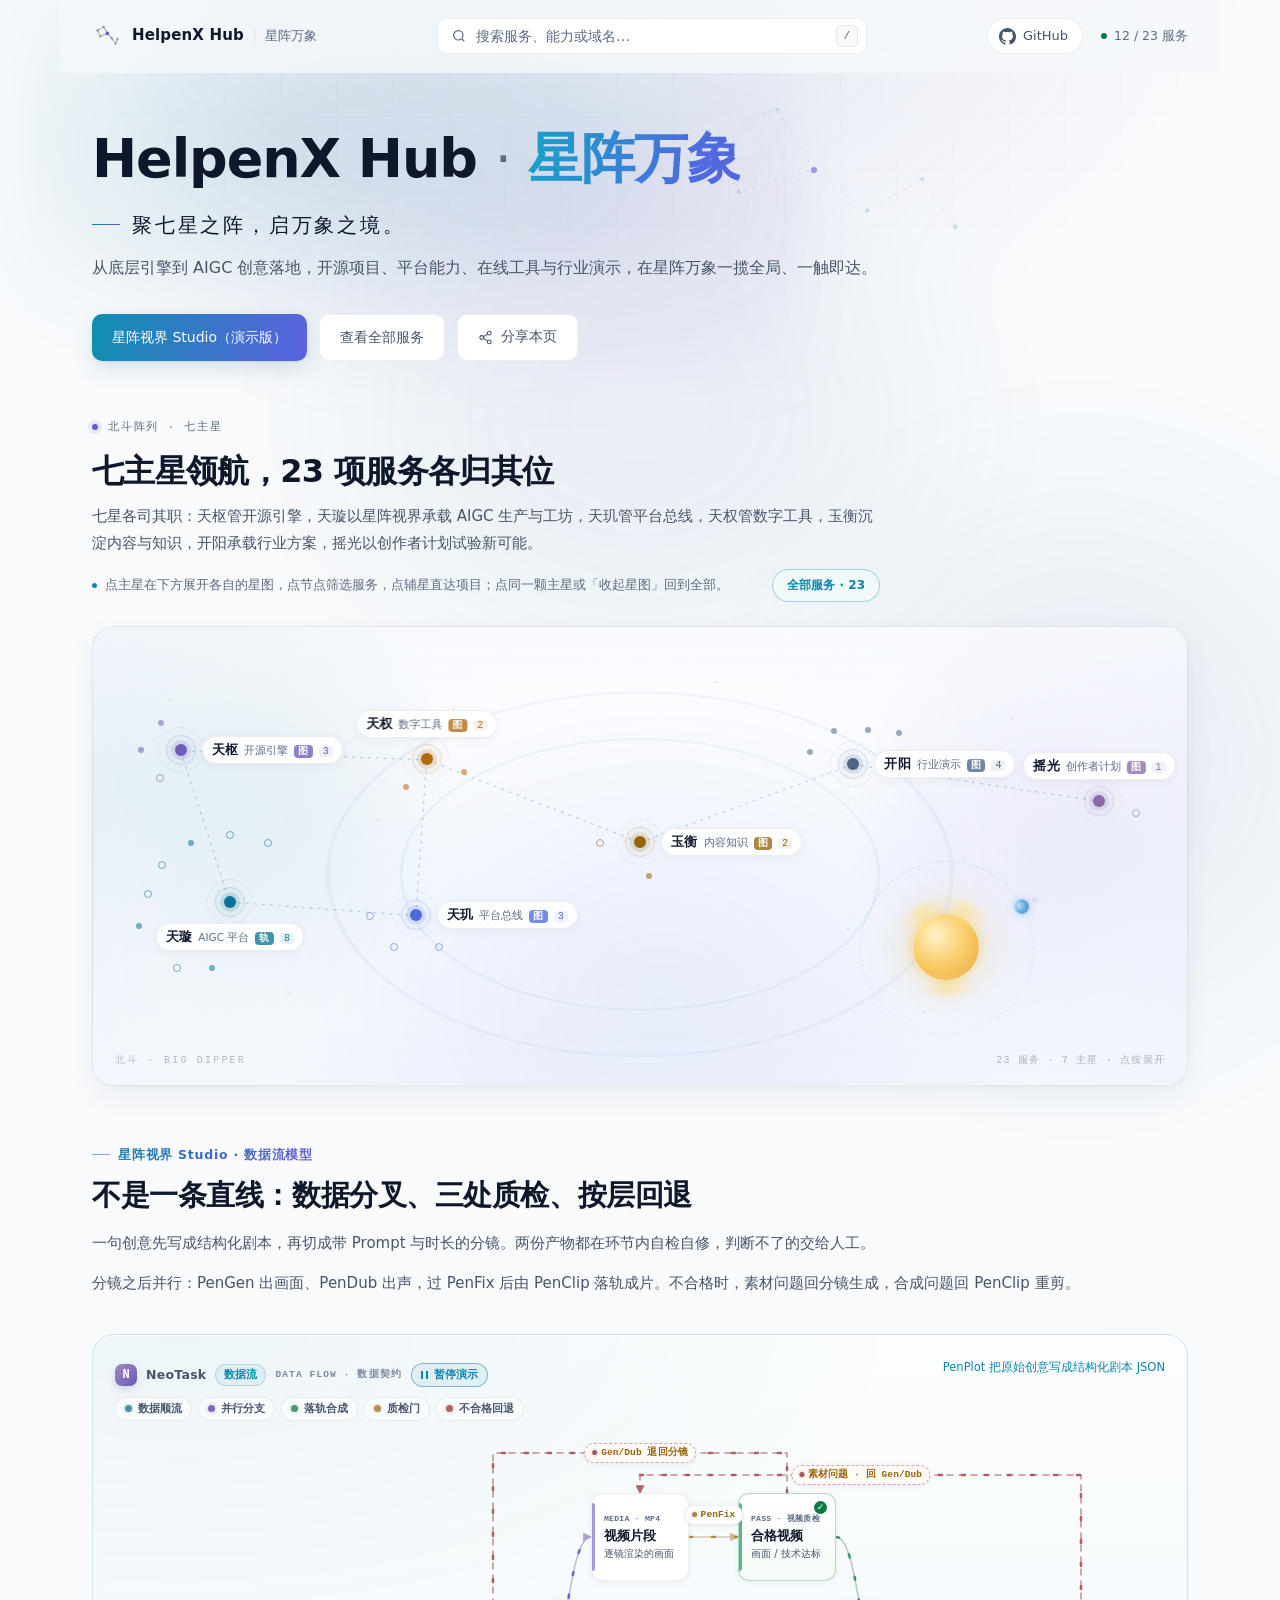
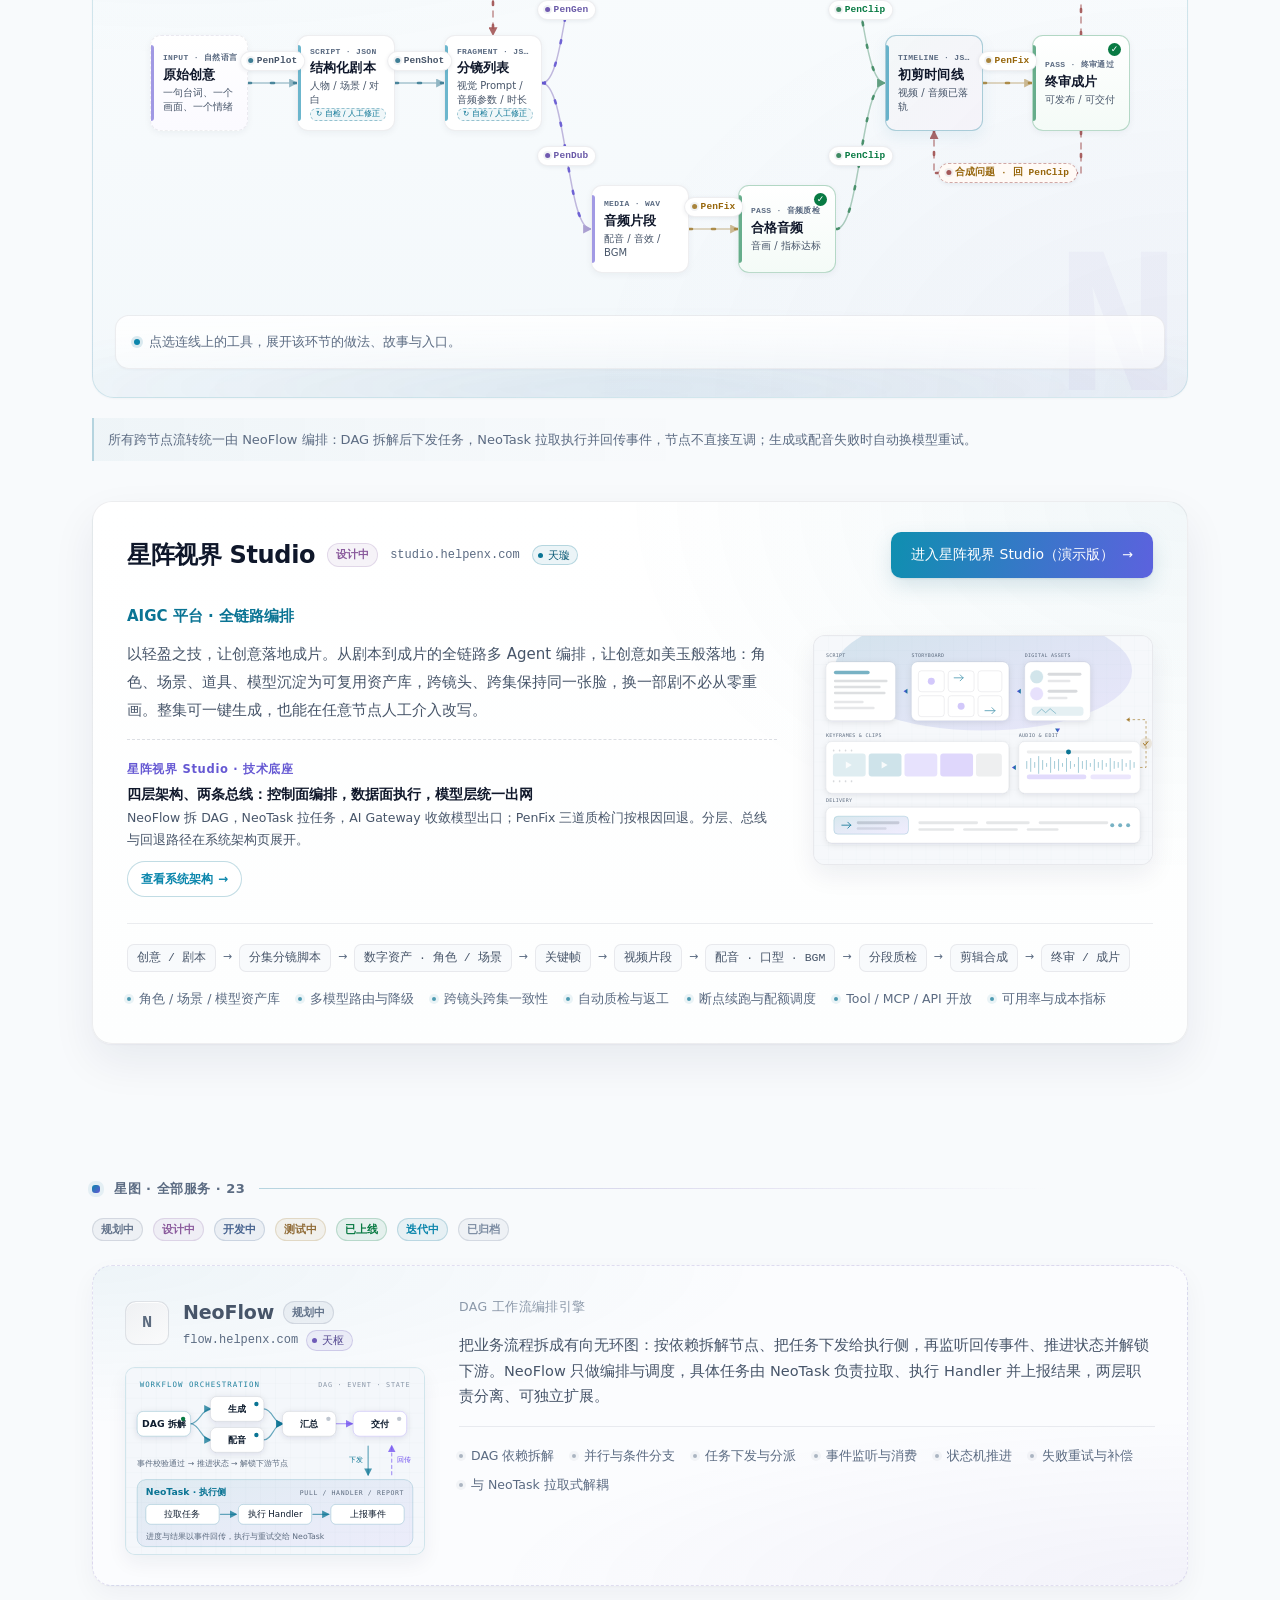
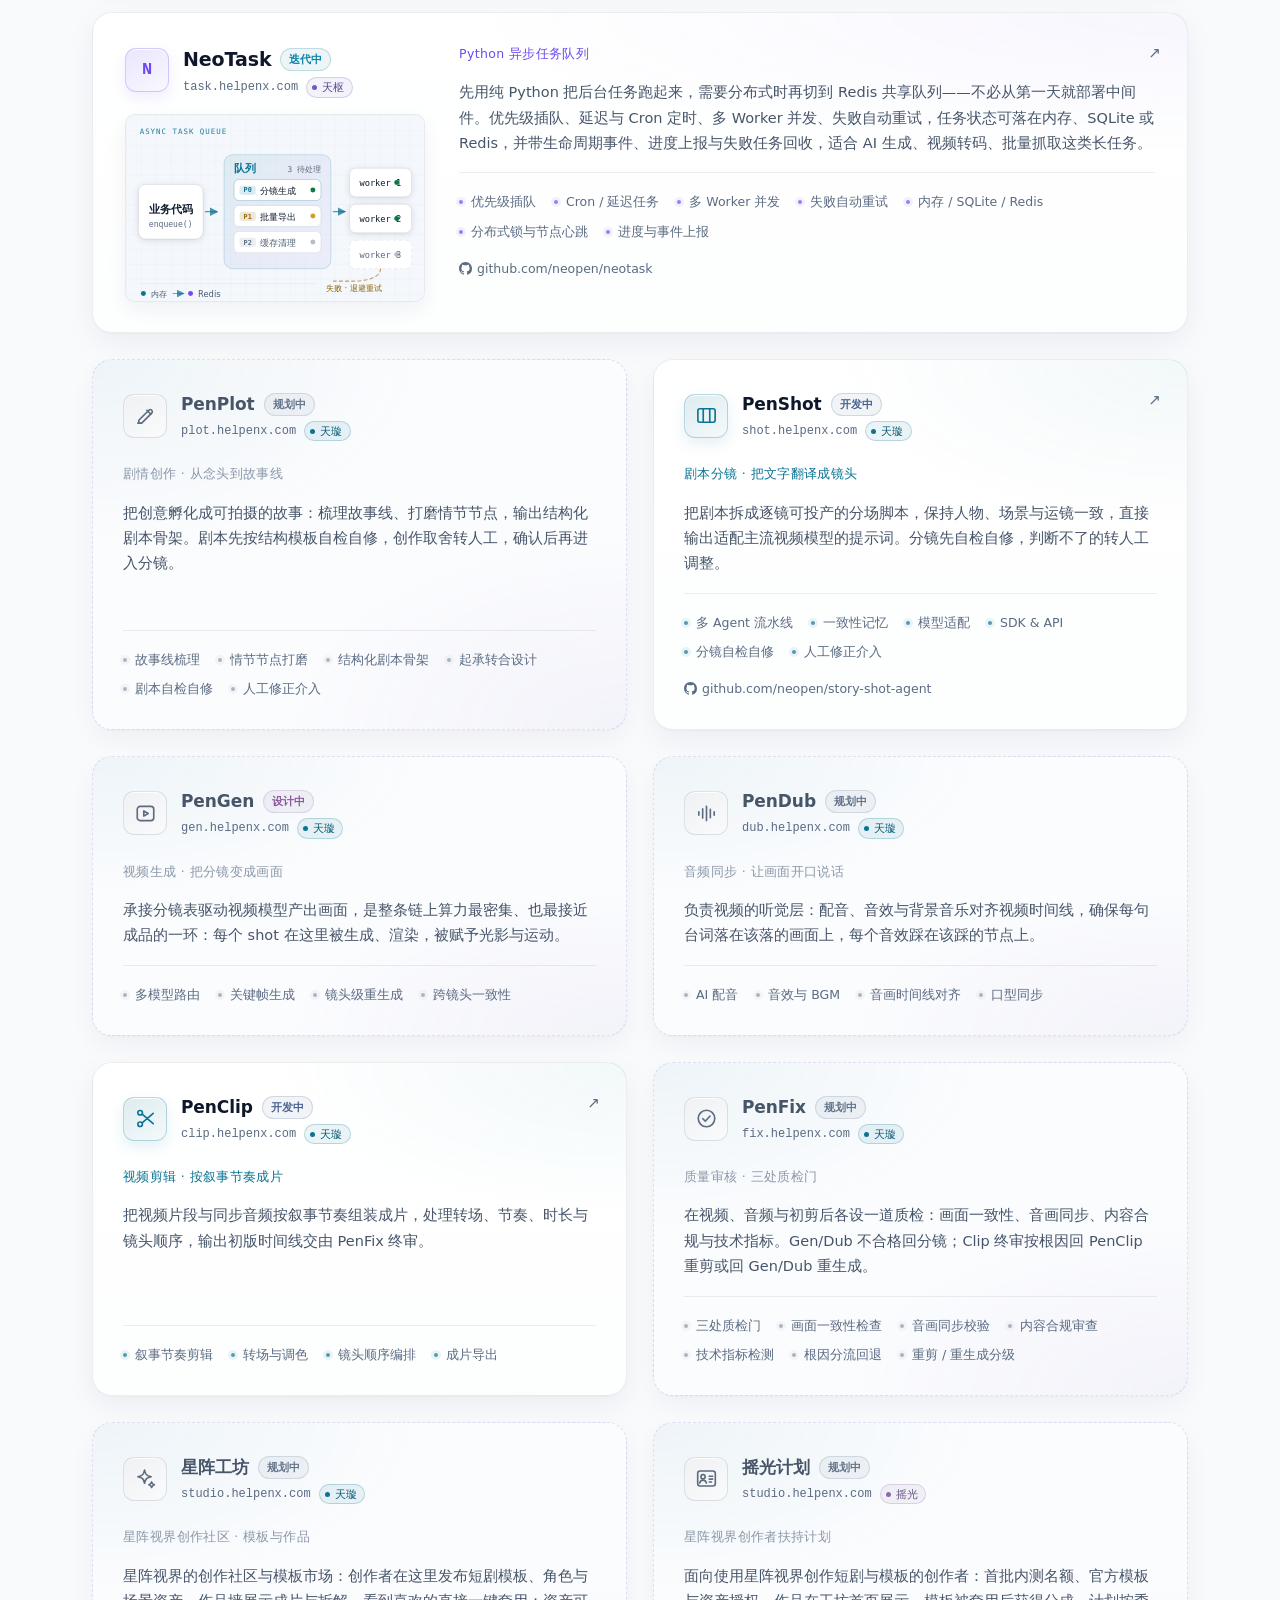
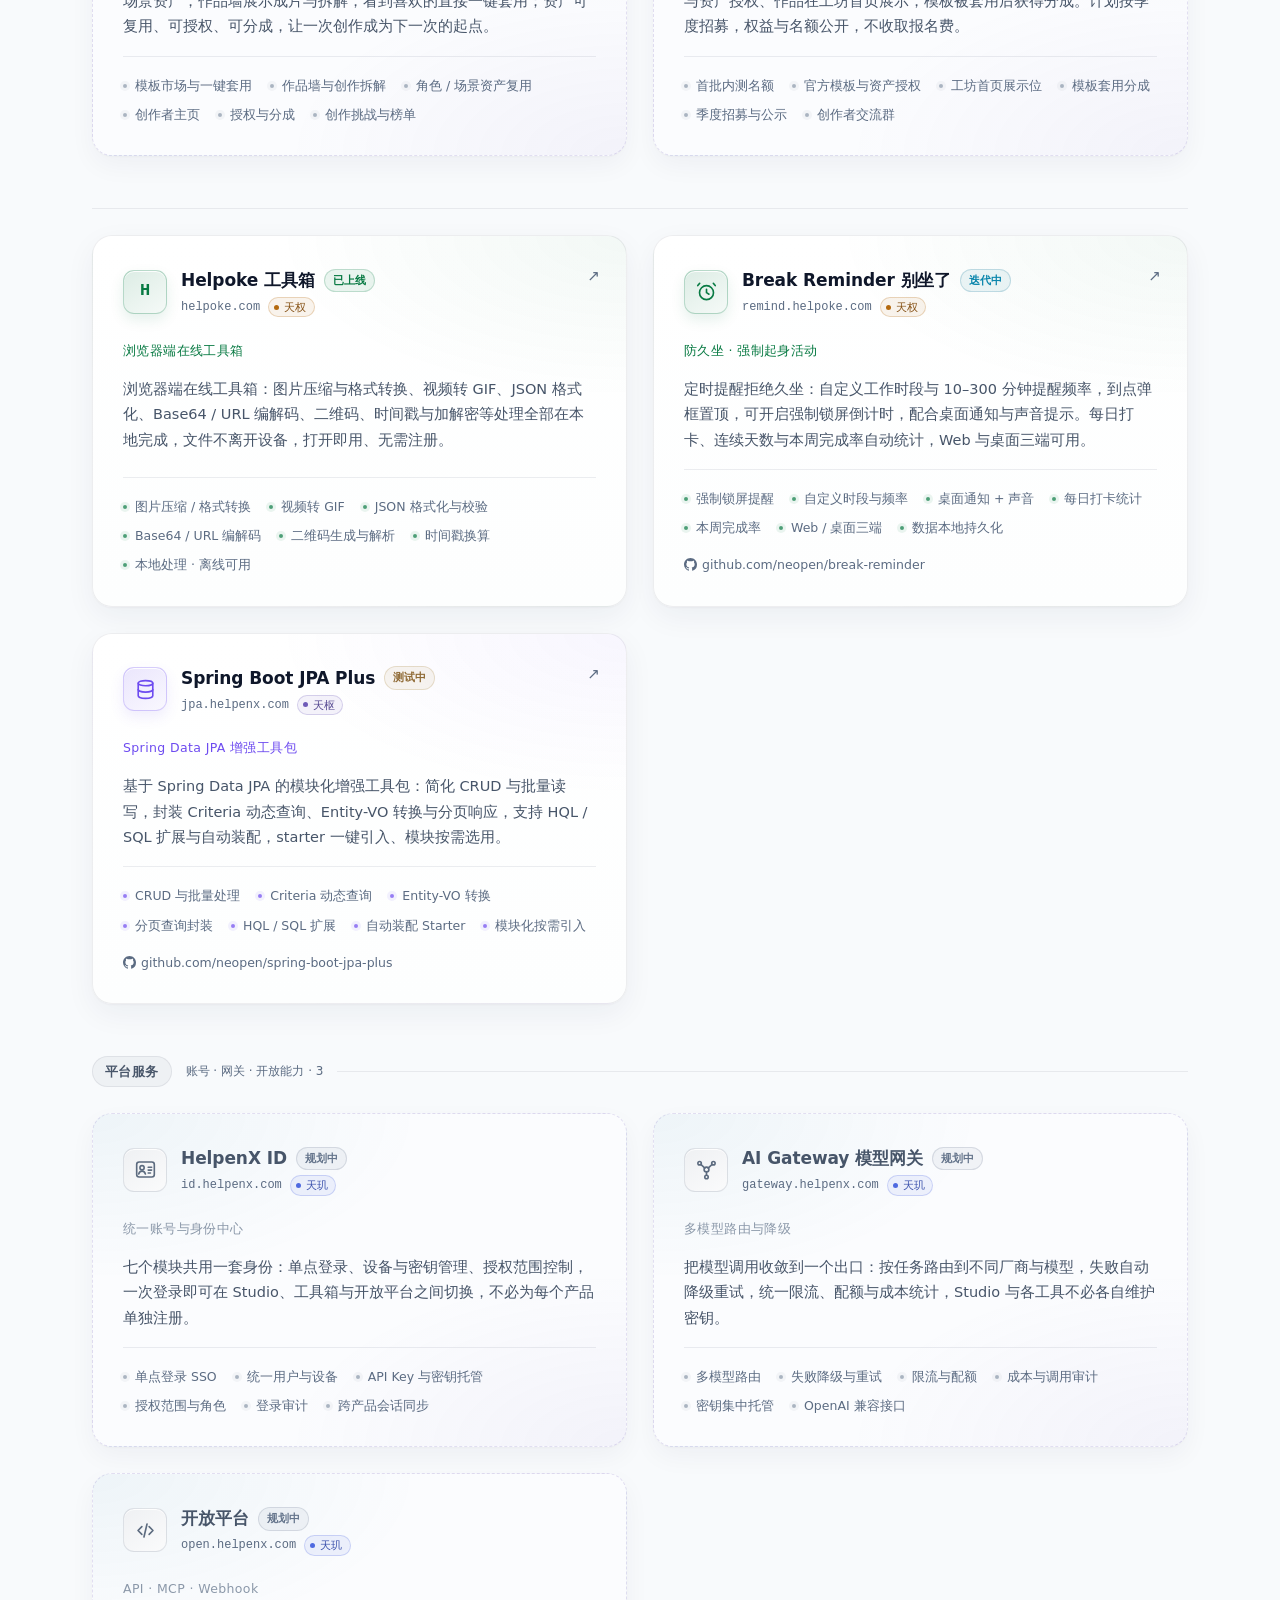
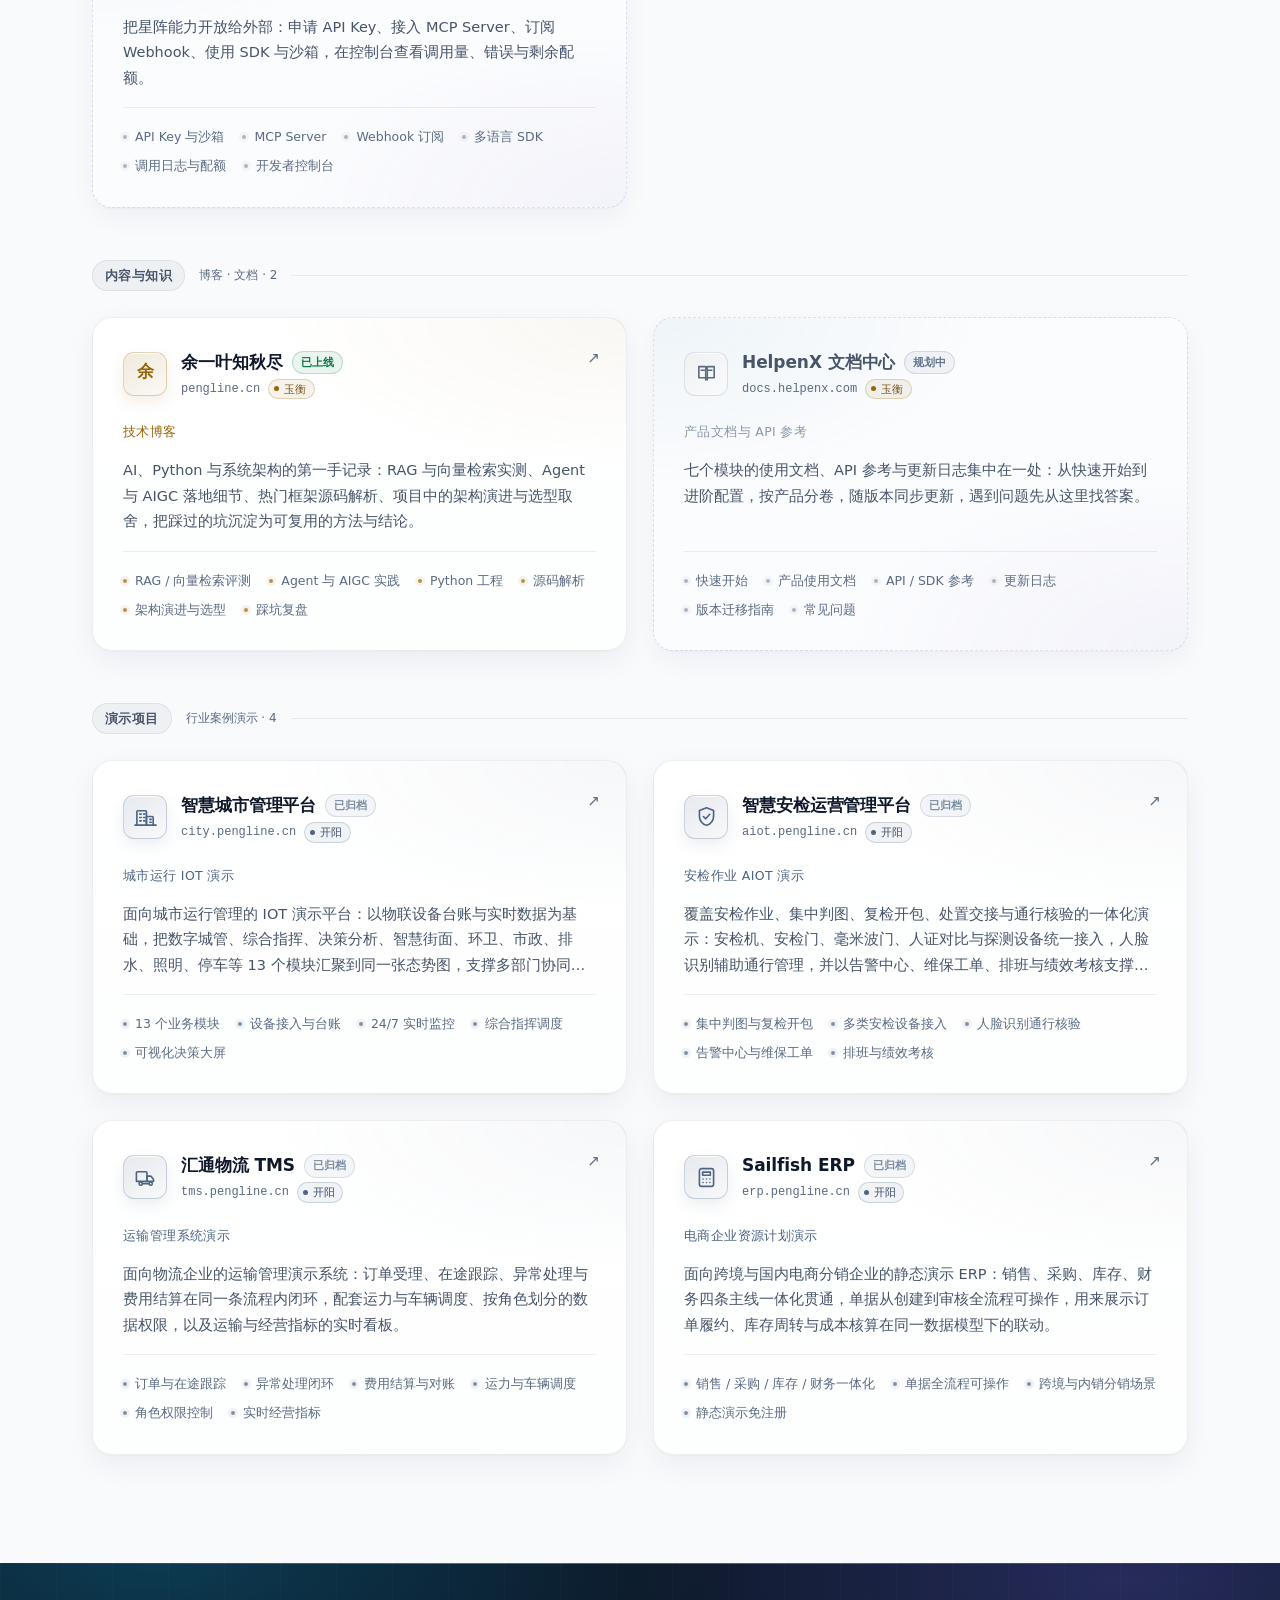
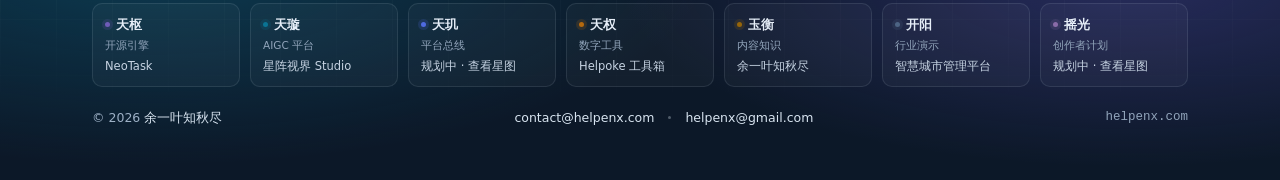
==== index.html @ e89bae96 "优化样式、添加搜索" ====
<!DOCTYPE html>
<html lang="zh-CN">
<head>
<meta charset="UTF-8" />
<meta name="viewport" content="width=device-width, initial-scale=1.0" />
<!-- SEO:START 本区块由 sites.json 生成，改配置后运行 node scripts/apply-config.js，请勿手改 -->
<title>HelpenX Hub · 星阵万象 | 北斗七星生态 · AIGC 创意、平台总线与开源工具</title>
<meta name="description" content="HelpenX Hub 星阵万象：聚七星之阵，启万象之境。以北斗七星为引，天枢开源引擎、星阵视界 AIGC 平台（Studio 总控、启绘铸韵织鉴藏七星轨与星阵工坊）、天玑平台总线、天权数字工具、玉衡内容与知识、开阳行业方案、摇光创作者计划，23 项服务一触即达。" />
<meta name="keywords" content="HelpenX, HelpenX Hub, 星阵万象, 星阵视界, 星阵工坊, 北斗七星, 北斗阵列, 七星阵列, 七星生态, 七主星, 天枢, 天璇, 天玑, 天权, 玉衡, 开阳, 摇光, 摇光计划, 创作者扶持, 平台总线, 统一账号, AI 网关, 模型网关, 开放平台, MCP, 七星轨, 星阵视界七星轨, AIGC Studio, AIGC 创意, 短剧 AI 生成" />
<meta name="author" content="HelpenX" />
<meta name="robots" content="index, follow, max-snippet:-1, max-image-preview:large, max-video-preview:-1" />
<meta name="googlebot" content="index, follow, max-snippet:-1, max-image-preview:large" />
<meta name="bingbot" content="index, follow, max-image-preview:large" />
<meta name="applicable-device" content="pc,mobile" />
<link rel="canonical" href="https://helpenx.com/" />
<link rel="alternate" hreflang="zh-CN" href="https://helpenx.com/" />
<link rel="alternate" hreflang="x-default" href="https://helpenx.com/" />
<link rel="sitemap" type="application/xml" href="/sitemap.xml" />
<meta name="theme-color" content="#f6f8fb" />
<meta name="color-scheme" content="light" />
<meta name="format-detection" content="telephone=no" />
<meta name="referrer" content="strict-origin-when-cross-origin" />
<meta name="application-name" content="HelpenX" />
<meta property="og:type" content="website" />
<meta property="og:url" content="https://helpenx.com/" />
<meta property="og:title" content="HelpenX Hub · 星阵万象" />
<meta property="og:description" content="聚七星之阵，启万象之境" />
<meta property="og:site_name" content="HelpenX Hub · 星阵万象" />
<meta property="og:locale" content="zh_CN" />
<meta property="og:image" content="https://helpenx.com/assets/img/share-thumb.jpg" />
<meta property="og:image:secure_url" content="https://helpenx.com/assets/img/share-thumb.jpg" />
<meta property="og:image:type" content="image/jpeg" />
<meta property="og:image:width" content="600" />
<meta property="og:image:height" content="600" />
<meta property="og:image:alt" content="星阵工坊七星阵列徽章：七颗星闭合连线，围合出中心工作台的负空间" />
<meta name="twitter:card" content="summary_large_image" />
<meta name="twitter:title" content="HelpenX Hub · 星阵万象" />
<meta name="twitter:description" content="聚七星之阵，启万象之境" />
<meta name="twitter:image" content="https://helpenx.com/assets/img/share-cover.jpg" />
<meta name="twitter:image:alt" content="HelpenX Hub · 星阵万象：七星阵列徽章，聚七星之阵，启万象之境，北斗七星生态 23 项服务一触即达" />
<script type="application/ld+json">{
  "@context": "https://schema.org",
  "@graph": [
    {
      "@type": "WebSite",
      "@id": "https://helpenx.com/#website",
      "name": "HelpenX Hub · 星阵万象",
      "alternateName": "星阵万象",
      "url": "https://helpenx.com/",
      "description": "HelpenX Hub 星阵万象：聚七星之阵，启万象之境。以北斗七星为引，天枢开源引擎、星阵视界 AIGC 平台（Studio 总控、启绘铸韵织鉴藏七星轨与星阵工坊）、天玑平台总线、天权数字工具、玉衡内容与知识、开阳行业方案、摇光创作者计划，23 项服务一触即达。",
      "keywords": "HelpenX, HelpenX Hub, 星阵万象, 星阵视界, 星阵工坊, 北斗七星, 北斗阵列, 七星阵列, 七星生态, 七主星, 天枢, 天璇, 天玑, 天权, 玉衡, 开阳, 摇光, 摇光计划, 创作者扶持, 平台总线, 统一账号, AI 网关, 模型网关, 开放平台, MCP, 七星轨, 星阵视界七星轨, AIGC Studio, AIGC 创意, 短剧 AI 生成",
      "inLanguage": "zh-CN",
      "publisher": {
        "@id": "https://helpenx.com/#org"
      }
    },
    {
      "@type": "Organization",
      "@id": "https://helpenx.com/#org",
      "name": "HelpenX",
      "alternateName": "HelpenX Hub · 星阵万象",
      "slogan": "聚七星之阵，启万象之境。",
      "description": "从底层引擎到 AIGC 创意落地，开源项目、平台能力、在线工具与行业演示，在星阵万象一揽全局、一触即达。",
      "url": "https://helpenx.com/",
      "logo": {
        "@type": "ImageObject",
        "url": "https://helpenx.com/assets/img/brand-mark.png",
        "width": 256,
        "height": 256
      },
      "sameAs": [
        "https://github.com/neopen"
      ]
    },
    {
      "@type": "ItemList",
      "name": "HelpenX Hub · 星阵万象 · 北斗阵列服务清单",
      "numberOfItems": 12,
      "itemListElement": [
        {
          "@type": "ListItem",
          "position": 1,
          "item": {
            "@type": "WebApplication",
            "name": "星阵视界 Studio",
            "url": "https://studio.helpenx.com",
            "description": "以轻盈之技，让创意落地成片。从剧本到成片的全链路多 Agent 编排，让创意如美玉般落地：角色、场景、道具、模型沉淀为可复用资产库，跨镜头、跨集保持同一张脸，换一部剧不必从零重画。整集可一键生成，也能在任意节点人工介入改写。",
            "keywords": "短剧 AI 生成, AI 短剧, 剧本转视频, AIGC 工作流, 多 Agent 编排, 分镜脚本生成, 数字资产库, 角色一致性, 场景资产, 模型资产, AI 配音, 口型同步, 文生视频, 图生视频, AI 剪辑, 短剧制作",
            "headline": "AIGC 平台 · 全链路编排",
            "featureList": [
              "角色 / 场景 / 模型资产库",
              "多模型路由与降级",
              "跨镜头跨集一致性",
              "自动质检与返工",
              "断点续跑与配额调度",
              "Tool / MCP / API 开放",
              "可用率与成本指标"
            ],
            "applicationCategory": "MultimediaApplication",
            "operatingSystem": "Web"
          }
        },
        {
          "@type": "ListItem",
          "position": 2,
          "item": {
            "@type": "WebApplication",
            "name": "NeoTask",
            "url": "https://task.helpenx.com",
            "description": "先用纯 Python 把后台任务跑起来，需要分布式时再切到 Redis 共享队列——不必从第一天就部署中间件。优先级插队、延迟与 Cron 定时、多 Worker 并发、失败自动重试，任务状态可落在内存、SQLite 或 Redis，并带生命周期事件、进度上报与失败任务回收，适合 AI 生成、视频转码、批量抓取这类长任务。",
            "keywords": "Python 任务队列, 异步任务, Celery 替代, Redis 队列, 任务调度, 定时任务, 后台任务, 分布式任务, 消息队列, asyncio 并发, 失败重试, Task Queue, Python 开源库",
            "headline": "Python 异步任务队列",
            "featureList": [
              "优先级插队",
              "Cron / 延迟任务",
              "多 Worker 并发",
              "失败自动重试",
              "内存 / SQLite / Redis",
              "分布式锁与节点心跳",
              "进度与事件上报"
            ],
            "codeRepository": "https://github.com/neopen/neotask",
            "applicationCategory": "DeveloperApplication",
            "operatingSystem": "Web"
          }
        },
        {
          "@type": "ListItem",
          "position": 3,
          "item": {
            "@type": "WebApplication",
            "name": "PenShot",
            "url": "https://shot.helpenx.com",
            "description": "把剧本拆成逐镜可投产的分场脚本，保持人物、场景与运镜一致，直接输出适配主流视频模型的提示词。分镜先自检自修，判断不了的转人工调整。",
            "keywords": "AI 分镜, 分镜生成, 剧本拆解, 分场脚本, 镜头语言, 视频提示词, 提示词生成, storyboard, Text to Video, AI 编剧, 开源 Agent",
            "headline": "剧本分镜 · 把文字翻译成镜头",
            "featureList": [
              "多 Agent 流水线",
              "一致性记忆",
              "模型适配",
              "SDK & API",
              "分镜自检自修",
              "人工修正介入"
            ],
            "codeRepository": "https://github.com/neopen/story-shot-agent",
            "applicationCategory": "MultimediaApplication",
            "operatingSystem": "Web"
          }
        },
        {
          "@type": "ListItem",
          "position": 4,
          "item": {
            "@type": "WebApplication",
            "name": "PenClip",
            "url": "https://clip.helpenx.com",
            "description": "把视频片段与同步音频按叙事节奏组装成片，处理转场、节奏、时长与镜头顺序，输出初版时间线交由 PenFix 终审。",
            "keywords": "AI 剪辑, 视频剪辑, 自动成片, 转场, 节奏控制, 镜头排序, 短视频制作",
            "headline": "视频剪辑 · 按叙事节奏成片",
            "featureList": [
              "叙事节奏剪辑",
              "转场与调色",
              "镜头顺序编排",
              "成片导出"
            ],
            "applicationCategory": "MultimediaApplication",
            "operatingSystem": "Web"
          }
        },
        {
          "@type": "ListItem",
          "position": 5,
          "item": {
            "@type": "WebApplication",
            "name": "Helpoke 工具箱",
            "url": "https://helpoke.com",
            "description": "浏览器端在线工具箱：图片压缩与格式转换、视频转 GIF、JSON 格式化、Base64 / URL 编解码、二维码、时间戳与加解密等处理全部在本地完成，文件不离开设备，打开即用、无需注册。",
            "keywords": "在线工具箱, 图片压缩, 图片格式转换, 视频转 GIF, JSON 格式化, JSON 校验, Base64 编解码, URL 编解码, 二维码生成, 时间戳转换, 加解密工具, 哈希计算, 免费在线工具, 离线工具, 浏览器本地处理, 隐私保护",
            "headline": "浏览器端在线工具箱",
            "featureList": [
              "图片压缩 / 格式转换",
              "视频转 GIF",
              "JSON 格式化与校验",
              "Base64 / URL 编解码",
              "二维码生成与解析",
              "时间戳换算",
              "本地处理 · 离线可用"
            ],
            "applicationCategory": "UtilitiesApplication",
            "operatingSystem": "Web"
          }
        },
        {
          "@type": "ListItem",
          "position": 6,
          "item": {
            "@type": "WebApplication",
            "name": "Break Reminder 别坐了",
            "url": "https://remind.helpoke.com",
            "description": "定时提醒拒绝久坐：自定义工作时段与 10–300 分钟提醒频率，到点弹框置顶，可开启强制锁屏倒计时，配合桌面通知与声音提示。每日打卡、连续天数与本周完成率自动统计，Web 与桌面三端可用。",
            "keywords": "防久坐, 久坐提醒, 定时提醒, 强制休息, 锁屏提醒, 健康打卡, 休息提醒, 桌面应用, break reminder, 效率工具",
            "headline": "防久坐 · 强制起身活动",
            "featureList": [
              "强制锁屏提醒",
              "自定义时段与频率",
              "桌面通知 + 声音",
              "每日打卡统计",
              "本周完成率",
              "Web / 桌面三端",
              "数据本地持久化"
            ],
            "codeRepository": "https://github.com/neopen/break-reminder",
            "applicationCategory": "UtilitiesApplication",
            "operatingSystem": "Web"
          }
        },
        {
          "@type": "ListItem",
          "position": 7,
          "item": {
            "@type": "WebApplication",
            "name": "Spring Boot JPA Plus",
            "url": "https://jpa.helpenx.com/",
            "description": "基于 Spring Data JPA 的模块化增强工具包：简化 CRUD 与批量读写，封装 Criteria 动态查询、Entity-VO 转换与分页响应，支持 HQL / SQL 扩展与自动装配，starter 一键引入、模块按需选用。",
            "keywords": "Spring Boot, Spring Data JPA, JPA 增强, 动态查询, 批量操作, Entity VO 转换, 分页查询, Java 17, ORM, 数据访问层, 开源 Java 库",
            "headline": "Spring Data JPA 增强工具包",
            "featureList": [
              "CRUD 与批量处理",
              "Criteria 动态查询",
              "Entity-VO 转换",
              "分页查询封装",
              "HQL / SQL 扩展",
              "自动装配 Starter",
              "模块化按需引入"
            ],
            "codeRepository": "https://github.com/neopen/spring-boot-jpa-plus",
            "applicationCategory": "DeveloperApplication",
            "operatingSystem": "Web"
          }
        },
        {
          "@type": "ListItem",
          "position": 8,
          "item": {
            "@type": "Blog",
            "name": "余一叶知秋尽",
            "url": "https://pengline.cn",
            "description": "AI、Python 与系统架构的第一手记录：RAG 与向量检索实测、Agent 与 AIGC 落地细节、热门框架源码解析、项目中的架构演进与选型取舍，把踩过的坑沉淀为可复用的方法与结论。",
            "keywords": "技术博客, AI 工程实践, RAG 评测, 向量检索, AI Agent, AIGC 实践, Python 工程, 源码解析, 系统架构, 架构演进, 技术选型, pengline",
            "headline": "技术博客",
            "featureList": [
              "RAG / 向量检索评测",
              "Agent 与 AIGC 实践",
              "Python 工程",
              "源码解析",
              "架构演进与选型",
              "踩坑复盘"
            ]
          }
        },
        {
          "@type": "ListItem",
          "position": 9,
          "item": {
            "@type": "WebApplication",
            "name": "智慧城市管理平台",
            "url": "https://city.pengline.cn",
            "description": "面向城市运行管理的 IOT 演示平台：以物联设备台账与实时数据为基础，把数字城管、综合指挥、决策分析、智慧街面、环卫、市政、排水、照明、停车等 13 个模块汇聚到同一张态势图，支撑多部门协同调度与可视化决策。",
            "keywords": "智慧城市, IOT 设备接入, 城市运行管理, 数字城管, 综合指挥调度, 可视化大屏, 智慧环卫, 智慧停车, 物联网演示",
            "headline": "城市运行 IOT 演示",
            "featureList": [
              "13 个业务模块",
              "设备接入与台账",
              "24/7 实时监控",
              "综合指挥调度",
              "可视化决策大屏"
            ],
            "applicationCategory": "UtilitiesApplication",
            "operatingSystem": "Web"
          }
        },
        {
          "@type": "ListItem",
          "position": 10,
          "item": {
            "@type": "WebApplication",
            "name": "智慧安检运营管理平台",
            "url": "https://aiot.pengline.cn",
            "description": "覆盖安检作业、集中判图、复检开包、处置交接与通行核验的一体化演示：安检机、安检门、毫米波门、人证对比与探测设备统一接入，人脸识别辅助通行管理，并以告警中心、维保工单、排班与绩效考核支撑日常运营。",
            "keywords": "智慧安检, AIOT, 集中判图, 复检开包, 通行核验, 人脸识别, 安检设备运维, 告警中心, 运营管理平台",
            "headline": "安检作业 AIOT 演示",
            "featureList": [
              "集中判图与复检开包",
              "多类安检设备接入",
              "人脸识别通行核验",
              "告警中心与维保工单",
              "排班与绩效考核"
            ],
            "applicationCategory": "UtilitiesApplication",
            "operatingSystem": "Web"
          }
        },
        {
          "@type": "ListItem",
          "position": 11,
          "item": {
            "@type": "WebApplication",
            "name": "汇通物流 TMS",
            "url": "https://tms.pengline.cn",
            "description": "面向物流企业的运输管理演示系统：订单受理、在途跟踪、异常处理与费用结算在同一条流程内闭环，配套运力与车辆调度、按角色划分的数据权限，以及运输与经营指标的实时看板。",
            "keywords": "TMS, 运输管理系统, 物流信息化, 在途跟踪, 运单管理, 费用结算, 运力调度, 供应链, 物流演示",
            "headline": "运输管理系统演示",
            "featureList": [
              "订单与在途跟踪",
              "异常处理闭环",
              "费用结算与对账",
              "运力与车辆调度",
              "角色权限控制",
              "实时经营指标"
            ],
            "applicationCategory": "UtilitiesApplication",
            "operatingSystem": "Web"
          }
        },
        {
          "@type": "ListItem",
          "position": 12,
          "item": {
            "@type": "WebApplication",
            "name": "Sailfish ERP",
            "url": "https://erp.pengline.cn",
            "description": "面向跨境与国内电商分销企业的静态演示 ERP：销售、采购、库存、财务四条主线一体化贯通，单据从创建到审核全流程可操作，用来展示订单履约、库存周转与成本核算在同一数据模型下的联动。",
            "keywords": "ERP, 企业资源计划, 电商 ERP, 跨境电商, 进销存, 库存管理, 财务一体化, 单据流程, 分销管理",
            "headline": "电商企业资源计划演示",
            "featureList": [
              "销售 / 采购 / 库存 / 财务一体化",
              "单据全流程可操作",
              "跨境与内销分销场景",
              "静态演示免注册"
            ],
            "applicationCategory": "UtilitiesApplication",
            "operatingSystem": "Web"
          }
        }
      ]
    }
  ]
}</script>
<!-- SEO:END -->
<link rel="icon" type="image/svg+xml" href="./favicon.svg" />
<link rel="icon" type="image/png" sizes="48x48" href="./assets/icons/favicon-48x48.png" />
<link rel="icon" type="image/png" sizes="32x32" href="./assets/icons/favicon-32x32.png" />
<link rel="icon" type="image/png" sizes="16x16" href="./assets/icons/favicon-16x16.png" />
<link rel="apple-touch-icon" sizes="180x180" href="./assets/icons/apple-touch-icon.png" />
<link rel="mask-icon" href="./assets/icons/favicon-mask.svg" color="#0a7494" />
<link rel="preload" href="./assets/css/styles.css?v=202611172000" as="style" />
<link rel="preload" href="./assets/js/app.js?v=202611171900" as="script" />
<link rel="preload" href="./assets/img/studio-pipeline.svg" as="image" type="image/svg+xml" />
<link rel="stylesheet" href="./assets/css/styles.css?v=202611172000" fetchpriority="high" />
</head>
<body>
<svg class="sprite" aria-hidden="true" focusable="false" width="0" height="0">
  <defs>
    <g id="hx-i-city" fill="none" stroke="currentColor" stroke-width="1.7" stroke-linecap="round" stroke-linejoin="round">
      <path d="M3 21V7a1 1 0 0 1 1-1h8a1 1 0 0 1 1 1v14" />
      <path d="M13 21v-9h6a1 1 0 0 1 1 1v8" />
      <path d="M1 21h22" />
      <path d="M6 9.5h1.5M6 13h1.5M6 16.5h1.5M10 9.5h1.5M10 13h1.5M10 16.5h1.5" />
      <path d="M16.5 15h1.5M16.5 18h1.5" />
    </g>
    <g id="hx-i-shield" fill="none" stroke="currentColor" stroke-width="1.7" stroke-linecap="round" stroke-linejoin="round">
      <path d="M12 2.8 4.6 5.7v6c0 4.4 3 8.4 7.4 9.5 4.4-1.1 7.4-5.1 7.4-9.5v-6L12 2.8Z" />
      <path d="m8.8 12 2.3 2.4 4.3-4.7" />
    </g>
    <g id="hx-i-truck" fill="none" stroke="currentColor" stroke-width="1.7" stroke-linecap="round" stroke-linejoin="round">
      <path d="M2.5 7a1 1 0 0 1 1-1h9a1 1 0 0 1 1 1v9h-11V7Z" />
      <path d="M13.5 10.5h3.7a1 1 0 0 1 .8.4l2.2 2.9a1 1 0 0 1 .2.6V16h-6.9v-5.5Z" />
      <circle cx="7" cy="18.4" r="1.7" />
      <circle cx="17.4" cy="18.4" r="1.7" />
      <path d="M8.7 18.4h7" />
    </g>
    <g id="hx-i-ledger" fill="none" stroke="currentColor" stroke-width="1.7" stroke-linecap="round" stroke-linejoin="round">
      <rect x="4.6" y="2.8" width="14.8" height="18.4" rx="2.2" />
      <path d="M8 6.4h8v3.2H8z" />
      <path d="M8.4 13.6h.01M12 13.6h.01M15.6 13.6h.01M8.4 17.2h.01M12 17.2h.01M15.6 17.2h.01" />
    </g>
    <g id="hx-i-spark" fill="none" stroke="currentColor" stroke-width="1.7" stroke-linecap="round" stroke-linejoin="round">
      <path d="M11 3.2c.9 4.6 2.3 6 6.9 6.9-4.6.9-6 2.3-6.9 6.9-.9-4.6-2.3-6-6.9-6.9 4.6-.9 6-2.3 6.9-6.9Z" />
      <path d="M18.4 15.6c.4 1.9 1 2.5 2.9 2.9-1.9.4-2.5 1-2.9 2.9-.4-1.9-1-2.5-2.9-2.9 1.9-.4 2.5-1 2.9-2.9Z" />
    </g>
    <g id="hx-i-pen" fill="none" stroke="currentColor" stroke-width="1.7" stroke-linecap="round" stroke-linejoin="round">
      <path d="M4 20h4L18.5 9.5a2.1 2.1 0 0 0-3-3L5 17v3Z" />
      <path d="m13.5 6.5 4 4" />
    </g>
    <g id="hx-i-frames" fill="none" stroke="currentColor" stroke-width="1.7" stroke-linecap="round" stroke-linejoin="round">
      <rect x="3" y="5" width="18" height="14" rx="2" />
      <path d="M8.6 5v14M15.4 5v14" />
    </g>
    <g id="hx-i-play" fill="none" stroke="currentColor" stroke-width="1.7" stroke-linecap="round" stroke-linejoin="round">
      <rect x="3.4" y="4.6" width="17.2" height="14.8" rx="3" />
      <path d="M10.2 9.3v5.4l4.6-2.7-4.6-2.7Z" />
    </g>
    <g id="hx-i-wave" fill="none" stroke="currentColor" stroke-width="1.7" stroke-linecap="round" stroke-linejoin="round">
      <path d="M4 10.2v3.6M8 7.2v9.6M12 4.6v14.8M16 7.6v8.8M20 10.2v3.6" />
    </g>
    <g id="hx-i-scissors" fill="none" stroke="currentColor" stroke-width="1.7" stroke-linecap="round" stroke-linejoin="round">
      <circle cx="6.4" cy="18" r="2.4" />
      <circle cx="6.4" cy="6" r="2.4" />
      <path d="M8.5 7.4 20 17.4M8.5 16.6 20 6.6" />
    </g>
    <g id="hx-i-checkbadge" fill="none" stroke="currentColor" stroke-width="1.7" stroke-linecap="round" stroke-linejoin="round">
      <circle cx="12" cy="12" r="8.6" />
      <path d="m8.2 12.2 2.5 2.6 5-5.4" />
    </g>
    <g id="hx-i-bell" fill="none" stroke="currentColor" stroke-width="1.7" stroke-linecap="round" stroke-linejoin="round">
      <circle cx="12" cy="13.2" r="7.3" />
      <path d="M12 9.6v3.6l2.6 1.6" />
      <path d="m4.9 3.4-2 2.4M19.1 3.4l2 2.4" />
    </g>
    <g id="hx-i-db" fill="none" stroke="currentColor" stroke-width="1.7" stroke-linecap="round" stroke-linejoin="round">
      <ellipse cx="12" cy="5.4" rx="7.6" ry="2.7" />
      <path d="M4.4 5.4v13.2c0 1.5 3.4 2.7 7.6 2.7s7.6-1.2 7.6-2.7V5.4" />
      <path d="M4.4 12c0 1.5 3.4 2.7 7.6 2.7s7.6-1.2 7.6-2.7" />
    </g>
    <g id="hx-i-id" fill="none" stroke="currentColor" stroke-width="1.7" stroke-linecap="round" stroke-linejoin="round">
      <rect x="2.8" y="4.2" width="18.4" height="15.6" rx="2.6" />
      <circle cx="8.4" cy="10.2" r="2.2" />
      <path d="M4.9 16.6c.7-1.9 2-2.9 3.5-2.9s2.8 1 3.5 2.9" />
      <path d="M14.8 9.6h3.6M14.8 12.6h3.6M14.8 15.6h2.4" />
    </g>
    <g id="hx-i-gateway" fill="none" stroke="currentColor" stroke-width="1.7" stroke-linecap="round" stroke-linejoin="round">
      <circle cx="12" cy="12" r="2.5" />
      <circle cx="4.8" cy="5.4" r="1.8" />
      <circle cx="19.2" cy="5.4" r="1.8" />
      <circle cx="12" cy="19.8" r="1.8" />
      <path d="m6.1 6.7 4.2 3.8M17.9 6.7l-4.2 3.8M12 14.5v3.5" />
    </g>
    <g id="hx-i-openapi" fill="none" stroke="currentColor" stroke-width="1.7" stroke-linecap="round" stroke-linejoin="round">
      <path d="m8.2 8-4 4 4 4M15.8 8l4 4-4 4" />
      <path d="M13.6 5.2 10.4 18.8" />
    </g>
    <g id="hx-i-book" fill="none" stroke="currentColor" stroke-width="1.7" stroke-linecap="round" stroke-linejoin="round">
      <path d="M4 4.8h6.2a2.6 2.6 0 0 1 2.6 2.6v11.4a2.4 2.4 0 0 0-2.4-2.4H4Z" />
      <path d="M20 4.8h-6.2a2.6 2.6 0 0 0-2.6 2.6v11.4a2.4 2.4 0 0 1 2.4-2.4H20Z" />
      <path d="M6.4 8.6h3.4M14.2 8.6h3.4" />
    </g>
  </defs>
</svg>
<div class="bg-grid" aria-hidden="true"></div>
<div class="bg-glow" aria-hidden="true"></div>

<header class="site-header">
  <a class="brand" href="./" aria-label="HelpenX Hub · 星阵万象 首页">
    <svg class="brand__mark" viewBox="0 0 40 40" aria-hidden="true" focusable="false">
      <g class="brand__lines" fill="none" stroke="currentColor" stroke-width="1.5" stroke-linecap="round" stroke-linejoin="round">
        <path d="M7.5 12.5 15.5 7.5 20.5 16.5 11 20.5Z" />
        <path d="M20.5 16.5 26.5 23 31.5 30.5 34 24" />
      </g>
      <g class="brand__stars" fill="currentColor">
        <circle cx="7.5" cy="12.5" r="1.9" />
        <circle cx="15.5" cy="7.5" r="1.6" />
        <circle class="is-key" cx="20.5" cy="16.5" r="2.4" />
        <circle cx="11" cy="20.5" r="1.6" />
        <circle cx="26.5" cy="23" r="1.8" />
        <circle cx="31.5" cy="30.5" r="1.5" />
        <circle cx="34" cy="24" r="1.9" />
      </g>
    </svg>
    <span class="brand__name">HelpenX Hub</span>
    <span class="brand__sub">星阵万象</span>
  </a>

  <div class="hsearch" id="search-box" role="search">
    <svg class="hsearch__icon" viewBox="0 0 24 24" fill="none" stroke="currentColor" stroke-width="1.8" aria-hidden="true"><circle cx="11" cy="11" r="7"/><path d="m20 20-3.5-3.5"/></svg>
    <input id="search" class="hsearch__input" type="search" placeholder="搜索服务、能力或域名…"
      autocomplete="off" spellcheck="false" aria-label="搜索服务"
      role="combobox" aria-expanded="false" aria-controls="suggest-list" aria-autocomplete="list" />
    <button class="hsearch__clear" id="search-clear" type="button" hidden aria-label="清空搜索">
      <svg width="13" height="13" viewBox="0 0 24 24" fill="none" stroke="currentColor" stroke-width="2.4" aria-hidden="true"><path d="M6 6l12 12M18 6 6 18"/></svg>
    </button>
    <kbd class="hsearch__kbd">/</kbd>
    <div class="suggest" id="suggest" hidden>
      <p class="suggest__meta" id="suggest-meta"></p>
      <div class="suggest__list" id="suggest-list" role="listbox" aria-label="搜索结果"></div>
      <p class="suggest__foot">↑ ↓ 选择 · Enter 打开 · Esc 清空 · 支持多关键词与模糊匹配</p>
    </div>
  </div>

  <div class="header__right">
    <a class="ghlink" id="github-link" href="https://github.com/neopen" target="_blank" rel="noopener me" aria-label="HelpenX 的 GitHub">
      <svg width="17" height="17" viewBox="0 0 16 16" fill="currentColor" aria-hidden="true"><path d="M8 0C3.58 0 0 3.58 0 8c0 3.54 2.29 6.53 5.47 7.59.4.07.55-.17.55-.38 0-.19-.01-.82-.01-1.49-2.01.37-2.53-.49-2.69-.94-.09-.23-.48-.94-.82-1.13-.28-.15-.68-.52-.01-.53.63-.01 1.08.58 1.23.82.72 1.21 1.87.87 2.33.66.07-.52.28-.87.51-1.07-1.78-.2-3.64-.89-3.64-3.95 0-.87.31-1.59.82-2.15-.08-.2-.36-1.02.08-2.12 0 0 .67-.21 2.2.82.64-.18 1.32-.27 2-.27s1.36.09 2 .27c1.53-1.04 2.2-.82 2.2-.82.44 1.1.16 1.92.08 2.12.51.56.82 1.27.82 2.15 0 3.07-1.87 3.75-3.65 3.95.29.25.54.73.54 1.48 0 1.07-.01 1.93-.01 2.2 0 .21.15.46.55.38A8.01 8.01 0 0 0 16 8c0-4.42-3.58-8-8-8Z"/></svg>
      <span>GitHub</span>
    </a>
    <span class="header__stat" id="header-stat"></span>
  </div>
</header>

<main>
  <section class="hero">
    <svg class="hero__constellation" viewBox="0 0 360 240" aria-hidden="true" focusable="false">
      <g class="hero__const-lines" fill="none" stroke="currentColor" stroke-width="1">
        <path d="M52 66 128 42 168 108 86 132Z" />
        <path d="M168 108 226 152 286 118 322 170" />
      </g>
      <g class="hero__const-stars" fill="currentColor">
        <circle cx="52" cy="66" r="2.6" />
        <circle cx="128" cy="42" r="2.2" />
        <circle class="is-key" cx="168" cy="108" r="3.4" />
        <circle cx="86" cy="132" r="2.2" />
        <circle cx="226" cy="152" r="2.4" />
        <circle cx="286" cy="118" r="2.2" />
        <circle cx="322" cy="170" r="2.6" />
      </g>
    </svg>
    <h1 class="hero__title">HelpenX Hub <span class="hero__sep" aria-hidden="true">·</span> <span class="grad">星阵万象</span></h1>
    <!-- HEROMOTTO:START 本区块由 sites.json 的 brand.motto 生成，请勿手改 -->
    <p class="hero__motto">聚七星之阵，启万象之境。</p>
    <!-- HEROMOTTO:END -->
    <p class="hero__sub" id="hero-tagline">从底层引擎到 AIGC 创意落地，开源项目、平台能力、在线工具与行业演示，在星阵万象一揽全局、一触即达。</p>

    <div class="hero__cta">
      <!-- HEROCTA:START 本区块由 sites.json 的 brand.cta 生成，请勿手改 -->
      <a class="btn btn-primary" id="cta-primary" href="https://studio.helpenx.com" target="_blank" rel="noopener">星阵视界 Studio（演示版）</a>
      <a class="btn btn-ghost" id="cta-secondary" href="#board">查看全部服务</a>
      <!-- HEROCTA:END -->
      <button class="btn btn-ghost btn-share" id="share-btn" type="button" aria-label="分享本页链接">
        <svg class="btn__icon" width="16" height="16" viewBox="0 0 24 24" fill="none" stroke="currentColor" stroke-width="1.7" stroke-linecap="round" stroke-linejoin="round" aria-hidden="true">
          <circle cx="18" cy="5" r="3" /><circle cx="6" cy="12" r="3" /><circle cx="18" cy="19" r="3" />
          <path d="m8.6 10.7 6.8-4.1M8.6 13.3l6.8 4.1" />
        </svg>
        分享本页
      </button>
    </div>

  </section>

  <section class="constellation" id="constellation" aria-labelledby="constellation-title">
    <!-- CONSTELLATION:START 本区块由 sites.json 的 constellation 生成，改配置后运行 node scripts/apply-config.js，请勿手改 -->
    <div class="constellation__head">
      <span class="constellation__eyebrow">北斗阵列 · 七主星</span>
      <h2 class="constellation__title" id="constellation-title">七主星领航，23 项服务各归其位</h2>
      <p class="constellation__lead">七星各司其职：天枢管开源引擎，天璇以星阵视界承载 AIGC 生产与工坊，天玑管平台总线，天权管数字工具，玉衡沉淀内容与知识，开阳承载行业方案，摇光以创作者计划试验新可能。</p>
      <div class="constellation__toolrow">
        <p class="constellation__hint"><span class="constellation__hintdot" aria-hidden="true"></span>点主星在下方展开各自的星图，点节点筛选服务，点辅星直达项目；点同一颗主星或「收起星图」回到全部。</p>
        <button class="constellation__all" type="button" data-constellation-all aria-label="显示全部 23 项服务">全部服务 · 23</button>
      </div>
    </div>
    <div class="constellation__board" data-constellation-board role="group" aria-label="北斗阵列：点主星在下方展开星图，点辅星直达项目">
      <svg class="constellation__edges" viewBox="0 0 1000 340" preserveAspectRatio="none" aria-hidden="true" focusable="false">
          <line data-link="tianshu tianxuan" x1="80.0" y1="91.8" x2="125.0" y2="204.0"></line>
          <line data-link="tianxuan tianji" x1="125.0" y1="204.0" x2="295.0" y2="214.2"></line>
          <line data-link="tianji tianquan" x1="295.0" y1="214.2" x2="305.0" y2="98.6"></line>
          <line data-link="tianquan tianshu" x1="305.0" y1="98.6" x2="80.0" y2="91.8"></line>
          <line data-link="tianquan yuheng" x1="305.0" y1="98.6" x2="500.0" y2="159.8"></line>
          <line data-link="yuheng kaiyang" x1="500.0" y1="159.8" x2="695.0" y2="102.0"></line>
          <line data-link="kaiyang yaoguang" x1="695.0" y1="102.0" x2="920.0" y2="129.2"></line>
      </svg>
      <span class="constellation__orbit" aria-hidden="true">
        <i class="corb corb--sun"></i>
        <i class="corb corb--earth"><i class="corb__moon"></i></i>
      </span>
      <span class="constellation__meteors" aria-hidden="true">
        <i style="--x:6%;--y:2%;--len:74px;--dur:9.4s;--delay:-1.2s;--angle:-33deg"></i>
        <i style="--x:18%;--y:10%;--len:52px;--dur:11.6s;--delay:-6.4s;--angle:-29deg"></i>
        <i style="--x:27%;--y:1%;--len:64px;--dur:10.2s;--delay:-8.8s;--angle:-36deg"></i>
        <i style="--x:41%;--y:6%;--len:46px;--dur:12.4s;--delay:-3.5s;--angle:-31deg"></i>
        <i style="--x:56%;--y:2%;--len:82px;--dur:8.8s;--delay:-7.1s;--angle:-34deg"></i>
        <i style="--x:66%;--y:12%;--len:58px;--dur:10.8s;--delay:-0.4s;--angle:-28deg"></i>
        <i style="--x:78%;--y:4%;--len:68px;--dur:9.8s;--delay:-5.2s;--angle:-35deg"></i>
        <i style="--x:88%;--y:9%;--len:48px;--dur:12.8s;--delay:-9.6s;--angle:-30deg"></i>
      </span>
      <div class="constellation__aux" data-constellation-aux></div>
      <button class="cstar cstar--track cstar--label-right" type="button" data-star="tianshu" aria-pressed="false" aria-label="天枢 · 开源引擎，3 项服务，点击展开星图" style="--accent:#6f5bb8;--x:8%;--y:27%"><span class="cstar__point" aria-hidden="true"><span class="cstar__halo"></span><span class="cstar__dot"></span></span><span class="cstar__label"><span class="cstar__name">天枢</span><span class="cstar__short">开源引擎</span><span class="cstar__track">图</span><span class="cstar__count">3</span></span></button>
      <button class="cstar cstar--track cstar--label-bottom" type="button" data-star="tianxuan" aria-pressed="false" aria-label="天璇 · 星阵视界 AIGC 平台，8 项服务，点击展开七星轨" style="--accent:#0a7494;--x:12.5%;--y:60%"><span class="cstar__point" aria-hidden="true"><span class="cstar__halo"></span><span class="cstar__dot"></span></span><span class="cstar__label"><span class="cstar__name">天璇</span><span class="cstar__short">AIGC 平台</span><span class="cstar__track">轨</span><span class="cstar__count">8</span></span></button>
      <button class="cstar cstar--track cstar--label-right" type="button" data-star="tianji" aria-pressed="false" aria-label="天玑 · 平台总线，3 项服务，点击展开星图" style="--accent:#4f6ae0;--x:29.5%;--y:63%"><span class="cstar__point" aria-hidden="true"><span class="cstar__halo"></span><span class="cstar__dot"></span></span><span class="cstar__label"><span class="cstar__name">天玑</span><span class="cstar__short">平台总线</span><span class="cstar__track">图</span><span class="cstar__count">3</span></span></button>
      <button class="cstar cstar--track cstar--label-top" type="button" data-star="tianquan" aria-pressed="false" aria-label="天权 · 数字工具箱，2 项服务，点击展开星图" style="--accent:#b4690e;--x:30.5%;--y:29%"><span class="cstar__point" aria-hidden="true"><span class="cstar__halo"></span><span class="cstar__dot"></span></span><span class="cstar__label"><span class="cstar__name">天权</span><span class="cstar__short">数字工具</span><span class="cstar__track">图</span><span class="cstar__count">2</span></span></button>
      <button class="cstar cstar--track cstar--label-right" type="button" data-star="yuheng" aria-pressed="false" aria-label="玉衡 · 内容与知识，2 项服务，点击展开星图" style="--accent:#96650a;--x:50%;--y:47%"><span class="cstar__point" aria-hidden="true"><span class="cstar__halo"></span><span class="cstar__dot"></span></span><span class="cstar__label"><span class="cstar__name">玉衡</span><span class="cstar__short">内容知识</span><span class="cstar__track">图</span><span class="cstar__count">2</span></span></button>
      <button class="cstar cstar--track cstar--label-right" type="button" data-star="kaiyang" aria-pressed="false" aria-label="开阳 · 行业演示，4 项服务，点击展开星图" style="--accent:#4d6484;--x:69.5%;--y:30%"><span class="cstar__point" aria-hidden="true"><span class="cstar__halo"></span><span class="cstar__dot"></span></span><span class="cstar__label"><span class="cstar__name">开阳</span><span class="cstar__short">行业演示</span><span class="cstar__track">图</span><span class="cstar__count">4</span></span></button>
      <button class="cstar cstar--track cstar--label-top" type="button" data-star="yaoguang" aria-pressed="false" aria-label="摇光 · 创作者计划，1 项服务，点击展开星图" style="--accent:#8a6ba8;--x:92%;--y:38%"><span class="cstar__point" aria-hidden="true"><span class="cstar__halo"></span><span class="cstar__dot"></span></span><span class="cstar__label"><span class="cstar__name">摇光</span><span class="cstar__short">创作者计划</span><span class="cstar__track">图</span><span class="cstar__count">1</span></span></button>
      <span class="constellation__axis" aria-hidden="true">北斗 · BIG DIPPER</span>
      <span class="constellation__meta" aria-hidden="true">23 服务 · 7 主星 · 点按展开</span>
    </div>
    <div class="constellation__stage" data-constellation-stage hidden>
      <div class="constellation__stage-head">
        <div class="constellation__stage-info">
          <span class="constellation__stage-eyebrow" data-constellation-eyebrow>MICRO MAP · 当前星图</span>
          <div class="constellation__stage-row">
            <h3 class="constellation__stage-title" data-constellation-title>全部服务</h3>
            <span class="constellation__stage-count" data-constellation-count>23 项服务</span>
          </div>
          <p class="constellation__stage-desc" data-constellation-desc>七星各司其职：天枢管开源引擎，天璇以星阵视界承载 AIGC 生产与工坊，天玑管平台总线，天权管数字工具，玉衡沉淀内容与知识，开阳承载行业方案，摇光以创作者计划试验新可能。</p>
        </div>
        <button class="constellation__reset" type="button" data-constellation-reset>收起星图 ✕</button>
      </div>
      <div class="constellation__flip" data-constellation-flip data-mode="macro">
        <div class="constellation__board constellation__board--micro constellation__board--stack" data-constellation-micro="tianshu" data-micro-layout="stack" role="group" aria-label="天枢 · 引擎栈：点节点筛选并定位工具" style="--accent:#6f5bb8" hidden>
          <span class="ctrack__level" aria-hidden="true">ENGINE STACK · 引擎栈</span>
          <svg class="constellation__edges constellation__edges--micro" viewBox="0 0 1000 340" preserveAspectRatio="none" aria-hidden="true" focusable="false">
            <circle class="cmicro__speck" cx="919.5" cy="143.0" r="0.9"></circle><circle class="cmicro__speck" cx="675.1" cy="212.4" r="0.9"></circle><circle class="cmicro__speck" cx="301.8" cy="299.5" r="1.5"></circle><circle class="cmicro__speck" cx="95.8" cy="67.3" r="1.5"></circle><circle class="cmicro__speck" cx="970.2" cy="326.9" r="0.9"></circle><circle class="cmicro__speck" cx="642.8" cy="79.2" r="0.9"></circle><circle class="cmicro__speck" cx="974.7" cy="284.9" r="0.9"></circle><circle class="cmicro__speck" cx="515.8" cy="206.1" r="0.9"></circle><circle class="cmicro__speck" cx="357.5" cy="91.5" r="1.5"></circle><circle class="cmicro__speck" cx="591.8" cy="197.2" r="0.9"></circle><circle class="cmicro__speck" cx="366.5" cy="92.7" r="1.5"></circle><circle class="cmicro__speck" cx="990.1" cy="285.1" r="0.9"></circle><circle class="cmicro__speck" cx="355.4" cy="56.9" r="0.9"></circle><circle class="cmicro__speck" cx="291.0" cy="6.7" r="0.9"></circle><circle class="cmicro__speck" cx="263.1" cy="215.3" r="0.9"></circle><circle class="cmicro__speck" cx="746.4" cy="168.2" r="0.9"></circle><circle class="cmicro__speck" cx="624.0" cy="248.0" r="0.9"></circle><circle class="cmicro__speck" cx="199.9" cy="175.0" r="0.9"></circle><circle class="cmicro__speck" cx="580.7" cy="20.8" r="0.9"></circle><circle class="cmicro__speck" cx="489.4" cy="28.8" r="0.9"></circle><circle class="cmicro__speck" cx="166.1" cy="42.2" r="0.9"></circle><circle class="cmicro__speck" cx="900.9" cy="267.8" r="0.9"></circle><circle class="cmicro__speck" cx="499.1" cy="94.7" r="0.9"></circle><circle class="cmicro__speck" cx="347.5" cy="208.5" r="1.5"></circle><line class="cmicro-band" x1="46" y1="95.2" x2="954" y2="95.2"></line><line class="cmicro-band-flow" x1="46" y1="95.2" x2="954" y2="95.2" style="animation-delay:0.0s"></line><text class="cmicro-band__label" x="54" y="87.2">ORCHESTRATE · 编排层</text><line class="cmicro-band" x1="46" y1="170.0" x2="954" y2="170.0"></line><line class="cmicro-band-flow" x1="46" y1="170.0" x2="954" y2="170.0" style="animation-delay:-1.9s"></line><text class="cmicro-band__label" x="54" y="162">EXECUTE · 执行层</text><line class="cmicro-band" x1="46" y1="244.8" x2="954" y2="244.8"></line><line class="cmicro-band-flow" x1="46" y1="244.8" x2="954" y2="244.8" style="animation-delay:-3.8s"></line><text class="cmicro-band__label" x="54" y="236.8">PERSIST · 持久层</text>
          </svg>
          <span class="cmicro__sat" style="--x:88%;--y:12%" aria-hidden="true"><i aria-hidden="true"></i>CONTROL PLANE</span>
          <span class="cmicro__sat" style="--x:88%;--y:88%" aria-hidden="true"><i aria-hidden="true"></i>DATA PLANE</span>
          <button class="ctrack ctrack--planned" type="button" data-stage="flow" data-site="neoflow" data-star="tianshu" aria-pressed="false" aria-label="筛选 NeoFlow，定位到卡片" style="--accent:#6f5bb8;--x:32%;--y:28%"><span class="ctrack__node" aria-hidden="true"><span class="ctrack__char">编</span></span><span class="ctrack__label"><span class="ctrack__name">编 · DAG 编排</span><span class="ctrack__site">NeoFlow</span></span></button>
          <button class="ctrack" type="button" data-stage="task" data-site="neotask" data-star="tianshu" aria-pressed="false" aria-label="筛选 NeoTask，定位到卡片" style="--accent:#6f5bb8;--x:50%;--y:50%"><span class="ctrack__node" aria-hidden="true"><span class="ctrack__char">行</span></span><span class="ctrack__label"><span class="ctrack__name">行 · 任务队列</span><span class="ctrack__site">NeoTask</span></span></button>
          <button class="ctrack" type="button" data-stage="store" data-site="jpa-plus" data-star="tianshu" aria-pressed="false" aria-label="筛选 Spring Boot JPA Plus，定位到卡片" style="--accent:#6f5bb8;--x:68%;--y:72%"><span class="ctrack__node" aria-hidden="true"><span class="ctrack__char">存</span></span><span class="ctrack__label"><span class="ctrack__name">存 · 数据访问</span><span class="ctrack__site">Spring Boot JPA Plus</span></span></button>
          <span class="constellation__axis" aria-hidden="true">天枢 · 编排 · 执行 · 持久</span>
          <span class="constellation__meta" aria-hidden="true">3 节点 · 点按定位</span>
        </div>
        <div class="constellation__board constellation__board--micro constellation__board--track" data-constellation-micro="tianxuan" data-micro-layout="track" role="group" aria-label="星阵视界 · 七星轨：点环节筛选并定位工具" style="--accent:#0a7494" hidden>
          <span class="ctrack__level" aria-hidden="true">PLATFORM RAIL · 星阵视界七星轨</span>
          <svg class="constellation__edges constellation__edges--micro" viewBox="0 0 1000 340" preserveAspectRatio="none" aria-hidden="true" focusable="false">
            <circle class="cmicro__speck" cx="895.2" cy="286.7" r="0.9"></circle><circle class="cmicro__speck" cx="328.5" cy="13.9" r="0.9"></circle><circle class="cmicro__speck" cx="864.0" cy="232.5" r="0.9"></circle><circle class="cmicro__speck" cx="437.8" cy="310.6" r="0.9"></circle><circle class="cmicro__speck" cx="7.9" cy="66.6" r="0.9"></circle><circle class="cmicro__speck" cx="876.5" cy="185.0" r="0.9"></circle><circle class="cmicro__speck" cx="304.2" cy="94.0" r="1.5"></circle><circle class="cmicro__speck" cx="956.7" cy="23.5" r="0.9"></circle><circle class="cmicro__speck" cx="247.7" cy="334.4" r="0.9"></circle><circle class="cmicro__speck" cx="217.4" cy="158.1" r="1.5"></circle><circle class="cmicro__speck" cx="256.3" cy="155.6" r="1.5"></circle><circle class="cmicro__speck" cx="288.3" cy="155.3" r="0.9"></circle><circle class="cmicro__speck" cx="847.9" cy="47.9" r="0.9"></circle><circle class="cmicro__speck" cx="762.0" cy="94.7" r="1.5"></circle><circle class="cmicro__speck" cx="511.0" cy="202.4" r="0.9"></circle><circle class="cmicro__speck" cx="748.5" cy="207.6" r="1.5"></circle><circle class="cmicro__speck" cx="660.6" cy="285.1" r="0.9"></circle><circle class="cmicro__speck" cx="276.0" cy="300.6" r="0.9"></circle><circle class="cmicro__speck" cx="472.4" cy="271.9" r="0.9"></circle><circle class="cmicro__speck" cx="713.8" cy="272.7" r="1.5"></circle><circle class="cmicro__speck" cx="778.2" cy="33.5" r="0.9"></circle><circle class="cmicro__speck" cx="241.8" cy="157.6" r="1.5"></circle><circle class="cmicro__speck" cx="152.5" cy="48.3" r="0.9"></circle><circle class="cmicro__speck" cx="889.6" cy="148.7" r="0.9"></circle><path class="ctrack-rail" d="M70 217.6C93.3 207.4 163.3 173.4 210 156.4C256.7 139.4 301.7 124.7 350 115.6C398.3 106.5 450.0 102.0 500 102C550.0 102.0 601.7 106.5 650 115.6C698.3 124.7 743.3 141.7 790 156.4C836.7 171.1 906.7 196.1 930 204"></path><path class="ctrack-flow" d="M70 217.6C93.3 207.4 163.3 173.4 210 156.4C256.7 139.4 301.7 124.7 350 115.6C398.3 106.5 450.0 102.0 500 102C550.0 102.0 601.7 106.5 650 115.6C698.3 124.7 743.3 141.7 790 156.4C836.7 171.1 906.7 196.1 930 204"></path><path class="ctrack-aura" d="M70 217.6C93.3 207.4 163.3 173.4 210 156.4C256.7 139.4 301.7 124.7 350 115.6C398.3 106.5 450.0 102.0 500 102C550.0 102.0 601.7 106.5 650 115.6C698.3 124.7 743.3 141.7 790 156.4C836.7 171.1 906.7 196.1 930 204"></path><path class="ctrack-comet" d="M70 217.6C93.3 207.4 163.3 173.4 210 156.4C256.7 139.4 301.7 124.7 350 115.6C398.3 106.5 450.0 102.0 500 102C550.0 102.0 601.7 106.5 650 115.6C698.3 124.7 743.3 141.7 790 156.4C836.7 171.1 906.7 196.1 930 204"></path>
          </svg>
          <button class="ctrack ctrack--planned" type="button" data-stage="qi" data-site="penplot" data-star="tianxuan" aria-pressed="false" aria-label="筛选 PenPlot，定位到卡片" style="--accent:#2f8a63;--x:7%;--y:64%"><span class="ctrack__node" aria-hidden="true"><span class="ctrack__char">启</span></span><span class="ctrack__label"><span class="ctrack__name">启 · 剧情创作</span><span class="ctrack__site">PenPlot</span></span></button>
          <button class="ctrack" type="button" data-stage="hui" data-site="penshot" data-star="tianxuan" aria-pressed="false" aria-label="筛选 PenShot，定位到卡片" style="--accent:#2f6fb0;--x:21%;--y:46%"><span class="ctrack__node" aria-hidden="true"><span class="ctrack__char">绘</span></span><span class="ctrack__label"><span class="ctrack__name">绘 · 剧本分镜</span><span class="ctrack__site">PenShot</span></span></button>
          <button class="ctrack ctrack--planned" type="button" data-stage="zhu" data-site="pengen" data-star="tianxuan" aria-pressed="false" aria-label="筛选 PenGen，定位到卡片" style="--accent:#7059b0;--x:35%;--y:34%"><span class="ctrack__node" aria-hidden="true"><span class="ctrack__char">铸</span></span><span class="ctrack__label"><span class="ctrack__name">铸 · 视频生成</span><span class="ctrack__site">PenGen</span></span></button>
          <button class="ctrack ctrack--planned" type="button" data-stage="yun" data-site="pendub" data-star="tianxuan" aria-pressed="false" aria-label="筛选 PenDub，定位到卡片" style="--accent:#c2762a;--x:50%;--y:30%"><span class="ctrack__node" aria-hidden="true"><span class="ctrack__char">韵</span></span><span class="ctrack__label"><span class="ctrack__name">韵 · 音频同步</span><span class="ctrack__site">PenDub</span></span></button>
          <button class="ctrack" type="button" data-stage="zhi" data-site="penclip" data-star="tianxuan" aria-pressed="false" aria-label="筛选 PenClip，定位到卡片" style="--accent:#b08a1e;--x:65%;--y:34%"><span class="ctrack__node" aria-hidden="true"><span class="ctrack__char">织</span></span><span class="ctrack__label"><span class="ctrack__name">织 · 视频剪辑</span><span class="ctrack__site">PenClip</span></span></button>
          <button class="ctrack ctrack--planned" type="button" data-stage="jian" data-site="penfix" data-star="tianxuan" aria-pressed="false" aria-label="筛选 PenFix，定位到卡片" style="--accent:#b0524c;--x:79%;--y:46%"><span class="ctrack__node" aria-hidden="true"><span class="ctrack__char">鉴</span></span><span class="ctrack__label"><span class="ctrack__name">鉴 · 质量审核</span><span class="ctrack__site">PenFix</span></span></button>
          <button class="ctrack ctrack--planned" type="button" data-stage="cang" data-site="workshop" data-star="tianxuan" aria-pressed="false" aria-label="筛选 星阵工坊，定位到卡片" style="--accent:#8b98a9;--x:93%;--y:60%"><span class="ctrack__node" aria-hidden="true"><span class="ctrack__char">藏</span></span><span class="ctrack__label"><span class="ctrack__name">藏 · 工坊沉淀</span><span class="ctrack__site">星阵工坊</span></span></button>
          <span class="constellation__axis" aria-hidden="true">天璇 · 启 · 绘 · 铸 · 韵 · 织 · 鉴 · 藏</span>
          <span class="constellation__meta" aria-hidden="true">7 环节 · 点按定位</span>
        </div>
        <div class="constellation__board constellation__board--micro constellation__board--nexus" data-constellation-micro="tianji" data-micro-layout="nexus" role="group" aria-label="天玑 · 平台总线：点节点筛选并定位工具" style="--accent:#4f6ae0" hidden>
          <span class="ctrack__level" aria-hidden="true">PLATFORM BUS · 平台总线</span>
          <svg class="constellation__edges constellation__edges--micro" viewBox="0 0 1000 340" preserveAspectRatio="none" aria-hidden="true" focusable="false">
            <circle class="cmicro__speck" cx="910.6" cy="48.4" r="1.5"></circle><circle class="cmicro__speck" cx="613.9" cy="58.1" r="0.9"></circle><circle class="cmicro__speck" cx="2.9" cy="245.3" r="1.5"></circle><circle class="cmicro__speck" cx="832.5" cy="323.0" r="1.5"></circle><circle class="cmicro__speck" cx="360.4" cy="69.7" r="0.9"></circle><circle class="cmicro__speck" cx="428.4" cy="193.4" r="1.5"></circle><circle class="cmicro__speck" cx="562.0" cy="163.6" r="0.9"></circle><circle class="cmicro__speck" cx="323.0" cy="295.3" r="0.9"></circle><circle class="cmicro__speck" cx="234.9" cy="183.1" r="0.9"></circle><circle class="cmicro__speck" cx="594.5" cy="159.3" r="1.5"></circle><circle class="cmicro__speck" cx="916.9" cy="166.6" r="1.5"></circle><circle class="cmicro__speck" cx="141.1" cy="33.5" r="0.9"></circle><circle class="cmicro__speck" cx="680.6" cy="232.7" r="1.5"></circle><circle class="cmicro__speck" cx="377.7" cy="46.1" r="0.9"></circle><circle class="cmicro__speck" cx="408.1" cy="171.8" r="0.9"></circle><circle class="cmicro__speck" cx="724.9" cy="179.3" r="0.9"></circle><circle class="cmicro__speck" cx="943.8" cy="137.3" r="0.9"></circle><circle class="cmicro__speck" cx="930.8" cy="150.1" r="0.9"></circle><circle class="cmicro__speck" cx="907.1" cy="126.1" r="0.9"></circle><circle class="cmicro__speck" cx="978.6" cy="252.9" r="0.9"></circle><circle class="cmicro__speck" cx="520.9" cy="12.6" r="0.9"></circle><circle class="cmicro__speck" cx="537.1" cy="187.8" r="0.9"></circle><circle class="cmicro__speck" cx="721.0" cy="318.4" r="0.9"></circle><circle class="cmicro__speck" cx="169.6" cy="336.8" r="0.9"></circle><ellipse class="cmicro-orbit cmicro-orbit--inner" cx="500" cy="170" rx="150" ry="56"></ellipse><ellipse class="cmicro-orbit-flow cmicro-orbit-flow--inner" cx="500" cy="170" rx="150" ry="56"></ellipse><ellipse class="cmicro-orbit" cx="500" cy="170" rx="300" ry="110"></ellipse><ellipse class="cmicro-orbit-flow" cx="500" cy="170" rx="300" ry="110"></ellipse><circle class="cmicro-node-ring" cx="500" cy="170" r="34"></circle><line class="cmicro-spoke" x1="500" y1="170" x2="220.0" y2="176.8"></line><line class="cmicro-spoke-flow" x1="500" y1="170" x2="220.0" y2="176.8"></line><line class="cmicro-spoke" x1="500" y1="170" x2="500.0" y2="74.8"></line><line class="cmicro-spoke-flow" x1="500" y1="170" x2="500.0" y2="74.8"></line><line class="cmicro-spoke" x1="500" y1="170" x2="780.0" y2="176.8"></line><line class="cmicro-spoke-flow" x1="500" y1="170" x2="780.0" y2="176.8"></line>
          </svg>
          <span class="cmicro__core" style="--x:50%;--y:50%" aria-hidden="true"><span class="cmicro__core-title">HUB</span><span class="cmicro__core-note">统一接入</span></span>
          <span class="cmicro__sat" style="--x:50%;--y:84%" aria-hidden="true"><i aria-hidden="true"></i>配额计费</span>
          <span class="cmicro__sat" style="--x:14%;--y:18%" aria-hidden="true"><i aria-hidden="true"></i>状态监控</span>
          <span class="cmicro__sat" style="--x:86%;--y:18%" aria-hidden="true"><i aria-hidden="true"></i>审计合规</span>
          <button class="ctrack ctrack--planned" type="button" data-stage="identity" data-site="helpenx-id" data-star="tianji" aria-pressed="false" aria-label="筛选 HelpenX ID，定位到卡片" style="--accent:#4f6ae0;--x:22%;--y:52%"><span class="ctrack__node" aria-hidden="true"><span class="ctrack__char">户</span></span><span class="ctrack__label"><span class="ctrack__name">户 · 统一账号</span><span class="ctrack__site">HelpenX ID</span></span></button>
          <button class="ctrack ctrack--planned" type="button" data-stage="gateway" data-site="ai-gateway" data-star="tianji" aria-pressed="false" aria-label="筛选 AI Gateway 模型网关，定位到卡片" style="--accent:#4f6ae0;--x:50%;--y:22%"><span class="ctrack__node" aria-hidden="true"><span class="ctrack__char">网</span></span><span class="ctrack__label"><span class="ctrack__name">网 · 模型网关</span><span class="ctrack__site">AI Gateway 模型网关</span></span></button>
          <button class="ctrack ctrack--planned" type="button" data-stage="open" data-site="open-platform" data-star="tianji" aria-pressed="false" aria-label="筛选 开放平台，定位到卡片" style="--accent:#4f6ae0;--x:78%;--y:52%"><span class="ctrack__node" aria-hidden="true"><span class="ctrack__char">开</span></span><span class="ctrack__label"><span class="ctrack__name">开 · 开放平台</span><span class="ctrack__site">开放平台</span></span></button>
          <span class="constellation__axis" aria-hidden="true">天玑 · 账号 · 网关 · 开放</span>
          <span class="constellation__meta" aria-hidden="true">3 节点 · 点按定位</span>
        </div>
        <div class="constellation__board constellation__board--micro constellation__board--orbit" data-constellation-micro="tianquan" data-micro-layout="orbit" role="group" aria-label="天权 · 工具环：点节点筛选并定位工具" style="--accent:#b4690e" hidden>
          <span class="ctrack__level" aria-hidden="true">TOOL RING · 工具环</span>
          <svg class="constellation__edges constellation__edges--micro" viewBox="0 0 1000 340" preserveAspectRatio="none" aria-hidden="true" focusable="false">
            <circle class="cmicro__speck" cx="940.8" cy="332.9" r="0.9"></circle><circle class="cmicro__speck" cx="401.5" cy="150.4" r="0.9"></circle><circle class="cmicro__speck" cx="13.2" cy="47.4" r="0.9"></circle><circle class="cmicro__speck" cx="389.9" cy="284.4" r="0.9"></circle><circle class="cmicro__speck" cx="9.0" cy="115.2" r="0.9"></circle><circle class="cmicro__speck" cx="180.5" cy="274.3" r="0.9"></circle><circle class="cmicro__speck" cx="763.3" cy="299.4" r="1.5"></circle><circle class="cmicro__speck" cx="139.6" cy="317.8" r="0.9"></circle><circle class="cmicro__speck" cx="213.2" cy="208.0" r="0.9"></circle><circle class="cmicro__speck" cx="619.3" cy="111.1" r="0.9"></circle><circle class="cmicro__speck" cx="638.3" cy="243.9" r="0.9"></circle><circle class="cmicro__speck" cx="257.9" cy="292.4" r="1.5"></circle><circle class="cmicro__speck" cx="536.4" cy="275.5" r="0.9"></circle><circle class="cmicro__speck" cx="531.5" cy="62.6" r="0.9"></circle><circle class="cmicro__speck" cx="601.8" cy="233.9" r="0.9"></circle><circle class="cmicro__speck" cx="133.5" cy="181.8" r="1.5"></circle><circle class="cmicro__speck" cx="648.2" cy="171.6" r="0.9"></circle><circle class="cmicro__speck" cx="278.7" cy="233.6" r="0.9"></circle><circle class="cmicro__speck" cx="371.4" cy="117.2" r="0.9"></circle><circle class="cmicro__speck" cx="822.4" cy="64.9" r="0.9"></circle><circle class="cmicro__speck" cx="649.8" cy="12.7" r="0.9"></circle><circle class="cmicro__speck" cx="467.0" cy="160.5" r="0.9"></circle><circle class="cmicro__speck" cx="178.1" cy="307.4" r="0.9"></circle><circle class="cmicro__speck" cx="103.2" cy="0.8" r="0.9"></circle><ellipse class="cmicro-orbit" cx="500" cy="170" rx="286" ry="96"></ellipse><ellipse class="cmicro-orbit-flow" cx="500" cy="170" rx="286" ry="96"></ellipse><ellipse class="cmicro-orbit cmicro-orbit--inner" cx="500" cy="170" rx="150" ry="50"></ellipse><ellipse class="cmicro-orbit-flow cmicro-orbit-flow--inner" cx="500" cy="170" rx="150" ry="50"></ellipse><line class="cmicro-tick" x1="500" y1="138" x2="500" y2="202"></line><line class="cmicro-tick" x1="468" y1="170" x2="532" y2="170"></line>
          </svg>
          <span class="cmicro__core" style="--x:50%;--y:50%" aria-hidden="true"><span class="cmicro__core-title">LOCAL</span><span class="cmicro__core-note">浏览器本地处理</span></span>
          <span class="cmicro__sat" style="--x:50%;--y:25%" aria-hidden="true"><i aria-hidden="true"></i>无需登录</span>
          <span class="cmicro__sat" style="--x:50%;--y:77%" aria-hidden="true"><i aria-hidden="true"></i>隐私安全</span>
          <span class="cmicro__sat" style="--x:22%;--y:74%" aria-hidden="true"><i aria-hidden="true"></i>零上传</span>
          <span class="cmicro__sat" style="--x:78%;--y:26%" aria-hidden="true"><i aria-hidden="true"></i>即开即用</span>
          <button class="ctrack" type="button" data-stage="tools" data-site="helpoke" data-star="tianquan" aria-pressed="false" aria-label="筛选 Helpoke 工具箱，定位到卡片" style="--accent:#b4690e;--x:24%;--y:50%"><span class="ctrack__node" aria-hidden="true"><span class="ctrack__char">工</span></span><span class="ctrack__label"><span class="ctrack__name">工 · 在线工具箱</span><span class="ctrack__site">Helpoke 工具箱</span></span></button>
          <button class="ctrack" type="button" data-stage="sit" data-site="break-reminder" data-star="tianquan" aria-pressed="false" aria-label="筛选 Break Reminder 别坐了，定位到卡片" style="--accent:#b4690e;--x:76%;--y:50%"><span class="ctrack__node" aria-hidden="true"><span class="ctrack__char">憩</span></span><span class="ctrack__label"><span class="ctrack__name">憩 · 防久坐提醒</span><span class="ctrack__site">Break Reminder 别坐了</span></span></button>
          <span class="constellation__axis" aria-hidden="true">天权 · 即开 · 本地 · 零上传</span>
          <span class="constellation__meta" aria-hidden="true">2 节点 · 点按定位</span>
        </div>
        <div class="constellation__board constellation__board--micro constellation__board--beacon" data-constellation-micro="yuheng" data-micro-layout="beacon" role="group" aria-label="玉衡 · 内容信标：点节点筛选并定位工具" style="--accent:#96650a" hidden>
          <span class="ctrack__level" aria-hidden="true">CONTENT BEACON · 内容信标</span>
          <svg class="constellation__edges constellation__edges--micro" viewBox="0 0 1000 340" preserveAspectRatio="none" aria-hidden="true" focusable="false">
            <circle class="cmicro__speck" cx="660.9" cy="248.4" r="0.9"></circle><circle class="cmicro__speck" cx="415.8" cy="321.9" r="0.9"></circle><circle class="cmicro__speck" cx="641.8" cy="134.9" r="0.9"></circle><circle class="cmicro__speck" cx="853.7" cy="303.9" r="0.9"></circle><circle class="cmicro__speck" cx="17.3" cy="282.1" r="0.9"></circle><circle class="cmicro__speck" cx="827.4" cy="59.5" r="1.5"></circle><circle class="cmicro__speck" cx="845.0" cy="296.7" r="0.9"></circle><circle class="cmicro__speck" cx="272.0" cy="320.2" r="0.9"></circle><circle class="cmicro__speck" cx="545.6" cy="111.4" r="0.9"></circle><circle class="cmicro__speck" cx="42.5" cy="41.3" r="0.9"></circle><circle class="cmicro__speck" cx="170.6" cy="42.7" r="0.9"></circle><circle class="cmicro__speck" cx="123.9" cy="79.5" r="0.9"></circle><circle class="cmicro__speck" cx="172.5" cy="70.5" r="0.9"></circle><circle class="cmicro__speck" cx="170.1" cy="85.3" r="0.9"></circle><circle class="cmicro__speck" cx="768.4" cy="121.1" r="0.9"></circle><circle class="cmicro__speck" cx="395.1" cy="44.2" r="0.9"></circle><circle class="cmicro__speck" cx="703.5" cy="15.2" r="0.9"></circle><circle class="cmicro__speck" cx="998.9" cy="63.2" r="0.9"></circle><circle class="cmicro__speck" cx="149.0" cy="301.6" r="0.9"></circle><circle class="cmicro__speck" cx="895.7" cy="207.3" r="1.5"></circle><circle class="cmicro__speck" cx="418.2" cy="54.1" r="0.9"></circle><circle class="cmicro__speck" cx="592.2" cy="328.3" r="0.9"></circle><circle class="cmicro__speck" cx="470.6" cy="19.3" r="0.9"></circle><circle class="cmicro__speck" cx="197.5" cy="247.6" r="0.9"></circle><ellipse class="cmicro-orbit cmicro-breathe" cx="340.0" cy="170.0" rx="92" ry="80" style="animation-delay:0.0s"></ellipse><ellipse class="cmicro-orbit cmicro-breathe cmicro-orbit--inner" cx="340.0" cy="170.0" rx="170" ry="128" style="animation-delay:-1.3s"></ellipse><ellipse class="cmicro-orbit cmicro-breathe" cx="340.0" cy="170.0" rx="250" ry="170" style="animation-delay:-2.6s"></ellipse><path class="cmicro-beam" d="M340.0 170.0 L900 30 L900 310 Z"></path>
          </svg>
          <span class="cmicro__sat" style="--x:58%;--y:27%" aria-hidden="true"><i aria-hidden="true"></i>AI 应用</span>
          <span class="cmicro__sat" style="--x:75%;--y:64%" aria-hidden="true"><i aria-hidden="true"></i>Python 工程</span>
          <span class="cmicro__sat" style="--x:91%;--y:32%" aria-hidden="true"><i aria-hidden="true"></i>系统架构</span>
          <button class="ctrack" type="button" data-stage="post" data-site="blog" data-star="yuheng" aria-pressed="false" aria-label="筛选 余一叶知秋尽，定位到卡片" style="--accent:#96650a;--x:34%;--y:50%"><span class="ctrack__node" aria-hidden="true"><span class="ctrack__char">文</span></span><span class="ctrack__label"><span class="ctrack__name">文 · 技术博客</span><span class="ctrack__site">余一叶知秋尽</span></span></button>
          <button class="ctrack ctrack--planned" type="button" data-stage="docs" data-site="docs" data-star="yuheng" aria-pressed="false" aria-label="筛选 HelpenX 文档中心，定位到卡片" style="--accent:#96650a;--x:64%;--y:62%"><span class="ctrack__node" aria-hidden="true"><span class="ctrack__char">册</span></span><span class="ctrack__label"><span class="ctrack__name">册 · 文档中心</span><span class="ctrack__site">HelpenX 文档中心</span></span></button>
          <span class="constellation__axis" aria-hidden="true">玉衡 · AI · Python · 架构</span>
          <span class="constellation__meta" aria-hidden="true">2 节点 · 点按定位</span>
        </div>
        <div class="constellation__board constellation__board--micro constellation__board--matrix" data-constellation-micro="kaiyang" data-micro-layout="matrix" role="group" aria-label="开阳 · 行业象限：点节点筛选并定位工具" style="--accent:#4d6484" hidden>
          <span class="ctrack__level" aria-hidden="true">DOMAIN MATRIX · 行业象限</span>
          <svg class="constellation__edges constellation__edges--micro" viewBox="0 0 1000 340" preserveAspectRatio="none" aria-hidden="true" focusable="false">
            <circle class="cmicro__speck" cx="740.9" cy="13.7" r="1.5"></circle><circle class="cmicro__speck" cx="527.1" cy="252.8" r="1.5"></circle><circle class="cmicro__speck" cx="427.0" cy="83.3" r="0.9"></circle><circle class="cmicro__speck" cx="636.6" cy="262.6" r="0.9"></circle><circle class="cmicro__speck" cx="193.7" cy="227.6" r="0.9"></circle><circle class="cmicro__speck" cx="821.2" cy="330.7" r="1.5"></circle><circle class="cmicro__speck" cx="414.0" cy="144.7" r="1.5"></circle><circle class="cmicro__speck" cx="187.9" cy="68.1" r="0.9"></circle><circle class="cmicro__speck" cx="287.6" cy="274.3" r="0.9"></circle><circle class="cmicro__speck" cx="300.3" cy="187.2" r="0.9"></circle><circle class="cmicro__speck" cx="656.3" cy="276.7" r="1.5"></circle><circle class="cmicro__speck" cx="6.0" cy="238.5" r="0.9"></circle><circle class="cmicro__speck" cx="131.9" cy="260.0" r="0.9"></circle><circle class="cmicro__speck" cx="206.0" cy="1.1" r="1.5"></circle><circle class="cmicro__speck" cx="345.6" cy="280.2" r="0.9"></circle><circle class="cmicro__speck" cx="363.2" cy="72.6" r="0.9"></circle><circle class="cmicro__speck" cx="754.2" cy="313.4" r="0.9"></circle><circle class="cmicro__speck" cx="313.2" cy="99.7" r="0.9"></circle><circle class="cmicro__speck" cx="745.5" cy="3.8" r="0.9"></circle><circle class="cmicro__speck" cx="988.9" cy="257.4" r="0.9"></circle><circle class="cmicro__speck" cx="829.4" cy="249.5" r="0.9"></circle><circle class="cmicro__speck" cx="298.3" cy="256.3" r="0.9"></circle><circle class="cmicro__speck" cx="59.5" cy="218.1" r="0.9"></circle><circle class="cmicro__speck" cx="422.2" cy="313.4" r="0.9"></circle><line class="cmicro-axis" x1="500" y1="26" x2="500" y2="314"></line><line class="cmicro-axis" x1="46" y1="170" x2="954" y2="170"></line><line class="cmicro-scan" x1="46" y1="26" x2="954" y2="26"></line><text class="cmicro-quad" x="70.0" y="51.0" text-anchor="start">城市治理</text><text class="cmicro-quad" x="930.0" y="51.0" text-anchor="end">安全合规</text><text class="cmicro-quad" x="70.0" y="289.0" text-anchor="start">物流运输</text><text class="cmicro-quad" x="930.0" y="289.0" text-anchor="end">业务系统</text>
          </svg>
          <span class="cmicro__sat" style="--x:50%;--y:93%" aria-hidden="true"><i aria-hidden="true"></i>可运行案例 · 可回溯流程</span>
          <button class="ctrack" type="button" data-stage="city" data-site="demo-city" data-star="kaiyang" aria-pressed="false" aria-label="筛选 智慧城市管理平台，定位到卡片" style="--accent:#4d6484;--x:28%;--y:36%"><span class="ctrack__node" aria-hidden="true"><span class="ctrack__char">城</span></span><span class="ctrack__label"><span class="ctrack__name">城 · 智慧城市</span><span class="ctrack__site">智慧城市管理平台</span></span></button>
          <button class="ctrack" type="button" data-stage="aiot" data-site="demo-aiot" data-star="kaiyang" aria-pressed="false" aria-label="筛选 智慧安检运营管理平台，定位到卡片" style="--accent:#4d6484;--x:72%;--y:36%"><span class="ctrack__node" aria-hidden="true"><span class="ctrack__char">检</span></span><span class="ctrack__label"><span class="ctrack__name">检 · 智慧安检</span><span class="ctrack__site">智慧安检运营管理平台</span></span></button>
          <button class="ctrack" type="button" data-stage="tms" data-site="demo-tms" data-star="kaiyang" aria-pressed="false" aria-label="筛选 汇通物流 TMS，定位到卡片" style="--accent:#4d6484;--x:28%;--y:66%"><span class="ctrack__node" aria-hidden="true"><span class="ctrack__char">运</span></span><span class="ctrack__label"><span class="ctrack__name">运 · 汇通物流 TMS</span><span class="ctrack__site">汇通物流 TMS</span></span></button>
          <button class="ctrack" type="button" data-stage="erp" data-site="demo-erp" data-star="kaiyang" aria-pressed="false" aria-label="筛选 Sailfish ERP，定位到卡片" style="--accent:#4d6484;--x:72%;--y:66%"><span class="ctrack__node" aria-hidden="true"><span class="ctrack__char">商</span></span><span class="ctrack__label"><span class="ctrack__name">商 · Sailfish ERP</span><span class="ctrack__site">Sailfish ERP</span></span></button>
          <span class="constellation__axis" aria-hidden="true">开阳 · 城市 · 安检 · 运输 · 电商</span>
          <span class="constellation__meta" aria-hidden="true">4 节点 · 点按定位</span>
        </div>
        <div class="constellation__board constellation__board--micro constellation__board--spiral" data-constellation-micro="yaoguang" data-micro-layout="spiral" role="group" aria-label="摇光 · 创作者轨道：点节点筛选并定位工具" style="--accent:#8a6ba8" hidden>
          <span class="ctrack__level" aria-hidden="true">CREATOR ORBIT · 创作者轨道</span>
          <svg class="constellation__edges constellation__edges--micro" viewBox="0 0 1000 340" preserveAspectRatio="none" aria-hidden="true" focusable="false">
            <circle class="cmicro__speck" cx="64.8" cy="97.4" r="1.5"></circle><circle class="cmicro__speck" cx="273.4" cy="215.7" r="0.9"></circle><circle class="cmicro__speck" cx="746.3" cy="101.0" r="0.9"></circle><circle class="cmicro__speck" cx="584.2" cy="202.3" r="0.9"></circle><circle class="cmicro__speck" cx="796.2" cy="17.7" r="1.5"></circle><circle class="cmicro__speck" cx="840.3" cy="139.5" r="0.9"></circle><circle class="cmicro__speck" cx="115.7" cy="22.2" r="0.9"></circle><circle class="cmicro__speck" cx="116.4" cy="179.6" r="0.9"></circle><circle class="cmicro__speck" cx="532.5" cy="217.4" r="1.5"></circle><circle class="cmicro__speck" cx="44.4" cy="20.0" r="1.5"></circle><circle class="cmicro__speck" cx="969.8" cy="80.2" r="0.9"></circle><circle class="cmicro__speck" cx="447.3" cy="37.1" r="1.5"></circle><circle class="cmicro__speck" cx="160.0" cy="267.1" r="1.5"></circle><circle class="cmicro__speck" cx="389.6" cy="249.8" r="0.9"></circle><circle class="cmicro__speck" cx="56.1" cy="167.3" r="0.9"></circle><circle class="cmicro__speck" cx="334.2" cy="105.2" r="1.5"></circle><circle class="cmicro__speck" cx="627.7" cy="47.6" r="1.5"></circle><circle class="cmicro__speck" cx="482.3" cy="203.8" r="0.9"></circle><circle class="cmicro__speck" cx="417.1" cy="112.2" r="0.9"></circle><circle class="cmicro__speck" cx="870.4" cy="287.1" r="1.5"></circle><circle class="cmicro__speck" cx="373.1" cy="152.1" r="0.9"></circle><circle class="cmicro__speck" cx="984.3" cy="338.5" r="0.9"></circle><circle class="cmicro__speck" cx="901.2" cy="39.4" r="1.5"></circle><circle class="cmicro__speck" cx="565.4" cy="256.7" r="0.9"></circle><path class="cmicro-orbit" d="M135.5 147.8 A190 58 0 1 1 445.5 214.1"></path><path class="cmicro-orbit-flow" style="animation-delay:0.0s" d="M135.5 147.8 A190 58 0 1 1 445.5 214.1"></path><path class="cmicro-orbit cmicro-orbit--faint" d="M36.9 147.4 A280 86 0 1 1 542.5 219.8"></path><path class="cmicro-orbit-flow cmicro-orbit-flow--faint" style="animation-delay:-1.7s" d="M36.9 147.4 A280 86 0 1 1 542.5 219.8"></path><path class="cmicro-orbit cmicro-orbit--faint" d="M-61.9 153.5 A370 112 0 1 1 643.1 218.8"></path><path class="cmicro-orbit-flow cmicro-orbit-flow--faint" style="animation-delay:-3.4s" d="M-61.9 153.5 A370 112 0 1 1 643.1 218.8"></path>
          </svg>
          <span class="cmicro__sat" style="--x:55%;--y:26%" aria-hidden="true"><i aria-hidden="true"></i>首批内测</span>
          <span class="cmicro__sat" style="--x:72%;--y:66%" aria-hidden="true"><i aria-hidden="true"></i>模板分成</span>
          <span class="cmicro__sat" style="--x:90%;--y:30%" aria-hidden="true"><i aria-hidden="true"></i>作品展示</span>
          <button class="ctrack ctrack--planned" type="button" data-stage="plan" data-site="yaoguang-plan" data-star="yaoguang" aria-pressed="false" aria-label="筛选 摇光计划，定位到卡片" style="--accent:#8a6ba8;--x:30%;--y:52%"><span class="ctrack__node" aria-hidden="true"><span class="ctrack__char">光</span></span><span class="ctrack__label"><span class="ctrack__name">光 · 摇光计划</span><span class="ctrack__site">摇光计划</span></span></button>
          <span class="constellation__axis" aria-hidden="true">摇光 · 创作 · 分成 · 展示</span>
          <span class="constellation__meta" aria-hidden="true">1 节点 · 点按定位</span>
        </div>
      </div>
    </div>
    <!-- CONSTELLATION:END -->
  </section>

  <section class="story" id="story" aria-labelledby="story-title">
    <!-- STORY-HEAD:START 本区块由 sites.json 的 story 生成，改配置后运行 node scripts/apply-config.js，请勿手改 -->
    <div class="story__head">
      <span class="story__eyebrow">星阵视界 Studio · 数据流模型</span>
      <h2 class="story__title" id="story-title">不是一条直线：数据分叉、三处质检、按层回退</h2>
      <p class="story__lead">一句创意先写成结构化剧本，再切成带 Prompt 与时长的分镜。两份产物都在环节内自检自修，判断不了的交给人工。</p>
      <p class="story__lead">分镜之后并行：PenGen 出画面、PenDub 出声，过 PenFix 后由 PenClip 落轨成片。不合格时，素材问题回分镜生成，合成问题回 PenClip 重剪。</p>
    </div>
    <!-- STORY-HEAD:END -->

    <!-- STORY-STEPS:START 本区块由 sites.json 的 story 生成，改配置后运行 node scripts/apply-config.js，请勿手改 -->
    <div class="flow-pool">
      <div class="flow-pool__bg" aria-hidden="true">
        <span class="flow-pool__wave flow-pool__wave--a"></span>
        <span class="flow-pool__wave flow-pool__wave--b"></span>
        <span class="flow-pool__monogram">N</span>
      </div>
      <div class="flow-pool__head">
        <button class="flow-pool__label" type="button" aria-pressed="true"><span class="flow-pool__tile">N</span><span class="flow-pool__name">NeoTask</span><span class="flow-pool__tag">数据流</span><span class="flow-pool__bus">DATA FLOW · 数据契约</span><span class="flow-pool__hint"><span class="flow-pool__play" aria-hidden="true"></span><span class="flow-pool__hinttext">暂停演示</span></span></button>
        <span class="flow-pool__note" data-idle="剧本与分镜先自检自修，再进入生成；Gen/Dub 不合格回分镜，Clip 终审按根因回 PenClip 或 Gen/Dub。" data-captions="[{&quot;kind&quot;:&quot;flow&quot;,&quot;tool&quot;:&quot;penplot&quot;,&quot;label&quot;:&quot;PenPlot 把原始创意写成结构化剧本 JSON&quot;},{&quot;kind&quot;:&quot;flow&quot;,&quot;tool&quot;:&quot;penshot&quot;,&quot;label&quot;:&quot;PenShot 把剧本切成带 Prompt 与时长的分镜列表&quot;},{&quot;kind&quot;:&quot;branch&quot;,&quot;tool&quot;:&quot;pengen&quot;,&quot;label&quot;:&quot;PenGen 消费分镜，逐镜渲染视频 MP4&quot;},{&quot;kind&quot;:&quot;branch&quot;,&quot;tool&quot;:&quot;pendub&quot;,&quot;label&quot;:&quot;PenDub 读取同一份分镜，同步生成音频 WAV&quot;},{&quot;kind&quot;:&quot;gate&quot;,&quot;tool&quot;:&quot;penfix&quot;,&quot;label&quot;:&quot;PenFix 审核画面一致性与技术指标，通过才放行&quot;},{&quot;kind&quot;:&quot;gate&quot;,&quot;tool&quot;:&quot;penfix&quot;,&quot;label&quot;:&quot;PenFix 审核音画同步与音频指标，通过才放行&quot;},{&quot;kind&quot;:&quot;merge&quot;,&quot;tool&quot;:&quot;penclip&quot;,&quot;label&quot;:&quot;PenClip 把合格视频按时间线落轨&quot;},{&quot;kind&quot;:&quot;merge&quot;,&quot;tool&quot;:&quot;penclip&quot;,&quot;label&quot;:&quot;PenClip 把合格音频对齐到同一条时间线&quot;},{&quot;kind&quot;:&quot;gate&quot;,&quot;tool&quot;:&quot;penfix&quot;,&quot;label&quot;:&quot;PenFix 终审初剪时间线，画面 / 音画 / 合规通过才放行&quot;},{&quot;kind&quot;:&quot;rework&quot;,&quot;tool&quot;:&quot;penclip&quot;,&quot;label&quot;:&quot;PenFix 终审判定为合成层问题（节奏、转场、混音、字幕、编码）时，退回 PenClip 重新剪辑与混音，不重新生成素材&quot;},{&quot;kind&quot;:&quot;rework&quot;,&quot;tool&quot;:&quot;penfix&quot;,&quot;label&quot;:&quot;PenGen 或 PenDub 的输出未通过 PenFix 时，退回分镜调整构图与提示词，再重新生成该 Fragment&quot;},{&quot;kind&quot;:&quot;rework&quot;,&quot;tool&quot;:&quot;penfix&quot;,&quot;label&quot;:&quot;PenFix 终审判定为素材层问题（镜头画面崩坏、角色不一致、口型或配音错误）时，按镜头退回 PenGen / PenDub 重新生成，再由 PenClip 自动重新落轨&quot;}]">剧本与分镜先自检自修，再进入生成；Gen/Dub 不合格回分镜，Clip 终审按根因回 PenClip 或 Gen/Dub。</span>
      </div>
      <div class="flow-legend" role="group" aria-label="数据流类型，点击聚焦对应连线">
        <button class="flow-legend__chip flow-legend__chip--flow" type="button" data-kind="flow" aria-pressed="false"><span class="flow-legend__dot" aria-hidden="true"></span>数据顺流</button>
        <button class="flow-legend__chip flow-legend__chip--branch" type="button" data-kind="branch" aria-pressed="false"><span class="flow-legend__dot" aria-hidden="true"></span>并行分支</button>
        <button class="flow-legend__chip flow-legend__chip--merge" type="button" data-kind="merge" aria-pressed="false"><span class="flow-legend__dot" aria-hidden="true"></span>落轨合成</button>
        <button class="flow-legend__chip flow-legend__chip--gate" type="button" data-kind="gate" aria-pressed="false"><span class="flow-legend__dot" aria-hidden="true"></span>质检门</button>
        <button class="flow-legend__chip flow-legend__chip--rework" type="button" data-kind="rework" aria-pressed="false"><span class="flow-legend__dot" aria-hidden="true"></span>不合格回退</button>
      </div>
      <div class="flow" data-flow>
        <div class="flow__scroll">
          <div class="flow__board" data-flow-board role="group" aria-label="短剧数据流：原始创意经 PenPlot、PenShot 变成分镜，分叉出视频与音频；PenGen、PenDub 的产出分别经 PenFix 质检，不合格退回分镜调整提示词重做；PenClip 落轨成初剪后再由 PenFix 终审，合成问题退回 PenClip 重剪，镜头素材问题按镜头退回 PenGen / PenDub 重新生成，通过才输出成片" style="width:980px;height:456px">
            <svg class="flow__edges" viewBox="0 0 980 456" aria-hidden="true" focusable="false">
              <defs>
                <marker id="flow-arrow-flow" viewBox="0 0 8 8" refX="7" refY="4" markerWidth="6" markerHeight="6" orient="auto"><path d="M0 0 8 4 0 8z" fill="#3f7f96"/></marker>
                <marker id="flow-arrow-branch" viewBox="0 0 8 8" refX="7" refY="4" markerWidth="6" markerHeight="6" orient="auto"><path d="M0 0 8 4 0 8z" fill="#7059b0"/></marker>
                <marker id="flow-arrow-merge" viewBox="0 0 8 8" refX="7" refY="4" markerWidth="6" markerHeight="6" orient="auto"><path d="M0 0 8 4 0 8z" fill="#3f8a63"/></marker>
                <marker id="flow-arrow-gate" viewBox="0 0 8 8" refX="7" refY="4" markerWidth="6" markerHeight="6" orient="auto"><path d="M0 0 8 4 0 8z" fill="#a8843c"/></marker>
                <marker id="flow-arrow-rework" viewBox="0 0 8 8" refX="7" refY="4" markerWidth="6" markerHeight="6" orient="auto"><path d="M0 0 8 4 0 8z" fill="#a45757"/></marker>
              </defs>
              <path class="flow__edge flow__edge--flow" data-kind="flow" data-tool="penplot" d="M98 250H147" marker-end="url(#flow-arrow-flow)"></path>
              <path class="flow__edge flow__edge--flow" data-kind="flow" data-tool="penshot" d="M245 250H294" marker-end="url(#flow-arrow-flow)"></path>
              <path class="flow__edge flow__edge--branch" data-kind="branch" data-tool="pengen" d="M392 250C416.5 250 416.5 104 441 104" marker-end="url(#flow-arrow-branch)"></path>
              <path class="flow__edge flow__edge--branch" data-kind="branch" data-tool="pendub" d="M392 250C416.5 250 416.5 396 441 396" marker-end="url(#flow-arrow-branch)"></path>
              <path class="flow__edge flow__edge--gate" data-kind="gate" data-tool="penfix" d="M539 104H588" marker-end="url(#flow-arrow-gate)"></path>
              <path class="flow__edge flow__edge--gate" data-kind="gate" data-tool="penfix" d="M539 396H588" marker-end="url(#flow-arrow-gate)"></path>
              <path class="flow__edge flow__edge--merge" data-kind="merge" data-tool="penclip" d="M686 104C710.5 104 710.5 250 735 250" marker-end="url(#flow-arrow-merge)"></path>
              <path class="flow__edge flow__edge--merge" data-kind="merge" data-tool="penclip" d="M686 396C710.5 396 710.5 250 735 250" marker-end="url(#flow-arrow-merge)"></path>
              <path class="flow__edge flow__edge--gate" data-kind="gate" data-tool="penfix" d="M833 250H882" marker-end="url(#flow-arrow-gate)"></path>
              <path class="flow__edge flow__edge--rework" data-kind="rework" data-tool="penclip" d="M931 298V340H784V298" marker-end="url(#flow-arrow-rework)"></path>
              <path class="flow__edge flow__edge--rework" data-kind="rework" data-tool="penfix" d="M637 60V20H343V202" marker-end="url(#flow-arrow-rework)"></path>
              <path class="flow__edge flow__edge--rework" data-kind="rework" data-tool="penfix" d="M931 202V42H490V60" marker-end="url(#flow-arrow-rework)"></path>
              <path class="flow__pulse flow__pulse--flow" data-kind="flow" data-tool="penplot" d="M98 250H147" style="--dur:3s;--delay:-0s"></path>
              <path class="flow__pulse flow__pulse--flow" data-kind="flow" data-tool="penshot" d="M245 250H294" style="--dur:3.18s;--delay:-0.37s"></path>
              <path class="flow__pulse flow__pulse--branch" data-kind="branch" data-tool="pengen" d="M392 250C416.5 250 416.5 104 441 104" style="--dur:3.36s;--delay:-0.74s"></path>
              <path class="flow__pulse flow__pulse--branch" data-kind="branch" data-tool="pendub" d="M392 250C416.5 250 416.5 396 441 396" style="--dur:3.54s;--delay:-1.11s"></path>
              <path class="flow__pulse flow__pulse--gate" data-kind="gate" data-tool="penfix" d="M539 104H588" style="--dur:3.72s;--delay:-1.48s"></path>
              <path class="flow__pulse flow__pulse--gate" data-kind="gate" data-tool="penfix" d="M539 396H588" style="--dur:3.9s;--delay:-1.85s"></path>
              <path class="flow__pulse flow__pulse--merge" data-kind="merge" data-tool="penclip" d="M686 104C710.5 104 710.5 250 735 250" style="--dur:4.08s;--delay:-2.22s"></path>
              <path class="flow__pulse flow__pulse--merge" data-kind="merge" data-tool="penclip" d="M686 396C710.5 396 710.5 250 735 250" style="--dur:4.26s;--delay:-2.59s"></path>
              <path class="flow__pulse flow__pulse--gate" data-kind="gate" data-tool="penfix" d="M833 250H882" style="--dur:4.44s;--delay:-2.96s"></path>
              <path class="flow__pulse flow__pulse--rework" data-kind="rework" data-tool="penclip" d="M931 298V340H784V298" style="--dur:4.62s;--delay:-3.33s"></path>
              <path class="flow__pulse flow__pulse--rework" data-kind="rework" data-tool="penfix" d="M637 60V20H343V202" style="--dur:4.8s;--delay:-3.7s"></path>
              <path class="flow__pulse flow__pulse--rework" data-kind="rework" data-tool="penfix" d="M931 202V42H490V60" style="--dur:4.98s;--delay:-4.07s"></path>
            </svg>
            <div class="flow-node flow-node--input" style="left:0px;top:202px;width:98px;height:96px">
              <span class="flow-node__meta">INPUT · 自然语言</span>
              <span class="flow-node__label">原始创意</span>
              <span class="flow-node__sub">一句台词、一个画面、一个情绪</span>
            </div>
            <div class="flow-node flow-node--data" style="left:147px;top:202px;width:98px;height:96px">
              <span class="flow-node__meta">SCRIPT · JSON</span>
              <span class="flow-node__label">结构化剧本</span>
              <span class="flow-node__sub">人物 / 场景 / 对白</span>
              <span class="flow-node__badge" title="环节内部自检自修，必要时人工修正，不占用 PenFix 质检门">↻ 自检 / 人工修正</span>
            </div>
            <div class="flow-node flow-node--data" style="left:294px;top:202px;width:98px;height:96px">
              <span class="flow-node__meta">FRAGMENT · JSON</span>
              <span class="flow-node__label">分镜列表</span>
              <span class="flow-node__sub">视觉 Prompt / 音频参数 / 时长</span>
              <span class="flow-node__badge" title="环节内部自检自修，必要时人工修正，不占用 PenFix 质检门">↻ 自检 / 人工修正</span>
            </div>
            <div class="flow-node flow-node--media" style="left:441px;top:60px;width:98px;height:88px">
              <span class="flow-node__meta">MEDIA · MP4</span>
              <span class="flow-node__label">视频片段</span>
              <span class="flow-node__sub">逐镜渲染的画面</span>
            </div>
            <div class="flow-node flow-node--media" style="left:441px;top:352px;width:98px;height:88px">
              <span class="flow-node__meta">MEDIA · WAV</span>
              <span class="flow-node__label">音频片段</span>
              <span class="flow-node__sub">配音 / 音效 / BGM</span>
            </div>
            <div class="flow-node flow-node--safe" style="left:588px;top:60px;width:98px;height:88px">
              <span class="flow-node__meta">PASS · 视频质检</span>
              <span class="flow-node__label">合格视频</span>
              <span class="flow-node__sub">画面 / 技术达标</span>
            </div>
            <div class="flow-node flow-node--safe" style="left:588px;top:352px;width:98px;height:88px">
              <span class="flow-node__meta">PASS · 音频质检</span>
              <span class="flow-node__label">合格音频</span>
              <span class="flow-node__sub">音画 / 指标达标</span>
            </div>
            <div class="flow-node flow-node--output" style="left:735px;top:202px;width:98px;height:96px">
              <span class="flow-node__meta">TIMELINE · JSON</span>
              <span class="flow-node__label">初剪时间线</span>
              <span class="flow-node__sub">视频 / 音频已落轨</span>
            </div>
            <div class="flow-node flow-node--safe" style="left:882px;top:202px;width:98px;height:96px">
              <span class="flow-node__meta">PASS · 终审通过</span>
              <span class="flow-node__label">终审成片</span>
              <span class="flow-node__sub">可发布 / 可交付</span>
            </div>
            <button class="flow-tool flow-tool--flow" type="button" data-stage="penplot" data-tool="penplot" aria-expanded="false" aria-controls="flow-panel-penplot" aria-label="PenPlot · 剧情创作，点击查看环节详情" title="PenPlot · 剧情创作，点击查看环节详情" style="left:122.5px;top:228px;--tool-dot:#3f7f96"><span class="flow-tool__dot" aria-hidden="true"></span>PenPlot</button>
            <button class="flow-tool flow-tool--flow" type="button" data-stage="penshot" data-tool="penshot" aria-expanded="false" aria-controls="flow-panel-penshot" aria-label="PenShot · 剧本分镜，点击查看环节详情" title="PenShot · 剧本分镜，点击查看环节详情" style="left:269.5px;top:228px;--tool-dot:#3f7f96"><span class="flow-tool__dot" aria-hidden="true"></span>PenShot</button>
            <button class="flow-tool flow-tool--branch" type="button" data-stage="pengen" data-tool="pengen" aria-expanded="false" aria-controls="flow-panel-pengen" aria-label="PenGen · 视频生成，点击查看环节详情" title="PenGen · 视频生成，点击查看环节详情" style="left:416.5px;top:177px;--tool-dot:#7059b0"><span class="flow-tool__dot" aria-hidden="true"></span>PenGen</button>
            <button class="flow-tool flow-tool--branch" type="button" data-stage="pendub" data-tool="pendub" aria-expanded="false" aria-controls="flow-panel-pendub" aria-label="PenDub · 音频同步，点击查看环节详情" title="PenDub · 音频同步，点击查看环节详情" style="left:416.5px;top:323px;--tool-dot:#7059b0"><span class="flow-tool__dot" aria-hidden="true"></span>PenDub</button>
            <button class="flow-tool flow-tool--gate" type="button" data-stage="penfix" data-tool="penfix" aria-expanded="false" aria-controls="flow-panel-penfix" aria-label="PenFix · 质量审核，点击查看环节详情" title="PenFix · 质量审核，点击查看环节详情" style="left:563.5px;top:82px;--tool-dot:#a8843c"><span class="flow-tool__dot" aria-hidden="true"></span>PenFix</button>
            <button class="flow-tool flow-tool--gate" type="button" data-stage="penfix" data-tool="penfix" aria-expanded="false" aria-controls="flow-panel-penfix" aria-label="PenFix · 质量审核，点击查看环节详情" title="PenFix · 质量审核，点击查看环节详情" style="left:563.5px;top:374px;--tool-dot:#a8843c"><span class="flow-tool__dot" aria-hidden="true"></span>PenFix</button>
            <button class="flow-tool flow-tool--merge" type="button" data-stage="penclip" data-tool="penclip" aria-expanded="false" aria-controls="flow-panel-penclip" aria-label="PenClip · 视频剪辑，点击查看环节详情" title="PenClip · 视频剪辑，点击查看环节详情" style="left:710.5px;top:177px;--tool-dot:#3f8a63"><span class="flow-tool__dot" aria-hidden="true"></span>PenClip</button>
            <button class="flow-tool flow-tool--merge" type="button" data-stage="penclip" data-tool="penclip" aria-expanded="false" aria-controls="flow-panel-penclip" aria-label="PenClip · 视频剪辑，点击查看环节详情" title="PenClip · 视频剪辑，点击查看环节详情" style="left:710.5px;top:323px;--tool-dot:#3f8a63"><span class="flow-tool__dot" aria-hidden="true"></span>PenClip</button>
            <button class="flow-tool flow-tool--gate" type="button" data-stage="penfix" data-tool="penfix" aria-expanded="false" aria-controls="flow-panel-penfix" aria-label="PenFix · 质量审核，点击查看环节详情" title="PenFix · 质量审核，点击查看环节详情" style="left:857.5px;top:228px;--tool-dot:#a8843c"><span class="flow-tool__dot" aria-hidden="true"></span>PenFix</button>
            <button class="flow-tool flow-tool--rework" type="button" data-stage="penclip" data-tool="penclip" aria-expanded="false" aria-controls="flow-panel-penclip" aria-label="合成问题 · 回 PenClip · 视频剪辑，点击查看环节详情" title="合成问题 · 回 PenClip · 视频剪辑，点击查看环节详情" style="left:857.5px;top:340px;--tool-dot:#a45757"><span class="flow-tool__dot" aria-hidden="true"></span>合成问题 · 回 PenClip</button>
            <button class="flow-tool flow-tool--rework" type="button" data-stage="penfix" data-tool="penfix" aria-expanded="false" aria-controls="flow-panel-penfix" aria-label="Gen/Dub 退回分镜 · 质量审核，点击查看环节详情" title="Gen/Dub 退回分镜 · 质量审核，点击查看环节详情" style="left:490px;top:20px;--tool-dot:#a45757"><span class="flow-tool__dot" aria-hidden="true"></span>Gen/Dub 退回分镜</button>
            <button class="flow-tool flow-tool--rework" type="button" data-stage="penfix" data-tool="penfix" aria-expanded="false" aria-controls="flow-panel-penfix" aria-label="素材问题 · 回 Gen/Dub · 质量审核，点击查看环节详情" title="素材问题 · 回 Gen/Dub · 质量审核，点击查看环节详情" style="left:710.5px;top:42px;--tool-dot:#a45757"><span class="flow-tool__dot" aria-hidden="true"></span>素材问题 · 回 Gen/Dub</button>
          </div>
        </div>
        <p class="flow__scrollhint">← 横向滑动查看完整数据流 →</p>
        <div class="flow__dock" data-open="false">
          <p class="flow__hint"><span class="flow__hintdot" aria-hidden="true"></span>点选连线上的工具，展开该环节的做法、故事与入口。</p>
          <div class="flow__panels">
            <article class="flow__panel" id="flow-panel-penplot" aria-hidden="true">
              <div class="flow__panel-head"><span class="flow__num">01</span><span class="flow__panel-name">PenPlot</span><span class="flow__cn">剧情创作</span><span class="status-tag status-tag--planned">规划中</span></div>
              <p class="flow__tagline">把创意孵化成可拍摄的故事：梳理故事线、打磨情节节点，输出结构化剧本骨架。</p>
              <p class="flow__story">PenPlot 把模糊的念头写成起承转合，是整条链最「人」的一环。剧本先按结构模板自检、自查、自修，创作取舍交给人来定，确认可用后才交给 PenShot。</p>
            </article>
            <article class="flow__panel" id="flow-panel-penshot" aria-hidden="true">
              <div class="flow__panel-head"><span class="flow__num">02</span><span class="flow__panel-name">PenShot</span><span class="flow__cn">剧本分镜</span><span class="status-tag status-tag--dev">开发中</span><a class="flow__visit" href="https://shot.helpenx.com" target="_blank" rel="noopener">进入 PenShot <span aria-hidden="true">↗</span></a></div>
              <p class="flow__tagline">识别场景、切分镜头，为每个 shot 生成画面描述与镜头语言，输出分镜表。</p>
              <p class="flow__story">PenShot 把「他推开门」翻译成看得见的镜头：中景、门开、光由外向内、镜头缓推。分镜先自检一致性、自查自修，判断不了的交给人调，确认后才分叉给 PenGen 与 PenDub。</p>
            </article>
            <article class="flow__panel" id="flow-panel-pengen" aria-hidden="true">
              <div class="flow__panel-head"><span class="flow__num">03</span><span class="flow__panel-name">PenGen</span><span class="flow__cn">视频生成</span><span class="status-tag status-tag--design">设计中</span></div>
              <p class="flow__tagline">承接分镜表，驱动视频模型产出画面，是整条链上算力最密集、也最接近成品的一环。</p>
              <p class="flow__story">分镜表再精细，也只是图纸。PenGen 把每个 shot 生成、渲染成会动的画面，故事到这里才第一次开始播放。</p>
            </article>
            <article class="flow__panel" id="flow-panel-pendub" aria-hidden="true">
              <div class="flow__panel-head"><span class="flow__num">04</span><span class="flow__panel-name">PenDub</span><span class="flow__cn">音频同步</span><span class="status-tag status-tag--planned">规划中</span></div>
              <p class="flow__tagline">配音、音效与背景音乐对齐视频时间线，让每句台词落在该落的画面上。</p>
              <p class="flow__story">画面会动之后，视频还是哑的。差半秒，观众就觉得「哪里不对」——PenDub 让这半秒不存在。</p>
            </article>
            <article class="flow__panel" id="flow-panel-penclip" aria-hidden="true">
              <div class="flow__panel-head"><span class="flow__num">05</span><span class="flow__panel-name">PenClip</span><span class="flow__cn">视频剪辑</span><span class="status-tag status-tag--dev">开发中</span><a class="flow__visit" href="https://clip.helpenx.com" target="_blank" rel="noopener">进入 PenClip <span aria-hidden="true">↗</span></a></div>
              <p class="flow__tagline">按叙事节奏组装片段与音频，处理转场、节奏、时长与镜头顺序，输出初版时间线。</p>
              <p class="flow__story">同样的素材，剪法不同就是两部作品。初剪交给 PenFix 终审；若只是节奏、转场或混音问题，回到这里重剪，不必重生成素材；重剪两次不过再升级为按镜头重生成。</p>
            </article>
            <article class="flow__panel" id="flow-panel-penfix" aria-hidden="true">
              <div class="flow__panel-head"><span class="flow__num">06</span><span class="flow__panel-name">PenFix</span><span class="flow__cn">质量审核</span><span class="status-tag status-tag--planned">规划中</span></div>
              <p class="flow__tagline">三道质检门挂在视频、音频与初剪之后：Gen/Dub 查画面与音画，Clip 查成片与合规，不合格按根因分流。</p>
              <p class="flow__story">PenGen、PenDub 的产出先过质检，不合格回分镜改提示词重做。初剪终审先判根因：剪法问题回 PenClip 重剪，镜头素材问题才回 Gen/Dub 重生成。</p>
            </article>
          </div>
        </div>
      </div>
    </div>
    <p class="story__note">所有跨节点流转统一由 NeoFlow 编排：DAG 拆解后下发任务，NeoTask 拉取执行并回传事件，节点不直接互调；生成或配音失败时自动换模型重试。</p>
    <!-- STORY-STEPS:END -->

    <section class="showcase" id="showcase" aria-label="重点产品">
      <!-- CARDS-HERO:START 本区块由 sites.json 预渲染，供不执行 JS 的爬虫与首屏使用，JS 加载后重绘，请勿手改 -->
      <article class="showcase__card" style="--accent:#0a7494"><div class="showcase__head"><div class="showcase__idline"><span class="showcase__name">星阵视界 Studio</span><span class="status-tag status-tag--design">设计中</span><span class="showcase__domain">studio.helpenx.com</span><span class="card__star" style="--star:#0a7494" title="天璇 · 星阵视界 AIGC 平台"><span class="card__star-dot" aria-hidden="true"></span>天璇</span></div><a class="btn btn-primary" href="https://studio.helpenx.com" target="_blank" rel="noopener">进入星阵视界 Studio（演示版） <span class="btn__arrow" aria-hidden="true">→</span></a></div><div class="showcase__main"><div class="showcase__text"><span class="showcase__tagline">AIGC 平台 · 全链路编排</span><p class="showcase__desc">以轻盈之技，让创意落地成片。从剧本到成片的全链路多 Agent 编排，让创意如美玉般落地：角色、场景、道具、模型沉淀为可复用资产库，跨镜头、跨集保持同一张脸，换一部剧不必从零重画。整集可一键生成，也能在任意节点人工介入改写。</p><div class="arch-teaser"><div class="arch-teaser__text"><span class="arch-teaser__eyebrow">星阵视界 Studio · 技术底座</span><p class="arch-teaser__title">四层架构、两条总线：控制面编排，数据面执行，模型层统一出网</p><p class="arch-teaser__desc">NeoFlow 拆 DAG，NeoTask 拉任务，AI Gateway 收敛模型出口；PenFix 三道质检门按根因回退。分层、总线与回退路径在系统架构页展开。</p></div><a class="arch-teaser__link" href="./architecture.html">查看系统架构 <span aria-hidden="true">→</span></a></div></div><a class="showcase__media" href="https://studio.helpenx.com" target="_blank" rel="noopener"><img src="./assets/img/studio-pipeline.svg" alt="星阵视界 Studio 生产链路示意" width="680" height="460" fetchpriority="high" decoding="async"></a></div><div class="showcase__bands"><div class="card__flow"><span class="card__flow-step">创意 / 剧本</span><span class="card__flow-sep" aria-hidden="true">→</span><span class="card__flow-step">分集分镜脚本</span><span class="card__flow-sep" aria-hidden="true">→</span><span class="card__flow-step">数字资产 · 角色 / 场景</span><span class="card__flow-sep" aria-hidden="true">→</span><span class="card__flow-step">关键帧</span><span class="card__flow-sep" aria-hidden="true">→</span><span class="card__flow-step">视频片段</span><span class="card__flow-sep" aria-hidden="true">→</span><span class="card__flow-step">配音 · 口型 · BGM</span><span class="card__flow-sep" aria-hidden="true">→</span><span class="card__flow-step">分段质检</span><span class="card__flow-sep" aria-hidden="true">→</span><span class="card__flow-step">剪辑合成</span><span class="card__flow-sep" aria-hidden="true">→</span><span class="card__flow-step">终审 / 成片</span></div><ul class="card__features"><li>角色 / 场景 / 模型资产库</li><li>多模型路由与降级</li><li>跨镜头跨集一致性</li><li>自动质检与返工</li><li>断点续跑与配额调度</li><li>Tool / MCP / API 开放</li><li>可用率与成本指标</li></ul></div></article>
      <!-- CARDS-HERO:END -->
    </section>

  </section>

  <section class="board" id="board" aria-live="polite">
    <h2 class="board__title" id="board-title">星图 · 全部服务</h2>
    <p class="board__legend" aria-label="服务阶段图例">
      <span class="status-tag status-tag--planned">规划中</span>
      <span class="status-tag status-tag--design">设计中</span>
      <span class="status-tag status-tag--dev">开发中</span>
      <span class="status-tag status-tag--test">测试中</span>
      <span class="status-tag status-tag--live">已上线</span>
      <span class="status-tag status-tag--iterating">迭代中</span>
      <span class="status-tag status-tag--archived">已归档</span>
    </p>
    <div class="grid" id="grid">
      <!-- CARDS-GRID:START 本区块由 sites.json 预渲染，供不执行 JS 的爬虫与首屏使用，JS 加载后重绘，请勿手改 -->
      <div class="card card--wide card--planned" style="--accent:#8b98a9"><div class="card__lead"><div class="card__id"><span class="card__icon" aria-hidden="true">N</span><span class="card__idtext"><span class="card__titlerow"><span class="card__name">NeoFlow</span><span class="status-tag status-tag--planned">规划中</span></span><span class="card__meta"><span class="card__domain">flow.helpenx.com</span><span class="card__star" style="--star:#6f5bb8" title="天枢 · 开源引擎"><span class="card__star-dot" aria-hidden="true"></span>天枢</span></span></span></div><span class="card__thumb"><img src="./assets/img/neoflow-dag.svg" alt="NeoFlow 编排示意：DAG 拆解并下发任务，NeoTask 拉取执行 Handler 后回传事件，NeoFlow 据此推进状态" width="480" height="300" loading="lazy" decoding="async"></span></div><div class="card__main"><span class="card__tagline">DAG 工作流编排引擎</span><p class="card__desc">把业务流程拆成有向无环图：按依赖拆解节点、把任务下发给执行侧，再监听回传事件、推进状态并解锁下游。NeoFlow 只做编排与调度，具体任务由 NeoTask 负责拉取、执行 Handler 并上报结果，两层职责分离、可独立扩展。</p><ul class="card__features"><li>DAG 依赖拆解</li><li>并行与条件分支</li><li>任务下发与分派</li><li>事件监听与消费</li><li>状态机推进</li><li>失败重试与补偿</li><li>与 NeoTask 拉取式解耦</li></ul></div></div>
      <a class="card card--wide" href="https://task.helpenx.com" target="_blank" rel="noopener" style="--accent:#6f5bb8"><div class="card__lead"><div class="card__id"><span class="card__icon" aria-hidden="true">N</span><span class="card__idtext"><span class="card__titlerow"><span class="card__name">NeoTask</span><span class="status-tag status-tag--iterating">迭代中</span></span><span class="card__meta"><span class="card__domain">task.helpenx.com</span><span class="card__star" style="--star:#6f5bb8" title="天枢 · 开源引擎"><span class="card__star-dot" aria-hidden="true"></span>天枢</span></span></span></div><span class="card__thumb"><img src="./assets/img/neotask-queue.svg" alt="NeoTask 异步任务队列示意：业务代码投递任务、优先级队列、多 Worker 消费与失败退避重试" width="480" height="300" loading="lazy" decoding="async"></span></div><div class="card__main"><span class="card__tagline">Python 异步任务队列</span><p class="card__desc">先用纯 Python 把后台任务跑起来，需要分布式时再切到 Redis 共享队列——不必从第一天就部署中间件。优先级插队、延迟与 Cron 定时、多 Worker 并发、失败自动重试，任务状态可落在内存、SQLite 或 Redis，并带生命周期事件、进度上报与失败任务回收，适合 AI 生成、视频转码、批量抓取这类长任务。</p><ul class="card__features"><li>优先级插队</li><li>Cron / 延迟任务</li><li>多 Worker 并发</li><li>失败自动重试</li><li>内存 / SQLite / Redis</li><li>分布式锁与节点心跳</li><li>进度与事件上报</li></ul><span class="card__repo" title="源码仓库：https://github.com/neopen/neotask"><svg width="13" height="13" viewBox="0 0 16 16" fill="currentColor" aria-hidden="true"><path d="M8 0C3.58 0 0 3.58 0 8c0 3.54 2.29 6.53 5.47 7.59.4.07.55-.17.55-.38 0-.19-.01-.82-.01-1.49-2.01.37-2.53-.49-2.69-.94-.09-.23-.48-.94-.82-1.13-.28-.15-.68-.52-.01-.53.63-.01 1.08.58 1.23.82.72 1.21 1.87.87 2.33.66.07-.52.28-.87.51-1.07-1.78-.2-3.64-.89-3.64-3.95 0-.87.31-1.59.82-2.15-.08-.2-.36-1.02.08-2.12 0 0 .67-.21 2.2.82.64-.18 1.32-.27 2-.27s1.36.09 2 .27c1.53-1.04 2.2-.82 2.2-.82.44 1.1.16 1.92.08 2.12.51.56.82 1.27.82 2.15 0 3.07-1.87 3.75-3.65 3.95.29.25.54.73.54 1.48 0 1.07-.01 1.93-.01 2.2 0 .21.15.46.55.38A8.01 8.01 0 0 0 16 8c0-4.42-3.58-8-8-8Z"/></svg>github.com/neopen/neotask</span></div><span class="card__arrow" aria-hidden="true">↗</span></a>
      <div class="card card--planned" style="--accent:#8b98a9"><div class="card__id"><span class="card__icon" aria-hidden="true"><svg class="card__glyph" viewBox="0 0 24 24" aria-hidden="true"><use href="#hx-i-pen"></use></svg></span><span class="card__idtext"><span class="card__titlerow"><span class="card__name">PenPlot</span><span class="status-tag status-tag--planned">规划中</span></span><span class="card__meta"><span class="card__domain">plot.helpenx.com</span><span class="card__star" style="--star:#0a7494" title="天璇 · 星阵视界 AIGC 平台"><span class="card__star-dot" aria-hidden="true"></span>天璇</span></span></span></div><div class="card__main"><span class="card__tagline">剧情创作 · 从念头到故事线</span><p class="card__desc">把创意孵化成可拍摄的故事：梳理故事线、打磨情节节点，输出结构化剧本骨架。剧本先按结构模板自检自修，创作取舍转人工，确认后再进入分镜。</p><ul class="card__features"><li>故事线梳理</li><li>情节节点打磨</li><li>结构化剧本骨架</li><li>起承转合设计</li><li>剧本自检自修</li><li>人工修正介入</li></ul></div></div>
      <a class="card" href="https://shot.helpenx.com" target="_blank" rel="noopener" style="--accent:#0a7494"><div class="card__id"><span class="card__icon" aria-hidden="true"><svg class="card__glyph" viewBox="0 0 24 24" aria-hidden="true"><use href="#hx-i-frames"></use></svg></span><span class="card__idtext"><span class="card__titlerow"><span class="card__name">PenShot</span><span class="status-tag status-tag--dev">开发中</span></span><span class="card__meta"><span class="card__domain">shot.helpenx.com</span><span class="card__star" style="--star:#0a7494" title="天璇 · 星阵视界 AIGC 平台"><span class="card__star-dot" aria-hidden="true"></span>天璇</span></span></span></div><div class="card__main"><span class="card__tagline">剧本分镜 · 把文字翻译成镜头</span><p class="card__desc">把剧本拆成逐镜可投产的分场脚本，保持人物、场景与运镜一致，直接输出适配主流视频模型的提示词。分镜先自检自修，判断不了的转人工调整。</p><ul class="card__features"><li>多 Agent 流水线</li><li>一致性记忆</li><li>模型适配</li><li>SDK &amp; API</li><li>分镜自检自修</li><li>人工修正介入</li></ul><span class="card__repo" title="源码仓库：https://github.com/neopen/story-shot-agent"><svg width="13" height="13" viewBox="0 0 16 16" fill="currentColor" aria-hidden="true"><path d="M8 0C3.58 0 0 3.58 0 8c0 3.54 2.29 6.53 5.47 7.59.4.07.55-.17.55-.38 0-.19-.01-.82-.01-1.49-2.01.37-2.53-.49-2.69-.94-.09-.23-.48-.94-.82-1.13-.28-.15-.68-.52-.01-.53.63-.01 1.08.58 1.23.82.72 1.21 1.87.87 2.33.66.07-.52.28-.87.51-1.07-1.78-.2-3.64-.89-3.64-3.95 0-.87.31-1.59.82-2.15-.08-.2-.36-1.02.08-2.12 0 0 .67-.21 2.2.82.64-.18 1.32-.27 2-.27s1.36.09 2 .27c1.53-1.04 2.2-.82 2.2-.82.44 1.1.16 1.92.08 2.12.51.56.82 1.27.82 2.15 0 3.07-1.87 3.75-3.65 3.95.29.25.54.73.54 1.48 0 1.07-.01 1.93-.01 2.2 0 .21.15.46.55.38A8.01 8.01 0 0 0 16 8c0-4.42-3.58-8-8-8Z"/></svg>github.com/neopen/story-shot-agent</span></div><span class="card__arrow" aria-hidden="true">↗</span></a>
      <div class="card card--planned" style="--accent:#8b98a9"><div class="card__id"><span class="card__icon" aria-hidden="true"><svg class="card__glyph" viewBox="0 0 24 24" aria-hidden="true"><use href="#hx-i-play"></use></svg></span><span class="card__idtext"><span class="card__titlerow"><span class="card__name">PenGen</span><span class="status-tag status-tag--design">设计中</span></span><span class="card__meta"><span class="card__domain">gen.helpenx.com</span><span class="card__star" style="--star:#0a7494" title="天璇 · 星阵视界 AIGC 平台"><span class="card__star-dot" aria-hidden="true"></span>天璇</span></span></span></div><div class="card__main"><span class="card__tagline">视频生成 · 把分镜变成画面</span><p class="card__desc">承接分镜表驱动视频模型产出画面，是整条链上算力最密集、也最接近成品的一环：每个 shot 在这里被生成、渲染，被赋予光影与运动。</p><ul class="card__features"><li>多模型路由</li><li>关键帧生成</li><li>镜头级重生成</li><li>跨镜头一致性</li></ul></div></div>
      <div class="card card--planned" style="--accent:#8b98a9"><div class="card__id"><span class="card__icon" aria-hidden="true"><svg class="card__glyph" viewBox="0 0 24 24" aria-hidden="true"><use href="#hx-i-wave"></use></svg></span><span class="card__idtext"><span class="card__titlerow"><span class="card__name">PenDub</span><span class="status-tag status-tag--planned">规划中</span></span><span class="card__meta"><span class="card__domain">dub.helpenx.com</span><span class="card__star" style="--star:#0a7494" title="天璇 · 星阵视界 AIGC 平台"><span class="card__star-dot" aria-hidden="true"></span>天璇</span></span></span></div><div class="card__main"><span class="card__tagline">音频同步 · 让画面开口说话</span><p class="card__desc">负责视频的听觉层：配音、音效与背景音乐对齐视频时间线，确保每句台词落在该落的画面上，每个音效踩在该踩的节点上。</p><ul class="card__features"><li>AI 配音</li><li>音效与 BGM</li><li>音画时间线对齐</li><li>口型同步</li></ul></div></div>
      <a class="card" href="https://clip.helpenx.com" target="_blank" rel="noopener" style="--accent:#0a7494"><div class="card__id"><span class="card__icon" aria-hidden="true"><svg class="card__glyph" viewBox="0 0 24 24" aria-hidden="true"><use href="#hx-i-scissors"></use></svg></span><span class="card__idtext"><span class="card__titlerow"><span class="card__name">PenClip</span><span class="status-tag status-tag--dev">开发中</span></span><span class="card__meta"><span class="card__domain">clip.helpenx.com</span><span class="card__star" style="--star:#0a7494" title="天璇 · 星阵视界 AIGC 平台"><span class="card__star-dot" aria-hidden="true"></span>天璇</span></span></span></div><div class="card__main"><span class="card__tagline">视频剪辑 · 按叙事节奏成片</span><p class="card__desc">把视频片段与同步音频按叙事节奏组装成片，处理转场、节奏、时长与镜头顺序，输出初版时间线交由 PenFix 终审。</p><ul class="card__features"><li>叙事节奏剪辑</li><li>转场与调色</li><li>镜头顺序编排</li><li>成片导出</li></ul></div><span class="card__arrow" aria-hidden="true">↗</span></a>
      <div class="card card--planned" style="--accent:#8b98a9"><div class="card__id"><span class="card__icon" aria-hidden="true"><svg class="card__glyph" viewBox="0 0 24 24" aria-hidden="true"><use href="#hx-i-checkbadge"></use></svg></span><span class="card__idtext"><span class="card__titlerow"><span class="card__name">PenFix</span><span class="status-tag status-tag--planned">规划中</span></span><span class="card__meta"><span class="card__domain">fix.helpenx.com</span><span class="card__star" style="--star:#0a7494" title="天璇 · 星阵视界 AIGC 平台"><span class="card__star-dot" aria-hidden="true"></span>天璇</span></span></span></div><div class="card__main"><span class="card__tagline">质量审核 · 三处质检门</span><p class="card__desc">在视频、音频与初剪后各设一道质检：画面一致性、音画同步、内容合规与技术指标。Gen/Dub 不合格回分镜；Clip 终审按根因回 PenClip 重剪或回 Gen/Dub 重生成。</p><ul class="card__features"><li>三处质检门</li><li>画面一致性检查</li><li>音画同步校验</li><li>内容合规审查</li><li>技术指标检测</li><li>根因分流回退</li><li>重剪 / 重生成分级</li></ul></div></div>
      <div class="card card--planned" style="--accent:#8b98a9"><div class="card__id"><span class="card__icon" aria-hidden="true"><svg class="card__glyph" viewBox="0 0 24 24" aria-hidden="true"><use href="#hx-i-spark"></use></svg></span><span class="card__idtext"><span class="card__titlerow"><span class="card__name">星阵工坊</span><span class="status-tag status-tag--planned">规划中</span></span><span class="card__meta"><span class="card__domain">studio.helpenx.com</span><span class="card__star" style="--star:#0a7494" title="天璇 · 星阵视界 AIGC 平台"><span class="card__star-dot" aria-hidden="true"></span>天璇</span></span></span></div><div class="card__main"><span class="card__tagline">星阵视界创作社区 · 模板与作品</span><p class="card__desc">星阵视界的创作社区与模板市场：创作者在这里发布短剧模板、角色与场景资产，作品墙展示成片与拆解，看到喜欢的直接一键套用；资产可复用、可授权、可分成，让一次创作成为下一次的起点。</p><ul class="card__features"><li>模板市场与一键套用</li><li>作品墙与创作拆解</li><li>角色 / 场景资产复用</li><li>创作者主页</li><li>授权与分成</li><li>创作挑战与榜单</li></ul></div></div>
      <div class="card card--planned" style="--accent:#8b98a9"><div class="card__id"><span class="card__icon" aria-hidden="true"><svg class="card__glyph" viewBox="0 0 24 24" aria-hidden="true"><use href="#hx-i-id"></use></svg></span><span class="card__idtext"><span class="card__titlerow"><span class="card__name">摇光计划</span><span class="status-tag status-tag--planned">规划中</span></span><span class="card__meta"><span class="card__domain">studio.helpenx.com</span><span class="card__star" style="--star:#8a6ba8" title="摇光 · 创作者计划"><span class="card__star-dot" aria-hidden="true"></span>摇光</span></span></span></div><div class="card__main"><span class="card__tagline">星阵视界创作者扶持计划</span><p class="card__desc">面向使用星阵视界创作短剧与模板的创作者：首批内测名额、官方模板与资产授权、作品在工坊首页展示，模板被套用后获得分成。计划按季度招募，权益与名额公开，不收取报名费。</p><ul class="card__features"><li>首批内测名额</li><li>官方模板与资产授权</li><li>工坊首页展示位</li><li>模板套用分成</li><li>季度招募与公示</li><li>创作者交流群</li></ul></div></div>
      <div class="grid__divider" role="separator"><span class="grid__divider-rule" aria-hidden="true"></span></div>
      <a class="card" href="https://helpoke.com" target="_blank" rel="noopener" style="--accent:#087a43"><div class="card__id"><span class="card__icon" aria-hidden="true">H</span><span class="card__idtext"><span class="card__titlerow"><span class="card__name">Helpoke 工具箱</span><span class="status-tag status-tag--live">已上线</span></span><span class="card__meta"><span class="card__domain">helpoke.com</span><span class="card__star" style="--star:#b4690e" title="天权 · 数字工具箱"><span class="card__star-dot" aria-hidden="true"></span>天权</span></span></span></div><div class="card__main"><span class="card__tagline">浏览器端在线工具箱</span><p class="card__desc">浏览器端在线工具箱：图片压缩与格式转换、视频转 GIF、JSON 格式化、Base64 / URL 编解码、二维码、时间戳与加解密等处理全部在本地完成，文件不离开设备，打开即用、无需注册。</p><ul class="card__features"><li>图片压缩 / 格式转换</li><li>视频转 GIF</li><li>JSON 格式化与校验</li><li>Base64 / URL 编解码</li><li>二维码生成与解析</li><li>时间戳换算</li><li>本地处理 · 离线可用</li></ul></div><span class="card__arrow" aria-hidden="true">↗</span></a>
      <a class="card" href="https://remind.helpoke.com" target="_blank" rel="noopener" style="--accent:#087a43"><div class="card__id"><span class="card__icon" aria-hidden="true"><svg class="card__glyph" viewBox="0 0 24 24" aria-hidden="true"><use href="#hx-i-bell"></use></svg></span><span class="card__idtext"><span class="card__titlerow"><span class="card__name">Break Reminder 别坐了</span><span class="status-tag status-tag--iterating">迭代中</span></span><span class="card__meta"><span class="card__domain">remind.helpoke.com</span><span class="card__star" style="--star:#b4690e" title="天权 · 数字工具箱"><span class="card__star-dot" aria-hidden="true"></span>天权</span></span></span></div><div class="card__main"><span class="card__tagline">防久坐 · 强制起身活动</span><p class="card__desc">定时提醒拒绝久坐：自定义工作时段与 10–300 分钟提醒频率，到点弹框置顶，可开启强制锁屏倒计时，配合桌面通知与声音提示。每日打卡、连续天数与本周完成率自动统计，Web 与桌面三端可用。</p><ul class="card__features"><li>强制锁屏提醒</li><li>自定义时段与频率</li><li>桌面通知 + 声音</li><li>每日打卡统计</li><li>本周完成率</li><li>Web / 桌面三端</li><li>数据本地持久化</li></ul><span class="card__repo" title="源码仓库：https://github.com/neopen/break-reminder"><svg width="13" height="13" viewBox="0 0 16 16" fill="currentColor" aria-hidden="true"><path d="M8 0C3.58 0 0 3.58 0 8c0 3.54 2.29 6.53 5.47 7.59.4.07.55-.17.55-.38 0-.19-.01-.82-.01-1.49-2.01.37-2.53-.49-2.69-.94-.09-.23-.48-.94-.82-1.13-.28-.15-.68-.52-.01-.53.63-.01 1.08.58 1.23.82.72 1.21 1.87.87 2.33.66.07-.52.28-.87.51-1.07-1.78-.2-3.64-.89-3.64-3.95 0-.87.31-1.59.82-2.15-.08-.2-.36-1.02.08-2.12 0 0 .67-.21 2.2.82.64-.18 1.32-.27 2-.27s1.36.09 2 .27c1.53-1.04 2.2-.82 2.2-.82.44 1.1.16 1.92.08 2.12.51.56.82 1.27.82 2.15 0 3.07-1.87 3.75-3.65 3.95.29.25.54.73.54 1.48 0 1.07-.01 1.93-.01 2.2 0 .21.15.46.55.38A8.01 8.01 0 0 0 16 8c0-4.42-3.58-8-8-8Z"/></svg>github.com/neopen/break-reminder</span></div><span class="card__arrow" aria-hidden="true">↗</span></a>
      <a class="card" href="https://jpa.helpenx.com/" target="_blank" rel="noopener" style="--accent:#6f5bb8"><div class="card__id"><span class="card__icon" aria-hidden="true"><svg class="card__glyph" viewBox="0 0 24 24" aria-hidden="true"><use href="#hx-i-db"></use></svg></span><span class="card__idtext"><span class="card__titlerow"><span class="card__name">Spring Boot JPA Plus</span><span class="status-tag status-tag--test">测试中</span></span><span class="card__meta"><span class="card__domain">jpa.helpenx.com</span><span class="card__star" style="--star:#6f5bb8" title="天枢 · 开源引擎"><span class="card__star-dot" aria-hidden="true"></span>天枢</span></span></span></div><div class="card__main"><span class="card__tagline">Spring Data JPA 增强工具包</span><p class="card__desc">基于 Spring Data JPA 的模块化增强工具包：简化 CRUD 与批量读写，封装 Criteria 动态查询、Entity-VO 转换与分页响应，支持 HQL / SQL 扩展与自动装配，starter 一键引入、模块按需选用。</p><ul class="card__features"><li>CRUD 与批量处理</li><li>Criteria 动态查询</li><li>Entity-VO 转换</li><li>分页查询封装</li><li>HQL / SQL 扩展</li><li>自动装配 Starter</li><li>模块化按需引入</li></ul><span class="card__repo" title="源码仓库：https://github.com/neopen/spring-boot-jpa-plus"><svg width="13" height="13" viewBox="0 0 16 16" fill="currentColor" aria-hidden="true"><path d="M8 0C3.58 0 0 3.58 0 8c0 3.54 2.29 6.53 5.47 7.59.4.07.55-.17.55-.38 0-.19-.01-.82-.01-1.49-2.01.37-2.53-.49-2.69-.94-.09-.23-.48-.94-.82-1.13-.28-.15-.68-.52-.01-.53.63-.01 1.08.58 1.23.82.72 1.21 1.87.87 2.33.66.07-.52.28-.87.51-1.07-1.78-.2-3.64-.89-3.64-3.95 0-.87.31-1.59.82-2.15-.08-.2-.36-1.02.08-2.12 0 0 .67-.21 2.2.82.64-.18 1.32-.27 2-.27s1.36.09 2 .27c1.53-1.04 2.2-.82 2.2-.82.44 1.1.16 1.92.08 2.12.51.56.82 1.27.82 2.15 0 3.07-1.87 3.75-3.65 3.95.29.25.54.73.54 1.48 0 1.07-.01 1.93-.01 2.2 0 .21.15.46.55.38A8.01 8.01 0 0 0 16 8c0-4.42-3.58-8-8-8Z"/></svg>github.com/neopen/spring-boot-jpa-plus</span></div><span class="card__arrow" aria-hidden="true">↗</span></a>
      <div class="grid__divider" role="separator"><span class="grid__divider-label">平台服务</span><span class="grid__divider-note">账号 · 网关 · 开放能力 · 3</span><span class="grid__divider-rule" aria-hidden="true"></span></div>
      <div class="card card--planned" style="--accent:#8b98a9"><div class="card__id"><span class="card__icon" aria-hidden="true"><svg class="card__glyph" viewBox="0 0 24 24" aria-hidden="true"><use href="#hx-i-id"></use></svg></span><span class="card__idtext"><span class="card__titlerow"><span class="card__name">HelpenX ID</span><span class="status-tag status-tag--planned">规划中</span></span><span class="card__meta"><span class="card__domain">id.helpenx.com</span><span class="card__star" style="--star:#4f6ae0" title="天玑 · 平台总线"><span class="card__star-dot" aria-hidden="true"></span>天玑</span></span></span></div><div class="card__main"><span class="card__tagline">统一账号与身份中心</span><p class="card__desc">七个模块共用一套身份：单点登录、设备与密钥管理、授权范围控制，一次登录即可在 Studio、工具箱与开放平台之间切换，不必为每个产品单独注册。</p><ul class="card__features"><li>单点登录 SSO</li><li>统一用户与设备</li><li>API Key 与密钥托管</li><li>授权范围与角色</li><li>登录审计</li><li>跨产品会话同步</li></ul></div></div>
      <div class="card card--planned" style="--accent:#8b98a9"><div class="card__id"><span class="card__icon" aria-hidden="true"><svg class="card__glyph" viewBox="0 0 24 24" aria-hidden="true"><use href="#hx-i-gateway"></use></svg></span><span class="card__idtext"><span class="card__titlerow"><span class="card__name">AI Gateway 模型网关</span><span class="status-tag status-tag--planned">规划中</span></span><span class="card__meta"><span class="card__domain">gateway.helpenx.com</span><span class="card__star" style="--star:#4f6ae0" title="天玑 · 平台总线"><span class="card__star-dot" aria-hidden="true"></span>天玑</span></span></span></div><div class="card__main"><span class="card__tagline">多模型路由与降级</span><p class="card__desc">把模型调用收敛到一个出口：按任务路由到不同厂商与模型，失败自动降级重试，统一限流、配额与成本统计，Studio 与各工具不必各自维护密钥。</p><ul class="card__features"><li>多模型路由</li><li>失败降级与重试</li><li>限流与配额</li><li>成本与调用审计</li><li>密钥集中托管</li><li>OpenAI 兼容接口</li></ul></div></div>
      <div class="card card--planned" style="--accent:#8b98a9"><div class="card__id"><span class="card__icon" aria-hidden="true"><svg class="card__glyph" viewBox="0 0 24 24" aria-hidden="true"><use href="#hx-i-openapi"></use></svg></span><span class="card__idtext"><span class="card__titlerow"><span class="card__name">开放平台</span><span class="status-tag status-tag--planned">规划中</span></span><span class="card__meta"><span class="card__domain">open.helpenx.com</span><span class="card__star" style="--star:#4f6ae0" title="天玑 · 平台总线"><span class="card__star-dot" aria-hidden="true"></span>天玑</span></span></span></div><div class="card__main"><span class="card__tagline">API · MCP · Webhook</span><p class="card__desc">把星阵能力开放给外部：申请 API Key、接入 MCP Server、订阅 Webhook、使用 SDK 与沙箱，在控制台查看调用量、错误与剩余配额。</p><ul class="card__features"><li>API Key 与沙箱</li><li>MCP Server</li><li>Webhook 订阅</li><li>多语言 SDK</li><li>调用日志与配额</li><li>开发者控制台</li></ul></div></div>
      <div class="grid__divider" role="separator"><span class="grid__divider-label">内容与知识</span><span class="grid__divider-note">博客 · 文档 · 2</span><span class="grid__divider-rule" aria-hidden="true"></span></div>
      <a class="card" href="https://pengline.cn" target="_blank" rel="noopener" style="--accent:#96650a"><div class="card__id"><span class="card__icon" aria-hidden="true">余</span><span class="card__idtext"><span class="card__titlerow"><span class="card__name">余一叶知秋尽</span><span class="status-tag status-tag--live">已上线</span></span><span class="card__meta"><span class="card__domain">pengline.cn</span><span class="card__star" style="--star:#96650a" title="玉衡 · 内容与知识"><span class="card__star-dot" aria-hidden="true"></span>玉衡</span></span></span></div><div class="card__main"><span class="card__tagline">技术博客</span><p class="card__desc">AI、Python 与系统架构的第一手记录：RAG 与向量检索实测、Agent 与 AIGC 落地细节、热门框架源码解析、项目中的架构演进与选型取舍，把踩过的坑沉淀为可复用的方法与结论。</p><ul class="card__features"><li>RAG / 向量检索评测</li><li>Agent 与 AIGC 实践</li><li>Python 工程</li><li>源码解析</li><li>架构演进与选型</li><li>踩坑复盘</li></ul></div><span class="card__arrow" aria-hidden="true">↗</span></a>
      <div class="card card--planned" style="--accent:#8b98a9"><div class="card__id"><span class="card__icon" aria-hidden="true"><svg class="card__glyph" viewBox="0 0 24 24" aria-hidden="true"><use href="#hx-i-book"></use></svg></span><span class="card__idtext"><span class="card__titlerow"><span class="card__name">HelpenX 文档中心</span><span class="status-tag status-tag--planned">规划中</span></span><span class="card__meta"><span class="card__domain">docs.helpenx.com</span><span class="card__star" style="--star:#96650a" title="玉衡 · 内容与知识"><span class="card__star-dot" aria-hidden="true"></span>玉衡</span></span></span></div><div class="card__main"><span class="card__tagline">产品文档与 API 参考</span><p class="card__desc">七个模块的使用文档、API 参考与更新日志集中在一处：从快速开始到进阶配置，按产品分卷，随版本同步更新，遇到问题先从这里找答案。</p><ul class="card__features"><li>快速开始</li><li>产品使用文档</li><li>API / SDK 参考</li><li>更新日志</li><li>版本迁移指南</li><li>常见问题</li></ul></div></div>
      <div class="grid__divider" role="separator"><span class="grid__divider-label">演示项目</span><span class="grid__divider-note">行业案例演示 · 4</span><span class="grid__divider-rule" aria-hidden="true"></span></div>
      <a class="card" href="https://city.pengline.cn" target="_blank" rel="noopener" style="--accent:#4d6484"><div class="card__id"><span class="card__icon" aria-hidden="true"><svg class="card__glyph" viewBox="0 0 24 24" aria-hidden="true"><use href="#hx-i-city"></use></svg></span><span class="card__idtext"><span class="card__titlerow"><span class="card__name">智慧城市管理平台</span><span class="status-tag status-tag--archived">已归档</span></span><span class="card__meta"><span class="card__domain">city.pengline.cn</span><span class="card__star" style="--star:#4d6484" title="开阳 · 行业演示"><span class="card__star-dot" aria-hidden="true"></span>开阳</span></span></span></div><div class="card__main"><span class="card__tagline">城市运行 IOT 演示</span><p class="card__desc">面向城市运行管理的 IOT 演示平台：以物联设备台账与实时数据为基础，把数字城管、综合指挥、决策分析、智慧街面、环卫、市政、排水、照明、停车等 13 个模块汇聚到同一张态势图，支撑多部门协同调度与可视化决策。</p><ul class="card__features"><li>13 个业务模块</li><li>设备接入与台账</li><li>24/7 实时监控</li><li>综合指挥调度</li><li>可视化决策大屏</li></ul></div><span class="card__arrow" aria-hidden="true">↗</span></a>
      <a class="card" href="https://aiot.pengline.cn" target="_blank" rel="noopener" style="--accent:#4d6484"><div class="card__id"><span class="card__icon" aria-hidden="true"><svg class="card__glyph" viewBox="0 0 24 24" aria-hidden="true"><use href="#hx-i-shield"></use></svg></span><span class="card__idtext"><span class="card__titlerow"><span class="card__name">智慧安检运营管理平台</span><span class="status-tag status-tag--archived">已归档</span></span><span class="card__meta"><span class="card__domain">aiot.pengline.cn</span><span class="card__star" style="--star:#4d6484" title="开阳 · 行业演示"><span class="card__star-dot" aria-hidden="true"></span>开阳</span></span></span></div><div class="card__main"><span class="card__tagline">安检作业 AIOT 演示</span><p class="card__desc">覆盖安检作业、集中判图、复检开包、处置交接与通行核验的一体化演示：安检机、安检门、毫米波门、人证对比与探测设备统一接入，人脸识别辅助通行管理，并以告警中心、维保工单、排班与绩效考核支撑日常运营。</p><ul class="card__features"><li>集中判图与复检开包</li><li>多类安检设备接入</li><li>人脸识别通行核验</li><li>告警中心与维保工单</li><li>排班与绩效考核</li></ul></div><span class="card__arrow" aria-hidden="true">↗</span></a>
      <a class="card" href="https://tms.pengline.cn" target="_blank" rel="noopener" style="--accent:#4d6484"><div class="card__id"><span class="card__icon" aria-hidden="true"><svg class="card__glyph" viewBox="0 0 24 24" aria-hidden="true"><use href="#hx-i-truck"></use></svg></span><span class="card__idtext"><span class="card__titlerow"><span class="card__name">汇通物流 TMS</span><span class="status-tag status-tag--archived">已归档</span></span><span class="card__meta"><span class="card__domain">tms.pengline.cn</span><span class="card__star" style="--star:#4d6484" title="开阳 · 行业演示"><span class="card__star-dot" aria-hidden="true"></span>开阳</span></span></span></div><div class="card__main"><span class="card__tagline">运输管理系统演示</span><p class="card__desc">面向物流企业的运输管理演示系统：订单受理、在途跟踪、异常处理与费用结算在同一条流程内闭环，配套运力与车辆调度、按角色划分的数据权限，以及运输与经营指标的实时看板。</p><ul class="card__features"><li>订单与在途跟踪</li><li>异常处理闭环</li><li>费用结算与对账</li><li>运力与车辆调度</li><li>角色权限控制</li><li>实时经营指标</li></ul></div><span class="card__arrow" aria-hidden="true">↗</span></a>
      <a class="card" href="https://erp.pengline.cn" target="_blank" rel="noopener" style="--accent:#4d6484"><div class="card__id"><span class="card__icon" aria-hidden="true"><svg class="card__glyph" viewBox="0 0 24 24" aria-hidden="true"><use href="#hx-i-ledger"></use></svg></span><span class="card__idtext"><span class="card__titlerow"><span class="card__name">Sailfish ERP</span><span class="status-tag status-tag--archived">已归档</span></span><span class="card__meta"><span class="card__domain">erp.pengline.cn</span><span class="card__star" style="--star:#4d6484" title="开阳 · 行业演示"><span class="card__star-dot" aria-hidden="true"></span>开阳</span></span></span></div><div class="card__main"><span class="card__tagline">电商企业资源计划演示</span><p class="card__desc">面向跨境与国内电商分销企业的静态演示 ERP：销售、采购、库存、财务四条主线一体化贯通，单据从创建到审核全流程可操作，用来展示订单履约、库存周转与成本核算在同一数据模型下的联动。</p><ul class="card__features"><li>销售 / 采购 / 库存 / 财务一体化</li><li>单据全流程可操作</li><li>跨境与内销分销场景</li><li>静态演示免注册</li></ul></div><span class="card__arrow" aria-hidden="true">↗</span></a>
      <!-- CARDS-GRID:END -->
    </div>
    <div class="empty" id="empty" hidden>
      <p>没有匹配的服务</p>
      <p class="empty__sub">换个关键词，或清空搜索查看全部服务</p>
      <button class="empty__reset" id="empty-reset" type="button">清空搜索与筛选</button>
    </div>
  </section>
</main>

<footer class="site-footer">
  <div class="site-footer__inner">
  <nav class="footnav" aria-label="北斗阵列 · 七星直达">
    <!-- FOOTNAV:START 本区块由 sites.json 生成，改配置后运行 node scripts/apply-config.js，请勿手改 -->
    <a class="footstar" href="https://task.helpenx.com" target="_blank" rel="noopener" style="--accent:#6f5bb8"><span class="footstar__name">天枢</span><span class="footstar__line">开源引擎</span><span class="footstar__site">NeoTask</span></a>
    <a class="footstar" href="https://studio.helpenx.com" target="_blank" rel="noopener" style="--accent:#0a7494"><span class="footstar__name">天璇</span><span class="footstar__line">AIGC 平台</span><span class="footstar__site">星阵视界 Studio</span></a>
    <a class="footstar" href="#constellation" style="--accent:#4f6ae0"><span class="footstar__name">天玑</span><span class="footstar__line">平台总线</span><span class="footstar__site">规划中 · 查看星图</span></a>
    <a class="footstar" href="https://helpoke.com" target="_blank" rel="noopener" style="--accent:#b4690e"><span class="footstar__name">天权</span><span class="footstar__line">数字工具</span><span class="footstar__site">Helpoke 工具箱</span></a>
    <a class="footstar" href="https://pengline.cn" target="_blank" rel="noopener" style="--accent:#96650a"><span class="footstar__name">玉衡</span><span class="footstar__line">内容知识</span><span class="footstar__site">余一叶知秋尽</span></a>
    <a class="footstar" href="https://city.pengline.cn" target="_blank" rel="noopener" style="--accent:#4d6484"><span class="footstar__name">开阳</span><span class="footstar__line">行业演示</span><span class="footstar__site">智慧城市管理平台</span></a>
    <a class="footstar" href="#constellation" style="--accent:#8a6ba8"><span class="footstar__name">摇光</span><span class="footstar__line">创作者计划</span><span class="footstar__site">规划中 · 查看星图</span></a>
    <!-- FOOTNAV:END -->
  </nav>
  
  <div class="site-footer__row">
    <span>© <span id="year"></span> <a href="https://pengline.cn/" target="_blank" rel="noopener">余一叶知秋尽</a></span>
	<div class="site-footer__contact">
		<a href="mailto:contact@helpenx.com">contact@helpenx.com</a>
		<span class="site-footer__dot" aria-hidden="true"></span>
		<a href="mailto:helpenx@gmail.com">helpenx@gmail.com</a>
	</div>
    <span class="site-footer__site">helpenx.com</span>
  </div>
  </div>
</footer>

<!-- 由 sites.json 生成，file:// 直接打开时作为内嵌数据回退 -->
<script type="application/json" id="sites-embed">
{
  "brand": {
    "name": "HelpenX",
    "fullName": "HelpenX Hub · 星阵万象",
    "alias": "星阵万象",
    "motto": "聚七星之阵，启万象之境。",
    "tagline": "从底层引擎到 AIGC 创意落地，开源项目、平台能力、在线工具与行业演示，在星阵万象一揽全局、一触即达。",
    "site": "helpenx.com",
    "github": "https://github.com/neopen",
    "cta": {
      "primary": { "label": "星阵视界 Studio（演示版）", "url": "https://studio.helpenx.com" },
      "secondary": { "label": "查看全部服务", "url": "#board" }
    }
  },
  "routing": {
    "note": "星阵视界只使用 studio.helpenx.com 一个域名：Studio 占根路径，星阵工坊与摇光计划作为视界内的模块与计划挂在子路径，与 Studio 同域共用登录、资产库与 SEO，不单独开子域名；将来若工坊独立成社区，再从子路径迁出。",
    "paths": {
      "studio": "/",
      "workshop": "/workshop",
      "yaoguang-plan": "/creators"
    }
  },
  "reserved": {
    "note": "预留位只做规划记录，不渲染、不计入 23 项服务；拿到正式名称与 URL 后再迁入 sites。",
    "names": [
      { "name": "星阵云", "use": "托管运行时 / 云端工作室" }
    ],
    "products": [
      { "name": "AI 陪伴", "star": "kaiyang", "role": "消费者产品" },
      { "name": "医疗问答", "star": "kaiyang", "role": "垂直行业问答" },
      { "name": "股票分析", "star": "kaiyang", "role": "垂直行业问答" }
    ],
    "supply": {
      "yaoguang-plan": "AI 陪伴角色、模型与素材的创作者供给",
      "workshop": "角色、模型、素材与模板的上架、授权与分成"
    },
    "capabilities": {
      "tianxuan": "角色形象、语音、视频与素材加工管线",
      "tianji": "账号、模型网关、配额、计费与审计",
      "yuheng": "角色设定库、内容规范、评测与免责声明"
    }
  },
  "seo": {
    "title": "HelpenX Hub · 星阵万象 | 北斗七星生态 · AIGC 创意、平台总线与开源工具",
    "description": "HelpenX Hub 星阵万象：聚七星之阵，启万象之境。以北斗七星为引，天枢开源引擎、星阵视界 AIGC 平台（Studio 总控、启绘铸韵织鉴藏七星轨与星阵工坊）、天玑平台总线、天权数字工具、玉衡内容与知识、开阳行业方案、摇光创作者计划，23 项服务一触即达。",
    "keywords": ["HelpenX", "HelpenX Hub", "星阵万象", "星阵视界", "星阵工坊", "北斗七星", "北斗阵列", "七星阵列", "七星生态", "七主星", "天枢", "天璇", "天玑", "天权", "玉衡", "开阳", "摇光", "摇光计划", "创作者扶持", "平台总线", "统一账号", "AI 网关", "模型网关", "开放平台", "MCP", "七星轨", "星阵视界七星轨", "AIGC Studio", "AIGC 创意", "短剧 AI 生成", "AI 分镜", "AIGC 生产编排", "数字资产", "模板市场", "创作社区", "工作流编排", "DAG 调度", "Python 任务队列", "在线工具箱", "防久坐提醒", "Spring Boot JPA", "智慧城市", "智慧安检", "TMS 运输管理系统", "电商 ERP", "技术博客", "开源项目"],
    "url": "https://helpenx.com/",
    "socialTitle": "HelpenX Hub · 星阵万象",
    "socialDescription": "聚七星之阵，启万象之境",
    "image": "https://helpenx.com/assets/img/share-thumb.jpg",
    "imageAlt": "星阵工坊七星阵列徽章：七颗星闭合连线，围合出中心工作台的负空间",
    "imageWidth": 600,
    "imageHeight": 600,
    "imageType": "image/jpeg",
    "twitterImage": "https://helpenx.com/assets/img/share-cover.jpg",
    "twitterImageAlt": "HelpenX Hub · 星阵万象：七星阵列徽章，聚七星之阵，启万象之境，北斗七星生态 23 项服务一触即达",
    "logo": "https://helpenx.com/assets/img/brand-mark.png",
    "lastmod": "2026-11-17",
    "name": "HelpenX Hub · 星阵万象",
    "locale": "zh_CN",
    "language": "zh-CN"
  },
  "constellation": {
    "eyebrow": "北斗阵列 · 七主星",
    "title": "七主星领航，23 项服务各归其位",
    "lead": "七星各司其职：天枢管开源引擎，天璇以星阵视界承载 AIGC 生产与工坊，天玑管平台总线，天权管数字工具，玉衡沉淀内容与知识，开阳承载行业方案，摇光以创作者计划试验新可能。",
    "hint": "点主星在下方展开各自的星图，点节点筛选服务，点辅星直达项目；点同一颗主星或「收起星图」回到全部。",
    "links": [
      ["tianshu", "tianxuan"],
      ["tianxuan", "tianji"],
      ["tianji", "tianquan"],
      ["tianquan", "tianshu"],
      ["tianquan", "yuheng"],
      ["yuheng", "kaiyang"],
      ["kaiyang", "yaoguang"]
    ],
    "stars": [
      {
        "id": "tianshu",
        "name": "天枢",
        "title": "天枢 · 开源引擎",
        "short": "开源引擎",
        "desc": "调度、队列与后端工具链，几行代码接管分布式执行。",
        "accent": "#6f5bb8",
        "x": 8,
        "y": 27,
        "label": "right",
        "auxAngle": 205,
        "auxSpread": 96,
        "projects": ["neoflow", "neotask", "jpa-plus"],
        "micro": {
          "layout": "stack",
          "eyebrow": "ENGINE STACK · 引擎栈",
          "title": "天枢 · 引擎栈",
          "charLine": "编排 · 执行 · 持久",
          "lead": "NeoFlow 把任务拆成 DAG，NeoTask 拉起分布式执行，JPA Plus 落到数据层：三层各守一段。",
          "bands": [
            { "y": 28, "en": "ORCHESTRATE", "cn": "编排层" },
            { "y": 50, "en": "EXECUTE", "cn": "执行层" },
            { "y": 72, "en": "PERSIST", "cn": "持久层" }
          ],
          "nodes": [
            { "id": "flow", "site": "neoflow", "char": "编", "label": "DAG 编排", "x": 32, "y": 28 },
            { "id": "task", "site": "neotask", "char": "行", "label": "任务队列", "x": 50, "y": 50 },
            { "id": "store", "site": "jpa-plus", "char": "存", "label": "数据访问", "x": 68, "y": 72 }
          ],
          "sats": [
            { "x": 88, "y": 12, "text": "CONTROL PLANE" },
            { "x": 88, "y": 88, "text": "DATA PLANE" }
          ]
        }
      },
      {
        "id": "tianxuan",
        "name": "天璇",
        "title": "天璇 · 星阵视界 AIGC 平台",
        "short": "AIGC 平台",
        "desc": "璇为美玉，作品如玉：从剧本到成片的全链路多 Agent 编排，Studio 总控、六段工序与工坊沉淀。",
        "accent": "#0a7494",
        "x": 12.5,
        "y": 60,
        "label": "bottom",
        "auxAngle": 200,
        "auxSpread": 92,
        "projects": ["studio", "penplot", "penshot", "pengen", "pendub", "penclip", "penfix", "workshop"],
        "track": {
          "eyebrow": "PLATFORM RAIL · 星阵视界七星轨",
          "title": "星阵视界 · 七星轨",
          "charLine": "启 · 绘 · 铸 · 韵 · 织 · 鉴 · 藏",
          "lead": "璇为美玉，作品如玉：从一句念头到一部成片，七颗星位各守一段工序。Studio 是总控台，启绘铸韵织鉴六道工序之后，由工坊沉淀模板与作品。",
          "hint": "点环节定位工具，点「收起星图」回到全部。",
          "stages": [
            { "id": "qi", "char": "启", "site": "penplot", "label": "剧情创作", "accent": "#2f8a63", "x": 7, "y": 64 },
            { "id": "hui", "char": "绘", "site": "penshot", "label": "剧本分镜", "accent": "#2f6fb0", "x": 21, "y": 46 },
            { "id": "zhu", "char": "铸", "site": "pengen", "label": "视频生成", "accent": "#7059b0", "x": 35, "y": 34 },
            { "id": "yun", "char": "韵", "site": "pendub", "label": "音频同步", "accent": "#c2762a", "x": 50, "y": 30 },
            { "id": "zhi", "char": "织", "site": "penclip", "label": "视频剪辑", "accent": "#b08a1e", "x": 65, "y": 34 },
            { "id": "jian", "char": "鉴", "site": "penfix", "label": "质量审核", "accent": "#b0524c", "x": 79, "y": 46 },
            { "id": "cang", "char": "藏", "site": "workshop", "label": "工坊沉淀", "accent": "#8b98a9", "x": 93, "y": 60 }
          ]
        }
      },
      {
        "id": "tianji",
        "name": "天玑",
        "title": "天玑 · 平台总线",
        "short": "平台总线",
        "desc": "统一账号、模型网关与开放能力：七个模块共用的一条平台总线。",
        "accent": "#4f6ae0",
        "x": 29.5,
        "y": 63,
        "label": "right",
        "auxAngle": 95,
        "auxSpread": 80,
        "projects": ["helpenx-id", "ai-gateway", "open-platform"],
        "micro": {
          "layout": "nexus",
          "eyebrow": "PLATFORM BUS · 平台总线",
          "title": "天玑 · 平台总线",
          "charLine": "账号 · 网关 · 开放",
          "lead": "七个模块共用一套账号、一条模型网关与一个开放平台：登录、调用与配额都在这里收口。",
          "core": { "x": 50, "y": 50, "title": "HUB", "note": "统一接入" },
          "nodes": [
            { "id": "identity", "site": "helpenx-id", "char": "户", "label": "统一账号", "x": 22, "y": 52 },
            { "id": "gateway", "site": "ai-gateway", "char": "网", "label": "模型网关", "x": 50, "y": 22 },
            { "id": "open", "site": "open-platform", "char": "开", "label": "开放平台", "x": 78, "y": 52 }
          ],
          "sats": [
            { "x": 50, "y": 84, "text": "配额计费" },
            { "x": 14, "y": 18, "text": "状态监控" },
            { "x": 86, "y": 18, "text": "审计合规" }
          ]
        }
      },
      {
        "id": "tianquan",
        "name": "天权",
        "title": "天权 · 数字工具箱",
        "short": "数字工具",
        "desc": "浏览器本地处理，隐私安全，即开即用。",
        "accent": "#b4690e",
        "x": 30.5,
        "y": 29,
        "label": "top",
        "auxAngle": 72,
        "auxSpread": 44,
        "projects": ["helpoke", "break-reminder"],
        "micro": {
          "layout": "orbit",
          "eyebrow": "TOOL RING · 工具环",
          "title": "天权 · 工具环",
          "charLine": "即开 · 本地 · 零上传",
          "lead": "两件小工具都跑在浏览器本地：不登录、不上传，打开即用，关掉即走。",
          "core": { "x": 50, "y": 50, "title": "LOCAL", "note": "浏览器本地处理" },
          "nodes": [
            { "id": "tools", "site": "helpoke", "char": "工", "label": "在线工具箱", "x": 24, "y": 50 },
            { "id": "sit", "site": "break-reminder", "char": "憩", "label": "防久坐提醒", "x": 76, "y": 50 }
          ],
          "sats": [
            { "x": 50, "y": 25, "text": "无需登录" },
            { "x": 50, "y": 77, "text": "隐私安全" },
            { "x": 22, "y": 74, "text": "零上传" },
            { "x": 78, "y": 26, "text": "即开即用" }
          ]
        }
      },
      {
        "id": "yuheng",
        "name": "玉衡",
        "title": "玉衡 · 内容与知识",
        "short": "内容知识",
        "desc": "技术博客与产品文档：以衡为尺，记录并校准 AI、Python 与系统架构的一手实践。",
        "accent": "#96650a",
        "x": 50,
        "y": 47,
        "label": "right",
        "auxAngle": 90,
        "auxSpread": 42,
        "projects": ["blog", "docs"],
        "micro": {
          "layout": "beacon",
          "eyebrow": "CONTENT BEACON · 内容信标",
          "title": "玉衡 · 内容信标",
          "charLine": "AI · Python · 架构",
          "lead": "衡为尺，信为标：一篇篇实践记录与一套产品文档汇成信标——AI 应用、Python 工程与系统架构，持续向外发信。",
          "nodes": [
            { "id": "post", "site": "blog", "char": "文", "label": "技术博客", "x": 34, "y": 50 },
            { "id": "docs", "site": "docs", "char": "册", "label": "文档中心", "x": 64, "y": 62 }
          ],
          "sats": [
            { "x": 58, "y": 27, "text": "AI 应用" },
            { "x": 75, "y": 64, "text": "Python 工程" },
            { "x": 91, "y": 32, "text": "系统架构" }
          ]
        }
      },
      {
        "id": "kaiyang",
        "name": "开阳",
        "title": "开阳 · 行业演示",
        "short": "行业演示",
        "desc": "智慧城市、安检、TMS 与 ERP 的可运行案例。",
        "accent": "#4d6484",
        "x": 69.5,
        "y": 30,
        "label": "right",
        "auxAngle": -68,
        "auxSpread": 88,
        "projects": ["demo-city", "demo-aiot", "demo-tms", "demo-erp"],
        "micro": {
          "layout": "matrix",
          "eyebrow": "DOMAIN MATRIX · 行业象限",
          "title": "开阳 · 行业象限",
          "charLine": "城市 · 安检 · 运输 · 电商",
          "lead": "四个可运行案例分守四象限：城市治理、安全合规、物流运输与业务系统，各有完整流程。",
          "quadrants": [
            { "x": 7, "y": 15, "text": "城市治理", "anchor": "start" },
            { "x": 93, "y": 15, "text": "安全合规", "anchor": "end" },
            { "x": 7, "y": 85, "text": "物流运输", "anchor": "start" },
            { "x": 93, "y": 85, "text": "业务系统", "anchor": "end" }
          ],
          "nodes": [
            { "id": "city", "site": "demo-city", "char": "城", "label": "智慧城市", "x": 28, "y": 36 },
            { "id": "aiot", "site": "demo-aiot", "char": "检", "label": "智慧安检", "x": 72, "y": 36 },
            { "id": "tms", "site": "demo-tms", "char": "运", "label": "汇通物流 TMS", "x": 28, "y": 66 },
            { "id": "erp", "site": "demo-erp", "char": "商", "label": "Sailfish ERP", "x": 72, "y": 66 }
          ],
          "sats": [
            { "x": 50, "y": 93, "text": "可运行案例 · 可回溯流程" }
          ]
        }
      },
      {
        "id": "yaoguang",
        "name": "摇光",
        "title": "摇光 · 创作者计划",
        "short": "创作者计划",
        "desc": "摇光计划：视界创作者的扶持、模板分成与作品展示。",
        "accent": "#8a6ba8",
        "x": 92,
        "y": 38,
        "label": "top",
        "auxAngle": 22,
        "auxSpread": 42,
        "projects": ["yaoguang-plan"],
        "micro": {
          "layout": "spiral",
          "eyebrow": "CREATOR ORBIT · 创作者轨道",
          "title": "摇光 · 创作者轨道",
          "charLine": "创作 · 分成 · 展示",
          "lead": "摇光计划把创作者、模板与作品放进同一条扶持轨道：先内测，再分成。",
          "nodes": [
            { "id": "plan", "site": "yaoguang-plan", "char": "光", "label": "摇光计划", "x": 30, "y": 52 }
          ],
          "sats": [
            { "x": 55, "y": 26, "text": "首批内测" },
            { "x": 72, "y": 66, "text": "模板分成" },
            { "x": 90, "y": 30, "text": "作品展示" }
          ]
        }
      }
    ]
  },
  "story": {
    "eyebrow": "星阵视界 Studio · 数据流模型",
    "title": "不是一条直线：数据分叉、三处质检、按层回退",
    "lead": [
      "一句创意先写成结构化剧本，再切成带 Prompt 与时长的分镜。两份产物都在环节内自检自修，判断不了的交给人工。",
      "分镜之后并行：PenGen 出画面、PenDub 出声，过 PenFix 后由 PenClip 落轨成片。不合格时，素材问题回分镜生成，合成问题回 PenClip 重剪。"
    ],
    "busLabel": "DATA FLOW · 数据契约",
    "busNote": "剧本与分镜先自检自修，再进入生成；Gen/Dub 不合格回分镜，Clip 终审按根因回 PenClip 或 Gen/Dub。",
    "kinds": [
      { "id": "flow", "label": "数据顺流" },
      { "id": "branch", "label": "并行分支" },
      { "id": "merge", "label": "落轨合成" },
      { "id": "gate", "label": "质检门" },
      { "id": "rework", "label": "不合格回退" }
    ],
    "graph": {
      "nodes": [
        { "id": "idea", "col": 0, "lane": "mid", "kind": "input", "meta": "INPUT · 自然语言", "label": "原始创意", "sub": "一句台词、一个画面、一个情绪" },
        { "id": "script", "col": 1, "lane": "mid", "kind": "data", "meta": "SCRIPT · JSON", "label": "结构化剧本", "sub": "人物 / 场景 / 对白", "badge": "↻ 自检 / 人工修正" },
        { "id": "shots", "col": 2, "lane": "mid", "kind": "data", "meta": "FRAGMENT · JSON", "label": "分镜列表", "sub": "视觉 Prompt / 音频参数 / 时长", "badge": "↻ 自检 / 人工修正" },
        { "id": "video", "col": 3, "lane": "top", "kind": "media", "meta": "MEDIA · MP4", "label": "视频片段", "sub": "逐镜渲染的画面" },
        { "id": "audio", "col": 3, "lane": "bottom", "kind": "media", "meta": "MEDIA · WAV", "label": "音频片段", "sub": "配音 / 音效 / BGM" },
        { "id": "video-ok", "col": 4, "lane": "top", "kind": "safe", "meta": "PASS · 视频质检", "label": "合格视频", "sub": "画面 / 技术达标" },
        { "id": "audio-ok", "col": 4, "lane": "bottom", "kind": "safe", "meta": "PASS · 音频质检", "label": "合格音频", "sub": "音画 / 指标达标" },
        { "id": "cut", "col": 5, "lane": "mid", "kind": "output", "meta": "TIMELINE · JSON", "label": "初剪时间线", "sub": "视频 / 音频已落轨" },
        { "id": "final", "col": 6, "lane": "mid", "kind": "safe", "meta": "PASS · 终审通过", "label": "终审成片", "sub": "可发布 / 可交付" }
      ],
      "edges": [
        { "from": "idea", "to": "script", "tool": "penplot", "kind": "flow", "caption": "PenPlot 把原始创意写成结构化剧本 JSON" },
        { "from": "script", "to": "shots", "tool": "penshot", "kind": "flow", "caption": "PenShot 把剧本切成带 Prompt 与时长的分镜列表" },
        { "from": "shots", "to": "video", "tool": "pengen", "kind": "branch", "caption": "PenGen 消费分镜，逐镜渲染视频 MP4" },
        { "from": "shots", "to": "audio", "tool": "pendub", "kind": "branch", "caption": "PenDub 读取同一份分镜，同步生成音频 WAV" },
        { "from": "video", "to": "video-ok", "tool": "penfix", "kind": "gate", "caption": "PenFix 审核画面一致性与技术指标，通过才放行" },
        { "from": "audio", "to": "audio-ok", "tool": "penfix", "kind": "gate", "caption": "PenFix 审核音画同步与音频指标，通过才放行" },
        { "from": "video-ok", "to": "cut", "tool": "penclip", "kind": "merge", "caption": "PenClip 把合格视频按时间线落轨" },
        { "from": "audio-ok", "to": "cut", "tool": "penclip", "kind": "merge", "caption": "PenClip 把合格音频对齐到同一条时间线" },
        { "from": "cut", "to": "final", "tool": "penfix", "kind": "gate", "caption": "PenFix 终审初剪时间线，画面 / 音画 / 合规通过才放行" },
        { "from": "final", "to": "cut", "tool": "penclip", "kind": "rework", "route": "under", "label": "合成问题 · 回 PenClip", "caption": "PenFix 终审判定为合成层问题（节奏、转场、混音、字幕、编码）时，退回 PenClip 重新剪辑与混音，不重新生成素材" },
        { "from": "video-ok", "to": "shots", "tool": "penfix", "kind": "rework", "route": "over", "label": "Gen/Dub 退回分镜", "caption": "PenGen 或 PenDub 的输出未通过 PenFix 时，退回分镜调整构图与提示词，再重新生成该 Fragment" },
        { "from": "final", "to": "video", "tool": "penfix", "kind": "rework", "route": "over", "routeY": 42, "label": "素材问题 · 回 Gen/Dub", "caption": "PenFix 终审判定为素材层问题（镜头画面崩坏、角色不一致、口型或配音错误）时，按镜头退回 PenGen / PenDub 重新生成，再由 PenClip 自动重新落轨" }
      ]
    },
    "stages": [
      {
        "id": "penplot",
        "name": "PenPlot",
        "cn": "剧情创作",
        "url": "https://plot.helpenx.com",
        "status": "planned",
        "hook": "一句台词、一个画面，就能长出一整部戏。",
        "tagline": "把创意孵化成可拍摄的故事：梳理故事线、打磨情节节点，输出结构化剧本骨架。",
        "story": "PenPlot 把模糊的念头写成起承转合，是整条链最「人」的一环。剧本先按结构模板自检、自查、自修，创作取舍交给人来定，确认可用后才交给 PenShot。"
      },
      {
        "id": "penshot",
        "name": "PenShot",
        "cn": "剧本分镜",
        "url": "https://shot.helpenx.com",
        "status": "iterating",
        "hook": "把「他推开门」翻译成看得见的镜头。",
        "tagline": "识别场景、切分镜头，为每个 shot 生成画面描述与镜头语言，输出分镜表。",
        "story": "PenShot 把「他推开门」翻译成看得见的镜头：中景、门开、光由外向内、镜头缓推。分镜先自检一致性、自查自修，判断不了的交给人调，确认后才分叉给 PenGen 与 PenDub。"
      },
      {
        "id": "pengen",
        "name": "PenGen",
        "cn": "视频生成",
        "url": "https://gen.helpenx.com",
        "status": "design",
        "hook": "图纸落地的瞬间，故事第一次开始播放。",
        "tagline": "承接分镜表，驱动视频模型产出画面，是整条链上算力最密集、也最接近成品的一环。",
        "story": "分镜表再精细，也只是图纸。PenGen 把每个 shot 生成、渲染成会动的画面，故事到这里才第一次开始播放。"
      },
      {
        "id": "pendub",
        "name": "PenDub",
        "cn": "音频同步",
        "url": "https://dub.helpenx.com",
        "status": "planned",
        "hook": "让每句台词，都落在该落的那一秒。",
        "tagline": "配音、音效与背景音乐对齐视频时间线，让每句台词落在该落的画面上。",
        "story": "画面会动之后，视频还是哑的。差半秒，观众就觉得「哪里不对」——PenDub 让这半秒不存在。"
      },
      {
        "id": "penclip",
        "name": "PenClip",
        "cn": "视频剪辑",
        "url": "https://clip.helpenx.com",
        "status": "design",
        "hook": "同样的素材，剪法不同就是两部作品。",
        "tagline": "按叙事节奏组装片段与音频，处理转场、节奏、时长与镜头顺序，输出初版时间线。",
        "story": "同样的素材，剪法不同就是两部作品。初剪交给 PenFix 终审；若只是节奏、转场或混音问题，回到这里重剪，不必重生成素材；重剪两次不过再升级为按镜头重生成。"
      },
      {
        "id": "penfix",
        "name": "PenFix",
        "cn": "质量审核",
        "url": "https://fix.helpenx.com",
        "status": "planned",
        "hook": "敢说「不」的环节，才让成片敢交出去。",
        "tagline": "三道质检门挂在视频、音频与初剪之后：Gen/Dub 查画面与音画，Clip 查成片与合规，不合格按根因分流。",
        "story": "PenGen、PenDub 的产出先过质检，不合格回分镜改提示词重做。初剪终审先判根因：剪法问题回 PenClip 重剪，镜头素材问题才回 Gen/Dub 重生成。"
      }
    ],
    "note": "所有跨节点流转统一由 NeoFlow 编排：DAG 拆解后下发任务，NeoTask 拉取执行并回传事件，节点不直接互调；生成或配音失败时自动换模型重试。"
  },
  "categories": [
    { "id": "studio", "name": "AIGC Studio" },
    { "id": "oss", "name": "开源项目" },
    { "id": "platform", "name": "平台服务" },
    { "id": "tools", "name": "效率工具" },
    { "id": "content", "name": "内容与扩展" },
    { "id": "demo", "name": "演示项目" }
  ],
  "sites": [
    {
      "id": "studio",
      "name": "星阵视界 Studio",
      "url": "https://studio.helpenx.com",
      "category": "studio",
      "size": "hero",
      "status": "design",
      "image": "./assets/img/studio-pipeline.svg",
      "imageWidth": 680,
      "imageHeight": 460,
      "ctaLabel": "进入星阵视界 Studio（演示版）",
      "tagline": "AIGC 平台 · 全链路编排",
      "description": "以轻盈之技，让创意落地成片。从剧本到成片的全链路多 Agent 编排，让创意如美玉般落地：角色、场景、道具、模型沉淀为可复用资产库，跨镜头、跨集保持同一张脸，换一部剧不必从零重画。整集可一键生成，也能在任意节点人工介入改写。",
      "pipeline": ["创意 / 剧本", "分集分镜脚本", "数字资产 · 角色 / 场景", "关键帧", "视频片段", "配音 · 口型 · BGM", "分段质检", "剪辑合成", "终审 / 成片"],
      "features": ["角色 / 场景 / 模型资产库", "多模型路由与降级", "跨镜头跨集一致性", "自动质检与返工", "断点续跑与配额调度", "Tool / MCP / API 开放", "可用率与成本指标"],
      "keywords": ["短剧 AI 生成", "AI 短剧", "剧本转视频", "AIGC 工作流", "多 Agent 编排", "分镜脚本生成", "数字资产库", "角色一致性", "场景资产", "模型资产", "AI 配音", "口型同步", "文生视频", "图生视频", "AI 剪辑", "短剧制作"]
    },
    {
      "id": "neoflow",
      "name": "NeoFlow",
      "url": "https://flow.helpenx.com",
      "category": "oss",
      "status": "planned",
      "deployed": false,
      "span": "full",
      "tagline": "DAG 工作流编排引擎",
      "description": "把业务流程拆成有向无环图：按依赖拆解节点、把任务下发给执行侧，再监听回传事件、推进状态并解锁下游。NeoFlow 只做编排与调度，具体任务由 NeoTask 负责拉取、执行 Handler 并上报结果，两层职责分离、可独立扩展。",
      "features": ["DAG 依赖拆解", "并行与条件分支", "任务下发与分派", "事件监听与消费", "状态机推进", "失败重试与补偿", "与 NeoTask 拉取式解耦"],
      "keywords": ["工作流编排", "DAG 调度", "任务编排", "事件驱动", "状态机推进", "任务下发", "依赖管理", "工作流引擎", "异步编排", "流程编排", "AI 工作流", "Orchestration", "Workflow Engine", "NeoFlow"],
      "image": "./assets/img/neoflow-dag.svg",
      "imageWidth": 480,
      "imageHeight": 300,
      "imageAlt": "NeoFlow 编排示意：DAG 拆解并下发任务，NeoTask 拉取执行 Handler 后回传事件，NeoFlow 据此推进状态"
    },
    {
      "id": "neotask",
      "name": "NeoTask",
      "url": "https://task.helpenx.com",
      "category": "oss",
      "status": "iterating",
      "span": "full",
      "tagline": "Python 异步任务队列",
      "description": "先用纯 Python 把后台任务跑起来，需要分布式时再切到 Redis 共享队列——不必从第一天就部署中间件。优先级插队、延迟与 Cron 定时、多 Worker 并发、失败自动重试，任务状态可落在内存、SQLite 或 Redis，并带生命周期事件、进度上报与失败任务回收，适合 AI 生成、视频转码、批量抓取这类长任务。",
      "features": ["优先级插队", "Cron / 延迟任务", "多 Worker 并发", "失败自动重试", "内存 / SQLite / Redis", "分布式锁与节点心跳", "进度与事件上报"],
      "keywords": ["Python 任务队列", "异步任务", "Celery 替代", "Redis 队列", "任务调度", "定时任务", "后台任务", "分布式任务", "消息队列", "asyncio 并发", "失败重试", "Task Queue", "Python 开源库"],
      "image": "./assets/img/neotask-queue.svg",
      "imageWidth": 480,
      "imageHeight": 300,
      "imageAlt": "NeoTask 异步任务队列示意：业务代码投递任务、优先级队列、多 Worker 消费与失败退避重试",
      "repo": "https://github.com/neopen/neotask"
    },
    {
      "id": "penplot",
      "name": "PenPlot",
      "url": "https://plot.helpenx.com",
      "category": "studio",
      "status": "planned",
      "deployed": false,
      "icon": "pen",
      "tagline": "剧情创作 · 从念头到故事线",
      "description": "把创意孵化成可拍摄的故事：梳理故事线、打磨情节节点，输出结构化剧本骨架。剧本先按结构模板自检自修，创作取舍转人工，确认后再进入分镜。",
      "features": ["故事线梳理", "情节节点打磨", "结构化剧本骨架", "起承转合设计", "剧本自检自修", "人工修正介入"],
      "keywords": ["AI 编剧", "剧本创作", "故事线", "情节设计", "剧本骨架", "分集大纲", "创意孵化"]
    },
    {
      "id": "penshot",
      "name": "PenShot",
      "url": "https://shot.helpenx.com",
      "category": "studio",
      "status": "dev",
      "icon": "frames",
      "tagline": "剧本分镜 · 把文字翻译成镜头",
      "description": "把剧本拆成逐镜可投产的分场脚本，保持人物、场景与运镜一致，直接输出适配主流视频模型的提示词。分镜先自检自修，判断不了的转人工调整。",
      "features": ["多 Agent 流水线", "一致性记忆", "模型适配", "SDK & API", "分镜自检自修", "人工修正介入"],
      "keywords": ["AI 分镜", "分镜生成", "剧本拆解", "分场脚本", "镜头语言", "视频提示词", "提示词生成", "storyboard", "Text to Video", "AI 编剧", "开源 Agent"],
      "repo": "https://github.com/neopen/story-shot-agent"
    },
    {
      "id": "pengen",
      "name": "PenGen",
      "url": "https://gen.helpenx.com",
      "category": "studio",
      "status": "design",
      "deployed": false,
      "icon": "play",
      "tagline": "视频生成 · 把分镜变成画面",
      "description": "承接分镜表驱动视频模型产出画面，是整条链上算力最密集、也最接近成品的一环：每个 shot 在这里被生成、渲染，被赋予光影与运动。",
      "features": ["多模型路由", "关键帧生成", "镜头级重生成", "跨镜头一致性"],
      "keywords": ["AI 视频生成", "文生视频", "图生视频", "视频模型", "关键帧", "镜头生成", "AI 渲染"]
    },
    {
      "id": "pendub",
      "name": "PenDub",
      "url": "https://dub.helpenx.com",
      "category": "studio",
      "status": "planned",
      "deployed": false,
      "icon": "wave",
      "tagline": "音频同步 · 让画面开口说话",
      "description": "负责视频的听觉层：配音、音效与背景音乐对齐视频时间线，确保每句台词落在该落的画面上，每个音效踩在该踩的节点上。",
      "features": ["AI 配音", "音效与 BGM", "音画时间线对齐", "口型同步"],
      "keywords": ["AI 配音", "音画同步", "口型同步", "音效生成", "背景音乐", "语音合成", "TTS"]
    },
    {
      "id": "penclip",
      "name": "PenClip",
      "url": "https://clip.helpenx.com",
      "category": "studio",
      "status": "dev",
      "icon": "scissors",
      "tagline": "视频剪辑 · 按叙事节奏成片",
      "description": "把视频片段与同步音频按叙事节奏组装成片，处理转场、节奏、时长与镜头顺序，输出初版时间线交由 PenFix 终审。",
      "features": ["叙事节奏剪辑", "转场与调色", "镜头顺序编排", "成片导出"],
      "keywords": ["AI 剪辑", "视频剪辑", "自动成片", "转场", "节奏控制", "镜头排序", "短视频制作"]
    },
    {
      "id": "penfix",
      "name": "PenFix",
      "url": "https://fix.helpenx.com",
      "category": "studio",
      "status": "planned",
      "deployed": false,
      "icon": "checkbadge",
      "tagline": "质量审核 · 三处质检门",
      "description": "在视频、音频与初剪后各设一道质检：画面一致性、音画同步、内容合规与技术指标。Gen/Dub 不合格回分镜；Clip 终审按根因回 PenClip 重剪或回 Gen/Dub 重生成。",
      "features": ["三处质检门", "画面一致性检查", "音画同步校验", "内容合规审查", "技术指标检测", "根因分流回退", "重剪 / 重生成分级"],
      "keywords": ["视频审核", "内容合规", "画质检测", "音画同步校验", "质量把关", "AI 质检"]
    },
    {
      "id": "workshop",
      "name": "星阵工坊",
      "url": "https://studio.helpenx.com/workshop",
      "category": "studio",
      "status": "planned",
      "deployed": false,
      "icon": "spark",
      "tagline": "星阵视界创作社区 · 模板与作品",
      "description": "星阵视界的创作社区与模板市场：创作者在这里发布短剧模板、角色与场景资产，作品墙展示成片与拆解，看到喜欢的直接一键套用；资产可复用、可授权、可分成，让一次创作成为下一次的起点。",
      "features": ["模板市场与一键套用", "作品墙与创作拆解", "角色 / 场景资产复用", "创作者主页", "授权与分成", "创作挑战与榜单"],
      "keywords": ["星阵工坊", "AIGC 创作社区", "模板市场", "作品广场", "数字资产复用", "模板分成", "短剧模板", "角色资产", "场景资产"]
    },
    {
      "id": "yaoguang-plan",
      "name": "摇光计划",
      "url": "https://studio.helpenx.com/creators",
      "category": "studio",
      "status": "planned",
      "deployed": false,
      "icon": "id",
      "tagline": "星阵视界创作者扶持计划",
      "description": "面向使用星阵视界创作短剧与模板的创作者：首批内测名额、官方模板与资产授权、作品在工坊首页展示，模板被套用后获得分成。计划按季度招募，权益与名额公开，不收取报名费。",
      "features": ["首批内测名额", "官方模板与资产授权", "工坊首页展示位", "模板套用分成", "季度招募与公示", "创作者交流群"],
      "keywords": ["摇光计划", "创作者扶持", "AIGC 创作者", "模板分成", "短剧创作", "内测名额", "作品展示", "创作社区"]
    },
    {
      "id": "helpoke",
      "name": "Helpoke 工具箱",
      "url": "https://helpoke.com",
      "category": "tools",
      "status": "live",
      "dividerBefore": true,
      "tagline": "浏览器端在线工具箱",
      "description": "浏览器端在线工具箱：图片压缩与格式转换、视频转 GIF、JSON 格式化、Base64 / URL 编解码、二维码、时间戳与加解密等处理全部在本地完成，文件不离开设备，打开即用、无需注册。",
      "features": ["图片压缩 / 格式转换", "视频转 GIF", "JSON 格式化与校验", "Base64 / URL 编解码", "二维码生成与解析", "时间戳换算", "本地处理 · 离线可用"],
      "keywords": ["在线工具箱", "图片压缩", "图片格式转换", "视频转 GIF", "JSON 格式化", "JSON 校验", "Base64 编解码", "URL 编解码", "二维码生成", "时间戳转换", "加解密工具", "哈希计算", "免费在线工具", "离线工具", "浏览器本地处理", "隐私保护"]
    },
    {
      "id": "break-reminder",
      "name": "Break Reminder 别坐了",
      "url": "https://remind.helpoke.com",
      "category": "tools",
      "status": "iterating",
      "icon": "bell",
      "tagline": "防久坐 · 强制起身活动",
      "description": "定时提醒拒绝久坐：自定义工作时段与 10–300 分钟提醒频率，到点弹框置顶，可开启强制锁屏倒计时，配合桌面通知与声音提示。每日打卡、连续天数与本周完成率自动统计，Web 与桌面三端可用。",
      "features": ["强制锁屏提醒", "自定义时段与频率", "桌面通知 + 声音", "每日打卡统计", "本周完成率", "Web / 桌面三端", "数据本地持久化"],
      "keywords": ["防久坐", "久坐提醒", "定时提醒", "强制休息", "锁屏提醒", "健康打卡", "休息提醒", "桌面应用", "break reminder", "效率工具"],
      "repo": "https://github.com/neopen/break-reminder"
    },
    {
      "id": "jpa-plus",
      "name": "Spring Boot JPA Plus",
      "url": "https://jpa.helpenx.com/",
      "category": "oss",
      "status": "test",
      "icon": "db",
      "tagline": "Spring Data JPA 增强工具包",
      "description": "基于 Spring Data JPA 的模块化增强工具包：简化 CRUD 与批量读写，封装 Criteria 动态查询、Entity-VO 转换与分页响应，支持 HQL / SQL 扩展与自动装配，starter 一键引入、模块按需选用。",
      "features": ["CRUD 与批量处理", "Criteria 动态查询", "Entity-VO 转换", "分页查询封装", "HQL / SQL 扩展", "自动装配 Starter", "模块化按需引入"],
      "keywords": ["Spring Boot", "Spring Data JPA", "JPA 增强", "动态查询", "批量操作", "Entity VO 转换", "分页查询", "Java 17", "ORM", "数据访问层", "开源 Java 库"],
      "repo": "https://github.com/neopen/spring-boot-jpa-plus"
    },
    {
      "id": "helpenx-id",
      "name": "HelpenX ID",
      "url": "https://id.helpenx.com",
      "category": "platform",
      "status": "planned",
      "deployed": false,
      "icon": "id",
      "dividerBefore": { "label": "平台服务", "note": "账号 · 网关 · 开放能力", "countCategory": "platform" },
      "tagline": "统一账号与身份中心",
      "description": "七个模块共用一套身份：单点登录、设备与密钥管理、授权范围控制，一次登录即可在 Studio、工具箱与开放平台之间切换，不必为每个产品单独注册。",
      "features": ["单点登录 SSO", "统一用户与设备", "API Key 与密钥托管", "授权范围与角色", "登录审计", "跨产品会话同步"],
      "keywords": ["统一账号", "单点登录", "SSO", "身份认证", "账号中心", "API Key", "密钥管理", "权限控制"]
    },
    {
      "id": "ai-gateway",
      "name": "AI Gateway 模型网关",
      "url": "https://gateway.helpenx.com",
      "category": "platform",
      "status": "planned",
      "deployed": false,
      "icon": "gateway",
      "tagline": "多模型路由与降级",
      "description": "把模型调用收敛到一个出口：按任务路由到不同厂商与模型，失败自动降级重试，统一限流、配额与成本统计，Studio 与各工具不必各自维护密钥。",
      "features": ["多模型路由", "失败降级与重试", "限流与配额", "成本与调用审计", "密钥集中托管", "OpenAI 兼容接口"],
      "keywords": ["AI 网关", "模型网关", "多模型路由", "模型降级", "API 网关", "限流配额", "调用审计", "LLM Gateway"]
    },
    {
      "id": "open-platform",
      "name": "开放平台",
      "url": "https://open.helpenx.com",
      "category": "platform",
      "status": "planned",
      "deployed": false,
      "icon": "openapi",
      "tagline": "API · MCP · Webhook",
      "description": "把星阵能力开放给外部：申请 API Key、接入 MCP Server、订阅 Webhook、使用 SDK 与沙箱，在控制台查看调用量、错误与剩余配额。",
      "features": ["API Key 与沙箱", "MCP Server", "Webhook 订阅", "多语言 SDK", "调用日志与配额", "开发者控制台"],
      "keywords": ["开放平台", "API 开放", "开发者平台", "MCP Server", "Webhook", "SDK", "沙箱环境", "API 控制台"]
    },
    {
      "id": "blog",
      "name": "余一叶知秋尽",
      "url": "https://pengline.cn",
      "category": "content",
      "status": "live",
      "dividerBefore": { "label": "内容与知识", "note": "博客 · 文档", "countCategory": "content" },
      "tagline": "技术博客",
      "description": "AI、Python 与系统架构的第一手记录：RAG 与向量检索实测、Agent 与 AIGC 落地细节、热门框架源码解析、项目中的架构演进与选型取舍，把踩过的坑沉淀为可复用的方法与结论。",
      "features": ["RAG / 向量检索评测", "Agent 与 AIGC 实践", "Python 工程", "源码解析", "架构演进与选型", "踩坑复盘"],
      "keywords": ["技术博客", "AI 工程实践", "RAG 评测", "向量检索", "AI Agent", "AIGC 实践", "Python 工程", "源码解析", "系统架构", "架构演进", "技术选型", "pengline"],
      "schemaType": "Blog"
    },
    {
      "id": "docs",
      "name": "HelpenX 文档中心",
      "url": "https://docs.helpenx.com",
      "category": "content",
      "status": "planned",
      "deployed": false,
      "icon": "book",
      "tagline": "产品文档与 API 参考",
      "description": "七个模块的使用文档、API 参考与更新日志集中在一处：从快速开始到进阶配置，按产品分卷，随版本同步更新，遇到问题先从这里找答案。",
      "features": ["快速开始", "产品使用文档", "API / SDK 参考", "更新日志", "版本迁移指南", "常见问题"],
      "keywords": ["文档中心", "产品文档", "API 文档", "开发者文档", "快速开始", "更新日志"]
    },
    {
      "id": "demo-city",
      "name": "智慧城市管理平台",
      "url": "https://city.pengline.cn",
      "category": "demo",
      "status": "archived",
      "dividerBefore": { "label": "演示项目", "note": "行业案例演示", "countCategory": "demo" },
      "icon": "city",
      "tagline": "城市运行 IOT 演示",
      "description": "面向城市运行管理的 IOT 演示平台：以物联设备台账与实时数据为基础，把数字城管、综合指挥、决策分析、智慧街面、环卫、市政、排水、照明、停车等 13 个模块汇聚到同一张态势图，支撑多部门协同调度与可视化决策。",
      "features": ["13 个业务模块", "设备接入与台账", "24/7 实时监控", "综合指挥调度", "可视化决策大屏"],
      "keywords": ["智慧城市", "IOT 设备接入", "城市运行管理", "数字城管", "综合指挥调度", "可视化大屏", "智慧环卫", "智慧停车", "物联网演示"]
    },
    {
      "id": "demo-aiot",
      "name": "智慧安检运营管理平台",
      "url": "https://aiot.pengline.cn",
      "category": "demo",
      "status": "archived",
      "icon": "shield",
      "tagline": "安检作业 AIOT 演示",
      "description": "覆盖安检作业、集中判图、复检开包、处置交接与通行核验的一体化演示：安检机、安检门、毫米波门、人证对比与探测设备统一接入，人脸识别辅助通行管理，并以告警中心、维保工单、排班与绩效考核支撑日常运营。",
      "features": ["集中判图与复检开包", "多类安检设备接入", "人脸识别通行核验", "告警中心与维保工单", "排班与绩效考核"],
      "keywords": ["智慧安检", "AIOT", "集中判图", "复检开包", "通行核验", "人脸识别", "安检设备运维", "告警中心", "运营管理平台"]
    },
    {
      "id": "demo-tms",
      "name": "汇通物流 TMS",
      "url": "https://tms.pengline.cn",
      "category": "demo",
      "status": "archived",
      "icon": "truck",
      "tagline": "运输管理系统演示",
      "description": "面向物流企业的运输管理演示系统：订单受理、在途跟踪、异常处理与费用结算在同一条流程内闭环，配套运力与车辆调度、按角色划分的数据权限，以及运输与经营指标的实时看板。",
      "features": ["订单与在途跟踪", "异常处理闭环", "费用结算与对账", "运力与车辆调度", "角色权限控制", "实时经营指标"],
      "keywords": ["TMS", "运输管理系统", "物流信息化", "在途跟踪", "运单管理", "费用结算", "运力调度", "供应链", "物流演示"]
    },
    {
      "id": "demo-erp",
      "name": "Sailfish ERP",
      "url": "https://erp.pengline.cn",
      "category": "demo",
      "status": "archived",
      "icon": "ledger",
      "tagline": "电商企业资源计划演示",
      "description": "面向跨境与国内电商分销企业的静态演示 ERP：销售、采购、库存、财务四条主线一体化贯通，单据从创建到审核全流程可操作，用来展示订单履约、库存周转与成本核算在同一数据模型下的联动。",
      "features": ["销售 / 采购 / 库存 / 财务一体化", "单据全流程可操作", "跨境与内销分销场景", "静态演示免注册"],
      "keywords": ["ERP", "企业资源计划", "电商 ERP", "跨境电商", "进销存", "库存管理", "财务一体化", "单据流程", "分销管理"]
    }
  ]
}
</script>
<div class="share-toast" id="share-toast" role="status" aria-live="polite" hidden></div>
<script src="./assets/js/app.js?v=202611171900" defer></script>
</body>
</html>
---- assets/css/styles.css ----
:root {
  --bg: #f8fafc;
  --surface: #ffffff;
  --surface-hover: #ffffff;
  --border: rgba(15, 23, 42, 0.07);
  --border-hover: rgba(15, 23, 42, 0.15);
  --text: #0f172a;
  --text-dim: #475569;
  --text-faint: #5b6b82;
  --ink: #0f172a;
  --cyan: #0b86ac;
  --violet: #6558d3;
  --green: #087a43;
  --amber: #96650a;
  --violet-soft: #8a6ba8;
  --cyan-soft: #3f7f96;
  --green-soft: #3f8a63;
  --amber-soft: #a8843c;
  --red-soft: #a45757;
  --mono: ui-monospace, "Cascadia Code", Consolas, Menlo, monospace;
  --sans: "Inter", "Segoe UI", system-ui, -apple-system, "PingFang SC", "Microsoft YaHei", sans-serif;
  --maxw: 1160px;
  --radius: 20px;
  --shadow: 0 1px 2px rgba(15, 34, 67, 0.035), 0 10px 30px rgba(15, 34, 67, 0.055);
  --shadow-hover: 0 2px 6px rgba(15, 34, 67, 0.045), 0 18px 44px rgba(15, 34, 67, 0.1);
  --accent: var(--cyan);
}

* { box-sizing: border-box; margin: 0; padding: 0; }
html { scroll-behavior: smooth; }

body {
  font-family: var(--sans);
  background: var(--bg);
  color: var(--text);
  min-height: 100vh;
  line-height: 1.7;
  -webkit-font-smoothing: antialiased;
  text-rendering: optimizeLegibility;
}

::selection { background: rgba(111, 91, 184, 0.14); }

/* ---------- 背景 ---------- */
.bg-grid {
  position: fixed; inset: 0; z-index: -2; pointer-events: none;
  background-image:
    linear-gradient(rgba(15, 34, 67, 0.035) 1px, transparent 1px),
    linear-gradient(90deg, rgba(15, 34, 67, 0.035) 1px, transparent 1px);
  background-size: 56px 56px;
  mask-image: radial-gradient(ellipse 80% 50% at 50% 0%, black, transparent 70%);
}
.bg-glow {
  position: fixed; top: -380px; left: 50%; transform: translateX(-50%);
  z-index: -1; pointer-events: none;
  width: 1180px; height: 720px;
  background: radial-gradient(ellipse at center, rgba(10, 116, 148, 0.1), rgba(111, 91, 184, 0.05) 45%, transparent 68%);
  filter: blur(60px);
}

/* ---------- 页眉 ---------- */
.site-header {
  position: sticky; top: 0; z-index: 50;
  display: flex; align-items: center; justify-content: space-between;
  max-width: var(--maxw); margin: 0 auto;
  padding: 18px 32px;
  background: rgba(246, 248, 251, 0.82);
  backdrop-filter: blur(14px) saturate(140%);
  border-bottom: 1px solid transparent;
  transition: border-color 0.2s ease, box-shadow 0.2s ease;
}
.site-header.is-stuck {
  border-bottom-color: var(--border);
  box-shadow: 0 6px 20px rgba(15, 34, 67, 0.07);
}
.brand { display: flex; align-items: center; gap: 10px; text-decoration: none; color: var(--text); }
.brand__mark {
  width: 30px; height: 30px; display: block;
  color: rgba(15, 23, 42, 0.62);
  transition: color 0.2s ease;
}
.brand__lines { opacity: 0.5; }
.brand__stars circle { opacity: 0.45; }
.brand__stars .is-key { fill: var(--violet); opacity: 1; }
.brand:hover .brand__mark { color: var(--cyan); }
.brand__name { font-size: 15px; font-weight: 600; letter-spacing: 0.01em; }
.brand__sub {
  font-size: 13px; color: var(--text-faint); line-height: 1.1;
  padding-left: 10px; border-left: 1px solid var(--border);
}
.header__right { display: flex; align-items: center; gap: 18px; }
.ghlink {
  display: inline-flex; align-items: center; gap: 7px;
  font-size: 13px; font-weight: 500; color: var(--text-dim);
  background: var(--surface);
  border: 1px solid var(--border);
  border-radius: 999px; padding: 6px 14px 6px 11px;
  text-decoration: none;
  transition: color 0.18s ease, border-color 0.18s ease, box-shadow 0.18s ease;
}
.ghlink:hover {
  color: var(--ink);
  border-color: var(--border-hover);
  box-shadow: var(--shadow);
}
.ghlink:focus-visible { outline: 2px solid var(--cyan); outline-offset: 3px; }
.header__stat {
  font-size: 12.5px; color: var(--text-faint);
  display: flex; align-items: center; gap: 7px;
}
.header__stat::before {
  content: ""; width: 6px; height: 6px; border-radius: 50%;
  background: var(--green);
}

/* ---------- Hero ---------- */
main { max-width: var(--maxw); margin: 0 auto; padding: 0 32px; }

.hero { position: relative; isolation: isolate; padding: 56px 0 40px; max-width: 880px; }
.hero__title {
  font-size: clamp(34px, 5.4vw, 54px);
  font-weight: 700; letter-spacing: -0.02em; line-height: 1.12;
  color: var(--ink);
}
.hero__sep { color: var(--text-faint); font-weight: 500; }
.hero__motto {
  margin-top: 18px;
  display: flex; align-items: center; gap: 12px;
  font-size: clamp(16px, 1.7vw, 20px); font-weight: 500;
  letter-spacing: 0.14em; color: var(--ink);
}
.hero__motto::before {
  content: ""; flex: none; width: 28px; height: 1px;
  background: linear-gradient(90deg, var(--cyan), var(--violet));
}
.hero__constellation {
  position: absolute; z-index: -1; top: -2px; right: -18px;
  width: min(330px, 40vw); height: auto;
  color: rgba(10, 116, 148, 0.55);
  opacity: 0.55; pointer-events: none;
}
.hero__const-lines { stroke-dasharray: 3 6; opacity: 0.5; }
.hero__const-stars circle { opacity: 0.55; }
.hero__const-stars .is-key {
  fill: var(--violet); opacity: 1;
  animation: starPulse 4.5s ease-in-out infinite;
}
.grad {
  white-space: nowrap;
  background: linear-gradient(100deg, #14a3c7 0%, #4f6ae0 46%, var(--violet) 100%);
  background-size: 180% 100%;
  -webkit-background-clip: text; background-clip: text; color: transparent;
  animation: gradShift 9s ease-in-out infinite alternate;
}
.hero__sub { color: var(--text-dim); margin-top: 12px; font-size: 16px; line-height: 1.75; max-width: 880px; }
.hero__cta { display: flex; flex-wrap: wrap; gap: 12px; margin-top: 32px; }

/* ---------- 北斗阵列 ---------- */
.constellation { padding: 10px 0 26px; }
.constellation__head { max-width: 788px; }
.constellation__eyebrow {
  display: inline-flex; align-items: center; gap: 10px;
  font-family: var(--mono); font-size: 11px; letter-spacing: 0.16em;
  text-transform: uppercase; color: var(--text-faint);
}
.constellation__eyebrow::before {
  content: ""; width: 6px; height: 6px; border-radius: 50%;
  background: var(--violet);
  box-shadow: 0 0 0 4px rgba(101, 88, 211, 0.1);
}
.constellation__title {
  margin-top: 12px;
  font-size: clamp(24px, 2.8vw, 32px); font-weight: 680;
  letter-spacing: -0.02em; line-height: 1.25; color: var(--ink);
}
.constellation__lead {
  margin-top: 12px; 
  font-size: 15px; line-height: 1.8; color: var(--text-dim);
}
.constellation__toolrow {
  margin-top: 12px;
  display: flex; align-items: center; justify-content: space-between;
  gap: 12px 18px; flex-wrap: wrap;
}
.constellation__hint {
  display: flex; align-items: center; gap: 8px;
  font-size: 12.5px; color: var(--text-faint);
}
.constellation__hintdot {
  flex: none; width: 5px; height: 5px; border-radius: 50%; background: var(--cyan);
}
.constellation__all {
  flex: none; padding: 7px 14px;
  border: 1px solid var(--border); border-radius: 999px;
  background: var(--surface); cursor: pointer;
  font-family: inherit; font-size: 12px; font-weight: 600; color: var(--text-dim);
  transition: color .18s ease, border-color .18s ease, background .18s ease;
}
.constellation__all:hover { color: var(--ink); border-color: var(--border-hover); background: #fff; }
.constellation__all:focus-visible { outline: 2px solid var(--cyan); outline-offset: 3px; }
.constellation__all.is-current {
  color: var(--cyan); border-color: color-mix(in srgb, var(--cyan) 34%, transparent);
  background: color-mix(in srgb, var(--cyan) 6%, var(--surface));
}

.constellation__board {
  --par-x: 0; --par-y: 0;
  position: relative; isolation: isolate; overflow: hidden;
  margin-top: 24px; aspect-ratio: 1000 / 420; min-height: 340px;
  border: 1px solid var(--border); border-radius: 22px;
  background:
    radial-gradient(ellipse 42% 96% at 6% 34%, rgba(10, 116, 148, 0.15), transparent 64%),
    radial-gradient(ellipse 38% 92% at 94% 46%, rgba(101, 88, 211, 0.14), transparent 66%),
    radial-gradient(ellipse 52% 100% at 52% 82%, rgba(79, 106, 224, 0.08), transparent 68%),
    linear-gradient(180deg, #fcfdff, #f2f7fd);
  box-shadow: var(--shadow), inset 0 0 90px rgba(79, 106, 224, 0.035);
}
.constellation__board--micro { aspect-ratio: 1000 / 340; min-height: 300px; }
.constellation__board::before {
  content: ""; position: absolute; inset: 0; z-index: 0; pointer-events: none;
  background-image:
    radial-gradient(ellipse 46% 64% at 50% 54%, transparent 61.4%, rgba(79, 106, 224, 0.1) 61.8%, rgba(79, 106, 224, 0.1) 62.2%, transparent 62.6%),
    radial-gradient(ellipse 34% 46% at 50% 54%, transparent 63.6%, rgba(10, 116, 148, 0.09) 64%, rgba(10, 116, 148, 0.09) 64.4%, transparent 64.8%),
    radial-gradient(circle at 7% 16%, rgba(15, 23, 42, 0.2) 0 1px, transparent 1.6px),
    radial-gradient(circle at 18% 80%, rgba(15, 23, 42, 0.16) 0 1px, transparent 1.6px),
    radial-gradient(circle at 33% 18%, rgba(15, 23, 42, 0.18) 0 1px, transparent 1.5px),
    radial-gradient(circle at 48% 78%, rgba(15, 23, 42, 0.14) 0 1px, transparent 1.6px),
    radial-gradient(circle at 57% 12%, rgba(15, 23, 42, 0.18) 0 1px, transparent 1.5px),
    radial-gradient(circle at 69% 66%, rgba(15, 23, 42, 0.14) 0 1px, transparent 1.6px),
    radial-gradient(circle at 84% 20%, rgba(15, 23, 42, 0.18) 0 1px, transparent 1.5px),
    radial-gradient(circle at 92% 76%, rgba(15, 23, 42, 0.14) 0 1px, transparent 1.6px),
    radial-gradient(circle at 26% 42%, rgba(15, 23, 42, 0.12) 0 1px, transparent 1.5px),
    radial-gradient(circle at 76% 84%, rgba(15, 23, 42, 0.12) 0 1px, transparent 1.5px);
  opacity: 0.6;
  animation: skyBreathe 18s ease-in-out infinite;
}
.constellation__board::after {
  content: ""; position: absolute; inset: 0; z-index: 0; pointer-events: none;
  background: radial-gradient(ellipse 46% 70% at 50% 50%, transparent 55%, rgba(246, 249, 253, 0.5));
}

/* 颗粒流星：细长亮粒 + 微小亮头，斜落时淡入淡出，不再整片扫光 */
.constellation__meteors { position: absolute; inset: 0; z-index: 0; pointer-events: none; overflow: hidden; }
.constellation__meteors i {
  position: absolute; left: var(--x); top: var(--y);
  width: 1.6px; height: var(--len, 60px); border-radius: 999px;
  background: linear-gradient(180deg, transparent, rgba(11, 134, 172, 0.55) 56%, rgba(255, 255, 255, 0.96));
  transform-origin: 50% 0;
  opacity: 0;
  filter: drop-shadow(0 0 2px rgba(11, 134, 172, 0.35));
  animation: meteorFall var(--dur, 10s) linear var(--delay, 0s) infinite;
}
.constellation__meteors i::after {
  content: ""; position: absolute; left: 50%; bottom: -1.5px;
  width: 3px; height: 3px; margin-left: -1.5px; border-radius: 50%;
  background: #fff; box-shadow: 0 0 6px rgba(11, 134, 172, 0.8);
}

/* 右下角的日地月：太阳为静止中心，地球绕日公转，月球绕地球转 */
.constellation__orbit { position: absolute; inset: 0; z-index: 0; pointer-events: none; }
.constellation__orbit::before {
  content: ""; position: absolute; left: 78%; top: 70%;
  width: 172px; height: 172px; margin: -86px 0 0 -86px;
  border: 1px dashed rgba(79, 106, 224, 0.16); border-radius: 50%;
}
.corb { position: absolute; left: 78%; top: 70%; border-radius: 50%; }
.corb--sun {
  width: 66px; height: 66px; margin: -33px 0 0 -33px;
  background: radial-gradient(circle at 34% 32%, #fff2c4, #f8bd3e 56%, #e08c14);
  box-shadow: 0 0 0 5px rgba(248, 189, 62, 0.16), 0 0 42px rgba(248, 189, 62, 0.55);
  animation: sunGlow 6.4s ease-in-out infinite;
}
/* 日冕：三道柔光缓慢绕日自转 */
.corb--sun::before {
  content: ""; position: absolute; inset: -20px; border-radius: 50%;
  background: conic-gradient(
    from 0deg,
    rgba(255, 214, 110, 0) 0deg,
    rgba(255, 224, 130, 0.64) 26deg,
    rgba(248, 189, 62, 0) 64deg,
    rgba(255, 214, 110, 0) 140deg,
    rgba(255, 208, 96, 0.5) 176deg,
    rgba(248, 189, 62, 0) 214deg,
    rgba(255, 214, 110, 0) 292deg,
    rgba(255, 224, 130, 0.58) 322deg,
    rgba(248, 189, 62, 0) 360deg
  );
  -webkit-mask: radial-gradient(circle closest-side, transparent 48%, #000 64%, #000 84%, transparent 100%);
  mask: radial-gradient(circle closest-side, transparent 48%, #000 64%, #000 84%, transparent 100%);
  animation: coronaSpin 24s linear infinite;
}
.corb--earth {
  width: 14px; height: 14px; margin: -7px 0 0 -7px;
  background: radial-gradient(circle at 32% 30%, #a8dcf5, #2f8fd0 52%, #1b5c98);
  box-shadow: 0 0 0 2px rgba(79, 106, 224, 0.12), 0 0 10px rgba(47, 143, 208, 0.45);
  transform: rotate(-28deg) translateX(86px);
  animation: earthOrbit 28s linear infinite;
}
.corb__moon {
  position: absolute; left: 50%; top: 50%;
  width: 6.5px; height: 6.5px; margin: -3.25px 0 0 -3.25px;
  border-radius: 50%; background: #cfd8e4;
  box-shadow: 0 0 0 1px rgba(255, 255, 255, 0.5), 0 0 4px rgba(15, 23, 42, 0.24);
  transform: translateX(14px);
  animation: moonOrbit 6s linear infinite;
}
.constellation__edges {
  position: absolute; inset: 0; z-index: 1; width: 100%; height: 100%;
}
.constellation__board[data-constellation-board] > .constellation__edges line {
  stroke: rgba(10, 116, 148, 0.26); stroke-width: 1.2;
  stroke-dasharray: 3 5; vector-effect: non-scaling-stroke;
  transition: stroke 0.2s ease, stroke-width 0.2s ease, opacity 0.2s ease;
}
.constellation__board[data-constellation-board] > .constellation__edges {
  filter: drop-shadow(0 5px 12px rgba(79, 106, 224, 0.08));
}
.constellation__board[data-constellation-board] > .constellation__edges line {
  animation: linkDash 6.4s linear infinite;
}
.constellation__board[data-constellation-board] > .constellation__edges line:nth-child(2n) { animation-duration: 8.2s; animation-delay: -2.4s; }
.constellation__board[data-constellation-board] > .constellation__edges line:nth-child(3n) { animation-duration: 5.6s; animation-delay: -4.1s; }
.constellation__board[data-constellation-board] > .constellation__edges line:nth-child(4n) { animation-delay: -6.3s; }
.constellation__edges line.is-selected {
  stroke: rgba(79, 106, 224, 0.55); stroke-dasharray: none; stroke-width: 1.6;
  filter: drop-shadow(0 0 4px rgba(79, 106, 224, 0.4));
}
.constellation__edges line.is-active {
  stroke: rgba(79, 106, 224, 0.8); stroke-dasharray: none; stroke-width: 2;
  filter: drop-shadow(0 0 6px rgba(79, 106, 224, 0.55));
}
.constellation__board.is-tracing .constellation__edges line:not(.is-active):not(.is-selected) { opacity: 0.35; }

.constellation__aux { position: absolute; inset: 0; z-index: 2; }
.caux {
  position: absolute; left: var(--x); top: var(--y);
  width: 24px; height: 24px; transform: translate(-50%, -50%);
  padding: 0; border: 0; background: none; cursor: pointer;
  transition: opacity 0.2s ease;
}
.caux::before {
  content: ""; position: absolute; left: 50%; top: 50%;
  width: 6px; height: 6px; transform: translate(-50%, -50%);
  border-radius: 50%; background: var(--accent); opacity: 0.55;
  transition: width 0.18s ease, height 0.18s ease, opacity 0.18s ease, box-shadow 0.18s ease;
}
.caux:hover::before, .caux:focus-visible::before, .caux.is-hot::before {
  width: 9px; height: 9px; opacity: 1;
  box-shadow: 0 0 0 4px color-mix(in srgb, var(--accent) 12%, transparent),
    0 0 12px color-mix(in srgb, var(--accent) 45%, transparent);
}
.caux:focus-visible { outline: 2px solid var(--accent); outline-offset: 2px; border-radius: 50%; }
.caux.is-dim { opacity: 0.28; }
.caux.is-hover::before { width: 10px; height: 10px; opacity: 1; }
.caux--planned { cursor: default; }
.caux--planned::before { background: transparent; border: 1px solid var(--accent); }
/* 辅星呼吸：柔光按不同节拍明灭，错开闪烁避免整片同步 */
.caux::after {
  content: ""; position: absolute; left: 50%; top: 50%;
  width: 15px; height: 15px; margin: -7.5px 0 0 -7.5px;
  border-radius: 50%; pointer-events: none; opacity: 0;
  background: radial-gradient(circle, color-mix(in srgb, var(--accent) 62%, transparent), transparent 68%);
  animation: auxTwinkle 5.6s ease-in-out infinite;
}
.caux:nth-child(3n + 1)::after { animation-delay: -0.8s; }
.caux:nth-child(3n + 2)::after { animation-delay: -2.3s; }
.caux:nth-child(3n)::after { animation-delay: -3.7s; }
.caux:nth-child(5n)::after { animation-duration: 6.4s; }
.caux:nth-child(7n)::after { animation-delay: -4.6s; }

.cstar {
  position: absolute; left: var(--x); top: var(--y); z-index: 3;
  width: 34px; height: 34px; padding: 0; border: 0; background: none;
  transform: translate(-50%, -50%); cursor: pointer;
  font-family: inherit; color: var(--ink);
  transition: opacity 0.2s ease;
}
.cstar__point { position: absolute; inset: 0; display: grid; place-items: center; }
.cstar__halo {
  position: absolute; width: 30px; height: 30px; border-radius: 50%;
  border: 1px solid color-mix(in srgb, var(--accent) 26%, transparent);
  opacity: 0.75; transition: transform 0.22s ease, opacity 0.22s ease;
}
.cstar__halo::after {
  content: ""; position: absolute; inset: -9px; border-radius: 50%;
  border: 1px dashed color-mix(in srgb, var(--accent) 30%, transparent);
  opacity: 0.55;
  animation: orbitSpin 18s linear infinite;
}
.cstar:nth-of-type(2n) .cstar__halo::after { animation-duration: 24s; animation-direction: reverse; }
.cstar:nth-of-type(3n) .cstar__halo::after { animation-duration: 14s; }
.cstar:hover .cstar__halo::after, .cstar:focus-visible .cstar__halo::after,
.cstar[aria-pressed="true"] .cstar__halo::after {
  opacity: 0.95;
  border-color: color-mix(in srgb, var(--accent) 55%, transparent);
}
.cstar__dot {
  position: relative; width: 12px; height: 12px; border-radius: 50%;
  background: var(--accent);
  box-shadow: 0 0 0 4px color-mix(in srgb, var(--accent) 13%, transparent),
    0 0 16px color-mix(in srgb, var(--accent) 42%, transparent);
  animation: starBreathe 6.4s ease-in-out infinite;
  transition: transform 0.22s ease, box-shadow 0.22s ease;
}
.cstar:nth-of-type(2n) .cstar__dot { animation-duration: 7.8s; animation-delay: -2.2s; }
.cstar:nth-of-type(3n) .cstar__dot { animation-duration: 5.4s; animation-delay: -3.6s; }
.cstar:hover .cstar__dot, .cstar:focus-visible .cstar__dot,
.cstar[aria-pressed="true"] .cstar__dot, .cstar.is-hot .cstar__dot { transform: scale(1.28); }
.cstar:hover .cstar__halo, .cstar:focus-visible .cstar__halo,
.cstar[aria-pressed="true"] .cstar__halo { transform: scale(1.22); opacity: 1; }
.cstar:focus-visible { outline: 2px solid var(--accent); outline-offset: 4px; border-radius: 50%; }
.cstar.is-dim { opacity: 0.42; }
/* 亮起时鼓一下：悬停小幅、选中带一点回弹 */
.cstar:hover .cstar__point,
.cstar:focus-visible .cstar__point { animation: starPop 0.42s cubic-bezier(0.22, 1.3, 0.36, 1); }
.cstar[aria-pressed="true"] .cstar__point { animation: starPop 0.56s cubic-bezier(0.22, 1.4, 0.36, 1); }
/* 主星闪耀：十字星芒 + 柔光，每颗星按自己的节拍偶发一闪 */
.cstar__point::before,
.cstar__point::after {
  content: ""; position: absolute; left: 50%; top: 50%;
  pointer-events: none; opacity: 0;
}
.cstar__point::before {
  width: 30px; height: 30px; margin: -15px 0 0 -15px;
  background:
    linear-gradient(90deg, transparent 47.5%, color-mix(in srgb, var(--accent) 82%, #fff) 50%, transparent 52.5%),
    linear-gradient(0deg, transparent 47.5%, color-mix(in srgb, var(--accent) 82%, #fff) 50%, transparent 52.5%);
  animation: starSparkle 6.8s ease-in-out infinite;
}
.cstar__point::after {
  width: 34px; height: 34px; margin: -17px 0 0 -17px;
  border-radius: 50%;
  background: radial-gradient(circle, color-mix(in srgb, var(--accent) 55%, transparent), transparent 66%);
  animation: starGlint 4.9s ease-in-out infinite;
}
.cstar:nth-of-type(2n) .cstar__point::before { animation-duration: 7.4s; }
.cstar:nth-of-type(3n) .cstar__point::after { animation-duration: 5.6s; }
.cstar:nth-of-type(1) .cstar__point::before,
.cstar:nth-of-type(1) .cstar__point::after { animation-delay: -0.3s; }
.cstar:nth-of-type(2) .cstar__point::before,
.cstar:nth-of-type(2) .cstar__point::after { animation-delay: -3.4s; }
.cstar:nth-of-type(3) .cstar__point::before,
.cstar:nth-of-type(3) .cstar__point::after { animation-delay: -1.7s; }
.cstar:nth-of-type(4) .cstar__point::before,
.cstar:nth-of-type(4) .cstar__point::after { animation-delay: -5.1s; }
.cstar:nth-of-type(5) .cstar__point::before,
.cstar:nth-of-type(5) .cstar__point::after { animation-delay: -2.6s; }
.cstar:nth-of-type(6) .cstar__point::before,
.cstar:nth-of-type(6) .cstar__point::after { animation-delay: -4.4s; }
.cstar:nth-of-type(7) .cstar__point::before,
.cstar:nth-of-type(7) .cstar__point::after { animation-delay: -0.9s; }

.cstar__label {
  position: absolute; left: 50%; top: calc(100% + 4px);
  transform: translateX(-50%);
  display: inline-flex; align-items: baseline; gap: 6px;
  padding: 4px 9px; white-space: nowrap;
  border: 1px solid var(--border); border-radius: 999px;
  background: rgba(255, 255, 255, 0.86);
  -webkit-backdrop-filter: blur(8px); backdrop-filter: blur(8px);
  box-shadow: 0 2px 10px rgba(15, 34, 67, 0.05), inset 0 1px 0 rgba(255, 255, 255, 0.8);
  transition: border-color 0.2s ease, box-shadow 0.2s ease;
}
.cstar:hover .cstar__label, .cstar:focus-visible .cstar__label,
.cstar[aria-pressed="true"] .cstar__label {
  border-color: color-mix(in srgb, var(--accent) 32%, transparent);
  box-shadow: 0 4px 16px color-mix(in srgb, var(--accent) 14%, transparent);
}
.cstar__name { font-size: 13px; font-weight: 680; letter-spacing: 0.02em; }
.cstar__short { font-size: 10.5px; color: var(--text-faint); }
.cstar__count {
  font-family: var(--mono); font-size: 10px; color: var(--accent);
  padding: 0 4px; border-radius: 4px;
  background: color-mix(in srgb, var(--accent) 9%, transparent);
}
.cstar__track {
  padding: 0 4px; border-radius: 4px;
  font-size: 9.5px; font-weight: 650; letter-spacing: 0.06em;
  color: #fff; background: color-mix(in srgb, var(--accent) 78%, transparent);
}
.cstar--label-top .cstar__label { top: auto; bottom: calc(100% + 4px); }
.cstar--label-left .cstar__label {
  left: auto; right: calc(100% + 4px); top: 50%; transform: translateY(-50%);
}
.cstar--label-right .cstar__label {
  left: calc(100% + 4px); top: 50%; transform: translateY(-50%);
}
.constellation__axis {
  position: absolute; left: 22px; bottom: 16px; z-index: 1;
  font-family: var(--mono); font-size: 10px; letter-spacing: 0.22em;
  text-transform: uppercase; color: rgba(15, 23, 42, 0.28);
}
.constellation__meta {
  position: absolute; right: 22px; bottom: 16px; z-index: 1;
  font-family: var(--mono); font-size: 10px; letter-spacing: 0.12em;
  color: rgba(15, 23, 42, 0.3);
}
.constellation__board.has-filter .cstar:not([aria-pressed="true"]) { opacity: 0.5; }
.constellation__board.has-filter .constellation__edges line:not(.is-selected) { opacity: 0.4; }

/* 指针视差：背景、连线、辅星、主星分四层错位移动 */
@media (min-width: 761px) and (hover: hover) and (pointer: fine) {
  .constellation__board.is-parallax::before {
    transform: translate3d(calc(var(--par-x) * 2px), calc(var(--par-y) * 1.5px), 0);
  }
  .constellation__board.is-parallax .constellation__edges {
    transform: translate3d(calc(var(--par-x) * 4px), calc(var(--par-y) * 2.5px), 0);
  }
  .constellation__board.is-parallax .constellation__aux {
    /* 与主星同速视差，避免错位吃掉标签避让的间距 */
    transform: translate3d(calc(var(--par-x) * -8px), calc(var(--par-y) * -5px), 0);
  }
  .constellation__board.is-parallax .cstar {
    transform: translate(-50%, -50%)
      translate3d(calc(var(--par-x) * -8px), calc(var(--par-y) * -5px), 0);
  }
}

/* 宏观 / 微观两层棋盘：原地翻转，切换时只播放一次过渡 */
.constellation__flip { perspective: 1600px; }
.constellation__board[hidden] { display: none; }
.constellation__flip.is-turning .constellation__board:not([hidden]) {
  animation: constellationSwap 0.42s cubic-bezier(0.22, 1, 0.36, 1);
}
@keyframes constellationSwap {
  from { opacity: 0; transform: rotateY(-9deg) translateZ(-18px); }
  to { opacity: 1; transform: none; }
}

/* 微观星图：每颗主星一副布局，共用棋盘与节点组件 */
.constellation__board--track {
  background:
    radial-gradient(ellipse 58% 110% at 22% 32%, rgba(47, 138, 99, 0.08), transparent 62%),
    radial-gradient(ellipse 54% 110% at 72% 46%, rgba(112, 89, 176, 0.09), transparent 66%),
    linear-gradient(180deg, #fcfdff, #f3f8fd);
}
.constellation__board--micro {
  background:
    radial-gradient(ellipse 58% 110% at 22% 32%, color-mix(in srgb, var(--accent) 9%, transparent), transparent 62%),
    radial-gradient(ellipse 54% 110% at 72% 46%, color-mix(in srgb, var(--accent) 10%, transparent), transparent 66%),
    linear-gradient(180deg, #fcfdff, #f3f8fd);
}
.ctrack__level {
  position: absolute; left: 50%; top: 22px; transform: translateX(-50%); z-index: 1;
  font-family: var(--mono); font-size: 10px; letter-spacing: 0.2em;
  color: rgba(15, 23, 42, 0.3); white-space: nowrap;
}
.ctrack-rail, .ctrack-flow, .ctrack-aura, .ctrack-comet {
  fill: none; vector-effect: non-scaling-stroke; stroke-linecap: round;
}
.ctrack-rail {
  stroke: color-mix(in srgb, var(--cyan) 28%, transparent);
  stroke-width: 1.4; stroke-dasharray: 4 7;
  animation: trackDrift 26s linear infinite;
}
.ctrack-flow {
  stroke: rgba(79, 106, 224, 0.5);
  stroke-width: 1.6; stroke-dasharray: 2 34;
  animation: trackFlow 3.6s linear infinite;
}
/* 彗星：光晕垫底 + 亮核，同相位沿轨道巡航 */
.ctrack-aura {
  stroke: color-mix(in srgb, var(--cyan) 30%, transparent);
  stroke-width: 10; stroke-dasharray: 34 266;
  animation: trackComet 4.8s linear infinite 0.16s;
}
.ctrack-comet {
  stroke: var(--cyan);
  stroke-width: 2.5; stroke-dasharray: 24 276;
  filter: drop-shadow(0 0 4px rgba(11, 134, 172, 0.65));
  animation: trackComet 4.8s linear infinite;
}
@keyframes trackDrift { to { stroke-dashoffset: -44; } }
@keyframes trackFlow { to { stroke-dashoffset: -72; } }
@keyframes trackComet { to { stroke-dashoffset: -600; } }
@media (prefers-reduced-motion: reduce) {
  .ctrack-rail { animation: none; }
  .ctrack-aura, .ctrack-comet { display: none; }
}

/* 星图几何：层带 / 轨道 / 信标 / 象限 / 螺旋，用同一套描边语言 */
.cmicro__speck { fill: rgba(15, 23, 42, 0.15); }
.cmicro-band {
  stroke: color-mix(in srgb, var(--accent) 18%, transparent);
  stroke-width: 1; stroke-dasharray: 5 9; vector-effect: non-scaling-stroke;
}
.cmicro-band__label {
  font-family: var(--mono); font-size: 10px; letter-spacing: 0.18em;
  fill: color-mix(in srgb, var(--accent) 52%, var(--text-faint));
}
.cmicro-orbit {
  fill: none; stroke: color-mix(in srgb, var(--accent) 28%, transparent);
  stroke-width: 1.1; stroke-dasharray: 6 10; vector-effect: non-scaling-stroke;
}
.cmicro-orbit--inner { stroke-dasharray: 3 7; opacity: 0.7; }
.cmicro-orbit--faint { stroke: color-mix(in srgb, var(--accent) 14%, transparent); }
.cmicro-spoke {
  stroke: color-mix(in srgb, var(--accent) 24%, transparent);
  stroke-width: 1; stroke-dasharray: 2 6; vector-effect: non-scaling-stroke;
}
.cmicro-node-ring {
  fill: color-mix(in srgb, var(--accent) 5%, transparent);
  stroke: color-mix(in srgb, var(--accent) 18%, transparent);
  stroke-width: 1; stroke-dasharray: 4 6; vector-effect: non-scaling-stroke;
}
.cmicro-axis {
  stroke: color-mix(in srgb, var(--accent) 22%, transparent);
  stroke-width: 1; stroke-dasharray: 2 7; vector-effect: non-scaling-stroke;
}
.cmicro-tick { stroke: color-mix(in srgb, var(--accent) 34%, transparent); stroke-width: 1; }
.cmicro-quad {
  font-family: var(--mono); font-size: 10px; letter-spacing: 0.16em;
  fill: color-mix(in srgb, var(--accent) 58%, var(--text-faint));
}

/* 微观星图环境动效：层带扫光 / 轨道光点 / 呼吸环 / 扫描线 / 辐射流光 */
.cmicro-band-flow, .cmicro-orbit-flow, .cmicro-spoke-flow, .cmicro-scan {
  fill: none; vector-effect: non-scaling-stroke; stroke-linecap: round;
}
.cmicro-band-flow {
  stroke: color-mix(in srgb, var(--accent) 55%, transparent);
  stroke-width: 1.6; stroke-dasharray: 14 152;
  animation: cmicroBandFlow 7s linear infinite;
}
.cmicro-orbit-flow {
  stroke: color-mix(in srgb, var(--accent) 48%, transparent);
  stroke-width: 1.6; stroke-dasharray: 22 244;
  animation: cmicroOrbitFlow 9s linear infinite;
}
.cmicro-orbit-flow--inner { stroke-dasharray: 14 119; animation-duration: 6s; }
.cmicro-orbit-flow--faint { stroke: color-mix(in srgb, var(--accent) 30%, transparent); }
.cmicro-spoke-flow {
  stroke: color-mix(in srgb, var(--accent) 55%, transparent);
  stroke-width: 1.6; stroke-dasharray: 8 56;
  animation: cmicroSpokeFlow 5s linear infinite;
}
.cmicro-scan {
  stroke: color-mix(in srgb, var(--accent) 34%, transparent);
  stroke-width: 1.2; stroke-dasharray: 2 7;
  animation: cmicroScan 7.5s ease-in-out infinite alternate;
}
.cmicro-breathe {
  transform-box: fill-box; transform-origin: center;
  animation: cmicroBreathe 5.4s ease-in-out infinite;
}
.cmicro-beam { animation: cmicroBeamPulse 6s ease-in-out infinite; }
.cmicro-band, .cmicro-axis, .cmicro-spoke { animation: cmicroDrift 40s linear infinite; }
.cmicro-node-ring { animation: cmicroRing 9s linear infinite; }
@keyframes cmicroBandFlow { to { stroke-dashoffset: -332; } }
@keyframes cmicroOrbitFlow { to { stroke-dashoffset: -532; } }
@keyframes cmicroSpokeFlow { to { stroke-dashoffset: -192; } }
@keyframes cmicroScan { from { transform: translateY(0); } to { transform: translateY(288px); } }
@keyframes cmicroBreathe { 50% { transform: scale(1.035); opacity: 0.62; } }
@keyframes cmicroBeamPulse { 50% { opacity: 0.55; } }
@keyframes cmicroDrift { to { stroke-dashoffset: -504; } }
@keyframes cmicroRing { to { stroke-dashoffset: -30; } }
@media (prefers-reduced-motion: reduce) {
  .cmicro-band-flow, .cmicro-orbit-flow, .cmicro-spoke-flow, .cmicro-scan { display: none; }
  .cmicro-breathe, .cmicro-beam,
  .cmicro-band, .cmicro-axis, .cmicro-spoke, .cmicro-node-ring { animation: none; }
}
.cmicro-beam {
  fill: color-mix(in srgb, var(--accent) 7%, transparent);
  stroke: color-mix(in srgb, var(--accent) 15%, transparent);
  stroke-width: 1; vector-effect: non-scaling-stroke;
}
.cmicro__sat {
  position: absolute; left: var(--x); top: var(--y); z-index: 2;
  transform: translate(-50%, -50%);
  display: inline-flex; align-items: center; gap: 5px;
  padding: 3px 8px; border-radius: 999px;
  border: 1px dashed color-mix(in srgb, var(--accent) 24%, transparent);
  background: rgba(255, 255, 255, 0.72);
  font-family: var(--mono); font-size: 9.5px; letter-spacing: 0.08em;
  color: var(--text-faint); white-space: nowrap; pointer-events: none;
}
.cmicro__sat i {
  flex: none; width: 4px; height: 4px; border-radius: 50%;
  background: color-mix(in srgb, var(--accent) 70%, transparent);
}
.cmicro__core {
  position: absolute; left: var(--x); top: var(--y); z-index: 2;
  transform: translate(-50%, -50%); pointer-events: none; text-align: center;
  display: flex; flex-direction: column; align-items: center; gap: 2px;
}
.cmicro__core-title {
  font-family: var(--mono); font-size: 9px; letter-spacing: 0.22em;
  color: color-mix(in srgb, var(--accent) 62%, var(--text-faint));
}
.cmicro__core-note { font-size: 11px; color: var(--text-faint); white-space: nowrap; }
.ctrack {
  position: absolute; left: var(--x); top: var(--y); z-index: 3;
  width: 146px; padding: 0; border: 0; background: none;
  transform: translate(-50%, -50%); cursor: pointer;
  display: flex; flex-direction: column; align-items: center; gap: 8px;
  font-family: inherit; color: var(--ink);
  transition: opacity 0.2s ease;
}
.ctrack__node {
  position: relative; display: grid; place-items: center;
  width: 52px; height: 52px; border-radius: 50%;
  border: 1px solid color-mix(in srgb, var(--accent) 34%, transparent);
  background: color-mix(in srgb, var(--accent) 8%, #fff);
  box-shadow: 0 0 0 6px color-mix(in srgb, var(--accent) 6%, transparent),
    0 6px 18px rgba(15, 34, 67, 0.08);
  transition: transform 0.22s ease, border-color 0.22s ease, background 0.22s ease, box-shadow 0.22s ease;
}
.ctrack__char { font-size: 19px; font-weight: 720; color: color-mix(in srgb, var(--accent) 82%, var(--ink)); }
.ctrack:hover .ctrack__node, .ctrack:focus-visible .ctrack__node, .ctrack.is-active .ctrack__node {
  transform: translateY(-2px) scale(1.06);
  border-color: var(--accent);
  background: color-mix(in srgb, var(--accent) 14%, #fff);
  box-shadow: 0 0 0 8px color-mix(in srgb, var(--accent) 12%, transparent),
    0 10px 24px color-mix(in srgb, var(--accent) 18%, transparent);
}
.ctrack:focus-visible { outline: none; }
.ctrack__label { display: flex; flex-direction: column; align-items: center; gap: 2px; white-space: nowrap; }
.ctrack__name { font-size: 12px; font-weight: 680; letter-spacing: 0.01em; }
.ctrack__site { font-family: var(--mono); font-size: 9.5px; color: var(--text-faint); }
.ctrack.is-dim { opacity: 0.45; }
.ctrack--planned .ctrack__node { border-style: dashed; }

/* 星图舞台：七主星棋盘常驻，选中主星后在下方展开对应星图 */
.constellation__stage {
  margin-top: 18px;
  padding: 20px 22px 22px;
  border: 1px solid var(--border); border-radius: 20px;
  background:
    radial-gradient(120% 140% at 0% 0%, rgba(10, 116, 148, 0.05), transparent 55%),
    var(--surface);
  box-shadow: var(--shadow);
}
.constellation__stage[hidden] { display: none; }
.constellation__stage-head {
  display: flex; align-items: flex-start; justify-content: space-between; gap: 18px;
  padding-bottom: 14px; margin-bottom: 14px;
  border-bottom: 1px dashed rgba(15, 34, 67, 0.12);
}
.constellation__stage-info { min-width: 0; }
.constellation__stage-eyebrow {
  font-family: var(--mono); font-size: 10px; letter-spacing: 0.14em; color: var(--text-faint);
}
.constellation__stage-row {
  margin-top: 8px; display: flex; align-items: baseline; gap: 10px; flex-wrap: wrap;
}
.constellation__stage-title {
  font-size: 21px; font-weight: 680; letter-spacing: -0.01em; color: var(--ink);
}
.constellation__stage-count { font-family: var(--mono); font-size: 11px; color: var(--text-faint); }
.constellation__stage-desc { margin-top: 6px; max-width: 820px; font-size: 13px; line-height: 1.75; color: var(--text-dim); }
.constellation__reset {
  flex: none; margin-top: 2px; padding: 7px 14px;
  border: 1px solid var(--border); border-radius: 999px;
  background: var(--bg); cursor: pointer;
  font-family: inherit; font-size: 12.5px; font-weight: 600; color: var(--text-dim);
  transition: color 0.18s ease, border-color 0.18s ease, background 0.18s ease;
}
.constellation__reset:hover { color: var(--ink); border-color: var(--border-hover); background: #fff; }
.constellation__reset:focus-visible { outline: 2px solid var(--cyan); outline-offset: 3px; }
.constellation__stage .constellation__board--micro { margin-top: 0; }

/* ---------- 页眉搜索 ---------- */
.hsearch { position: relative; flex: 1 1 auto; max-width: 430px; margin: 0 26px; }
.hsearch__icon {
  position: absolute; left: 14px; top: 50%; transform: translateY(-50%);
  width: 16px; height: 16px; color: var(--text-faint); pointer-events: none;
}
.hsearch__input {
  width: 100%; padding: 9px 40px 9px 38px;
  font-size: 14px; font-family: inherit; color: var(--text);
  background: var(--surface);
  border: 1px solid var(--border); border-radius: 10px;
  outline: none;
  transition: border-color 0.18s ease, box-shadow 0.18s ease;
}
.hsearch__input::placeholder { color: var(--text-faint); }
.hsearch__input:focus {
  border-color: rgba(11, 134, 172, 0.45);
  box-shadow: 0 0 0 3px rgba(11, 134, 172, 0.1);
}
.hsearch__input::-webkit-search-cancel-button { display: none; }
.hsearch__kbd,
.hsearch__clear {
  position: absolute; right: 9px; top: 50%; transform: translateY(-50%);
  display: grid; place-items: center;
  width: 22px; height: 22px;
  font-family: var(--mono); font-size: 11px; color: var(--text-faint);
  background: var(--bg);
  border: 1px solid var(--border); border-radius: 6px;
}
.hsearch__clear { cursor: pointer; color: var(--text-dim); }
.hsearch__clear:hover { color: var(--ink); border-color: var(--border-hover); background: #fff; }
.hsearch__clear:focus-visible { outline: 2px solid var(--cyan); outline-offset: 2px; }
.hsearch.is-busy .hsearch__kbd,
.hsearch:focus-within .hsearch__kbd { opacity: 0; }

/* ---------- 联想面板 ---------- */
.suggest {
  position: absolute; top: calc(100% + 9px); left: 0;
  width: 100%; min-width: 340px;
  background: var(--surface);
  border: 1px solid var(--border); border-radius: 14px;
  box-shadow: var(--shadow-hover);
  padding: 8px; z-index: 60;
  animation: pop-in 0.16s cubic-bezier(0.22, 1, 0.36, 1) backwards;
}
.suggest[hidden] { display: none; }
@keyframes pop-in {
  from { opacity: 0; transform: translateY(-6px); }
  to { opacity: 1; transform: none; }
}
.suggest__meta {
  font-family: var(--mono); font-size: 10.5px; letter-spacing: 0.04em;
  color: var(--text-faint); padding: 6px 10px 8px;
}
.suggest__label {
  font-size: 11px; letter-spacing: 0.06em; color: var(--text-faint);
  padding: 10px 10px 4px;
}
.suggest__list { max-height: 330px; overflow-y: auto; }
.opt {
  display: flex; align-items: center; gap: 11px;
  width: 100%; text-align: left; cursor: pointer;
  font-family: inherit; font-size: 13.5px; color: var(--text);
  background: none; border: 0; border-radius: 9px;
  padding: 8px 10px;
}
.opt:hover, .opt.is-active { background: var(--bg); }
.opt.is-active { box-shadow: inset 0 0 0 1px var(--border); }
.opt__icon {
  flex: none; width: 26px; height: 26px; display: grid; place-items: center;
  font-family: var(--mono); font-size: 12px; font-weight: 700;
  color: var(--accent, var(--cyan));
  background: color-mix(in srgb, var(--accent, var(--cyan)) 10%, transparent);
  border: 1px solid color-mix(in srgb, var(--accent, var(--cyan)) 24%, transparent);
  border-radius: 8px;
}
.opt__icon--key { color: var(--text-dim); background: var(--bg); border-color: var(--border); }
.opt__text { display: flex; flex-direction: column; gap: 1px; min-width: 0; }
.opt__title { overflow: hidden; text-overflow: ellipsis; white-space: nowrap; }
.opt__sub { font-size: 11.5px; color: var(--text-faint); overflow: hidden; text-overflow: ellipsis; white-space: nowrap; }
.opt__go { margin-left: auto; font-family: var(--mono); font-size: 11px; color: var(--text-faint); }
.suggest__none { font-size: 13px; color: var(--text-faint); padding: 14px 10px; text-align: center; }
.suggest__foot {
  font-size: 11px; color: var(--text-faint);
  border-top: 1px solid var(--border);
  margin-top: 6px; padding: 8px 10px 4px;
}

/* ---------- 按钮 ---------- */
.btn {
  display: inline-flex; align-items: center; gap: 8px;
  font-family: inherit; font-size: 14px; font-weight: 500;
  text-decoration: none; cursor: pointer;
  border-radius: 10px; padding: 11px 20px;
  transition: transform 0.18s ease, box-shadow 0.18s ease, border-color 0.18s ease, color 0.18s ease;
}
.btn:focus-visible { outline: 2px solid var(--cyan); outline-offset: 3px; }
.btn-primary {
  color: #fff;
  background: linear-gradient(94deg, #2b7f97 0%, var(--violet) 100%);
  box-shadow: 0 1px 2px rgba(15, 34, 67, 0.08), 0 8px 20px rgba(63, 127, 150, 0.18);
}
.btn-primary:hover { transform: translateY(-1px); box-shadow: 0 2px 4px rgba(15, 34, 67, 0.1), 0 12px 28px rgba(63, 127, 150, 0.24); }
.btn-ghost {
  color: var(--text-dim);
  background: var(--surface);
  border: 1px solid var(--border);
}
.btn-ghost:hover { color: var(--text); border-color: var(--border-hover); background: #fff; }
.btn__arrow { font-size: 13px; }
.btn__icon { width: 15px; height: 15px; flex: none; }

/* 分享结果提示：复制成功 / 失败 */
.share-toast {
  position: fixed; left: 50%; bottom: 28px; z-index: 90;
  max-width: calc(100% - 32px);
  padding: 10px 18px; border-radius: 999px;
  background: rgba(15, 23, 42, 0.92); color: #f8fafc;
  font-size: 13.5px; font-weight: 500; line-height: 1.4; white-space: nowrap;
  box-shadow: 0 10px 30px rgba(15, 34, 67, 0.22);
  opacity: 0; transform: translate(-50%, 12px); pointer-events: none;
  transition: opacity 0.22s ease, transform 0.22s ease;
}
.share-toast.is-visible { opacity: 1; transform: translate(-50%, 0); }
.share-toast.is-error { background: rgba(122, 36, 36, 0.94); }

/* ---------- 重点产品展示区 ---------- */
.showcase { padding: 20px 0 52px; }
.showcase[hidden] { display: none; }
.showcase__card {
  display: flex; flex-direction: column; gap: 26px;
  padding: 30px 34px 34px;
  background: var(--surface);
  border: 1px solid var(--border);
  border-radius: 20px;
  box-shadow: var(--shadow);
}

/* 第一带：身份行 + 主操作 */
.showcase__head {
  display: flex; align-items: center; justify-content: space-between;
  gap: 20px; flex-wrap: wrap;
}
.showcase__idline { display: flex; align-items: center; gap: 12px; flex-wrap: wrap; }
.showcase__name { font-size: 24px; font-weight: 700; letter-spacing: -0.015em; color: var(--ink); }
.showcase__domain { font-family: var(--mono); font-size: 12px; color: var(--text-faint); }

/* 第二带：左文右图 */
.showcase__main {
  display: grid;
  grid-template-columns: minmax(0, 1fr) 340px;
  gap: 36px; align-items: center;
}
.showcase__text { display: flex; flex-direction: column; gap: 12px; min-width: 0; }
.showcase__tagline { font-size: 15px; font-weight: 600; color: var(--accent); }
.showcase__desc { font-size: 15px; color: var(--text-dim); line-height: 1.85; }
.showcase__media {
  position: relative; display: block;
  width: 340px;
  border-radius: 12px;
  overflow: hidden;
  background: var(--bg);
  border: 1px solid var(--border);
  aspect-ratio: 680 / 460;
  transition: transform 0.22s ease, box-shadow 0.22s ease, border-color 0.22s ease;
}
.showcase__media img { width: 100%; height: 100%; object-fit: cover; display: block; }
.showcase__media:hover { transform: translateY(-2px); border-color: var(--border-hover); box-shadow: var(--shadow); }
.showcase__card.no-media .showcase__media { display: none; }
.showcase__card.no-media .showcase__main { grid-template-columns: minmax(0, 1fr); }

/* 第三带：通栏能力信息 */
.showcase__bands {
  display: flex; flex-direction: column; gap: 16px;
  padding-top: 22px;
  border-top: 1px solid rgba(15, 34, 67, 0.08);
}
.showcase__bands .card__features { border-top: 0; padding-top: 0; margin-top: 0; }

/* ---------- AIGC Studio 定位与流水线 ---------- */
.story { padding: 24px 0 68px; }
.story[hidden] { display: none; }
/* 流水线在前，Studio 服务卡作为编排落点在其后 */
.story > .showcase { padding: 40px 0 46px; }
.story__head { max-width: 1000px; margin-bottom: 36px; }
.story__eyebrow {
  display: inline-flex; align-items: center; gap: 8px;
  font-size: 12.5px; font-weight: 600; letter-spacing: 0.06em;
  color: var(--cyan);
}
.story__eyebrow::before {
  content: ""; width: 18px; height: 1px; background: currentColor; opacity: 0.5;
}
.story__title {
  margin: 12px 0 14px;
  font-size: clamp(22px, 2.6vw, 29px); font-weight: 680;
  letter-spacing: -0.015em; line-height: 1.3; color: var(--ink);
}
.story__lead {
  margin: 0 0 12px; max-width: 118ch;
  font-size: 15px; line-height: 1.9; color: var(--text-dim);
}
.story__lead:last-child { margin-bottom: 0; }

/* ---------- NeoTask 任务池：水层在底，六段流水线浮在上层 ---------- */
.flow-pool {
  position: relative; isolation: isolate; overflow: hidden;
  --kind-flow: 63, 127, 150;
  --kind-branch: 112, 89, 176;
  --kind-gate: 168, 132, 60;
  --kind-merge: 63, 138, 99;
  --kind-rework: 164, 87, 87;
  margin-top: 14px; padding: 24px 22px 28px;
  border: 1px solid rgba(10, 116, 148, 0.16); border-radius: 22px;
  background:
    radial-gradient(120% 90% at 8% 0%, rgba(10, 116, 148, 0.055), transparent 55%),
    radial-gradient(90% 110% at 100% 100%, rgba(112, 89, 176, 0.045), transparent 62%),
    linear-gradient(180deg, #fbfdfe, #f3f8fb);
  box-shadow: inset 0 1px 0 rgba(255, 255, 255, 0.9), 0 1px 2px rgba(15, 34, 67, 0.03);
}
.flow-pool__bg { position: absolute; inset: 0; z-index: 0; pointer-events: none; overflow: hidden; }
.flow-pool__wave {
  position: absolute; left: -15%; width: 130%; height: 160px; bottom: -70px;
  border-radius: 50%;
  background: radial-gradient(ellipse at center, rgba(10, 116, 148, 0.08), transparent 68%);
  filter: blur(8px);
  animation: poolSway 19s ease-in-out infinite alternate;
}
.flow-pool__wave--b {
  bottom: -95px; height: 190px; opacity: 0.75;
  background: radial-gradient(ellipse at center, rgba(112, 89, 176, 0.06), transparent 68%);
  animation-duration: 25s; animation-direction: alternate-reverse;
}
.flow-pool__monogram {
  position: absolute; right: 6px; bottom: -42px;
  font-family: var(--mono); font-size: 210px; font-weight: 700; line-height: 1;
  color: rgba(112, 89, 176, 0.045); user-select: none;
}
.flow-pool__head {
  position: relative; z-index: 1;
  display: flex; align-items: center; gap: 12px;
  margin: 0 0 4px; min-height: 24px;
}
.flow-pool__label {
  display: inline-flex; align-items: center; gap: 9px;
  padding: 0; border: 0; background: none;
  font: inherit; color: inherit; cursor: pointer; border-radius: 8px;
}
.flow-pool__label:focus-visible { outline: 2px solid var(--cyan); outline-offset: 4px; }
.flow-pool__tile {
  width: 22px; height: 22px; border-radius: 7px;
  display: grid; place-items: center;
  font-family: var(--mono); font-size: 12px; font-weight: 700; color: #fff;
  background: linear-gradient(135deg, #9a8cc4, #7059b0);
  box-shadow: 0 4px 10px rgba(112, 89, 176, 0.2);
}
.flow-pool__name { font-size: 12.5px; font-weight: 650; letter-spacing: 0.02em; color: var(--text-dim); }
.flow-pool__tag {
  padding: 1px 8px; border-radius: 999px;
  font-size: 10.5px; font-weight: 600; color: var(--cyan);
  background: rgba(10, 116, 148, 0.06); border: 1px solid rgba(10, 116, 148, 0.2);
}
.flow-pool__bus {
  font-family: var(--mono); font-size: 9.5px; font-weight: 600;
  letter-spacing: 0.12em; color: var(--text-faint); opacity: 0.8;
}
.flow-pool__hint {
  display: inline-flex; align-items: center; gap: 6px;
  padding: 2px 9px; border-radius: 999px;
  font-size: 10.5px; font-weight: 600; color: var(--text-dim);
  background: rgba(255, 255, 255, 0.7); border: 1px solid var(--border);
  transition: color 0.18s ease, border-color 0.18s ease, background 0.18s ease;
}
.flow-pool__play {
  width: 7px; height: 8px;
  border-left: 2.5px solid currentColor;
  border-right: 2.5px solid currentColor;
}
.flow-pool.is-paused .flow-pool__play {
  width: 0; height: 0;
  border-left: 6px solid currentColor; border-right: 0;
  border-top: 3.5px solid transparent;
  border-bottom: 3.5px solid transparent;
}
.flow-pool__label:hover .flow-pool__hint,
.flow-pool__label:focus-visible .flow-pool__hint {
  color: var(--cyan); border-color: rgba(10, 116, 148, 0.35); background: #fff;
}
.flow-pool:not(.is-paused) .flow-pool__hint {
  color: var(--cyan); border-color: rgba(10, 116, 148, 0.45); background: rgba(10, 116, 148, 0.07);
}
.flow-pool__note {
  margin-left: auto; max-width: 340px; min-height: 2.8em;
  font-size: 11.5px; line-height: 1.52; text-align: right;
  color: var(--text-faint); transition: color 0.18s ease;
}
.flow-pool:not(.is-paused) .flow-pool__note { color: var(--cyan); }
/* 事件类型图例：点击聚焦对应光点，再次点击或 Esc 恢复全部 */
.flow-legend {
  position: relative; z-index: 1;
  display: flex; flex-wrap: wrap; gap: 6px; margin-top: 6px;
}
.flow-legend__chip {
  display: inline-flex; align-items: center; gap: 6px;
  padding: 2px 9px; border-radius: 999px;
  font: inherit; font-size: 10.5px; font-weight: 600; color: var(--text-dim);
  background: rgba(255, 255, 255, 0.6); border: 1px solid var(--border); cursor: pointer;
  transition: border-color 0.18s ease, background 0.18s ease;
}
.flow-legend__dot {
  width: 7px; height: 7px; border-radius: 50%;
  background: rgba(var(--bead), 0.9); box-shadow: 0 0 5px rgba(var(--bead), 0.45);
}
.flow-legend__chip:hover { border-color: rgba(var(--bead), 0.45); background: #fff; }
.flow-legend__chip:focus-visible { outline: 2px solid var(--cyan); outline-offset: 2px; }
.flow-legend__chip[aria-pressed="true"] {
  border-color: rgba(var(--bead), 0.55); background: rgba(var(--bead), 0.09);
}
.flow-legend__chip--flow { --bead: var(--kind-flow); }
.flow-legend__chip--branch { --bead: var(--kind-branch); }
.flow-legend__chip--gate { --bead: var(--kind-gate); }
.flow-legend__chip--merge { --bead: var(--kind-merge); }
.flow-legend__chip--rework { --bead: var(--kind-rework); }
.flow { position: relative; z-index: 1; margin-top: 12px; }

@keyframes poolSway {
  from { transform: translateX(-3%); }
  to { transform: translateX(3%) translateY(-8px); }
}

/* ---------- 数据流图：数据节点 + 工具连线 ---------- */
.flow__scroll {
  overflow-x: auto; overflow-y: hidden;
  margin: 0 -6px; padding: 0 0 8px;
  scrollbar-width: thin; scrollbar-color: rgba(15, 34, 67, 0.22) transparent;
}
.flow__scroll::-webkit-scrollbar { height: 6px; }
.flow__scroll::-webkit-scrollbar-thumb { background: rgba(15, 34, 67, 0.18); border-radius: 999px; }
.flow__board { position: relative; margin: 0 auto; }
.flow__edges { position: absolute; inset: 0; width: 100%; height: 100%; overflow: visible; pointer-events: none; }

/* 连线分四类：顺流 / 分支 / 审核门 / 合成，回退用红色虚线 */
.flow__edge { fill: none; stroke-width: 1.5; stroke-linecap: round; opacity: 0.55; transition: opacity 0.2s ease; }
.flow__edge--flow { stroke: rgba(var(--kind-flow), 0.8); }
.flow__edge--branch { stroke: rgba(var(--kind-branch), 0.75); }
.flow__edge--gate { stroke: rgba(var(--kind-gate), 0.75); }
.flow__edge--merge { stroke: rgba(var(--kind-merge), 0.75); }
.flow__edge--rework { stroke: rgba(var(--kind-rework), 0.75); stroke-dasharray: 6 6; opacity: 0.9; }
.flow__pulse {
  fill: none; stroke-width: 2.6; stroke-linecap: round; stroke-dasharray: 3 20;
  opacity: 0.9; animation: flowDash var(--dur, 3s) linear infinite;
  animation-delay: var(--delay, 0s);
}
.flow__pulse--flow { stroke: var(--cyan-soft); }
.flow__pulse--branch { stroke: var(--violet); }
.flow__pulse--gate { stroke: var(--amber-soft); }
.flow__pulse--merge { stroke: var(--green-soft); }
.flow__pulse--rework { stroke: var(--red-soft); }
.flow__edge.is-dim, .flow__pulse.is-dim { opacity: 0.08; }
.flow-pool.is-paused .flow__pulse { animation-play-state: paused; }

/* 数据节点：只读契约，不承担点击 */
.flow-node {
  position: absolute; z-index: 2;
  display: flex; flex-direction: column; justify-content: center; gap: 2px;
  padding: 9px 8px 9px 12px; overflow: hidden;
  background: #fff; border: 1px solid var(--border); border-radius: 11px;
  box-shadow: 0 2px 7px rgba(15, 34, 67, 0.05);
  --node-accent: var(--cyan);
}
.flow-node::before {
  content: ""; position: absolute; left: 0; top: 9px; bottom: 9px; width: 3px;
  border-radius: 0 3px 3px 0; background: var(--node-accent); opacity: 0.6;
}
.flow-node--input { --node-accent: var(--violet); border-style: dashed; background: linear-gradient(180deg, #fff, #fbfaff); }
.flow-node--media { --node-accent: var(--violet); }
.flow-node--safe { --node-accent: var(--green); border-color: rgba(8, 122, 67, 0.28); background: linear-gradient(180deg, #fff, #f4fbf7); }
.flow-node--safe::after {
  content: "✓"; position: absolute; top: 7px; right: 8px;
  width: 13px; height: 13px; display: grid; place-items: center;
  font-size: 9px; font-weight: 700; line-height: 1; color: #fff;
  background: var(--green); border-radius: 50%;
}
.flow-node--output {
  --node-accent: var(--cyan);
  border-color: rgba(10, 116, 148, 0.32);
  background: linear-gradient(135deg, rgba(63, 127, 150, 0.06), rgba(112, 89, 176, 0.07)), #fff;
  box-shadow: 0 6px 16px rgba(10, 116, 148, 0.08);
}
.flow-node__meta {
  font-family: var(--mono); font-size: 8px; font-weight: 600; letter-spacing: 0.04em;
  color: var(--text-faint); white-space: nowrap; overflow: hidden; text-overflow: ellipsis;
}
.flow-node__label {
  font-size: 13px; font-weight: 650; letter-spacing: 0.01em; line-height: 1.3;
  color: var(--ink); white-space: nowrap;
}
.flow-node__sub {
  display: -webkit-box; -webkit-box-orient: vertical; -webkit-line-clamp: 2; overflow: hidden;
  font-size: 10px; line-height: 1.42; color: var(--text-dim);
}
/* 环节内自检标记：PenShot 的自检自修与人工修正在节点内完成，不占用 PenFix 质检门 */
.flow-node__badge {
  align-self: flex-start; max-width: 100%;
  padding: 0 5px; border: 1px dashed rgba(10, 116, 148, 0.4); border-radius: 999px;
  background: rgba(10, 116, 148, 0.06);
  font-size: 7.5px; line-height: 1.45; color: #0a7494;
  white-space: nowrap; overflow: hidden; text-overflow: ellipsis;
}
/* 数据流经过时按列凸起，并行分支同步，颜色跟随节点自身的强调色 */
.flow-node.is-live {
  z-index: 3;
  border-color: color-mix(in srgb, var(--node-accent) 55%, var(--border));
  box-shadow:
    0 12px 24px rgba(15, 34, 67, 0.15),
    0 0 0 3px color-mix(in srgb, var(--node-accent) 14%, transparent);
  transition: border-color 0.18s ease, box-shadow 0.18s ease;
  animation: flowNodeRise 640ms cubic-bezier(0.22, 1, 0.36, 1);
}
@keyframes flowNodeRise {
  0% { transform: translateY(0) scale(1); }
  38% { transform: translateY(-6px) scale(1.045); }
  100% { transform: translateY(0) scale(1); }
}

/* 工具按钮：压在连线上，既是标签也是环节入口 */
.flow-tool {
  position: absolute; z-index: 4; transform: translate(-50%, -50%);
  display: inline-flex; align-items: center; gap: 4px;
  height: 20px; padding: 0 7px; border-radius: 999px;
  font-family: var(--mono); font-size: 9.5px; font-weight: 600; letter-spacing: 0.01em;
  color: var(--text-dim); white-space: nowrap;
  background: #fff; border: 1px solid var(--border);
  box-shadow: 0 1px 4px rgba(15, 34, 67, 0.08);
  cursor: pointer;
  transition: color 0.16s ease, border-color 0.16s ease, box-shadow 0.16s ease, transform 0.16s ease;
}
.flow-tool:hover, .flow-tool:focus-visible, .flow-tool[aria-expanded="true"] {
  color: var(--cyan); border-color: rgba(10, 116, 148, 0.5);
  box-shadow: 0 4px 12px rgba(10, 116, 148, 0.16);
  transform: translate(-50%, calc(-50% - 1px));
}
.flow-tool:focus-visible { outline: 2px solid var(--cyan); outline-offset: 2px; }
.flow-tool__dot {
  flex: none; width: 5px; height: 5px; border-radius: 50%;
  background: var(--tool-dot, var(--cyan));
  box-shadow: 0 0 0 2px rgba(15, 34, 67, 0.06);
}
.flow-tool--rework {
  color: var(--amber); border-style: dashed; border-color: rgba(var(--kind-rework), 0.5);
  background: #fffaf6;
}
.flow-tool--gate { color: var(--amber); }
.flow-tool--branch { color: #6a5aa8; }
.flow-tool--merge { color: var(--green); }
.flow-tool--rework:hover, .flow-tool--rework:focus-visible, .flow-tool--rework[aria-expanded="true"] {
  color: #8f4b4b; border-color: rgba(var(--kind-rework), 0.65);
  box-shadow: 0 4px 12px rgba(var(--kind-rework), 0.16);
}
.flow__scrollhint {
  display: none; margin: 4px 0 0; text-align: center;
  font-size: 11px; color: var(--text-faint);
}

@keyframes flowDash {
  from { stroke-dashoffset: 46; }
  to { stroke-dashoffset: 0; }
}

/* 详情坞：选中节点后在此展开对应环节 */
.flow__dock {
  margin-top: 18px;
  border: 1px solid var(--border); border-radius: 14px;
  background: linear-gradient(180deg, rgba(255, 255, 255, 0.86), rgba(255, 255, 255, 0.6));
  box-shadow: 0 1px 2px rgba(15, 34, 67, 0.03);
  transition: border-color 0.2s ease, box-shadow 0.2s ease;
}
.flow__dock[data-open="true"] {
  border-color: rgba(10, 116, 148, 0.3);
  box-shadow: 0 14px 36px rgba(15, 34, 67, 0.07);
}
.flow__hint {
  display: flex; align-items: center; gap: 9px;
  padding: 15px 18px; font-size: 13px; color: var(--text-faint);
}
.flow__hintdot {
  width: 6px; height: 6px; border-radius: 50%; background: var(--cyan);
  box-shadow: 0 0 0 3px rgba(10, 116, 148, 0.14);
}
.flow__dock[data-open="true"] .flow__hint { display: none; }
.flow__panel { padding: 17px 20px 19px; }
.flow__panel:not(.is-active) { display: none; }
.flow__panel.is-active { display: block; animation: flowIn 0.24s ease; }
.flow__panel-head { display: flex; align-items: center; gap: 10px; flex-wrap: wrap; margin-bottom: 8px; }
.flow__panel-name { font-size: 15.5px; font-weight: 650; color: var(--ink); }
.flow__visit {
  margin-left: auto; display: inline-flex; align-items: center; gap: 5px;
  font-size: 13px; font-weight: 600; color: var(--cyan); text-decoration: none;
}
.flow__visit:hover { text-decoration: underline; text-underline-offset: 3px; }
.flow__visit:focus-visible { outline: 2px solid var(--cyan); outline-offset: 3px; border-radius: 4px; }
.flow__tagline { margin: 0; font-size: 14.5px; line-height: 1.72; color: var(--text); }
.flow__story { margin: 8px 0 0; max-width: 76ch; font-size: 13.5px; line-height: 1.9; color: var(--text-faint); }

@keyframes flowIn {
  from { opacity: 0; transform: translateY(-5px); }
  to { opacity: 1; transform: none; }
}
.story__note {
  margin: 20px 0 0;
  padding-left: 14px; border-left: 2px solid var(--border);
  font-size: 13px; line-height: 1.8; color: var(--text-faint);
}

/* ---------- Studio 系统架构：四层分层 + 状态 / 模型总线 ---------- */
.arch {
  margin-top: 24px; padding: 56px 0 16px;
  border-top: 1px solid var(--border);
}
.arch__head { max-width: 880px; margin-bottom: 36px; }
.arch__eyebrow {
  display: inline-flex; align-items: center; gap: 8px;
  font-size: 12.5px; font-weight: 600; letter-spacing: 0.06em;
  color: var(--violet);
}
.arch__eyebrow::before {
  content: ""; width: 18px; height: 1px; background: currentColor; opacity: 0.5;
}
.arch__title {
  margin: 9px 0 12px;
  font-size: clamp(22px, 2.6vw, 29px); font-weight: 680;
  letter-spacing: -0.015em; line-height: 1.3; color: var(--ink);
}
.arch__lead {
  margin: 0; max-width: 98ch;
  font-size: 15px; line-height: 1.9; color: var(--text-dim);
}
.arch-board {
  border: 1px solid rgba(15, 34, 67, 0.12); border-radius: 22px; overflow: hidden;
  background:
    radial-gradient(110% 80% at 0% 0%, rgba(112, 89, 176, 0.045), transparent 55%),
    radial-gradient(90% 100% at 100% 100%, rgba(10, 116, 148, 0.05), transparent 60%),
    linear-gradient(180deg, #fbfdfe, #f5f8fb);
  box-shadow: inset 0 1px 0 rgba(255, 255, 255, 0.9), 0 1px 2px rgba(15, 34, 67, 0.03);
}
.arch-layer {
  display: grid; grid-template-columns: 176px minmax(0, 1fr); gap: 24px;
  align-items: center; padding: 24px 28px;
  border-top: 1px solid rgba(15, 34, 67, 0.05);
  --layer-accent: var(--cyan);
}
.arch-layer:first-child { border-top: 0; }
.arch-layer--access { --layer-accent: #8a6ba8; --halo: rgba(138, 107, 168, 0.16); --halo-strong: rgba(138, 107, 168, 0.34); }
.arch-layer--control { --layer-accent: #7059b0; --halo: rgba(112, 89, 176, 0.16); --halo-strong: rgba(112, 89, 176, 0.34); }
.arch-layer--agents { --layer-accent: #3f7f96; --halo: rgba(63, 127, 150, 0.16); --halo-strong: rgba(63, 127, 150, 0.34); }
.arch-layer--models { --layer-accent: #3f8a63; }
.arch-layer__rail {
  display: flex; flex-direction: column; gap: 2px;
  padding-left: 12px; border-left: 3px solid var(--layer-accent);
}
.arch-layer__num {
  font-family: var(--mono); font-size: 9px; font-weight: 600;
  letter-spacing: 0.12em; color: var(--layer-accent);
}
.arch-layer__name { font-size: 14px; font-weight: 650; color: var(--ink); }
.arch-layer__note { font-size: 11px; line-height: 1.5; color: var(--text-faint); }
.arch-layer__body {
  display: flex; align-items: center; flex-wrap: wrap; gap: 8px;
  min-width: 0;
}
.arch-node {
  display: flex; flex-direction: column; gap: 1px;
  min-width: 150px; padding: 9px 12px 10px;
  background: #fff; border: 1px solid rgba(15, 34, 67, 0.11);
  border-left: 3px solid var(--node-accent, var(--cyan)); border-radius: 10px;
  box-shadow: 0 1px 3px rgba(15, 34, 67, 0.05);
  --node-accent: var(--cyan);
}
.arch-node--user { --node-accent: #8a6ba8; background: linear-gradient(180deg, #fff, #fcfafd); }
.arch-node--gateway { --node-accent: #a8843c; background: linear-gradient(180deg, #fff, #fdfbf5); }
.arch-node--service { --node-accent: #0a7494; background: linear-gradient(180deg, #fff, #f0fafd); }
.arch-node--control { --node-accent: #7059b0; background: linear-gradient(180deg, #fff, #faf8fd); }
.arch-node--vdb { --node-accent: #6b7280; background: linear-gradient(180deg, #fff, #f9fafb); }
.arch-node__meta {
  font-family: var(--mono); font-size: 8px; font-weight: 600;
  letter-spacing: 0.08em; color: var(--node-accent);
}
.arch-node__name { font-size: 12.5px; font-weight: 650; color: var(--ink); white-space: nowrap; }
.arch-node__sub { font-size: 10.5px; color: var(--text-dim); white-space: nowrap; }
.arch-arrow {
  position: relative; flex: 1 1 46px; min-width: 46px; max-width: 76px; height: 24px;
  --arrow-from: rgba(148, 163, 184, 0.4);
  --arrow-to: rgba(100, 116, 139, 0.65);
  background-image: linear-gradient(90deg, var(--arrow-from), var(--arrow-to));
  background-size: calc(100% - 14px) 1.5px;
  background-position: center;
  background-repeat: no-repeat;
}
.arch-arrow::before,
.arch-arrow::after {
  content: ""; position: absolute; top: 50%; width: 5px; height: 5px;
  margin-top: -2.5px; border-radius: 1px;
}
.arch-arrow::after {
  right: 1px;
  border-top: 1.5px solid var(--arrow-to);
  border-right: 1.5px solid var(--arrow-to);
  transform: rotate(45deg);
}
.arch-arrow--bi::before {
  left: 1px;
  border-bottom: 1.5px solid var(--arrow-from);
  border-left: 1.5px solid var(--arrow-from);
  transform: rotate(45deg);
}
.arch-arrow em {
  position: absolute; left: 50%; bottom: calc(100% + 5px); transform: translateX(-50%);
  max-width: 96px; font-style: normal; font-size: 8.5px; font-weight: 500;
  line-height: 1.3; letter-spacing: 0.01em; text-align: center;
  color: var(--text-dim); white-space: nowrap;
}
.arch-layer--access .arch-arrow { --arrow-from: rgba(138, 107, 168, 0.36); --arrow-to: rgba(168, 132, 60, 0.6); }
.arch-layer--access .arch-arrow--svc { --arrow-from: rgba(168, 132, 60, 0.36); --arrow-to: rgba(10, 116, 148, 0.6); }
.arch-layer--control .arch-arrow { --arrow-from: rgba(112, 89, 176, 0.4); --arrow-to: rgba(112, 89, 176, 0.6); }
.arch-agents .arch-arrow {
  --arrow-from: rgba(63, 127, 150, 0.35);
  --arrow-to: rgba(63, 127, 150, 0.6);
  background-image:
    linear-gradient(90deg, transparent, rgba(255, 255, 255, 0.8) 50%, transparent),
    linear-gradient(90deg, var(--arrow-from), var(--arrow-to));
  background-size: 38px 1.5px, calc(100% - 14px) 1.5px;
  background-position: -38px center, center;
  background-repeat: no-repeat;
  animation: archSweep 3.8s linear infinite;
}
.arch-agents .arch-arrow--merge { --arrow-to: rgba(63, 138, 99, 0.62); }
.arch-agents .arch-arrow:nth-of-type(1) { animation-delay: 0s; }
.arch-agents .arch-arrow:nth-of-type(2) { animation-delay: 0.45s; }
.arch-agents .arch-arrow:nth-of-type(3) { animation-delay: 0.9s; }
.arch-agents .arch-arrow:nth-of-type(4) { animation-delay: 1.35s; }
@keyframes archSweep {
  from { background-position: -38px center, center; }
  to { background-position: calc(100% + 38px) center, center; }
}
.arch-drop {
  position: relative; display: flex; justify-content: center;
  height: 34px; margin: 2px 26px;
}
.arch-drop__stem {
  position: relative; width: 1.5px; height: 100%; border-radius: 2px;
  background: linear-gradient(180deg, rgba(112, 89, 176, 0.1), rgba(112, 89, 176, 0.5) 45%, rgba(63, 127, 150, 0.52));
}
.arch-drop__stem::after {
  content: ""; position: absolute; left: 50%; bottom: 0;
  width: 5px; height: 5px; margin-left: -3px;
  border-right: 1.5px solid rgba(63, 127, 150, 0.65);
  border-bottom: 1.5px solid rgba(63, 127, 150, 0.65);
  transform: rotate(45deg);
}
.arch-drop__label {
  position: absolute; left: 50%; top: 50%;
  transform: translate(15px, -50%);
  padding: 2px 9px; border-radius: 999px;
  background: #fff; border: 1px solid rgba(15, 34, 67, 0.09);
  box-shadow: 0 1px 2px rgba(15, 34, 67, 0.04);
  font-size: 9.5px; letter-spacing: 0.02em; color: var(--text-dim);
  white-space: nowrap;
}
.arch-bus {
  display: flex; align-items: center; flex-wrap: wrap; gap: 4px 12px;
  margin: 6px 26px 6px 224px; padding: 11px 18px;
  border: 1px solid rgba(164, 87, 87, 0.2); border-radius: 12px;
  background: linear-gradient(90deg, rgba(164, 87, 87, 0.06), rgba(164, 87, 87, 0.015)), #fff;
  --bus-accent: #a45757;
}
.arch-bus--gateway {
  --bus-accent: #a8843c;
  border-color: rgba(168, 132, 60, 0.24);
  background: linear-gradient(90deg, rgba(168, 132, 60, 0.07), rgba(168, 132, 60, 0.015)), #fff;
}
.arch-bus__name { font-size: 12.5px; font-weight: 650; color: var(--ink); }
.arch-bus__name::before {
  content: ""; display: inline-block; width: 7px; height: 7px; margin-right: 7px;
  border-radius: 50%; background: var(--bus-accent);
  box-shadow: 0 0 0 3px rgba(15, 34, 67, 0.05);
}
.arch-bus__note { font-size: 11px; color: var(--text-dim); }
.arch-bus__meta {
  margin-left: auto; font-family: var(--mono); font-size: 9px; font-weight: 600;
  letter-spacing: 0.08em; color: var(--bus-accent);
}
.arch-runtime {
  position: relative; min-width: 0;
  padding: 20px 12px 12px;
  border: 1px dashed rgba(112, 89, 176, 0.22);
  border-radius: 14px;
  background: linear-gradient(180deg, rgba(112, 89, 176, 0.03), rgba(63, 127, 150, 0.015));
  transition: border-color 0.18s ease, box-shadow 0.18s ease, background 0.18s ease;
}
.arch-runtime__tag {
  position: absolute; top: -9px; left: 14px;
  padding: 1px 9px; border-radius: 999px;
  background: #fff; border: 1px solid rgba(112, 89, 176, 0.2);
  font-family: var(--mono); font-size: 8.5px; font-weight: 600;
  letter-spacing: 0.06em; color: #7059b0; white-space: nowrap;
}
.arch-board.is-tracing .arch-runtime:not(.is-related) {
  border-color: rgba(15, 34, 67, 0.08); background: transparent;
}
.arch-board.is-tracing .arch-runtime:not(.is-related) .arch-runtime__tag { opacity: 0.4; }
.arch-board.is-tracing .arch-runtime.is-related {
  border-color: rgba(112, 89, 176, 0.45);
  box-shadow: 0 0 0 3px rgba(112, 89, 176, 0.05);
}
.arch-agents { gap: 5px; }
.arch-agent {
  display: flex; flex-direction: column; gap: 1px;
  min-width: 96px; padding: 8px 9px;
  background: #fff; border: 1px solid rgba(63, 127, 150, 0.2);
  border-left: 3px solid #3f7f96; border-radius: 9px;
  box-shadow: 0 1px 3px rgba(15, 34, 67, 0.04);
}
.arch-agent__num {
  font-family: var(--mono); font-size: 8px; font-weight: 600;
  letter-spacing: 0.08em; color: #3f7f96;
}
.arch-agent__name { font-size: 12px; font-weight: 650; color: var(--ink); white-space: nowrap; }
.arch-agent__sub { font-size: 10px; color: var(--text-dim); white-space: nowrap; }
.arch-agent--clip { border-color: rgba(8, 122, 67, 0.25); border-left-color: var(--green); }
.arch-agent--clip .arch-agent__num { color: var(--green); }
.arch-branch { display: flex; flex-direction: column; gap: 5px; }
.arch-rework {
  flex-basis: 100%; display: flex; align-items: center; gap: 8px;
  margin-top: 4px; padding: 7px 11px;
  border: 1px dashed rgba(164, 87, 87, 0.3); border-radius: 9px;
  background: rgba(164, 87, 87, 0.035);
  font-size: 10.5px; line-height: 1.5; color: #8f4b57;
}
.arch-rework span:first-child { flex: none; font-size: 13px; }

/* PenFix 不占独立产线：一条横向质检栏挂在 Gen / Dub / Clip 之后 */
.arch-qa {
  display: flex; flex-wrap: wrap; align-items: center; gap: 7px 14px;
  margin-top: 8px; padding: 8px 12px;
  border: 1px solid rgba(168, 132, 60, 0.22); border-left: 3px solid #a8843c;
  border-radius: 10px;
  background: linear-gradient(180deg, #fff, #fffdf8);
  box-shadow: 0 1px 3px rgba(15, 34, 67, 0.04);
  --halo: rgba(168, 132, 60, 0.18);
  --halo-strong: rgba(168, 132, 60, 0.4);
}
.arch-qa__head { flex: 0 0 auto; display: flex; align-items: baseline; gap: 6px; }
.arch-qa__num {
  font-family: var(--mono); font-size: 8px; font-weight: 600;
  letter-spacing: 0.08em; color: #a8843c;
}
.arch-qa__name { font-size: 12px; font-weight: 650; color: var(--ink); white-space: nowrap; }
.arch-qa__sub { font-size: 10px; color: var(--text-dim); white-space: nowrap; }
.arch-qa__checks { flex: 1 1 100%; display: flex; flex-wrap: wrap; gap: 6px; min-width: 0; }
.arch-qa__check {
  flex: 1 1 0; justify-content: center;
  display: inline-flex; align-items: baseline; gap: 5px;
  padding: 3px 8px; border-radius: 7px;
  border: 1px solid rgba(168, 132, 60, 0.22);
  background: rgba(168, 132, 60, 0.04);
  font-size: 10px; line-height: 1.5; color: var(--text-dim); white-space: nowrap;
}
.arch-qa__check b { font-weight: 650; color: #96650a; }
.arch-qa__returns { flex: 1 1 auto; display: flex; flex-wrap: wrap; justify-content: flex-end; gap: 4px 8px; }
.arch-qa .arch-rework { flex-basis: auto; margin-top: 0; padding: 4px 9px; font-size: 9.5px; white-space: nowrap; }
.arch-layer--models .arch-layer__body {
  display: grid; grid-template-columns: repeat(5, minmax(0, 1fr));
  align-items: stretch;
}
.arch-model {
  display: flex; flex-direction: column; gap: 1px;
  min-width: 0; padding: 8px 12px;
  background: linear-gradient(180deg, #fff, #f6fbf8);
  border: 1px solid rgba(63, 138, 99, 0.18);
  border-left: 3px solid var(--green-soft); border-radius: 9px;
}
.arch-model__name { font-size: 12px; font-weight: 650; color: var(--ink); }
.arch-model__sub { font-size: 10px; color: var(--text-dim); }
.arch-notes {
  list-style: none; display: grid; grid-template-columns: repeat(2, minmax(0, 1fr));
  gap: 18px 28px; margin: 26px 0 0; padding: 0;
}
.arch-notes li {
  display: flex; align-items: flex-start; gap: 10px;
  font-size: 12px; line-height: 1.7; color: var(--text-faint);
}
.arch-notes__dot { flex: none; width: 7px; height: 7px; margin-top: 6px; border-radius: 50%; }
.arch-notes__dot--control { background: #7059b0; }
.arch-notes__dot--state { background: #a45757; }
.arch-notes__dot--data { background: #3f7f96; }
.arch-notes__dot--model { background: #3f8a63; }
.arch-notes strong {
  flex: 0 0 88px; white-space: nowrap;
  font-weight: 650; color: var(--text);
}
.arch-notes li > span:last-child { flex: 1 1 auto; min-width: 0; }

/* 悬停追踪：只保留当前节点与其一跳上下游 */
.arch-node, .arch-agent, .arch-model, .arch-arrow, .arch-drop, .arch-rework, .arch-bus, .arch-qa, .arch-qa__check {
  transition: opacity 0.18s ease, filter 0.18s ease, box-shadow 0.18s ease;
}
.arch-board.is-tracing .arch-node,
.arch-board.is-tracing .arch-agent,
.arch-board.is-tracing .arch-model,
.arch-board.is-tracing .arch-arrow,
.arch-board.is-tracing .arch-drop,
.arch-board.is-tracing .arch-rework,
.arch-board.is-tracing .arch-qa,
.arch-board.is-tracing .arch-qa__check {
  opacity: 0.28; filter: saturate(0.5);
}
.arch-board.is-tracing .arch-bus { opacity: 0.55; }
.arch-board.is-tracing .is-related { opacity: 1; filter: none; }
.arch-board.is-tracing .arch-node.is-related,
.arch-board.is-tracing .arch-agent.is-related,
.arch-board.is-tracing .arch-qa.is-related {
  box-shadow: 0 0 0 2px var(--halo, rgba(2, 132, 199, 0.22)), 0 4px 12px rgba(15, 34, 67, 0.08);
}
.arch-board.is-tracing .is-focus {
  box-shadow: 0 0 0 2px var(--halo-strong, rgba(2, 132, 199, 0.45)), 0 8px 20px rgba(15, 34, 67, 0.12);
}
/* 质检栏自身相关时，未命中的质检点保持可读但退到二线 */
.arch-board.is-tracing .arch-qa.is-related .arch-qa__check { opacity: 0.55; filter: none; }
.arch-board.is-tracing .arch-qa__check.is-related {
  opacity: 1; filter: none;
  border-color: rgba(168, 132, 60, 0.42); background: rgba(168, 132, 60, 0.08);
}
.arch-board.is-tracing .arch-arrow.is-related em { color: var(--text); font-weight: 600; }

/* ---------- 系统架构独立页与首页入口条 ---------- */
.arch-page { padding-bottom: 64px; }
.arch-page__back {
  display: inline-flex; align-items: center; gap: 6px;
  margin: 30px 0 0;
  font-size: 13px; color: var(--text-dim); text-decoration: none;
  transition: color 0.18s ease;
}
.arch-page__back:hover { color: var(--cyan); }
.arch-page__back:focus-visible { outline: 2px solid var(--cyan); outline-offset: 3px; border-radius: 3px; }
.arch-page__actions { display: flex; flex-wrap: wrap; gap: 10px; margin-top: 32px; }

/* ---------- 架构页：目录 / 生命周期 / 契约 / 质检 / 运维 / 扩展 ---------- */
.arch-toc { display: flex; flex-wrap: wrap; gap: 8px; margin: 0 0 28px; }
.arch-toc a {
  display: inline-flex; align-items: center;
  padding: 6px 13px; border-radius: 999px;
  border: 1px solid var(--border); background: rgba(255, 255, 255, 0.75);
  font-size: 12px; font-weight: 600; color: var(--text-dim); text-decoration: none;
  transition: color 0.18s ease, border-color 0.18s ease, background 0.18s ease, box-shadow 0.18s ease;
}
.arch-toc a:hover { color: var(--cyan); border-color: rgba(10, 116, 148, 0.3); background: #fff; box-shadow: 0 2px 8px rgba(15, 34, 67, 0.05); }
.arch-toc a:focus-visible { outline: 2px solid var(--cyan); outline-offset: 2px; }

.arch-sec { margin-top: 48px; scroll-margin-top: 84px; }
.arch-sec--notes { margin-top: 44px; }
.arch-sec__head { max-width: 880px; margin-bottom: 18px; }
.arch-sec__eyebrow {
  font-family: var(--mono); font-size: 9.5px; font-weight: 600;
  letter-spacing: 0.12em; color: var(--cyan);
}
.arch-sec__title {
  margin: 5px 0 7px;
  font-size: 19px; font-weight: 680; letter-spacing: -0.01em; line-height: 1.4; color: var(--ink);
}
.arch-sec__note { margin: 0; font-size: 13.5px; line-height: 1.85; color: var(--text-dim); }
.arch-sec--notes .arch-notes { margin-top: 0; }

/* 生命周期：七步可点，联动架构板高亮 */
.arch-steps {
  list-style: none;
  display: grid; grid-template-columns: repeat(4, minmax(0, 1fr)); gap: 10px;
}
.arch-step {
  width: 100%; height: 100%; text-align: left;
  display: flex; flex-direction: column; gap: 4px;
  padding: 14px 15px 15px;
  border: 1px solid var(--border); border-radius: 12px;
  background: linear-gradient(180deg, #fff, #fbfcfe);
  box-shadow: 0 1px 2px rgba(15, 34, 67, 0.03);
  font: inherit; color: inherit; cursor: pointer;
  transition: border-color 0.18s ease, box-shadow 0.18s ease, transform 0.18s ease;
}
.arch-step:hover { border-color: rgba(10, 116, 148, 0.3); box-shadow: var(--shadow); transform: translateY(-1px); }
.arch-step:focus-visible { outline: 2px solid var(--cyan); outline-offset: 2px; }
.arch-step.is-active {
  border-color: rgba(10, 116, 148, 0.45);
  box-shadow: 0 0 0 3px rgba(10, 116, 148, 0.08), var(--shadow);
}
.arch-step__num { font-family: var(--mono); font-size: 9.5px; font-weight: 600; letter-spacing: 0.08em; color: var(--cyan); }
.arch-step__title { font-size: 13.5px; font-weight: 650; line-height: 1.5; color: var(--ink); }
.arch-step__desc { font-size: 12px; line-height: 1.7; color: var(--text-dim); }
.arch-step__layer {
  margin-top: auto; padding-top: 6px;
  font-family: var(--mono); font-size: 8.5px; letter-spacing: 0.06em; color: var(--text-faint);
}

/* 数据契约表 */
.arch-table-wrap {
  overflow-x: auto;
  border: 1px solid var(--border); border-radius: 16px;
  background: #fff; box-shadow: 0 1px 2px rgba(15, 34, 67, 0.03);
  -webkit-overflow-scrolling: touch;
}
.arch-table { width: 100%; min-width: 780px; border-collapse: collapse; font-size: 12.5px; }
.arch-table th, .arch-table td { padding: 12px 14px; text-align: left; vertical-align: top; }
.arch-table thead th {
  font-family: var(--mono); font-size: 9.5px; font-weight: 600; letter-spacing: 0.08em;
  color: var(--text-faint); background: #f8fafc; border-bottom: 1px solid var(--border);
  white-space: nowrap;
}
.arch-table tbody th { font-size: 12.5px; font-weight: 650; color: var(--ink); white-space: nowrap; }
.arch-table tbody tr { border-bottom: 1px solid rgba(15, 34, 67, 0.06); }
.arch-table tbody tr:last-child { border-bottom: 0; }
.arch-table tbody tr:hover { background: rgba(10, 116, 148, 0.025); }
.arch-table td { color: var(--text-dim); line-height: 1.7; }
.arch-type {
  display: inline-block; padding: 1px 7px; border-radius: 5px;
  border: 1px solid rgba(10, 116, 148, 0.18); background: rgba(10, 116, 148, 0.05);
  font-family: var(--mono); font-size: 9.5px; letter-spacing: 0.04em; color: #0a7494;
  white-space: nowrap;
}
.arch-type--pass { border-color: rgba(8, 122, 67, 0.22); background: rgba(8, 122, 67, 0.06); color: #087a43; }
.arch-table__hint { display: none; }

/* 质检门 */
.arch-gates { display: grid; grid-template-columns: repeat(3, minmax(0, 1fr)); gap: 12px; }
.arch-gate {
  display: flex; flex-direction: column; gap: 6px;
  padding: 16px 17px;
  border: 1px solid rgba(168, 132, 60, 0.22); border-left: 3px solid #a8843c; border-radius: 12px;
  background: linear-gradient(180deg, #fff, #fffdf8);
  box-shadow: 0 1px 2px rgba(15, 34, 67, 0.03);
}
.arch-gate__tag { font-family: var(--mono); font-size: 9px; font-weight: 600; letter-spacing: 0.1em; color: #a8843c; }
.arch-gate__title { font-size: 13.5px; font-weight: 650; color: var(--ink); }
.arch-gate__desc { font-size: 12px; line-height: 1.75; color: var(--text-dim); }
.arch-gate__back {
  margin-top: auto; padding-top: 8px;
  border-top: 1px dashed rgba(168, 132, 60, 0.22);
  font-size: 11.5px; line-height: 1.65; color: var(--text-faint);
}
.arch-gate__back b { margin-right: 4px; font-weight: 650; color: #a45757; }
.arch-qc__escalate {
  margin: 12px 0 0; padding: 10px 0 10px 14px;
  border-left: 2px solid rgba(164, 87, 87, 0.3);
  font-size: 12.5px; line-height: 1.8; color: var(--text-faint);
}

/* 可运维性 */
.arch-ops { display: grid; grid-template-columns: repeat(3, minmax(0, 1fr)); gap: 10px; }
.arch-op {
  padding: 14px 15px;
  border: 1px solid var(--border); border-radius: 12px;
  background: #fff; box-shadow: 0 1px 2px rgba(15, 34, 67, 0.03);
}
.arch-op__head { display: flex; align-items: baseline; gap: 8px; }
.arch-op__index { font-family: var(--mono); font-size: 9px; font-weight: 600; letter-spacing: 0.08em; color: var(--cyan); }
.arch-op__title { font-size: 13px; font-weight: 650; color: var(--ink); }
.arch-op p { margin: 5px 0 0; font-size: 12px; line-height: 1.72; color: var(--text-dim); }

/* 扩展点 */
.arch-extend { display: grid; grid-template-columns: repeat(3, minmax(0, 1fr)); gap: 10px; }
.arch-extend__item {
  padding: 15px 16px;
  border: 1px solid var(--border); border-left: 3px solid var(--extend-accent, var(--cyan));
  border-radius: 12px;
  background: linear-gradient(180deg, #fff, var(--extend-bg, #fbfdfe));
  box-shadow: 0 1px 2px rgba(15, 34, 67, 0.03);
}
.arch-extend__item--cyan { --extend-accent: #3f7f96; --extend-bg: #f8fcfd; }
.arch-extend__item--amber { --extend-accent: #a8843c; --extend-bg: #fffdf8; }
.arch-extend__item--violet { --extend-accent: #7059b0; --extend-bg: #fbf9fe; }
.arch-extend__tag { font-family: var(--mono); font-size: 9px; font-weight: 600; letter-spacing: 0.08em; color: var(--extend-accent); }
.arch-extend__title { margin-top: 4px; font-size: 13px; font-weight: 650; color: var(--ink); }
.arch-extend__item p { margin: 4px 0 0; font-size: 12px; line-height: 1.72; color: var(--text-dim); }

.arch-step.reveal, .arch-gate.reveal, .arch-op.reveal, .arch-extend__item.reveal {
  transition:
    opacity 0.7s cubic-bezier(0.22, 1, 0.36, 1),
    translate 0.7s cubic-bezier(0.22, 1, 0.36, 1),
    transform 0.18s ease, border-color 0.18s ease, box-shadow 0.18s ease;
  transition-delay: var(--reveal-delay, 0ms), var(--reveal-delay, 0ms), 0s, 0s, 0s;
}

@media (max-width: 1060px) {
  .arch-steps { grid-template-columns: repeat(3, minmax(0, 1fr)); }
}
@media (max-width: 900px) {
  .arch-steps { grid-template-columns: repeat(2, minmax(0, 1fr)); }
  .arch-gates, .arch-ops, .arch-extend { grid-template-columns: 1fr; }
}
@media (max-width: 680px) {
  .arch-sec { margin-top: 36px; scroll-margin-top: 76px; }
  .arch-sec__title { font-size: 17.5px; }
  .arch-steps { grid-template-columns: 1fr; }
  .arch-table th, .arch-table td { padding: 10px 12px; }
  .arch-table__hint { display: block; margin-top: 6px; font-size: 11.5px; color: var(--text-faint); text-align: center; }
  .arch-toc { gap: 6px; }
  .arch-toc a { padding: 5px 11px; font-size: 11.5px; }
}

/* 技术底座入口：嵌在 Studio 卡描述下方，随文字列收窄，不再单独占一行 */
.arch-teaser {
  display: flex; align-items: flex-end; justify-content: space-between; gap: 10px 18px; flex-wrap: wrap;
  margin-top: 2px; padding-top: 14px;
  border-top: 1px dashed rgba(15, 34, 67, 0.14);
}
.arch-teaser__text { min-width: 0; }
.arch-teaser__eyebrow { font-size: 11.5px; font-weight: 600; letter-spacing: 0.06em; color: var(--violet); }
.arch-teaser__title { margin-top: 3px; font-size: 13.5px; font-weight: 650; line-height: 1.55; color: var(--ink); }
.arch-teaser__desc { margin-top: 2px; font-size: 12.5px; line-height: 1.75; color: var(--text-dim); }
.arch-teaser__link {
  flex: none; display: inline-flex; align-items: center; gap: 5px;
  padding: 7px 13px; border-radius: 999px;
  border: 1px solid rgba(10, 116, 148, 0.25); background: #fff;
  font-size: 12px; font-weight: 600; color: var(--cyan); text-decoration: none;
  white-space: nowrap;
  transition: border-color 0.18s ease, box-shadow 0.18s ease, transform 0.18s ease;
}
.arch-teaser__link:hover { border-color: var(--cyan); box-shadow: var(--shadow); transform: translateY(-1px); }
.arch-teaser__link:focus-visible { outline: 2px solid var(--cyan); outline-offset: 3px; }
@media (max-width: 680px) {
  .arch-page__back { margin-top: 16px; }
  .arch-teaser__link { width: 100%; justify-content: center; }
}

.board__title {
  display: flex; align-items: center; gap: 14px;
  font-size: 13px; font-weight: 600; letter-spacing: 0.04em;
  color: var(--text-faint); text-transform: none;
  margin-bottom: 22px;
}
.board__title::after {
  content: ""; flex: 1; height: 1px; background: var(--border);
}
.board__title[hidden] { display: none; }

.board__legend {
  display: flex; align-items: center; flex-wrap: wrap; gap: 8px 10px;
  margin: -4px 0 24px;
  font-size: 12px; color: var(--text-faint);
}

/* ---------- 卡片 ---------- */
.board { padding: 20px 0 100px; }

.grid {
  display: grid;
  grid-template-columns: repeat(2, minmax(0, 1fr));
  gap: 26px;
}
.grid > .card { scroll-margin-top: 96px; }
.grid__divider {
  grid-column: 1 / -1;
  display: flex; align-items: center; gap: 14px;
  margin: 26px 0 0;
}
.grid__divider-label {
  flex: none; display: inline-flex; align-items: center;
  padding: 4px 12px; border-radius: 999px;
  font-size: 12.5px; font-weight: 600; letter-spacing: 0.03em;
  color: var(--text-dim);
  background: rgba(15, 34, 67, 0.04);
  border: 1px solid var(--border);
}
.grid__divider-note { flex: none; font-size: 12px; color: var(--text-faint); }
.grid__divider-rule { flex: 1; height: 1px; background: var(--border); }

.card {
  position: relative;
  display: flex; flex-direction: column; gap: 22px;
  padding: 30px;
  background: var(--surface);
  border: 1px solid var(--border);
  border-radius: var(--radius);
  box-shadow: var(--shadow);
  text-decoration: none; color: inherit;
  transition: transform 0.24s ease, border-color 0.24s ease, box-shadow 0.24s ease;
}
.card:hover {
  transform: translateY(-3px);
  border-color: var(--border-hover);
  box-shadow: var(--shadow-hover);
}
.card:focus-visible { outline: 2px solid var(--cyan); outline-offset: 3px; }

/* 筛选态直接复用首页展示卡：与轻天璇 Studio 保持同一套版式 */
.showcase__card--grid { grid-column: 1 / -1; }

/* 通栏卡：用于被单独强调的服务（如 NeoTask） */
.card--wide { grid-column: 1 / -1; flex-direction: row; align-items: flex-start; gap: 34px; padding: 30px 32px; }
.card--wide .card__lead { flex: 0 0 300px; display: flex; flex-direction: column; gap: 16px; min-width: 0; }
.card--wide .card__id { flex: none; }
.card--wide .card__name { font-size: 19px; }
.card--wide .card__desc { -webkit-line-clamp: 4; }
.card__thumb {
  display: block; overflow: hidden;
  border: 1px solid var(--border); border-radius: 10px;
  background: #f8fafc;
}
.card__thumb img { display: block; width: 100%; height: auto; }

/* 未上线服务：灰化、虚线边、不可点击 */
.card--planned { cursor: default; background: #fbfcfe; border-style: dashed; }
.card--planned:hover { transform: none; border-color: var(--border); box-shadow: var(--shadow); }
.card--planned .card__name { color: var(--text-dim); }
.status-tag {
  flex: none; padding: 1px 8px; border-radius: 999px;
  font-size: 11px; font-weight: 600; line-height: 1.75; white-space: nowrap;
}
.status-tag--planned { color: #64748b; background: rgba(100, 116, 139, 0.07); border: 1px solid rgba(100, 116, 139, 0.2); }
.status-tag--design { color: #8a5a9c; background: rgba(138, 107, 168, 0.08); border: 1px solid rgba(138, 107, 168, 0.2); }
.status-tag--dev { color: #47638f; background: rgba(71, 99, 143, 0.07); border: 1px solid rgba(71, 99, 143, 0.2); }
.status-tag--test { color: #8f6a35; background: rgba(168, 132, 60, 0.08); border: 1px solid rgba(168, 132, 60, 0.22); }
.status-tag--live { color: var(--green); background: rgba(8, 122, 67, 0.08); border: 1px solid rgba(8, 122, 67, 0.2); }
.status-tag--iterating { color: var(--cyan); background: rgba(10, 116, 148, 0.07); border: 1px solid rgba(10, 116, 148, 0.2); }
.status-tag--archived { color: #7d8da3; background: rgba(125, 141, 163, 0.08); border: 1px solid rgba(125, 141, 163, 0.24); }

.card__id { display: flex; align-items: center; gap: 14px; }
.card__icon {
  flex: none; width: 44px; height: 44px; display: grid; place-items: center;
  font-family: var(--mono); font-size: 17px; font-weight: 700;
  color: var(--accent);
  background: color-mix(in srgb, var(--accent) 9%, transparent);
  border: 1px solid color-mix(in srgb, var(--accent) 24%, transparent);
  border-radius: 11px;
}
.card__glyph { width: 23px; height: 23px; display: block; }
.sprite { position: absolute; width: 0; height: 0; overflow: hidden; }
.card__idtext { display: flex; flex-direction: column; gap: 2px; min-width: 0; }
.card__titlerow { display: flex; align-items: center; gap: 9px; flex-wrap: wrap; }
.card__name { font-size: 17px; font-weight: 650; letter-spacing: -0.005em; }
.card__meta { display: flex; align-items: center; gap: 8px; min-width: 0; }
.card__domain {
  font-family: var(--mono); font-size: 12px; color: var(--text-faint);
  min-width: 0; overflow: hidden; text-overflow: ellipsis; white-space: nowrap;
}
.card__star {
  flex: none; display: inline-flex; align-items: center; gap: 5px;
  padding: 1px 7px 1px 5px;
  border: 1px solid color-mix(in srgb, var(--star) 24%, transparent);
  border-radius: 999px;
  background: color-mix(in srgb, var(--star) 8%, transparent);
  font-size: 10.5px; line-height: 1.55; letter-spacing: 0.02em;
  color: color-mix(in srgb, var(--star) 72%, var(--ink));
  white-space: nowrap;
}
.card__star-dot { flex: none; width: 5px; height: 5px; border-radius: 50%; background: var(--star); }
.card__arrow {
  position: absolute; top: 28px; right: 26px;
  font-size: 15px; color: var(--text-faint);
  transition: transform 0.22s ease, color 0.22s ease;
}
.card:hover .card__arrow { transform: translate(3px, -3px); color: var(--accent); }

.card__main { display: flex; flex-direction: column; gap: 16px; flex: 1; min-width: 0; }
.card__tagline {
  font-size: 12.5px; letter-spacing: 0.03em; font-weight: 500;
  color: var(--accent);
}
.card__flow {
  display: flex; flex-wrap: wrap; align-items: center; gap: 7px;
  margin-top: -2px;
}
.card__flow-step {
  font-family: var(--mono); font-size: 11.5px; color: var(--text-dim);
  background: var(--bg);
  border: 1px solid var(--border);
  border-radius: 7px; padding: 3px 9px;
  white-space: nowrap;
}
.card__flow-sep { font-size: 11px; color: var(--text-faint); }
.card__desc {
  font-size: 14.5px; color: var(--text-dim); line-height: 1.75;
  display: -webkit-box; -webkit-line-clamp: 3; -webkit-box-orient: vertical; overflow: hidden;
}
.card__features {
  display: flex; flex-wrap: wrap; gap: 8px 18px;
  list-style: none; margin-top: auto;
  border-top: 1px solid rgba(15, 34, 67, 0.08);
  padding-top: 18px;
}
.card__features li {
  position: relative; padding-left: 12px;
  font-size: 12.5px; color: var(--text-faint);
}
.card__features li::before {
  content: ""; position: absolute; left: 0; top: 9px;
  width: 4px; height: 4px; border-radius: 50%;
  background: color-mix(in srgb, var(--accent) 45%, transparent);
}
.card__repo { font-size: 12.5px; color: var(--text-faint); overflow-wrap: anywhere; }
.card__repo:hover { color: var(--accent); }
.card__repo svg { vertical-align: -2px; margin-right: 5px; }

.card mark {
  background: rgba(10, 116, 148, 0.14); color: var(--text);
  border-radius: 3px; padding: 0 1px;
}

.empty { text-align: center; padding: 64px 0; color: var(--text-dim); }
.empty p:first-child { font-size: 15px; }
.empty__sub { font-size: 13px; color: var(--text-faint); margin-top: 6px; }
.empty__reset {
  margin-top: 18px; cursor: pointer;
  font-family: inherit; font-size: 13px; color: var(--text-dim);
  background: var(--surface); border: 1px solid var(--border);
  border-radius: 9px; padding: 8px 16px;
  transition: color 0.18s ease, border-color 0.18s ease, box-shadow 0.18s ease;
}
.empty__reset:hover { color: var(--ink); border-color: var(--border-hover); box-shadow: var(--shadow); }
.empty__reset:focus-visible { outline: 2px solid var(--cyan); outline-offset: 2px; }

/* ---------- 页脚 ---------- */
.site-footer {
  position: relative;
  margin-top: 8px;
  overflow: hidden;
  color: #9db0c5;
  font-size: 12.5px;
  background:
    radial-gradient(70% 150% at 12% 0%, rgba(12, 125, 159, 0.34), transparent 62%),
    radial-gradient(60% 130% at 88% 8%, rgba(101, 88, 211, 0.3), transparent 66%),
    #0c1828;
}
.site-footer::before {
  content: ""; position: absolute; inset: 0 0 auto; height: 1px; z-index: 1;
  background: linear-gradient(90deg, transparent, rgba(110, 205, 232, 0.45), rgba(150, 132, 240, 0.5), transparent);
}
.site-footer::after {
  content: ""; position: absolute; inset: 0; pointer-events: none;
  background-image:
    linear-gradient(rgba(255, 255, 255, 0.028) 1px, transparent 1px),
    linear-gradient(90deg, rgba(255, 255, 255, 0.028) 1px, transparent 1px);
  background-size: 56px 56px;
  mask-image: linear-gradient(180deg, rgba(0, 0, 0, 0.9), transparent 78%);
}
.site-footer__inner {
  position: relative; z-index: 1;
  max-width: var(--maxw); margin: 0 auto;
  padding: 40px 32px 52px;
  display: flex; flex-direction: column; gap: 20px;
}
.site-footer__row { display: flex; align-items: center; justify-content: space-between; gap: 16px; flex-wrap: wrap; }
.site-footer__contact { display: flex; align-items: center; flex-wrap: wrap; gap: 6px 14px; }
.site-footer__label { color: #91a4ba; letter-spacing: 0.04em; }
.site-footer__dot { flex: none; width: 3px; height: 3px; border-radius: 50%; background: rgba(226, 238, 250, 0.32); }
.site-footer__contact a,
.site-footer__row a { color: #d8e4f0; text-decoration: none; transition: color 0.18s ease; }
.site-footer__contact a:hover,
.site-footer__row a:hover { color: #8adcf2; text-decoration: underline; text-underline-offset: 3px; }
.site-footer__contact a:focus-visible,
.site-footer__row a:focus-visible,
.footnav a:focus-visible { outline: 2px solid #8adcf2; outline-offset: 3px; border-radius: 3px; }
.footnav { display: grid; grid-template-columns: repeat(7, minmax(0, 1fr)); gap: 10px; }
.footstar {
  display: grid; gap: 2px; min-width: 0;
  padding: 10px 12px;
  border: 1px solid rgba(226, 238, 250, 0.1); border-radius: 10px;
  background: rgba(255, 255, 255, 0.03);
  text-decoration: none;
  transition: border-color 0.18s ease, background 0.18s ease, transform 0.18s ease;
}
.footstar__name {
  display: flex; align-items: center; gap: 6px;
  font-size: 12.5px; font-weight: 650; color: #e6eef8;
}
.footstar__name::before {
  content: ""; flex: none; width: 5px; height: 5px; border-radius: 50%;
  background: var(--accent);
  box-shadow: 0 0 0 3px color-mix(in srgb, var(--accent) 18%, transparent);
}
.footstar__line { font-size: 10.5px; color: #91a4ba; }
.footstar__site {
  font-size: 11.5px; color: #c6d3e2;
  overflow: hidden; text-overflow: ellipsis; white-space: nowrap;
  transition: color 0.18s ease;
}
.footstar:hover {
  border-color: color-mix(in srgb, var(--accent) 48%, transparent);
  background: rgba(255, 255, 255, 0.06);
  transform: translateY(-1px);
}
.footstar:hover .footstar__site { color: #8adcf2; }
.site-footer__site { font-family: var(--mono); color: #91a4ba; }

/* ---------- 首屏同源的色彩氛围与滚动动效 ---------- */
:root { --sy: 0px; }

body::after {
  content: "";
  position: fixed; right: -160px; bottom: -220px; z-index: -1;
  width: 720px; height: 720px; border-radius: 50%;
  background: radial-gradient(circle, rgba(111, 91, 184, 0.1), rgba(10, 116, 148, 0.04) 46%, transparent 68%);
  filter: blur(48px);
  pointer-events: none;
}

.bg-glow {
  opacity: 0.95;
  transform: translateX(-50%) translateY(calc(var(--sy) * -0.035));
  will-change: transform;
}
.bg-glow::after {
  content: ""; position: absolute; left: 50%; top: 520px;
  width: 760px; height: 560px; transform: translateX(-50%);
  background: radial-gradient(ellipse at center, rgba(111, 91, 184, 0.1), rgba(10, 116, 148, 0.045) 48%, transparent 72%);
  filter: blur(36px);
}

.hero::before {
  content: ""; position: absolute; z-index: -1; left: -8%; top: -120px;
  width: min(780px, 92vw); height: 440px;
  background:
    radial-gradient(ellipse at 34% 42%, rgba(10, 116, 148, 0.13), transparent 62%),
    radial-gradient(ellipse at 70% 56%, rgba(111, 91, 184, 0.11), transparent 66%);
  filter: blur(26px);
  pointer-events: none;
}

.hero__title, .hero__motto, .hero__sub, .hero__cta {
  animation: heroIn 0.8s cubic-bezier(0.22, 1, 0.36, 1) backwards;
}
.hero__motto { animation-delay: 0.05s; }
.hero__sub { animation-delay: 0.08s; }
.hero__cta { animation-delay: 0.16s; }
@keyframes heroIn {
  from { opacity: 0; transform: translateY(16px); }
  to { opacity: 1; transform: none; }
}
@keyframes starPulse {
  0%, 100% { opacity: 1; }
  50% { opacity: 0.55; }
}
@keyframes starSparkle {
  0%, 58%, 100% { opacity: 0; transform: scale(0.5); }
  66% { opacity: 1; transform: scale(1); }
  74% { opacity: 0; transform: scale(1.18); }
}
@keyframes starGlint {
  0%, 55%, 100% { opacity: 0; transform: scale(0.72); }
  64% { opacity: 0.62; transform: scale(1); }
  76% { opacity: 0; transform: scale(1.1); }
}
@keyframes starBreathe {
  0%, 100% { box-shadow: 0 0 0 4px color-mix(in srgb, var(--accent) 13%, transparent), 0 0 16px color-mix(in srgb, var(--accent) 42%, transparent); }
  50% { box-shadow: 0 0 0 6px color-mix(in srgb, var(--accent) 18%, transparent), 0 0 26px color-mix(in srgb, var(--accent) 58%, transparent); }
}
@keyframes orbitSpin { to { transform: rotate(360deg); } }
@keyframes linkDash { to { stroke-dashoffset: -80; } }
@keyframes skyBreathe {
  0%, 100% { opacity: 0.55; }
  50% { opacity: 0.9; }
}
@keyframes meteorFall {
  0% { opacity: 0; transform: rotate(var(--angle, -32deg)) translate3d(0, 0, 0); }
  4% { opacity: 0.9; }
  20% { opacity: 0; transform: rotate(var(--angle, -32deg)) translate3d(0, 300px, 0); }
  100% { opacity: 0; transform: rotate(var(--angle, -32deg)) translate3d(0, 300px, 0); }
}
@keyframes earthOrbit {
  from { transform: rotate(0deg) translateX(86px); }
  to { transform: rotate(360deg) translateX(86px); }
}
@keyframes coronaSpin { to { transform: rotate(360deg); } }
@keyframes moonOrbit {
  from { transform: rotate(0deg) translateX(14px); }
  to { transform: rotate(360deg) translateX(14px); }
}
@keyframes sunGlow {
  0%, 100% { opacity: 1; }
  50% { opacity: 0.82; }
}
@keyframes starPop {
  0% { transform: scale(1); }
  42% { transform: scale(1.38) translateY(-1px); }
  74% { transform: scale(0.97); }
  100% { transform: scale(1); }
}
@keyframes auxTwinkle {
  0%, 100% { opacity: 0; transform: scale(0.6); }
  44% { opacity: 0.8; transform: scale(1); }
  58% { opacity: 0; transform: scale(1.15); }
}
@keyframes gradShift {
  from { background-position: 0% 50%; }
  to { background-position: 100% 50%; }
}

.story__eyebrow, .arch__eyebrow {
  background: linear-gradient(90deg, var(--cyan), var(--violet));
  -webkit-background-clip: text; background-clip: text;
  color: transparent;
}
.story__eyebrow::before, .arch__eyebrow::before {
  background: linear-gradient(90deg, var(--cyan), var(--violet));
  opacity: 0.6;
}

.board__title::before {
  content: ""; flex: none; width: 8px; height: 8px; border-radius: 3px;
  background: linear-gradient(135deg, var(--cyan), var(--violet));
  box-shadow: 0 0 0 4px rgba(10, 116, 148, 0.08);
}
.board__title::after {
  background: linear-gradient(90deg, rgba(10, 116, 148, 0.28), rgba(111, 91, 184, 0.2) 40%, transparent 85%);
}

.btn-primary {
  background: linear-gradient(100deg, #0f8fb0 0%, #5a63dd 55%, var(--violet) 100%);
  background-size: 180% 100%;
  transition: transform 0.18s ease, box-shadow 0.25s ease, background-position 0.35s ease;
}
.btn-primary:hover {
  background-position: 100% 50%;
  box-shadow: 0 2px 4px rgba(15, 34, 67, 0.1), 0 14px 32px rgba(111, 91, 184, 0.24);
}
.btn-ghost:hover {
  border-color: rgba(11, 134, 172, 0.34);
  box-shadow: 0 8px 22px rgba(11, 134, 172, 0.09);
}

.card {
  background:
    radial-gradient(120% 80% at 100% 0%, color-mix(in srgb, var(--accent) 5%, transparent), transparent 55%),
    linear-gradient(180deg, #ffffff, #fdfefe);
}
.card::before {
  content: ""; position: absolute; inset: 0; border-radius: inherit; padding: 1px;
  background: linear-gradient(135deg,
    color-mix(in srgb, var(--accent) 45%, transparent),
    transparent 38%, transparent 62%,
    color-mix(in srgb, var(--violet) 35%, transparent));
  -webkit-mask: linear-gradient(#000 0 0) content-box, linear-gradient(#000 0 0);
  -webkit-mask-composite: xor;
  mask: linear-gradient(#000 0 0) content-box, linear-gradient(#000 0 0);
  mask-composite: exclude;
  opacity: 0; transition: opacity 0.25s ease; pointer-events: none;
}
.card:hover {
  border-color: color-mix(in srgb, var(--accent) 26%, var(--border));
  box-shadow: 0 2px 6px color-mix(in srgb, var(--accent) 8%, transparent),
    0 20px 48px color-mix(in srgb, var(--accent) 13%, rgba(15, 34, 67, 0.12));
}
.card:hover::before { opacity: 1; }
.card__icon {
  background: linear-gradient(145deg,
    color-mix(in srgb, var(--accent) 14%, #fff),
    color-mix(in srgb, var(--accent) 4%, #fff));
  box-shadow: inset 0 1px 0 rgba(255, 255, 255, 0.9),
    0 6px 14px color-mix(in srgb, var(--accent) 10%, transparent);
}
.card__thumb {
  box-shadow: 0 8px 20px rgba(15, 34, 67, 0.06);
  transition: transform 0.35s cubic-bezier(0.22, 1, 0.36, 1), border-color 0.25s ease, box-shadow 0.25s ease;
}
.card:hover .card__thumb {
  transform: translateY(-2px);
  border-color: color-mix(in srgb, var(--accent) 30%, var(--border));
  box-shadow: 0 14px 28px rgba(15, 34, 67, 0.09);
}
.card__arrow { transition: transform 0.22s ease, color 0.22s ease; }
.card:hover .card__arrow { transform: translate(2px, -2px); }
.card__features li::before {
  background: color-mix(in srgb, var(--accent) 72%, transparent);
  box-shadow: 0 0 0 3px color-mix(in srgb, var(--accent) 8%, transparent);
}
.card mark { background: linear-gradient(90deg, rgba(10, 116, 148, 0.16), rgba(111, 91, 184, 0.14)); }

.card--planned {
  background:
    radial-gradient(110% 90% at 0% 0%, rgba(10, 116, 148, 0.055), transparent 56%),
    radial-gradient(110% 90% at 100% 100%, rgba(111, 91, 184, 0.06), transparent 58%),
    #fbfcfe;
  border-color: rgba(111, 91, 184, 0.18);
  box-shadow: 0 1px 2px rgba(15, 34, 67, 0.03), 0 10px 26px rgba(15, 34, 67, 0.045);
}
.card--planned::before { display: none; }
.card--planned:hover {
  transform: none;
  border-color: rgba(111, 91, 184, 0.18);
  box-shadow: 0 1px 2px rgba(15, 34, 67, 0.03), 0 10px 26px rgba(15, 34, 67, 0.045);
}
.card--planned .card__icon { color: #5c6b7f; box-shadow: inset 0 1px 0 rgba(255, 255, 255, 0.9); }
.card--planned .card__thumb { border-color: rgba(10, 116, 148, 0.16); }
.card--planned:hover .card__thumb { transform: none; }

.showcase__card {
  background:
    radial-gradient(90% 120% at 100% 0%, rgba(10, 116, 148, 0.055), transparent 58%),
    linear-gradient(180deg, #ffffff, #fdfefe);
  box-shadow: 0 1px 2px rgba(15, 34, 67, 0.04), 0 18px 44px rgba(15, 34, 67, 0.07);
}
.showcase__media { box-shadow: 0 10px 26px rgba(15, 34, 67, 0.07); }
.showcase__media img { transition: transform 0.5s cubic-bezier(0.22, 1, 0.36, 1); }
.showcase__media:hover { box-shadow: 0 16px 34px rgba(10, 116, 148, 0.12); }
.showcase__media:hover img { transform: scale(1.025); }

.arch-board { box-shadow: inset 0 1px 0 rgba(255, 255, 255, 0.95), 0 14px 38px rgba(15, 34, 67, 0.06); }
.arch-layer { transition: background 0.3s ease; }
.arch-runtime { box-shadow: 0 8px 22px rgba(112, 89, 176, 0.05); }
.story__note {
  border-left-color: rgba(10, 116, 148, 0.28);
  background: linear-gradient(90deg, rgba(10, 116, 148, 0.04), transparent 55%);
  padding: 10px 0 10px 14px;
  border-radius: 0 10px 10px 0;
}
@media (hover: hover) {
  .arch-layer:hover {
    background: linear-gradient(90deg, color-mix(in srgb, var(--layer-accent) 4%, transparent), transparent 62%);
  }
}

/* 滚动进度与入场 */
.scroll-progress {
  position: fixed; top: 0; left: 0; right: 0; height: 2px; z-index: 80;
  transform: scaleX(0); transform-origin: 0 50%;
  background: linear-gradient(90deg, var(--cyan), #6d4bf0 55%, var(--violet));
  pointer-events: none;
}
.reveal {
  opacity: 0; translate: 0 22px;
  transition: opacity 0.7s cubic-bezier(0.22, 1, 0.36, 1),
    translate 0.7s cubic-bezier(0.22, 1, 0.36, 1);
  transition-delay: var(--reveal-delay, 0ms);
}
.reveal.is-visible { opacity: 1; translate: 0 0; }

/* 卡片与架构层保留自身 hover 过渡，不被揭示动效覆盖 */
.card.reveal,
.showcase__card.reveal {
  transition:
    opacity 0.7s cubic-bezier(0.22, 1, 0.36, 1),
    translate 0.7s cubic-bezier(0.22, 1, 0.36, 1),
    transform 0.24s ease, border-color 0.24s ease, box-shadow 0.24s ease;
  transition-delay: var(--reveal-delay, 0ms), var(--reveal-delay, 0ms), 0s, 0s, 0s;
}
.arch-layer.reveal {
  transition:
    opacity 0.7s cubic-bezier(0.22, 1, 0.36, 1),
    translate 0.7s cubic-bezier(0.22, 1, 0.36, 1),
    background 0.3s ease;
  transition-delay: var(--reveal-delay, 0ms), var(--reveal-delay, 0ms), 0s;
}

/* ---------- 响应式 ---------- */
@media (max-width: 1120px) {
  .arch-runtime { padding: 18px 8px 10px; }
  .arch-agents .arch-arrow { flex-basis: 40px; min-width: 40px; }
}
@media (max-width: 1060px) {
  .flow-pool { padding: 14px 14px 16px; border-radius: 18px; }
  .flow-pool__note, .flow-pool__hint, .flow-pool__bus, .flow-legend { display: none; }
  .flow-pool__label { cursor: default; }
  .flow__scroll { margin: 0 -4px; padding-bottom: 10px; }
  .flow__board { margin: 0; }
  .flow__scrollhint { display: block; }
  .flow__dock { margin-top: 14px; }
}
@media (max-width: 900px) {
  .hero { padding: 36px 0 32px; }
  .hero__constellation { display: none; }
  .constellation__board { min-height: 0; }
  .site-header { flex-wrap: wrap; row-gap: 10px; padding: 14px 24px; }
  .hsearch { order: 3; flex: 1 1 100%; max-width: none; margin: 0; }
  .suggest { min-width: 0; }
  .card--wide { flex-direction: column; gap: 20px; }
  .card--wide .card__lead { flex: none; width: 100%; max-width: 320px; }
  .card--wide .card__id { flex: none; }
  .showcase__card { gap: 20px; padding: 24px; }
  .showcase__main { grid-template-columns: 1fr; gap: 22px; }
  .showcase__media { width: 100%; max-width: 360px; }
  .showcase__name { font-size: 21px; }
  .showcase__bands { gap: 14px; padding-top: 18px; }
  .ghlink span { display: none; }
  .footnav { grid-template-columns: repeat(4, minmax(0, 1fr)); }
  .arch-layer { grid-template-columns: 1fr; gap: 10px; padding: 16px 18px; }
  .arch-layer__note { max-width: 60ch; }
  .arch-arrow { display: none; }
  .arch-layer--models .arch-layer__body { grid-template-columns: repeat(3, minmax(0, 1fr)); }
  .arch-drop { margin: 2px 18px; }
  .arch-bus { margin: 6px 18px; }
  .arch-notes { grid-template-columns: 1fr; }
}
@media (max-width: 760px) {
  .constellation { padding-top: 4px; }
  .constellation__toolrow { flex-direction: column; align-items: flex-start; gap: 14px; margin-top: 16px; }
  .constellation__hint { line-height: 1.7; }
  .constellation__all { align-self: flex-start; }
  .constellation__board {
    aspect-ratio: auto; min-height: 0; margin-top: 22px;
    display: grid; grid-template-columns: 1fr;
    gap: 10px; padding: 14px;
    background: linear-gradient(180deg, #fcfdff, #f4f8fd);
  }
  .constellation__board::before,
  .constellation__board::after,
  .constellation__edges,
  .constellation__meteors,
  .constellation__orbit,
  .constellation__aux,
  .constellation__axis,
  .constellation__meta { display: none; }
  .cstar {
    position: static; width: 100%; height: auto; min-height: 48px; transform: none;
    display: flex; align-items: center; gap: 12px;
    padding: 12px 14px;
    border: 1px solid var(--border); border-radius: 12px;
    background: var(--surface); text-align: left;
  }
  .cstar__point {
    position: relative; inset: auto; flex: none;
    width: 18px; height: 18px; display: grid; place-items: center;
  }
  .cstar__halo { display: none; }
  .cstar__point::before, .cstar__point::after { display: none; }
  .cstar__dot {
    width: 9px; height: 9px; transform: none; animation: none;
    box-shadow: 0 0 0 3px color-mix(in srgb, var(--accent) 13%, transparent);
  }
  .cstar .cstar__label,
  .cstar--label-top .cstar__label,
  .cstar--label-bottom .cstar__label,
  .cstar--label-left .cstar__label,
  .cstar--label-right .cstar__label {
    position: static; inset: auto; transform: none; flex: 1; white-space: normal;
    display: flex; align-items: center; gap: 8px; flex-wrap: wrap;
    padding: 0; border: 0; background: none; box-shadow: none;
    line-height: 1.4;
  }
  .cstar:hover .cstar__label, .cstar:focus-visible .cstar__label,
  .cstar[aria-pressed="true"] .cstar__label { border-color: transparent; box-shadow: none; }
  .cstar__short { font-size: 11px; }
  .cstar__count { margin-left: auto; }
  .cstar.is-dim { opacity: 1; }
  .constellation__board.has-filter .cstar { opacity: 1; }
  .cstar[aria-pressed="true"] {
    border-color: color-mix(in srgb, var(--accent) 45%, transparent);
    background: color-mix(in srgb, var(--accent) 6%, var(--surface));
  }
  /* 微观星图在移动端改为纵向时间线 */
  .constellation__board--micro { display: block; padding: 0 12px 12px; }
  .constellation__board--micro::before,
  .constellation__board--micro::after { display: none; }
  .constellation__board--micro .constellation__edges--micro,
  .constellation__board--micro .cmicro__sat,
  .constellation__board--micro .cmicro__core { display: none; }
  .ctrack__level {
    position: static; display: block; transform: none;
    margin: 4px 2px 10px;
  }
  .ctrack {
    position: relative; left: auto; top: auto;
    width: 100%; transform: none;
    flex-direction: row; align-items: center; gap: 12px;
    padding: 8px 12px; margin-top: 6px;
    border: 1px solid var(--border); border-radius: 12px;
    background: var(--surface); text-align: left;
  }
  .ctrack__node {
    width: 38px; height: 38px; flex: none;
    box-shadow: 0 0 0 4px color-mix(in srgb, var(--accent) 7%, transparent);
  }
  .ctrack__char { font-size: 15px; }
  .ctrack__label { align-items: flex-start; white-space: normal; }
  .ctrack__name { font-size: 12.5px; }
  .ctrack.is-dim { opacity: 1; }
  .ctrack.is-active {
    border-color: color-mix(in srgb, var(--accent) 45%, transparent);
    background: color-mix(in srgb, var(--accent) 6%, var(--surface));
  }
  .constellation__stage { padding: 16px; border-radius: 16px; }
  .constellation__stage-head { flex-direction: column; align-items: stretch; gap: 12px; }
  .constellation__stage-title { font-size: 18px; }
  .constellation__reset { align-self: flex-start; }
}
@media (max-width: 680px) {
  main { padding: 0 20px; }
  .site-header { padding: 18px 20px; }
  .hero__motto { letter-spacing: 0.08em; }
  .site-footer__inner { padding: 30px 20px 44px; }
  .grid { grid-template-columns: 1fr; gap: 18px; }
  .footnav { grid-template-columns: repeat(2, minmax(0, 1fr)); }
  .card { padding: 24px; }
  .card__arrow { top: 24px; right: 22px; }
  .story { padding-bottom: 44px; }
  .flow-pool { padding: 12px 10px 14px; border-radius: 16px; }
  .flow-pool__label { gap: 7px; }
  .flow-pool__monogram { font-size: 150px; bottom: -26px; }
  .flow__scroll { margin: 0 -2px; }
  .flow__panel { padding: 15px 16px 17px; }
  .flow__visit { margin-left: 0; }
  .flow__dock { margin-top: 12px; }
  .arch { padding-top: 32px; }
  .arch-board { border-radius: 16px; }
  .arch-layer { padding: 14px; }
  .arch-layer__body { gap: 6px; }
  .arch-runtime { padding: 17px 7px 9px; }
  .arch-runtime__tag { left: 9px; font-size: 8px; }
  .arch-qa { flex-direction: column; align-items: stretch; gap: 7px; padding: 9px 10px; }
  .arch-qa__head { flex-wrap: wrap; row-gap: 1px; }
  .arch-qa__returns { justify-content: flex-start; }
  .arch-qa .arch-rework { white-space: normal; }
  .arch-qa__checks { flex-direction: column; }
  .arch-qa__check { flex: 0 0 auto; justify-content: flex-start; white-space: normal; }
  .arch-drop { margin: 2px 14px; }
  .arch-drop__label { transform: translate(12px, -50%); font-size: 9px; }
  .arch-node { flex: 1 1 44%; min-width: 0; }
  .arch-node__name, .arch-node__sub { white-space: normal; }
  .arch-agents { flex-direction: column; align-items: stretch; }
  .arch-agent { flex: 1 1 auto; min-width: 0; }
  .arch-branch { flex: 1 1 auto; flex-direction: row; }
  .arch-branch .arch-agent { flex: 1 1 0; }
  .arch-layer--models .arch-layer__body { grid-template-columns: repeat(2, minmax(0, 1fr)); }
  .arch-bus { padding: 9px 12px; gap: 6px 10px; }
  .arch-bus__meta { margin-left: 0; }
  .arch-rework { font-size: 10px; }
}

@media (prefers-reduced-motion: reduce) {
  *, *::before, *::after { animation: none !important; transition: none !important; }
  html { scroll-behavior: auto; }
  .reveal { opacity: 1; translate: none; }
  .bg-glow { transform: translateX(-50%); }
}
---- assets/css/styles.css ----
:root {
  --bg: #f8fafc;
  --surface: #ffffff;
  --surface-hover: #ffffff;
  --border: rgba(15, 23, 42, 0.07);
  --border-hover: rgba(15, 23, 42, 0.15);
  --text: #0f172a;
  --text-dim: #475569;
  --text-faint: #5b6b82;
  --ink: #0f172a;
  --cyan: #0b86ac;
  --violet: #6558d3;
  --green: #087a43;
  --amber: #96650a;
  --violet-soft: #8a6ba8;
  --cyan-soft: #3f7f96;
  --green-soft: #3f8a63;
  --amber-soft: #a8843c;
  --red-soft: #a45757;
  --mono: ui-monospace, "Cascadia Code", Consolas, Menlo, monospace;
  --sans: "Inter", "Segoe UI", system-ui, -apple-system, "PingFang SC", "Microsoft YaHei", sans-serif;
  --maxw: 1160px;
  --radius: 20px;
  --shadow: 0 1px 2px rgba(15, 34, 67, 0.035), 0 10px 30px rgba(15, 34, 67, 0.055);
  --shadow-hover: 0 2px 6px rgba(15, 34, 67, 0.045), 0 18px 44px rgba(15, 34, 67, 0.1);
  --accent: var(--cyan);
}

* { box-sizing: border-box; margin: 0; padding: 0; }
html { scroll-behavior: smooth; }

body {
  font-family: var(--sans);
  background: var(--bg);
  color: var(--text);
  min-height: 100vh;
  line-height: 1.7;
  -webkit-font-smoothing: antialiased;
  text-rendering: optimizeLegibility;
}

::selection { background: rgba(111, 91, 184, 0.14); }

/* ---------- 背景 ---------- */
.bg-grid {
  position: fixed; inset: 0; z-index: -2; pointer-events: none;
  background-image:
    linear-gradient(rgba(15, 34, 67, 0.035) 1px, transparent 1px),
    linear-gradient(90deg, rgba(15, 34, 67, 0.035) 1px, transparent 1px);
  background-size: 56px 56px;
  mask-image: radial-gradient(ellipse 80% 50% at 50% 0%, black, transparent 70%);
}
.bg-glow {
  position: fixed; top: -380px; left: 50%; transform: translateX(-50%);
  z-index: -1; pointer-events: none;
  width: 1180px; height: 720px;
  background: radial-gradient(ellipse at center, rgba(10, 116, 148, 0.1), rgba(111, 91, 184, 0.05) 45%, transparent 68%);
  filter: blur(60px);
}

/* ---------- 页眉 ---------- */
.site-header {
  position: sticky; top: 0; z-index: 50;
  display: flex; align-items: center; justify-content: space-between;
  max-width: var(--maxw); margin: 0 auto;
  padding: 18px 32px;
  background: rgba(246, 248, 251, 0.82);
  backdrop-filter: blur(14px) saturate(140%);
  border-bottom: 1px solid transparent;
  transition: border-color 0.2s ease, box-shadow 0.2s ease;
}
.site-header.is-stuck {
  border-bottom-color: var(--border);
  box-shadow: 0 6px 20px rgba(15, 34, 67, 0.07);
}
.brand { display: flex; align-items: center; gap: 10px; text-decoration: none; color: var(--text); }
.brand__mark {
  width: 30px; height: 30px; display: block;
  color: rgba(15, 23, 42, 0.62);
  transition: color 0.2s ease;
}
.brand__lines { opacity: 0.5; }
.brand__stars circle { opacity: 0.45; }
.brand__stars .is-key { fill: var(--violet); opacity: 1; }
.brand:hover .brand__mark { color: var(--cyan); }
.brand__name { font-size: 15px; font-weight: 600; letter-spacing: 0.01em; }
.brand__sub {
  font-size: 13px; color: var(--text-faint); line-height: 1.1;
  padding-left: 10px; border-left: 1px solid var(--border);
}
.header__right { display: flex; align-items: center; gap: 18px; }
.ghlink {
  display: inline-flex; align-items: center; gap: 7px;
  font-size: 13px; font-weight: 500; color: var(--text-dim);
  background: var(--surface);
  border: 1px solid var(--border);
  border-radius: 999px; padding: 6px 14px 6px 11px;
  text-decoration: none;
  transition: color 0.18s ease, border-color 0.18s ease, box-shadow 0.18s ease;
}
.ghlink:hover {
  color: var(--ink);
  border-color: var(--border-hover);
  box-shadow: var(--shadow);
}
.ghlink:focus-visible { outline: 2px solid var(--cyan); outline-offset: 3px; }
.header__stat {
  font-size: 12.5px; color: var(--text-faint);
  display: flex; align-items: center; gap: 7px;
}
.header__stat::before {
  content: ""; width: 6px; height: 6px; border-radius: 50%;
  background: var(--green);
}

/* ---------- Hero ---------- */
main { max-width: var(--maxw); margin: 0 auto; padding: 0 32px; }

.hero { position: relative; isolation: isolate; padding: 56px 0 40px; max-width: 880px; }
.hero__title {
  font-size: clamp(34px, 5.4vw, 54px);
  font-weight: 700; letter-spacing: -0.02em; line-height: 1.12;
  color: var(--ink);
}
.hero__sep { color: var(--text-faint); font-weight: 500; }
.hero__motto {
  margin-top: 18px;
  display: flex; align-items: center; gap: 12px;
  font-size: clamp(16px, 1.7vw, 20px); font-weight: 500;
  letter-spacing: 0.14em; color: var(--ink);
}
.hero__motto::before {
  content: ""; flex: none; width: 28px; height: 1px;
  background: linear-gradient(90deg, var(--cyan), var(--violet));
}
.hero__constellation {
  position: absolute; z-index: -1; top: -2px; right: -18px;
  width: min(330px, 40vw); height: auto;
  color: rgba(10, 116, 148, 0.55);
  opacity: 0.55; pointer-events: none;
}
.hero__const-lines { stroke-dasharray: 3 6; opacity: 0.5; }
.hero__const-stars circle { opacity: 0.55; }
.hero__const-stars .is-key {
  fill: var(--violet); opacity: 1;
  animation: starPulse 4.5s ease-in-out infinite;
}
.grad {
  white-space: nowrap;
  background: linear-gradient(100deg, #14a3c7 0%, #4f6ae0 46%, var(--violet) 100%);
  background-size: 180% 100%;
  -webkit-background-clip: text; background-clip: text; color: transparent;
  animation: gradShift 9s ease-in-out infinite alternate;
}
.hero__sub { color: var(--text-dim); margin-top: 12px; font-size: 16px; line-height: 1.75; max-width: 880px; }
.hero__cta { display: flex; flex-wrap: wrap; gap: 12px; margin-top: 32px; }

/* ---------- 北斗阵列 ---------- */
.constellation { padding: 10px 0 26px; }
.constellation__head { max-width: 788px; }
.constellation__eyebrow {
  display: inline-flex; align-items: center; gap: 10px;
  font-family: var(--mono); font-size: 11px; letter-spacing: 0.16em;
  text-transform: uppercase; color: var(--text-faint);
}
.constellation__eyebrow::before {
  content: ""; width: 6px; height: 6px; border-radius: 50%;
  background: var(--violet);
  box-shadow: 0 0 0 4px rgba(101, 88, 211, 0.1);
}
.constellation__title {
  margin-top: 12px;
  font-size: clamp(24px, 2.8vw, 32px); font-weight: 680;
  letter-spacing: -0.02em; line-height: 1.25; color: var(--ink);
}
.constellation__lead {
  margin-top: 12px; 
  font-size: 15px; line-height: 1.8; color: var(--text-dim);
}
.constellation__toolrow {
  margin-top: 12px;
  display: flex; align-items: center; justify-content: space-between;
  gap: 12px 18px; flex-wrap: wrap;
}
.constellation__hint {
  display: flex; align-items: center; gap: 8px;
  font-size: 12.5px; color: var(--text-faint);
}
.constellation__hintdot {
  flex: none; width: 5px; height: 5px; border-radius: 50%; background: var(--cyan);
}
.constellation__all {
  flex: none; padding: 7px 14px;
  border: 1px solid var(--border); border-radius: 999px;
  background: var(--surface); cursor: pointer;
  font-family: inherit; font-size: 12px; font-weight: 600; color: var(--text-dim);
  transition: color .18s ease, border-color .18s ease, background .18s ease;
}
.constellation__all:hover { color: var(--ink); border-color: var(--border-hover); background: #fff; }
.constellation__all:focus-visible { outline: 2px solid var(--cyan); outline-offset: 3px; }
.constellation__all.is-current {
  color: var(--cyan); border-color: color-mix(in srgb, var(--cyan) 34%, transparent);
  background: color-mix(in srgb, var(--cyan) 6%, var(--surface));
}

.constellation__board {
  --par-x: 0; --par-y: 0;
  position: relative; isolation: isolate; overflow: hidden;
  margin-top: 24px; aspect-ratio: 1000 / 420; min-height: 340px;
  border: 1px solid var(--border); border-radius: 22px;
  background:
    radial-gradient(ellipse 42% 96% at 6% 34%, rgba(10, 116, 148, 0.15), transparent 64%),
    radial-gradient(ellipse 38% 92% at 94% 46%, rgba(101, 88, 211, 0.14), transparent 66%),
    radial-gradient(ellipse 52% 100% at 52% 82%, rgba(79, 106, 224, 0.08), transparent 68%),
    linear-gradient(180deg, #fcfdff, #f2f7fd);
  box-shadow: var(--shadow), inset 0 0 90px rgba(79, 106, 224, 0.035);
}
.constellation__board--micro { aspect-ratio: 1000 / 340; min-height: 300px; }
.constellation__board::before {
  content: ""; position: absolute; inset: 0; z-index: 0; pointer-events: none;
  background-image:
    radial-gradient(ellipse 46% 64% at 50% 54%, transparent 61.4%, rgba(79, 106, 224, 0.1) 61.8%, rgba(79, 106, 224, 0.1) 62.2%, transparent 62.6%),
    radial-gradient(ellipse 34% 46% at 50% 54%, transparent 63.6%, rgba(10, 116, 148, 0.09) 64%, rgba(10, 116, 148, 0.09) 64.4%, transparent 64.8%),
    radial-gradient(circle at 7% 16%, rgba(15, 23, 42, 0.2) 0 1px, transparent 1.6px),
    radial-gradient(circle at 18% 80%, rgba(15, 23, 42, 0.16) 0 1px, transparent 1.6px),
    radial-gradient(circle at 33% 18%, rgba(15, 23, 42, 0.18) 0 1px, transparent 1.5px),
    radial-gradient(circle at 48% 78%, rgba(15, 23, 42, 0.14) 0 1px, transparent 1.6px),
    radial-gradient(circle at 57% 12%, rgba(15, 23, 42, 0.18) 0 1px, transparent 1.5px),
    radial-gradient(circle at 69% 66%, rgba(15, 23, 42, 0.14) 0 1px, transparent 1.6px),
    radial-gradient(circle at 84% 20%, rgba(15, 23, 42, 0.18) 0 1px, transparent 1.5px),
    radial-gradient(circle at 92% 76%, rgba(15, 23, 42, 0.14) 0 1px, transparent 1.6px),
    radial-gradient(circle at 26% 42%, rgba(15, 23, 42, 0.12) 0 1px, transparent 1.5px),
    radial-gradient(circle at 76% 84%, rgba(15, 23, 42, 0.12) 0 1px, transparent 1.5px);
  opacity: 0.6;
  animation: skyBreathe 18s ease-in-out infinite;
}
.constellation__board::after {
  content: ""; position: absolute; inset: 0; z-index: 0; pointer-events: none;
  background: radial-gradient(ellipse 46% 70% at 50% 50%, transparent 55%, rgba(246, 249, 253, 0.5));
}

/* 颗粒流星：细长亮粒 + 微小亮头，斜落时淡入淡出，不再整片扫光 */
.constellation__meteors { position: absolute; inset: 0; z-index: 0; pointer-events: none; overflow: hidden; }
.constellation__meteors i {
  position: absolute; left: var(--x); top: var(--y);
  width: 1.6px; height: var(--len, 60px); border-radius: 999px;
  background: linear-gradient(180deg, transparent, rgba(11, 134, 172, 0.55) 56%, rgba(255, 255, 255, 0.96));
  transform-origin: 50% 0;
  opacity: 0;
  filter: drop-shadow(0 0 2px rgba(11, 134, 172, 0.35));
  animation: meteorFall var(--dur, 10s) linear var(--delay, 0s) infinite;
}
.constellation__meteors i::after {
  content: ""; position: absolute; left: 50%; bottom: -1.5px;
  width: 3px; height: 3px; margin-left: -1.5px; border-radius: 50%;
  background: #fff; box-shadow: 0 0 6px rgba(11, 134, 172, 0.8);
}

/* 右下角的日地月：太阳为静止中心，地球绕日公转，月球绕地球转 */
.constellation__orbit { position: absolute; inset: 0; z-index: 0; pointer-events: none; }
.constellation__orbit::before {
  content: ""; position: absolute; left: 78%; top: 70%;
  width: 172px; height: 172px; margin: -86px 0 0 -86px;
  border: 1px dashed rgba(79, 106, 224, 0.16); border-radius: 50%;
}
.corb { position: absolute; left: 78%; top: 70%; border-radius: 50%; }
.corb--sun {
  width: 66px; height: 66px; margin: -33px 0 0 -33px;
  background: radial-gradient(circle at 34% 32%, #fff2c4, #f8bd3e 56%, #e08c14);
  box-shadow: 0 0 0 5px rgba(248, 189, 62, 0.16), 0 0 42px rgba(248, 189, 62, 0.55);
  animation: sunGlow 6.4s ease-in-out infinite;
}
/* 日冕：三道柔光缓慢绕日自转 */
.corb--sun::before {
  content: ""; position: absolute; inset: -20px; border-radius: 50%;
  background: conic-gradient(
    from 0deg,
    rgba(255, 214, 110, 0) 0deg,
    rgba(255, 224, 130, 0.64) 26deg,
    rgba(248, 189, 62, 0) 64deg,
    rgba(255, 214, 110, 0) 140deg,
    rgba(255, 208, 96, 0.5) 176deg,
    rgba(248, 189, 62, 0) 214deg,
    rgba(255, 214, 110, 0) 292deg,
    rgba(255, 224, 130, 0.58) 322deg,
    rgba(248, 189, 62, 0) 360deg
  );
  -webkit-mask: radial-gradient(circle closest-side, transparent 48%, #000 64%, #000 84%, transparent 100%);
  mask: radial-gradient(circle closest-side, transparent 48%, #000 64%, #000 84%, transparent 100%);
  animation: coronaSpin 24s linear infinite;
}
.corb--earth {
  width: 14px; height: 14px; margin: -7px 0 0 -7px;
  background: radial-gradient(circle at 32% 30%, #a8dcf5, #2f8fd0 52%, #1b5c98);
  box-shadow: 0 0 0 2px rgba(79, 106, 224, 0.12), 0 0 10px rgba(47, 143, 208, 0.45);
  transform: rotate(-28deg) translateX(86px);
  animation: earthOrbit 28s linear infinite;
}
.corb__moon {
  position: absolute; left: 50%; top: 50%;
  width: 6.5px; height: 6.5px; margin: -3.25px 0 0 -3.25px;
  border-radius: 50%; background: #cfd8e4;
  box-shadow: 0 0 0 1px rgba(255, 255, 255, 0.5), 0 0 4px rgba(15, 23, 42, 0.24);
  transform: translateX(14px);
  animation: moonOrbit 6s linear infinite;
}
.constellation__edges {
  position: absolute; inset: 0; z-index: 1; width: 100%; height: 100%;
}
.constellation__board[data-constellation-board] > .constellation__edges line {
  stroke: rgba(10, 116, 148, 0.26); stroke-width: 1.2;
  stroke-dasharray: 3 5; vector-effect: non-scaling-stroke;
  transition: stroke 0.2s ease, stroke-width 0.2s ease, opacity 0.2s ease;
}
.constellation__board[data-constellation-board] > .constellation__edges {
  filter: drop-shadow(0 5px 12px rgba(79, 106, 224, 0.08));
}
.constellation__board[data-constellation-board] > .constellation__edges line {
  animation: linkDash 6.4s linear infinite;
}
.constellation__board[data-constellation-board] > .constellation__edges line:nth-child(2n) { animation-duration: 8.2s; animation-delay: -2.4s; }
.constellation__board[data-constellation-board] > .constellation__edges line:nth-child(3n) { animation-duration: 5.6s; animation-delay: -4.1s; }
.constellation__board[data-constellation-board] > .constellation__edges line:nth-child(4n) { animation-delay: -6.3s; }
.constellation__edges line.is-selected {
  stroke: rgba(79, 106, 224, 0.55); stroke-dasharray: none; stroke-width: 1.6;
  filter: drop-shadow(0 0 4px rgba(79, 106, 224, 0.4));
}
.constellation__edges line.is-active {
  stroke: rgba(79, 106, 224, 0.8); stroke-dasharray: none; stroke-width: 2;
  filter: drop-shadow(0 0 6px rgba(79, 106, 224, 0.55));
}
.constellation__board.is-tracing .constellation__edges line:not(.is-active):not(.is-selected) { opacity: 0.35; }

.constellation__aux { position: absolute; inset: 0; z-index: 2; }
.caux {
  position: absolute; left: var(--x); top: var(--y);
  width: 24px; height: 24px; transform: translate(-50%, -50%);
  padding: 0; border: 0; background: none; cursor: pointer;
  transition: opacity 0.2s ease;
}
.caux::before {
  content: ""; position: absolute; left: 50%; top: 50%;
  width: 6px; height: 6px; transform: translate(-50%, -50%);
  border-radius: 50%; background: var(--accent); opacity: 0.55;
  transition: width 0.18s ease, height 0.18s ease, opacity 0.18s ease, box-shadow 0.18s ease;
}
.caux:hover::before, .caux:focus-visible::before, .caux.is-hot::before {
  width: 9px; height: 9px; opacity: 1;
  box-shadow: 0 0 0 4px color-mix(in srgb, var(--accent) 12%, transparent),
    0 0 12px color-mix(in srgb, var(--accent) 45%, transparent);
}
.caux:focus-visible { outline: 2px solid var(--accent); outline-offset: 2px; border-radius: 50%; }
.caux.is-dim { opacity: 0.28; }
.caux.is-hover::before { width: 10px; height: 10px; opacity: 1; }
.caux--planned { cursor: default; }
.caux--planned::before { background: transparent; border: 1px solid var(--accent); }
/* 辅星呼吸：柔光按不同节拍明灭，错开闪烁避免整片同步 */
.caux::after {
  content: ""; position: absolute; left: 50%; top: 50%;
  width: 15px; height: 15px; margin: -7.5px 0 0 -7.5px;
  border-radius: 50%; pointer-events: none; opacity: 0;
  background: radial-gradient(circle, color-mix(in srgb, var(--accent) 62%, transparent), transparent 68%);
  animation: auxTwinkle 5.6s ease-in-out infinite;
}
.caux:nth-child(3n + 1)::after { animation-delay: -0.8s; }
.caux:nth-child(3n + 2)::after { animation-delay: -2.3s; }
.caux:nth-child(3n)::after { animation-delay: -3.7s; }
.caux:nth-child(5n)::after { animation-duration: 6.4s; }
.caux:nth-child(7n)::after { animation-delay: -4.6s; }

.cstar {
  position: absolute; left: var(--x); top: var(--y); z-index: 3;
  width: 34px; height: 34px; padding: 0; border: 0; background: none;
  transform: translate(-50%, -50%); cursor: pointer;
  font-family: inherit; color: var(--ink);
  transition: opacity 0.2s ease;
}
.cstar__point { position: absolute; inset: 0; display: grid; place-items: center; }
.cstar__halo {
  position: absolute; width: 30px; height: 30px; border-radius: 50%;
  border: 1px solid color-mix(in srgb, var(--accent) 26%, transparent);
  opacity: 0.75; transition: transform 0.22s ease, opacity 0.22s ease;
}
.cstar__halo::after {
  content: ""; position: absolute; inset: -9px; border-radius: 50%;
  border: 1px dashed color-mix(in srgb, var(--accent) 30%, transparent);
  opacity: 0.55;
  animation: orbitSpin 18s linear infinite;
}
.cstar:nth-of-type(2n) .cstar__halo::after { animation-duration: 24s; animation-direction: reverse; }
.cstar:nth-of-type(3n) .cstar__halo::after { animation-duration: 14s; }
.cstar:hover .cstar__halo::after, .cstar:focus-visible .cstar__halo::after,
.cstar[aria-pressed="true"] .cstar__halo::after {
  opacity: 0.95;
  border-color: color-mix(in srgb, var(--accent) 55%, transparent);
}
.cstar__dot {
  position: relative; width: 12px; height: 12px; border-radius: 50%;
  background: var(--accent);
  box-shadow: 0 0 0 4px color-mix(in srgb, var(--accent) 13%, transparent),
    0 0 16px color-mix(in srgb, var(--accent) 42%, transparent);
  animation: starBreathe 6.4s ease-in-out infinite;
  transition: transform 0.22s ease, box-shadow 0.22s ease;
}
.cstar:nth-of-type(2n) .cstar__dot { animation-duration: 7.8s; animation-delay: -2.2s; }
.cstar:nth-of-type(3n) .cstar__dot { animation-duration: 5.4s; animation-delay: -3.6s; }
.cstar:hover .cstar__dot, .cstar:focus-visible .cstar__dot,
.cstar[aria-pressed="true"] .cstar__dot, .cstar.is-hot .cstar__dot { transform: scale(1.28); }
.cstar:hover .cstar__halo, .cstar:focus-visible .cstar__halo,
.cstar[aria-pressed="true"] .cstar__halo { transform: scale(1.22); opacity: 1; }
.cstar:focus-visible { outline: 2px solid var(--accent); outline-offset: 4px; border-radius: 50%; }
.cstar.is-dim { opacity: 0.42; }
/* 亮起时鼓一下：悬停小幅、选中带一点回弹 */
.cstar:hover .cstar__point,
.cstar:focus-visible .cstar__point { animation: starPop 0.42s cubic-bezier(0.22, 1.3, 0.36, 1); }
.cstar[aria-pressed="true"] .cstar__point { animation: starPop 0.56s cubic-bezier(0.22, 1.4, 0.36, 1); }
/* 主星闪耀：十字星芒 + 柔光，每颗星按自己的节拍偶发一闪 */
.cstar__point::before,
.cstar__point::after {
  content: ""; position: absolute; left: 50%; top: 50%;
  pointer-events: none; opacity: 0;
}
.cstar__point::before {
  width: 30px; height: 30px; margin: -15px 0 0 -15px;
  background:
    linear-gradient(90deg, transparent 47.5%, color-mix(in srgb, var(--accent) 82%, #fff) 50%, transparent 52.5%),
    linear-gradient(0deg, transparent 47.5%, color-mix(in srgb, var(--accent) 82%, #fff) 50%, transparent 52.5%);
  animation: starSparkle 6.8s ease-in-out infinite;
}
.cstar__point::after {
  width: 34px; height: 34px; margin: -17px 0 0 -17px;
  border-radius: 50%;
  background: radial-gradient(circle, color-mix(in srgb, var(--accent) 55%, transparent), transparent 66%);
  animation: starGlint 4.9s ease-in-out infinite;
}
.cstar:nth-of-type(2n) .cstar__point::before { animation-duration: 7.4s; }
.cstar:nth-of-type(3n) .cstar__point::after { animation-duration: 5.6s; }
.cstar:nth-of-type(1) .cstar__point::before,
.cstar:nth-of-type(1) .cstar__point::after { animation-delay: -0.3s; }
.cstar:nth-of-type(2) .cstar__point::before,
.cstar:nth-of-type(2) .cstar__point::after { animation-delay: -3.4s; }
.cstar:nth-of-type(3) .cstar__point::before,
.cstar:nth-of-type(3) .cstar__point::after { animation-delay: -1.7s; }
.cstar:nth-of-type(4) .cstar__point::before,
.cstar:nth-of-type(4) .cstar__point::after { animation-delay: -5.1s; }
.cstar:nth-of-type(5) .cstar__point::before,
.cstar:nth-of-type(5) .cstar__point::after { animation-delay: -2.6s; }
.cstar:nth-of-type(6) .cstar__point::before,
.cstar:nth-of-type(6) .cstar__point::after { animation-delay: -4.4s; }
.cstar:nth-of-type(7) .cstar__point::before,
.cstar:nth-of-type(7) .cstar__point::after { animation-delay: -0.9s; }

.cstar__label {
  position: absolute; left: 50%; top: calc(100% + 4px);
  transform: translateX(-50%);
  display: inline-flex; align-items: baseline; gap: 6px;
  padding: 4px 9px; white-space: nowrap;
  border: 1px solid var(--border); border-radius: 999px;
  background: rgba(255, 255, 255, 0.86);
  -webkit-backdrop-filter: blur(8px); backdrop-filter: blur(8px);
  box-shadow: 0 2px 10px rgba(15, 34, 67, 0.05), inset 0 1px 0 rgba(255, 255, 255, 0.8);
  transition: border-color 0.2s ease, box-shadow 0.2s ease;
}
.cstar:hover .cstar__label, .cstar:focus-visible .cstar__label,
.cstar[aria-pressed="true"] .cstar__label {
  border-color: color-mix(in srgb, var(--accent) 32%, transparent);
  box-shadow: 0 4px 16px color-mix(in srgb, var(--accent) 14%, transparent);
}
.cstar__name { font-size: 13px; font-weight: 680; letter-spacing: 0.02em; }
.cstar__short { font-size: 10.5px; color: var(--text-faint); }
.cstar__count {
  font-family: var(--mono); font-size: 10px; color: var(--accent);
  padding: 0 4px; border-radius: 4px;
  background: color-mix(in srgb, var(--accent) 9%, transparent);
}
.cstar__track {
  padding: 0 4px; border-radius: 4px;
  font-size: 9.5px; font-weight: 650; letter-spacing: 0.06em;
  color: #fff; background: color-mix(in srgb, var(--accent) 78%, transparent);
}
.cstar--label-top .cstar__label { top: auto; bottom: calc(100% + 4px); }
.cstar--label-left .cstar__label {
  left: auto; right: calc(100% + 4px); top: 50%; transform: translateY(-50%);
}
.cstar--label-right .cstar__label {
  left: calc(100% + 4px); top: 50%; transform: translateY(-50%);
}
.constellation__axis {
  position: absolute; left: 22px; bottom: 16px; z-index: 1;
  font-family: var(--mono); font-size: 10px; letter-spacing: 0.22em;
  text-transform: uppercase; color: rgba(15, 23, 42, 0.28);
}
.constellation__meta {
  position: absolute; right: 22px; bottom: 16px; z-index: 1;
  font-family: var(--mono); font-size: 10px; letter-spacing: 0.12em;
  color: rgba(15, 23, 42, 0.3);
}
.constellation__board.has-filter .cstar:not([aria-pressed="true"]) { opacity: 0.5; }
.constellation__board.has-filter .constellation__edges line:not(.is-selected) { opacity: 0.4; }

/* 指针视差：背景、连线、辅星、主星分四层错位移动 */
@media (min-width: 761px) and (hover: hover) and (pointer: fine) {
  .constellation__board.is-parallax::before {
    transform: translate3d(calc(var(--par-x) * 2px), calc(var(--par-y) * 1.5px), 0);
  }
  .constellation__board.is-parallax .constellation__edges {
    transform: translate3d(calc(var(--par-x) * 4px), calc(var(--par-y) * 2.5px), 0);
  }
  .constellation__board.is-parallax .constellation__aux {
    /* 与主星同速视差，避免错位吃掉标签避让的间距 */
    transform: translate3d(calc(var(--par-x) * -8px), calc(var(--par-y) * -5px), 0);
  }
  .constellation__board.is-parallax .cstar {
    transform: translate(-50%, -50%)
      translate3d(calc(var(--par-x) * -8px), calc(var(--par-y) * -5px), 0);
  }
}

/* 宏观 / 微观两层棋盘：原地翻转，切换时只播放一次过渡 */
.constellation__flip { perspective: 1600px; }
.constellation__board[hidden] { display: none; }
.constellation__flip.is-turning .constellation__board:not([hidden]) {
  animation: constellationSwap 0.42s cubic-bezier(0.22, 1, 0.36, 1);
}
@keyframes constellationSwap {
  from { opacity: 0; transform: rotateY(-9deg) translateZ(-18px); }
  to { opacity: 1; transform: none; }
}

/* 微观星图：每颗主星一副布局，共用棋盘与节点组件 */
.constellation__board--track {
  background:
    radial-gradient(ellipse 58% 110% at 22% 32%, rgba(47, 138, 99, 0.08), transparent 62%),
    radial-gradient(ellipse 54% 110% at 72% 46%, rgba(112, 89, 176, 0.09), transparent 66%),
    linear-gradient(180deg, #fcfdff, #f3f8fd);
}
.constellation__board--micro {
  background:
    radial-gradient(ellipse 58% 110% at 22% 32%, color-mix(in srgb, var(--accent) 9%, transparent), transparent 62%),
    radial-gradient(ellipse 54% 110% at 72% 46%, color-mix(in srgb, var(--accent) 10%, transparent), transparent 66%),
    linear-gradient(180deg, #fcfdff, #f3f8fd);
}
.ctrack__level {
  position: absolute; left: 50%; top: 22px; transform: translateX(-50%); z-index: 1;
  font-family: var(--mono); font-size: 10px; letter-spacing: 0.2em;
  color: rgba(15, 23, 42, 0.3); white-space: nowrap;
}
.ctrack-rail, .ctrack-flow, .ctrack-aura, .ctrack-comet {
  fill: none; vector-effect: non-scaling-stroke; stroke-linecap: round;
}
.ctrack-rail {
  stroke: color-mix(in srgb, var(--cyan) 28%, transparent);
  stroke-width: 1.4; stroke-dasharray: 4 7;
  animation: trackDrift 26s linear infinite;
}
.ctrack-flow {
  stroke: rgba(79, 106, 224, 0.5);
  stroke-width: 1.6; stroke-dasharray: 2 34;
  animation: trackFlow 3.6s linear infinite;
}
/* 彗星：光晕垫底 + 亮核，同相位沿轨道巡航 */
.ctrack-aura {
  stroke: color-mix(in srgb, var(--cyan) 30%, transparent);
  stroke-width: 10; stroke-dasharray: 34 266;
  animation: trackComet 4.8s linear infinite 0.16s;
}
.ctrack-comet {
  stroke: var(--cyan);
  stroke-width: 2.5; stroke-dasharray: 24 276;
  filter: drop-shadow(0 0 4px rgba(11, 134, 172, 0.65));
  animation: trackComet 4.8s linear infinite;
}
@keyframes trackDrift { to { stroke-dashoffset: -44; } }
@keyframes trackFlow { to { stroke-dashoffset: -72; } }
@keyframes trackComet { to { stroke-dashoffset: -600; } }
@media (prefers-reduced-motion: reduce) {
  .ctrack-rail { animation: none; }
  .ctrack-aura, .ctrack-comet { display: none; }
}

/* 星图几何：层带 / 轨道 / 信标 / 象限 / 螺旋，用同一套描边语言 */
.cmicro__speck { fill: rgba(15, 23, 42, 0.15); }
.cmicro-band {
  stroke: color-mix(in srgb, var(--accent) 18%, transparent);
  stroke-width: 1; stroke-dasharray: 5 9; vector-effect: non-scaling-stroke;
}
.cmicro-band__label {
  font-family: var(--mono); font-size: 10px; letter-spacing: 0.18em;
  fill: color-mix(in srgb, var(--accent) 52%, var(--text-faint));
}
.cmicro-orbit {
  fill: none; stroke: color-mix(in srgb, var(--accent) 28%, transparent);
  stroke-width: 1.1; stroke-dasharray: 6 10; vector-effect: non-scaling-stroke;
}
.cmicro-orbit--inner { stroke-dasharray: 3 7; opacity: 0.7; }
.cmicro-orbit--faint { stroke: color-mix(in srgb, var(--accent) 14%, transparent); }
.cmicro-spoke {
  stroke: color-mix(in srgb, var(--accent) 24%, transparent);
  stroke-width: 1; stroke-dasharray: 2 6; vector-effect: non-scaling-stroke;
}
.cmicro-node-ring {
  fill: color-mix(in srgb, var(--accent) 5%, transparent);
  stroke: color-mix(in srgb, var(--accent) 18%, transparent);
  stroke-width: 1; stroke-dasharray: 4 6; vector-effect: non-scaling-stroke;
}
.cmicro-axis {
  stroke: color-mix(in srgb, var(--accent) 22%, transparent);
  stroke-width: 1; stroke-dasharray: 2 7; vector-effect: non-scaling-stroke;
}
.cmicro-tick { stroke: color-mix(in srgb, var(--accent) 34%, transparent); stroke-width: 1; }
.cmicro-quad {
  font-family: var(--mono); font-size: 10px; letter-spacing: 0.16em;
  fill: color-mix(in srgb, var(--accent) 58%, var(--text-faint));
}

/* 微观星图环境动效：层带扫光 / 轨道光点 / 呼吸环 / 扫描线 / 辐射流光 */
.cmicro-band-flow, .cmicro-orbit-flow, .cmicro-spoke-flow, .cmicro-scan {
  fill: none; vector-effect: non-scaling-stroke; stroke-linecap: round;
}
.cmicro-band-flow {
  stroke: color-mix(in srgb, var(--accent) 55%, transparent);
  stroke-width: 1.6; stroke-dasharray: 14 152;
  animation: cmicroBandFlow 7s linear infinite;
}
.cmicro-orbit-flow {
  stroke: color-mix(in srgb, var(--accent) 48%, transparent);
  stroke-width: 1.6; stroke-dasharray: 22 244;
  animation: cmicroOrbitFlow 9s linear infinite;
}
.cmicro-orbit-flow--inner { stroke-dasharray: 14 119; animation-duration: 6s; }
.cmicro-orbit-flow--faint { stroke: color-mix(in srgb, var(--accent) 30%, transparent); }
.cmicro-spoke-flow {
  stroke: color-mix(in srgb, var(--accent) 55%, transparent);
  stroke-width: 1.6; stroke-dasharray: 8 56;
  animation: cmicroSpokeFlow 5s linear infinite;
}
.cmicro-scan {
  stroke: color-mix(in srgb, var(--accent) 34%, transparent);
  stroke-width: 1.2; stroke-dasharray: 2 7;
  animation: cmicroScan 7.5s ease-in-out infinite alternate;
}
.cmicro-breathe {
  transform-box: fill-box; transform-origin: center;
  animation: cmicroBreathe 5.4s ease-in-out infinite;
}
.cmicro-beam { animation: cmicroBeamPulse 6s ease-in-out infinite; }
.cmicro-band, .cmicro-axis, .cmicro-spoke { animation: cmicroDrift 40s linear infinite; }
.cmicro-node-ring { animation: cmicroRing 9s linear infinite; }
@keyframes cmicroBandFlow { to { stroke-dashoffset: -332; } }
@keyframes cmicroOrbitFlow { to { stroke-dashoffset: -532; } }
@keyframes cmicroSpokeFlow { to { stroke-dashoffset: -192; } }
@keyframes cmicroScan { from { transform: translateY(0); } to { transform: translateY(288px); } }
@keyframes cmicroBreathe { 50% { transform: scale(1.035); opacity: 0.62; } }
@keyframes cmicroBeamPulse { 50% { opacity: 0.55; } }
@keyframes cmicroDrift { to { stroke-dashoffset: -504; } }
@keyframes cmicroRing { to { stroke-dashoffset: -30; } }
@media (prefers-reduced-motion: reduce) {
  .cmicro-band-flow, .cmicro-orbit-flow, .cmicro-spoke-flow, .cmicro-scan { display: none; }
  .cmicro-breathe, .cmicro-beam,
  .cmicro-band, .cmicro-axis, .cmicro-spoke, .cmicro-node-ring { animation: none; }
}
.cmicro-beam {
  fill: color-mix(in srgb, var(--accent) 7%, transparent);
  stroke: color-mix(in srgb, var(--accent) 15%, transparent);
  stroke-width: 1; vector-effect: non-scaling-stroke;
}
.cmicro__sat {
  position: absolute; left: var(--x); top: var(--y); z-index: 2;
  transform: translate(-50%, -50%);
  display: inline-flex; align-items: center; gap: 5px;
  padding: 3px 8px; border-radius: 999px;
  border: 1px dashed color-mix(in srgb, var(--accent) 24%, transparent);
  background: rgba(255, 255, 255, 0.72);
  font-family: var(--mono); font-size: 9.5px; letter-spacing: 0.08em;
  color: var(--text-faint); white-space: nowrap; pointer-events: none;
}
.cmicro__sat i {
  flex: none; width: 4px; height: 4px; border-radius: 50%;
  background: color-mix(in srgb, var(--accent) 70%, transparent);
}
.cmicro__core {
  position: absolute; left: var(--x); top: var(--y); z-index: 2;
  transform: translate(-50%, -50%); pointer-events: none; text-align: center;
  display: flex; flex-direction: column; align-items: center; gap: 2px;
}
.cmicro__core-title {
  font-family: var(--mono); font-size: 9px; letter-spacing: 0.22em;
  color: color-mix(in srgb, var(--accent) 62%, var(--text-faint));
}
.cmicro__core-note { font-size: 11px; color: var(--text-faint); white-space: nowrap; }
.ctrack {
  position: absolute; left: var(--x); top: var(--y); z-index: 3;
  width: 146px; padding: 0; border: 0; background: none;
  transform: translate(-50%, -50%); cursor: pointer;
  display: flex; flex-direction: column; align-items: center; gap: 8px;
  font-family: inherit; color: var(--ink);
  transition: opacity 0.2s ease;
}
.ctrack__node {
  position: relative; display: grid; place-items: center;
  width: 52px; height: 52px; border-radius: 50%;
  border: 1px solid color-mix(in srgb, var(--accent) 34%, transparent);
  background: color-mix(in srgb, var(--accent) 8%, #fff);
  box-shadow: 0 0 0 6px color-mix(in srgb, var(--accent) 6%, transparent),
    0 6px 18px rgba(15, 34, 67, 0.08);
  transition: transform 0.22s ease, border-color 0.22s ease, background 0.22s ease, box-shadow 0.22s ease;
}
.ctrack__char { font-size: 19px; font-weight: 720; color: color-mix(in srgb, var(--accent) 82%, var(--ink)); }
.ctrack:hover .ctrack__node, .ctrack:focus-visible .ctrack__node, .ctrack.is-active .ctrack__node {
  transform: translateY(-2px) scale(1.06);
  border-color: var(--accent);
  background: color-mix(in srgb, var(--accent) 14%, #fff);
  box-shadow: 0 0 0 8px color-mix(in srgb, var(--accent) 12%, transparent),
    0 10px 24px color-mix(in srgb, var(--accent) 18%, transparent);
}
.ctrack:focus-visible { outline: none; }
.ctrack__label { display: flex; flex-direction: column; align-items: center; gap: 2px; white-space: nowrap; }
.ctrack__name { font-size: 12px; font-weight: 680; letter-spacing: 0.01em; }
.ctrack__site { font-family: var(--mono); font-size: 9.5px; color: var(--text-faint); }
.ctrack.is-dim { opacity: 0.45; }
.ctrack--planned .ctrack__node { border-style: dashed; }

/* 星图舞台：七主星棋盘常驻，选中主星后在下方展开对应星图 */
.constellation__stage {
  margin-top: 18px;
  padding: 20px 22px 22px;
  border: 1px solid var(--border); border-radius: 20px;
  background:
    radial-gradient(120% 140% at 0% 0%, rgba(10, 116, 148, 0.05), transparent 55%),
    var(--surface);
  box-shadow: var(--shadow);
}
.constellation__stage[hidden] { display: none; }
.constellation__stage-head {
  display: flex; align-items: flex-start; justify-content: space-between; gap: 18px;
  padding-bottom: 14px; margin-bottom: 14px;
  border-bottom: 1px dashed rgba(15, 34, 67, 0.12);
}
.constellation__stage-info { min-width: 0; }
.constellation__stage-eyebrow {
  font-family: var(--mono); font-size: 10px; letter-spacing: 0.14em; color: var(--text-faint);
}
.constellation__stage-row {
  margin-top: 8px; display: flex; align-items: baseline; gap: 10px; flex-wrap: wrap;
}
.constellation__stage-title {
  font-size: 21px; font-weight: 680; letter-spacing: -0.01em; color: var(--ink);
}
.constellation__stage-count { font-family: var(--mono); font-size: 11px; color: var(--text-faint); }
.constellation__stage-desc { margin-top: 6px; max-width: 820px; font-size: 13px; line-height: 1.75; color: var(--text-dim); }
.constellation__reset {
  flex: none; margin-top: 2px; padding: 7px 14px;
  border: 1px solid var(--border); border-radius: 999px;
  background: var(--bg); cursor: pointer;
  font-family: inherit; font-size: 12.5px; font-weight: 600; color: var(--text-dim);
  transition: color 0.18s ease, border-color 0.18s ease, background 0.18s ease;
}
.constellation__reset:hover { color: var(--ink); border-color: var(--border-hover); background: #fff; }
.constellation__reset:focus-visible { outline: 2px solid var(--cyan); outline-offset: 3px; }
.constellation__stage .constellation__board--micro { margin-top: 0; }

/* ---------- 页眉搜索 ---------- */
.hsearch { position: relative; flex: 1 1 auto; max-width: 430px; margin: 0 26px; }
.hsearch__icon {
  position: absolute; left: 14px; top: 50%; transform: translateY(-50%);
  width: 16px; height: 16px; color: var(--text-faint); pointer-events: none;
}
.hsearch__input {
  width: 100%; padding: 9px 40px 9px 38px;
  font-size: 14px; font-family: inherit; color: var(--text);
  background: var(--surface);
  border: 1px solid var(--border); border-radius: 10px;
  outline: none;
  transition: border-color 0.18s ease, box-shadow 0.18s ease;
}
.hsearch__input::placeholder { color: var(--text-faint); }
.hsearch__input:focus {
  border-color: rgba(11, 134, 172, 0.45);
  box-shadow: 0 0 0 3px rgba(11, 134, 172, 0.1);
}
.hsearch__input::-webkit-search-cancel-button { display: none; }
.hsearch__kbd,
.hsearch__clear {
  position: absolute; right: 9px; top: 50%; transform: translateY(-50%);
  display: grid; place-items: center;
  width: 22px; height: 22px;
  font-family: var(--mono); font-size: 11px; color: var(--text-faint);
  background: var(--bg);
  border: 1px solid var(--border); border-radius: 6px;
}
.hsearch__clear { cursor: pointer; color: var(--text-dim); }
.hsearch__clear:hover { color: var(--ink); border-color: var(--border-hover); background: #fff; }
.hsearch__clear:focus-visible { outline: 2px solid var(--cyan); outline-offset: 2px; }
.hsearch.is-busy .hsearch__kbd,
.hsearch:focus-within .hsearch__kbd { opacity: 0; }

/* ---------- 联想面板 ---------- */
.suggest {
  position: absolute; top: calc(100% + 9px); left: 0;
  width: 100%; min-width: 340px;
  background: var(--surface);
  border: 1px solid var(--border); border-radius: 14px;
  box-shadow: var(--shadow-hover);
  padding: 8px; z-index: 60;
  animation: pop-in 0.16s cubic-bezier(0.22, 1, 0.36, 1) backwards;
}
.suggest[hidden] { display: none; }
@keyframes pop-in {
  from { opacity: 0; transform: translateY(-6px); }
  to { opacity: 1; transform: none; }
}
.suggest__meta {
  font-family: var(--mono); font-size: 10.5px; letter-spacing: 0.04em;
  color: var(--text-faint); padding: 6px 10px 8px;
}
.suggest__label {
  font-size: 11px; letter-spacing: 0.06em; color: var(--text-faint);
  padding: 10px 10px 4px;
}
.suggest__list { max-height: 330px; overflow-y: auto; }
.opt {
  display: flex; align-items: center; gap: 11px;
  width: 100%; text-align: left; cursor: pointer;
  font-family: inherit; font-size: 13.5px; color: var(--text);
  background: none; border: 0; border-radius: 9px;
  padding: 8px 10px;
}
.opt:hover, .opt.is-active { background: var(--bg); }
.opt.is-active { box-shadow: inset 0 0 0 1px var(--border); }
.opt__icon {
  flex: none; width: 26px; height: 26px; display: grid; place-items: center;
  font-family: var(--mono); font-size: 12px; font-weight: 700;
  color: var(--accent, var(--cyan));
  background: color-mix(in srgb, var(--accent, var(--cyan)) 10%, transparent);
  border: 1px solid color-mix(in srgb, var(--accent, var(--cyan)) 24%, transparent);
  border-radius: 8px;
}
.opt__icon--key { color: var(--text-dim); background: var(--bg); border-color: var(--border); }
.opt__text { display: flex; flex-direction: column; gap: 1px; min-width: 0; }
.opt__title { overflow: hidden; text-overflow: ellipsis; white-space: nowrap; }
.opt__sub { font-size: 11.5px; color: var(--text-faint); overflow: hidden; text-overflow: ellipsis; white-space: nowrap; }
.opt__go { margin-left: auto; font-family: var(--mono); font-size: 11px; color: var(--text-faint); }
.suggest__none { font-size: 13px; color: var(--text-faint); padding: 14px 10px; text-align: center; }
.suggest__foot {
  font-size: 11px; color: var(--text-faint);
  border-top: 1px solid var(--border);
  margin-top: 6px; padding: 8px 10px 4px;
}

/* ---------- 按钮 ---------- */
.btn {
  display: inline-flex; align-items: center; gap: 8px;
  font-family: inherit; font-size: 14px; font-weight: 500;
  text-decoration: none; cursor: pointer;
  border-radius: 10px; padding: 11px 20px;
  transition: transform 0.18s ease, box-shadow 0.18s ease, border-color 0.18s ease, color 0.18s ease;
}
.btn:focus-visible { outline: 2px solid var(--cyan); outline-offset: 3px; }
.btn-primary {
  color: #fff;
  background: linear-gradient(94deg, #2b7f97 0%, var(--violet) 100%);
  box-shadow: 0 1px 2px rgba(15, 34, 67, 0.08), 0 8px 20px rgba(63, 127, 150, 0.18);
}
.btn-primary:hover { transform: translateY(-1px); box-shadow: 0 2px 4px rgba(15, 34, 67, 0.1), 0 12px 28px rgba(63, 127, 150, 0.24); }
.btn-ghost {
  color: var(--text-dim);
  background: var(--surface);
  border: 1px solid var(--border);
}
.btn-ghost:hover { color: var(--text); border-color: var(--border-hover); background: #fff; }
.btn__arrow { font-size: 13px; }
.btn__icon { width: 15px; height: 15px; flex: none; }

/* 分享结果提示：复制成功 / 失败 */
.share-toast {
  position: fixed; left: 50%; bottom: 28px; z-index: 90;
  max-width: calc(100% - 32px);
  padding: 10px 18px; border-radius: 999px;
  background: rgba(15, 23, 42, 0.92); color: #f8fafc;
  font-size: 13.5px; font-weight: 500; line-height: 1.4; white-space: nowrap;
  box-shadow: 0 10px 30px rgba(15, 34, 67, 0.22);
  opacity: 0; transform: translate(-50%, 12px); pointer-events: none;
  transition: opacity 0.22s ease, transform 0.22s ease;
}
.share-toast.is-visible { opacity: 1; transform: translate(-50%, 0); }
.share-toast.is-error { background: rgba(122, 36, 36, 0.94); }

/* ---------- 重点产品展示区 ---------- */
.showcase { padding: 20px 0 52px; }
.showcase[hidden] { display: none; }
.showcase__card {
  display: flex; flex-direction: column; gap: 26px;
  padding: 30px 34px 34px;
  background: var(--surface);
  border: 1px solid var(--border);
  border-radius: 20px;
  box-shadow: var(--shadow);
}

/* 第一带：身份行 + 主操作 */
.showcase__head {
  display: flex; align-items: center; justify-content: space-between;
  gap: 20px; flex-wrap: wrap;
}
.showcase__idline { display: flex; align-items: center; gap: 12px; flex-wrap: wrap; }
.showcase__name { font-size: 24px; font-weight: 700; letter-spacing: -0.015em; color: var(--ink); }
.showcase__domain { font-family: var(--mono); font-size: 12px; color: var(--text-faint); }

/* 第二带：左文右图 */
.showcase__main {
  display: grid;
  grid-template-columns: minmax(0, 1fr) 340px;
  gap: 36px; align-items: center;
}
.showcase__text { display: flex; flex-direction: column; gap: 12px; min-width: 0; }
.showcase__tagline { font-size: 15px; font-weight: 600; color: var(--accent); }
.showcase__desc { font-size: 15px; color: var(--text-dim); line-height: 1.85; }
.showcase__media {
  position: relative; display: block;
  width: 340px;
  border-radius: 12px;
  overflow: hidden;
  background: var(--bg);
  border: 1px solid var(--border);
  aspect-ratio: 680 / 460;
  transition: transform 0.22s ease, box-shadow 0.22s ease, border-color 0.22s ease;
}
.showcase__media img { width: 100%; height: 100%; object-fit: cover; display: block; }
.showcase__media:hover { transform: translateY(-2px); border-color: var(--border-hover); box-shadow: var(--shadow); }
.showcase__card.no-media .showcase__media { display: none; }
.showcase__card.no-media .showcase__main { grid-template-columns: minmax(0, 1fr); }

/* 第三带：通栏能力信息 */
.showcase__bands {
  display: flex; flex-direction: column; gap: 16px;
  padding-top: 22px;
  border-top: 1px solid rgba(15, 34, 67, 0.08);
}
.showcase__bands .card__features { border-top: 0; padding-top: 0; margin-top: 0; }

/* ---------- AIGC Studio 定位与流水线 ---------- */
.story { padding: 24px 0 68px; }
.story[hidden] { display: none; }
/* 流水线在前，Studio 服务卡作为编排落点在其后 */
.story > .showcase { padding: 40px 0 46px; }
.story__head { max-width: 1000px; margin-bottom: 36px; }
.story__eyebrow {
  display: inline-flex; align-items: center; gap: 8px;
  font-size: 12.5px; font-weight: 600; letter-spacing: 0.06em;
  color: var(--cyan);
}
.story__eyebrow::before {
  content: ""; width: 18px; height: 1px; background: currentColor; opacity: 0.5;
}
.story__title {
  margin: 12px 0 14px;
  font-size: clamp(22px, 2.6vw, 29px); font-weight: 680;
  letter-spacing: -0.015em; line-height: 1.3; color: var(--ink);
}
.story__lead {
  margin: 0 0 12px; max-width: 118ch;
  font-size: 15px; line-height: 1.9; color: var(--text-dim);
}
.story__lead:last-child { margin-bottom: 0; }

/* ---------- NeoTask 任务池：水层在底，六段流水线浮在上层 ---------- */
.flow-pool {
  position: relative; isolation: isolate; overflow: hidden;
  --kind-flow: 63, 127, 150;
  --kind-branch: 112, 89, 176;
  --kind-gate: 168, 132, 60;
  --kind-merge: 63, 138, 99;
  --kind-rework: 164, 87, 87;
  margin-top: 14px; padding: 24px 22px 28px;
  border: 1px solid rgba(10, 116, 148, 0.16); border-radius: 22px;
  background:
    radial-gradient(120% 90% at 8% 0%, rgba(10, 116, 148, 0.055), transparent 55%),
    radial-gradient(90% 110% at 100% 100%, rgba(112, 89, 176, 0.045), transparent 62%),
    linear-gradient(180deg, #fbfdfe, #f3f8fb);
  box-shadow: inset 0 1px 0 rgba(255, 255, 255, 0.9), 0 1px 2px rgba(15, 34, 67, 0.03);
}
.flow-pool__bg { position: absolute; inset: 0; z-index: 0; pointer-events: none; overflow: hidden; }
.flow-pool__wave {
  position: absolute; left: -15%; width: 130%; height: 160px; bottom: -70px;
  border-radius: 50%;
  background: radial-gradient(ellipse at center, rgba(10, 116, 148, 0.08), transparent 68%);
  filter: blur(8px);
  animation: poolSway 19s ease-in-out infinite alternate;
}
.flow-pool__wave--b {
  bottom: -95px; height: 190px; opacity: 0.75;
  background: radial-gradient(ellipse at center, rgba(112, 89, 176, 0.06), transparent 68%);
  animation-duration: 25s; animation-direction: alternate-reverse;
}
.flow-pool__monogram {
  position: absolute; right: 6px; bottom: -42px;
  font-family: var(--mono); font-size: 210px; font-weight: 700; line-height: 1;
  color: rgba(112, 89, 176, 0.045); user-select: none;
}
.flow-pool__head {
  position: relative; z-index: 1;
  display: flex; align-items: center; gap: 12px;
  margin: 0 0 4px; min-height: 24px;
}
.flow-pool__label {
  display: inline-flex; align-items: center; gap: 9px;
  padding: 0; border: 0; background: none;
  font: inherit; color: inherit; cursor: pointer; border-radius: 8px;
}
.flow-pool__label:focus-visible { outline: 2px solid var(--cyan); outline-offset: 4px; }
.flow-pool__tile {
  width: 22px; height: 22px; border-radius: 7px;
  display: grid; place-items: center;
  font-family: var(--mono); font-size: 12px; font-weight: 700; color: #fff;
  background: linear-gradient(135deg, #9a8cc4, #7059b0);
  box-shadow: 0 4px 10px rgba(112, 89, 176, 0.2);
}
.flow-pool__name { font-size: 12.5px; font-weight: 650; letter-spacing: 0.02em; color: var(--text-dim); }
.flow-pool__tag {
  padding: 1px 8px; border-radius: 999px;
  font-size: 10.5px; font-weight: 600; color: var(--cyan);
  background: rgba(10, 116, 148, 0.06); border: 1px solid rgba(10, 116, 148, 0.2);
}
.flow-pool__bus {
  font-family: var(--mono); font-size: 9.5px; font-weight: 600;
  letter-spacing: 0.12em; color: var(--text-faint); opacity: 0.8;
}
.flow-pool__hint {
  display: inline-flex; align-items: center; gap: 6px;
  padding: 2px 9px; border-radius: 999px;
  font-size: 10.5px; font-weight: 600; color: var(--text-dim);
  background: rgba(255, 255, 255, 0.7); border: 1px solid var(--border);
  transition: color 0.18s ease, border-color 0.18s ease, background 0.18s ease;
}
.flow-pool__play {
  width: 7px; height: 8px;
  border-left: 2.5px solid currentColor;
  border-right: 2.5px solid currentColor;
}
.flow-pool.is-paused .flow-pool__play {
  width: 0; height: 0;
  border-left: 6px solid currentColor; border-right: 0;
  border-top: 3.5px solid transparent;
  border-bottom: 3.5px solid transparent;
}
.flow-pool__label:hover .flow-pool__hint,
.flow-pool__label:focus-visible .flow-pool__hint {
  color: var(--cyan); border-color: rgba(10, 116, 148, 0.35); background: #fff;
}
.flow-pool:not(.is-paused) .flow-pool__hint {
  color: var(--cyan); border-color: rgba(10, 116, 148, 0.45); background: rgba(10, 116, 148, 0.07);
}
.flow-pool__note {
  margin-left: auto; max-width: 340px; min-height: 2.8em;
  font-size: 11.5px; line-height: 1.52; text-align: right;
  color: var(--text-faint); transition: color 0.18s ease;
}
.flow-pool:not(.is-paused) .flow-pool__note { color: var(--cyan); }
/* 事件类型图例：点击聚焦对应光点，再次点击或 Esc 恢复全部 */
.flow-legend {
  position: relative; z-index: 1;
  display: flex; flex-wrap: wrap; gap: 6px; margin-top: 6px;
}
.flow-legend__chip {
  display: inline-flex; align-items: center; gap: 6px;
  padding: 2px 9px; border-radius: 999px;
  font: inherit; font-size: 10.5px; font-weight: 600; color: var(--text-dim);
  background: rgba(255, 255, 255, 0.6); border: 1px solid var(--border); cursor: pointer;
  transition: border-color 0.18s ease, background 0.18s ease;
}
.flow-legend__dot {
  width: 7px; height: 7px; border-radius: 50%;
  background: rgba(var(--bead), 0.9); box-shadow: 0 0 5px rgba(var(--bead), 0.45);
}
.flow-legend__chip:hover { border-color: rgba(var(--bead), 0.45); background: #fff; }
.flow-legend__chip:focus-visible { outline: 2px solid var(--cyan); outline-offset: 2px; }
.flow-legend__chip[aria-pressed="true"] {
  border-color: rgba(var(--bead), 0.55); background: rgba(var(--bead), 0.09);
}
.flow-legend__chip--flow { --bead: var(--kind-flow); }
.flow-legend__chip--branch { --bead: var(--kind-branch); }
.flow-legend__chip--gate { --bead: var(--kind-gate); }
.flow-legend__chip--merge { --bead: var(--kind-merge); }
.flow-legend__chip--rework { --bead: var(--kind-rework); }
.flow { position: relative; z-index: 1; margin-top: 12px; }

@keyframes poolSway {
  from { transform: translateX(-3%); }
  to { transform: translateX(3%) translateY(-8px); }
}

/* ---------- 数据流图：数据节点 + 工具连线 ---------- */
.flow__scroll {
  overflow-x: auto; overflow-y: hidden;
  margin: 0 -6px; padding: 0 0 8px;
  scrollbar-width: thin; scrollbar-color: rgba(15, 34, 67, 0.22) transparent;
}
.flow__scroll::-webkit-scrollbar { height: 6px; }
.flow__scroll::-webkit-scrollbar-thumb { background: rgba(15, 34, 67, 0.18); border-radius: 999px; }
.flow__board { position: relative; margin: 0 auto; }
.flow__edges { position: absolute; inset: 0; width: 100%; height: 100%; overflow: visible; pointer-events: none; }

/* 连线分四类：顺流 / 分支 / 审核门 / 合成，回退用红色虚线 */
.flow__edge { fill: none; stroke-width: 1.5; stroke-linecap: round; opacity: 0.55; transition: opacity 0.2s ease; }
.flow__edge--flow { stroke: rgba(var(--kind-flow), 0.8); }
.flow__edge--branch { stroke: rgba(var(--kind-branch), 0.75); }
.flow__edge--gate { stroke: rgba(var(--kind-gate), 0.75); }
.flow__edge--merge { stroke: rgba(var(--kind-merge), 0.75); }
.flow__edge--rework { stroke: rgba(var(--kind-rework), 0.75); stroke-dasharray: 6 6; opacity: 0.9; }
.flow__pulse {
  fill: none; stroke-width: 2.6; stroke-linecap: round; stroke-dasharray: 3 20;
  opacity: 0.9; animation: flowDash var(--dur, 3s) linear infinite;
  animation-delay: var(--delay, 0s);
}
.flow__pulse--flow { stroke: var(--cyan-soft); }
.flow__pulse--branch { stroke: var(--violet); }
.flow__pulse--gate { stroke: var(--amber-soft); }
.flow__pulse--merge { stroke: var(--green-soft); }
.flow__pulse--rework { stroke: var(--red-soft); }
.flow__edge.is-dim, .flow__pulse.is-dim { opacity: 0.08; }
.flow-pool.is-paused .flow__pulse { animation-play-state: paused; }

/* 数据节点：只读契约，不承担点击 */
.flow-node {
  position: absolute; z-index: 2;
  display: flex; flex-direction: column; justify-content: center; gap: 2px;
  padding: 9px 8px 9px 12px; overflow: hidden;
  background: #fff; border: 1px solid var(--border); border-radius: 11px;
  box-shadow: 0 2px 7px rgba(15, 34, 67, 0.05);
  --node-accent: var(--cyan);
}
.flow-node::before {
  content: ""; position: absolute; left: 0; top: 9px; bottom: 9px; width: 3px;
  border-radius: 0 3px 3px 0; background: var(--node-accent); opacity: 0.6;
}
.flow-node--input { --node-accent: var(--violet); border-style: dashed; background: linear-gradient(180deg, #fff, #fbfaff); }
.flow-node--media { --node-accent: var(--violet); }
.flow-node--safe { --node-accent: var(--green); border-color: rgba(8, 122, 67, 0.28); background: linear-gradient(180deg, #fff, #f4fbf7); }
.flow-node--safe::after {
  content: "✓"; position: absolute; top: 7px; right: 8px;
  width: 13px; height: 13px; display: grid; place-items: center;
  font-size: 9px; font-weight: 700; line-height: 1; color: #fff;
  background: var(--green); border-radius: 50%;
}
.flow-node--output {
  --node-accent: var(--cyan);
  border-color: rgba(10, 116, 148, 0.32);
  background: linear-gradient(135deg, rgba(63, 127, 150, 0.06), rgba(112, 89, 176, 0.07)), #fff;
  box-shadow: 0 6px 16px rgba(10, 116, 148, 0.08);
}
.flow-node__meta {
  font-family: var(--mono); font-size: 8px; font-weight: 600; letter-spacing: 0.04em;
  color: var(--text-faint); white-space: nowrap; overflow: hidden; text-overflow: ellipsis;
}
.flow-node__label {
  font-size: 13px; font-weight: 650; letter-spacing: 0.01em; line-height: 1.3;
  color: var(--ink); white-space: nowrap;
}
.flow-node__sub {
  display: -webkit-box; -webkit-box-orient: vertical; -webkit-line-clamp: 2; overflow: hidden;
  font-size: 10px; line-height: 1.42; color: var(--text-dim);
}
/* 环节内自检标记：PenShot 的自检自修与人工修正在节点内完成，不占用 PenFix 质检门 */
.flow-node__badge {
  align-self: flex-start; max-width: 100%;
  padding: 0 5px; border: 1px dashed rgba(10, 116, 148, 0.4); border-radius: 999px;
  background: rgba(10, 116, 148, 0.06);
  font-size: 7.5px; line-height: 1.45; color: #0a7494;
  white-space: nowrap; overflow: hidden; text-overflow: ellipsis;
}
/* 数据流经过时按列凸起，并行分支同步，颜色跟随节点自身的强调色 */
.flow-node.is-live {
  z-index: 3;
  border-color: color-mix(in srgb, var(--node-accent) 55%, var(--border));
  box-shadow:
    0 12px 24px rgba(15, 34, 67, 0.15),
    0 0 0 3px color-mix(in srgb, var(--node-accent) 14%, transparent);
  transition: border-color 0.18s ease, box-shadow 0.18s ease;
  animation: flowNodeRise 640ms cubic-bezier(0.22, 1, 0.36, 1);
}
@keyframes flowNodeRise {
  0% { transform: translateY(0) scale(1); }
  38% { transform: translateY(-6px) scale(1.045); }
  100% { transform: translateY(0) scale(1); }
}

/* 工具按钮：压在连线上，既是标签也是环节入口 */
.flow-tool {
  position: absolute; z-index: 4; transform: translate(-50%, -50%);
  display: inline-flex; align-items: center; gap: 4px;
  height: 20px; padding: 0 7px; border-radius: 999px;
  font-family: var(--mono); font-size: 9.5px; font-weight: 600; letter-spacing: 0.01em;
  color: var(--text-dim); white-space: nowrap;
  background: #fff; border: 1px solid var(--border);
  box-shadow: 0 1px 4px rgba(15, 34, 67, 0.08);
  cursor: pointer;
  transition: color 0.16s ease, border-color 0.16s ease, box-shadow 0.16s ease, transform 0.16s ease;
}
.flow-tool:hover, .flow-tool:focus-visible, .flow-tool[aria-expanded="true"] {
  color: var(--cyan); border-color: rgba(10, 116, 148, 0.5);
  box-shadow: 0 4px 12px rgba(10, 116, 148, 0.16);
  transform: translate(-50%, calc(-50% - 1px));
}
.flow-tool:focus-visible { outline: 2px solid var(--cyan); outline-offset: 2px; }
.flow-tool__dot {
  flex: none; width: 5px; height: 5px; border-radius: 50%;
  background: var(--tool-dot, var(--cyan));
  box-shadow: 0 0 0 2px rgba(15, 34, 67, 0.06);
}
.flow-tool--rework {
  color: var(--amber); border-style: dashed; border-color: rgba(var(--kind-rework), 0.5);
  background: #fffaf6;
}
.flow-tool--gate { color: var(--amber); }
.flow-tool--branch { color: #6a5aa8; }
.flow-tool--merge { color: var(--green); }
.flow-tool--rework:hover, .flow-tool--rework:focus-visible, .flow-tool--rework[aria-expanded="true"] {
  color: #8f4b4b; border-color: rgba(var(--kind-rework), 0.65);
  box-shadow: 0 4px 12px rgba(var(--kind-rework), 0.16);
}
.flow__scrollhint {
  display: none; margin: 4px 0 0; text-align: center;
  font-size: 11px; color: var(--text-faint);
}

@keyframes flowDash {
  from { stroke-dashoffset: 46; }
  to { stroke-dashoffset: 0; }
}

/* 详情坞：选中节点后在此展开对应环节 */
.flow__dock {
  margin-top: 18px;
  border: 1px solid var(--border); border-radius: 14px;
  background: linear-gradient(180deg, rgba(255, 255, 255, 0.86), rgba(255, 255, 255, 0.6));
  box-shadow: 0 1px 2px rgba(15, 34, 67, 0.03);
  transition: border-color 0.2s ease, box-shadow 0.2s ease;
}
.flow__dock[data-open="true"] {
  border-color: rgba(10, 116, 148, 0.3);
  box-shadow: 0 14px 36px rgba(15, 34, 67, 0.07);
}
.flow__hint {
  display: flex; align-items: center; gap: 9px;
  padding: 15px 18px; font-size: 13px; color: var(--text-faint);
}
.flow__hintdot {
  width: 6px; height: 6px; border-radius: 50%; background: var(--cyan);
  box-shadow: 0 0 0 3px rgba(10, 116, 148, 0.14);
}
.flow__dock[data-open="true"] .flow__hint { display: none; }
.flow__panel { padding: 17px 20px 19px; }
.flow__panel:not(.is-active) { display: none; }
.flow__panel.is-active { display: block; animation: flowIn 0.24s ease; }
.flow__panel-head { display: flex; align-items: center; gap: 10px; flex-wrap: wrap; margin-bottom: 8px; }
.flow__panel-name { font-size: 15.5px; font-weight: 650; color: var(--ink); }
.flow__visit {
  margin-left: auto; display: inline-flex; align-items: center; gap: 5px;
  font-size: 13px; font-weight: 600; color: var(--cyan); text-decoration: none;
}
.flow__visit:hover { text-decoration: underline; text-underline-offset: 3px; }
.flow__visit:focus-visible { outline: 2px solid var(--cyan); outline-offset: 3px; border-radius: 4px; }
.flow__tagline { margin: 0; font-size: 14.5px; line-height: 1.72; color: var(--text); }
.flow__story { margin: 8px 0 0; max-width: 76ch; font-size: 13.5px; line-height: 1.9; color: var(--text-faint); }

@keyframes flowIn {
  from { opacity: 0; transform: translateY(-5px); }
  to { opacity: 1; transform: none; }
}
.story__note {
  margin: 20px 0 0;
  padding-left: 14px; border-left: 2px solid var(--border);
  font-size: 13px; line-height: 1.8; color: var(--text-faint);
}

/* ---------- Studio 系统架构：四层分层 + 状态 / 模型总线 ---------- */
.arch {
  margin-top: 24px; padding: 56px 0 16px;
  border-top: 1px solid var(--border);
}
.arch__head { max-width: 880px; margin-bottom: 36px; }
.arch__eyebrow {
  display: inline-flex; align-items: center; gap: 8px;
  font-size: 12.5px; font-weight: 600; letter-spacing: 0.06em;
  color: var(--violet);
}
.arch__eyebrow::before {
  content: ""; width: 18px; height: 1px; background: currentColor; opacity: 0.5;
}
.arch__title {
  margin: 9px 0 12px;
  font-size: clamp(22px, 2.6vw, 29px); font-weight: 680;
  letter-spacing: -0.015em; line-height: 1.3; color: var(--ink);
}
.arch__lead {
  margin: 0; max-width: 98ch;
  font-size: 15px; line-height: 1.9; color: var(--text-dim);
}
.arch-board {
  border: 1px solid rgba(15, 34, 67, 0.12); border-radius: 22px; overflow: hidden;
  background:
    radial-gradient(110% 80% at 0% 0%, rgba(112, 89, 176, 0.045), transparent 55%),
    radial-gradient(90% 100% at 100% 100%, rgba(10, 116, 148, 0.05), transparent 60%),
    linear-gradient(180deg, #fbfdfe, #f5f8fb);
  box-shadow: inset 0 1px 0 rgba(255, 255, 255, 0.9), 0 1px 2px rgba(15, 34, 67, 0.03);
}
.arch-layer {
  display: grid; grid-template-columns: 176px minmax(0, 1fr); gap: 24px;
  align-items: center; padding: 24px 28px;
  border-top: 1px solid rgba(15, 34, 67, 0.05);
  --layer-accent: var(--cyan);
}
.arch-layer:first-child { border-top: 0; }
.arch-layer--access { --layer-accent: #8a6ba8; --halo: rgba(138, 107, 168, 0.16); --halo-strong: rgba(138, 107, 168, 0.34); }
.arch-layer--control { --layer-accent: #7059b0; --halo: rgba(112, 89, 176, 0.16); --halo-strong: rgba(112, 89, 176, 0.34); }
.arch-layer--agents { --layer-accent: #3f7f96; --halo: rgba(63, 127, 150, 0.16); --halo-strong: rgba(63, 127, 150, 0.34); }
.arch-layer--models { --layer-accent: #3f8a63; }
.arch-layer__rail {
  display: flex; flex-direction: column; gap: 2px;
  padding-left: 12px; border-left: 3px solid var(--layer-accent);
}
.arch-layer__num {
  font-family: var(--mono); font-size: 9px; font-weight: 600;
  letter-spacing: 0.12em; color: var(--layer-accent);
}
.arch-layer__name { font-size: 14px; font-weight: 650; color: var(--ink); }
.arch-layer__note { font-size: 11px; line-height: 1.5; color: var(--text-faint); }
.arch-layer__body {
  display: flex; align-items: center; flex-wrap: wrap; gap: 8px;
  min-width: 0;
}
.arch-node {
  display: flex; flex-direction: column; gap: 1px;
  min-width: 150px; padding: 9px 12px 10px;
  background: #fff; border: 1px solid rgba(15, 34, 67, 0.11);
  border-left: 3px solid var(--node-accent, var(--cyan)); border-radius: 10px;
  box-shadow: 0 1px 3px rgba(15, 34, 67, 0.05);
  --node-accent: var(--cyan);
}
.arch-node--user { --node-accent: #8a6ba8; background: linear-gradient(180deg, #fff, #fcfafd); }
.arch-node--gateway { --node-accent: #a8843c; background: linear-gradient(180deg, #fff, #fdfbf5); }
.arch-node--service { --node-accent: #0a7494; background: linear-gradient(180deg, #fff, #f0fafd); }
.arch-node--control { --node-accent: #7059b0; background: linear-gradient(180deg, #fff, #faf8fd); }
.arch-node--vdb { --node-accent: #6b7280; background: linear-gradient(180deg, #fff, #f9fafb); }
.arch-node__meta {
  font-family: var(--mono); font-size: 8px; font-weight: 600;
  letter-spacing: 0.08em; color: var(--node-accent);
}
.arch-node__name { font-size: 12.5px; font-weight: 650; color: var(--ink); white-space: nowrap; }
.arch-node__sub { font-size: 10.5px; color: var(--text-dim); white-space: nowrap; }
.arch-arrow {
  position: relative; flex: 1 1 46px; min-width: 46px; max-width: 76px; height: 24px;
  --arrow-from: rgba(148, 163, 184, 0.4);
  --arrow-to: rgba(100, 116, 139, 0.65);
  background-image: linear-gradient(90deg, var(--arrow-from), var(--arrow-to));
  background-size: calc(100% - 14px) 1.5px;
  background-position: center;
  background-repeat: no-repeat;
}
.arch-arrow::before,
.arch-arrow::after {
  content: ""; position: absolute; top: 50%; width: 5px; height: 5px;
  margin-top: -2.5px; border-radius: 1px;
}
.arch-arrow::after {
  right: 1px;
  border-top: 1.5px solid var(--arrow-to);
  border-right: 1.5px solid var(--arrow-to);
  transform: rotate(45deg);
}
.arch-arrow--bi::before {
  left: 1px;
  border-bottom: 1.5px solid var(--arrow-from);
  border-left: 1.5px solid var(--arrow-from);
  transform: rotate(45deg);
}
.arch-arrow em {
  position: absolute; left: 50%; bottom: calc(100% + 5px); transform: translateX(-50%);
  max-width: 96px; font-style: normal; font-size: 8.5px; font-weight: 500;
  line-height: 1.3; letter-spacing: 0.01em; text-align: center;
  color: var(--text-dim); white-space: nowrap;
}
.arch-layer--access .arch-arrow { --arrow-from: rgba(138, 107, 168, 0.36); --arrow-to: rgba(168, 132, 60, 0.6); }
.arch-layer--access .arch-arrow--svc { --arrow-from: rgba(168, 132, 60, 0.36); --arrow-to: rgba(10, 116, 148, 0.6); }
.arch-layer--control .arch-arrow { --arrow-from: rgba(112, 89, 176, 0.4); --arrow-to: rgba(112, 89, 176, 0.6); }
.arch-agents .arch-arrow {
  --arrow-from: rgba(63, 127, 150, 0.35);
  --arrow-to: rgba(63, 127, 150, 0.6);
  background-image:
    linear-gradient(90deg, transparent, rgba(255, 255, 255, 0.8) 50%, transparent),
    linear-gradient(90deg, var(--arrow-from), var(--arrow-to));
  background-size: 38px 1.5px, calc(100% - 14px) 1.5px;
  background-position: -38px center, center;
  background-repeat: no-repeat;
  animation: archSweep 3.8s linear infinite;
}
.arch-agents .arch-arrow--merge { --arrow-to: rgba(63, 138, 99, 0.62); }
.arch-agents .arch-arrow:nth-of-type(1) { animation-delay: 0s; }
.arch-agents .arch-arrow:nth-of-type(2) { animation-delay: 0.45s; }
.arch-agents .arch-arrow:nth-of-type(3) { animation-delay: 0.9s; }
.arch-agents .arch-arrow:nth-of-type(4) { animation-delay: 1.35s; }
@keyframes archSweep {
  from { background-position: -38px center, center; }
  to { background-position: calc(100% + 38px) center, center; }
}
.arch-drop {
  position: relative; display: flex; justify-content: center;
  height: 34px; margin: 2px 26px;
}
.arch-drop__stem {
  position: relative; width: 1.5px; height: 100%; border-radius: 2px;
  background: linear-gradient(180deg, rgba(112, 89, 176, 0.1), rgba(112, 89, 176, 0.5) 45%, rgba(63, 127, 150, 0.52));
}
.arch-drop__stem::after {
  content: ""; position: absolute; left: 50%; bottom: 0;
  width: 5px; height: 5px; margin-left: -3px;
  border-right: 1.5px solid rgba(63, 127, 150, 0.65);
  border-bottom: 1.5px solid rgba(63, 127, 150, 0.65);
  transform: rotate(45deg);
}
.arch-drop__label {
  position: absolute; left: 50%; top: 50%;
  transform: translate(15px, -50%);
  padding: 2px 9px; border-radius: 999px;
  background: #fff; border: 1px solid rgba(15, 34, 67, 0.09);
  box-shadow: 0 1px 2px rgba(15, 34, 67, 0.04);
  font-size: 9.5px; letter-spacing: 0.02em; color: var(--text-dim);
  white-space: nowrap;
}
.arch-bus {
  display: flex; align-items: center; flex-wrap: wrap; gap: 4px 12px;
  margin: 6px 26px 6px 224px; padding: 11px 18px;
  border: 1px solid rgba(164, 87, 87, 0.2); border-radius: 12px;
  background: linear-gradient(90deg, rgba(164, 87, 87, 0.06), rgba(164, 87, 87, 0.015)), #fff;
  --bus-accent: #a45757;
}
.arch-bus--gateway {
  --bus-accent: #a8843c;
  border-color: rgba(168, 132, 60, 0.24);
  background: linear-gradient(90deg, rgba(168, 132, 60, 0.07), rgba(168, 132, 60, 0.015)), #fff;
}
.arch-bus__name { font-size: 12.5px; font-weight: 650; color: var(--ink); }
.arch-bus__name::before {
  content: ""; display: inline-block; width: 7px; height: 7px; margin-right: 7px;
  border-radius: 50%; background: var(--bus-accent);
  box-shadow: 0 0 0 3px rgba(15, 34, 67, 0.05);
}
.arch-bus__note { font-size: 11px; color: var(--text-dim); }
.arch-bus__meta {
  margin-left: auto; font-family: var(--mono); font-size: 9px; font-weight: 600;
  letter-spacing: 0.08em; color: var(--bus-accent);
}
.arch-runtime {
  position: relative; min-width: 0;
  padding: 20px 12px 12px;
  border: 1px dashed rgba(112, 89, 176, 0.22);
  border-radius: 14px;
  background: linear-gradient(180deg, rgba(112, 89, 176, 0.03), rgba(63, 127, 150, 0.015));
  transition: border-color 0.18s ease, box-shadow 0.18s ease, background 0.18s ease;
}
.arch-runtime__tag {
  position: absolute; top: -9px; left: 14px;
  padding: 1px 9px; border-radius: 999px;
  background: #fff; border: 1px solid rgba(112, 89, 176, 0.2);
  font-family: var(--mono); font-size: 8.5px; font-weight: 600;
  letter-spacing: 0.06em; color: #7059b0; white-space: nowrap;
}
.arch-board.is-tracing .arch-runtime:not(.is-related) {
  border-color: rgba(15, 34, 67, 0.08); background: transparent;
}
.arch-board.is-tracing .arch-runtime:not(.is-related) .arch-runtime__tag { opacity: 0.4; }
.arch-board.is-tracing .arch-runtime.is-related {
  border-color: rgba(112, 89, 176, 0.45);
  box-shadow: 0 0 0 3px rgba(112, 89, 176, 0.05);
}
.arch-agents { gap: 5px; }
.arch-agent {
  display: flex; flex-direction: column; gap: 1px;
  min-width: 96px; padding: 8px 9px;
  background: #fff; border: 1px solid rgba(63, 127, 150, 0.2);
  border-left: 3px solid #3f7f96; border-radius: 9px;
  box-shadow: 0 1px 3px rgba(15, 34, 67, 0.04);
}
.arch-agent__num {
  font-family: var(--mono); font-size: 8px; font-weight: 600;
  letter-spacing: 0.08em; color: #3f7f96;
}
.arch-agent__name { font-size: 12px; font-weight: 650; color: var(--ink); white-space: nowrap; }
.arch-agent__sub { font-size: 10px; color: var(--text-dim); white-space: nowrap; }
.arch-agent--clip { border-color: rgba(8, 122, 67, 0.25); border-left-color: var(--green); }
.arch-agent--clip .arch-agent__num { color: var(--green); }
.arch-branch { display: flex; flex-direction: column; gap: 5px; }
.arch-rework {
  flex-basis: 100%; display: flex; align-items: center; gap: 8px;
  margin-top: 4px; padding: 7px 11px;
  border: 1px dashed rgba(164, 87, 87, 0.3); border-radius: 9px;
  background: rgba(164, 87, 87, 0.035);
  font-size: 10.5px; line-height: 1.5; color: #8f4b57;
}
.arch-rework span:first-child { flex: none; font-size: 13px; }

/* PenFix 不占独立产线：一条横向质检栏挂在 Gen / Dub / Clip 之后 */
.arch-qa {
  display: flex; flex-wrap: wrap; align-items: center; gap: 7px 14px;
  margin-top: 8px; padding: 8px 12px;
  border: 1px solid rgba(168, 132, 60, 0.22); border-left: 3px solid #a8843c;
  border-radius: 10px;
  background: linear-gradient(180deg, #fff, #fffdf8);
  box-shadow: 0 1px 3px rgba(15, 34, 67, 0.04);
  --halo: rgba(168, 132, 60, 0.18);
  --halo-strong: rgba(168, 132, 60, 0.4);
}
.arch-qa__head { flex: 0 0 auto; display: flex; align-items: baseline; gap: 6px; }
.arch-qa__num {
  font-family: var(--mono); font-size: 8px; font-weight: 600;
  letter-spacing: 0.08em; color: #a8843c;
}
.arch-qa__name { font-size: 12px; font-weight: 650; color: var(--ink); white-space: nowrap; }
.arch-qa__sub { font-size: 10px; color: var(--text-dim); white-space: nowrap; }
.arch-qa__checks { flex: 1 1 100%; display: flex; flex-wrap: wrap; gap: 6px; min-width: 0; }
.arch-qa__check {
  flex: 1 1 0; justify-content: center;
  display: inline-flex; align-items: baseline; gap: 5px;
  padding: 3px 8px; border-radius: 7px;
  border: 1px solid rgba(168, 132, 60, 0.22);
  background: rgba(168, 132, 60, 0.04);
  font-size: 10px; line-height: 1.5; color: var(--text-dim); white-space: nowrap;
}
.arch-qa__check b { font-weight: 650; color: #96650a; }
.arch-qa__returns { flex: 1 1 auto; display: flex; flex-wrap: wrap; justify-content: flex-end; gap: 4px 8px; }
.arch-qa .arch-rework { flex-basis: auto; margin-top: 0; padding: 4px 9px; font-size: 9.5px; white-space: nowrap; }
.arch-layer--models .arch-layer__body {
  display: grid; grid-template-columns: repeat(5, minmax(0, 1fr));
  align-items: stretch;
}
.arch-model {
  display: flex; flex-direction: column; gap: 1px;
  min-width: 0; padding: 8px 12px;
  background: linear-gradient(180deg, #fff, #f6fbf8);
  border: 1px solid rgba(63, 138, 99, 0.18);
  border-left: 3px solid var(--green-soft); border-radius: 9px;
}
.arch-model__name { font-size: 12px; font-weight: 650; color: var(--ink); }
.arch-model__sub { font-size: 10px; color: var(--text-dim); }
.arch-notes {
  list-style: none; display: grid; grid-template-columns: repeat(2, minmax(0, 1fr));
  gap: 18px 28px; margin: 26px 0 0; padding: 0;
}
.arch-notes li {
  display: flex; align-items: flex-start; gap: 10px;
  font-size: 12px; line-height: 1.7; color: var(--text-faint);
}
.arch-notes__dot { flex: none; width: 7px; height: 7px; margin-top: 6px; border-radius: 50%; }
.arch-notes__dot--control { background: #7059b0; }
.arch-notes__dot--state { background: #a45757; }
.arch-notes__dot--data { background: #3f7f96; }
.arch-notes__dot--model { background: #3f8a63; }
.arch-notes strong {
  flex: 0 0 88px; white-space: nowrap;
  font-weight: 650; color: var(--text);
}
.arch-notes li > span:last-child { flex: 1 1 auto; min-width: 0; }

/* 悬停追踪：只保留当前节点与其一跳上下游 */
.arch-node, .arch-agent, .arch-model, .arch-arrow, .arch-drop, .arch-rework, .arch-bus, .arch-qa, .arch-qa__check {
  transition: opacity 0.18s ease, filter 0.18s ease, box-shadow 0.18s ease;
}
.arch-board.is-tracing .arch-node,
.arch-board.is-tracing .arch-agent,
.arch-board.is-tracing .arch-model,
.arch-board.is-tracing .arch-arrow,
.arch-board.is-tracing .arch-drop,
.arch-board.is-tracing .arch-rework,
.arch-board.is-tracing .arch-qa,
.arch-board.is-tracing .arch-qa__check {
  opacity: 0.28; filter: saturate(0.5);
}
.arch-board.is-tracing .arch-bus { opacity: 0.55; }
.arch-board.is-tracing .is-related { opacity: 1; filter: none; }
.arch-board.is-tracing .arch-node.is-related,
.arch-board.is-tracing .arch-agent.is-related,
.arch-board.is-tracing .arch-qa.is-related {
  box-shadow: 0 0 0 2px var(--halo, rgba(2, 132, 199, 0.22)), 0 4px 12px rgba(15, 34, 67, 0.08);
}
.arch-board.is-tracing .is-focus {
  box-shadow: 0 0 0 2px var(--halo-strong, rgba(2, 132, 199, 0.45)), 0 8px 20px rgba(15, 34, 67, 0.12);
}
/* 质检栏自身相关时，未命中的质检点保持可读但退到二线 */
.arch-board.is-tracing .arch-qa.is-related .arch-qa__check { opacity: 0.55; filter: none; }
.arch-board.is-tracing .arch-qa__check.is-related {
  opacity: 1; filter: none;
  border-color: rgba(168, 132, 60, 0.42); background: rgba(168, 132, 60, 0.08);
}
.arch-board.is-tracing .arch-arrow.is-related em { color: var(--text); font-weight: 600; }

/* ---------- 系统架构独立页与首页入口条 ---------- */
.arch-page { padding-bottom: 64px; }
.arch-page__back {
  display: inline-flex; align-items: center; gap: 6px;
  margin: 30px 0 0;
  font-size: 13px; color: var(--text-dim); text-decoration: none;
  transition: color 0.18s ease;
}
.arch-page__back:hover { color: var(--cyan); }
.arch-page__back:focus-visible { outline: 2px solid var(--cyan); outline-offset: 3px; border-radius: 3px; }
.arch-page__actions { display: flex; flex-wrap: wrap; gap: 10px; margin-top: 32px; }

/* ---------- 架构页：目录 / 生命周期 / 契约 / 质检 / 运维 / 扩展 ---------- */
.arch-toc { display: flex; flex-wrap: wrap; gap: 8px; margin: 0 0 28px; }
.arch-toc a {
  display: inline-flex; align-items: center;
  padding: 6px 13px; border-radius: 999px;
  border: 1px solid var(--border); background: rgba(255, 255, 255, 0.75);
  font-size: 12px; font-weight: 600; color: var(--text-dim); text-decoration: none;
  transition: color 0.18s ease, border-color 0.18s ease, background 0.18s ease, box-shadow 0.18s ease;
}
.arch-toc a:hover { color: var(--cyan); border-color: rgba(10, 116, 148, 0.3); background: #fff; box-shadow: 0 2px 8px rgba(15, 34, 67, 0.05); }
.arch-toc a:focus-visible { outline: 2px solid var(--cyan); outline-offset: 2px; }

.arch-sec { margin-top: 48px; scroll-margin-top: 84px; }
.arch-sec--notes { margin-top: 44px; }
.arch-sec__head { max-width: 880px; margin-bottom: 18px; }
.arch-sec__eyebrow {
  font-family: var(--mono); font-size: 9.5px; font-weight: 600;
  letter-spacing: 0.12em; color: var(--cyan);
}
.arch-sec__title {
  margin: 5px 0 7px;
  font-size: 19px; font-weight: 680; letter-spacing: -0.01em; line-height: 1.4; color: var(--ink);
}
.arch-sec__note { margin: 0; font-size: 13.5px; line-height: 1.85; color: var(--text-dim); }
.arch-sec--notes .arch-notes { margin-top: 0; }

/* 生命周期：七步可点，联动架构板高亮 */
.arch-steps {
  list-style: none;
  display: grid; grid-template-columns: repeat(4, minmax(0, 1fr)); gap: 10px;
}
.arch-step {
  width: 100%; height: 100%; text-align: left;
  display: flex; flex-direction: column; gap: 4px;
  padding: 14px 15px 15px;
  border: 1px solid var(--border); border-radius: 12px;
  background: linear-gradient(180deg, #fff, #fbfcfe);
  box-shadow: 0 1px 2px rgba(15, 34, 67, 0.03);
  font: inherit; color: inherit; cursor: pointer;
  transition: border-color 0.18s ease, box-shadow 0.18s ease, transform 0.18s ease;
}
.arch-step:hover { border-color: rgba(10, 116, 148, 0.3); box-shadow: var(--shadow); transform: translateY(-1px); }
.arch-step:focus-visible { outline: 2px solid var(--cyan); outline-offset: 2px; }
.arch-step.is-active {
  border-color: rgba(10, 116, 148, 0.45);
  box-shadow: 0 0 0 3px rgba(10, 116, 148, 0.08), var(--shadow);
}
.arch-step__num { font-family: var(--mono); font-size: 9.5px; font-weight: 600; letter-spacing: 0.08em; color: var(--cyan); }
.arch-step__title { font-size: 13.5px; font-weight: 650; line-height: 1.5; color: var(--ink); }
.arch-step__desc { font-size: 12px; line-height: 1.7; color: var(--text-dim); }
.arch-step__layer {
  margin-top: auto; padding-top: 6px;
  font-family: var(--mono); font-size: 8.5px; letter-spacing: 0.06em; color: var(--text-faint);
}

/* 数据契约表 */
.arch-table-wrap {
  overflow-x: auto;
  border: 1px solid var(--border); border-radius: 16px;
  background: #fff; box-shadow: 0 1px 2px rgba(15, 34, 67, 0.03);
  -webkit-overflow-scrolling: touch;
}
.arch-table { width: 100%; min-width: 780px; border-collapse: collapse; font-size: 12.5px; }
.arch-table th, .arch-table td { padding: 12px 14px; text-align: left; vertical-align: top; }
.arch-table thead th {
  font-family: var(--mono); font-size: 9.5px; font-weight: 600; letter-spacing: 0.08em;
  color: var(--text-faint); background: #f8fafc; border-bottom: 1px solid var(--border);
  white-space: nowrap;
}
.arch-table tbody th { font-size: 12.5px; font-weight: 650; color: var(--ink); white-space: nowrap; }
.arch-table tbody tr { border-bottom: 1px solid rgba(15, 34, 67, 0.06); }
.arch-table tbody tr:last-child { border-bottom: 0; }
.arch-table tbody tr:hover { background: rgba(10, 116, 148, 0.025); }
.arch-table td { color: var(--text-dim); line-height: 1.7; }
.arch-type {
  display: inline-block; padding: 1px 7px; border-radius: 5px;
  border: 1px solid rgba(10, 116, 148, 0.18); background: rgba(10, 116, 148, 0.05);
  font-family: var(--mono); font-size: 9.5px; letter-spacing: 0.04em; color: #0a7494;
  white-space: nowrap;
}
.arch-type--pass { border-color: rgba(8, 122, 67, 0.22); background: rgba(8, 122, 67, 0.06); color: #087a43; }
.arch-table__hint { display: none; }

/* 质检门 */
.arch-gates { display: grid; grid-template-columns: repeat(3, minmax(0, 1fr)); gap: 12px; }
.arch-gate {
  display: flex; flex-direction: column; gap: 6px;
  padding: 16px 17px;
  border: 1px solid rgba(168, 132, 60, 0.22); border-left: 3px solid #a8843c; border-radius: 12px;
  background: linear-gradient(180deg, #fff, #fffdf8);
  box-shadow: 0 1px 2px rgba(15, 34, 67, 0.03);
}
.arch-gate__tag { font-family: var(--mono); font-size: 9px; font-weight: 600; letter-spacing: 0.1em; color: #a8843c; }
.arch-gate__title { font-size: 13.5px; font-weight: 650; color: var(--ink); }
.arch-gate__desc { font-size: 12px; line-height: 1.75; color: var(--text-dim); }
.arch-gate__back {
  margin-top: auto; padding-top: 8px;
  border-top: 1px dashed rgba(168, 132, 60, 0.22);
  font-size: 11.5px; line-height: 1.65; color: var(--text-faint);
}
.arch-gate__back b { margin-right: 4px; font-weight: 650; color: #a45757; }
.arch-qc__escalate {
  margin: 12px 0 0; padding: 10px 0 10px 14px;
  border-left: 2px solid rgba(164, 87, 87, 0.3);
  font-size: 12.5px; line-height: 1.8; color: var(--text-faint);
}

/* 可运维性 */
.arch-ops { display: grid; grid-template-columns: repeat(3, minmax(0, 1fr)); gap: 10px; }
.arch-op {
  padding: 14px 15px;
  border: 1px solid var(--border); border-radius: 12px;
  background: #fff; box-shadow: 0 1px 2px rgba(15, 34, 67, 0.03);
}
.arch-op__head { display: flex; align-items: baseline; gap: 8px; }
.arch-op__index { font-family: var(--mono); font-size: 9px; font-weight: 600; letter-spacing: 0.08em; color: var(--cyan); }
.arch-op__title { font-size: 13px; font-weight: 650; color: var(--ink); }
.arch-op p { margin: 5px 0 0; font-size: 12px; line-height: 1.72; color: var(--text-dim); }

/* 扩展点 */
.arch-extend { display: grid; grid-template-columns: repeat(3, minmax(0, 1fr)); gap: 10px; }
.arch-extend__item {
  padding: 15px 16px;
  border: 1px solid var(--border); border-left: 3px solid var(--extend-accent, var(--cyan));
  border-radius: 12px;
  background: linear-gradient(180deg, #fff, var(--extend-bg, #fbfdfe));
  box-shadow: 0 1px 2px rgba(15, 34, 67, 0.03);
}
.arch-extend__item--cyan { --extend-accent: #3f7f96; --extend-bg: #f8fcfd; }
.arch-extend__item--amber { --extend-accent: #a8843c; --extend-bg: #fffdf8; }
.arch-extend__item--violet { --extend-accent: #7059b0; --extend-bg: #fbf9fe; }
.arch-extend__tag { font-family: var(--mono); font-size: 9px; font-weight: 600; letter-spacing: 0.08em; color: var(--extend-accent); }
.arch-extend__title { margin-top: 4px; font-size: 13px; font-weight: 650; color: var(--ink); }
.arch-extend__item p { margin: 4px 0 0; font-size: 12px; line-height: 1.72; color: var(--text-dim); }

.arch-step.reveal, .arch-gate.reveal, .arch-op.reveal, .arch-extend__item.reveal {
  transition:
    opacity 0.7s cubic-bezier(0.22, 1, 0.36, 1),
    translate 0.7s cubic-bezier(0.22, 1, 0.36, 1),
    transform 0.18s ease, border-color 0.18s ease, box-shadow 0.18s ease;
  transition-delay: var(--reveal-delay, 0ms), var(--reveal-delay, 0ms), 0s, 0s, 0s;
}

@media (max-width: 1060px) {
  .arch-steps { grid-template-columns: repeat(3, minmax(0, 1fr)); }
}
@media (max-width: 900px) {
  .arch-steps { grid-template-columns: repeat(2, minmax(0, 1fr)); }
  .arch-gates, .arch-ops, .arch-extend { grid-template-columns: 1fr; }
}
@media (max-width: 680px) {
  .arch-sec { margin-top: 36px; scroll-margin-top: 76px; }
  .arch-sec__title { font-size: 17.5px; }
  .arch-steps { grid-template-columns: 1fr; }
  .arch-table th, .arch-table td { padding: 10px 12px; }
  .arch-table__hint { display: block; margin-top: 6px; font-size: 11.5px; color: var(--text-faint); text-align: center; }
  .arch-toc { gap: 6px; }
  .arch-toc a { padding: 5px 11px; font-size: 11.5px; }
}

/* 技术底座入口：嵌在 Studio 卡描述下方，随文字列收窄，不再单独占一行 */
.arch-teaser {
  display: flex; align-items: flex-end; justify-content: space-between; gap: 10px 18px; flex-wrap: wrap;
  margin-top: 2px; padding-top: 14px;
  border-top: 1px dashed rgba(15, 34, 67, 0.14);
}
.arch-teaser__text { min-width: 0; }
.arch-teaser__eyebrow { font-size: 11.5px; font-weight: 600; letter-spacing: 0.06em; color: var(--violet); }
.arch-teaser__title { margin-top: 3px; font-size: 13.5px; font-weight: 650; line-height: 1.55; color: var(--ink); }
.arch-teaser__desc { margin-top: 2px; font-size: 12.5px; line-height: 1.75; color: var(--text-dim); }
.arch-teaser__link {
  flex: none; display: inline-flex; align-items: center; gap: 5px;
  padding: 7px 13px; border-radius: 999px;
  border: 1px solid rgba(10, 116, 148, 0.25); background: #fff;
  font-size: 12px; font-weight: 600; color: var(--cyan); text-decoration: none;
  white-space: nowrap;
  transition: border-color 0.18s ease, box-shadow 0.18s ease, transform 0.18s ease;
}
.arch-teaser__link:hover { border-color: var(--cyan); box-shadow: var(--shadow); transform: translateY(-1px); }
.arch-teaser__link:focus-visible { outline: 2px solid var(--cyan); outline-offset: 3px; }
@media (max-width: 680px) {
  .arch-page__back { margin-top: 16px; }
  .arch-teaser__link { width: 100%; justify-content: center; }
}

.board__title {
  display: flex; align-items: center; gap: 14px;
  font-size: 13px; font-weight: 600; letter-spacing: 0.04em;
  color: var(--text-faint); text-transform: none;
  margin-bottom: 22px;
}
.board__title::after {
  content: ""; flex: 1; height: 1px; background: var(--border);
}
.board__title[hidden] { display: none; }

.board__legend {
  display: flex; align-items: center; flex-wrap: wrap; gap: 8px 10px;
  margin: -4px 0 24px;
  font-size: 12px; color: var(--text-faint);
}

/* ---------- 卡片 ---------- */
.board { padding: 20px 0 100px; }

.grid {
  display: grid;
  grid-template-columns: repeat(2, minmax(0, 1fr));
  gap: 26px;
}
.grid > .card { scroll-margin-top: 96px; }
.grid__divider {
  grid-column: 1 / -1;
  display: flex; align-items: center; gap: 14px;
  margin: 26px 0 0;
}
.grid__divider-label {
  flex: none; display: inline-flex; align-items: center;
  padding: 4px 12px; border-radius: 999px;
  font-size: 12.5px; font-weight: 600; letter-spacing: 0.03em;
  color: var(--text-dim);
  background: rgba(15, 34, 67, 0.04);
  border: 1px solid var(--border);
}
.grid__divider-note { flex: none; font-size: 12px; color: var(--text-faint); }
.grid__divider-rule { flex: 1; height: 1px; background: var(--border); }

.card {
  position: relative;
  display: flex; flex-direction: column; gap: 22px;
  padding: 30px;
  background: var(--surface);
  border: 1px solid var(--border);
  border-radius: var(--radius);
  box-shadow: var(--shadow);
  text-decoration: none; color: inherit;
  transition: transform 0.24s ease, border-color 0.24s ease, box-shadow 0.24s ease;
}
.card:hover {
  transform: translateY(-3px);
  border-color: var(--border-hover);
  box-shadow: var(--shadow-hover);
}
.card:focus-visible { outline: 2px solid var(--cyan); outline-offset: 3px; }

/* 筛选态直接复用首页展示卡：与轻天璇 Studio 保持同一套版式 */
.showcase__card--grid { grid-column: 1 / -1; }

/* 通栏卡：用于被单独强调的服务（如 NeoTask） */
.card--wide { grid-column: 1 / -1; flex-direction: row; align-items: flex-start; gap: 34px; padding: 30px 32px; }
.card--wide .card__lead { flex: 0 0 300px; display: flex; flex-direction: column; gap: 16px; min-width: 0; }
.card--wide .card__id { flex: none; }
.card--wide .card__name { font-size: 19px; }
.card--wide .card__desc { -webkit-line-clamp: 4; }
.card__thumb {
  display: block; overflow: hidden;
  border: 1px solid var(--border); border-radius: 10px;
  background: #f8fafc;
}
.card__thumb img { display: block; width: 100%; height: auto; }

/* 未上线服务：灰化、虚线边、不可点击 */
.card--planned { cursor: default; background: #fbfcfe; border-style: dashed; }
.card--planned:hover { transform: none; border-color: var(--border); box-shadow: var(--shadow); }
.card--planned .card__name { color: var(--text-dim); }
.status-tag {
  flex: none; padding: 1px 8px; border-radius: 999px;
  font-size: 11px; font-weight: 600; line-height: 1.75; white-space: nowrap;
}
.status-tag--planned { color: #64748b; background: rgba(100, 116, 139, 0.07); border: 1px solid rgba(100, 116, 139, 0.2); }
.status-tag--design { color: #8a5a9c; background: rgba(138, 107, 168, 0.08); border: 1px solid rgba(138, 107, 168, 0.2); }
.status-tag--dev { color: #47638f; background: rgba(71, 99, 143, 0.07); border: 1px solid rgba(71, 99, 143, 0.2); }
.status-tag--test { color: #8f6a35; background: rgba(168, 132, 60, 0.08); border: 1px solid rgba(168, 132, 60, 0.22); }
.status-tag--live { color: var(--green); background: rgba(8, 122, 67, 0.08); border: 1px solid rgba(8, 122, 67, 0.2); }
.status-tag--iterating { color: var(--cyan); background: rgba(10, 116, 148, 0.07); border: 1px solid rgba(10, 116, 148, 0.2); }
.status-tag--archived { color: #7d8da3; background: rgba(125, 141, 163, 0.08); border: 1px solid rgba(125, 141, 163, 0.24); }

.card__id { display: flex; align-items: center; gap: 14px; }
.card__icon {
  flex: none; width: 44px; height: 44px; display: grid; place-items: center;
  font-family: var(--mono); font-size: 17px; font-weight: 700;
  color: var(--accent);
  background: color-mix(in srgb, var(--accent) 9%, transparent);
  border: 1px solid color-mix(in srgb, var(--accent) 24%, transparent);
  border-radius: 11px;
}
.card__glyph { width: 23px; height: 23px; display: block; }
.sprite { position: absolute; width: 0; height: 0; overflow: hidden; }
.card__idtext { display: flex; flex-direction: column; gap: 2px; min-width: 0; }
.card__titlerow { display: flex; align-items: center; gap: 9px; flex-wrap: wrap; }
.card__name { font-size: 17px; font-weight: 650; letter-spacing: -0.005em; }
.card__meta { display: flex; align-items: center; gap: 8px; min-width: 0; }
.card__domain {
  font-family: var(--mono); font-size: 12px; color: var(--text-faint);
  min-width: 0; overflow: hidden; text-overflow: ellipsis; white-space: nowrap;
}
.card__star {
  flex: none; display: inline-flex; align-items: center; gap: 5px;
  padding: 1px 7px 1px 5px;
  border: 1px solid color-mix(in srgb, var(--star) 24%, transparent);
  border-radius: 999px;
  background: color-mix(in srgb, var(--star) 8%, transparent);
  font-size: 10.5px; line-height: 1.55; letter-spacing: 0.02em;
  color: color-mix(in srgb, var(--star) 72%, var(--ink));
  white-space: nowrap;
}
.card__star-dot { flex: none; width: 5px; height: 5px; border-radius: 50%; background: var(--star); }
.card__arrow {
  position: absolute; top: 28px; right: 26px;
  font-size: 15px; color: var(--text-faint);
  transition: transform 0.22s ease, color 0.22s ease;
}
.card:hover .card__arrow { transform: translate(3px, -3px); color: var(--accent); }

.card__main { display: flex; flex-direction: column; gap: 16px; flex: 1; min-width: 0; }
.card__tagline {
  font-size: 12.5px; letter-spacing: 0.03em; font-weight: 500;
  color: var(--accent);
}
.card__flow {
  display: flex; flex-wrap: wrap; align-items: center; gap: 7px;
  margin-top: -2px;
}
.card__flow-step {
  font-family: var(--mono); font-size: 11.5px; color: var(--text-dim);
  background: var(--bg);
  border: 1px solid var(--border);
  border-radius: 7px; padding: 3px 9px;
  white-space: nowrap;
}
.card__flow-sep { font-size: 11px; color: var(--text-faint); }
.card__desc {
  font-size: 14.5px; color: var(--text-dim); line-height: 1.75;
  display: -webkit-box; -webkit-line-clamp: 3; -webkit-box-orient: vertical; overflow: hidden;
}
.card__features {
  display: flex; flex-wrap: wrap; gap: 8px 18px;
  list-style: none; margin-top: auto;
  border-top: 1px solid rgba(15, 34, 67, 0.08);
  padding-top: 18px;
}
.card__features li {
  position: relative; padding-left: 12px;
  font-size: 12.5px; color: var(--text-faint);
}
.card__features li::before {
  content: ""; position: absolute; left: 0; top: 9px;
  width: 4px; height: 4px; border-radius: 50%;
  background: color-mix(in srgb, var(--accent) 45%, transparent);
}
.card__repo { font-size: 12.5px; color: var(--text-faint); overflow-wrap: anywhere; }
.card__repo:hover { color: var(--accent); }
.card__repo svg { vertical-align: -2px; margin-right: 5px; }

.card mark {
  background: rgba(10, 116, 148, 0.14); color: var(--text);
  border-radius: 3px; padding: 0 1px;
}

.empty { text-align: center; padding: 64px 0; color: var(--text-dim); }
.empty p:first-child { font-size: 15px; }
.empty__sub { font-size: 13px; color: var(--text-faint); margin-top: 6px; }
.empty__reset {
  margin-top: 18px; cursor: pointer;
  font-family: inherit; font-size: 13px; color: var(--text-dim);
  background: var(--surface); border: 1px solid var(--border);
  border-radius: 9px; padding: 8px 16px;
  transition: color 0.18s ease, border-color 0.18s ease, box-shadow 0.18s ease;
}
.empty__reset:hover { color: var(--ink); border-color: var(--border-hover); box-shadow: var(--shadow); }
.empty__reset:focus-visible { outline: 2px solid var(--cyan); outline-offset: 2px; }

/* ---------- 页脚 ---------- */
.site-footer {
  position: relative;
  margin-top: 8px;
  overflow: hidden;
  color: #9db0c5;
  font-size: 12.5px;
  background:
    radial-gradient(70% 150% at 12% 0%, rgba(12, 125, 159, 0.34), transparent 62%),
    radial-gradient(60% 130% at 88% 8%, rgba(101, 88, 211, 0.3), transparent 66%),
    #0c1828;
}
.site-footer::before {
  content: ""; position: absolute; inset: 0 0 auto; height: 1px; z-index: 1;
  background: linear-gradient(90deg, transparent, rgba(110, 205, 232, 0.45), rgba(150, 132, 240, 0.5), transparent);
}
.site-footer::after {
  content: ""; position: absolute; inset: 0; pointer-events: none;
  background-image:
    linear-gradient(rgba(255, 255, 255, 0.028) 1px, transparent 1px),
    linear-gradient(90deg, rgba(255, 255, 255, 0.028) 1px, transparent 1px);
  background-size: 56px 56px;
  mask-image: linear-gradient(180deg, rgba(0, 0, 0, 0.9), transparent 78%);
}
.site-footer__inner {
  position: relative; z-index: 1;
  max-width: var(--maxw); margin: 0 auto;
  padding: 40px 32px 52px;
  display: flex; flex-direction: column; gap: 20px;
}
.site-footer__row { display: flex; align-items: center; justify-content: space-between; gap: 16px; flex-wrap: wrap; }
.site-footer__contact { display: flex; align-items: center; flex-wrap: wrap; gap: 6px 14px; }
.site-footer__label { color: #91a4ba; letter-spacing: 0.04em; }
.site-footer__dot { flex: none; width: 3px; height: 3px; border-radius: 50%; background: rgba(226, 238, 250, 0.32); }
.site-footer__contact a,
.site-footer__row a { color: #d8e4f0; text-decoration: none; transition: color 0.18s ease; }
.site-footer__contact a:hover,
.site-footer__row a:hover { color: #8adcf2; text-decoration: underline; text-underline-offset: 3px; }
.site-footer__contact a:focus-visible,
.site-footer__row a:focus-visible,
.footnav a:focus-visible { outline: 2px solid #8adcf2; outline-offset: 3px; border-radius: 3px; }
.footnav { display: grid; grid-template-columns: repeat(7, minmax(0, 1fr)); gap: 10px; }
.footstar {
  display: grid; gap: 2px; min-width: 0;
  padding: 10px 12px;
  border: 1px solid rgba(226, 238, 250, 0.1); border-radius: 10px;
  background: rgba(255, 255, 255, 0.03);
  text-decoration: none;
  transition: border-color 0.18s ease, background 0.18s ease, transform 0.18s ease;
}
.footstar__name {
  display: flex; align-items: center; gap: 6px;
  font-size: 12.5px; font-weight: 650; color: #e6eef8;
}
.footstar__name::before {
  content: ""; flex: none; width: 5px; height: 5px; border-radius: 50%;
  background: var(--accent);
  box-shadow: 0 0 0 3px color-mix(in srgb, var(--accent) 18%, transparent);
}
.footstar__line { font-size: 10.5px; color: #91a4ba; }
.footstar__site {
  font-size: 11.5px; color: #c6d3e2;
  overflow: hidden; text-overflow: ellipsis; white-space: nowrap;
  transition: color 0.18s ease;
}
.footstar:hover {
  border-color: color-mix(in srgb, var(--accent) 48%, transparent);
  background: rgba(255, 255, 255, 0.06);
  transform: translateY(-1px);
}
.footstar:hover .footstar__site { color: #8adcf2; }
.site-footer__site { font-family: var(--mono); color: #91a4ba; }

/* ---------- 首屏同源的色彩氛围与滚动动效 ---------- */
:root { --sy: 0px; }

body::after {
  content: "";
  position: fixed; right: -160px; bottom: -220px; z-index: -1;
  width: 720px; height: 720px; border-radius: 50%;
  background: radial-gradient(circle, rgba(111, 91, 184, 0.1), rgba(10, 116, 148, 0.04) 46%, transparent 68%);
  filter: blur(48px);
  pointer-events: none;
}

.bg-glow {
  opacity: 0.95;
  transform: translateX(-50%) translateY(calc(var(--sy) * -0.035));
  will-change: transform;
}
.bg-glow::after {
  content: ""; position: absolute; left: 50%; top: 520px;
  width: 760px; height: 560px; transform: translateX(-50%);
  background: radial-gradient(ellipse at center, rgba(111, 91, 184, 0.1), rgba(10, 116, 148, 0.045) 48%, transparent 72%);
  filter: blur(36px);
}

.hero::before {
  content: ""; position: absolute; z-index: -1; left: -8%; top: -120px;
  width: min(780px, 92vw); height: 440px;
  background:
    radial-gradient(ellipse at 34% 42%, rgba(10, 116, 148, 0.13), transparent 62%),
    radial-gradient(ellipse at 70% 56%, rgba(111, 91, 184, 0.11), transparent 66%);
  filter: blur(26px);
  pointer-events: none;
}

.hero__title, .hero__motto, .hero__sub, .hero__cta {
  animation: heroIn 0.8s cubic-bezier(0.22, 1, 0.36, 1) backwards;
}
.hero__motto { animation-delay: 0.05s; }
.hero__sub { animation-delay: 0.08s; }
.hero__cta { animation-delay: 0.16s; }
@keyframes heroIn {
  from { opacity: 0; transform: translateY(16px); }
  to { opacity: 1; transform: none; }
}
@keyframes starPulse {
  0%, 100% { opacity: 1; }
  50% { opacity: 0.55; }
}
@keyframes starSparkle {
  0%, 58%, 100% { opacity: 0; transform: scale(0.5); }
  66% { opacity: 1; transform: scale(1); }
  74% { opacity: 0; transform: scale(1.18); }
}
@keyframes starGlint {
  0%, 55%, 100% { opacity: 0; transform: scale(0.72); }
  64% { opacity: 0.62; transform: scale(1); }
  76% { opacity: 0; transform: scale(1.1); }
}
@keyframes starBreathe {
  0%, 100% { box-shadow: 0 0 0 4px color-mix(in srgb, var(--accent) 13%, transparent), 0 0 16px color-mix(in srgb, var(--accent) 42%, transparent); }
  50% { box-shadow: 0 0 0 6px color-mix(in srgb, var(--accent) 18%, transparent), 0 0 26px color-mix(in srgb, var(--accent) 58%, transparent); }
}
@keyframes orbitSpin { to { transform: rotate(360deg); } }
@keyframes linkDash { to { stroke-dashoffset: -80; } }
@keyframes skyBreathe {
  0%, 100% { opacity: 0.55; }
  50% { opacity: 0.9; }
}
@keyframes meteorFall {
  0% { opacity: 0; transform: rotate(var(--angle, -32deg)) translate3d(0, 0, 0); }
  4% { opacity: 0.9; }
  20% { opacity: 0; transform: rotate(var(--angle, -32deg)) translate3d(0, 300px, 0); }
  100% { opacity: 0; transform: rotate(var(--angle, -32deg)) translate3d(0, 300px, 0); }
}
@keyframes earthOrbit {
  from { transform: rotate(0deg) translateX(86px); }
  to { transform: rotate(360deg) translateX(86px); }
}
@keyframes coronaSpin { to { transform: rotate(360deg); } }
@keyframes moonOrbit {
  from { transform: rotate(0deg) translateX(14px); }
  to { transform: rotate(360deg) translateX(14px); }
}
@keyframes sunGlow {
  0%, 100% { opacity: 1; }
  50% { opacity: 0.82; }
}
@keyframes starPop {
  0% { transform: scale(1); }
  42% { transform: scale(1.38) translateY(-1px); }
  74% { transform: scale(0.97); }
  100% { transform: scale(1); }
}
@keyframes auxTwinkle {
  0%, 100% { opacity: 0; transform: scale(0.6); }
  44% { opacity: 0.8; transform: scale(1); }
  58% { opacity: 0; transform: scale(1.15); }
}
@keyframes gradShift {
  from { background-position: 0% 50%; }
  to { background-position: 100% 50%; }
}

.story__eyebrow, .arch__eyebrow {
  background: linear-gradient(90deg, var(--cyan), var(--violet));
  -webkit-background-clip: text; background-clip: text;
  color: transparent;
}
.story__eyebrow::before, .arch__eyebrow::before {
  background: linear-gradient(90deg, var(--cyan), var(--violet));
  opacity: 0.6;
}

.board__title::before {
  content: ""; flex: none; width: 8px; height: 8px; border-radius: 3px;
  background: linear-gradient(135deg, var(--cyan), var(--violet));
  box-shadow: 0 0 0 4px rgba(10, 116, 148, 0.08);
}
.board__title::after {
  background: linear-gradient(90deg, rgba(10, 116, 148, 0.28), rgba(111, 91, 184, 0.2) 40%, transparent 85%);
}

.btn-primary {
  background: linear-gradient(100deg, #0f8fb0 0%, #5a63dd 55%, var(--violet) 100%);
  background-size: 180% 100%;
  transition: transform 0.18s ease, box-shadow 0.25s ease, background-position 0.35s ease;
}
.btn-primary:hover {
  background-position: 100% 50%;
  box-shadow: 0 2px 4px rgba(15, 34, 67, 0.1), 0 14px 32px rgba(111, 91, 184, 0.24);
}
.btn-ghost:hover {
  border-color: rgba(11, 134, 172, 0.34);
  box-shadow: 0 8px 22px rgba(11, 134, 172, 0.09);
}

.card {
  background:
    radial-gradient(120% 80% at 100% 0%, color-mix(in srgb, var(--accent) 5%, transparent), transparent 55%),
    linear-gradient(180deg, #ffffff, #fdfefe);
}
.card::before {
  content: ""; position: absolute; inset: 0; border-radius: inherit; padding: 1px;
  background: linear-gradient(135deg,
    color-mix(in srgb, var(--accent) 45%, transparent),
    transparent 38%, transparent 62%,
    color-mix(in srgb, var(--violet) 35%, transparent));
  -webkit-mask: linear-gradient(#000 0 0) content-box, linear-gradient(#000 0 0);
  -webkit-mask-composite: xor;
  mask: linear-gradient(#000 0 0) content-box, linear-gradient(#000 0 0);
  mask-composite: exclude;
  opacity: 0; transition: opacity 0.25s ease; pointer-events: none;
}
.card:hover {
  border-color: color-mix(in srgb, var(--accent) 26%, var(--border));
  box-shadow: 0 2px 6px color-mix(in srgb, var(--accent) 8%, transparent),
    0 20px 48px color-mix(in srgb, var(--accent) 13%, rgba(15, 34, 67, 0.12));
}
.card:hover::before { opacity: 1; }
.card__icon {
  background: linear-gradient(145deg,
    color-mix(in srgb, var(--accent) 14%, #fff),
    color-mix(in srgb, var(--accent) 4%, #fff));
  box-shadow: inset 0 1px 0 rgba(255, 255, 255, 0.9),
    0 6px 14px color-mix(in srgb, var(--accent) 10%, transparent);
}
.card__thumb {
  box-shadow: 0 8px 20px rgba(15, 34, 67, 0.06);
  transition: transform 0.35s cubic-bezier(0.22, 1, 0.36, 1), border-color 0.25s ease, box-shadow 0.25s ease;
}
.card:hover .card__thumb {
  transform: translateY(-2px);
  border-color: color-mix(in srgb, var(--accent) 30%, var(--border));
  box-shadow: 0 14px 28px rgba(15, 34, 67, 0.09);
}
.card__arrow { transition: transform 0.22s ease, color 0.22s ease; }
.card:hover .card__arrow { transform: translate(2px, -2px); }
.card__features li::before {
  background: color-mix(in srgb, var(--accent) 72%, transparent);
  box-shadow: 0 0 0 3px color-mix(in srgb, var(--accent) 8%, transparent);
}
.card mark { background: linear-gradient(90deg, rgba(10, 116, 148, 0.16), rgba(111, 91, 184, 0.14)); }

.card--planned {
  background:
    radial-gradient(110% 90% at 0% 0%, rgba(10, 116, 148, 0.055), transparent 56%),
    radial-gradient(110% 90% at 100% 100%, rgba(111, 91, 184, 0.06), transparent 58%),
    #fbfcfe;
  border-color: rgba(111, 91, 184, 0.18);
  box-shadow: 0 1px 2px rgba(15, 34, 67, 0.03), 0 10px 26px rgba(15, 34, 67, 0.045);
}
.card--planned::before { display: none; }
.card--planned:hover {
  transform: none;
  border-color: rgba(111, 91, 184, 0.18);
  box-shadow: 0 1px 2px rgba(15, 34, 67, 0.03), 0 10px 26px rgba(15, 34, 67, 0.045);
}
.card--planned .card__icon { color: #5c6b7f; box-shadow: inset 0 1px 0 rgba(255, 255, 255, 0.9); }
.card--planned .card__thumb { border-color: rgba(10, 116, 148, 0.16); }
.card--planned:hover .card__thumb { transform: none; }

.showcase__card {
  background:
    radial-gradient(90% 120% at 100% 0%, rgba(10, 116, 148, 0.055), transparent 58%),
    linear-gradient(180deg, #ffffff, #fdfefe);
  box-shadow: 0 1px 2px rgba(15, 34, 67, 0.04), 0 18px 44px rgba(15, 34, 67, 0.07);
}
.showcase__media { box-shadow: 0 10px 26px rgba(15, 34, 67, 0.07); }
.showcase__media img { transition: transform 0.5s cubic-bezier(0.22, 1, 0.36, 1); }
.showcase__media:hover { box-shadow: 0 16px 34px rgba(10, 116, 148, 0.12); }
.showcase__media:hover img { transform: scale(1.025); }

.arch-board { box-shadow: inset 0 1px 0 rgba(255, 255, 255, 0.95), 0 14px 38px rgba(15, 34, 67, 0.06); }
.arch-layer { transition: background 0.3s ease; }
.arch-runtime { box-shadow: 0 8px 22px rgba(112, 89, 176, 0.05); }
.story__note {
  border-left-color: rgba(10, 116, 148, 0.28);
  background: linear-gradient(90deg, rgba(10, 116, 148, 0.04), transparent 55%);
  padding: 10px 0 10px 14px;
  border-radius: 0 10px 10px 0;
}
@media (hover: hover) {
  .arch-layer:hover {
    background: linear-gradient(90deg, color-mix(in srgb, var(--layer-accent) 4%, transparent), transparent 62%);
  }
}

/* 滚动进度与入场 */
.scroll-progress {
  position: fixed; top: 0; left: 0; right: 0; height: 2px; z-index: 80;
  transform: scaleX(0); transform-origin: 0 50%;
  background: linear-gradient(90deg, var(--cyan), #6d4bf0 55%, var(--violet));
  pointer-events: none;
}
.reveal {
  opacity: 0; translate: 0 22px;
  transition: opacity 0.7s cubic-bezier(0.22, 1, 0.36, 1),
    translate 0.7s cubic-bezier(0.22, 1, 0.36, 1);
  transition-delay: var(--reveal-delay, 0ms);
}
.reveal.is-visible { opacity: 1; translate: 0 0; }

/* 卡片与架构层保留自身 hover 过渡，不被揭示动效覆盖 */
.card.reveal,
.showcase__card.reveal {
  transition:
    opacity 0.7s cubic-bezier(0.22, 1, 0.36, 1),
    translate 0.7s cubic-bezier(0.22, 1, 0.36, 1),
    transform 0.24s ease, border-color 0.24s ease, box-shadow 0.24s ease;
  transition-delay: var(--reveal-delay, 0ms), var(--reveal-delay, 0ms), 0s, 0s, 0s;
}
.arch-layer.reveal {
  transition:
    opacity 0.7s cubic-bezier(0.22, 1, 0.36, 1),
    translate 0.7s cubic-bezier(0.22, 1, 0.36, 1),
    background 0.3s ease;
  transition-delay: var(--reveal-delay, 0ms), var(--reveal-delay, 0ms), 0s;
}

/* ---------- 响应式 ---------- */
@media (max-width: 1120px) {
  .arch-runtime { padding: 18px 8px 10px; }
  .arch-agents .arch-arrow { flex-basis: 40px; min-width: 40px; }
}
@media (max-width: 1060px) {
  .flow-pool { padding: 14px 14px 16px; border-radius: 18px; }
  .flow-pool__note, .flow-pool__hint, .flow-pool__bus, .flow-legend { display: none; }
  .flow-pool__label { cursor: default; }
  .flow__scroll { margin: 0 -4px; padding-bottom: 10px; }
  .flow__board { margin: 0; }
  .flow__scrollhint { display: block; }
  .flow__dock { margin-top: 14px; }
}
@media (max-width: 900px) {
  .hero { padding: 36px 0 32px; }
  .hero__constellation { display: none; }
  .constellation__board { min-height: 0; }
  .site-header { flex-wrap: wrap; row-gap: 10px; padding: 14px 24px; }
  .hsearch { order: 3; flex: 1 1 100%; max-width: none; margin: 0; }
  .suggest { min-width: 0; }
  .card--wide { flex-direction: column; gap: 20px; }
  .card--wide .card__lead { flex: none; width: 100%; max-width: 320px; }
  .card--wide .card__id { flex: none; }
  .showcase__card { gap: 20px; padding: 24px; }
  .showcase__main { grid-template-columns: 1fr; gap: 22px; }
  .showcase__media { width: 100%; max-width: 360px; }
  .showcase__name { font-size: 21px; }
  .showcase__bands { gap: 14px; padding-top: 18px; }
  .ghlink span { display: none; }
  .footnav { grid-template-columns: repeat(4, minmax(0, 1fr)); }
  .arch-layer { grid-template-columns: 1fr; gap: 10px; padding: 16px 18px; }
  .arch-layer__note { max-width: 60ch; }
  .arch-arrow { display: none; }
  .arch-layer--models .arch-layer__body { grid-template-columns: repeat(3, minmax(0, 1fr)); }
  .arch-drop { margin: 2px 18px; }
  .arch-bus { margin: 6px 18px; }
  .arch-notes { grid-template-columns: 1fr; }
}
@media (max-width: 760px) {
  .constellation { padding-top: 4px; }
  .constellation__toolrow { flex-direction: column; align-items: flex-start; gap: 14px; margin-top: 16px; }
  .constellation__hint { line-height: 1.7; }
  .constellation__all { align-self: flex-start; }
  .constellation__board {
    aspect-ratio: auto; min-height: 0; margin-top: 22px;
    display: grid; grid-template-columns: 1fr;
    gap: 10px; padding: 14px;
    background: linear-gradient(180deg, #fcfdff, #f4f8fd);
  }
  .constellation__board::before,
  .constellation__board::after,
  .constellation__edges,
  .constellation__meteors,
  .constellation__orbit,
  .constellation__aux,
  .constellation__axis,
  .constellation__meta { display: none; }
  .cstar {
    position: static; width: 100%; height: auto; min-height: 48px; transform: none;
    display: flex; align-items: center; gap: 12px;
    padding: 12px 14px;
    border: 1px solid var(--border); border-radius: 12px;
    background: var(--surface); text-align: left;
  }
  .cstar__point {
    position: relative; inset: auto; flex: none;
    width: 18px; height: 18px; display: grid; place-items: center;
  }
  .cstar__halo { display: none; }
  .cstar__point::before, .cstar__point::after { display: none; }
  .cstar__dot {
    width: 9px; height: 9px; transform: none; animation: none;
    box-shadow: 0 0 0 3px color-mix(in srgb, var(--accent) 13%, transparent);
  }
  .cstar .cstar__label,
  .cstar--label-top .cstar__label,
  .cstar--label-bottom .cstar__label,
  .cstar--label-left .cstar__label,
  .cstar--label-right .cstar__label {
    position: static; inset: auto; transform: none; flex: 1; white-space: normal;
    display: flex; align-items: center; gap: 8px; flex-wrap: wrap;
    padding: 0; border: 0; background: none; box-shadow: none;
    line-height: 1.4;
  }
  .cstar:hover .cstar__label, .cstar:focus-visible .cstar__label,
  .cstar[aria-pressed="true"] .cstar__label { border-color: transparent; box-shadow: none; }
  .cstar__short { font-size: 11px; }
  .cstar__count { margin-left: auto; }
  .cstar.is-dim { opacity: 1; }
  .constellation__board.has-filter .cstar { opacity: 1; }
  .cstar[aria-pressed="true"] {
    border-color: color-mix(in srgb, var(--accent) 45%, transparent);
    background: color-mix(in srgb, var(--accent) 6%, var(--surface));
  }
  /* 微观星图在移动端改为纵向时间线 */
  .constellation__board--micro { display: block; padding: 0 12px 12px; }
  .constellation__board--micro::before,
  .constellation__board--micro::after { display: none; }
  .constellation__board--micro .constellation__edges--micro,
  .constellation__board--micro .cmicro__sat,
  .constellation__board--micro .cmicro__core { display: none; }
  .ctrack__level {
    position: static; display: block; transform: none;
    margin: 4px 2px 10px;
  }
  .ctrack {
    position: relative; left: auto; top: auto;
    width: 100%; transform: none;
    flex-direction: row; align-items: center; gap: 12px;
    padding: 8px 12px; margin-top: 6px;
    border: 1px solid var(--border); border-radius: 12px;
    background: var(--surface); text-align: left;
  }
  .ctrack__node {
    width: 38px; height: 38px; flex: none;
    box-shadow: 0 0 0 4px color-mix(in srgb, var(--accent) 7%, transparent);
  }
  .ctrack__char { font-size: 15px; }
  .ctrack__label { align-items: flex-start; white-space: normal; }
  .ctrack__name { font-size: 12.5px; }
  .ctrack.is-dim { opacity: 1; }
  .ctrack.is-active {
    border-color: color-mix(in srgb, var(--accent) 45%, transparent);
    background: color-mix(in srgb, var(--accent) 6%, var(--surface));
  }
  .constellation__stage { padding: 16px; border-radius: 16px; }
  .constellation__stage-head { flex-direction: column; align-items: stretch; gap: 12px; }
  .constellation__stage-title { font-size: 18px; }
  .constellation__reset { align-self: flex-start; }
}
@media (max-width: 680px) {
  main { padding: 0 20px; }
  .site-header { padding: 18px 20px; }
  .hero__motto { letter-spacing: 0.08em; }
  .site-footer__inner { padding: 30px 20px 44px; }
  .grid { grid-template-columns: 1fr; gap: 18px; }
  .footnav { grid-template-columns: repeat(2, minmax(0, 1fr)); }
  .card { padding: 24px; }
  .card__arrow { top: 24px; right: 22px; }
  .story { padding-bottom: 44px; }
  .flow-pool { padding: 12px 10px 14px; border-radius: 16px; }
  .flow-pool__label { gap: 7px; }
  .flow-pool__monogram { font-size: 150px; bottom: -26px; }
  .flow__scroll { margin: 0 -2px; }
  .flow__panel { padding: 15px 16px 17px; }
  .flow__visit { margin-left: 0; }
  .flow__dock { margin-top: 12px; }
  .arch { padding-top: 32px; }
  .arch-board { border-radius: 16px; }
  .arch-layer { padding: 14px; }
  .arch-layer__body { gap: 6px; }
  .arch-runtime { padding: 17px 7px 9px; }
  .arch-runtime__tag { left: 9px; font-size: 8px; }
  .arch-qa { flex-direction: column; align-items: stretch; gap: 7px; padding: 9px 10px; }
  .arch-qa__head { flex-wrap: wrap; row-gap: 1px; }
  .arch-qa__returns { justify-content: flex-start; }
  .arch-qa .arch-rework { white-space: normal; }
  .arch-qa__checks { flex-direction: column; }
  .arch-qa__check { flex: 0 0 auto; justify-content: flex-start; white-space: normal; }
  .arch-drop { margin: 2px 14px; }
  .arch-drop__label { transform: translate(12px, -50%); font-size: 9px; }
  .arch-node { flex: 1 1 44%; min-width: 0; }
  .arch-node__name, .arch-node__sub { white-space: normal; }
  .arch-agents { flex-direction: column; align-items: stretch; }
  .arch-agent { flex: 1 1 auto; min-width: 0; }
  .arch-branch { flex: 1 1 auto; flex-direction: row; }
  .arch-branch .arch-agent { flex: 1 1 0; }
  .arch-layer--models .arch-layer__body { grid-template-columns: repeat(2, minmax(0, 1fr)); }
  .arch-bus { padding: 9px 12px; gap: 6px 10px; }
  .arch-bus__meta { margin-left: 0; }
  .arch-rework { font-size: 10px; }
}

@media (prefers-reduced-motion: reduce) {
  *, *::before, *::after { animation: none !important; transition: none !important; }
  html { scroll-behavior: auto; }
  .reveal { opacity: 1; translate: none; }
  .bg-glow { transform: translateX(-50%); }
}
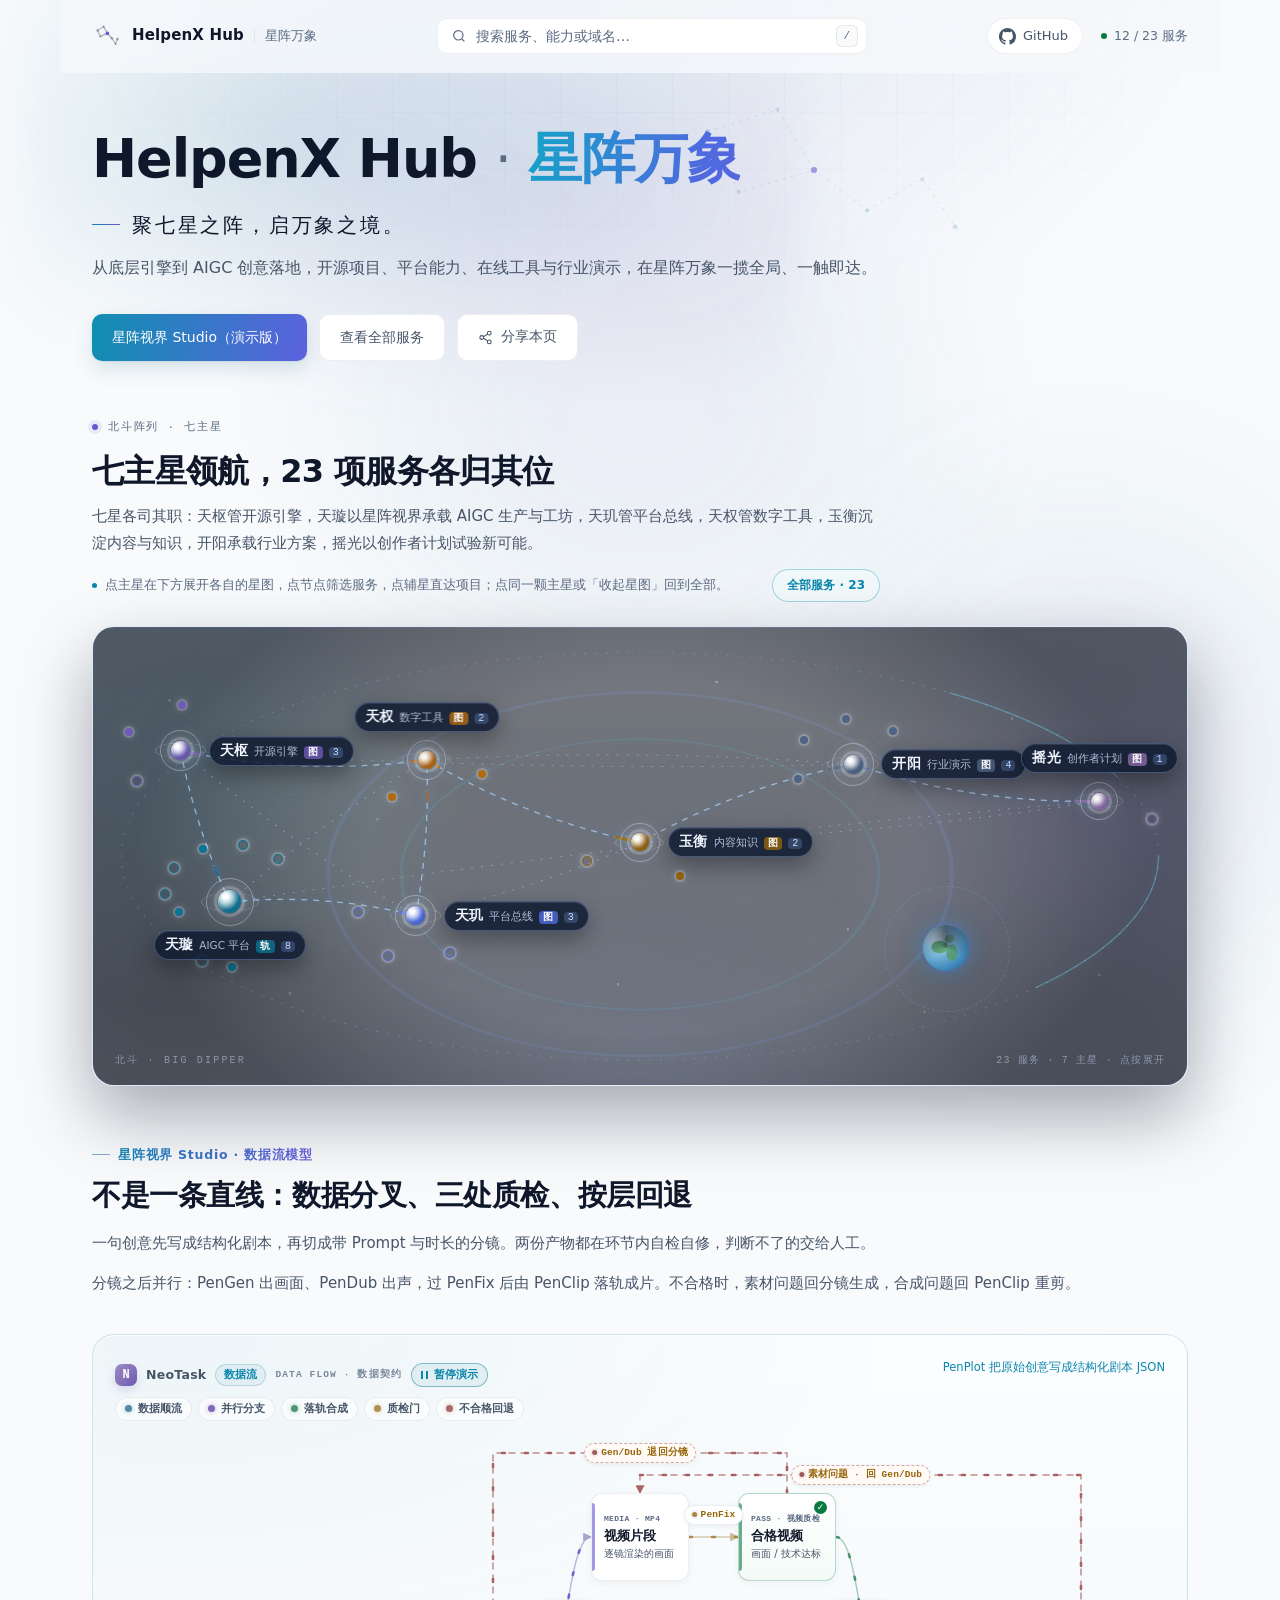
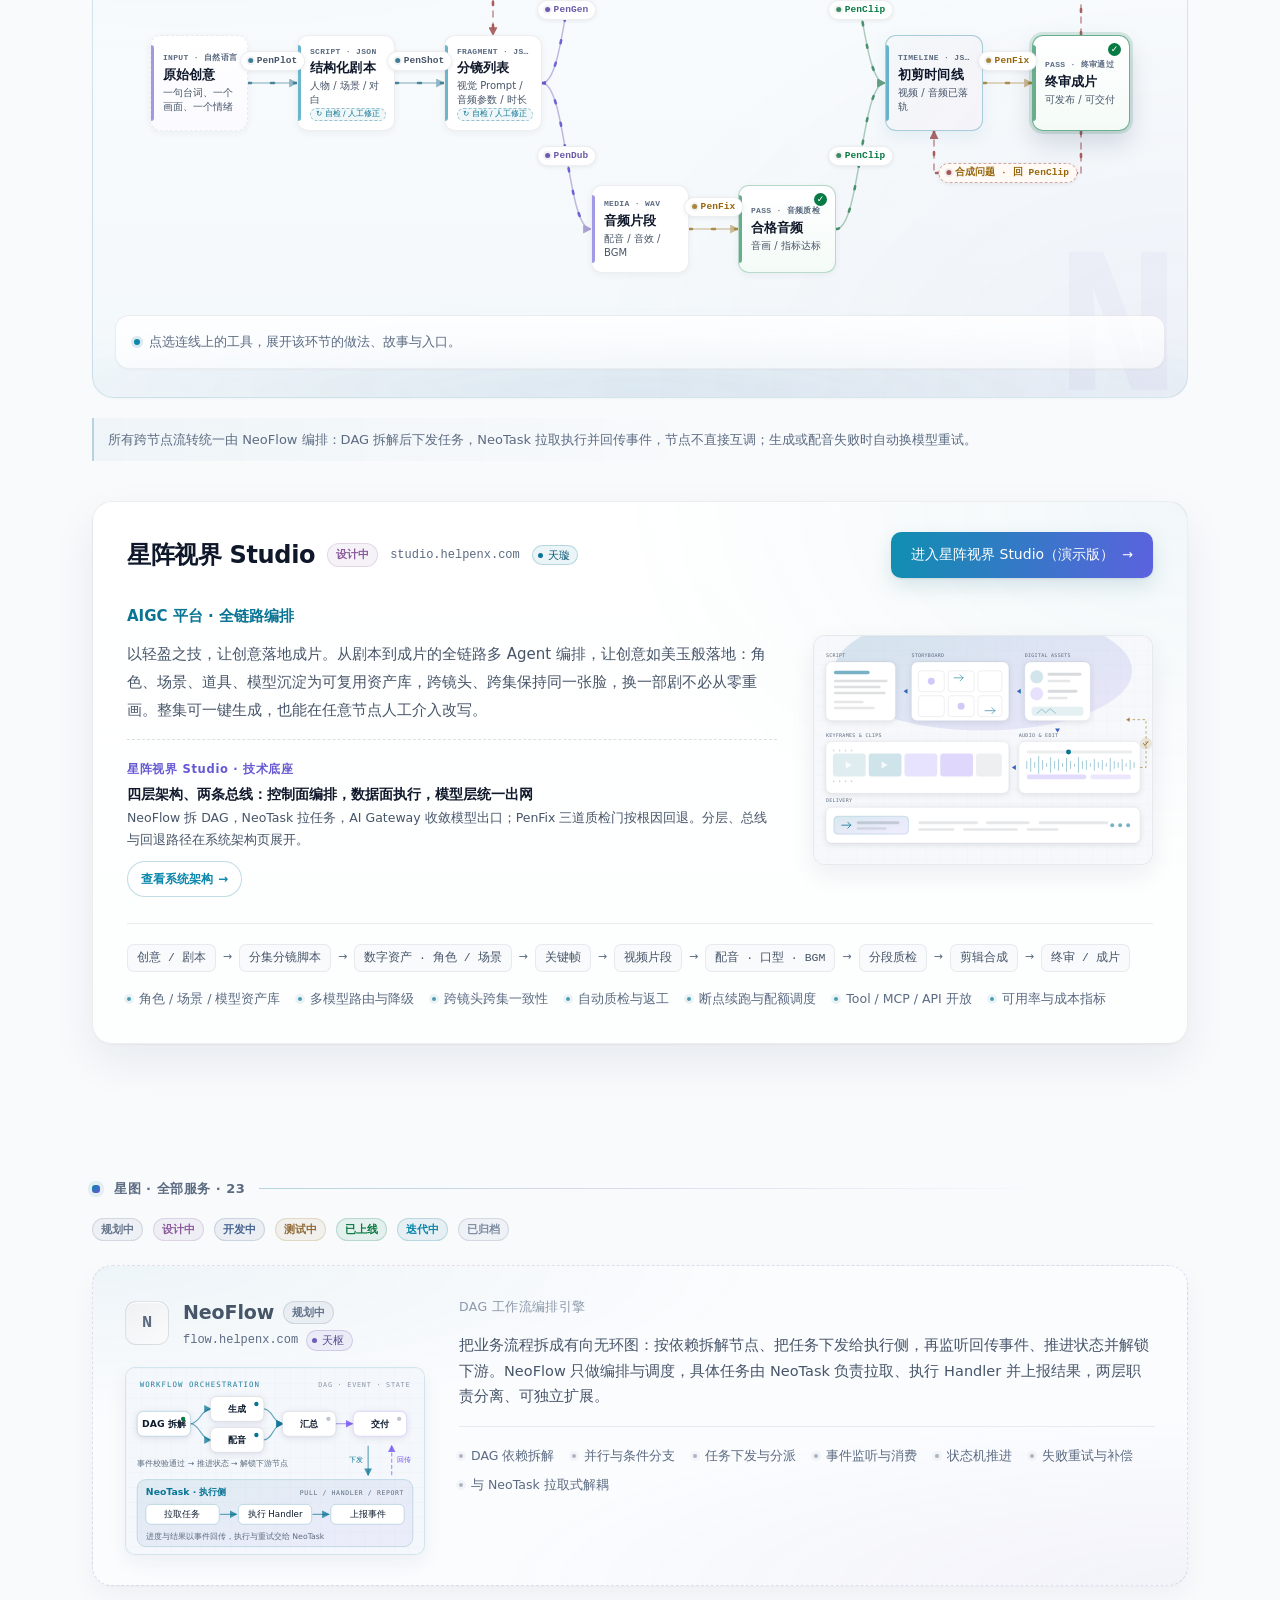
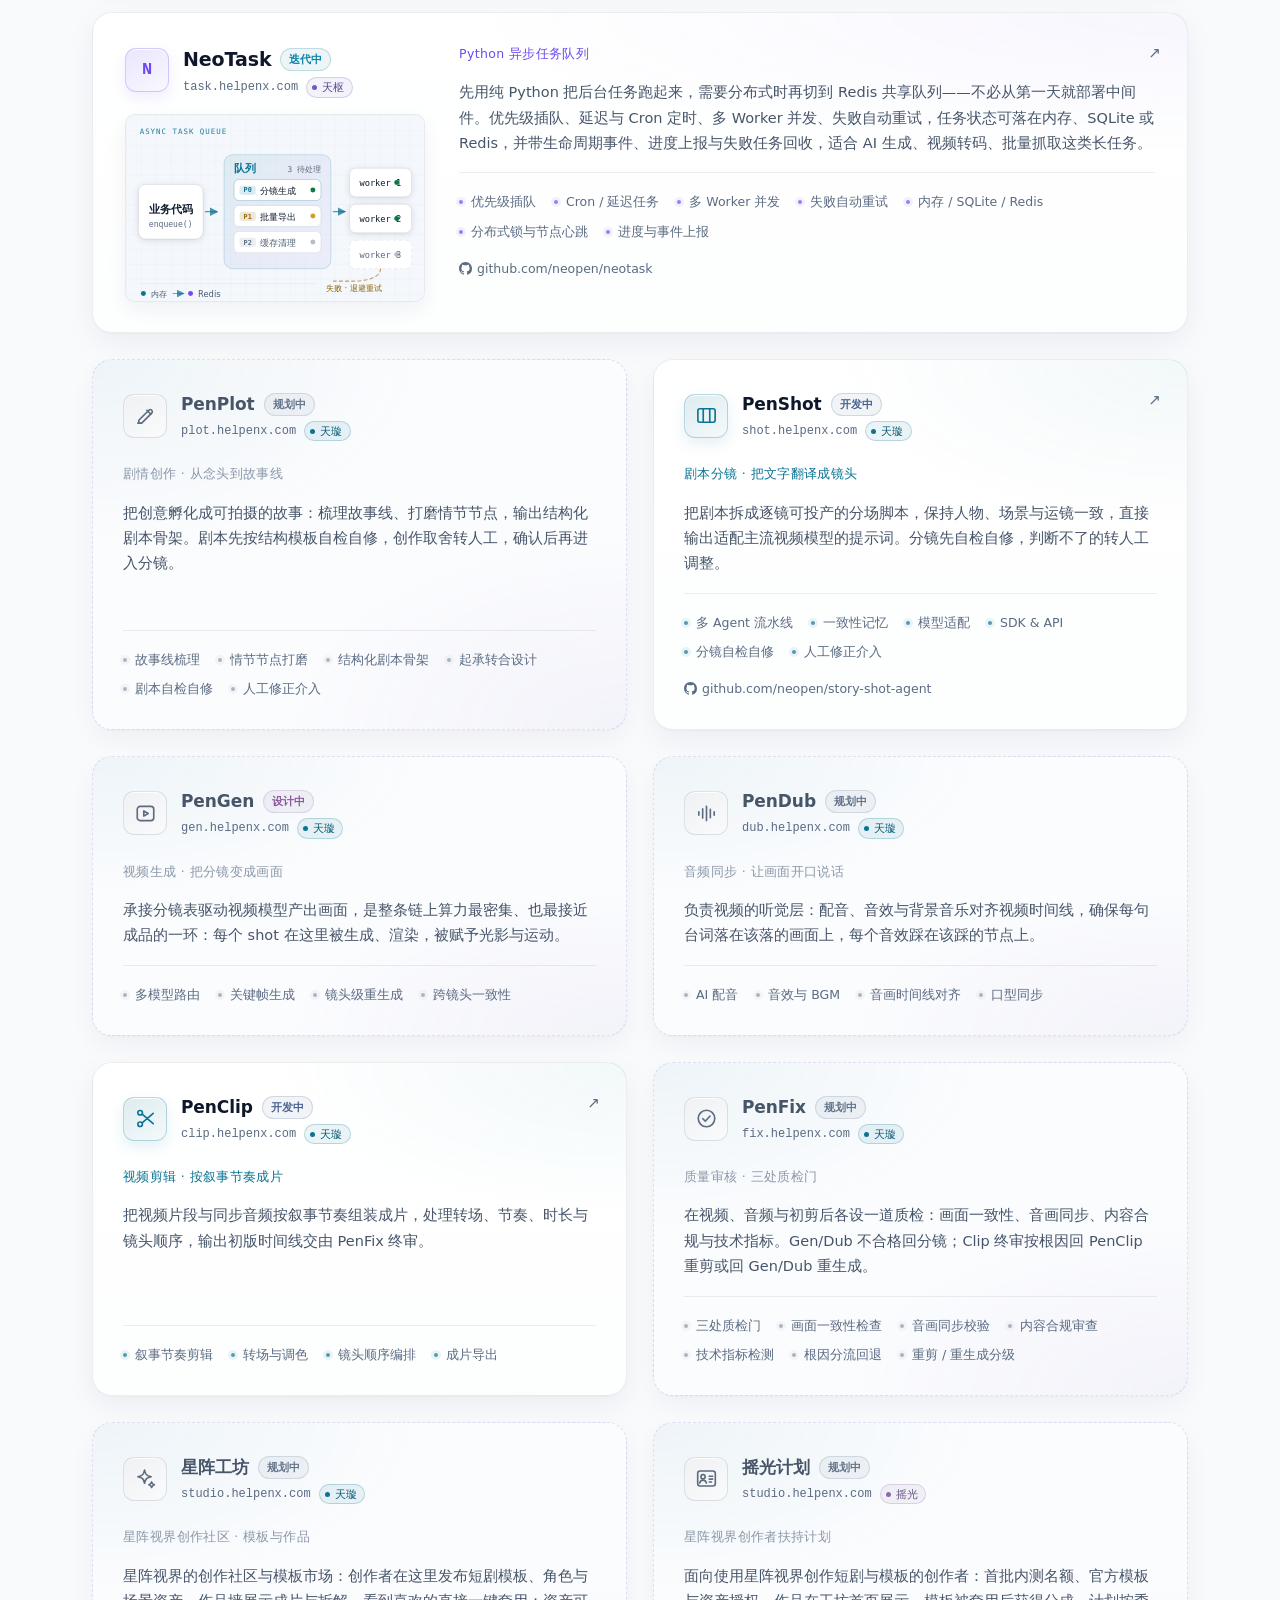
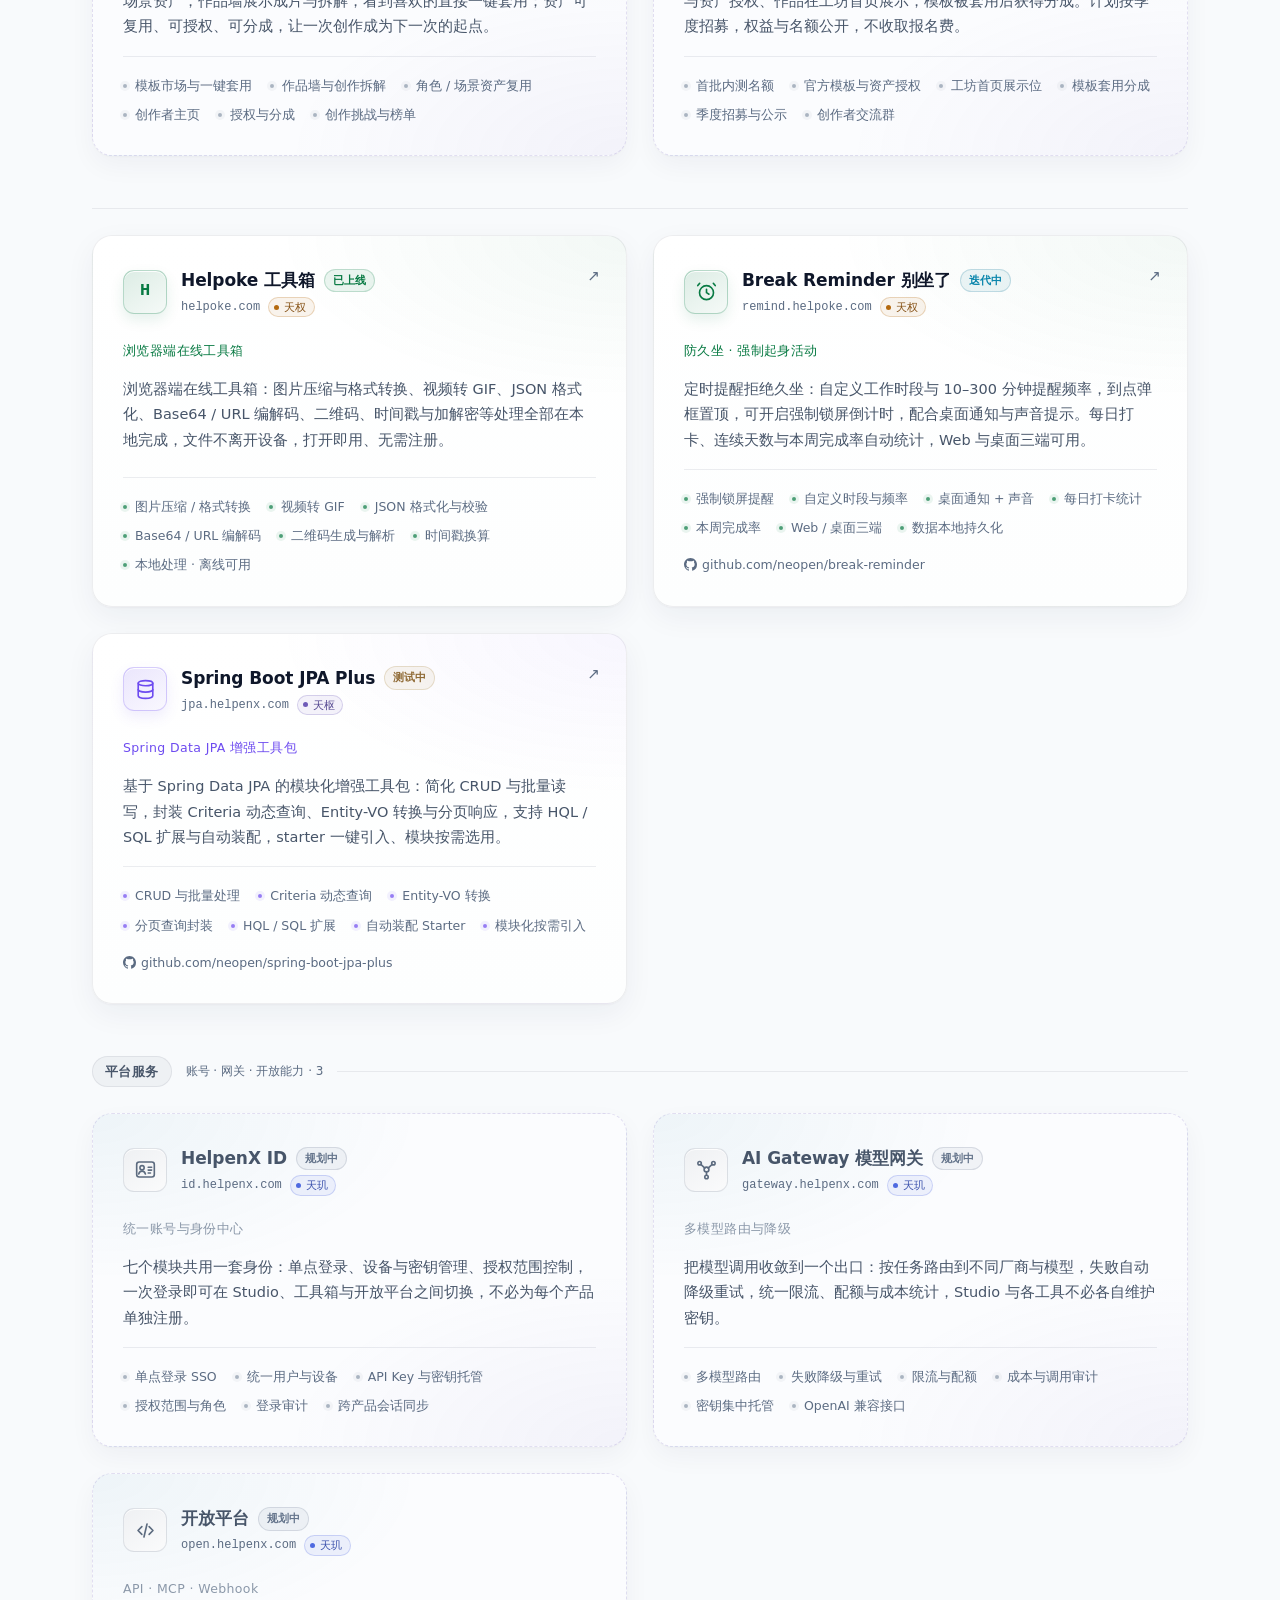
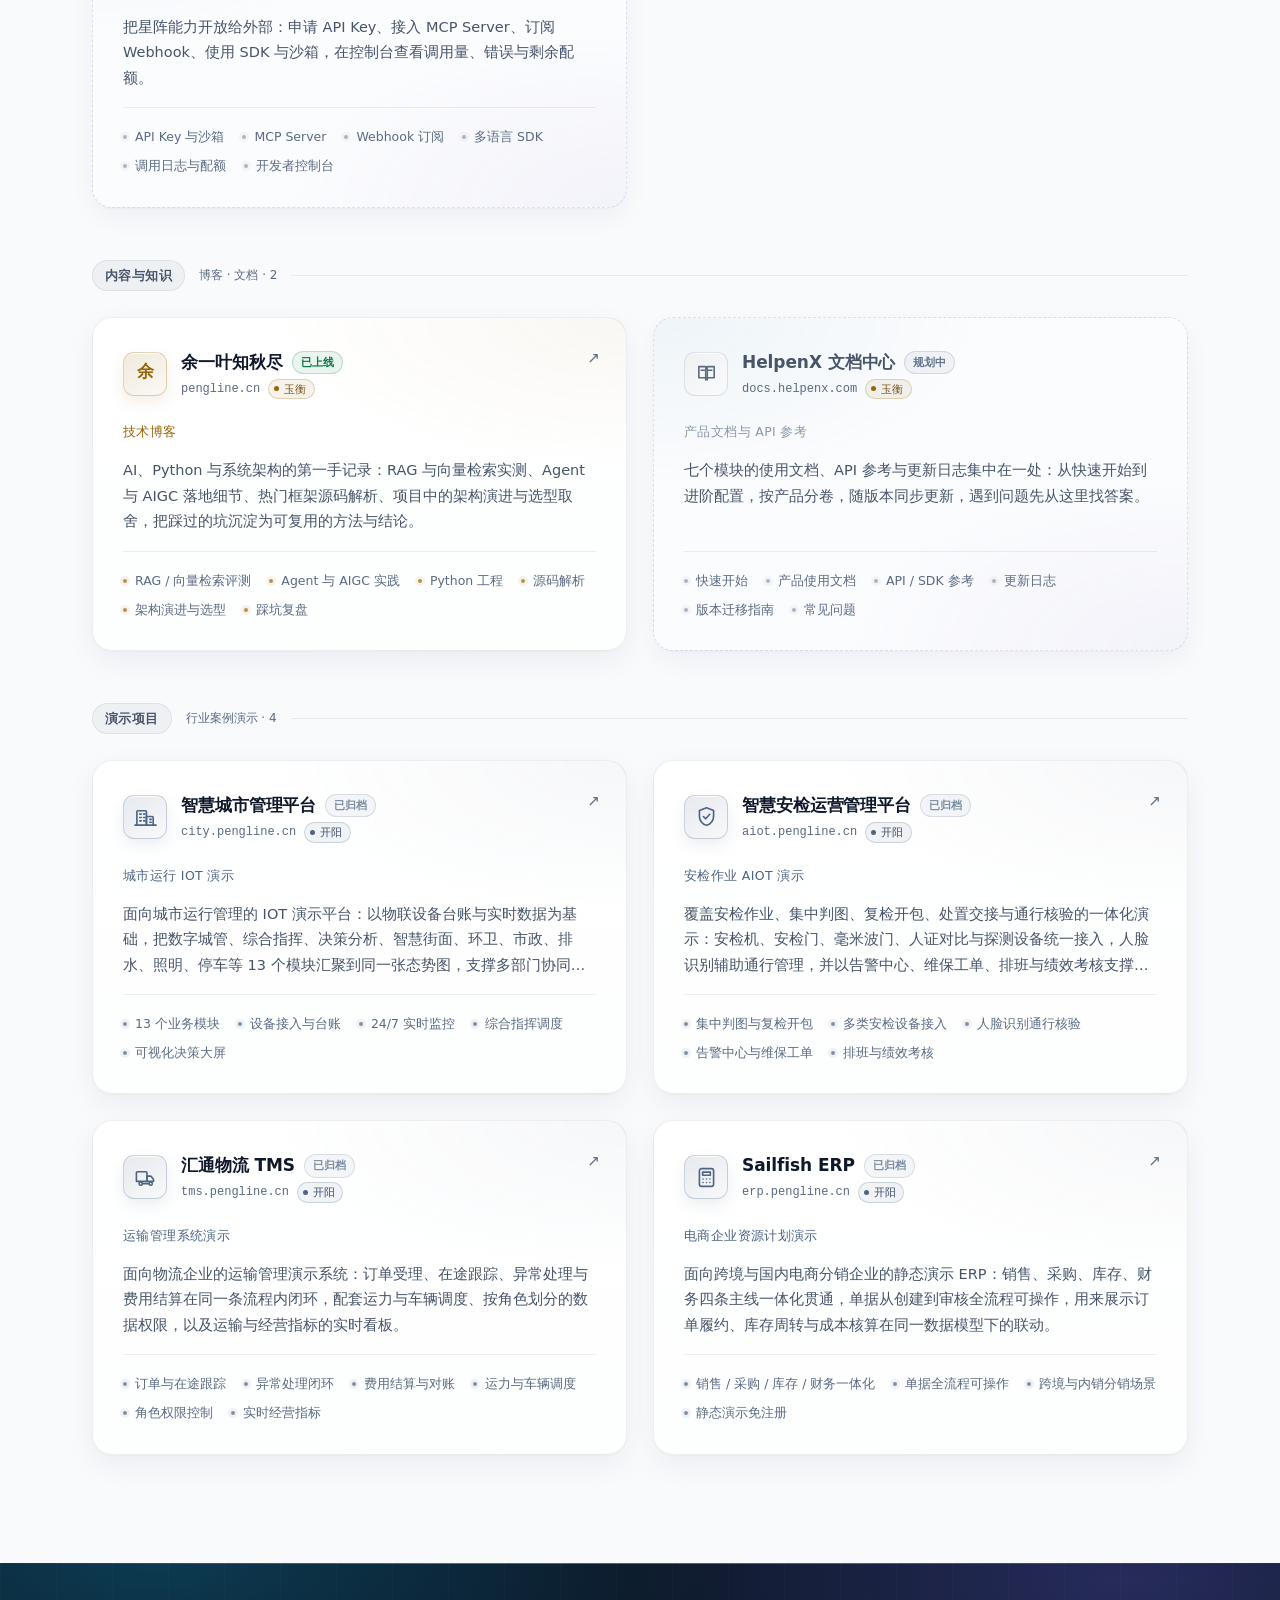
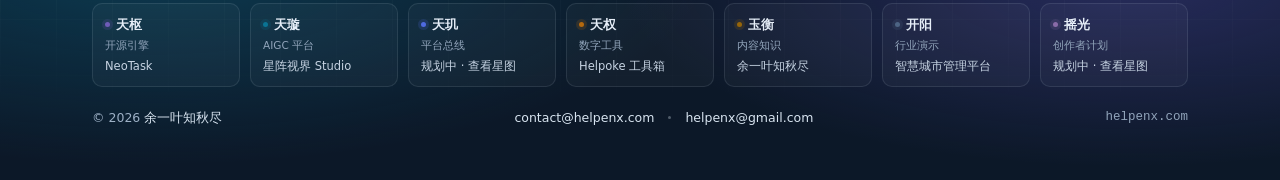
==== commit d156d3f2: "优化效果" ====
--- a/index.html
+++ b/index.html
@@ -353,10 +353,10 @@
 <link rel="icon" type="image/png" sizes="16x16" href="./assets/icons/favicon-16x16.png" />
 <link rel="apple-touch-icon" sizes="180x180" href="./assets/icons/apple-touch-icon.png" />
 <link rel="mask-icon" href="./assets/icons/favicon-mask.svg" color="#0a7494" />
-<link rel="preload" href="./assets/css/styles.css?v=202611172000" as="style" />
-<link rel="preload" href="./assets/js/app.js?v=202611171900" as="script" />
+<link rel="preload" href="./assets/css/styles.css?v=202611191350" as="style" />
+<link rel="preload" href="./assets/js/app.js?v=202611191350" as="script" />
 <link rel="preload" href="./assets/img/studio-pipeline.svg" as="image" type="image/svg+xml" />
-<link rel="stylesheet" href="./assets/css/styles.css?v=202611172000" fetchpriority="high" />
+<link rel="stylesheet" href="./assets/css/styles.css?v=202611191350" fetchpriority="high" />
 </head>
 <body>
 <svg class="sprite" aria-hidden="true" focusable="false" width="0" height="0">
@@ -546,37 +546,62 @@
       </div>
     </div>
     <div class="constellation__board" data-constellation-board role="group" aria-label="北斗阵列：点主星在下方展开星图，点辅星直达项目">
-      <svg class="constellation__edges" viewBox="0 0 1000 340" preserveAspectRatio="none" aria-hidden="true" focusable="false">
-          <line data-link="tianshu tianxuan" x1="80.0" y1="91.8" x2="125.0" y2="204.0"></line>
-          <line data-link="tianxuan tianji" x1="125.0" y1="204.0" x2="295.0" y2="214.2"></line>
-          <line data-link="tianji tianquan" x1="295.0" y1="214.2" x2="305.0" y2="98.6"></line>
-          <line data-link="tianquan tianshu" x1="305.0" y1="98.6" x2="80.0" y2="91.8"></line>
-          <line data-link="tianquan yuheng" x1="305.0" y1="98.6" x2="500.0" y2="159.8"></line>
-          <line data-link="yuheng kaiyang" x1="500.0" y1="159.8" x2="695.0" y2="102.0"></line>
-          <line data-link="kaiyang yaoguang" x1="695.0" y1="102.0" x2="920.0" y2="129.2"></line>
-      </svg>
-      <span class="constellation__orbit" aria-hidden="true">
-        <i class="corb corb--sun"></i>
-        <i class="corb corb--earth"><i class="corb__moon"></i></i>
-      </span>
-      <span class="constellation__meteors" aria-hidden="true">
-        <i style="--x:6%;--y:2%;--len:74px;--dur:9.4s;--delay:-1.2s;--angle:-33deg"></i>
-        <i style="--x:18%;--y:10%;--len:52px;--dur:11.6s;--delay:-6.4s;--angle:-29deg"></i>
-        <i style="--x:27%;--y:1%;--len:64px;--dur:10.2s;--delay:-8.8s;--angle:-36deg"></i>
-        <i style="--x:41%;--y:6%;--len:46px;--dur:12.4s;--delay:-3.5s;--angle:-31deg"></i>
-        <i style="--x:56%;--y:2%;--len:82px;--dur:8.8s;--delay:-7.1s;--angle:-34deg"></i>
-        <i style="--x:66%;--y:12%;--len:58px;--dur:10.8s;--delay:-0.4s;--angle:-28deg"></i>
-        <i style="--x:78%;--y:4%;--len:68px;--dur:9.8s;--delay:-5.2s;--angle:-35deg"></i>
-        <i style="--x:88%;--y:9%;--len:48px;--dur:12.8s;--delay:-9.6s;--angle:-30deg"></i>
-      </span>
-      <div class="constellation__aux" data-constellation-aux></div>
-      <button class="cstar cstar--track cstar--label-right" type="button" data-star="tianshu" aria-pressed="false" aria-label="天枢 · 开源引擎，3 项服务，点击展开星图" style="--accent:#6f5bb8;--x:8%;--y:27%"><span class="cstar__point" aria-hidden="true"><span class="cstar__halo"></span><span class="cstar__dot"></span></span><span class="cstar__label"><span class="cstar__name">天枢</span><span class="cstar__short">开源引擎</span><span class="cstar__track">图</span><span class="cstar__count">3</span></span></button>
-      <button class="cstar cstar--track cstar--label-bottom" type="button" data-star="tianxuan" aria-pressed="false" aria-label="天璇 · 星阵视界 AIGC 平台，8 项服务，点击展开七星轨" style="--accent:#0a7494;--x:12.5%;--y:60%"><span class="cstar__point" aria-hidden="true"><span class="cstar__halo"></span><span class="cstar__dot"></span></span><span class="cstar__label"><span class="cstar__name">天璇</span><span class="cstar__short">AIGC 平台</span><span class="cstar__track">轨</span><span class="cstar__count">8</span></span></button>
-      <button class="cstar cstar--track cstar--label-right" type="button" data-star="tianji" aria-pressed="false" aria-label="天玑 · 平台总线，3 项服务，点击展开星图" style="--accent:#4f6ae0;--x:29.5%;--y:63%"><span class="cstar__point" aria-hidden="true"><span class="cstar__halo"></span><span class="cstar__dot"></span></span><span class="cstar__label"><span class="cstar__name">天玑</span><span class="cstar__short">平台总线</span><span class="cstar__track">图</span><span class="cstar__count">3</span></span></button>
-      <button class="cstar cstar--track cstar--label-top" type="button" data-star="tianquan" aria-pressed="false" aria-label="天权 · 数字工具箱，2 项服务，点击展开星图" style="--accent:#b4690e;--x:30.5%;--y:29%"><span class="cstar__point" aria-hidden="true"><span class="cstar__halo"></span><span class="cstar__dot"></span></span><span class="cstar__label"><span class="cstar__name">天权</span><span class="cstar__short">数字工具</span><span class="cstar__track">图</span><span class="cstar__count">2</span></span></button>
-      <button class="cstar cstar--track cstar--label-right" type="button" data-star="yuheng" aria-pressed="false" aria-label="玉衡 · 内容与知识，2 项服务，点击展开星图" style="--accent:#96650a;--x:50%;--y:47%"><span class="cstar__point" aria-hidden="true"><span class="cstar__halo"></span><span class="cstar__dot"></span></span><span class="cstar__label"><span class="cstar__name">玉衡</span><span class="cstar__short">内容知识</span><span class="cstar__track">图</span><span class="cstar__count">2</span></span></button>
-      <button class="cstar cstar--track cstar--label-right" type="button" data-star="kaiyang" aria-pressed="false" aria-label="开阳 · 行业演示，4 项服务，点击展开星图" style="--accent:#4d6484;--x:69.5%;--y:30%"><span class="cstar__point" aria-hidden="true"><span class="cstar__halo"></span><span class="cstar__dot"></span></span><span class="cstar__label"><span class="cstar__name">开阳</span><span class="cstar__short">行业演示</span><span class="cstar__track">图</span><span class="cstar__count">4</span></span></button>
-      <button class="cstar cstar--track cstar--label-top" type="button" data-star="yaoguang" aria-pressed="false" aria-label="摇光 · 创作者计划，1 项服务，点击展开星图" style="--accent:#8a6ba8;--x:92%;--y:38%"><span class="cstar__point" aria-hidden="true"><span class="cstar__halo"></span><span class="cstar__dot"></span></span><span class="cstar__label"><span class="cstar__name">摇光</span><span class="cstar__short">创作者计划</span><span class="cstar__track">图</span><span class="cstar__count">1</span></span></button>
+      <span class="constellation__night" aria-hidden="true"></span>
+      <div class="constellation__space">
+        <div class="constellation__plane">
+          <svg class="constellation__array" viewBox="0 0 1000 340" preserveAspectRatio="none" aria-hidden="true" focusable="false">
+            <ellipse class="carray-ring" cx="500" cy="170" rx="474" ry="151"></ellipse>
+            <ellipse class="carray-ring carray-ring--inner" cx="500" cy="170" rx="352" ry="110"></ellipse>
+            <ellipse class="carray-sweep" cx="500" cy="170" rx="474" ry="151" pathLength="100"></ellipse>
+            <path class="carray-chord" data-link="tianshu tianji" d="M80 91.8Q182.4 162.0 295 214.2"></path>
+            <path class="carray-chord" data-link="tianxuan tianquan" d="M125 204Q210.6 143.7 305 98.6"></path>
+            <path class="carray-chord" data-link="tianji yuheng" d="M295 214.2Q399.8 195.6 500 159.8"></path>
+            <path class="carray-chord" data-link="tianquan kaiyang" d="M305 98.6Q500.1 89.5 695 102"></path>
+            <path class="carray-chord" data-link="yuheng yaoguang" d="M500 159.8Q710.8 155.3 920 129.2"></path>
+            <path class="carray-chord" data-link="kaiyang tianshu" d="M695 102Q387.3 107.7 80 91.8"></path>
+            <path class="carray-chord" data-link="yaoguang tianxuan" d="M920 129.2Q521.5 155.8 125 204"></path>
+          </svg>
+          <svg class="constellation__edges" viewBox="0 0 1000 340" preserveAspectRatio="none" aria-hidden="true" focusable="false">
+            <defs><linearGradient id="clink-grad-0" gradientUnits="userSpaceOnUse" x1="80" y1="91.8" x2="125" y2="204"><stop offset="0" stop-color="#6f5bb8"></stop><stop offset="1" stop-color="#0a7494"></stop></linearGradient><linearGradient id="clink-grad-1" gradientUnits="userSpaceOnUse" x1="125" y1="204" x2="295" y2="214.2"><stop offset="0" stop-color="#0a7494"></stop><stop offset="1" stop-color="#4f6ae0"></stop></linearGradient><linearGradient id="clink-grad-2" gradientUnits="userSpaceOnUse" x1="295" y1="214.2" x2="305" y2="98.6"><stop offset="0" stop-color="#4f6ae0"></stop><stop offset="1" stop-color="#b4690e"></stop></linearGradient><linearGradient id="clink-grad-3" gradientUnits="userSpaceOnUse" x1="305" y1="98.6" x2="80" y2="91.8"><stop offset="0" stop-color="#b4690e"></stop><stop offset="1" stop-color="#6f5bb8"></stop></linearGradient><linearGradient id="clink-grad-4" gradientUnits="userSpaceOnUse" x1="305" y1="98.6" x2="500" y2="159.8"><stop offset="0" stop-color="#b4690e"></stop><stop offset="1" stop-color="#96650a"></stop></linearGradient><linearGradient id="clink-grad-5" gradientUnits="userSpaceOnUse" x1="500" y1="159.8" x2="695" y2="102"><stop offset="0" stop-color="#96650a"></stop><stop offset="1" stop-color="#4d6484"></stop></linearGradient><linearGradient id="clink-grad-6" gradientUnits="userSpaceOnUse" x1="695" y1="102" x2="920" y2="129.2"><stop offset="0" stop-color="#4d6484"></stop><stop offset="1" stop-color="#8a6ba8"></stop></linearGradient></defs>
+            <path class="clink" data-link="tianshu tianxuan" d="M80 91.8Q94.6 151.1 125 204"></path>
+            <path class="clink-flow" data-link="tianshu tianxuan" pathLength="100" d="M80 91.8Q94.6 151.1 125 204" style="stroke:url(#clink-grad-0);--flow-dur:6.4s;--flow-delay:0.0s"></path>
+            <path class="clink" data-link="tianxuan tianji" d="M125 204Q210.7 197.2 295 214.2"></path>
+            <path class="clink-flow" data-link="tianxuan tianji" pathLength="100" d="M125 204Q210.7 197.2 295 214.2" style="stroke:url(#clink-grad-1);--flow-dur:7.1s;--flow-delay:-1.3s"></path>
+            <path class="clink" data-link="tianji tianquan" d="M295 214.2Q308.1 157.1 305 98.6"></path>
+            <path class="clink-flow" data-link="tianji tianquan" pathLength="100" d="M295 214.2Q308.1 157.1 305 98.6" style="stroke:url(#clink-grad-2);--flow-dur:7.8s;--flow-delay:-2.6s"></path>
+            <path class="clink" data-link="tianquan tianshu" d="M305 98.6Q192.0 110.9 80 91.8"></path>
+            <path class="clink-flow" data-link="tianquan tianshu" pathLength="100" d="M305 98.6Q192.0 110.9 80 91.8" style="stroke:url(#clink-grad-3);--flow-dur:8.5s;--flow-delay:-3.9s"></path>
+            <path class="clink" data-link="tianquan yuheng" d="M305 98.6Q398.2 142.8 500 159.8"></path>
+            <path class="clink-flow" data-link="tianquan yuheng" pathLength="100" d="M305 98.6Q398.2 142.8 500 159.8" style="stroke:url(#clink-grad-4);--flow-dur:9.2s;--flow-delay:-5.2s"></path>
+            <path class="clink" data-link="yuheng kaiyang" d="M500 159.8Q593.5 117.3 695 102"></path>
+            <path class="clink-flow" data-link="yuheng kaiyang" pathLength="100" d="M500 159.8Q593.5 117.3 695 102" style="stroke:url(#clink-grad-5);--flow-dur:9.9s;--flow-delay:-6.5s"></path>
+            <path class="clink" data-link="kaiyang yaoguang" d="M695 102Q805.6 131.3 920 129.2"></path>
+            <path class="clink-flow" data-link="kaiyang yaoguang" pathLength="100" d="M695 102Q805.6 131.3 920 129.2" style="stroke:url(#clink-grad-6);--flow-dur:10.6s;--flow-delay:-7.8s"></path>
+          </svg>
+          <span class="constellation__orbit" aria-hidden="true">
+            <i class="corb corb--moon"></i>
+            <i class="corb corb--earth"></i>
+          </span>
+          <span class="constellation__meteors" aria-hidden="true">
+            <i style="--x:6%;--y:2%;--len:74px;--dur:9.4s;--delay:-1.2s;--angle:-33deg"></i>
+            <i style="--x:18%;--y:10%;--len:52px;--dur:11.6s;--delay:-6.4s;--angle:-29deg"></i>
+            <i style="--x:27%;--y:1%;--len:64px;--dur:10.2s;--delay:-8.8s;--angle:-36deg"></i>
+            <i style="--x:41%;--y:6%;--len:46px;--dur:12.4s;--delay:-3.5s;--angle:-31deg"></i>
+            <i style="--x:56%;--y:2%;--len:82px;--dur:8.8s;--delay:-7.1s;--angle:-34deg"></i>
+            <i style="--x:66%;--y:12%;--len:58px;--dur:10.8s;--delay:-0.4s;--angle:-28deg"></i>
+            <i style="--x:78%;--y:4%;--len:68px;--dur:9.8s;--delay:-5.2s;--angle:-35deg"></i>
+            <i style="--x:88%;--y:9%;--len:48px;--dur:12.8s;--delay:-9.6s;--angle:-30deg"></i>
+          </span>
+          <div class="constellation__aux" data-constellation-aux></div>
+          <button class="cstar cstar--track cstar--label-right" type="button" data-star="tianshu" aria-pressed="false" aria-label="天枢 · 开源引擎，3 项服务，点击展开星图" style="--accent:#6f5bb8;--w:0.29;--x:8%;--y:27%"><span class="cstar__point" aria-hidden="true"><span class="cstar__shadow"></span><span class="cstar__ring"></span><span class="cstar__halo"></span><span class="cstar__dot"></span></span><span class="cstar__label"><span class="cstar__name">天枢</span><span class="cstar__short">开源引擎</span><span class="cstar__track">图</span><span class="cstar__count">3</span></span></button>
+          <button class="cstar cstar--track cstar--label-bottom" type="button" data-star="tianxuan" aria-pressed="false" aria-label="天璇 · 星阵视界 AIGC 平台，8 项服务，点击展开七星轨" style="--accent:#0a7494;--w:1.00;--x:12.5%;--y:60%"><span class="cstar__point" aria-hidden="true"><span class="cstar__shadow"></span><span class="cstar__ring"></span><span class="cstar__halo"></span><span class="cstar__dot"></span></span><span class="cstar__label"><span class="cstar__name">天璇</span><span class="cstar__short">AIGC 平台</span><span class="cstar__track">轨</span><span class="cstar__count">8</span></span></button>
+          <button class="cstar cstar--track cstar--label-right" type="button" data-star="tianji" aria-pressed="false" aria-label="天玑 · 平台总线，3 项服务，点击展开星图" style="--accent:#4f6ae0;--w:0.29;--x:29.5%;--y:63%"><span class="cstar__point" aria-hidden="true"><span class="cstar__shadow"></span><span class="cstar__ring"></span><span class="cstar__halo"></span><span class="cstar__dot"></span></span><span class="cstar__label"><span class="cstar__name">天玑</span><span class="cstar__short">平台总线</span><span class="cstar__track">图</span><span class="cstar__count">3</span></span></button>
+          <button class="cstar cstar--track cstar--label-top" type="button" data-star="tianquan" aria-pressed="false" aria-label="天权 · 数字工具箱，2 项服务，点击展开星图" style="--accent:#b4690e;--w:0.14;--x:30.5%;--y:29%"><span class="cstar__point" aria-hidden="true"><span class="cstar__shadow"></span><span class="cstar__ring"></span><span class="cstar__halo"></span><span class="cstar__dot"></span></span><span class="cstar__label"><span class="cstar__name">天权</span><span class="cstar__short">数字工具</span><span class="cstar__track">图</span><span class="cstar__count">2</span></span></button>
+          <button class="cstar cstar--track cstar--label-right" type="button" data-star="yuheng" aria-pressed="false" aria-label="玉衡 · 内容与知识，2 项服务，点击展开星图" style="--accent:#96650a;--w:0.14;--x:50%;--y:47%"><span class="cstar__point" aria-hidden="true"><span class="cstar__shadow"></span><span class="cstar__ring"></span><span class="cstar__halo"></span><span class="cstar__dot"></span></span><span class="cstar__label"><span class="cstar__name">玉衡</span><span class="cstar__short">内容知识</span><span class="cstar__track">图</span><span class="cstar__count">2</span></span></button>
+          <button class="cstar cstar--track cstar--label-right" type="button" data-star="kaiyang" aria-pressed="false" aria-label="开阳 · 行业演示，4 项服务，点击展开星图" style="--accent:#4d6484;--w:0.43;--x:69.5%;--y:30%"><span class="cstar__point" aria-hidden="true"><span class="cstar__shadow"></span><span class="cstar__ring"></span><span class="cstar__halo"></span><span class="cstar__dot"></span></span><span class="cstar__label"><span class="cstar__name">开阳</span><span class="cstar__short">行业演示</span><span class="cstar__track">图</span><span class="cstar__count">4</span></span></button>
+          <button class="cstar cstar--track cstar--label-top" type="button" data-star="yaoguang" aria-pressed="false" aria-label="摇光 · 创作者计划，1 项服务，点击展开星图" style="--accent:#8a6ba8;--w:0.00;--x:92%;--y:38%"><span class="cstar__point" aria-hidden="true"><span class="cstar__shadow"></span><span class="cstar__ring"></span><span class="cstar__halo"></span><span class="cstar__dot"></span></span><span class="cstar__label"><span class="cstar__name">摇光</span><span class="cstar__short">创作者计划</span><span class="cstar__track">图</span><span class="cstar__count">1</span></span></button>
+        </div>
+      </div>
       <span class="constellation__axis" aria-hidden="true">北斗 · BIG DIPPER</span>
       <span class="constellation__meta" aria-hidden="true">23 服务 · 7 主星 · 点按展开</span>
     </div>
@@ -1675,6 +1700,6 @@
 }
 </script>
 <div class="share-toast" id="share-toast" role="status" aria-live="polite" hidden></div>
-<script src="./assets/js/app.js?v=202611171900" defer></script>
+<script src="./assets/js/app.js?v=202611191350" defer></script>
 </body>
 </html>
--- a/assets/css/styles.css
+++ b/assets/css/styles.css
@@ -206,6 +206,7 @@
 .constellation__board {
   --par-x: 0; --par-y: 0;
   position: relative; isolation: isolate; overflow: hidden;
+  perspective: 1300px; perspective-origin: 50% 50%;
   margin-top: 24px; aspect-ratio: 1000 / 420; min-height: 340px;
   border: 1px solid var(--border); border-radius: 22px;
   background:
@@ -216,6 +217,8 @@
   box-shadow: var(--shadow), inset 0 0 90px rgba(79, 106, 224, 0.035);
 }
 .constellation__board--micro { aspect-ratio: 1000 / 340; min-height: 300px; }
+/* 指针进入主星手感范围时，整块背景也显示可点手势 */
+.constellation__board:has(.cstar.is-near) { cursor: pointer; }
 .constellation__board::before {
   content: ""; position: absolute; inset: 0; z-index: 0; pointer-events: none;
   background-image:
@@ -239,6 +242,53 @@
   background: radial-gradient(ellipse 46% 70% at 50% 50%, transparent 55%, rgba(246, 249, 253, 0.5));
 }
 
+/* 3D 场景：指针倾斜 + 缓慢巡航；星与连线同处一层，倾斜时不会脱节 */
+.constellation__space {
+  position: absolute; inset: 0; z-index: 2;
+  transform-style: preserve-3d;
+  /* 倾角压得很小：边缘星点最大位移仅数像素，指针在星上移动也不会把星"晃走" */
+  transform: rotateX(calc(var(--par-y) * -0.7deg)) rotateY(calc(var(--par-x) * 0.9deg));
+  transition: transform 0.32s ease-out;
+  will-change: transform;
+}
+.constellation__plane {
+  position: absolute; inset: 0;
+  transform-style: preserve-3d;
+  animation: planeDrift 54s ease-in-out infinite alternate;
+}
+/* 排布辅星时要拿到未变换的坐标，测量瞬间冻结两层变换 */
+.constellation__board.is-measuring .constellation__space,
+.constellation__board.is-measuring .constellation__plane {
+  transform: none !important; animation: none !important;
+}
+
+/* 阵图：双环 + 沿环巡游的亮弧 + 七芒阵弦，把七星串成一张阵网 */
+.constellation__array {
+  position: absolute; inset: 0; z-index: 0;
+  width: 100%; height: 100%; pointer-events: none;
+}
+.carray-ring {
+  fill: none; stroke: rgba(79, 106, 224, 0.17); stroke-width: 1;
+  stroke-dasharray: 2 9; vector-effect: non-scaling-stroke;
+}
+.carray-ring--inner { stroke: rgba(10, 116, 148, 0.14); stroke-dasharray: 1 13; }
+.carray-sweep {
+  fill: none; stroke: rgba(10, 116, 148, 0.42); stroke-width: 1.4;
+  stroke-dasharray: 9 91; stroke-linecap: round; vector-effect: non-scaling-stroke;
+  filter: drop-shadow(0 0 5px rgba(10, 116, 148, 0.28));
+  animation: carraySweep 30s linear infinite;
+}
+.carray-chord {
+  fill: none; stroke: rgba(79, 106, 224, 0.17); stroke-width: 1;
+  stroke-dasharray: 2 8; vector-effect: non-scaling-stroke;
+  transition: stroke 0.25s ease, opacity 0.25s ease;
+  animation: linkDash 9.5s linear infinite;
+}
+.carray-chord:nth-of-type(3n) { animation-duration: 12.5s; animation-delay: -4s; }
+.carray-chord:nth-of-type(4n) { animation-delay: -7.2s; }
+.carray-chord.is-selected { stroke: rgba(79, 106, 224, 0.42); }
+.carray-chord.is-active { stroke: rgba(10, 116, 148, 0.6); stroke-width: 1.2; }
+
 /* 颗粒流星：细长亮粒 + 微小亮头，斜落时淡入淡出，不再整片扫光 */
 .constellation__meteors { position: absolute; inset: 0; z-index: 0; pointer-events: none; overflow: hidden; }
 .constellation__meteors i {
@@ -256,108 +306,111 @@
   background: #fff; box-shadow: 0 0 6px rgba(11, 134, 172, 0.8);
 }
 
-/* 右下角的日地月：太阳为静止中心，地球绕日公转，月球绕地球转 */
+/* 右下角的地月：地球为圆心且明显大于月亮，月亮沿虚线轨道绕地球公转（真实比例与关系） */
 .constellation__orbit { position: absolute; inset: 0; z-index: 0; pointer-events: none; }
 .constellation__orbit::before {
   content: ""; position: absolute; left: 78%; top: 70%;
-  width: 172px; height: 172px; margin: -86px 0 0 -86px;
-  border: 1px dashed rgba(79, 106, 224, 0.16); border-radius: 50%;
+  width: 124px; height: 124px; margin: -62px 0 0 -62px;
+  border: 1px dashed rgba(79, 106, 224, 0.14); border-radius: 50%;
 }
 .corb { position: absolute; left: 78%; top: 70%; border-radius: 50%; }
-.corb--sun {
-  width: 66px; height: 66px; margin: -33px 0 0 -33px;
-  background: radial-gradient(circle at 34% 32%, #fff2c4, #f8bd3e 56%, #e08c14);
-  box-shadow: 0 0 0 5px rgba(248, 189, 62, 0.16), 0 0 42px rgba(248, 189, 62, 0.55);
-  animation: sunGlow 6.4s ease-in-out infinite;
-}
-/* 日冕：三道柔光缓慢绕日自转 */
-.corb--sun::before {
-  content: ""; position: absolute; inset: -20px; border-radius: 50%;
-  background: conic-gradient(
-    from 0deg,
-    rgba(255, 214, 110, 0) 0deg,
-    rgba(255, 224, 130, 0.64) 26deg,
-    rgba(248, 189, 62, 0) 64deg,
-    rgba(255, 214, 110, 0) 140deg,
-    rgba(255, 208, 96, 0.5) 176deg,
-    rgba(248, 189, 62, 0) 214deg,
-    rgba(255, 214, 110, 0) 292deg,
-    rgba(255, 224, 130, 0.58) 322deg,
-    rgba(248, 189, 62, 0) 360deg
-  );
-  -webkit-mask: radial-gradient(circle closest-side, transparent 48%, #000 64%, #000 84%, transparent 100%);
-  mask: radial-gradient(circle closest-side, transparent 48%, #000 64%, #000 84%, transparent 100%);
-  animation: coronaSpin 24s linear infinite;
-}
 .corb--earth {
-  width: 14px; height: 14px; margin: -7px 0 0 -7px;
-  background: radial-gradient(circle at 32% 30%, #a8dcf5, #2f8fd0 52%, #1b5c98);
-  box-shadow: 0 0 0 2px rgba(79, 106, 224, 0.12), 0 0 10px rgba(47, 143, 208, 0.45);
-  transform: rotate(-28deg) translateX(86px);
-  animation: earthOrbit 28s linear infinite;
-}
-.corb__moon {
-  position: absolute; left: 50%; top: 50%;
-  width: 6.5px; height: 6.5px; margin: -3.25px 0 0 -3.25px;
-  border-radius: 50%; background: #cfd8e4;
-  box-shadow: 0 0 0 1px rgba(255, 255, 255, 0.5), 0 0 4px rgba(15, 23, 42, 0.24);
-  transform: translateX(14px);
-  animation: moonOrbit 6s linear infinite;
+  width: 46px; height: 46px; margin: -23px 0 0 -23px;
+  background:
+    radial-gradient(ellipse 26% 20% at 36% 48%, rgba(92, 172, 112, 0.92) 0 62%, transparent 74%),
+    radial-gradient(ellipse 18% 26% at 63% 60%, rgba(84, 162, 106, 0.86) 0 62%, transparent 74%),
+    radial-gradient(ellipse 15% 13% at 58% 30%, rgba(108, 184, 126, 0.78) 0 62%, transparent 74%),
+    radial-gradient(circle at 31% 27%, #dcf3ff 0 9%, #8ccfef 32%, #4095cc 66%, #1c5a92 100%);
+  box-shadow: 0 0 0 4px rgba(79, 106, 224, 0.14), 0 0 26px rgba(47, 143, 208, 0.5);
+  animation: earthGlow 7.6s ease-in-out infinite;
+}
+/* 昼夜分界缓慢转过地球，读起来像自转 */
+.corb--earth::after {
+  content: ""; position: absolute; inset: 0; border-radius: 50%;
+  background: conic-gradient(from 0deg, rgba(4, 12, 30, 0.6), transparent 34%, transparent 66%, rgba(4, 12, 30, 0.6));
+  animation: earthSpin 22s linear infinite;
+}
+.corb--moon {
+  width: 15px; height: 15px; margin: -7.5px 0 0 -7.5px;
+  background:
+    radial-gradient(circle at 34% 32%, rgba(130, 144, 166, 0.55) 0 13%, transparent 15%),
+    radial-gradient(circle at 64% 26%, rgba(130, 144, 166, 0.45) 0 9%, transparent 11%),
+    radial-gradient(circle at 68% 64%, rgba(130, 144, 166, 0.5) 0 12%, transparent 14%),
+    radial-gradient(circle at 28% 24%, #fdfeff 0 14%, #e4e9f2 44%, #b6c0d1 76%, #8b96aa 100%);
+  box-shadow: 0 0 0 2px rgba(198, 216, 250, 0.12), 0 0 14px rgba(186, 206, 244, 0.45);
+  /* 反向自转抵消公转角度，环形山始终朝向地球 */
+  animation: moonOrbitAround 38s linear infinite;
+}
+/* 月晕：一圈极淡柔光 */
+.corb--moon::before {
+  content: ""; position: absolute; inset: -7px; border-radius: 50%;
+  background: radial-gradient(circle, rgba(214, 230, 255, 0.2), transparent 68%);
+  animation: moonGlow 7.2s ease-in-out infinite;
 }
 .constellation__edges {
   position: absolute; inset: 0; z-index: 1; width: 100%; height: 100%;
-}
-.constellation__board[data-constellation-board] > .constellation__edges line {
-  stroke: rgba(10, 116, 148, 0.26); stroke-width: 1.2;
-  stroke-dasharray: 3 5; vector-effect: non-scaling-stroke;
+  pointer-events: none;
+}
+.constellation__board[data-constellation-board] .constellation__edges {
+  filter: drop-shadow(0 5px 12px rgba(79, 106, 224, 0.08));
+}
+/* 星链：底色是细弧虚线，上面再跑一层双色流光，像星与星之间有能量往来 */
+.constellation__board[data-constellation-board] .clink {
+  fill: none; stroke: rgba(10, 116, 148, 0.34); stroke-width: 1.3;
+  stroke-dasharray: 5 7; stroke-linecap: round; vector-effect: non-scaling-stroke;
+  opacity: 0.9;
+  filter: drop-shadow(0 0 2px rgba(10, 116, 148, 0.28));
+  animation: linkDash 6.4s linear infinite;
   transition: stroke 0.2s ease, stroke-width 0.2s ease, opacity 0.2s ease;
 }
-.constellation__board[data-constellation-board] > .constellation__edges {
-  filter: drop-shadow(0 5px 12px rgba(79, 106, 224, 0.08));
-}
-.constellation__board[data-constellation-board] > .constellation__edges line {
-  animation: linkDash 6.4s linear infinite;
-}
-.constellation__board[data-constellation-board] > .constellation__edges line:nth-child(2n) { animation-duration: 8.2s; animation-delay: -2.4s; }
-.constellation__board[data-constellation-board] > .constellation__edges line:nth-child(3n) { animation-duration: 5.6s; animation-delay: -4.1s; }
-.constellation__board[data-constellation-board] > .constellation__edges line:nth-child(4n) { animation-delay: -6.3s; }
-.constellation__edges line.is-selected {
+.constellation__board[data-constellation-board] .clink:nth-of-type(4n + 1) { animation-duration: 8.2s; animation-delay: -2.4s; }
+.constellation__board[data-constellation-board] .clink:nth-of-type(4n + 3) { animation-duration: 5.6s; animation-delay: -4.1s; }
+.constellation__board[data-constellation-board] .clink-flow {
+  fill: none; stroke-width: 2.4; stroke-linecap: round;
+  stroke-dasharray: 7 93; vector-effect: non-scaling-stroke;
+  opacity: 0.95;
+  animation: clinkFlow var(--flow-dur, 8s) linear var(--flow-delay, 0s) infinite;
+  filter: drop-shadow(0 0 4px rgba(79, 106, 224, 0.42));
+}
+.constellation__board[data-constellation-board] .clink.is-selected {
   stroke: rgba(79, 106, 224, 0.55); stroke-dasharray: none; stroke-width: 1.6;
   filter: drop-shadow(0 0 4px rgba(79, 106, 224, 0.4));
 }
-.constellation__edges line.is-active {
+.constellation__board[data-constellation-board] .clink.is-active {
   stroke: rgba(79, 106, 224, 0.8); stroke-dasharray: none; stroke-width: 2;
   filter: drop-shadow(0 0 6px rgba(79, 106, 224, 0.55));
 }
-.constellation__board.is-tracing .constellation__edges line:not(.is-active):not(.is-selected) { opacity: 0.35; }
-
-.constellation__aux { position: absolute; inset: 0; z-index: 2; }
+.clink-flow.is-selected, .clink-flow.is-active { opacity: 1; stroke-width: 2.6; stroke-dasharray: 7 93; }
+.constellation__board.is-tracing [data-link]:not(.is-active):not(.is-selected) { opacity: 0.28; }
+
+/* 辅星容器铺满棋盘，必须对命中透明：3D 场景里它会偶发盖住主星，导致悬停闪烁、点击落空 */
+.constellation__aux { position: absolute; inset: 0; z-index: 2; pointer-events: none; }
 .caux {
   position: absolute; left: var(--x); top: var(--y);
   width: 24px; height: 24px; transform: translate(-50%, -50%);
-  padding: 0; border: 0; background: none; cursor: pointer;
+  padding: 0; border: 0; background: none; cursor: pointer; pointer-events: auto;
   transition: opacity 0.2s ease;
 }
 .caux::before {
   content: ""; position: absolute; left: 50%; top: 50%;
-  width: 6px; height: 6px; transform: translate(-50%, -50%);
+  width: 8px; height: 8px; transform: translate(-50%, -50%);
   border-radius: 50%; background: var(--accent); opacity: 0.55;
   transition: width 0.18s ease, height 0.18s ease, opacity 0.18s ease, box-shadow 0.18s ease;
 }
 .caux:hover::before, .caux:focus-visible::before, .caux.is-hot::before {
-  width: 9px; height: 9px; opacity: 1;
+  width: 11px; height: 11px; opacity: 1;
   box-shadow: 0 0 0 4px color-mix(in srgb, var(--accent) 12%, transparent),
     0 0 12px color-mix(in srgb, var(--accent) 45%, transparent);
 }
 .caux:focus-visible { outline: 2px solid var(--accent); outline-offset: 2px; border-radius: 50%; }
 .caux.is-dim { opacity: 0.28; }
-.caux.is-hover::before { width: 10px; height: 10px; opacity: 1; }
+.caux.is-hover::before { width: 12px; height: 12px; opacity: 1; }
 .caux--planned { cursor: default; }
 .caux--planned::before { background: transparent; border: 1px solid var(--accent); }
 /* 辅星呼吸：柔光按不同节拍明灭，错开闪烁避免整片同步 */
 .caux::after {
   content: ""; position: absolute; left: 50%; top: 50%;
-  width: 15px; height: 15px; margin: -7.5px 0 0 -7.5px;
+  width: 18px; height: 18px; margin: -9px 0 0 -9px;
   border-radius: 50%; pointer-events: none; opacity: 0;
   background: radial-gradient(circle, color-mix(in srgb, var(--accent) 62%, transparent), transparent 68%);
   animation: auxTwinkle 5.6s ease-in-out infinite;
@@ -370,19 +423,47 @@
 
 .cstar {
   position: absolute; left: var(--x); top: var(--y); z-index: 3;
-  width: 34px; height: 34px; padding: 0; border: 0; background: none;
+  /* 视觉星点约 14–17px，命中区放大到 48px，倾斜/漂移时也更容易点中 */
+  width: 48px; height: 48px; padding: 0; border: 0; background: none;
   transform: translate(-50%, -50%); cursor: pointer;
   font-family: inherit; color: var(--ink);
   transition: opacity 0.2s ease;
 }
 .cstar__point { position: absolute; inset: 0; display: grid; place-items: center; }
+/* 悬浮投影：落在阵面上的柔和椭圆阴影，让主星看起来浮在棋盘上方 */
+.cstar__shadow {
+  position: absolute; width: calc(24px + var(--w, 0.4) * 12px); height: 8px; border-radius: 50%;
+  background: radial-gradient(ellipse, rgba(15, 23, 42, 0.26), transparent 70%);
+  transform: translateY(12px); filter: blur(1.5px); opacity: 0.5;
+  transition: transform 0.22s ease, opacity 0.22s ease;
+}
+/* 倾斜的轨道环：随主星各自缓慢旋进，给星体加上 3D 层次 */
+.cstar__ring {
+  position: absolute; width: calc(48px + var(--w, 0.4) * 10px); height: calc(48px + var(--w, 0.4) * 10px);
+  border-radius: 50%;
+  border: 1px solid color-mix(in srgb, var(--accent) 26%, transparent);
+  transform: rotateX(72deg) rotateZ(-16deg);
+  opacity: 0.55;
+  animation: ringSpin 26s linear infinite;
+  transition: opacity 0.22s ease, border-color 0.22s ease;
+}
+/* 环上的小伴星：环旋转时能看出它在绕主星转 */
+.cstar__ring::after {
+  content: ""; position: absolute; left: 50%; top: -2px;
+  width: 4px; height: 4px; margin-left: -2px; border-radius: 50%;
+  background: color-mix(in srgb, var(--accent) 72%, #fff);
+  box-shadow: 0 0 6px color-mix(in srgb, var(--accent) 55%, transparent);
+}
+.cstar:nth-of-type(2n) .cstar__ring { animation-duration: 34s; animation-direction: reverse; }
+.cstar:nth-of-type(3n) .cstar__ring { animation-duration: 20s; }
 .cstar__halo {
-  position: absolute; width: 30px; height: 30px; border-radius: 50%;
+  position: absolute; width: calc(38px + var(--w, 0.4) * 10px); height: calc(38px + var(--w, 0.4) * 10px);
+  border-radius: 50%;
   border: 1px solid color-mix(in srgb, var(--accent) 26%, transparent);
   opacity: 0.75; transition: transform 0.22s ease, opacity 0.22s ease;
 }
 .cstar__halo::after {
-  content: ""; position: absolute; inset: -9px; border-radius: 50%;
+  content: ""; position: absolute; inset: -10px; border-radius: 50%;
   border: 1px dashed color-mix(in srgb, var(--accent) 30%, transparent);
   opacity: 0.55;
   animation: orbitSpin 18s linear infinite;
@@ -390,29 +471,46 @@
 .cstar:nth-of-type(2n) .cstar__halo::after { animation-duration: 24s; animation-direction: reverse; }
 .cstar:nth-of-type(3n) .cstar__halo::after { animation-duration: 14s; }
 .cstar:hover .cstar__halo::after, .cstar:focus-visible .cstar__halo::after,
-.cstar[aria-pressed="true"] .cstar__halo::after {
+.cstar[aria-pressed="true"] .cstar__halo::after,
+.cstar.is-near .cstar__halo::after {
   opacity: 0.95;
   border-color: color-mix(in srgb, var(--accent) 55%, transparent);
 }
 .cstar__dot {
-  position: relative; width: 12px; height: 12px; border-radius: 50%;
-  background: var(--accent);
+  position: relative; width: calc(17px + var(--w, 0.4) * 6px); height: calc(17px + var(--w, 0.4) * 6px);
+  border-radius: 50%;
+  background: radial-gradient(circle at 32% 28%, #fff 0 12%,
+    color-mix(in srgb, var(--accent) 72%, #fff) 38%, var(--accent) 68%,
+    color-mix(in srgb, var(--accent) 72%, #0b2e4a) 100%);
   box-shadow: 0 0 0 4px color-mix(in srgb, var(--accent) 13%, transparent),
-    0 0 16px color-mix(in srgb, var(--accent) 42%, transparent);
+    0 0 18px color-mix(in srgb, var(--accent) 46%, transparent);
   animation: starBreathe 6.4s ease-in-out infinite;
   transition: transform 0.22s ease, box-shadow 0.22s ease;
 }
 .cstar:nth-of-type(2n) .cstar__dot { animation-duration: 7.8s; animation-delay: -2.2s; }
 .cstar:nth-of-type(3n) .cstar__dot { animation-duration: 5.4s; animation-delay: -3.6s; }
 .cstar:hover .cstar__dot, .cstar:focus-visible .cstar__dot,
-.cstar[aria-pressed="true"] .cstar__dot, .cstar.is-hot .cstar__dot { transform: scale(1.28); }
+.cstar[aria-pressed="true"] .cstar__dot, .cstar.is-hot .cstar__dot,
+.cstar.is-near .cstar__dot { transform: scale(1.22); }
 .cstar:hover .cstar__halo, .cstar:focus-visible .cstar__halo,
-.cstar[aria-pressed="true"] .cstar__halo { transform: scale(1.22); opacity: 1; }
+.cstar[aria-pressed="true"] .cstar__halo,
+.cstar.is-near .cstar__halo { transform: scale(1.18); opacity: 1; }
+.cstar:hover .cstar__ring, .cstar:focus-visible .cstar__ring,
+.cstar[aria-pressed="true"] .cstar__ring, .cstar.is-hot .cstar__ring,
+.cstar.is-near .cstar__ring {
+  opacity: 0.95;
+  border-color: color-mix(in srgb, var(--accent) 55%, transparent);
+}
+.cstar:hover .cstar__shadow, .cstar:focus-visible .cstar__shadow,
+.cstar[aria-pressed="true"] .cstar__shadow,
+.cstar.is-near .cstar__shadow {
+  transform: translateY(14px) scale(1.16); opacity: 0.68;
+}
 .cstar:focus-visible { outline: 2px solid var(--accent); outline-offset: 4px; border-radius: 50%; }
 .cstar.is-dim { opacity: 0.42; }
-/* 亮起时鼓一下：悬停小幅、选中带一点回弹 */
+/* 亮起时鼓一下：悬停只做轻抬，选中才带明显回弹，避免指针扫过时视觉乱跳 */
 .cstar:hover .cstar__point,
-.cstar:focus-visible .cstar__point { animation: starPop 0.42s cubic-bezier(0.22, 1.3, 0.36, 1); }
+.cstar:focus-visible .cstar__point { animation: starPopSoft 0.5s cubic-bezier(0.22, 1.2, 0.36, 1); }
 .cstar[aria-pressed="true"] .cstar__point { animation: starPop 0.56s cubic-bezier(0.22, 1.4, 0.36, 1); }
 /* 主星闪耀：十字星芒 + 柔光，每颗星按自己的节拍偶发一闪 */
 .cstar__point::before,
@@ -454,7 +552,7 @@
   position: absolute; left: 50%; top: calc(100% + 4px);
   transform: translateX(-50%);
   display: inline-flex; align-items: baseline; gap: 6px;
-  padding: 4px 9px; white-space: nowrap;
+  padding: 5px 10px; white-space: nowrap;
   border: 1px solid var(--border); border-radius: 999px;
   background: rgba(255, 255, 255, 0.86);
   -webkit-backdrop-filter: blur(8px); backdrop-filter: blur(8px);
@@ -462,11 +560,12 @@
   transition: border-color 0.2s ease, box-shadow 0.2s ease;
 }
 .cstar:hover .cstar__label, .cstar:focus-visible .cstar__label,
-.cstar[aria-pressed="true"] .cstar__label {
+.cstar[aria-pressed="true"] .cstar__label,
+.cstar.is-near .cstar__label {
   border-color: color-mix(in srgb, var(--accent) 32%, transparent);
   box-shadow: 0 4px 16px color-mix(in srgb, var(--accent) 14%, transparent);
 }
-.cstar__name { font-size: 13px; font-weight: 680; letter-spacing: 0.02em; }
+.cstar__name { font-size: 13.5px; font-weight: 700; letter-spacing: 0.02em; }
 .cstar__short { font-size: 10.5px; color: var(--text-faint); }
 .cstar__count {
   font-family: var(--mono); font-size: 10px; color: var(--accent);
@@ -496,23 +595,200 @@
   color: rgba(15, 23, 42, 0.3);
 }
 .constellation__board.has-filter .cstar:not([aria-pressed="true"]) { opacity: 0.5; }
-.constellation__board.has-filter .constellation__edges line:not(.is-selected) { opacity: 0.4; }
-
-/* 指针视差：背景、连线、辅星、主星分四层错位移动 */
+.constellation__board.has-filter [data-link]:not(.is-selected) { opacity: 0.32; }
+
+/* 指针视差：只推动底色尘点，星光层交给 .constellation__space 的 3D 倾斜整体响应 */
 @media (min-width: 761px) and (hover: hover) and (pointer: fine) {
   .constellation__board.is-parallax::before {
-    transform: translate3d(calc(var(--par-x) * 2px), calc(var(--par-y) * 1.5px), 0);
-  }
-  .constellation__board.is-parallax .constellation__edges {
-    transform: translate3d(calc(var(--par-x) * 4px), calc(var(--par-y) * 2.5px), 0);
-  }
-  .constellation__board.is-parallax .constellation__aux {
-    /* 与主星同速视差，避免错位吃掉标签避让的间距 */
-    transform: translate3d(calc(var(--par-x) * -8px), calc(var(--par-y) * -5px), 0);
-  }
-  .constellation__board.is-parallax .cstar {
-    transform: translate(-50%, -50%)
-      translate3d(calc(var(--par-x) * -8px), calc(var(--par-y) * -5px), 0);
+    transform: translate3d(calc(var(--par-x) * 5px), calc(var(--par-y) * 3.6px), 0);
+  }
+  /* 指针进入盘面即停巡航：星点不再缓慢从指针下滑走，悬停和点按才稳 */
+  .constellation__board:hover .constellation__plane { animation-play-state: paused; }
+}
+
+/* 深空夜盘：入夜后宏观北斗阵列换成夜色玻璃盘，七主星成为唯一主角；
+   白天保持浅色盘，由夜色层淡入过渡，不直接换 background 以免生硬跳变 */
+.constellation__night { display: none; }
+@media (min-width: 761px) {
+  .constellation__night {
+    display: block;
+    position: absolute; inset: 0; z-index: -1;
+    pointer-events: none; opacity: 0;
+    background:
+      radial-gradient(ellipse 44% 88% at 8% 28%, rgba(12, 132, 168, 0.38), transparent 62%),
+      radial-gradient(ellipse 42% 86% at 94% 44%, rgba(110, 96, 224, 0.36), transparent 64%),
+      radial-gradient(ellipse 66% 116% at 50% 112%, rgba(86, 116, 236, 0.26), transparent 70%),
+      linear-gradient(180deg, #142340, #0f1b32 58%, #0b1526);
+    box-shadow:
+      inset 0 0 120px rgba(76, 124, 255, 0.18),
+      inset 0 1px 0 rgba(255, 255, 255, 0.1);
+  }
+  /* 首次进页直接落在正确时段，不播过渡；之后跨越日落/日出才让夜色淡入 */
+  .constellation__board[data-constellation-board].is-tone-settled {
+    transition: border-color 1s ease, box-shadow 1s ease;
+  }
+  .constellation__board[data-constellation-board].is-tone-settled .constellation__night {
+    transition: opacity 1.4s ease, filter 1.4s ease;
+  }
+  .constellation__board[data-constellation-board]:is([data-tone="dusk"], [data-tone="night"]) {
+    border-color: rgba(150, 190, 255, 0.24);
+    box-shadow: 0 30px 70px rgba(5, 12, 30, 0.34);
+  }
+  /* 浅深夜（06–08 / 18–20）：同一套夜色只铺六成，再加一点蓝，避免和浅底混成灰色 */
+  .constellation__board[data-constellation-board]:is([data-tone="dusk"], [data-tone="night"]) .constellation__night {
+    opacity: 0.62;
+  }
+  .constellation__board[data-constellation-board][data-tone="dusk"] .constellation__night {
+    filter: saturate(0.32) brightness(1.06);
+  }
+  .constellation__board[data-constellation-board][data-tone="night"] .constellation__night {
+    opacity: 1;
+  }
+  .constellation__board[data-constellation-board]:is([data-tone="dusk"], [data-tone="night"])::before {
+    background-image:
+      radial-gradient(ellipse 46% 64% at 50% 54%, transparent 61.4%, rgba(130, 170, 255, 0.18) 61.8%, rgba(130, 170, 255, 0.18) 62.2%, transparent 62.6%),
+      radial-gradient(ellipse 34% 46% at 50% 54%, transparent 63.6%, rgba(90, 210, 255, 0.14) 64%, rgba(90, 210, 255, 0.14) 64.4%, transparent 64.8%),
+      radial-gradient(circle at 7% 16%, rgba(255, 255, 255, 0.42) 0 1px, transparent 1.6px),
+      radial-gradient(circle at 18% 80%, rgba(255, 255, 255, 0.34) 0 1px, transparent 1.6px),
+      radial-gradient(circle at 33% 18%, rgba(255, 255, 255, 0.38) 0 1px, transparent 1.5px),
+      radial-gradient(circle at 48% 78%, rgba(255, 255, 255, 0.3) 0 1px, transparent 1.6px),
+      radial-gradient(circle at 57% 12%, rgba(255, 255, 255, 0.4) 0 1px, transparent 1.5px),
+      radial-gradient(circle at 69% 66%, rgba(255, 255, 255, 0.3) 0 1px, transparent 1.6px),
+      radial-gradient(circle at 84% 20%, rgba(255, 255, 255, 0.38) 0 1px, transparent 1.5px),
+      radial-gradient(circle at 92% 76%, rgba(255, 255, 255, 0.3) 0 1px, transparent 1.5px),
+      radial-gradient(circle at 26% 42%, rgba(255, 255, 255, 0.26) 0 1px, transparent 1.5px),
+      radial-gradient(circle at 76% 84%, rgba(255, 255, 255, 0.26) 0 1px, transparent 1.5px);
+    opacity: 0.85;
+  }
+  .constellation__board[data-constellation-board]:is([data-tone="dusk"], [data-tone="night"])::after {
+    background: radial-gradient(ellipse 46% 70% at 50% 50%, transparent 55%, rgba(6, 12, 26, 0.34));
+  }
+  .constellation__board[data-constellation-board]:is([data-tone="dusk"], [data-tone="night"]) .constellation__axis {
+    color: rgba(203, 222, 255, 0.5);
+  }
+  .constellation__board[data-constellation-board]:is([data-tone="dusk"], [data-tone="night"]) .constellation__meta {
+    color: rgba(203, 222, 255, 0.52);
+  }
+  .constellation__board[data-constellation-board]:is([data-tone="dusk"], [data-tone="night"]) .clink {
+    stroke: rgba(104, 206, 255, 0.58);
+    filter: drop-shadow(0 0 3px rgba(74, 188, 255, 0.55));
+  }
+  .constellation__board[data-constellation-board]:is([data-tone="dusk"], [data-tone="night"]) .clink.is-selected {
+    stroke: rgba(150, 205, 255, 0.8);
+    filter: drop-shadow(0 0 5px rgba(110, 190, 255, 0.6));
+  }
+  .constellation__board[data-constellation-board]:is([data-tone="dusk"], [data-tone="night"]) .clink.is-active {
+    stroke: rgba(190, 226, 255, 0.95);
+    filter: drop-shadow(0 0 7px rgba(130, 205, 255, 0.7));
+  }
+  .constellation__board[data-constellation-board]:is([data-tone="dusk"], [data-tone="night"]) .clink-flow {
+    filter: drop-shadow(0 0 5px rgba(120, 190, 255, 0.6));
+  }
+  .constellation__board[data-constellation-board]:is([data-tone="dusk"], [data-tone="night"]) .carray-ring { stroke: rgba(162, 190, 255, 0.3); }
+  .constellation__board[data-constellation-board]:is([data-tone="dusk"], [data-tone="night"]) .carray-ring--inner { stroke: rgba(104, 218, 255, 0.28); }
+  .constellation__board[data-constellation-board]:is([data-tone="dusk"], [data-tone="night"]) .carray-sweep {
+    stroke: rgba(120, 230, 255, 0.32);
+    filter: drop-shadow(0 0 5px rgba(80, 205, 255, 0.34));
+  }
+  .constellation__board[data-constellation-board]:is([data-tone="dusk"], [data-tone="night"]) .carray-chord { stroke: rgba(162, 186, 255, 0.32); }
+  .constellation__board[data-constellation-board]:is([data-tone="dusk"], [data-tone="night"]) .carray-chord.is-selected { stroke: rgba(180, 208, 255, 0.56); }
+  .constellation__board[data-constellation-board]:is([data-tone="dusk"], [data-tone="night"]) .carray-chord.is-active { stroke: rgba(130, 222, 255, 0.8); }
+  .constellation__board[data-constellation-board]:is([data-tone="dusk"], [data-tone="night"]) .cstar { color: #f2f7ff; }
+  .constellation__board[data-constellation-board]:is([data-tone="dusk"], [data-tone="night"]) .cstar__label {
+    border-color: rgba(160, 195, 255, 0.32);
+    background: rgba(17, 27, 50, 0.86);
+    box-shadow: 0 8px 22px rgba(0, 0, 0, 0.34), inset 0 1px 0 rgba(255, 255, 255, 0.1);
+  }
+  .constellation__board[data-constellation-board]:is([data-tone="dusk"], [data-tone="night"]) .cstar__short { color: rgba(210, 224, 250, 0.82); }
+  .constellation__board[data-constellation-board]:is([data-tone="dusk"], [data-tone="night"]) .cstar__count {
+    color: #c6e0ff; background: rgba(130, 170, 255, 0.24);
+  }
+  .constellation__board[data-constellation-board]:is([data-tone="dusk"], [data-tone="night"]) .cstar__halo {
+    border-color: color-mix(in srgb, var(--accent) 64%, transparent);
+  }
+  .constellation__board[data-constellation-board]:is([data-tone="dusk"], [data-tone="night"]) .cstar__ring {
+    border-color: color-mix(in srgb, var(--accent) 58%, transparent);
+    opacity: 0.7;
+  }
+  /* 深底上保留球体明暗：高光偏左上、背光压暗，密色 accent 也能看出立体感 */
+  .constellation__board[data-constellation-board]:is([data-tone="dusk"], [data-tone="night"]) .cstar__dot {
+    background: radial-gradient(circle at 32% 27%, #fff 0 11%,
+      color-mix(in srgb, var(--accent) 60%, #fff) 34%, var(--accent) 66%,
+      color-mix(in srgb, var(--accent) 55%, #04101f) 100%);
+    box-shadow:
+      inset -2px -3px 7px color-mix(in srgb, var(--accent) 30%, rgba(2, 8, 20, 0.6)),
+      inset 1px 1px 3px rgba(255, 255, 255, 0.18),
+      0 0 0 4px color-mix(in srgb, var(--accent) 20%, transparent),
+      0 0 26px color-mix(in srgb, var(--accent) 68%, transparent);
+  }
+  /* 星体下方留一层压暗的落影，星才像悬浮在阵面之上 */
+  .constellation__board[data-constellation-board]:is([data-tone="dusk"], [data-tone="night"]) .cstar__shadow {
+    background: radial-gradient(ellipse, rgba(1, 5, 14, 0.6), rgba(1, 5, 14, 0) 72%);
+    opacity: 0.65; filter: blur(2px);
+  }
+  .constellation__board[data-constellation-board]:is([data-tone="dusk"], [data-tone="night"]) .constellation__orbit { opacity: 0.9; }
+  .constellation__board[data-constellation-board]:is([data-tone="dusk"], [data-tone="night"]) .constellation__orbit::before {
+    border-color: rgba(150, 185, 255, 0.26);
+  }
+  /* 地球是深空里最醒目的天体，月亮只是它身边的小卫星 */
+  .constellation__board[data-constellation-board]:is([data-tone="dusk"], [data-tone="night"]) .corb--earth {
+    opacity: 0.96;
+    box-shadow: 0 0 0 4px rgba(79, 106, 224, 0.16), 0 0 28px rgba(47, 143, 208, 0.52);
+  }
+  .constellation__board[data-constellation-board]:is([data-tone="dusk"], [data-tone="night"]) .corb--moon {
+    width: 14px; height: 14px; margin: -7px 0 0 -7px;
+    opacity: 0.95;
+    box-shadow: 0 0 0 2px rgba(198, 216, 250, 0.12), 0 0 16px rgba(186, 208, 250, 0.45);
+  }
+  .constellation__board[data-constellation-board]:is([data-tone="dusk"], [data-tone="night"]) .corb--moon::before {
+    inset: -6px; opacity: 0.6;
+  }
+  .constellation__board[data-constellation-board]:is([data-tone="dusk"], [data-tone="night"]) .constellation__meteors i {
+    background: linear-gradient(180deg, transparent, rgba(120, 210, 255, 0.65) 56%, rgba(255, 255, 255, 0.98));
+  }
+  .constellation__board[data-constellation-board]:is([data-tone="dusk"], [data-tone="night"]) .caux::before {
+    opacity: 0.92;
+  }
+  /* 浅深夜：背景去饱和成中性灰蓝，星体改用中性白光晕。底色里的青/紫氛围光会和同色相
+     星点叠成一片（蓝星叠蓝光、紫星叠紫光），所以这一档不再让光晕带色相，颜色只留在球心 */
+  .constellation__board[data-constellation-board][data-tone="dusk"] .cstar__dot {
+    background: radial-gradient(circle at 32% 27%, #fff 0 12%,
+      color-mix(in srgb, var(--accent) 30%, #fff) 32%,
+      var(--accent) 62%,
+      color-mix(in srgb, var(--accent) 80%, #dfe9ff) 100%);
+    box-shadow:
+      inset -2px -2px 6px color-mix(in srgb, var(--accent) 46%, rgba(10, 24, 46, 0.26)),
+      inset 1px 1px 3px rgba(255, 255, 255, 0.32),
+      0 0 0 1px rgba(8, 18, 36, 0.24),
+      0 0 0 4px rgba(240, 246, 255, 0.2),
+      0 0 18px rgba(232, 241, 255, 0.5);
+  }
+  .constellation__board[data-constellation-board][data-tone="dusk"] .cstar__halo {
+    border-color: rgba(236, 244, 255, 0.48);
+  }
+  .constellation__board[data-constellation-board][data-tone="dusk"] .cstar__ring {
+    border-color: rgba(230, 240, 255, 0.3);
+    opacity: 0.85;
+  }
+  /* 辅星呼吸光同样去色：彩色光晕在灰蓝底上会和邻近同色星点连成一片 */
+  .constellation__board[data-constellation-board][data-tone="dusk"] .caux::after {
+    background: radial-gradient(circle, rgba(232, 241, 255, 0.42), transparent 68%);
+  }
+  /* 灰蓝底上落影收一点，否则星下像积了脏点 */
+  .constellation__board[data-constellation-board][data-tone="dusk"] .cstar__shadow {
+    opacity: 0.4;
+  }
+  .constellation__board[data-constellation-board][data-tone="dusk"] .caux::before {
+    opacity: 1;
+    box-shadow:
+      0 0 0 2px rgba(240, 246, 255, 0.2),
+      0 0 8px rgba(232, 241, 255, 0.42);
+  }
+  .constellation__board[data-constellation-board][data-tone="dusk"] .clink {
+    stroke: rgba(180, 216, 255, 0.78);
+  }
+  .constellation__board[data-constellation-board][data-tone="dusk"] .carray-chord {
+    stroke: rgba(196, 212, 255, 0.42);
   }
 }
 
@@ -2114,6 +2390,13 @@
 }
 @keyframes orbitSpin { to { transform: rotate(360deg); } }
 @keyframes linkDash { to { stroke-dashoffset: -80; } }
+@keyframes clinkFlow { from { stroke-dashoffset: 100; } to { stroke-dashoffset: 0; } }
+@keyframes carraySweep { to { stroke-dashoffset: 100; } }
+@keyframes ringSpin { to { rotate: 360deg; } }
+@keyframes planeDrift {
+  from { transform: translate3d(-0.35%, 0.2%, 0) rotate(-0.35deg); }
+  to { transform: translate3d(0.35%, -0.2%, 0) rotate(0.35deg); }
+}
 @keyframes skyBreathe {
   0%, 100% { opacity: 0.55; }
   50% { opacity: 0.9; }
@@ -2124,23 +2407,30 @@
   20% { opacity: 0; transform: rotate(var(--angle, -32deg)) translate3d(0, 300px, 0); }
   100% { opacity: 0; transform: rotate(var(--angle, -32deg)) translate3d(0, 300px, 0); }
 }
-@keyframes earthOrbit {
-  from { transform: rotate(0deg) translateX(86px); }
-  to { transform: rotate(360deg) translateX(86px); }
-}
-@keyframes coronaSpin { to { transform: rotate(360deg); } }
-@keyframes moonOrbit {
-  from { transform: rotate(0deg) translateX(14px); }
-  to { transform: rotate(360deg) translateX(14px); }
-}
-@keyframes sunGlow {
+@keyframes moonGlow {
   0%, 100% { opacity: 1; }
-  50% { opacity: 0.82; }
+  50% { opacity: 0.84; }
+}
+@keyframes moonOrbitAround {
+  from { transform: rotate(-38deg) translateX(62px) rotate(38deg); }
+  to { transform: rotate(322deg) translateX(62px) rotate(-322deg); }
+}
+@keyframes earthGlow {
+  0%, 100% { box-shadow: 0 0 0 2px rgba(79, 106, 224, 0.12), 0 0 10px rgba(47, 143, 208, 0.45); }
+  50% { box-shadow: 0 0 0 3px rgba(79, 106, 224, 0.18), 0 0 16px rgba(47, 143, 208, 0.62); }
+}
+@keyframes earthSpin {
+  to { transform: rotate(360deg); }
 }
 @keyframes starPop {
   0% { transform: scale(1); }
   42% { transform: scale(1.38) translateY(-1px); }
   74% { transform: scale(0.97); }
+  100% { transform: scale(1); }
+}
+@keyframes starPopSoft {
+  0% { transform: scale(1); }
+  45% { transform: scale(1.14) translateY(-1px); }
   100% { transform: scale(1); }
 }
 @keyframes auxTwinkle {
@@ -2361,12 +2651,16 @@
   }
   .constellation__board::before,
   .constellation__board::after,
+  .constellation__array,
   .constellation__edges,
   .constellation__meteors,
   .constellation__orbit,
   .constellation__aux,
   .constellation__axis,
   .constellation__meta { display: none; }
+  /* 移动端拆掉 3D 场景层，让主星重新落回棋盘的网格流 */
+  .constellation__space,
+  .constellation__plane { display: contents; }
   .cstar {
     position: static; width: 100%; height: auto; min-height: 48px; transform: none;
     display: flex; align-items: center; gap: 12px;
@@ -2378,10 +2672,10 @@
     position: relative; inset: auto; flex: none;
     width: 18px; height: 18px; display: grid; place-items: center;
   }
-  .cstar__halo { display: none; }
+  .cstar__halo, .cstar__ring, .cstar__shadow { display: none; }
   .cstar__point::before, .cstar__point::after { display: none; }
   .cstar__dot {
-    width: 9px; height: 9px; transform: none; animation: none;
+    width: 11px; height: 11px; transform: none; animation: none;
     box-shadow: 0 0 0 3px color-mix(in srgb, var(--accent) 13%, transparent);
   }
   .cstar .cstar__label,
--- a/assets/css/styles.css
+++ b/assets/css/styles.css
@@ -206,6 +206,7 @@
 .constellation__board {
   --par-x: 0; --par-y: 0;
   position: relative; isolation: isolate; overflow: hidden;
+  perspective: 1300px; perspective-origin: 50% 50%;
   margin-top: 24px; aspect-ratio: 1000 / 420; min-height: 340px;
   border: 1px solid var(--border); border-radius: 22px;
   background:
@@ -216,6 +217,8 @@
   box-shadow: var(--shadow), inset 0 0 90px rgba(79, 106, 224, 0.035);
 }
 .constellation__board--micro { aspect-ratio: 1000 / 340; min-height: 300px; }
+/* 指针进入主星手感范围时，整块背景也显示可点手势 */
+.constellation__board:has(.cstar.is-near) { cursor: pointer; }
 .constellation__board::before {
   content: ""; position: absolute; inset: 0; z-index: 0; pointer-events: none;
   background-image:
@@ -239,6 +242,53 @@
   background: radial-gradient(ellipse 46% 70% at 50% 50%, transparent 55%, rgba(246, 249, 253, 0.5));
 }
 
+/* 3D 场景：指针倾斜 + 缓慢巡航；星与连线同处一层，倾斜时不会脱节 */
+.constellation__space {
+  position: absolute; inset: 0; z-index: 2;
+  transform-style: preserve-3d;
+  /* 倾角压得很小：边缘星点最大位移仅数像素，指针在星上移动也不会把星"晃走" */
+  transform: rotateX(calc(var(--par-y) * -0.7deg)) rotateY(calc(var(--par-x) * 0.9deg));
+  transition: transform 0.32s ease-out;
+  will-change: transform;
+}
+.constellation__plane {
+  position: absolute; inset: 0;
+  transform-style: preserve-3d;
+  animation: planeDrift 54s ease-in-out infinite alternate;
+}
+/* 排布辅星时要拿到未变换的坐标，测量瞬间冻结两层变换 */
+.constellation__board.is-measuring .constellation__space,
+.constellation__board.is-measuring .constellation__plane {
+  transform: none !important; animation: none !important;
+}
+
+/* 阵图：双环 + 沿环巡游的亮弧 + 七芒阵弦，把七星串成一张阵网 */
+.constellation__array {
+  position: absolute; inset: 0; z-index: 0;
+  width: 100%; height: 100%; pointer-events: none;
+}
+.carray-ring {
+  fill: none; stroke: rgba(79, 106, 224, 0.17); stroke-width: 1;
+  stroke-dasharray: 2 9; vector-effect: non-scaling-stroke;
+}
+.carray-ring--inner { stroke: rgba(10, 116, 148, 0.14); stroke-dasharray: 1 13; }
+.carray-sweep {
+  fill: none; stroke: rgba(10, 116, 148, 0.42); stroke-width: 1.4;
+  stroke-dasharray: 9 91; stroke-linecap: round; vector-effect: non-scaling-stroke;
+  filter: drop-shadow(0 0 5px rgba(10, 116, 148, 0.28));
+  animation: carraySweep 30s linear infinite;
+}
+.carray-chord {
+  fill: none; stroke: rgba(79, 106, 224, 0.17); stroke-width: 1;
+  stroke-dasharray: 2 8; vector-effect: non-scaling-stroke;
+  transition: stroke 0.25s ease, opacity 0.25s ease;
+  animation: linkDash 9.5s linear infinite;
+}
+.carray-chord:nth-of-type(3n) { animation-duration: 12.5s; animation-delay: -4s; }
+.carray-chord:nth-of-type(4n) { animation-delay: -7.2s; }
+.carray-chord.is-selected { stroke: rgba(79, 106, 224, 0.42); }
+.carray-chord.is-active { stroke: rgba(10, 116, 148, 0.6); stroke-width: 1.2; }
+
 /* 颗粒流星：细长亮粒 + 微小亮头，斜落时淡入淡出，不再整片扫光 */
 .constellation__meteors { position: absolute; inset: 0; z-index: 0; pointer-events: none; overflow: hidden; }
 .constellation__meteors i {
@@ -256,108 +306,111 @@
   background: #fff; box-shadow: 0 0 6px rgba(11, 134, 172, 0.8);
 }
 
-/* 右下角的日地月：太阳为静止中心，地球绕日公转，月球绕地球转 */
+/* 右下角的地月：地球为圆心且明显大于月亮，月亮沿虚线轨道绕地球公转（真实比例与关系） */
 .constellation__orbit { position: absolute; inset: 0; z-index: 0; pointer-events: none; }
 .constellation__orbit::before {
   content: ""; position: absolute; left: 78%; top: 70%;
-  width: 172px; height: 172px; margin: -86px 0 0 -86px;
-  border: 1px dashed rgba(79, 106, 224, 0.16); border-radius: 50%;
+  width: 124px; height: 124px; margin: -62px 0 0 -62px;
+  border: 1px dashed rgba(79, 106, 224, 0.14); border-radius: 50%;
 }
 .corb { position: absolute; left: 78%; top: 70%; border-radius: 50%; }
-.corb--sun {
-  width: 66px; height: 66px; margin: -33px 0 0 -33px;
-  background: radial-gradient(circle at 34% 32%, #fff2c4, #f8bd3e 56%, #e08c14);
-  box-shadow: 0 0 0 5px rgba(248, 189, 62, 0.16), 0 0 42px rgba(248, 189, 62, 0.55);
-  animation: sunGlow 6.4s ease-in-out infinite;
-}
-/* 日冕：三道柔光缓慢绕日自转 */
-.corb--sun::before {
-  content: ""; position: absolute; inset: -20px; border-radius: 50%;
-  background: conic-gradient(
-    from 0deg,
-    rgba(255, 214, 110, 0) 0deg,
-    rgba(255, 224, 130, 0.64) 26deg,
-    rgba(248, 189, 62, 0) 64deg,
-    rgba(255, 214, 110, 0) 140deg,
-    rgba(255, 208, 96, 0.5) 176deg,
-    rgba(248, 189, 62, 0) 214deg,
-    rgba(255, 214, 110, 0) 292deg,
-    rgba(255, 224, 130, 0.58) 322deg,
-    rgba(248, 189, 62, 0) 360deg
-  );
-  -webkit-mask: radial-gradient(circle closest-side, transparent 48%, #000 64%, #000 84%, transparent 100%);
-  mask: radial-gradient(circle closest-side, transparent 48%, #000 64%, #000 84%, transparent 100%);
-  animation: coronaSpin 24s linear infinite;
-}
 .corb--earth {
-  width: 14px; height: 14px; margin: -7px 0 0 -7px;
-  background: radial-gradient(circle at 32% 30%, #a8dcf5, #2f8fd0 52%, #1b5c98);
-  box-shadow: 0 0 0 2px rgba(79, 106, 224, 0.12), 0 0 10px rgba(47, 143, 208, 0.45);
-  transform: rotate(-28deg) translateX(86px);
-  animation: earthOrbit 28s linear infinite;
-}
-.corb__moon {
-  position: absolute; left: 50%; top: 50%;
-  width: 6.5px; height: 6.5px; margin: -3.25px 0 0 -3.25px;
-  border-radius: 50%; background: #cfd8e4;
-  box-shadow: 0 0 0 1px rgba(255, 255, 255, 0.5), 0 0 4px rgba(15, 23, 42, 0.24);
-  transform: translateX(14px);
-  animation: moonOrbit 6s linear infinite;
+  width: 46px; height: 46px; margin: -23px 0 0 -23px;
+  background:
+    radial-gradient(ellipse 26% 20% at 36% 48%, rgba(92, 172, 112, 0.92) 0 62%, transparent 74%),
+    radial-gradient(ellipse 18% 26% at 63% 60%, rgba(84, 162, 106, 0.86) 0 62%, transparent 74%),
+    radial-gradient(ellipse 15% 13% at 58% 30%, rgba(108, 184, 126, 0.78) 0 62%, transparent 74%),
+    radial-gradient(circle at 31% 27%, #dcf3ff 0 9%, #8ccfef 32%, #4095cc 66%, #1c5a92 100%);
+  box-shadow: 0 0 0 4px rgba(79, 106, 224, 0.14), 0 0 26px rgba(47, 143, 208, 0.5);
+  animation: earthGlow 7.6s ease-in-out infinite;
+}
+/* 昼夜分界缓慢转过地球，读起来像自转 */
+.corb--earth::after {
+  content: ""; position: absolute; inset: 0; border-radius: 50%;
+  background: conic-gradient(from 0deg, rgba(4, 12, 30, 0.6), transparent 34%, transparent 66%, rgba(4, 12, 30, 0.6));
+  animation: earthSpin 22s linear infinite;
+}
+.corb--moon {
+  width: 15px; height: 15px; margin: -7.5px 0 0 -7.5px;
+  background:
+    radial-gradient(circle at 34% 32%, rgba(130, 144, 166, 0.55) 0 13%, transparent 15%),
+    radial-gradient(circle at 64% 26%, rgba(130, 144, 166, 0.45) 0 9%, transparent 11%),
+    radial-gradient(circle at 68% 64%, rgba(130, 144, 166, 0.5) 0 12%, transparent 14%),
+    radial-gradient(circle at 28% 24%, #fdfeff 0 14%, #e4e9f2 44%, #b6c0d1 76%, #8b96aa 100%);
+  box-shadow: 0 0 0 2px rgba(198, 216, 250, 0.12), 0 0 14px rgba(186, 206, 244, 0.45);
+  /* 反向自转抵消公转角度，环形山始终朝向地球 */
+  animation: moonOrbitAround 38s linear infinite;
+}
+/* 月晕：一圈极淡柔光 */
+.corb--moon::before {
+  content: ""; position: absolute; inset: -7px; border-radius: 50%;
+  background: radial-gradient(circle, rgba(214, 230, 255, 0.2), transparent 68%);
+  animation: moonGlow 7.2s ease-in-out infinite;
 }
 .constellation__edges {
   position: absolute; inset: 0; z-index: 1; width: 100%; height: 100%;
-}
-.constellation__board[data-constellation-board] > .constellation__edges line {
-  stroke: rgba(10, 116, 148, 0.26); stroke-width: 1.2;
-  stroke-dasharray: 3 5; vector-effect: non-scaling-stroke;
+  pointer-events: none;
+}
+.constellation__board[data-constellation-board] .constellation__edges {
+  filter: drop-shadow(0 5px 12px rgba(79, 106, 224, 0.08));
+}
+/* 星链：底色是细弧虚线，上面再跑一层双色流光，像星与星之间有能量往来 */
+.constellation__board[data-constellation-board] .clink {
+  fill: none; stroke: rgba(10, 116, 148, 0.34); stroke-width: 1.3;
+  stroke-dasharray: 5 7; stroke-linecap: round; vector-effect: non-scaling-stroke;
+  opacity: 0.9;
+  filter: drop-shadow(0 0 2px rgba(10, 116, 148, 0.28));
+  animation: linkDash 6.4s linear infinite;
   transition: stroke 0.2s ease, stroke-width 0.2s ease, opacity 0.2s ease;
 }
-.constellation__board[data-constellation-board] > .constellation__edges {
-  filter: drop-shadow(0 5px 12px rgba(79, 106, 224, 0.08));
-}
-.constellation__board[data-constellation-board] > .constellation__edges line {
-  animation: linkDash 6.4s linear infinite;
-}
-.constellation__board[data-constellation-board] > .constellation__edges line:nth-child(2n) { animation-duration: 8.2s; animation-delay: -2.4s; }
-.constellation__board[data-constellation-board] > .constellation__edges line:nth-child(3n) { animation-duration: 5.6s; animation-delay: -4.1s; }
-.constellation__board[data-constellation-board] > .constellation__edges line:nth-child(4n) { animation-delay: -6.3s; }
-.constellation__edges line.is-selected {
+.constellation__board[data-constellation-board] .clink:nth-of-type(4n + 1) { animation-duration: 8.2s; animation-delay: -2.4s; }
+.constellation__board[data-constellation-board] .clink:nth-of-type(4n + 3) { animation-duration: 5.6s; animation-delay: -4.1s; }
+.constellation__board[data-constellation-board] .clink-flow {
+  fill: none; stroke-width: 2.4; stroke-linecap: round;
+  stroke-dasharray: 7 93; vector-effect: non-scaling-stroke;
+  opacity: 0.95;
+  animation: clinkFlow var(--flow-dur, 8s) linear var(--flow-delay, 0s) infinite;
+  filter: drop-shadow(0 0 4px rgba(79, 106, 224, 0.42));
+}
+.constellation__board[data-constellation-board] .clink.is-selected {
   stroke: rgba(79, 106, 224, 0.55); stroke-dasharray: none; stroke-width: 1.6;
   filter: drop-shadow(0 0 4px rgba(79, 106, 224, 0.4));
 }
-.constellation__edges line.is-active {
+.constellation__board[data-constellation-board] .clink.is-active {
   stroke: rgba(79, 106, 224, 0.8); stroke-dasharray: none; stroke-width: 2;
   filter: drop-shadow(0 0 6px rgba(79, 106, 224, 0.55));
 }
-.constellation__board.is-tracing .constellation__edges line:not(.is-active):not(.is-selected) { opacity: 0.35; }
-
-.constellation__aux { position: absolute; inset: 0; z-index: 2; }
+.clink-flow.is-selected, .clink-flow.is-active { opacity: 1; stroke-width: 2.6; stroke-dasharray: 7 93; }
+.constellation__board.is-tracing [data-link]:not(.is-active):not(.is-selected) { opacity: 0.28; }
+
+/* 辅星容器铺满棋盘，必须对命中透明：3D 场景里它会偶发盖住主星，导致悬停闪烁、点击落空 */
+.constellation__aux { position: absolute; inset: 0; z-index: 2; pointer-events: none; }
 .caux {
   position: absolute; left: var(--x); top: var(--y);
   width: 24px; height: 24px; transform: translate(-50%, -50%);
-  padding: 0; border: 0; background: none; cursor: pointer;
+  padding: 0; border: 0; background: none; cursor: pointer; pointer-events: auto;
   transition: opacity 0.2s ease;
 }
 .caux::before {
   content: ""; position: absolute; left: 50%; top: 50%;
-  width: 6px; height: 6px; transform: translate(-50%, -50%);
+  width: 8px; height: 8px; transform: translate(-50%, -50%);
   border-radius: 50%; background: var(--accent); opacity: 0.55;
   transition: width 0.18s ease, height 0.18s ease, opacity 0.18s ease, box-shadow 0.18s ease;
 }
 .caux:hover::before, .caux:focus-visible::before, .caux.is-hot::before {
-  width: 9px; height: 9px; opacity: 1;
+  width: 11px; height: 11px; opacity: 1;
   box-shadow: 0 0 0 4px color-mix(in srgb, var(--accent) 12%, transparent),
     0 0 12px color-mix(in srgb, var(--accent) 45%, transparent);
 }
 .caux:focus-visible { outline: 2px solid var(--accent); outline-offset: 2px; border-radius: 50%; }
 .caux.is-dim { opacity: 0.28; }
-.caux.is-hover::before { width: 10px; height: 10px; opacity: 1; }
+.caux.is-hover::before { width: 12px; height: 12px; opacity: 1; }
 .caux--planned { cursor: default; }
 .caux--planned::before { background: transparent; border: 1px solid var(--accent); }
 /* 辅星呼吸：柔光按不同节拍明灭，错开闪烁避免整片同步 */
 .caux::after {
   content: ""; position: absolute; left: 50%; top: 50%;
-  width: 15px; height: 15px; margin: -7.5px 0 0 -7.5px;
+  width: 18px; height: 18px; margin: -9px 0 0 -9px;
   border-radius: 50%; pointer-events: none; opacity: 0;
   background: radial-gradient(circle, color-mix(in srgb, var(--accent) 62%, transparent), transparent 68%);
   animation: auxTwinkle 5.6s ease-in-out infinite;
@@ -370,19 +423,47 @@
 
 .cstar {
   position: absolute; left: var(--x); top: var(--y); z-index: 3;
-  width: 34px; height: 34px; padding: 0; border: 0; background: none;
+  /* 视觉星点约 14–17px，命中区放大到 48px，倾斜/漂移时也更容易点中 */
+  width: 48px; height: 48px; padding: 0; border: 0; background: none;
   transform: translate(-50%, -50%); cursor: pointer;
   font-family: inherit; color: var(--ink);
   transition: opacity 0.2s ease;
 }
 .cstar__point { position: absolute; inset: 0; display: grid; place-items: center; }
+/* 悬浮投影：落在阵面上的柔和椭圆阴影，让主星看起来浮在棋盘上方 */
+.cstar__shadow {
+  position: absolute; width: calc(24px + var(--w, 0.4) * 12px); height: 8px; border-radius: 50%;
+  background: radial-gradient(ellipse, rgba(15, 23, 42, 0.26), transparent 70%);
+  transform: translateY(12px); filter: blur(1.5px); opacity: 0.5;
+  transition: transform 0.22s ease, opacity 0.22s ease;
+}
+/* 倾斜的轨道环：随主星各自缓慢旋进，给星体加上 3D 层次 */
+.cstar__ring {
+  position: absolute; width: calc(48px + var(--w, 0.4) * 10px); height: calc(48px + var(--w, 0.4) * 10px);
+  border-radius: 50%;
+  border: 1px solid color-mix(in srgb, var(--accent) 26%, transparent);
+  transform: rotateX(72deg) rotateZ(-16deg);
+  opacity: 0.55;
+  animation: ringSpin 26s linear infinite;
+  transition: opacity 0.22s ease, border-color 0.22s ease;
+}
+/* 环上的小伴星：环旋转时能看出它在绕主星转 */
+.cstar__ring::after {
+  content: ""; position: absolute; left: 50%; top: -2px;
+  width: 4px; height: 4px; margin-left: -2px; border-radius: 50%;
+  background: color-mix(in srgb, var(--accent) 72%, #fff);
+  box-shadow: 0 0 6px color-mix(in srgb, var(--accent) 55%, transparent);
+}
+.cstar:nth-of-type(2n) .cstar__ring { animation-duration: 34s; animation-direction: reverse; }
+.cstar:nth-of-type(3n) .cstar__ring { animation-duration: 20s; }
 .cstar__halo {
-  position: absolute; width: 30px; height: 30px; border-radius: 50%;
+  position: absolute; width: calc(38px + var(--w, 0.4) * 10px); height: calc(38px + var(--w, 0.4) * 10px);
+  border-radius: 50%;
   border: 1px solid color-mix(in srgb, var(--accent) 26%, transparent);
   opacity: 0.75; transition: transform 0.22s ease, opacity 0.22s ease;
 }
 .cstar__halo::after {
-  content: ""; position: absolute; inset: -9px; border-radius: 50%;
+  content: ""; position: absolute; inset: -10px; border-radius: 50%;
   border: 1px dashed color-mix(in srgb, var(--accent) 30%, transparent);
   opacity: 0.55;
   animation: orbitSpin 18s linear infinite;
@@ -390,29 +471,46 @@
 .cstar:nth-of-type(2n) .cstar__halo::after { animation-duration: 24s; animation-direction: reverse; }
 .cstar:nth-of-type(3n) .cstar__halo::after { animation-duration: 14s; }
 .cstar:hover .cstar__halo::after, .cstar:focus-visible .cstar__halo::after,
-.cstar[aria-pressed="true"] .cstar__halo::after {
+.cstar[aria-pressed="true"] .cstar__halo::after,
+.cstar.is-near .cstar__halo::after {
   opacity: 0.95;
   border-color: color-mix(in srgb, var(--accent) 55%, transparent);
 }
 .cstar__dot {
-  position: relative; width: 12px; height: 12px; border-radius: 50%;
-  background: var(--accent);
+  position: relative; width: calc(17px + var(--w, 0.4) * 6px); height: calc(17px + var(--w, 0.4) * 6px);
+  border-radius: 50%;
+  background: radial-gradient(circle at 32% 28%, #fff 0 12%,
+    color-mix(in srgb, var(--accent) 72%, #fff) 38%, var(--accent) 68%,
+    color-mix(in srgb, var(--accent) 72%, #0b2e4a) 100%);
   box-shadow: 0 0 0 4px color-mix(in srgb, var(--accent) 13%, transparent),
-    0 0 16px color-mix(in srgb, var(--accent) 42%, transparent);
+    0 0 18px color-mix(in srgb, var(--accent) 46%, transparent);
   animation: starBreathe 6.4s ease-in-out infinite;
   transition: transform 0.22s ease, box-shadow 0.22s ease;
 }
 .cstar:nth-of-type(2n) .cstar__dot { animation-duration: 7.8s; animation-delay: -2.2s; }
 .cstar:nth-of-type(3n) .cstar__dot { animation-duration: 5.4s; animation-delay: -3.6s; }
 .cstar:hover .cstar__dot, .cstar:focus-visible .cstar__dot,
-.cstar[aria-pressed="true"] .cstar__dot, .cstar.is-hot .cstar__dot { transform: scale(1.28); }
+.cstar[aria-pressed="true"] .cstar__dot, .cstar.is-hot .cstar__dot,
+.cstar.is-near .cstar__dot { transform: scale(1.22); }
 .cstar:hover .cstar__halo, .cstar:focus-visible .cstar__halo,
-.cstar[aria-pressed="true"] .cstar__halo { transform: scale(1.22); opacity: 1; }
+.cstar[aria-pressed="true"] .cstar__halo,
+.cstar.is-near .cstar__halo { transform: scale(1.18); opacity: 1; }
+.cstar:hover .cstar__ring, .cstar:focus-visible .cstar__ring,
+.cstar[aria-pressed="true"] .cstar__ring, .cstar.is-hot .cstar__ring,
+.cstar.is-near .cstar__ring {
+  opacity: 0.95;
+  border-color: color-mix(in srgb, var(--accent) 55%, transparent);
+}
+.cstar:hover .cstar__shadow, .cstar:focus-visible .cstar__shadow,
+.cstar[aria-pressed="true"] .cstar__shadow,
+.cstar.is-near .cstar__shadow {
+  transform: translateY(14px) scale(1.16); opacity: 0.68;
+}
 .cstar:focus-visible { outline: 2px solid var(--accent); outline-offset: 4px; border-radius: 50%; }
 .cstar.is-dim { opacity: 0.42; }
-/* 亮起时鼓一下：悬停小幅、选中带一点回弹 */
+/* 亮起时鼓一下：悬停只做轻抬，选中才带明显回弹，避免指针扫过时视觉乱跳 */
 .cstar:hover .cstar__point,
-.cstar:focus-visible .cstar__point { animation: starPop 0.42s cubic-bezier(0.22, 1.3, 0.36, 1); }
+.cstar:focus-visible .cstar__point { animation: starPopSoft 0.5s cubic-bezier(0.22, 1.2, 0.36, 1); }
 .cstar[aria-pressed="true"] .cstar__point { animation: starPop 0.56s cubic-bezier(0.22, 1.4, 0.36, 1); }
 /* 主星闪耀：十字星芒 + 柔光，每颗星按自己的节拍偶发一闪 */
 .cstar__point::before,
@@ -454,7 +552,7 @@
   position: absolute; left: 50%; top: calc(100% + 4px);
   transform: translateX(-50%);
   display: inline-flex; align-items: baseline; gap: 6px;
-  padding: 4px 9px; white-space: nowrap;
+  padding: 5px 10px; white-space: nowrap;
   border: 1px solid var(--border); border-radius: 999px;
   background: rgba(255, 255, 255, 0.86);
   -webkit-backdrop-filter: blur(8px); backdrop-filter: blur(8px);
@@ -462,11 +560,12 @@
   transition: border-color 0.2s ease, box-shadow 0.2s ease;
 }
 .cstar:hover .cstar__label, .cstar:focus-visible .cstar__label,
-.cstar[aria-pressed="true"] .cstar__label {
+.cstar[aria-pressed="true"] .cstar__label,
+.cstar.is-near .cstar__label {
   border-color: color-mix(in srgb, var(--accent) 32%, transparent);
   box-shadow: 0 4px 16px color-mix(in srgb, var(--accent) 14%, transparent);
 }
-.cstar__name { font-size: 13px; font-weight: 680; letter-spacing: 0.02em; }
+.cstar__name { font-size: 13.5px; font-weight: 700; letter-spacing: 0.02em; }
 .cstar__short { font-size: 10.5px; color: var(--text-faint); }
 .cstar__count {
   font-family: var(--mono); font-size: 10px; color: var(--accent);
@@ -496,23 +595,200 @@
   color: rgba(15, 23, 42, 0.3);
 }
 .constellation__board.has-filter .cstar:not([aria-pressed="true"]) { opacity: 0.5; }
-.constellation__board.has-filter .constellation__edges line:not(.is-selected) { opacity: 0.4; }
-
-/* 指针视差：背景、连线、辅星、主星分四层错位移动 */
+.constellation__board.has-filter [data-link]:not(.is-selected) { opacity: 0.32; }
+
+/* 指针视差：只推动底色尘点，星光层交给 .constellation__space 的 3D 倾斜整体响应 */
 @media (min-width: 761px) and (hover: hover) and (pointer: fine) {
   .constellation__board.is-parallax::before {
-    transform: translate3d(calc(var(--par-x) * 2px), calc(var(--par-y) * 1.5px), 0);
-  }
-  .constellation__board.is-parallax .constellation__edges {
-    transform: translate3d(calc(var(--par-x) * 4px), calc(var(--par-y) * 2.5px), 0);
-  }
-  .constellation__board.is-parallax .constellation__aux {
-    /* 与主星同速视差，避免错位吃掉标签避让的间距 */
-    transform: translate3d(calc(var(--par-x) * -8px), calc(var(--par-y) * -5px), 0);
-  }
-  .constellation__board.is-parallax .cstar {
-    transform: translate(-50%, -50%)
-      translate3d(calc(var(--par-x) * -8px), calc(var(--par-y) * -5px), 0);
+    transform: translate3d(calc(var(--par-x) * 5px), calc(var(--par-y) * 3.6px), 0);
+  }
+  /* 指针进入盘面即停巡航：星点不再缓慢从指针下滑走，悬停和点按才稳 */
+  .constellation__board:hover .constellation__plane { animation-play-state: paused; }
+}
+
+/* 深空夜盘：入夜后宏观北斗阵列换成夜色玻璃盘，七主星成为唯一主角；
+   白天保持浅色盘，由夜色层淡入过渡，不直接换 background 以免生硬跳变 */
+.constellation__night { display: none; }
+@media (min-width: 761px) {
+  .constellation__night {
+    display: block;
+    position: absolute; inset: 0; z-index: -1;
+    pointer-events: none; opacity: 0;
+    background:
+      radial-gradient(ellipse 44% 88% at 8% 28%, rgba(12, 132, 168, 0.38), transparent 62%),
+      radial-gradient(ellipse 42% 86% at 94% 44%, rgba(110, 96, 224, 0.36), transparent 64%),
+      radial-gradient(ellipse 66% 116% at 50% 112%, rgba(86, 116, 236, 0.26), transparent 70%),
+      linear-gradient(180deg, #142340, #0f1b32 58%, #0b1526);
+    box-shadow:
+      inset 0 0 120px rgba(76, 124, 255, 0.18),
+      inset 0 1px 0 rgba(255, 255, 255, 0.1);
+  }
+  /* 首次进页直接落在正确时段，不播过渡；之后跨越日落/日出才让夜色淡入 */
+  .constellation__board[data-constellation-board].is-tone-settled {
+    transition: border-color 1s ease, box-shadow 1s ease;
+  }
+  .constellation__board[data-constellation-board].is-tone-settled .constellation__night {
+    transition: opacity 1.4s ease, filter 1.4s ease;
+  }
+  .constellation__board[data-constellation-board]:is([data-tone="dusk"], [data-tone="night"]) {
+    border-color: rgba(150, 190, 255, 0.24);
+    box-shadow: 0 30px 70px rgba(5, 12, 30, 0.34);
+  }
+  /* 浅深夜（06–08 / 18–20）：同一套夜色只铺六成，再加一点蓝，避免和浅底混成灰色 */
+  .constellation__board[data-constellation-board]:is([data-tone="dusk"], [data-tone="night"]) .constellation__night {
+    opacity: 0.62;
+  }
+  .constellation__board[data-constellation-board][data-tone="dusk"] .constellation__night {
+    filter: saturate(0.32) brightness(1.06);
+  }
+  .constellation__board[data-constellation-board][data-tone="night"] .constellation__night {
+    opacity: 1;
+  }
+  .constellation__board[data-constellation-board]:is([data-tone="dusk"], [data-tone="night"])::before {
+    background-image:
+      radial-gradient(ellipse 46% 64% at 50% 54%, transparent 61.4%, rgba(130, 170, 255, 0.18) 61.8%, rgba(130, 170, 255, 0.18) 62.2%, transparent 62.6%),
+      radial-gradient(ellipse 34% 46% at 50% 54%, transparent 63.6%, rgba(90, 210, 255, 0.14) 64%, rgba(90, 210, 255, 0.14) 64.4%, transparent 64.8%),
+      radial-gradient(circle at 7% 16%, rgba(255, 255, 255, 0.42) 0 1px, transparent 1.6px),
+      radial-gradient(circle at 18% 80%, rgba(255, 255, 255, 0.34) 0 1px, transparent 1.6px),
+      radial-gradient(circle at 33% 18%, rgba(255, 255, 255, 0.38) 0 1px, transparent 1.5px),
+      radial-gradient(circle at 48% 78%, rgba(255, 255, 255, 0.3) 0 1px, transparent 1.6px),
+      radial-gradient(circle at 57% 12%, rgba(255, 255, 255, 0.4) 0 1px, transparent 1.5px),
+      radial-gradient(circle at 69% 66%, rgba(255, 255, 255, 0.3) 0 1px, transparent 1.6px),
+      radial-gradient(circle at 84% 20%, rgba(255, 255, 255, 0.38) 0 1px, transparent 1.5px),
+      radial-gradient(circle at 92% 76%, rgba(255, 255, 255, 0.3) 0 1px, transparent 1.5px),
+      radial-gradient(circle at 26% 42%, rgba(255, 255, 255, 0.26) 0 1px, transparent 1.5px),
+      radial-gradient(circle at 76% 84%, rgba(255, 255, 255, 0.26) 0 1px, transparent 1.5px);
+    opacity: 0.85;
+  }
+  .constellation__board[data-constellation-board]:is([data-tone="dusk"], [data-tone="night"])::after {
+    background: radial-gradient(ellipse 46% 70% at 50% 50%, transparent 55%, rgba(6, 12, 26, 0.34));
+  }
+  .constellation__board[data-constellation-board]:is([data-tone="dusk"], [data-tone="night"]) .constellation__axis {
+    color: rgba(203, 222, 255, 0.5);
+  }
+  .constellation__board[data-constellation-board]:is([data-tone="dusk"], [data-tone="night"]) .constellation__meta {
+    color: rgba(203, 222, 255, 0.52);
+  }
+  .constellation__board[data-constellation-board]:is([data-tone="dusk"], [data-tone="night"]) .clink {
+    stroke: rgba(104, 206, 255, 0.58);
+    filter: drop-shadow(0 0 3px rgba(74, 188, 255, 0.55));
+  }
+  .constellation__board[data-constellation-board]:is([data-tone="dusk"], [data-tone="night"]) .clink.is-selected {
+    stroke: rgba(150, 205, 255, 0.8);
+    filter: drop-shadow(0 0 5px rgba(110, 190, 255, 0.6));
+  }
+  .constellation__board[data-constellation-board]:is([data-tone="dusk"], [data-tone="night"]) .clink.is-active {
+    stroke: rgba(190, 226, 255, 0.95);
+    filter: drop-shadow(0 0 7px rgba(130, 205, 255, 0.7));
+  }
+  .constellation__board[data-constellation-board]:is([data-tone="dusk"], [data-tone="night"]) .clink-flow {
+    filter: drop-shadow(0 0 5px rgba(120, 190, 255, 0.6));
+  }
+  .constellation__board[data-constellation-board]:is([data-tone="dusk"], [data-tone="night"]) .carray-ring { stroke: rgba(162, 190, 255, 0.3); }
+  .constellation__board[data-constellation-board]:is([data-tone="dusk"], [data-tone="night"]) .carray-ring--inner { stroke: rgba(104, 218, 255, 0.28); }
+  .constellation__board[data-constellation-board]:is([data-tone="dusk"], [data-tone="night"]) .carray-sweep {
+    stroke: rgba(120, 230, 255, 0.32);
+    filter: drop-shadow(0 0 5px rgba(80, 205, 255, 0.34));
+  }
+  .constellation__board[data-constellation-board]:is([data-tone="dusk"], [data-tone="night"]) .carray-chord { stroke: rgba(162, 186, 255, 0.32); }
+  .constellation__board[data-constellation-board]:is([data-tone="dusk"], [data-tone="night"]) .carray-chord.is-selected { stroke: rgba(180, 208, 255, 0.56); }
+  .constellation__board[data-constellation-board]:is([data-tone="dusk"], [data-tone="night"]) .carray-chord.is-active { stroke: rgba(130, 222, 255, 0.8); }
+  .constellation__board[data-constellation-board]:is([data-tone="dusk"], [data-tone="night"]) .cstar { color: #f2f7ff; }
+  .constellation__board[data-constellation-board]:is([data-tone="dusk"], [data-tone="night"]) .cstar__label {
+    border-color: rgba(160, 195, 255, 0.32);
+    background: rgba(17, 27, 50, 0.86);
+    box-shadow: 0 8px 22px rgba(0, 0, 0, 0.34), inset 0 1px 0 rgba(255, 255, 255, 0.1);
+  }
+  .constellation__board[data-constellation-board]:is([data-tone="dusk"], [data-tone="night"]) .cstar__short { color: rgba(210, 224, 250, 0.82); }
+  .constellation__board[data-constellation-board]:is([data-tone="dusk"], [data-tone="night"]) .cstar__count {
+    color: #c6e0ff; background: rgba(130, 170, 255, 0.24);
+  }
+  .constellation__board[data-constellation-board]:is([data-tone="dusk"], [data-tone="night"]) .cstar__halo {
+    border-color: color-mix(in srgb, var(--accent) 64%, transparent);
+  }
+  .constellation__board[data-constellation-board]:is([data-tone="dusk"], [data-tone="night"]) .cstar__ring {
+    border-color: color-mix(in srgb, var(--accent) 58%, transparent);
+    opacity: 0.7;
+  }
+  /* 深底上保留球体明暗：高光偏左上、背光压暗，密色 accent 也能看出立体感 */
+  .constellation__board[data-constellation-board]:is([data-tone="dusk"], [data-tone="night"]) .cstar__dot {
+    background: radial-gradient(circle at 32% 27%, #fff 0 11%,
+      color-mix(in srgb, var(--accent) 60%, #fff) 34%, var(--accent) 66%,
+      color-mix(in srgb, var(--accent) 55%, #04101f) 100%);
+    box-shadow:
+      inset -2px -3px 7px color-mix(in srgb, var(--accent) 30%, rgba(2, 8, 20, 0.6)),
+      inset 1px 1px 3px rgba(255, 255, 255, 0.18),
+      0 0 0 4px color-mix(in srgb, var(--accent) 20%, transparent),
+      0 0 26px color-mix(in srgb, var(--accent) 68%, transparent);
+  }
+  /* 星体下方留一层压暗的落影，星才像悬浮在阵面之上 */
+  .constellation__board[data-constellation-board]:is([data-tone="dusk"], [data-tone="night"]) .cstar__shadow {
+    background: radial-gradient(ellipse, rgba(1, 5, 14, 0.6), rgba(1, 5, 14, 0) 72%);
+    opacity: 0.65; filter: blur(2px);
+  }
+  .constellation__board[data-constellation-board]:is([data-tone="dusk"], [data-tone="night"]) .constellation__orbit { opacity: 0.9; }
+  .constellation__board[data-constellation-board]:is([data-tone="dusk"], [data-tone="night"]) .constellation__orbit::before {
+    border-color: rgba(150, 185, 255, 0.26);
+  }
+  /* 地球是深空里最醒目的天体，月亮只是它身边的小卫星 */
+  .constellation__board[data-constellation-board]:is([data-tone="dusk"], [data-tone="night"]) .corb--earth {
+    opacity: 0.96;
+    box-shadow: 0 0 0 4px rgba(79, 106, 224, 0.16), 0 0 28px rgba(47, 143, 208, 0.52);
+  }
+  .constellation__board[data-constellation-board]:is([data-tone="dusk"], [data-tone="night"]) .corb--moon {
+    width: 14px; height: 14px; margin: -7px 0 0 -7px;
+    opacity: 0.95;
+    box-shadow: 0 0 0 2px rgba(198, 216, 250, 0.12), 0 0 16px rgba(186, 208, 250, 0.45);
+  }
+  .constellation__board[data-constellation-board]:is([data-tone="dusk"], [data-tone="night"]) .corb--moon::before {
+    inset: -6px; opacity: 0.6;
+  }
+  .constellation__board[data-constellation-board]:is([data-tone="dusk"], [data-tone="night"]) .constellation__meteors i {
+    background: linear-gradient(180deg, transparent, rgba(120, 210, 255, 0.65) 56%, rgba(255, 255, 255, 0.98));
+  }
+  .constellation__board[data-constellation-board]:is([data-tone="dusk"], [data-tone="night"]) .caux::before {
+    opacity: 0.92;
+  }
+  /* 浅深夜：背景去饱和成中性灰蓝，星体改用中性白光晕。底色里的青/紫氛围光会和同色相
+     星点叠成一片（蓝星叠蓝光、紫星叠紫光），所以这一档不再让光晕带色相，颜色只留在球心 */
+  .constellation__board[data-constellation-board][data-tone="dusk"] .cstar__dot {
+    background: radial-gradient(circle at 32% 27%, #fff 0 12%,
+      color-mix(in srgb, var(--accent) 30%, #fff) 32%,
+      var(--accent) 62%,
+      color-mix(in srgb, var(--accent) 80%, #dfe9ff) 100%);
+    box-shadow:
+      inset -2px -2px 6px color-mix(in srgb, var(--accent) 46%, rgba(10, 24, 46, 0.26)),
+      inset 1px 1px 3px rgba(255, 255, 255, 0.32),
+      0 0 0 1px rgba(8, 18, 36, 0.24),
+      0 0 0 4px rgba(240, 246, 255, 0.2),
+      0 0 18px rgba(232, 241, 255, 0.5);
+  }
+  .constellation__board[data-constellation-board][data-tone="dusk"] .cstar__halo {
+    border-color: rgba(236, 244, 255, 0.48);
+  }
+  .constellation__board[data-constellation-board][data-tone="dusk"] .cstar__ring {
+    border-color: rgba(230, 240, 255, 0.3);
+    opacity: 0.85;
+  }
+  /* 辅星呼吸光同样去色：彩色光晕在灰蓝底上会和邻近同色星点连成一片 */
+  .constellation__board[data-constellation-board][data-tone="dusk"] .caux::after {
+    background: radial-gradient(circle, rgba(232, 241, 255, 0.42), transparent 68%);
+  }
+  /* 灰蓝底上落影收一点，否则星下像积了脏点 */
+  .constellation__board[data-constellation-board][data-tone="dusk"] .cstar__shadow {
+    opacity: 0.4;
+  }
+  .constellation__board[data-constellation-board][data-tone="dusk"] .caux::before {
+    opacity: 1;
+    box-shadow:
+      0 0 0 2px rgba(240, 246, 255, 0.2),
+      0 0 8px rgba(232, 241, 255, 0.42);
+  }
+  .constellation__board[data-constellation-board][data-tone="dusk"] .clink {
+    stroke: rgba(180, 216, 255, 0.78);
+  }
+  .constellation__board[data-constellation-board][data-tone="dusk"] .carray-chord {
+    stroke: rgba(196, 212, 255, 0.42);
   }
 }
 
@@ -2114,6 +2390,13 @@
 }
 @keyframes orbitSpin { to { transform: rotate(360deg); } }
 @keyframes linkDash { to { stroke-dashoffset: -80; } }
+@keyframes clinkFlow { from { stroke-dashoffset: 100; } to { stroke-dashoffset: 0; } }
+@keyframes carraySweep { to { stroke-dashoffset: 100; } }
+@keyframes ringSpin { to { rotate: 360deg; } }
+@keyframes planeDrift {
+  from { transform: translate3d(-0.35%, 0.2%, 0) rotate(-0.35deg); }
+  to { transform: translate3d(0.35%, -0.2%, 0) rotate(0.35deg); }
+}
 @keyframes skyBreathe {
   0%, 100% { opacity: 0.55; }
   50% { opacity: 0.9; }
@@ -2124,23 +2407,30 @@
   20% { opacity: 0; transform: rotate(var(--angle, -32deg)) translate3d(0, 300px, 0); }
   100% { opacity: 0; transform: rotate(var(--angle, -32deg)) translate3d(0, 300px, 0); }
 }
-@keyframes earthOrbit {
-  from { transform: rotate(0deg) translateX(86px); }
-  to { transform: rotate(360deg) translateX(86px); }
-}
-@keyframes coronaSpin { to { transform: rotate(360deg); } }
-@keyframes moonOrbit {
-  from { transform: rotate(0deg) translateX(14px); }
-  to { transform: rotate(360deg) translateX(14px); }
-}
-@keyframes sunGlow {
+@keyframes moonGlow {
   0%, 100% { opacity: 1; }
-  50% { opacity: 0.82; }
+  50% { opacity: 0.84; }
+}
+@keyframes moonOrbitAround {
+  from { transform: rotate(-38deg) translateX(62px) rotate(38deg); }
+  to { transform: rotate(322deg) translateX(62px) rotate(-322deg); }
+}
+@keyframes earthGlow {
+  0%, 100% { box-shadow: 0 0 0 2px rgba(79, 106, 224, 0.12), 0 0 10px rgba(47, 143, 208, 0.45); }
+  50% { box-shadow: 0 0 0 3px rgba(79, 106, 224, 0.18), 0 0 16px rgba(47, 143, 208, 0.62); }
+}
+@keyframes earthSpin {
+  to { transform: rotate(360deg); }
 }
 @keyframes starPop {
   0% { transform: scale(1); }
   42% { transform: scale(1.38) translateY(-1px); }
   74% { transform: scale(0.97); }
+  100% { transform: scale(1); }
+}
+@keyframes starPopSoft {
+  0% { transform: scale(1); }
+  45% { transform: scale(1.14) translateY(-1px); }
   100% { transform: scale(1); }
 }
 @keyframes auxTwinkle {
@@ -2361,12 +2651,16 @@
   }
   .constellation__board::before,
   .constellation__board::after,
+  .constellation__array,
   .constellation__edges,
   .constellation__meteors,
   .constellation__orbit,
   .constellation__aux,
   .constellation__axis,
   .constellation__meta { display: none; }
+  /* 移动端拆掉 3D 场景层，让主星重新落回棋盘的网格流 */
+  .constellation__space,
+  .constellation__plane { display: contents; }
   .cstar {
     position: static; width: 100%; height: auto; min-height: 48px; transform: none;
     display: flex; align-items: center; gap: 12px;
@@ -2378,10 +2672,10 @@
     position: relative; inset: auto; flex: none;
     width: 18px; height: 18px; display: grid; place-items: center;
   }
-  .cstar__halo { display: none; }
+  .cstar__halo, .cstar__ring, .cstar__shadow { display: none; }
   .cstar__point::before, .cstar__point::after { display: none; }
   .cstar__dot {
-    width: 9px; height: 9px; transform: none; animation: none;
+    width: 11px; height: 11px; transform: none; animation: none;
     box-shadow: 0 0 0 3px color-mix(in srgb, var(--accent) 13%, transparent);
   }
   .cstar .cstar__label,
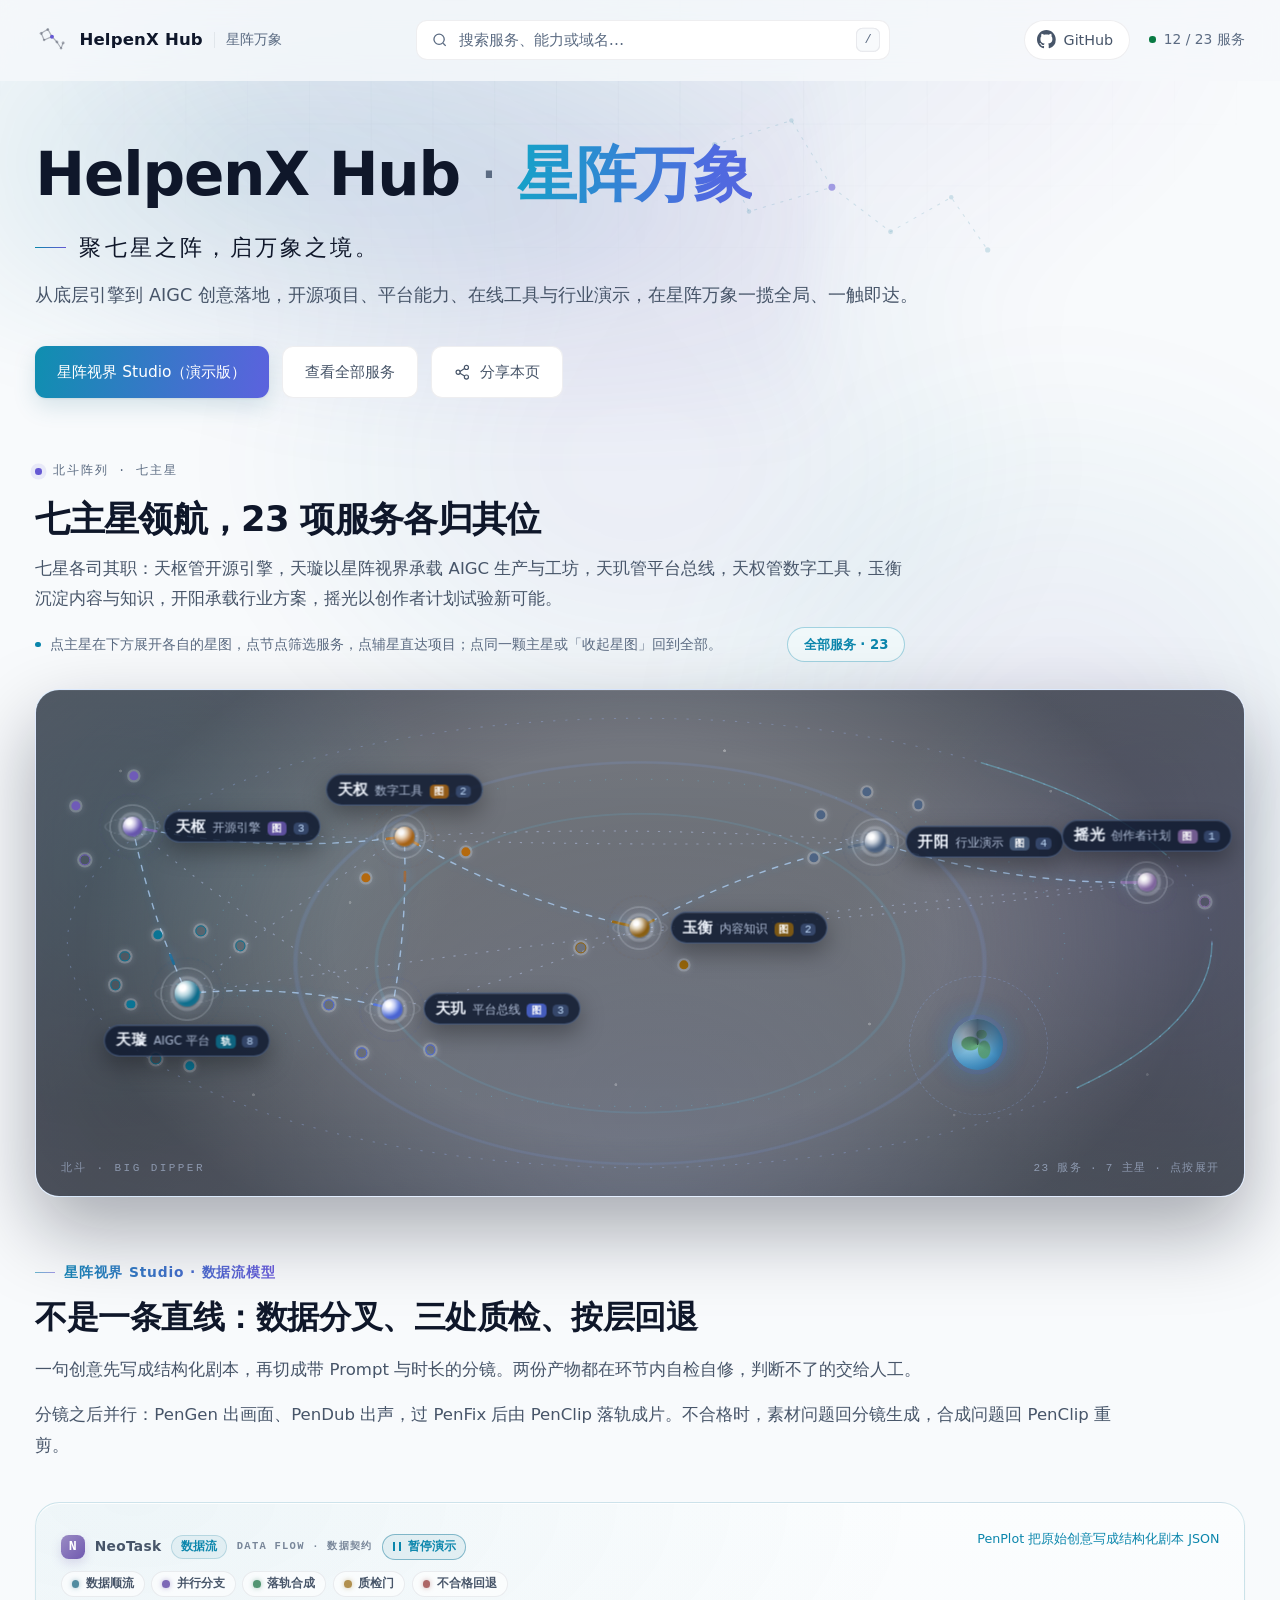
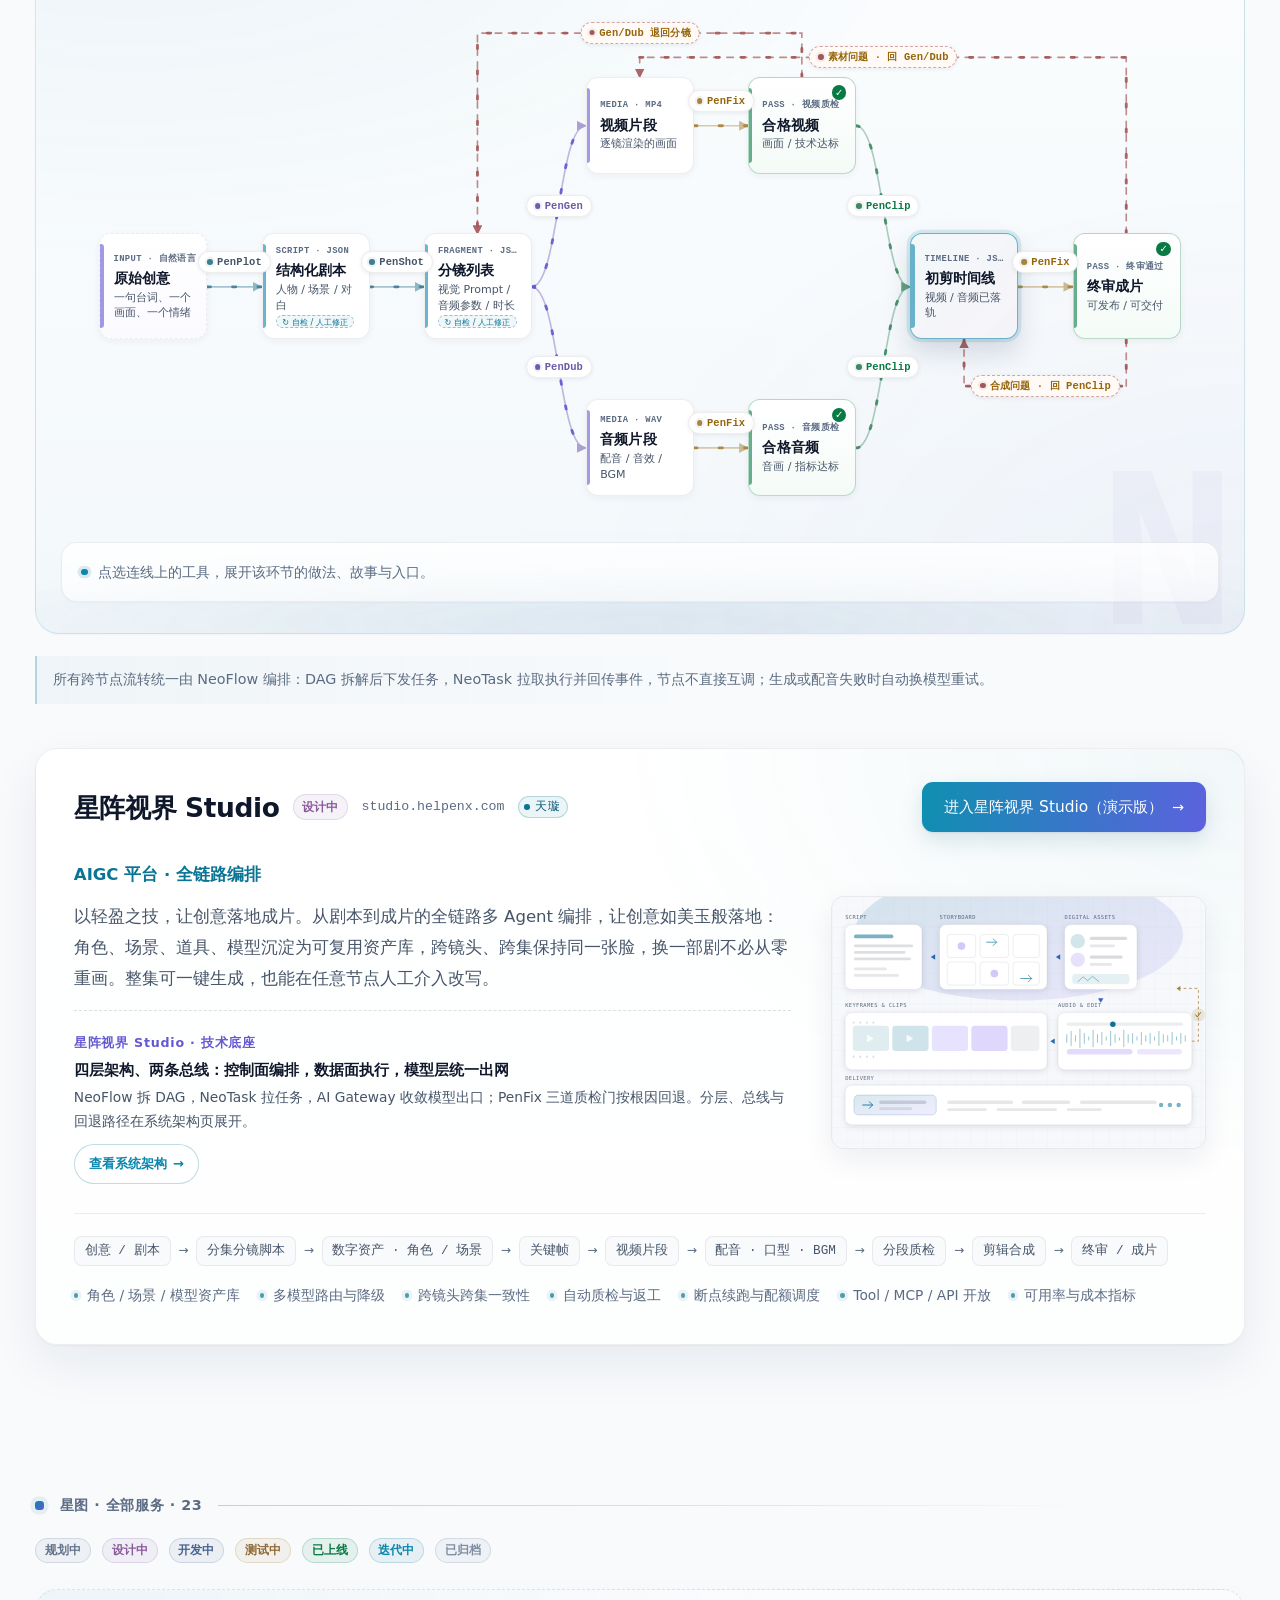
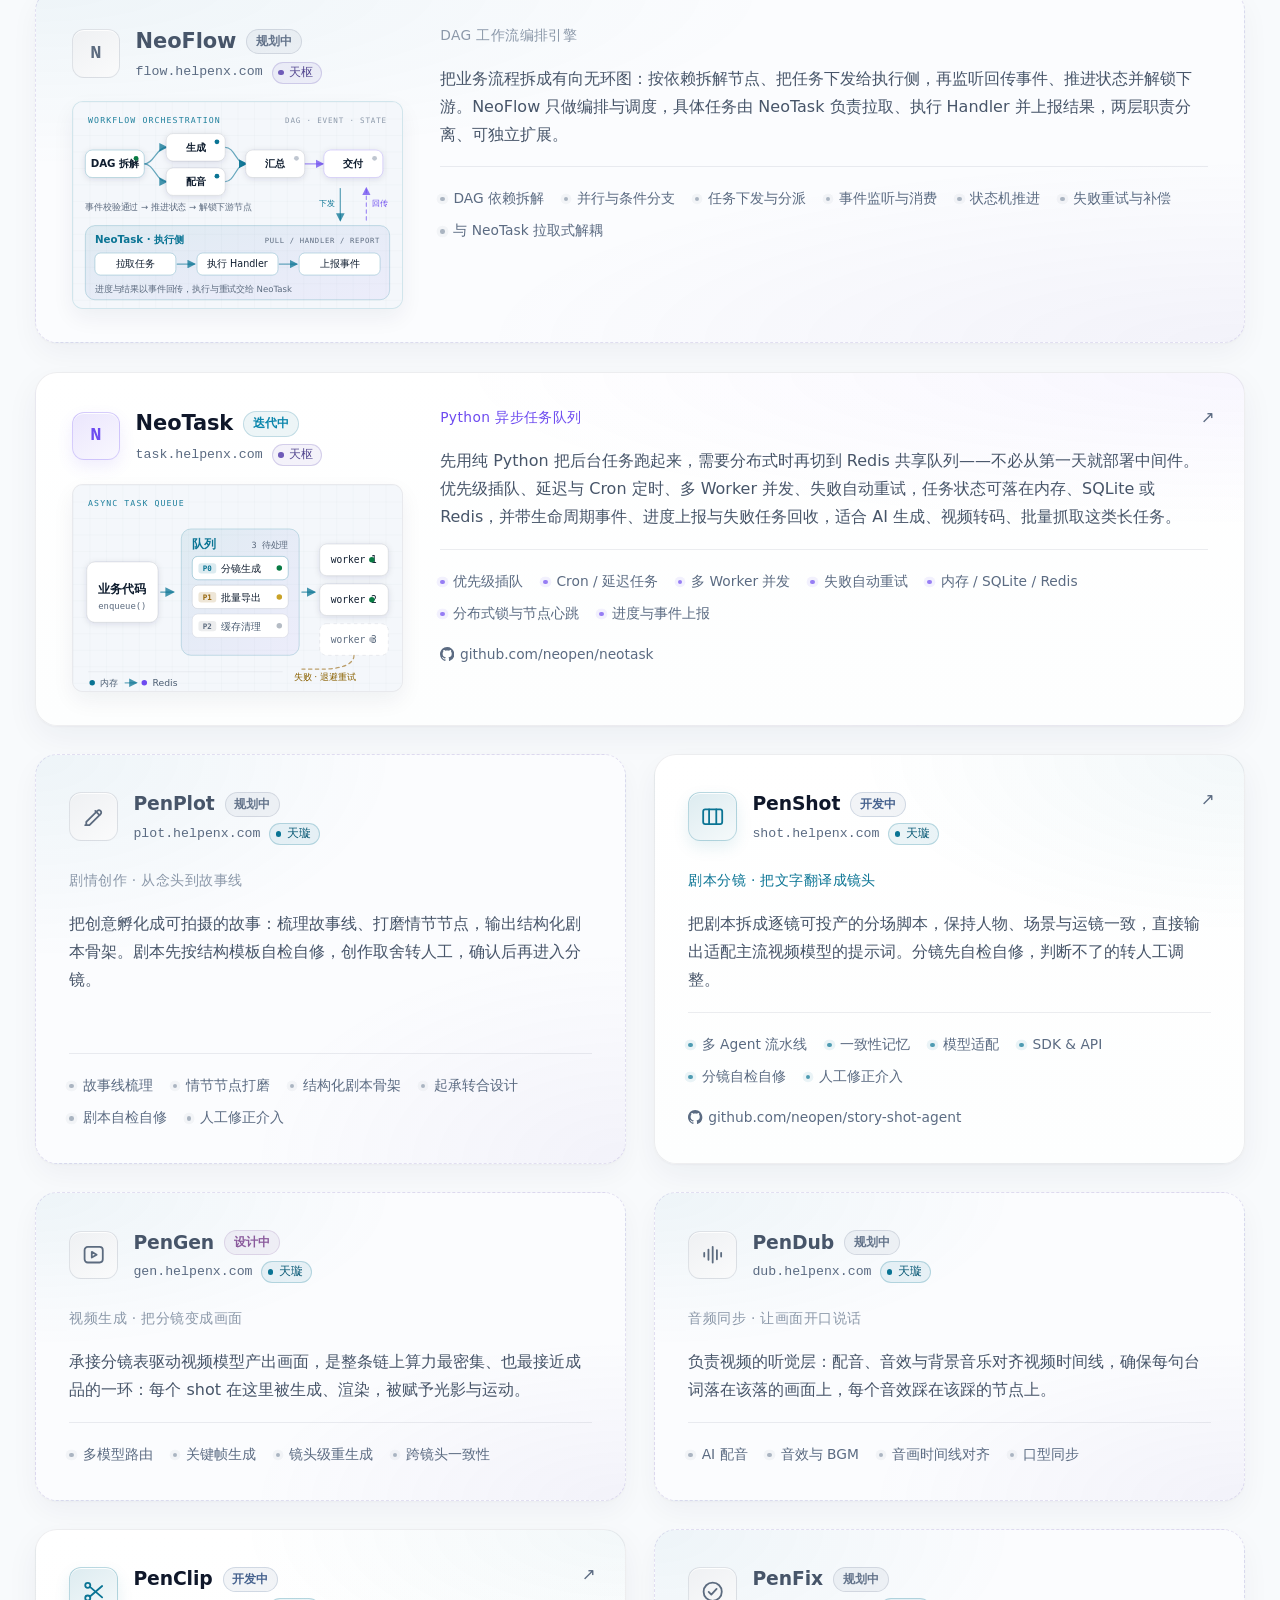
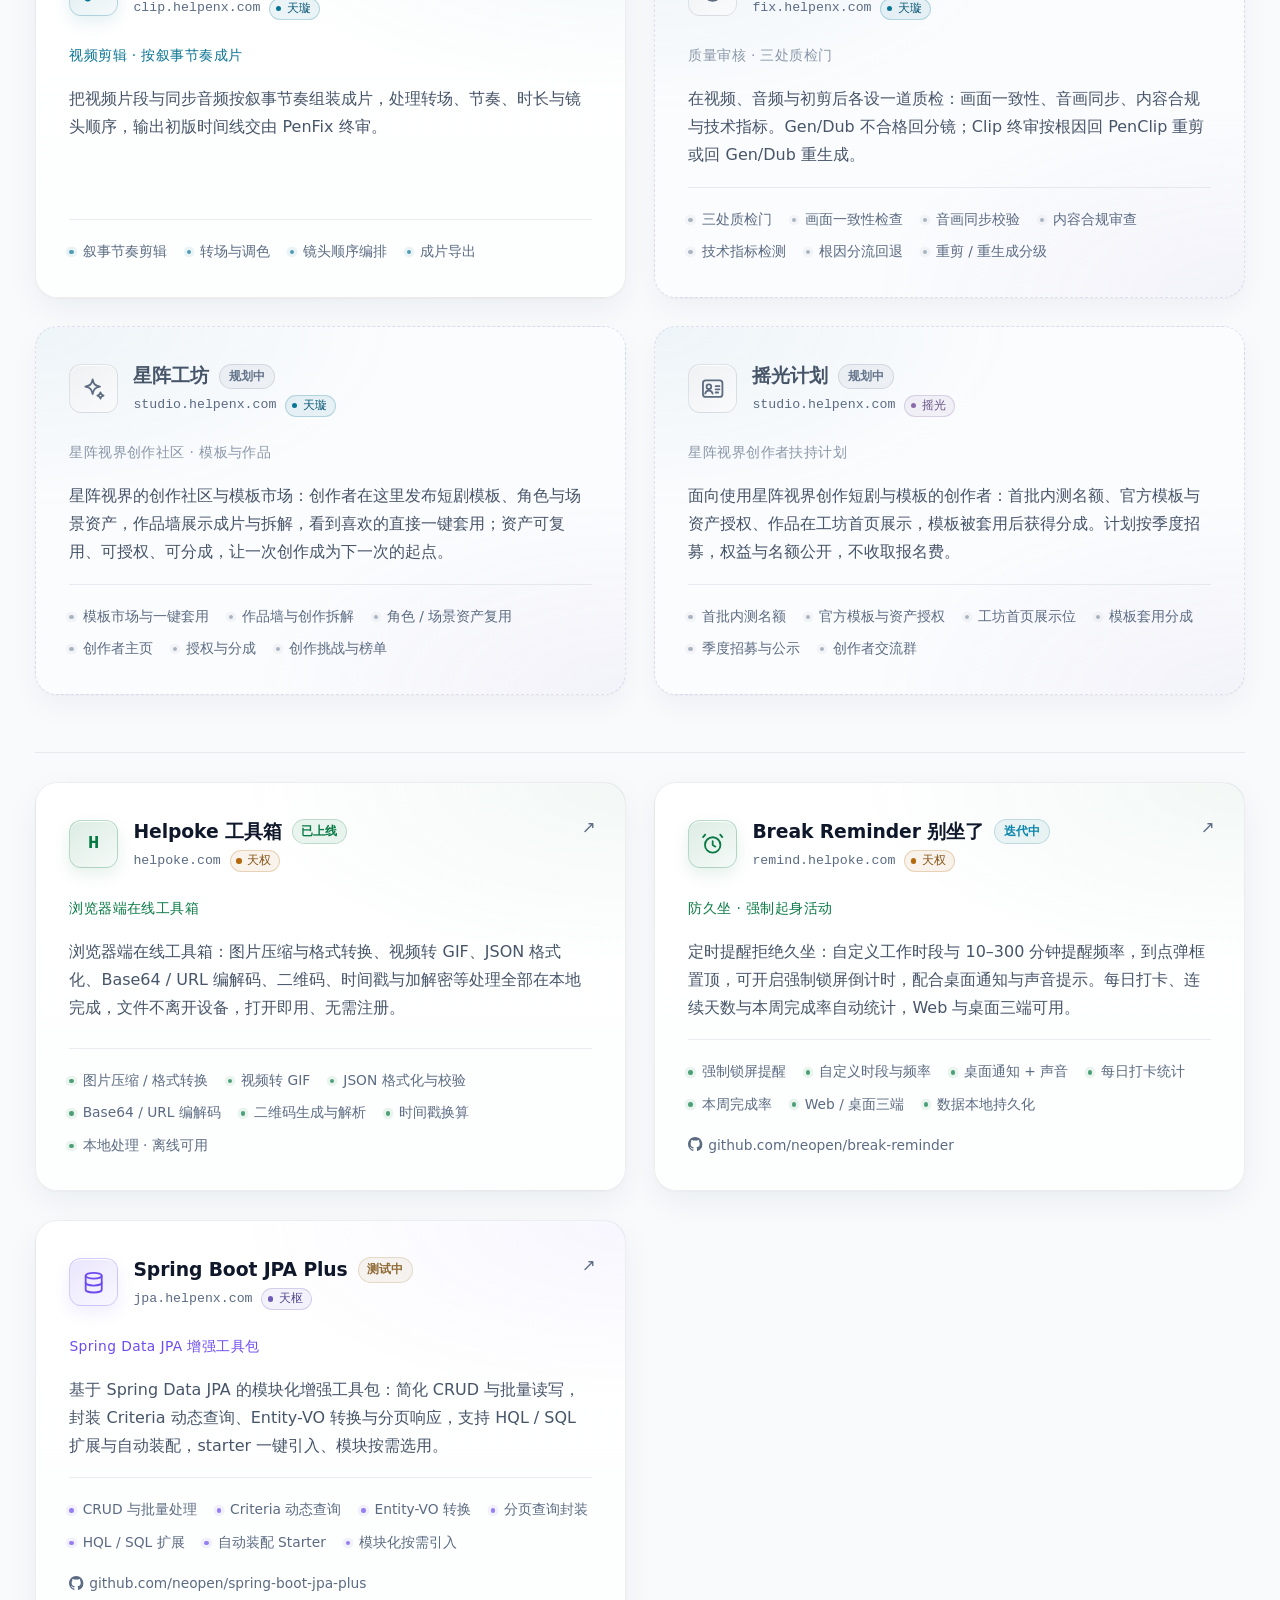
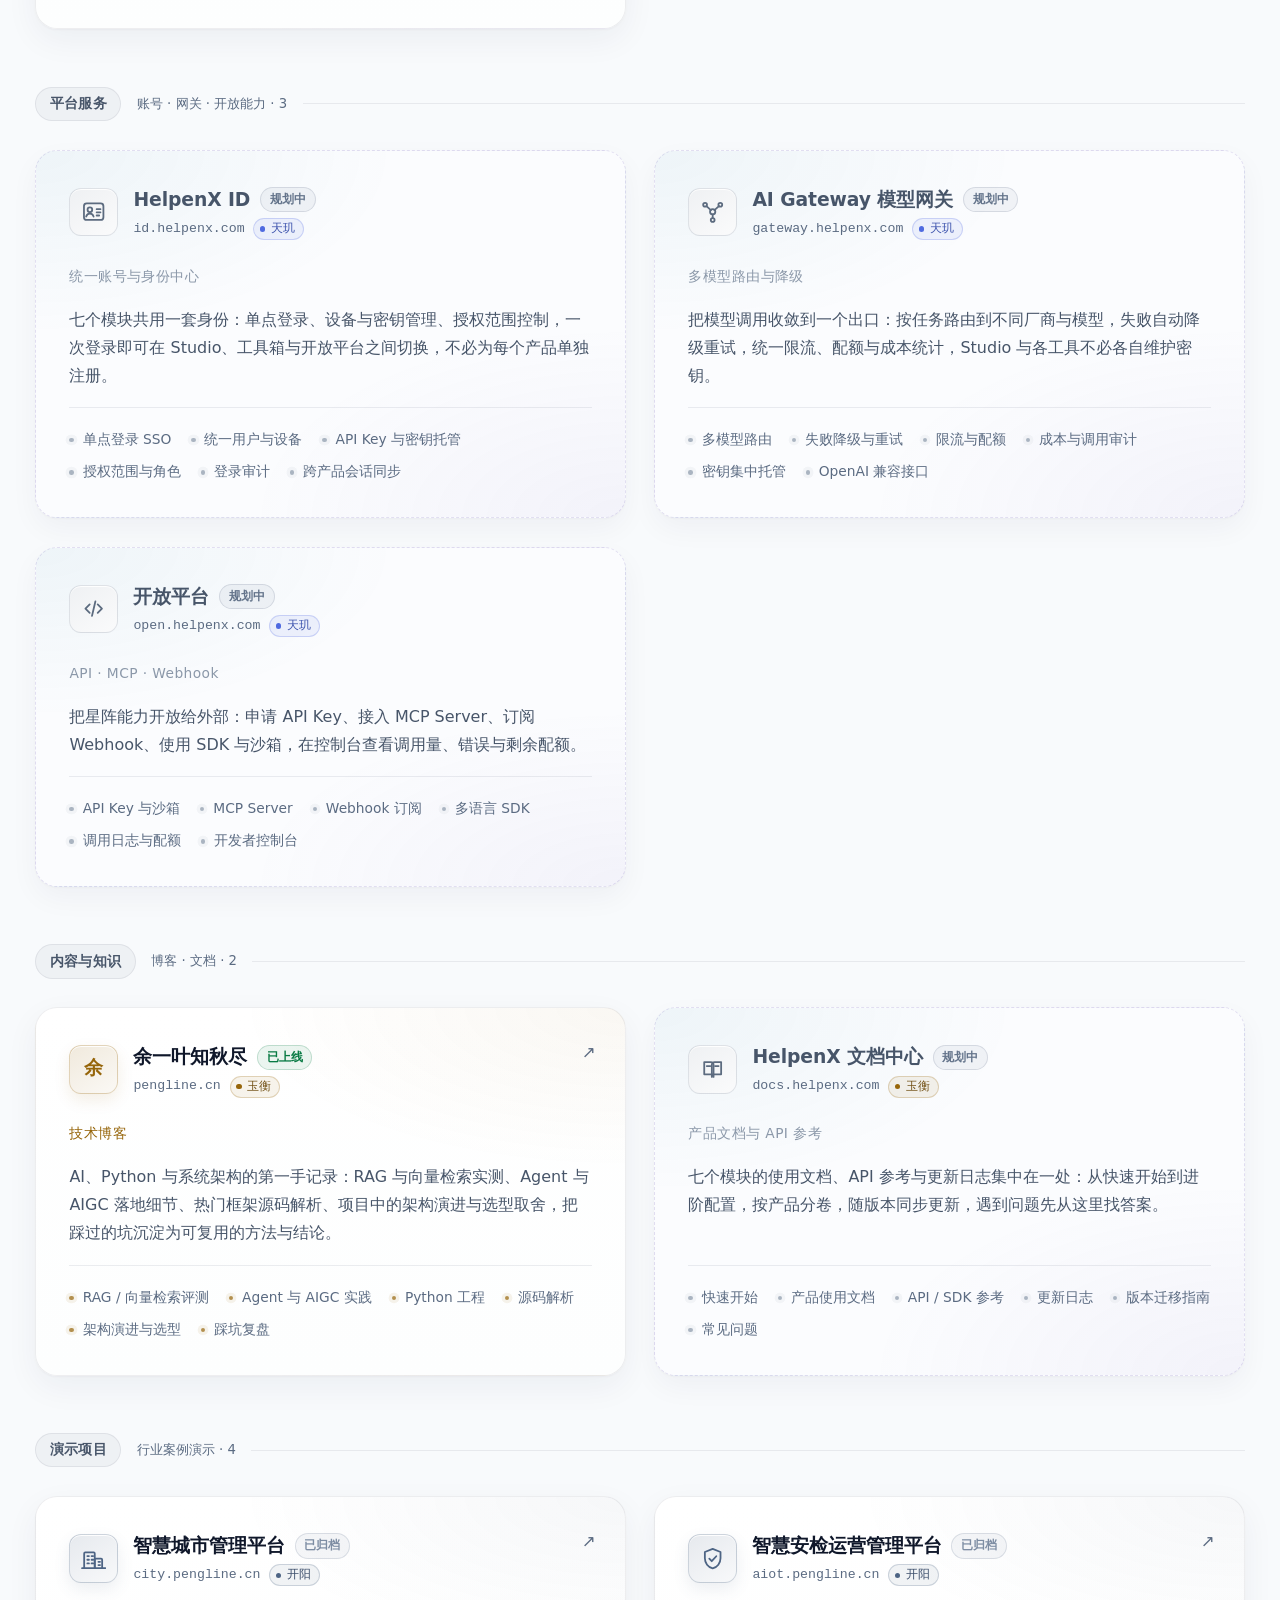
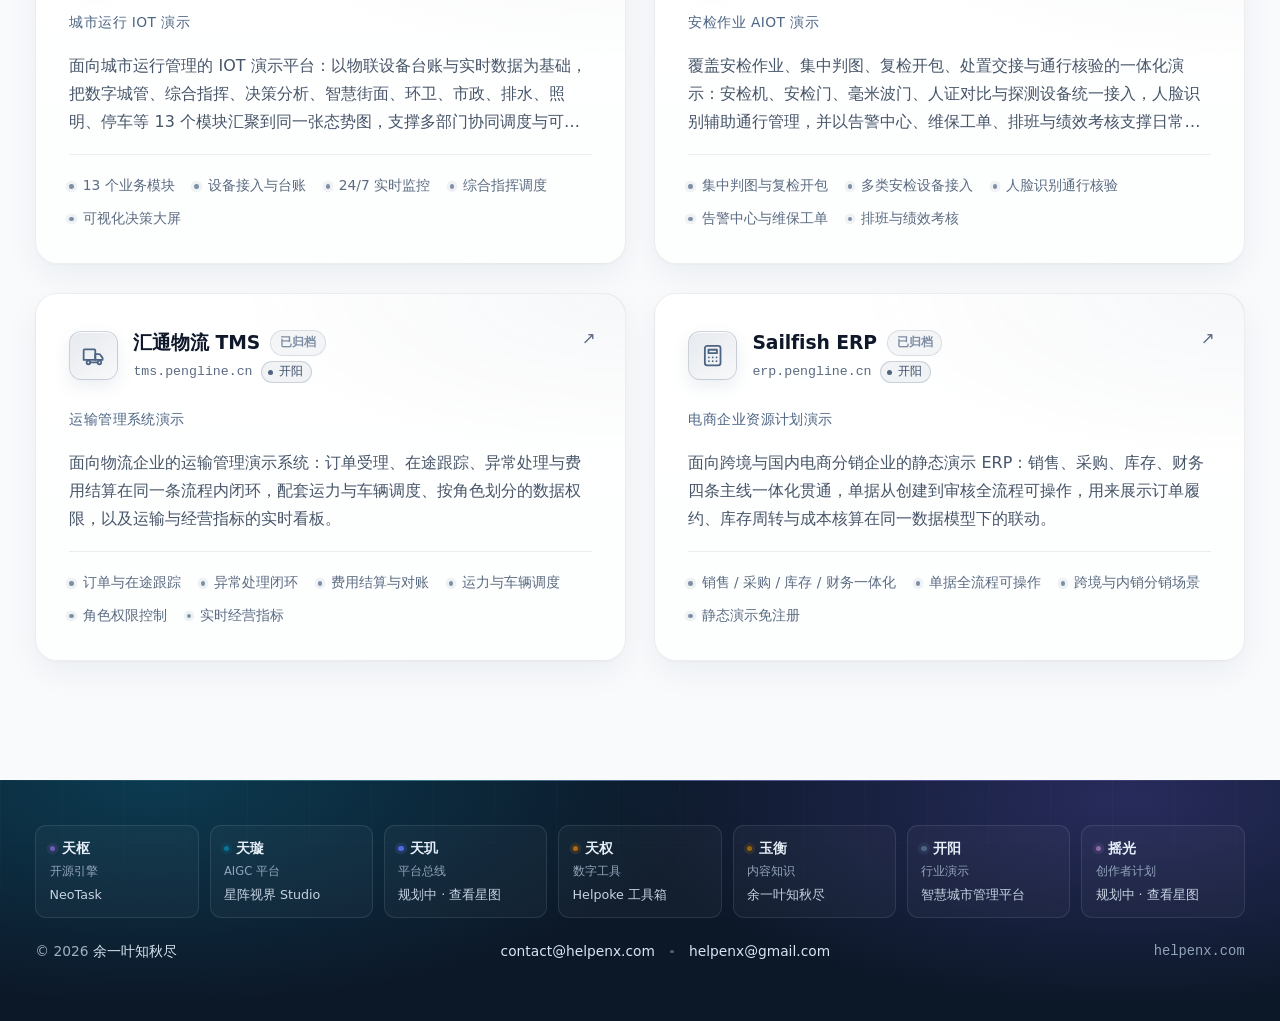
==== commit 085041c0: "全屏" ====
--- a/index.html
+++ b/index.html
@@ -353,10 +353,10 @@
 <link rel="icon" type="image/png" sizes="16x16" href="./assets/icons/favicon-16x16.png" />
 <link rel="apple-touch-icon" sizes="180x180" href="./assets/icons/apple-touch-icon.png" />
 <link rel="mask-icon" href="./assets/icons/favicon-mask.svg" color="#0a7494" />
-<link rel="preload" href="./assets/css/styles.css?v=202611191350" as="style" />
-<link rel="preload" href="./assets/js/app.js?v=202611191350" as="script" />
+<link rel="preload" href="./assets/css/styles.css?v=202611191420" as="style" />
+<link rel="preload" href="./assets/js/app.js?v=202611191420" as="script" />
 <link rel="preload" href="./assets/img/studio-pipeline.svg" as="image" type="image/svg+xml" />
-<link rel="stylesheet" href="./assets/css/styles.css?v=202611191350" fetchpriority="high" />
+<link rel="stylesheet" href="./assets/css/styles.css?v=202611191420" fetchpriority="high" />
 </head>
 <body>
 <svg class="sprite" aria-hidden="true" focusable="false" width="0" height="0">
@@ -1700,6 +1700,6 @@
 }
 </script>
 <div class="share-toast" id="share-toast" role="status" aria-live="polite" hidden></div>
-<script src="./assets/js/app.js?v=202611191350" defer></script>
+<script src="./assets/js/app.js?v=202611191420" defer></script>
 </body>
 </html>
--- a/assets/css/styles.css
+++ b/assets/css/styles.css
@@ -33,7 +33,10 @@
   font-family: var(--sans);
   background: var(--bg);
   color: var(--text);
-  min-height: 100vh;
+  /* 高度先按缩放折算，否则整页放大后 100vh 会把页面撑高一个倍率 */
+  min-height: calc(100vh / var(--page-zoom, 1));
+  /* 宽屏整页等比放大（倍率由 app.js 按视口写入），视口多宽就铺多宽 */
+  zoom: var(--page-zoom, 1);
   line-height: 1.7;
   -webkit-font-smoothing: antialiased;
   text-rendering: optimizeLegibility;
--- a/assets/css/styles.css
+++ b/assets/css/styles.css
@@ -33,7 +33,10 @@
   font-family: var(--sans);
   background: var(--bg);
   color: var(--text);
-  min-height: 100vh;
+  /* 高度先按缩放折算，否则整页放大后 100vh 会把页面撑高一个倍率 */
+  min-height: calc(100vh / var(--page-zoom, 1));
+  /* 宽屏整页等比放大（倍率由 app.js 按视口写入），视口多宽就铺多宽 */
+  zoom: var(--page-zoom, 1);
   line-height: 1.7;
   -webkit-font-smoothing: antialiased;
   text-rendering: optimizeLegibility;
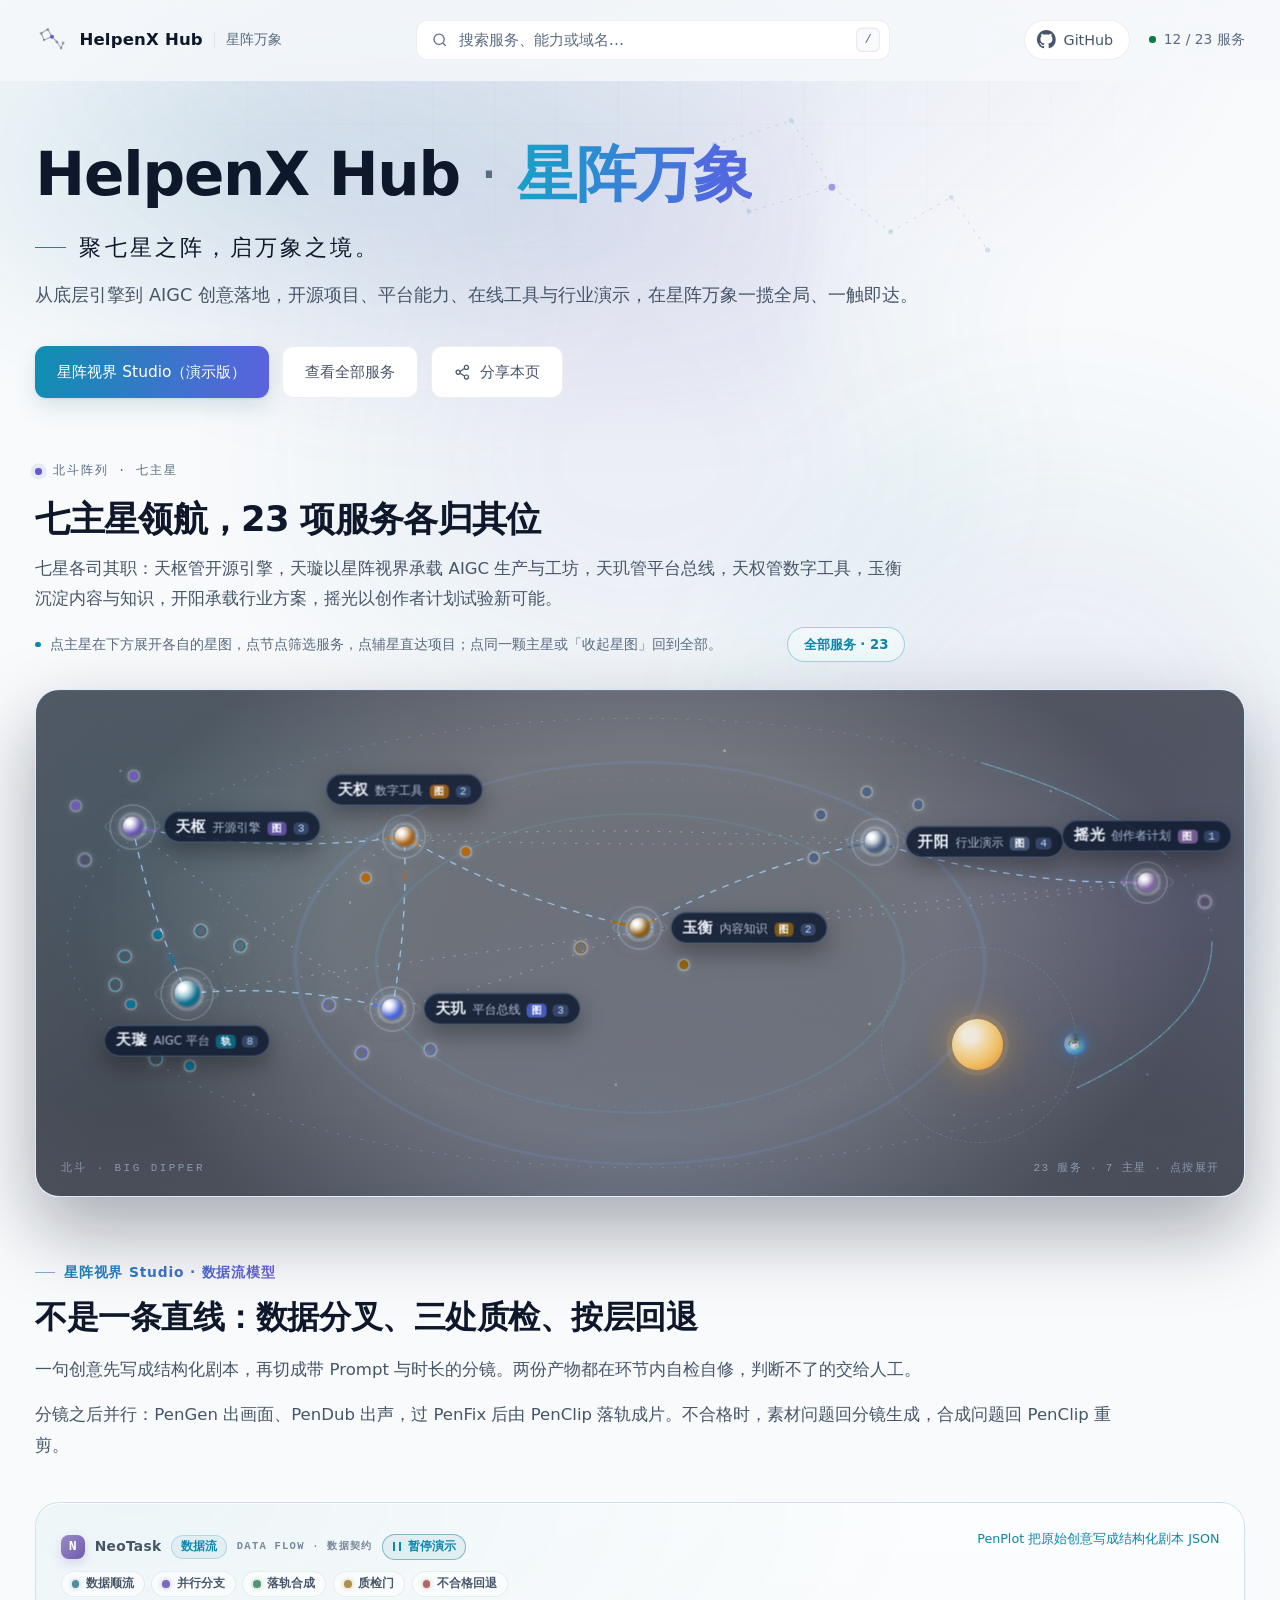
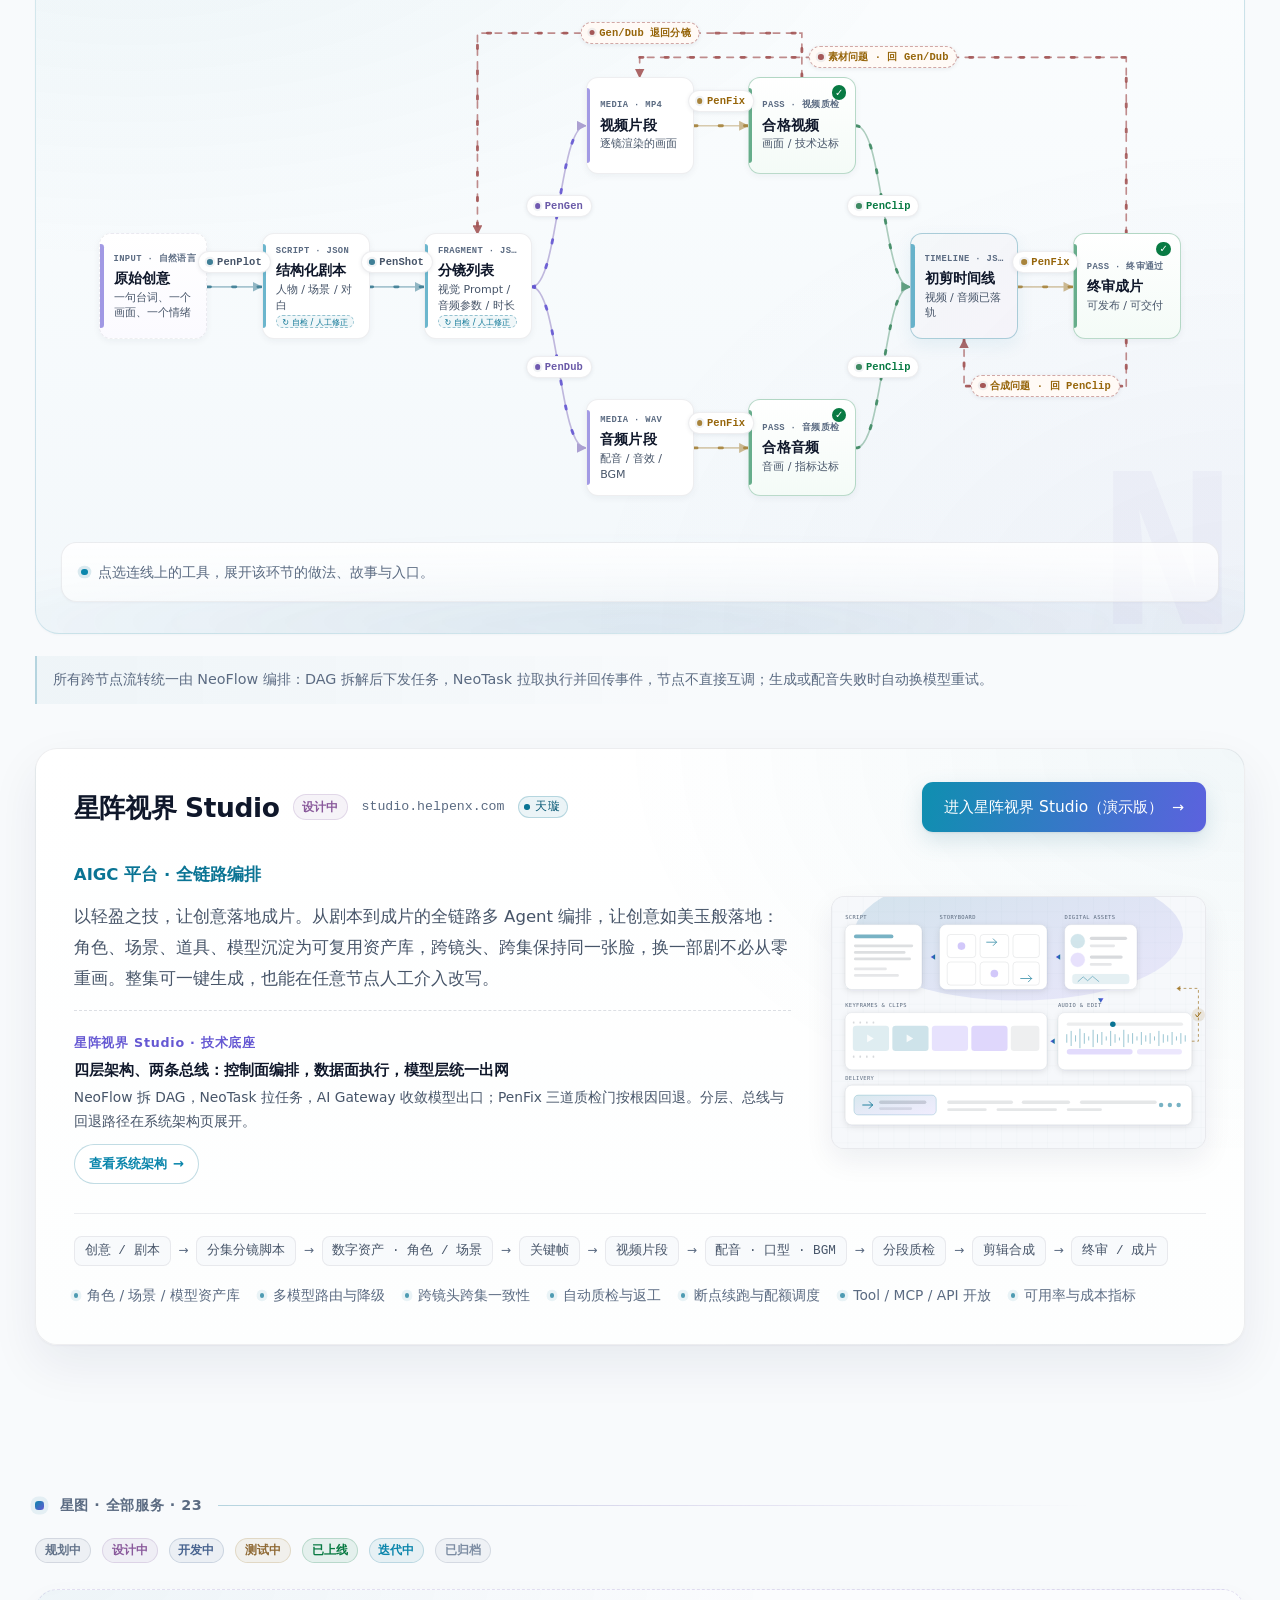
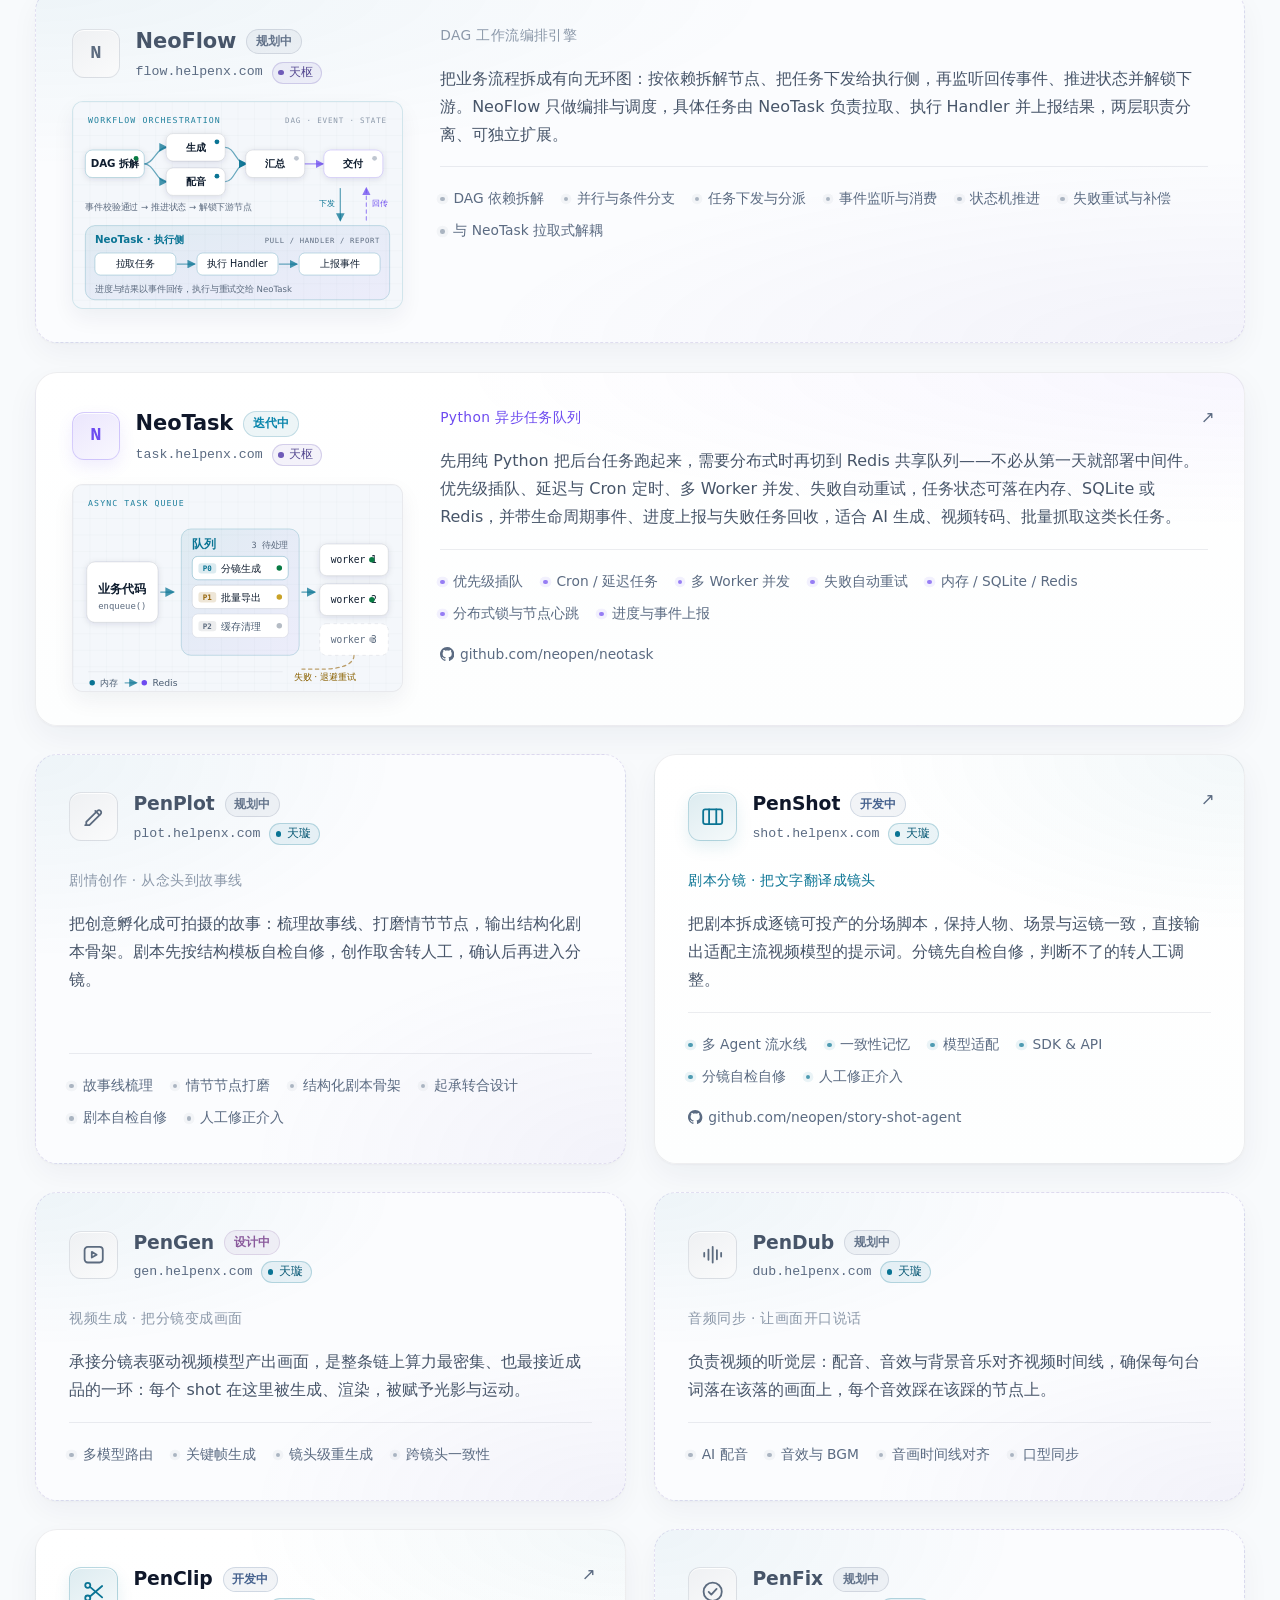
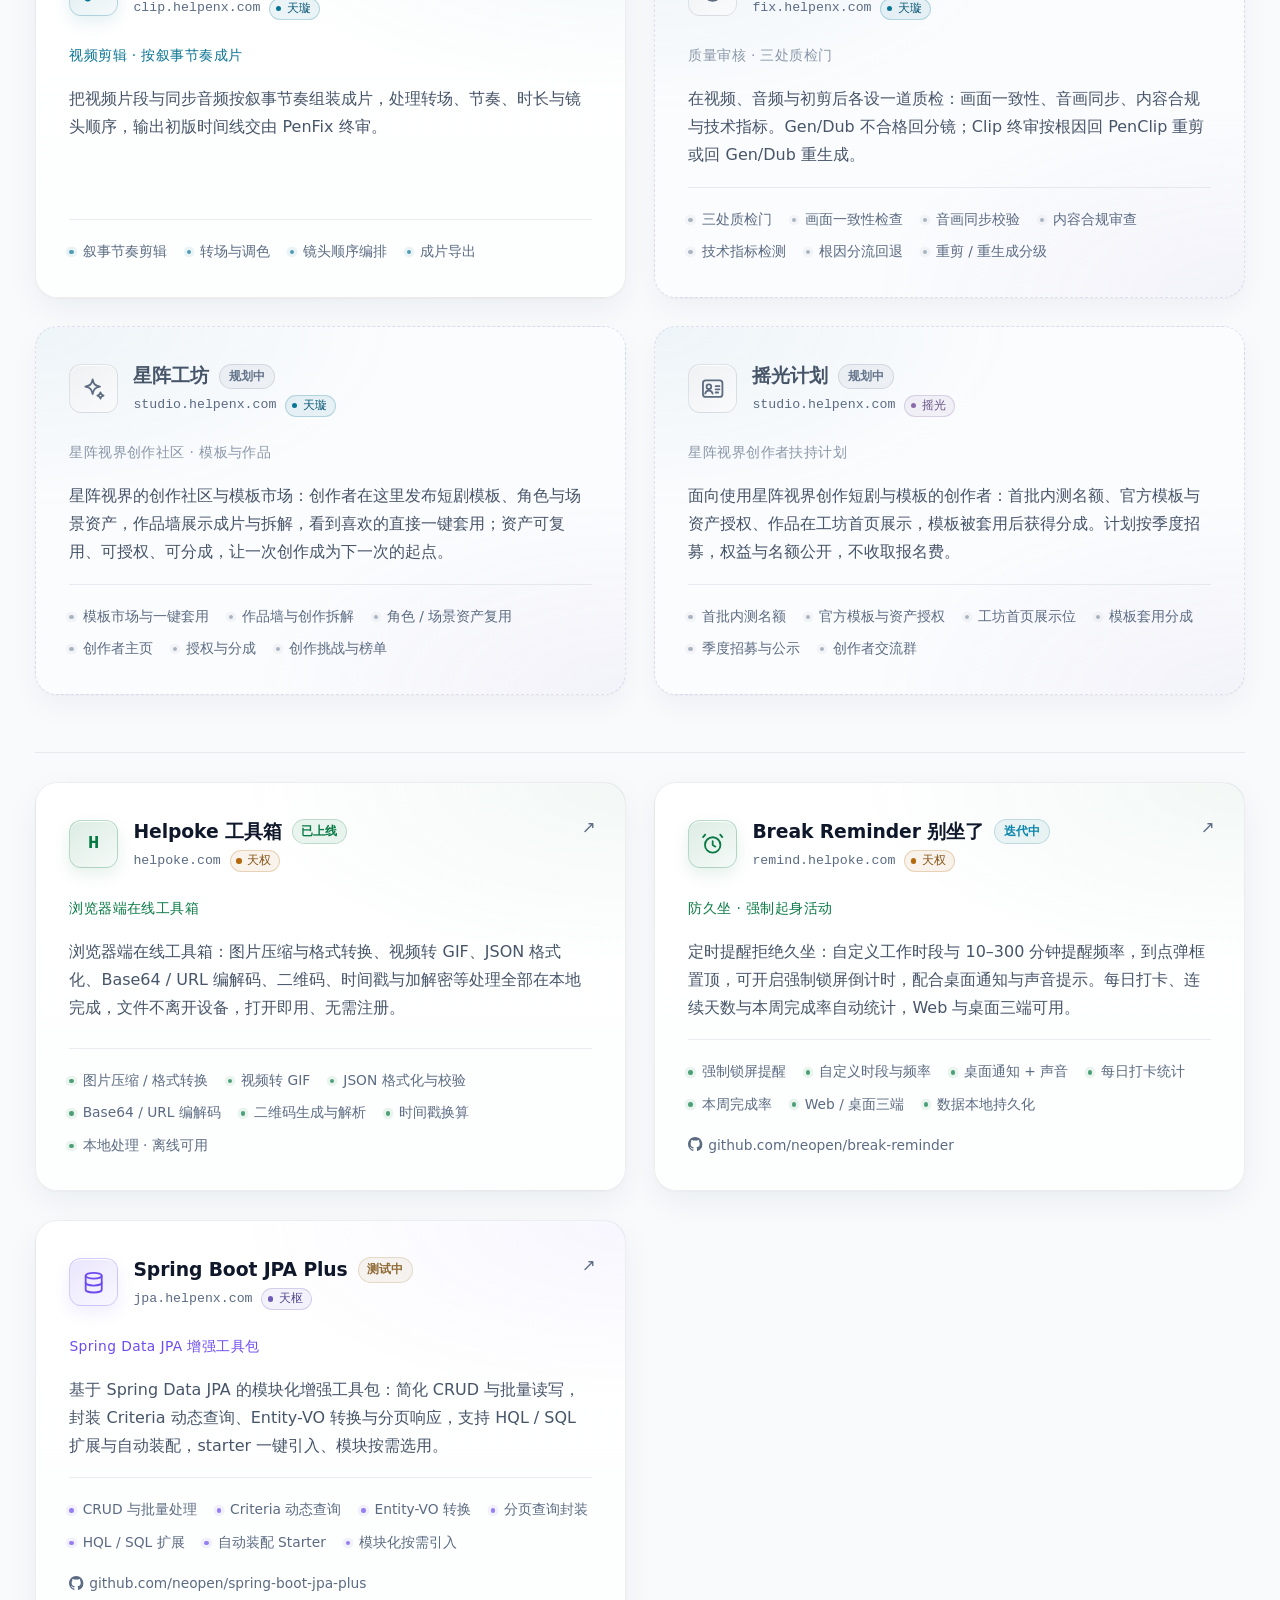
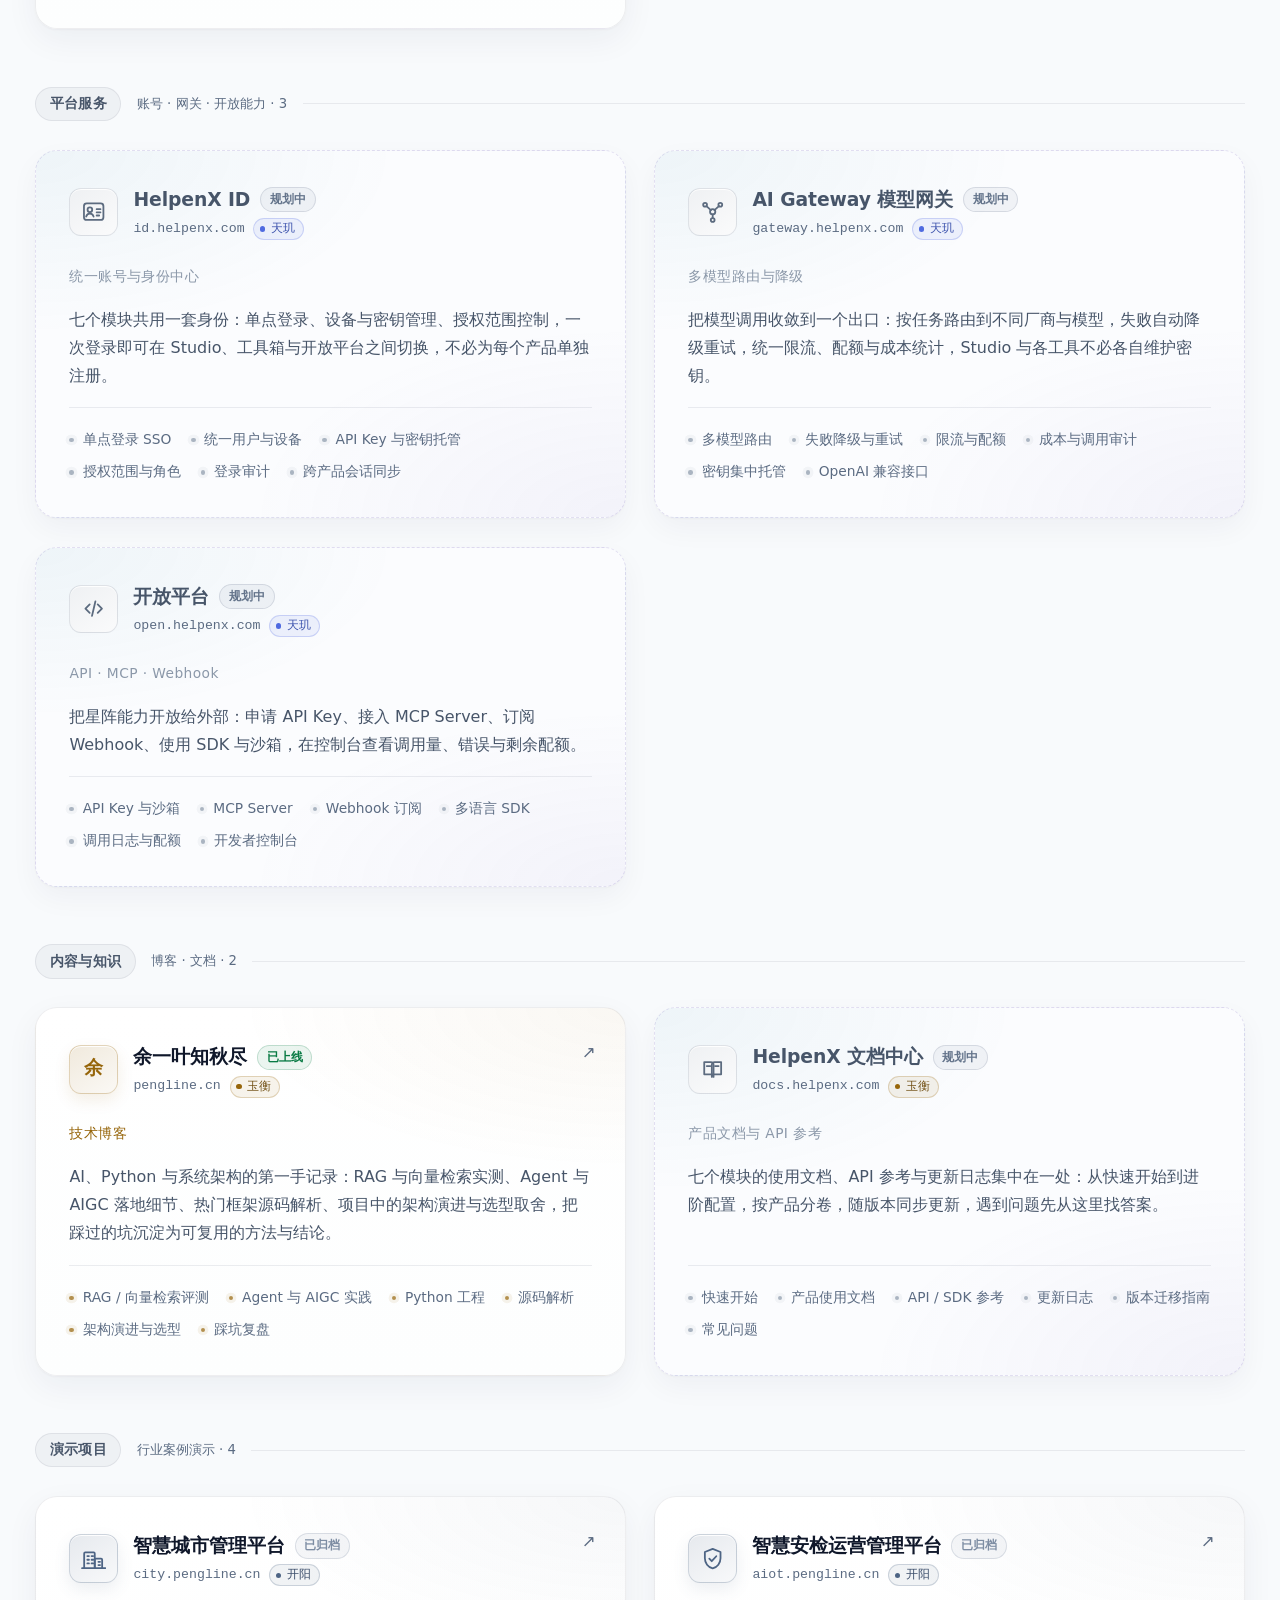
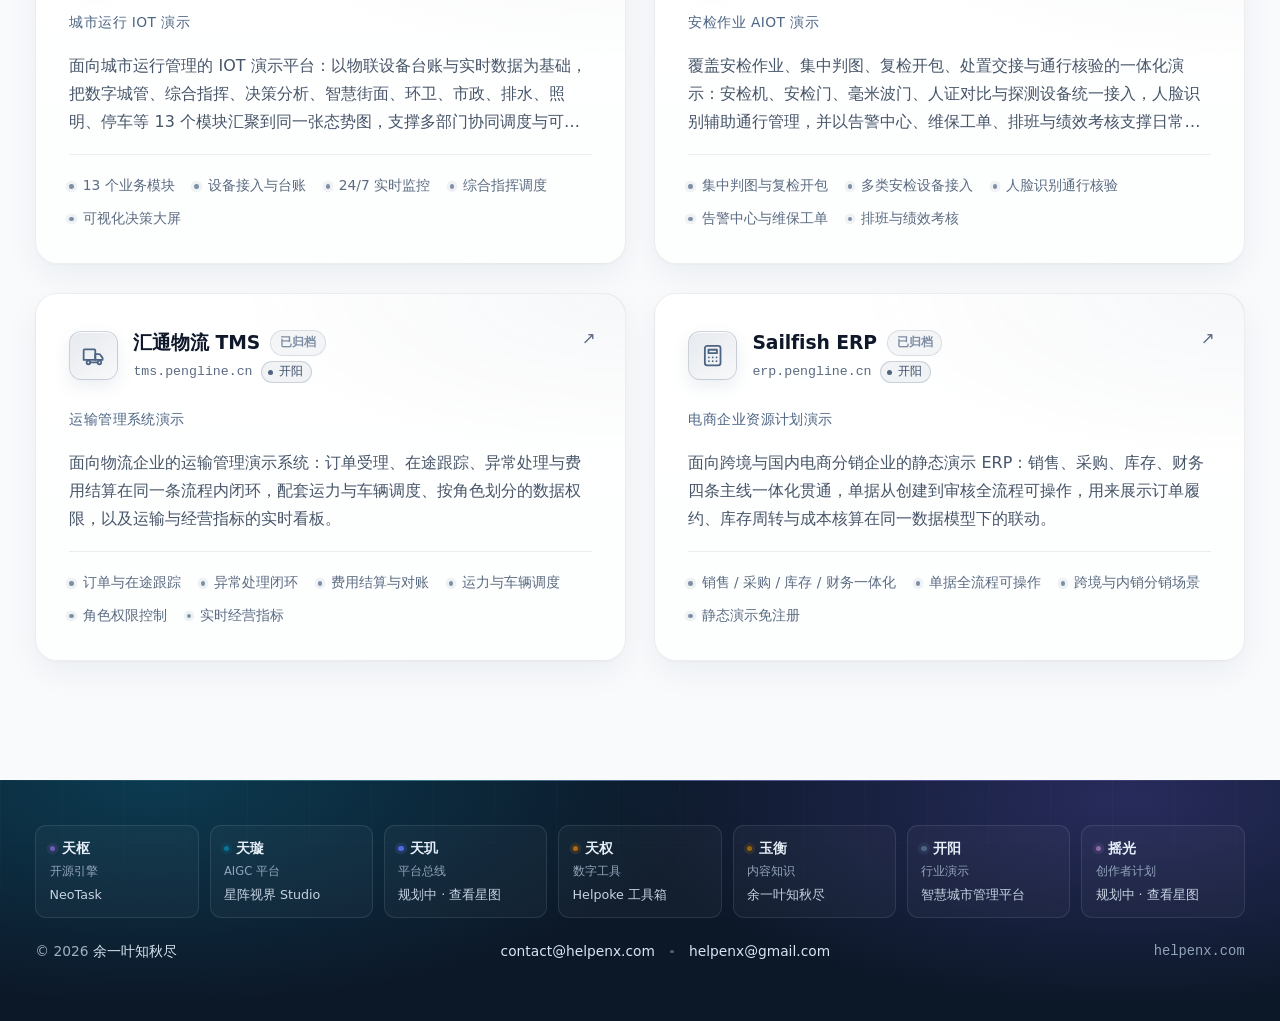
==== commit 4e9549fb: "完善" ====
--- a/index.html
+++ b/index.html
@@ -353,10 +353,10 @@
 <link rel="icon" type="image/png" sizes="16x16" href="./assets/icons/favicon-16x16.png" />
 <link rel="apple-touch-icon" sizes="180x180" href="./assets/icons/apple-touch-icon.png" />
 <link rel="mask-icon" href="./assets/icons/favicon-mask.svg" color="#0a7494" />
-<link rel="preload" href="./assets/css/styles.css?v=202611191420" as="style" />
+<link rel="preload" href="./assets/css/styles.css?v=202611191530" as="style" />
 <link rel="preload" href="./assets/js/app.js?v=202611191420" as="script" />
 <link rel="preload" href="./assets/img/studio-pipeline.svg" as="image" type="image/svg+xml" />
-<link rel="stylesheet" href="./assets/css/styles.css?v=202611191420" fetchpriority="high" />
+<link rel="stylesheet" href="./assets/css/styles.css?v=202611191530" fetchpriority="high" />
 </head>
 <body>
 <svg class="sprite" aria-hidden="true" focusable="false" width="0" height="0">
@@ -579,8 +579,8 @@
             <path class="clink-flow" data-link="kaiyang yaoguang" pathLength="100" d="M695 102Q805.6 131.3 920 129.2" style="stroke:url(#clink-grad-6);--flow-dur:10.6s;--flow-delay:-7.8s"></path>
           </svg>
           <span class="constellation__orbit" aria-hidden="true">
-            <i class="corb corb--moon"></i>
-            <i class="corb corb--earth"></i>
+            <i class="corb corb--sun"></i>
+            <span class="corb-track"><i class="corb corb--earth"><i class="corb corb--moon"></i></i></span>
           </span>
           <span class="constellation__meteors" aria-hidden="true">
             <i style="--x:6%;--y:2%;--len:74px;--dur:9.4s;--delay:-1.2s;--angle:-33deg"></i>
--- a/assets/css/styles.css
+++ b/assets/css/styles.css
@@ -309,22 +309,40 @@
   background: #fff; box-shadow: 0 0 6px rgba(11, 134, 172, 0.8);
 }
 
-/* 右下角的地月：地球为圆心且明显大于月亮，月亮沿虚线轨道绕地球公转（真实比例与关系） */
+/* 右下角小日心系统：太阳固定，地球沿虚线轨道绕日公转，月球再绕地球；比例 日>地>月 */
 .constellation__orbit { position: absolute; inset: 0; z-index: 0; pointer-events: none; }
 .constellation__orbit::before {
   content: ""; position: absolute; left: 78%; top: 70%;
-  width: 124px; height: 124px; margin: -62px 0 0 -62px;
+  width: 176px; height: 176px; margin: -88px 0 0 -88px;
   border: 1px dashed rgba(79, 106, 224, 0.14); border-radius: 50%;
 }
 .corb { position: absolute; left: 78%; top: 70%; border-radius: 50%; }
+/* 太阳是整个系统的圆心，比地球大一圈；暖光收着，不抢七主星的焦点 */
+.corb--sun {
+  width: 46px; height: 46px; margin: -23px 0 0 -23px;
+  background: radial-gradient(circle at 36% 32%, #fff8e9 0 14%,
+    #ffe4a8 34%, #ffc863 62%, #f6a238 84%, #dd7d1d 100%);
+  box-shadow:
+    0 0 0 5px rgba(255, 196, 94, 0.14),
+    0 0 30px rgba(255, 178, 72, 0.5),
+    0 0 64px rgba(255, 168, 60, 0.24);
+}
+/* 0×0 的旋转支点，地球挂在半径 64px 处随它公转 */
+.corb-track {
+  position: absolute; left: 78%; top: 70%;
+  width: 0; height: 0;
+  animation: earthOrbit 64s linear infinite;
+}
 .corb--earth {
-  width: 46px; height: 46px; margin: -23px 0 0 -23px;
+  left: 0; top: 0; width: 20px; height: 20px;
+  margin: -10px 0 0 -10px;
+  transform: translateX(88px);
   background:
     radial-gradient(ellipse 26% 20% at 36% 48%, rgba(92, 172, 112, 0.92) 0 62%, transparent 74%),
     radial-gradient(ellipse 18% 26% at 63% 60%, rgba(84, 162, 106, 0.86) 0 62%, transparent 74%),
     radial-gradient(ellipse 15% 13% at 58% 30%, rgba(108, 184, 126, 0.78) 0 62%, transparent 74%),
     radial-gradient(circle at 31% 27%, #dcf3ff 0 9%, #8ccfef 32%, #4095cc 66%, #1c5a92 100%);
-  box-shadow: 0 0 0 4px rgba(79, 106, 224, 0.14), 0 0 26px rgba(47, 143, 208, 0.5);
+  box-shadow: 0 0 0 3px rgba(79, 106, 224, 0.14), 0 0 16px rgba(47, 143, 208, 0.46);
   animation: earthGlow 7.6s ease-in-out infinite;
 }
 /* 昼夜分界缓慢转过地球，读起来像自转 */
@@ -333,20 +351,22 @@
   background: conic-gradient(from 0deg, rgba(4, 12, 30, 0.6), transparent 34%, transparent 66%, rgba(4, 12, 30, 0.6));
   animation: earthSpin 22s linear infinite;
 }
+/* 月球绕地球：以地球中心为圆心的 20px 小轨道 */
+.corb--earth .corb--moon { left: 50%; top: 50%; }
 .corb--moon {
-  width: 15px; height: 15px; margin: -7.5px 0 0 -7.5px;
+  width: 8px; height: 8px; margin: -4px 0 0 -4px;
   background:
     radial-gradient(circle at 34% 32%, rgba(130, 144, 166, 0.55) 0 13%, transparent 15%),
     radial-gradient(circle at 64% 26%, rgba(130, 144, 166, 0.45) 0 9%, transparent 11%),
     radial-gradient(circle at 68% 64%, rgba(130, 144, 166, 0.5) 0 12%, transparent 14%),
     radial-gradient(circle at 28% 24%, #fdfeff 0 14%, #e4e9f2 44%, #b6c0d1 76%, #8b96aa 100%);
-  box-shadow: 0 0 0 2px rgba(198, 216, 250, 0.12), 0 0 14px rgba(186, 206, 244, 0.45);
+  box-shadow: 0 0 0 1.5px rgba(198, 216, 250, 0.14), 0 0 8px rgba(186, 206, 244, 0.4);
   /* 反向自转抵消公转角度，环形山始终朝向地球 */
-  animation: moonOrbitAround 38s linear infinite;
+  animation: moonOrbitAround 24s linear infinite;
 }
 /* 月晕：一圈极淡柔光 */
 .corb--moon::before {
-  content: ""; position: absolute; inset: -7px; border-radius: 50%;
+  content: ""; position: absolute; inset: -5px; border-radius: 50%;
   background: radial-gradient(circle, rgba(214, 230, 255, 0.2), transparent 68%);
   animation: moonGlow 7.2s ease-in-out infinite;
 }
@@ -733,18 +753,24 @@
   .constellation__board[data-constellation-board]:is([data-tone="dusk"], [data-tone="night"]) .constellation__orbit::before {
     border-color: rgba(150, 185, 255, 0.26);
   }
-  /* 地球是深空里最醒目的天体，月亮只是它身边的小卫星 */
+  /* 深空里太阳仍是光源，但光晕压住，别比七主星还抢眼 */
+  .constellation__board[data-constellation-board]:is([data-tone="dusk"], [data-tone="night"]) .corb--sun {
+    box-shadow:
+      0 0 0 5px rgba(255, 196, 94, 0.12),
+      0 0 28px rgba(255, 178, 72, 0.44),
+      0 0 56px rgba(255, 168, 60, 0.2);
+  }
   .constellation__board[data-constellation-board]:is([data-tone="dusk"], [data-tone="night"]) .corb--earth {
     opacity: 0.96;
-    box-shadow: 0 0 0 4px rgba(79, 106, 224, 0.16), 0 0 28px rgba(47, 143, 208, 0.52);
+    box-shadow: 0 0 0 3px rgba(79, 106, 224, 0.16), 0 0 18px rgba(47, 143, 208, 0.5);
   }
   .constellation__board[data-constellation-board]:is([data-tone="dusk"], [data-tone="night"]) .corb--moon {
-    width: 14px; height: 14px; margin: -7px 0 0 -7px;
+    width: 8px; height: 8px; margin: -4px 0 0 -4px;
     opacity: 0.95;
-    box-shadow: 0 0 0 2px rgba(198, 216, 250, 0.12), 0 0 16px rgba(186, 208, 250, 0.45);
+    box-shadow: 0 0 0 1.5px rgba(198, 216, 250, 0.12), 0 0 10px rgba(186, 208, 250, 0.42);
   }
   .constellation__board[data-constellation-board]:is([data-tone="dusk"], [data-tone="night"]) .corb--moon::before {
-    inset: -6px; opacity: 0.6;
+    inset: -5px; opacity: 0.6;
   }
   .constellation__board[data-constellation-board]:is([data-tone="dusk"], [data-tone="night"]) .constellation__meteors i {
     background: linear-gradient(180deg, transparent, rgba(120, 210, 255, 0.65) 56%, rgba(255, 255, 255, 0.98));
@@ -2414,9 +2440,13 @@
   0%, 100% { opacity: 1; }
   50% { opacity: 0.84; }
 }
+@keyframes earthOrbit {
+  from { transform: rotate(18deg); }
+  to { transform: rotate(378deg); }
+}
 @keyframes moonOrbitAround {
-  from { transform: rotate(-38deg) translateX(62px) rotate(38deg); }
-  to { transform: rotate(322deg) translateX(62px) rotate(-322deg); }
+  from { transform: rotate(-38deg) translateX(28px) rotate(38deg); }
+  to { transform: rotate(322deg) translateX(28px) rotate(-322deg); }
 }
 @keyframes earthGlow {
   0%, 100% { box-shadow: 0 0 0 2px rgba(79, 106, 224, 0.12), 0 0 10px rgba(47, 143, 208, 0.45); }
--- a/assets/css/styles.css
+++ b/assets/css/styles.css
@@ -309,22 +309,40 @@
   background: #fff; box-shadow: 0 0 6px rgba(11, 134, 172, 0.8);
 }
 
-/* 右下角的地月：地球为圆心且明显大于月亮，月亮沿虚线轨道绕地球公转（真实比例与关系） */
+/* 右下角小日心系统：太阳固定，地球沿虚线轨道绕日公转，月球再绕地球；比例 日>地>月 */
 .constellation__orbit { position: absolute; inset: 0; z-index: 0; pointer-events: none; }
 .constellation__orbit::before {
   content: ""; position: absolute; left: 78%; top: 70%;
-  width: 124px; height: 124px; margin: -62px 0 0 -62px;
+  width: 176px; height: 176px; margin: -88px 0 0 -88px;
   border: 1px dashed rgba(79, 106, 224, 0.14); border-radius: 50%;
 }
 .corb { position: absolute; left: 78%; top: 70%; border-radius: 50%; }
+/* 太阳是整个系统的圆心，比地球大一圈；暖光收着，不抢七主星的焦点 */
+.corb--sun {
+  width: 46px; height: 46px; margin: -23px 0 0 -23px;
+  background: radial-gradient(circle at 36% 32%, #fff8e9 0 14%,
+    #ffe4a8 34%, #ffc863 62%, #f6a238 84%, #dd7d1d 100%);
+  box-shadow:
+    0 0 0 5px rgba(255, 196, 94, 0.14),
+    0 0 30px rgba(255, 178, 72, 0.5),
+    0 0 64px rgba(255, 168, 60, 0.24);
+}
+/* 0×0 的旋转支点，地球挂在半径 64px 处随它公转 */
+.corb-track {
+  position: absolute; left: 78%; top: 70%;
+  width: 0; height: 0;
+  animation: earthOrbit 64s linear infinite;
+}
 .corb--earth {
-  width: 46px; height: 46px; margin: -23px 0 0 -23px;
+  left: 0; top: 0; width: 20px; height: 20px;
+  margin: -10px 0 0 -10px;
+  transform: translateX(88px);
   background:
     radial-gradient(ellipse 26% 20% at 36% 48%, rgba(92, 172, 112, 0.92) 0 62%, transparent 74%),
     radial-gradient(ellipse 18% 26% at 63% 60%, rgba(84, 162, 106, 0.86) 0 62%, transparent 74%),
     radial-gradient(ellipse 15% 13% at 58% 30%, rgba(108, 184, 126, 0.78) 0 62%, transparent 74%),
     radial-gradient(circle at 31% 27%, #dcf3ff 0 9%, #8ccfef 32%, #4095cc 66%, #1c5a92 100%);
-  box-shadow: 0 0 0 4px rgba(79, 106, 224, 0.14), 0 0 26px rgba(47, 143, 208, 0.5);
+  box-shadow: 0 0 0 3px rgba(79, 106, 224, 0.14), 0 0 16px rgba(47, 143, 208, 0.46);
   animation: earthGlow 7.6s ease-in-out infinite;
 }
 /* 昼夜分界缓慢转过地球，读起来像自转 */
@@ -333,20 +351,22 @@
   background: conic-gradient(from 0deg, rgba(4, 12, 30, 0.6), transparent 34%, transparent 66%, rgba(4, 12, 30, 0.6));
   animation: earthSpin 22s linear infinite;
 }
+/* 月球绕地球：以地球中心为圆心的 20px 小轨道 */
+.corb--earth .corb--moon { left: 50%; top: 50%; }
 .corb--moon {
-  width: 15px; height: 15px; margin: -7.5px 0 0 -7.5px;
+  width: 8px; height: 8px; margin: -4px 0 0 -4px;
   background:
     radial-gradient(circle at 34% 32%, rgba(130, 144, 166, 0.55) 0 13%, transparent 15%),
     radial-gradient(circle at 64% 26%, rgba(130, 144, 166, 0.45) 0 9%, transparent 11%),
     radial-gradient(circle at 68% 64%, rgba(130, 144, 166, 0.5) 0 12%, transparent 14%),
     radial-gradient(circle at 28% 24%, #fdfeff 0 14%, #e4e9f2 44%, #b6c0d1 76%, #8b96aa 100%);
-  box-shadow: 0 0 0 2px rgba(198, 216, 250, 0.12), 0 0 14px rgba(186, 206, 244, 0.45);
+  box-shadow: 0 0 0 1.5px rgba(198, 216, 250, 0.14), 0 0 8px rgba(186, 206, 244, 0.4);
   /* 反向自转抵消公转角度，环形山始终朝向地球 */
-  animation: moonOrbitAround 38s linear infinite;
+  animation: moonOrbitAround 24s linear infinite;
 }
 /* 月晕：一圈极淡柔光 */
 .corb--moon::before {
-  content: ""; position: absolute; inset: -7px; border-radius: 50%;
+  content: ""; position: absolute; inset: -5px; border-radius: 50%;
   background: radial-gradient(circle, rgba(214, 230, 255, 0.2), transparent 68%);
   animation: moonGlow 7.2s ease-in-out infinite;
 }
@@ -733,18 +753,24 @@
   .constellation__board[data-constellation-board]:is([data-tone="dusk"], [data-tone="night"]) .constellation__orbit::before {
     border-color: rgba(150, 185, 255, 0.26);
   }
-  /* 地球是深空里最醒目的天体，月亮只是它身边的小卫星 */
+  /* 深空里太阳仍是光源，但光晕压住，别比七主星还抢眼 */
+  .constellation__board[data-constellation-board]:is([data-tone="dusk"], [data-tone="night"]) .corb--sun {
+    box-shadow:
+      0 0 0 5px rgba(255, 196, 94, 0.12),
+      0 0 28px rgba(255, 178, 72, 0.44),
+      0 0 56px rgba(255, 168, 60, 0.2);
+  }
   .constellation__board[data-constellation-board]:is([data-tone="dusk"], [data-tone="night"]) .corb--earth {
     opacity: 0.96;
-    box-shadow: 0 0 0 4px rgba(79, 106, 224, 0.16), 0 0 28px rgba(47, 143, 208, 0.52);
+    box-shadow: 0 0 0 3px rgba(79, 106, 224, 0.16), 0 0 18px rgba(47, 143, 208, 0.5);
   }
   .constellation__board[data-constellation-board]:is([data-tone="dusk"], [data-tone="night"]) .corb--moon {
-    width: 14px; height: 14px; margin: -7px 0 0 -7px;
+    width: 8px; height: 8px; margin: -4px 0 0 -4px;
     opacity: 0.95;
-    box-shadow: 0 0 0 2px rgba(198, 216, 250, 0.12), 0 0 16px rgba(186, 208, 250, 0.45);
+    box-shadow: 0 0 0 1.5px rgba(198, 216, 250, 0.12), 0 0 10px rgba(186, 208, 250, 0.42);
   }
   .constellation__board[data-constellation-board]:is([data-tone="dusk"], [data-tone="night"]) .corb--moon::before {
-    inset: -6px; opacity: 0.6;
+    inset: -5px; opacity: 0.6;
   }
   .constellation__board[data-constellation-board]:is([data-tone="dusk"], [data-tone="night"]) .constellation__meteors i {
     background: linear-gradient(180deg, transparent, rgba(120, 210, 255, 0.65) 56%, rgba(255, 255, 255, 0.98));
@@ -2414,9 +2440,13 @@
   0%, 100% { opacity: 1; }
   50% { opacity: 0.84; }
 }
+@keyframes earthOrbit {
+  from { transform: rotate(18deg); }
+  to { transform: rotate(378deg); }
+}
 @keyframes moonOrbitAround {
-  from { transform: rotate(-38deg) translateX(62px) rotate(38deg); }
-  to { transform: rotate(322deg) translateX(62px) rotate(-322deg); }
+  from { transform: rotate(-38deg) translateX(28px) rotate(38deg); }
+  to { transform: rotate(322deg) translateX(28px) rotate(-322deg); }
 }
 @keyframes earthGlow {
   0%, 100% { box-shadow: 0 0 0 2px rgba(79, 106, 224, 0.12), 0 0 10px rgba(47, 143, 208, 0.45); }
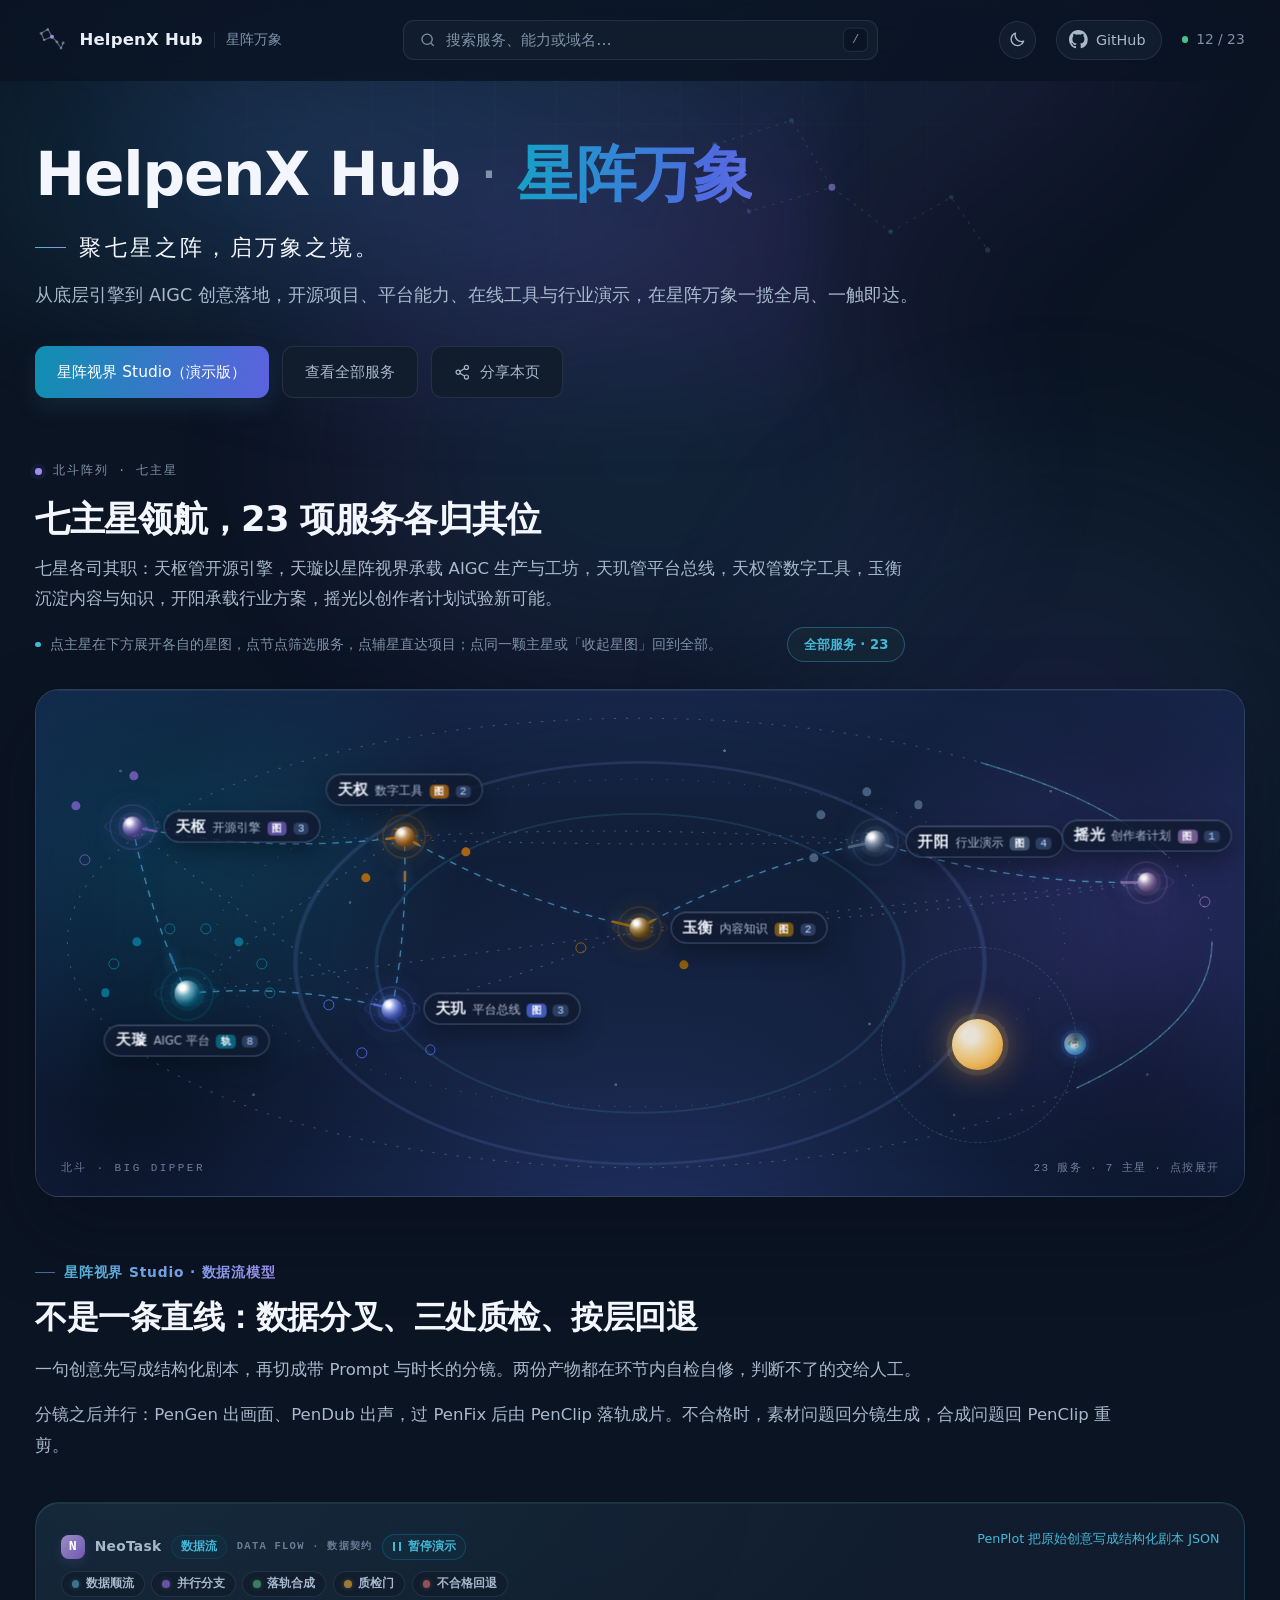
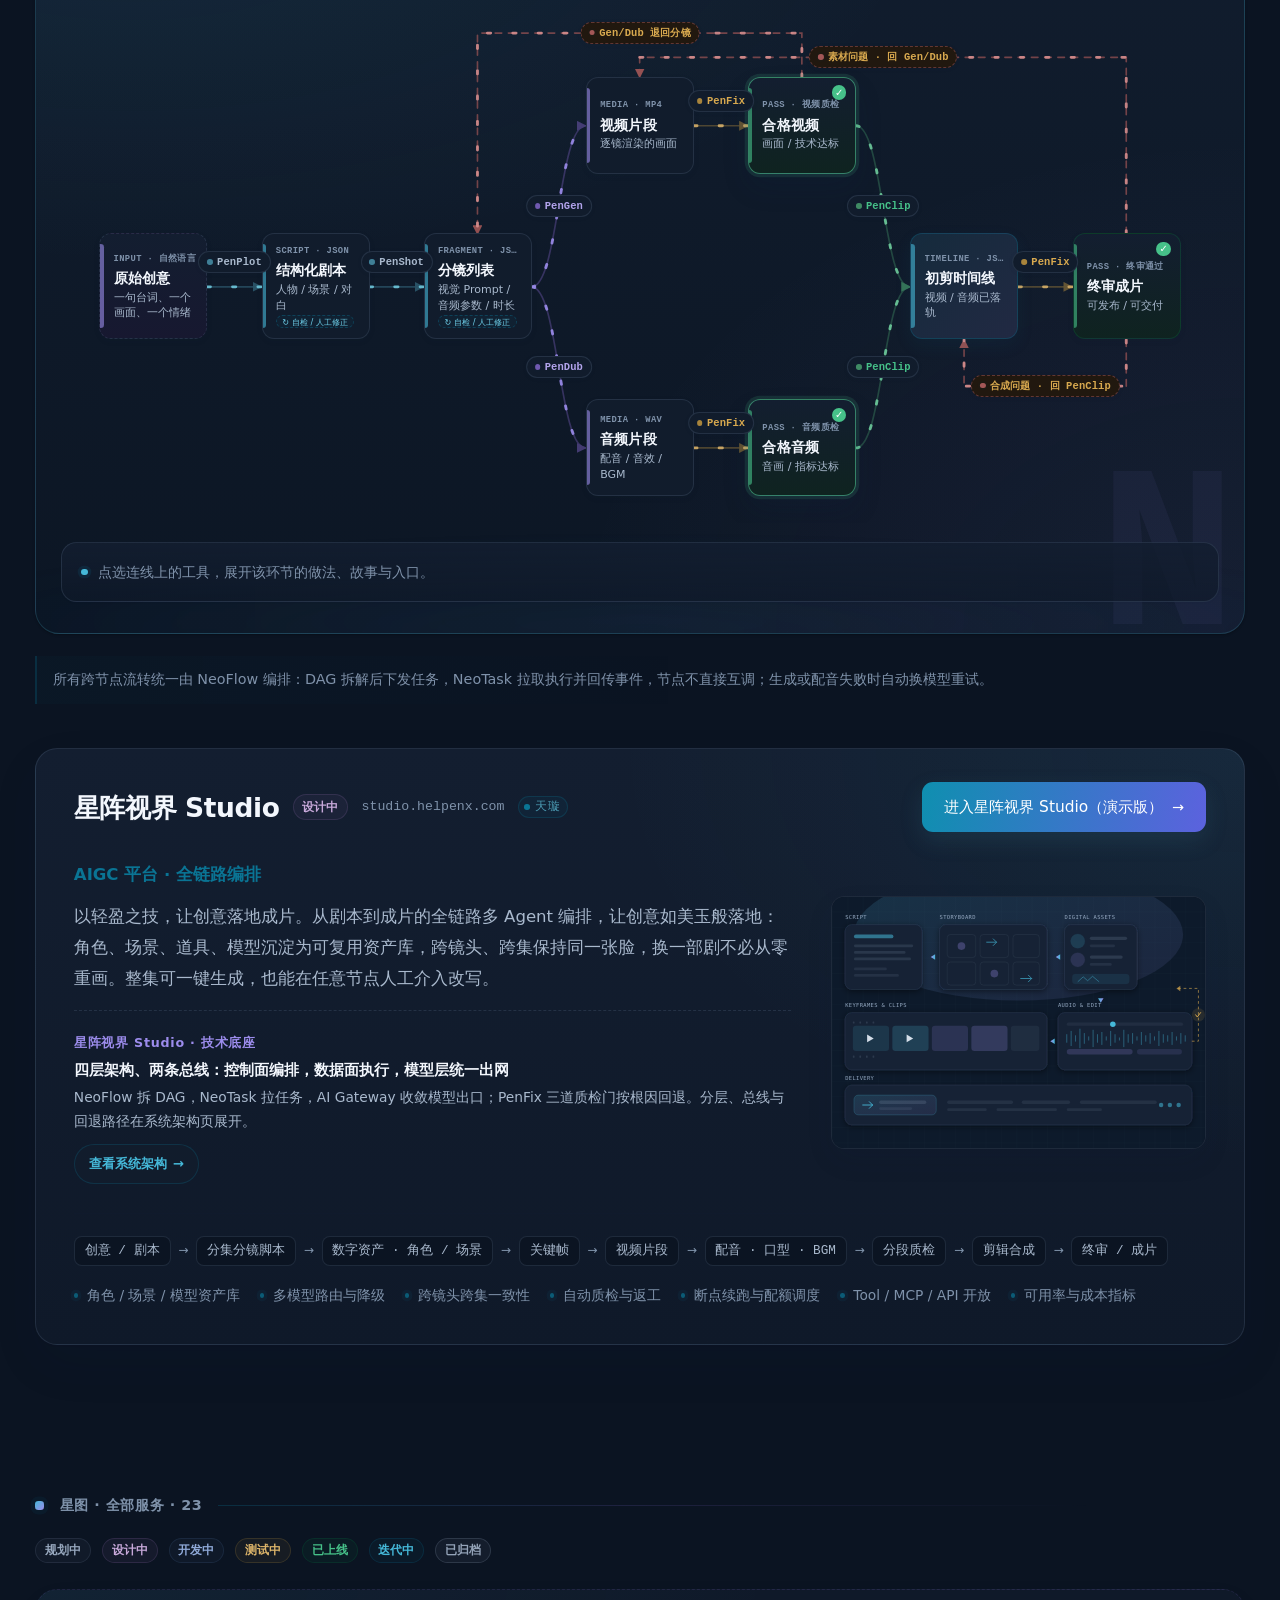
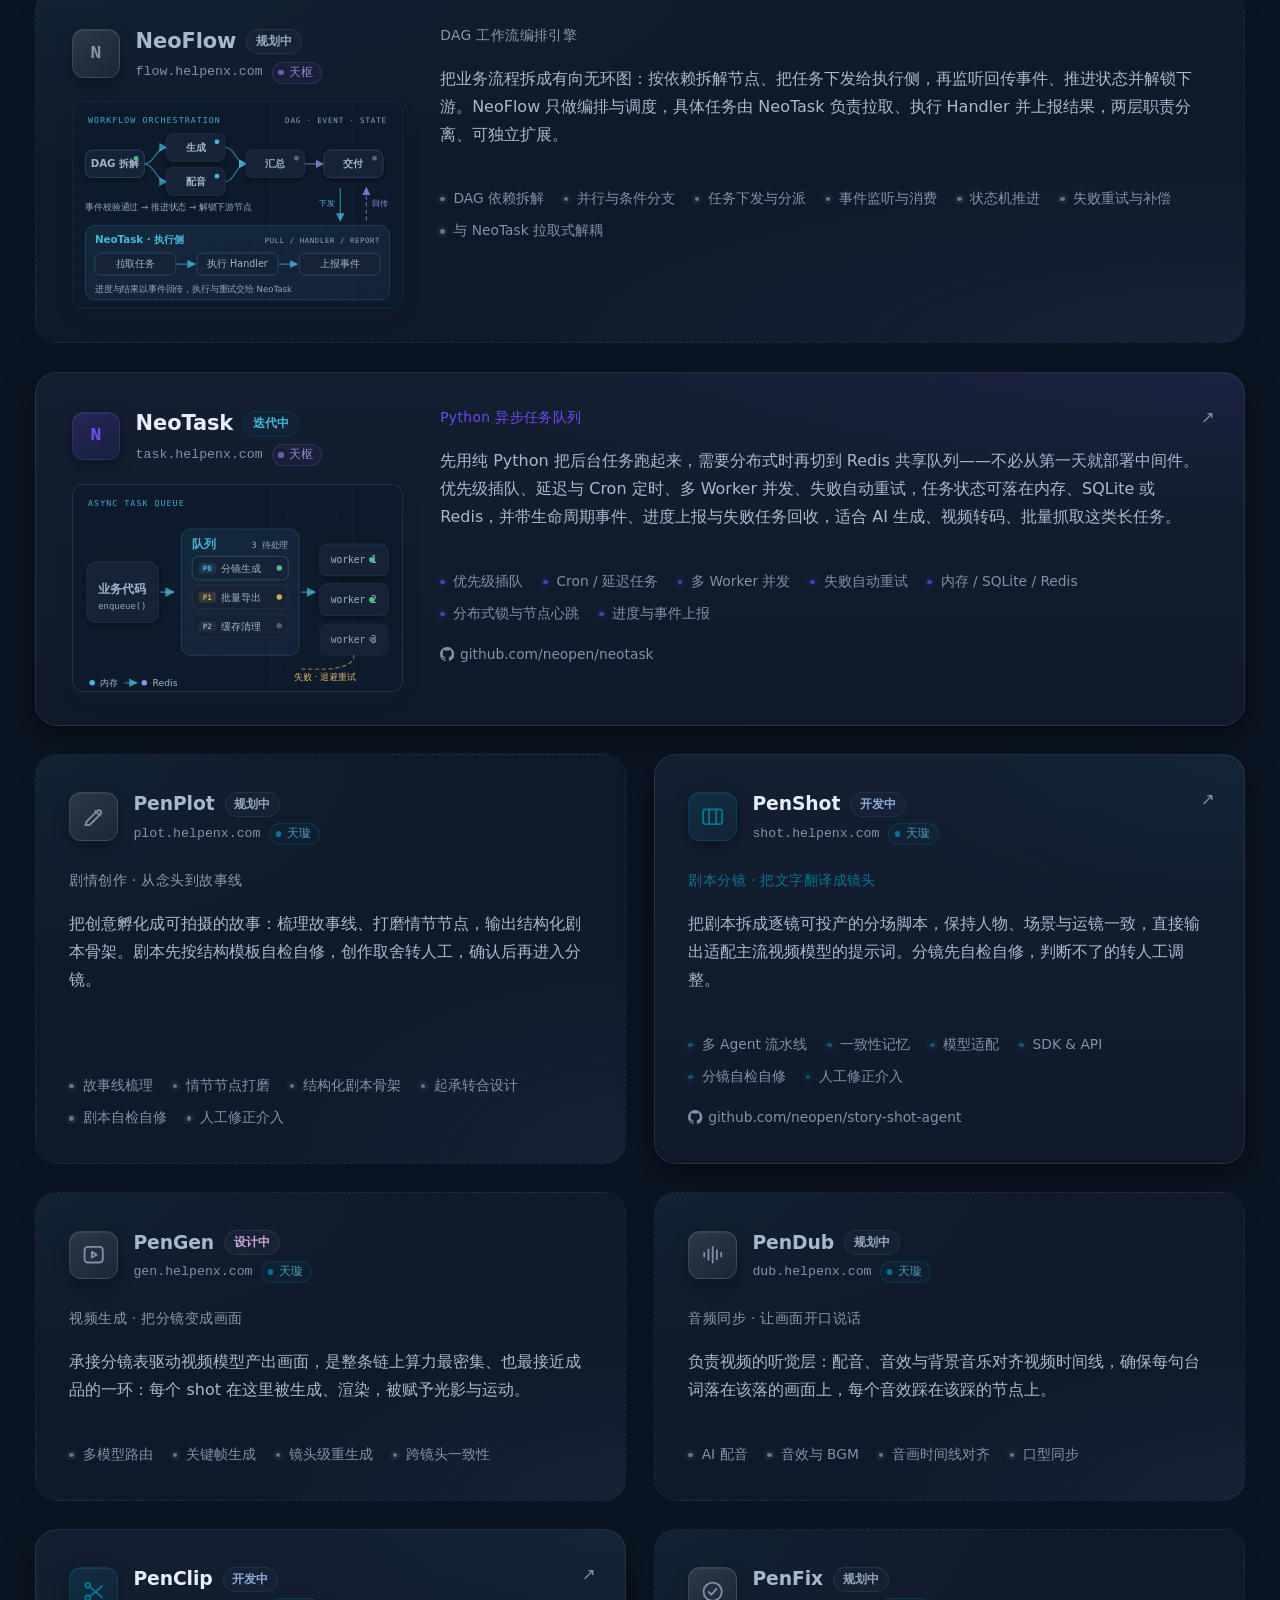
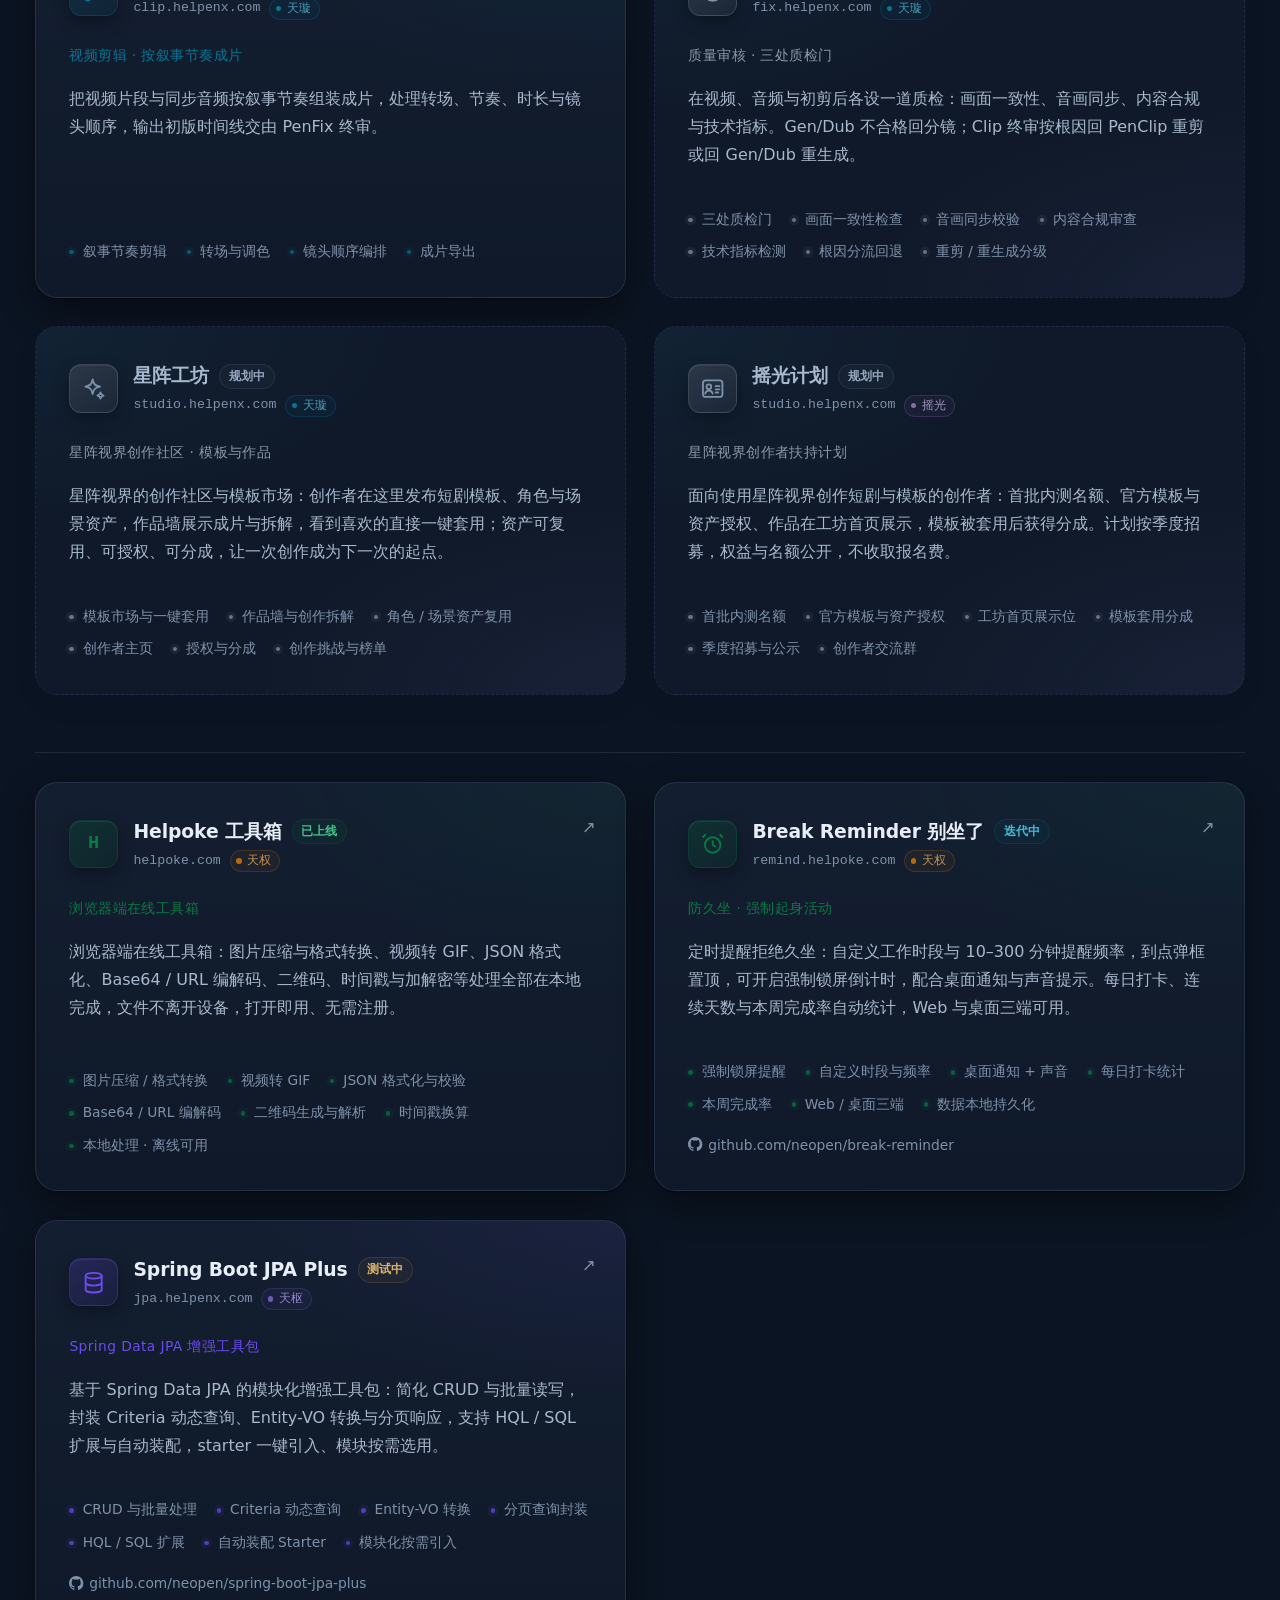
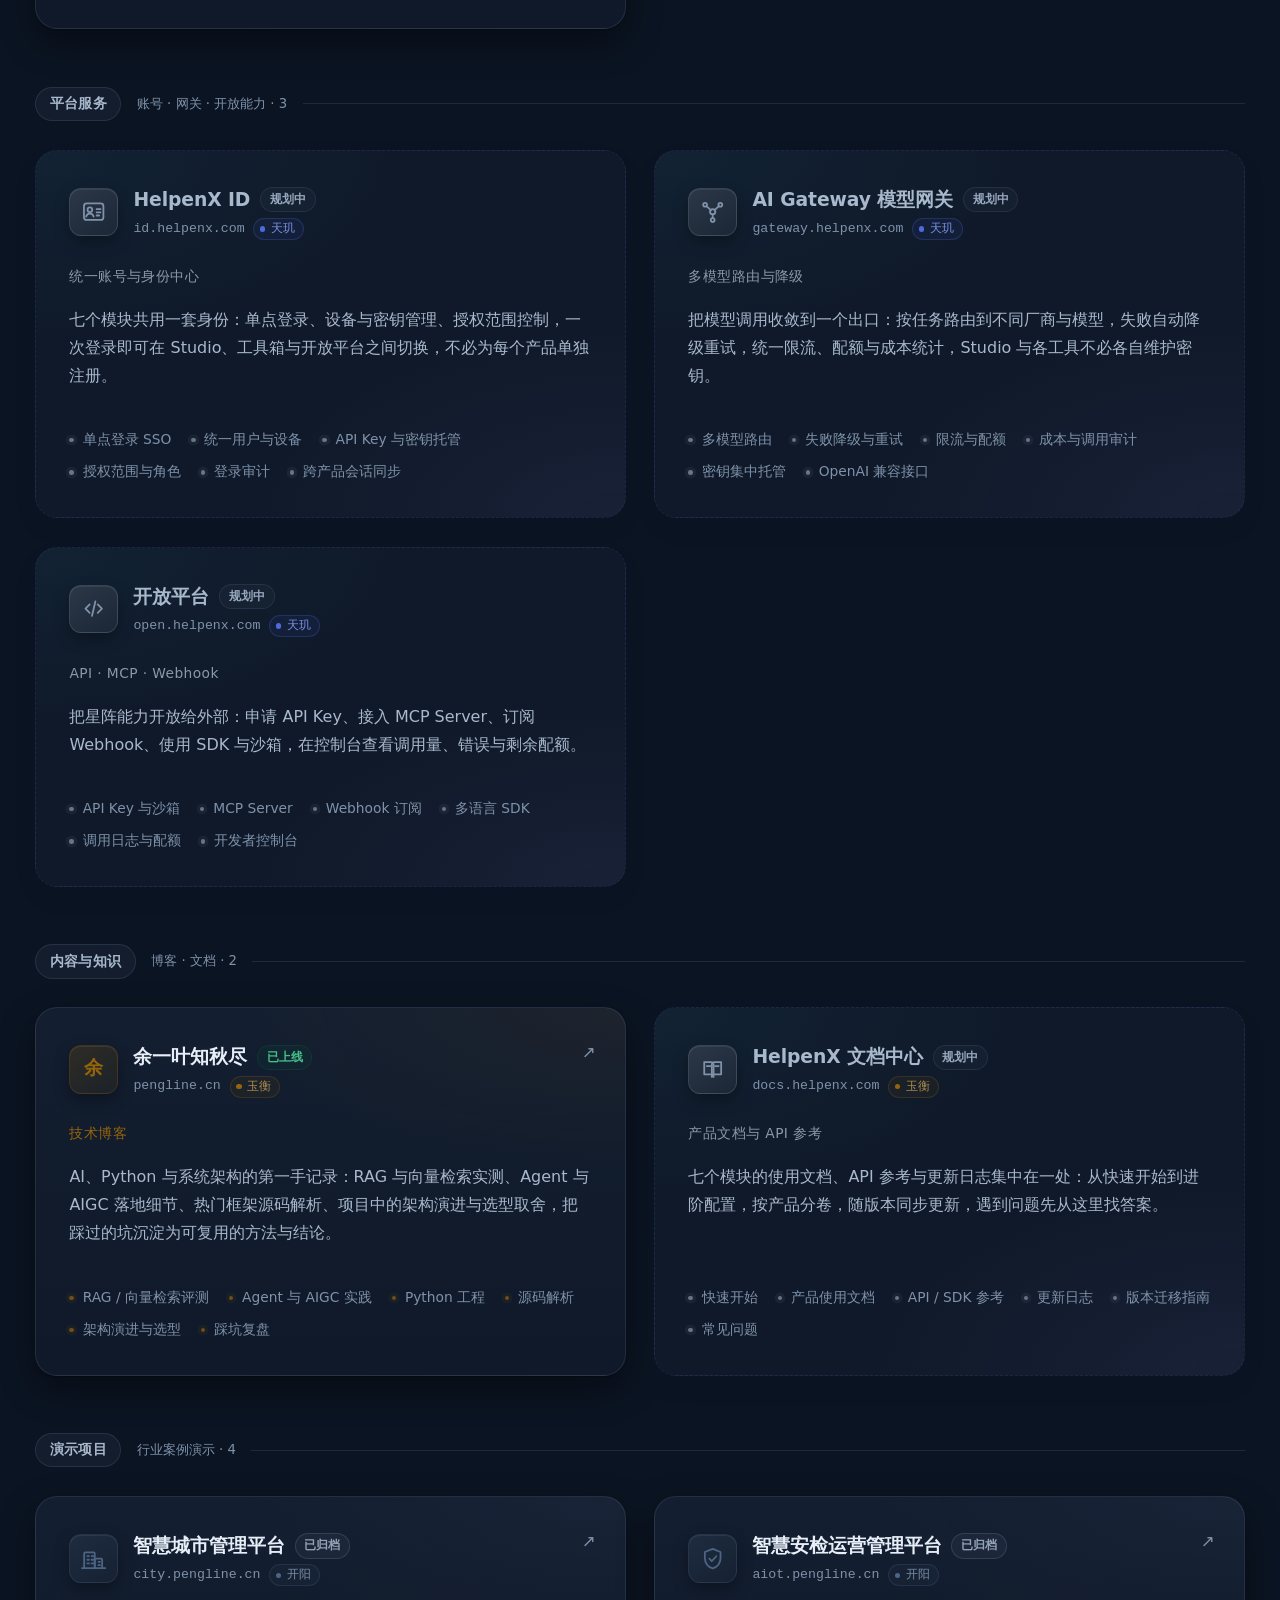
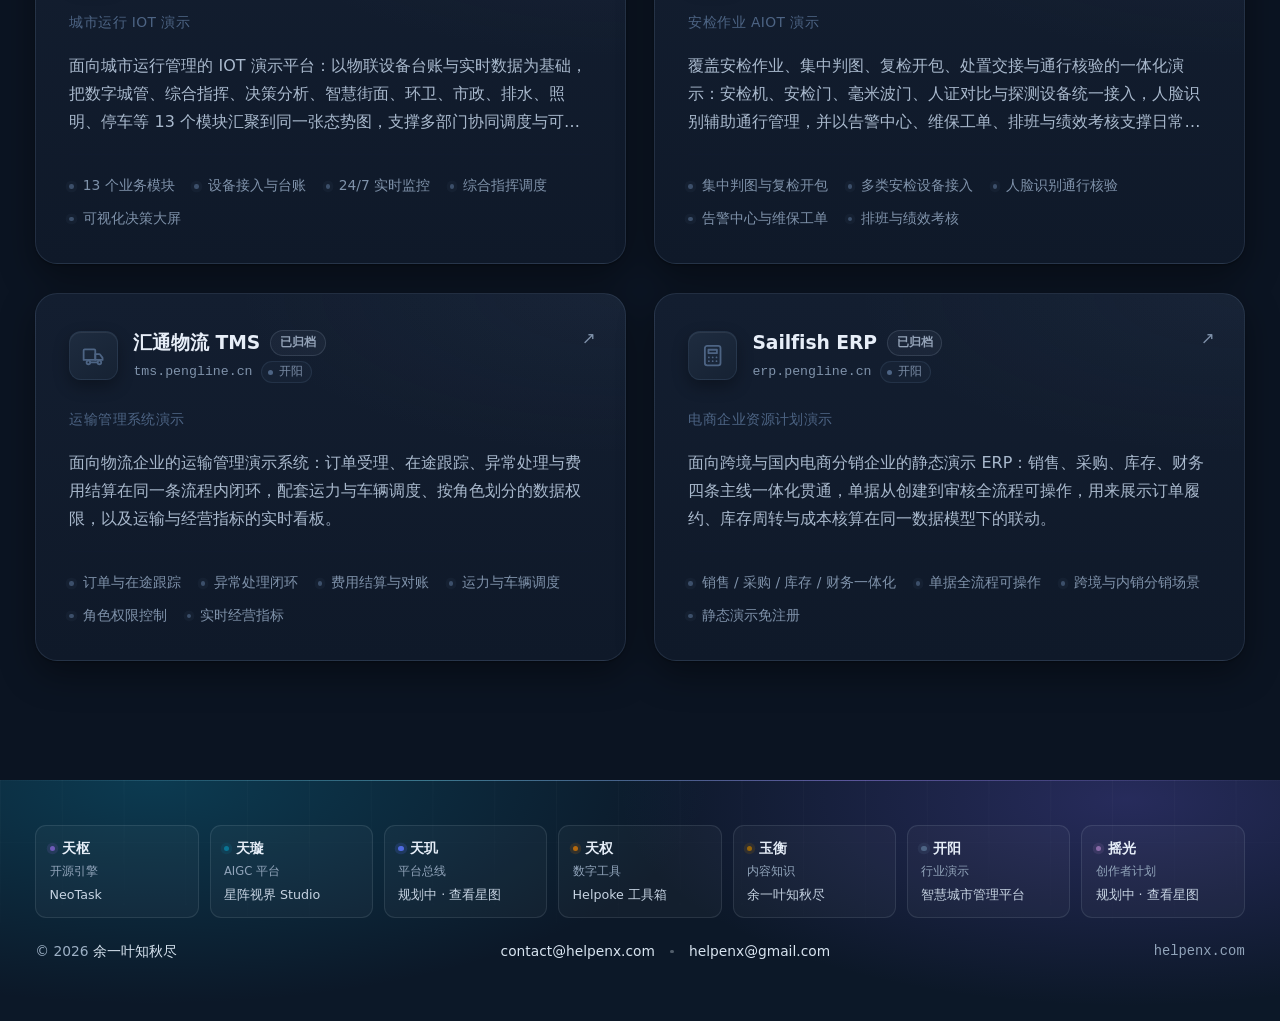
==== commit 7d4dd148: "添加背景模式切换与三套配图，优化星图悬停与展开定位" ====
--- a/index.html
+++ b/index.html
@@ -17,7 +17,7 @@
 <link rel="alternate" hreflang="x-default" href="https://helpenx.com/" />
 <link rel="sitemap" type="application/xml" href="/sitemap.xml" />
 <meta name="theme-color" content="#f6f8fb" />
-<meta name="color-scheme" content="light" />
+<meta name="color-scheme" content="light dark" />
 <meta name="format-detection" content="telephone=no" />
 <meta name="referrer" content="strict-origin-when-cross-origin" />
 <meta name="application-name" content="HelpenX" />
@@ -347,16 +347,152 @@
   ]
 }</script>
 <!-- SEO:END -->
+<script>
+/* 背景模式：默认自动（08:00–20:00 护眼，20:00–08:00 深色），手动选正常 / 护眼 / 深色会覆盖自动并记住；
+   到 8 点、20 点边界只重算一次，不做轮询 */
+(function () {
+  var root = document.documentElement;
+  var KEY = "hx-bg";
+  var meta = document.querySelector('meta[name="theme-color"]');
+  var LABEL = { normal: "正常", eye: "护眼", dark: "深色" };
+  var current = { mode: "normal", source: "auto" };
+  function saved() {
+    try {
+      var v = localStorage.getItem(KEY);
+      return v === "normal" || v === "eye" || v === "dark" ? v : null;
+    } catch (e) { return null; }
+  }
+  function autoMode() {
+    var hour = new Date().getHours();
+    return hour >= 8 && hour < 20 ? "eye" : "dark";
+  }
+  /* 链路示意图备有正常 / 护眼 / 深色三套配色，切背景时同步换源；data-img-base 记浅色原图 */
+  function imgVariant(src, mode) {
+    return mode === "normal" || !/\.svg$/i.test(src) ? src : src.replace(/\.svg$/i, "-" + mode + ".svg");
+  }
+  function syncImages() {
+    var mode = root.getAttribute("data-theme") || "normal";
+    var nodes = document.querySelectorAll('img[src*="assets/img/"]');
+    for (var i = 0; i < nodes.length; i++) {
+      var img = nodes[i];
+      var base = img.getAttribute("data-img-base");
+      if (!base) {
+        if (!/\.svg$/i.test(img.getAttribute("src") || "")) continue;
+        base = img.getAttribute("src");
+        img.setAttribute("data-img-base", base);
+      }
+      var next = imgVariant(base, mode);
+      if (img.getAttribute("src") !== next) img.setAttribute("src", next);
+    }
+  }
+  function apply(mode, source) {
+    current.mode = mode;
+    current.source = source;
+    root.setAttribute("data-theme", mode);
+    if (mode === "eye") root.setAttribute("data-eyecare", "on");
+    else root.removeAttribute("data-eyecare");
+    root.style.colorScheme = mode === "dark" ? "dark" : "light";
+    if (meta) meta.setAttribute("content",
+      mode === "eye" ? "#f6f1e7" : mode === "dark" ? "#0b1422" : "#f6f8fb");
+    syncImages();
+    var box = document.querySelector("[data-theme-switch]");
+    if (!box) return;
+    box.setAttribute("data-mode", mode);
+    var btn = box.querySelector("[data-theme-btn]");
+    if (btn) btn.setAttribute("aria-label",
+      "切换背景模式，当前" + (source === "auto" ? "自动 · " : "") + LABEL[mode]);
+    [].slice.call(box.querySelectorAll("[data-theme-choice]")).forEach(function (opt) {
+      var choice = opt.getAttribute("data-theme-choice");
+      var on = choice === "auto" ? source === "auto" : source === "manual" && choice === mode;
+      opt.setAttribute("aria-checked", on ? "true" : "false");
+    });
+  }
+  function resolve() {
+    var pick = saved();
+    apply(pick || autoMode(), pick ? "manual" : "auto");
+    document.dispatchEvent(new CustomEvent("hx:theme", { detail: current }));
+  }
+  function schedule() {
+    var now = new Date();
+    var next = null;
+    [8, 20].forEach(function (h) {
+      var t = new Date(now);
+      t.setHours(h, 0, 0, 0);
+      if (t <= now) t.setDate(t.getDate() + 1);
+      if (!next || t < next) next = t;
+    });
+    window.setTimeout(function () { resolve(); schedule(); }, next - now + 800);
+  }
+  function bind() {
+    var box = document.querySelector("[data-theme-switch]");
+    if (!box) return;
+    var btn = box.querySelector("[data-theme-btn]");
+    var menu = box.querySelector("[data-theme-menu]");
+    var opts = [].slice.call(box.querySelectorAll("[data-theme-choice]"));
+    function close(focus) {
+      if (menu.hidden) return;
+      menu.hidden = true;
+      btn.setAttribute("aria-expanded", "false");
+      if (focus) btn.focus();
+    }
+    btn.addEventListener("click", function () {
+      if (menu.hidden) {
+        menu.hidden = false;
+        btn.setAttribute("aria-expanded", "true");
+      } else close(false);
+    });
+    opts.forEach(function (opt, i) {
+      opt.addEventListener("click", function () {
+        var choice = opt.getAttribute("data-theme-choice");
+        try {
+          if (choice === "auto") localStorage.removeItem(KEY);
+          else localStorage.setItem(KEY, choice);
+        } catch (e) {}
+        resolve();
+        close(true);
+      });
+      opt.addEventListener("keydown", function (ev) {
+        if (ev.key !== "ArrowDown" && ev.key !== "ArrowUp") return;
+        ev.preventDefault();
+        var step = ev.key === "ArrowDown" ? 1 : -1;
+        opts[(i + step + opts.length) % opts.length].focus();
+      });
+    });
+    document.addEventListener("click", function (ev) { if (!box.contains(ev.target)) close(false); });
+    document.addEventListener("keydown", function (ev) { if (ev.key === "Escape") close(true); });
+    box.addEventListener("focusout", function (ev) {
+      if (!box.contains(ev.relatedTarget)) close(false);
+    });
+    resolve();
+  }
+  resolve();
+  /* 首屏链路图按当前模式预加载，避免先拉浅色再换 */
+  (function () {
+    var link = document.createElement("link");
+    link.rel = "preload";
+    link.as = "image";
+    link.type = "image/svg+xml";
+    link.href = imgVariant("./assets/img/studio-pipeline.svg", current.mode);
+    document.head.appendChild(link);
+  })();
+  schedule();
+  if (document.readyState === "loading") document.addEventListener("DOMContentLoaded", bind);
+  else bind();
+  window.addEventListener("storage", function (ev) { if (ev.key === KEY) resolve(); });
+  document.addEventListener("visibilitychange", function () {
+    if (document.visibilityState === "visible") resolve();
+  });
+})();
+</script>
 <link rel="icon" type="image/svg+xml" href="./favicon.svg" />
 <link rel="icon" type="image/png" sizes="48x48" href="./assets/icons/favicon-48x48.png" />
 <link rel="icon" type="image/png" sizes="32x32" href="./assets/icons/favicon-32x32.png" />
 <link rel="icon" type="image/png" sizes="16x16" href="./assets/icons/favicon-16x16.png" />
 <link rel="apple-touch-icon" sizes="180x180" href="./assets/icons/apple-touch-icon.png" />
 <link rel="mask-icon" href="./assets/icons/favicon-mask.svg" color="#0a7494" />
-<link rel="preload" href="./assets/css/styles.css?v=202611191530" as="style" />
-<link rel="preload" href="./assets/js/app.js?v=202611191420" as="script" />
-<link rel="preload" href="./assets/img/studio-pipeline.svg" as="image" type="image/svg+xml" />
-<link rel="stylesheet" href="./assets/css/styles.css?v=202611191530" fetchpriority="high" />
+<link rel="preload" href="./assets/css/styles.css?v=202611191315" as="style" />
+<link rel="preload" href="./assets/js/app.js?v=202611191346" as="script" />
+<link rel="stylesheet" href="./assets/css/styles.css?v=202611191315" fetchpriority="high" />
 </head>
 <body>
 <svg class="sprite" aria-hidden="true" focusable="false" width="0" height="0">
@@ -487,6 +623,37 @@
   </div>
 
   <div class="header__right">
+    <div class="theme" data-theme-switch data-mode="auto">
+      <button class="theme__btn" type="button" data-theme-btn aria-haspopup="true" aria-expanded="false"
+        aria-controls="theme-menu" aria-label="切换背景模式">
+        <svg class="theme__glyph" data-mode="auto" viewBox="0 0 24 24" aria-hidden="true"><circle cx="12" cy="12" r="8.5" fill="none" stroke="currentColor" stroke-width="1.7"/><path d="M12 3.5a8.5 8.5 0 0 1 0 17Z" fill="currentColor"/></svg>
+        <svg class="theme__glyph" data-mode="normal" viewBox="0 0 24 24" fill="none" stroke="currentColor" stroke-width="1.7" stroke-linecap="round" aria-hidden="true"><circle cx="12" cy="12" r="4.2"/><path d="M12 2.8v2.4M12 18.8v2.4M2.8 12h2.4M18.8 12h2.4M5.5 5.5l1.7 1.7M16.8 16.8l1.7 1.7M18.5 5.5l-1.7 1.7M7.2 16.8l-1.7 1.7"/></svg>
+        <svg class="theme__glyph" data-mode="eye" viewBox="0 0 24 24" fill="none" stroke="currentColor" stroke-width="1.7" stroke-linecap="round" stroke-linejoin="round" aria-hidden="true"><path d="M2.6 12S6.1 5.6 12 5.6 21.4 12 21.4 12 17.9 18.4 12 18.4 2.6 12 2.6 12Z"/><circle cx="12" cy="12" r="2.9"/></svg>
+        <svg class="theme__glyph" data-mode="dark" viewBox="0 0 24 24" fill="none" stroke="currentColor" stroke-width="1.7" stroke-linecap="round" stroke-linejoin="round" aria-hidden="true"><path d="M20 14.4A8.2 8.2 0 0 1 9.6 4a8.2 8.2 0 1 0 10.4 10.4Z"/></svg>
+      </button>
+      <div class="theme__menu" id="theme-menu" data-theme-menu role="menu" aria-label="背景模式" hidden>
+        <button class="theme__opt" type="button" role="menuitemradio" aria-checked="true" data-theme-choice="auto">
+          <svg class="theme__opt-icon" viewBox="0 0 24 24" aria-hidden="true"><circle cx="12" cy="12" r="8.5" fill="none" stroke="currentColor" stroke-width="1.7"/><path d="M12 3.5a8.5 8.5 0 0 1 0 17Z" fill="currentColor"/></svg>
+          <span class="theme__label">自动<span class="theme__sub">08–20 护眼 · 夜间深色</span></span>
+          <svg class="theme__check" viewBox="0 0 24 24" fill="none" stroke="currentColor" stroke-width="2.2" stroke-linecap="round" stroke-linejoin="round" aria-hidden="true"><path d="m5 12.6 4.4 4.4L19 7.4"/></svg>
+        </button>
+        <button class="theme__opt" type="button" role="menuitemradio" aria-checked="false" data-theme-choice="normal">
+          <svg class="theme__opt-icon" viewBox="0 0 24 24" fill="none" stroke="currentColor" stroke-width="1.7" stroke-linecap="round" aria-hidden="true"><circle cx="12" cy="12" r="4.2"/><path d="M12 2.8v2.4M12 18.8v2.4M2.8 12h2.4M18.8 12h2.4M5.5 5.5l1.7 1.7M16.8 16.8l1.7 1.7M18.5 5.5l-1.7 1.7M7.2 16.8l-1.7 1.7"/></svg>
+          <span class="theme__label">正常<span class="theme__sub">明亮白底</span></span>
+          <svg class="theme__check" viewBox="0 0 24 24" fill="none" stroke="currentColor" stroke-width="2.2" stroke-linecap="round" stroke-linejoin="round" aria-hidden="true"><path d="m5 12.6 4.4 4.4L19 7.4"/></svg>
+        </button>
+        <button class="theme__opt" type="button" role="menuitemradio" aria-checked="false" data-theme-choice="eye">
+          <svg class="theme__opt-icon" viewBox="0 0 24 24" fill="none" stroke="currentColor" stroke-width="1.7" stroke-linecap="round" stroke-linejoin="round" aria-hidden="true"><path d="M2.6 12S6.1 5.6 12 5.6 21.4 12 21.4 12 17.9 18.4 12 18.4 2.6 12 2.6 12Z"/><circle cx="12" cy="12" r="2.9"/></svg>
+          <span class="theme__label">护眼<span class="theme__sub">暖色纸面</span></span>
+          <svg class="theme__check" viewBox="0 0 24 24" fill="none" stroke="currentColor" stroke-width="2.2" stroke-linecap="round" stroke-linejoin="round" aria-hidden="true"><path d="m5 12.6 4.4 4.4L19 7.4"/></svg>
+        </button>
+        <button class="theme__opt" type="button" role="menuitemradio" aria-checked="false" data-theme-choice="dark">
+          <svg class="theme__opt-icon" viewBox="0 0 24 24" fill="none" stroke="currentColor" stroke-width="1.7" stroke-linecap="round" stroke-linejoin="round" aria-hidden="true"><path d="M20 14.4A8.2 8.2 0 0 1 9.6 4a8.2 8.2 0 1 0 10.4 10.4Z"/></svg>
+          <span class="theme__label">深色<span class="theme__sub">深空夜底</span></span>
+          <svg class="theme__check" viewBox="0 0 24 24" fill="none" stroke="currentColor" stroke-width="2.2" stroke-linecap="round" stroke-linejoin="round" aria-hidden="true"><path d="m5 12.6 4.4 4.4L19 7.4"/></svg>
+        </button>
+      </div>
+    </div>
     <a class="ghlink" id="github-link" href="https://github.com/neopen" target="_blank" rel="noopener me" aria-label="HelpenX 的 GitHub">
       <svg width="17" height="17" viewBox="0 0 16 16" fill="currentColor" aria-hidden="true"><path d="M8 0C3.58 0 0 3.58 0 8c0 3.54 2.29 6.53 5.47 7.59.4.07.55-.17.55-.38 0-.19-.01-.82-.01-1.49-2.01.37-2.53-.49-2.69-.94-.09-.23-.48-.94-.82-1.13-.28-.15-.68-.52-.01-.53.63-.01 1.08.58 1.23.82.72 1.21 1.87.87 2.33.66.07-.52.28-.87.51-1.07-1.78-.2-3.64-.89-3.64-3.95 0-.87.31-1.59.82-2.15-.08-.2-.36-1.02.08-2.12 0 0 .67-.21 2.2.82.64-.18 1.32-.27 2-.27s1.36.09 2 .27c1.53-1.04 2.2-.82 2.2-.82.44 1.1.16 1.92.08 2.12.51.56.82 1.27.82 2.15 0 3.07-1.87 3.75-3.65 3.95.29.25.54.73.54 1.48 0 1.07-.01 1.93-.01 2.2 0 .21.15.46.55.38A8.01 8.01 0 0 0 16 8c0-4.42-3.58-8-8-8Z"/></svg>
       <span>GitHub</span>
@@ -1700,6 +1867,6 @@
 }
 </script>
 <div class="share-toast" id="share-toast" role="status" aria-live="polite" hidden></div>
-<script src="./assets/js/app.js?v=202611191420" defer></script>
+<script src="./assets/js/app.js?v=202611191346" defer></script>
 </body>
 </html>
--- a/assets/css/styles.css
+++ b/assets/css/styles.css
@@ -70,12 +70,15 @@
   background: rgba(246, 248, 251, 0.82);
   backdrop-filter: blur(14px) saturate(140%);
   border-bottom: 1px solid transparent;
-  transition: border-color 0.2s ease, box-shadow 0.2s ease;
+  transition: border-color 0.2s ease, box-shadow 0.2s ease,
+    transform 0.34s cubic-bezier(0.4, 0, 0.2, 1);
 }
 .site-header.is-stuck {
   border-bottom-color: var(--border);
   box-shadow: 0 6px 20px rgba(15, 34, 67, 0.07);
 }
+/* 向下滚动收起页眉，给内容让出视口；向上滚动由脚本恢复 */
+.site-header.is-hidden { transform: translateY(-104%); }
 .brand { display: flex; align-items: center; gap: 10px; text-decoration: none; color: var(--text); }
 .brand__mark {
   width: 30px; height: 30px; display: block;
@@ -115,6 +118,51 @@
   content: ""; width: 6px; height: 6px; border-radius: 50%;
   background: var(--green);
 }
+
+/* ---------- 背景模式切换 ---------- */
+.theme { position: relative; flex: none; }
+.theme__btn {
+  display: grid; place-items: center;
+  width: 34px; height: 34px; padding: 0;
+  border: 1px solid var(--border); border-radius: 999px;
+  background: var(--surface); color: var(--text-dim); cursor: pointer;
+  transition: color 0.18s ease, border-color 0.18s ease, background 0.18s ease, box-shadow 0.18s ease;
+}
+.theme__btn:hover,
+.theme__btn[aria-expanded="true"] {
+  color: var(--ink); border-color: var(--border-hover); box-shadow: var(--shadow);
+}
+.theme__btn:focus-visible { outline: 2px solid var(--cyan); outline-offset: 3px; }
+.theme__glyph { display: none; width: 17px; height: 17px; }
+.theme[data-mode="auto"] [data-mode="auto"],
+.theme[data-mode="normal"] [data-mode="normal"],
+.theme[data-mode="eye"] [data-mode="eye"],
+.theme[data-mode="dark"] [data-mode="dark"] { display: block; }
+.theme__menu {
+  position: absolute; right: 0; top: calc(100% + 10px); z-index: 70;
+  width: 208px; padding: 6px;
+  background: var(--surface); border: 1px solid var(--border);
+  border-radius: 14px; box-shadow: var(--shadow-hover);
+  animation: pop-in 0.16s cubic-bezier(0.22, 1, 0.36, 1) backwards;
+}
+.theme__menu[hidden] { display: none; }
+.theme__opt {
+  width: 100%; display: grid; grid-template-columns: 18px minmax(0, 1fr) 14px;
+  align-items: center; gap: 10px; text-align: left;
+  padding: 8px 10px; border: 0; border-radius: 9px;
+  background: none; color: var(--text); font-family: inherit; cursor: pointer;
+}
+.theme__opt:hover, .theme__opt:focus-visible { background: var(--bg); outline: none; }
+.theme__opt[aria-checked="true"] { background: color-mix(in srgb, var(--cyan) 8%, var(--bg)); }
+.theme__opt-icon { width: 16px; height: 16px; color: var(--text-dim); }
+.theme__opt[aria-checked="true"] .theme__opt-icon { color: var(--cyan); }
+.theme__label { font-size: 13px; font-weight: 600; line-height: 1.3; }
+.theme__sub {
+  display: block; margin-top: 1px;
+  font-size: 10.5px; font-weight: 400; color: var(--text-faint);
+}
+.theme__check { width: 13px; height: 13px; color: var(--cyan); opacity: 0; }
+.theme__opt[aria-checked="true"] .theme__check { opacity: 1; }
 
 /* ---------- Hero ---------- */
 main { max-width: var(--maxw); margin: 0 auto; padding: 0 32px; }
@@ -531,8 +579,9 @@
 }
 .cstar:focus-visible { outline: 2px solid var(--accent); outline-offset: 4px; border-radius: 50%; }
 .cstar.is-dim { opacity: 0.42; }
-/* 亮起时鼓一下：悬停只做轻抬，选中才带明显回弹，避免指针扫过时视觉乱跳 */
-.cstar:hover .cstar__point,
+/* 亮起时鼓一下：悬停只做轻抬，选中才带明显回弹，避免指针扫过时视觉乱跳；
+   悬停态用 .is-near（指针就近判定）而不是 :hover，3D 层原生命中会抖，动画会被反复重启 */
+.cstar.is-near .cstar__point,
 .cstar:focus-visible .cstar__point { animation: starPopSoft 0.5s cubic-bezier(0.22, 1.2, 0.36, 1); }
 .cstar[aria-pressed="true"] .cstar__point { animation: starPop 0.56s cubic-bezier(0.22, 1.4, 0.36, 1); }
 /* 主星闪耀：十字星芒 + 柔光，每颗星按自己的节拍偶发一闪 */
@@ -2810,6 +2859,381 @@
   .arch-rework { font-size: 10px; }
 }
 
+/* ---------- 护眼模式：08:00–20:00 整站换成暖色纸面 ---------- */
+html[data-eyecare="on"] {
+  --bg: #f6f1e7;
+  --surface: #fffdf6;
+  --surface-hover: #fffdf6;
+  --border: rgba(92, 70, 34, 0.1);
+  --border-hover: rgba(92, 70, 34, 0.2);
+  --text: #2b251b;
+  --text-dim: #554a39;
+  --text-faint: #6b5f4b;
+  --ink: #241f18;
+  --cyan: #0a7280;
+  --violet: #6154bd;
+  --shadow: 0 1px 2px rgba(64, 45, 16, 0.04), 0 10px 30px rgba(64, 45, 16, 0.06);
+  --shadow-hover: 0 2px 6px rgba(64, 45, 16, 0.05), 0 18px 44px rgba(64, 45, 16, 0.1);
+}
+html[data-eyecare="on"] ::selection { background: rgba(150, 110, 40, 0.16); }
+html[data-eyecare="on"] .bg-grid {
+  background-image:
+    linear-gradient(rgba(92, 70, 34, 0.05) 1px, transparent 1px),
+    linear-gradient(90deg, rgba(92, 70, 34, 0.05) 1px, transparent 1px);
+}
+html[data-eyecare="on"] .bg-glow {
+  background: radial-gradient(ellipse at center,
+    rgba(196, 156, 74, 0.14), rgba(120, 96, 160, 0.05) 45%, transparent 68%);
+}
+html[data-eyecare="on"] .site-header { background: rgba(247, 242, 232, 0.85); }
+html[data-eyecare="on"] .site-header.is-stuck {
+  box-shadow: 0 6px 20px rgba(64, 45, 16, 0.08);
+}
+/* 日间宏观星盘同步铺成暖纸底，避免整站暖、星盘冷 */
+html[data-eyecare="on"] .constellation__board[data-constellation-board][data-tone="day"] {
+  background:
+    radial-gradient(ellipse 42% 96% at 6% 34%, rgba(176, 128, 36, 0.12), transparent 64%),
+    radial-gradient(ellipse 38% 92% at 94% 46%, rgba(120, 96, 160, 0.08), transparent 66%),
+    radial-gradient(ellipse 52% 100% at 52% 82%, rgba(170, 132, 58, 0.07), transparent 68%),
+    linear-gradient(180deg, #fffdf6, #f6f0e2);
+  box-shadow: var(--shadow), inset 0 0 90px rgba(150, 112, 40, 0.05);
+}
+html[data-eyecare="on"] .constellation__board::after {
+  background: radial-gradient(ellipse 46% 70% at 50% 50%, transparent 55%, rgba(250, 246, 235, 0.55));
+}
+html[data-eyecare="on"] .constellation__board--micro {
+  background:
+    radial-gradient(ellipse 58% 110% at 22% 32%, color-mix(in srgb, var(--accent) 8%, transparent), transparent 62%),
+    radial-gradient(ellipse 54% 110% at 72% 46%, color-mix(in srgb, var(--accent) 9%, transparent), transparent 66%),
+    linear-gradient(180deg, #fffdf6, #f6efe0);
+}
+/* 卡片与架构面板是页面里面积最大的浅色面，统一成暖纸白 */
+html[data-eyecare="on"] .card {
+  background:
+    radial-gradient(120% 80% at 100% 0%, color-mix(in srgb, var(--accent) 5%, transparent), transparent 55%),
+    linear-gradient(180deg, #fffdf6, #fbf7ec);
+}
+html[data-eyecare="on"] .card__thumb { background: #f5eedf; }
+html[data-eyecare="on"] .card--planned {
+  background:
+    radial-gradient(110% 90% at 0% 0%, rgba(150, 112, 40, 0.05), transparent 56%),
+    radial-gradient(110% 90% at 100% 100%, rgba(120, 96, 160, 0.05), transparent 58%),
+    #fbf7ec;
+  border-color: rgba(120, 96, 60, 0.18);
+}
+html[data-eyecare="on"] .showcase__card {
+  background:
+    radial-gradient(90% 120% at 100% 0%, rgba(150, 112, 40, 0.05), transparent 58%),
+    linear-gradient(180deg, #fffdf6, #fbf7ec);
+  box-shadow: 0 1px 2px rgba(64, 45, 16, 0.04), 0 18px 44px rgba(64, 45, 16, 0.07);
+}
+html[data-eyecare="on"] .arch-board {
+  background:
+    radial-gradient(110% 80% at 0% 0%, rgba(140, 100, 30, 0.05), transparent 55%),
+    radial-gradient(90% 100% at 100% 100%, rgba(150, 112, 40, 0.06), transparent 60%),
+    linear-gradient(180deg, #fffdf6, #f6f0e2);
+}
+html[data-eyecare="on"] .arch-step {
+  background: linear-gradient(180deg, #fffdf6, #fbf7ec);
+  box-shadow: 0 1px 2px rgba(64, 45, 16, 0.03);
+}
+html[data-eyecare="on"] .arch-table-wrap {
+  background: #fffdf6;
+  box-shadow: 0 1px 2px rgba(64, 45, 16, 0.03);
+}
+/* 数据流任务池：暖纸底 + 暖白节点，避免整站暖、这段仍是冷白 */
+html[data-eyecare="on"] .flow-pool {
+  border-color: rgba(150, 112, 40, 0.2);
+  background:
+    radial-gradient(120% 90% at 8% 0%, rgba(176, 128, 36, 0.07), transparent 55%),
+    radial-gradient(90% 110% at 100% 100%, rgba(120, 96, 160, 0.06), transparent 62%),
+    linear-gradient(180deg, #fffdf6, #f6efe0);
+  box-shadow: inset 0 1px 0 rgba(255, 255, 255, 0.7), 0 1px 2px rgba(64, 45, 16, 0.04);
+}
+html[data-eyecare="on"] .flow-pool__wave {
+  background: radial-gradient(ellipse at center, rgba(176, 128, 36, 0.1), transparent 68%);
+}
+html[data-eyecare="on"] .flow-pool__wave--b {
+  background: radial-gradient(ellipse at center, rgba(120, 96, 160, 0.07), transparent 68%);
+}
+html[data-eyecare="on"] .flow-pool__monogram { color: rgba(120, 96, 160, 0.05); }
+html[data-eyecare="on"] .flow-pool__tag {
+  color: var(--cyan); background: rgba(10, 114, 128, 0.07); border-color: rgba(10, 114, 128, 0.22);
+}
+html[data-eyecare="on"] .flow-pool__hint { background: rgba(255, 253, 246, 0.78); }
+html[data-eyecare="on"] .flow-pool__label:hover .flow-pool__hint,
+html[data-eyecare="on"] .flow-pool__label:focus-visible .flow-pool__hint {
+  border-color: rgba(10, 114, 128, 0.35); background: #fffdf6;
+}
+html[data-eyecare="on"] .flow-pool:not(.is-paused) .flow-pool__hint {
+  border-color: rgba(10, 114, 128, 0.45); background: rgba(10, 114, 128, 0.08);
+}
+html[data-eyecare="on"] .flow-legend__chip { background: rgba(255, 253, 246, 0.72); }
+html[data-eyecare="on"] .flow-legend__chip:hover { background: #fffdf6; }
+html[data-eyecare="on"] .flow__scroll { scrollbar-color: rgba(92, 70, 34, 0.24) transparent; }
+html[data-eyecare="on"] .flow__scroll::-webkit-scrollbar-thumb { background: rgba(92, 70, 34, 0.2); }
+html[data-eyecare="on"] .flow-node {
+  background: var(--surface);
+  box-shadow: 0 2px 7px rgba(64, 45, 16, 0.05);
+}
+html[data-eyecare="on"] .flow-node--input { background: linear-gradient(180deg, #fffdf6, #faf6ff); }
+html[data-eyecare="on"] .flow-node--safe { background: linear-gradient(180deg, #fffdf6, #f4f9f1); }
+html[data-eyecare="on"] .flow-node--output {
+  background:
+    linear-gradient(135deg, rgba(63, 127, 150, 0.06), rgba(112, 89, 176, 0.07)),
+    #fffdf6;
+  box-shadow: 0 6px 16px rgba(64, 45, 16, 0.07);
+}
+html[data-eyecare="on"] .flow-node.is-live {
+  box-shadow:
+    0 10px 22px rgba(64, 45, 16, 0.13),
+    0 0 0 3px color-mix(in srgb, var(--node-accent) 14%, transparent);
+}
+html[data-eyecare="on"] .flow-node__badge { color: var(--cyan); }
+html[data-eyecare="on"] .flow-tool {
+  background: var(--surface);
+  box-shadow: 0 1px 4px rgba(64, 45, 16, 0.07);
+}
+html[data-eyecare="on"] .flow-tool:hover,
+html[data-eyecare="on"] .flow-tool:focus-visible,
+html[data-eyecare="on"] .flow-tool[aria-expanded="true"] { box-shadow: 0 4px 12px rgba(64, 45, 16, 0.12); }
+html[data-eyecare="on"] .flow-tool--rework { background: #fff8ee; }
+html[data-eyecare="on"] .flow-tool--branch { color: var(--violet); }
+html[data-eyecare="on"] .flow__dock {
+  background: linear-gradient(180deg, rgba(255, 253, 246, 0.9), rgba(255, 253, 246, 0.64));
+  box-shadow: 0 1px 2px rgba(64, 45, 16, 0.04);
+}
+html[data-eyecare="on"] .flow__dock[data-open="true"] {
+  border-color: rgba(10, 114, 128, 0.3);
+  box-shadow: 0 14px 36px rgba(64, 45, 16, 0.08);
+}
+html[data-eyecare="on"] .flow__hintdot { box-shadow: 0 0 0 3px rgba(10, 114, 128, 0.15); }
+
+/* ---------- 深色模式：手动切换；与护眼模式互斥，自动模式只在 08–20 点用护眼 ---------- */
+html[data-theme="dark"] {
+  --bg: #0b1422;
+  --surface: #111c2c;
+  --surface-hover: #162236;
+  --border: rgba(150, 178, 214, 0.14);
+  --border-hover: rgba(150, 178, 214, 0.3);
+  --text: #e7eef8;
+  --text-dim: #a9b9cd;
+  --text-faint: #7f92aa;
+  --ink: #f3f7fd;
+  --cyan: #45b8d8;
+  --violet: #9c8cec;
+  --green: #46c189;
+  --amber: #d8a94f;
+  --violet-soft: #b3a4ec;
+  --cyan-soft: #6ec7dc;
+  --green-soft: #6ecb9d;
+  --amber-soft: #d6b06a;
+  --red-soft: #d98e8e;
+  --shadow: 0 1px 2px rgba(0, 0, 0, 0.36), 0 12px 32px rgba(0, 0, 0, 0.38);
+  --shadow-hover: 0 2px 6px rgba(0, 0, 0, 0.4), 0 20px 48px rgba(0, 0, 0, 0.46);
+  color-scheme: dark;
+}
+html[data-theme="dark"] ::selection { background: rgba(124, 140, 255, 0.3); }
+html[data-theme="dark"] .bg-grid {
+  background-image:
+    linear-gradient(rgba(160, 190, 230, 0.055) 1px, transparent 1px),
+    linear-gradient(90deg, rgba(160, 190, 230, 0.055) 1px, transparent 1px);
+}
+html[data-theme="dark"] .bg-glow,
+html[data-theme="dark"] .bg-glow::after {
+  background: radial-gradient(ellipse at center,
+    rgba(38, 150, 190, 0.16), rgba(124, 106, 232, 0.1) 45%, transparent 68%);
+}
+html[data-theme="dark"] body::after {
+  background: radial-gradient(circle,
+    rgba(124, 106, 232, 0.14), rgba(38, 150, 190, 0.06) 46%, transparent 68%);
+}
+html[data-theme="dark"] .hero::before {
+  background:
+    radial-gradient(ellipse at 34% 42%, rgba(30, 150, 190, 0.16), transparent 62%),
+    radial-gradient(ellipse at 70% 56%, rgba(124, 106, 232, 0.14), transparent 66%);
+}
+html[data-theme="dark"] .hero__constellation { color: rgba(98, 196, 226, 0.6); }
+html[data-theme="dark"] .site-header { background: rgba(11, 20, 34, 0.84); }
+html[data-theme="dark"] .site-header.is-stuck { box-shadow: 0 6px 20px rgba(0, 0, 0, 0.4); }
+html[data-theme="dark"] .brand__mark { color: rgba(226, 238, 252, 0.7); }
+
+/* 星盘：手动深色固定夜盘，底色、微星图与移动端列表同步压暗 */
+html[data-theme="dark"] .constellation__board {
+  background: linear-gradient(180deg, #101d31, #0a1422);
+}
+html[data-theme="dark"] .constellation__board::after {
+  background: radial-gradient(ellipse 46% 70% at 50% 50%, transparent 55%, rgba(6, 12, 26, 0.4));
+}
+html[data-theme="dark"] .constellation__board--track {
+  background:
+    radial-gradient(ellipse 58% 110% at 22% 32%, rgba(70, 193, 137, 0.08), transparent 62%),
+    radial-gradient(ellipse 54% 110% at 72% 46%, rgba(156, 140, 236, 0.1), transparent 66%),
+    linear-gradient(180deg, #101d31, #0a1422);
+}
+html[data-theme="dark"] .constellation__board--micro {
+  background:
+    radial-gradient(ellipse 58% 110% at 22% 32%, color-mix(in srgb, var(--accent) 10%, transparent), transparent 62%),
+    radial-gradient(ellipse 54% 110% at 72% 46%, color-mix(in srgb, var(--accent) 11%, transparent), transparent 66%),
+    linear-gradient(180deg, #101d31, #0a1422);
+}
+@media (min-width: 761px) {
+  html[data-theme="dark"] .cstar__label {
+    background: rgba(17, 27, 50, 0.86);
+    box-shadow: 0 2px 10px rgba(0, 0, 0, 0.3), inset 0 1px 0 rgba(255, 255, 255, 0.08);
+  }
+}
+html[data-theme="dark"] .ctrack__level { color: rgba(226, 238, 250, 0.4); }
+html[data-theme="dark"] .cmicro__speck { fill: rgba(226, 238, 250, 0.26); }
+html[data-theme="dark"] .cmicro__sat { background: rgba(17, 27, 50, 0.72); }
+html[data-theme="dark"] .ctrack__node {
+  background: color-mix(in srgb, var(--accent) 10%, var(--surface));
+  box-shadow: 0 0 0 6px color-mix(in srgb, var(--accent) 8%, transparent),
+    0 6px 18px rgba(0, 0, 0, 0.35);
+}
+html[data-theme="dark"] .ctrack:hover .ctrack__node,
+html[data-theme="dark"] .ctrack:focus-visible .ctrack__node,
+html[data-theme="dark"] .ctrack.is-active .ctrack__node {
+  background: color-mix(in srgb, var(--accent) 18%, var(--surface));
+}
+html[data-theme="dark"] .constellation__stage {
+  background:
+    radial-gradient(120% 140% at 0% 0%, rgba(69, 184, 216, 0.07), transparent 55%),
+    var(--surface);
+}
+
+/* 浅色小件统一改深色玻璃 */
+html[data-theme="dark"] .constellation__all:hover,
+html[data-theme="dark"] .constellation__reset:hover,
+html[data-theme="dark"] .hsearch__clear:hover,
+html[data-theme="dark"] .btn-ghost:hover,
+html[data-theme="dark"] .flow-pool__label:hover .flow-pool__hint,
+html[data-theme="dark"] .flow-pool__label:focus-visible .flow-pool__hint,
+html[data-theme="dark"] .flow-legend__chip:hover { background: var(--surface-hover); }
+html[data-theme="dark"] .arch-toc a { background: rgba(255, 255, 255, 0.04); }
+html[data-theme="dark"] .arch-teaser__link { background: var(--surface); }
+html[data-theme="dark"] .grid__divider-label { background: rgba(150, 178, 214, 0.06); }
+
+/* 卡片与展示区 */
+html[data-theme="dark"] .card {
+  background:
+    radial-gradient(120% 80% at 100% 0%, color-mix(in srgb, var(--accent) 8%, transparent), transparent 55%),
+    linear-gradient(180deg, #131e30, #0f1929);
+}
+html[data-theme="dark"] .card__icon {
+  background: linear-gradient(145deg,
+    color-mix(in srgb, var(--accent) 22%, var(--surface)),
+    color-mix(in srgb, var(--accent) 8%, var(--surface)));
+  box-shadow: inset 0 1px 0 rgba(255, 255, 255, 0.07), 0 6px 14px rgba(0, 0, 0, 0.3);
+}
+html[data-theme="dark"] .card--planned {
+  background:
+    radial-gradient(110% 90% at 0% 0%, rgba(69, 184, 216, 0.06), transparent 56%),
+    radial-gradient(110% 90% at 100% 100%, rgba(156, 140, 236, 0.07), transparent 58%),
+    #0f1929;
+}
+html[data-theme="dark"] .card--planned .card__icon { color: var(--text-faint); }
+html[data-theme="dark"] .card__thumb { background: #0d1a2b; }
+html[data-theme="dark"] .showcase__card {
+  background:
+    radial-gradient(90% 120% at 100% 0%, rgba(69, 184, 216, 0.07), transparent 58%),
+    linear-gradient(180deg, #131e30, #0f1929);
+}
+
+/* 流水线任务池 */
+html[data-theme="dark"] .flow-pool {
+  background:
+    radial-gradient(120% 90% at 8% 0%, rgba(69, 184, 216, 0.08), transparent 55%),
+    radial-gradient(90% 110% at 100% 100%, rgba(156, 140, 236, 0.07), transparent 62%),
+    linear-gradient(180deg, #111d2e, #0c1624);
+  border-color: rgba(69, 184, 216, 0.2);
+  box-shadow: inset 0 1px 0 rgba(255, 255, 255, 0.05), 0 1px 2px rgba(0, 0, 0, 0.3);
+}
+html[data-theme="dark"] .flow-pool__monogram { color: rgba(156, 140, 236, 0.06); }
+html[data-theme="dark"] .flow-pool__hint,
+html[data-theme="dark"] .flow-legend__chip { background: rgba(17, 28, 44, 0.7); }
+html[data-theme="dark"] .flow-node { background: var(--surface); }
+html[data-theme="dark"] .flow-node--input { background: linear-gradient(180deg, #131e30, #171830); }
+html[data-theme="dark"] .flow-node--safe { background: linear-gradient(180deg, #131e30, #0f2320); }
+html[data-theme="dark"] .flow-node--output {
+  background:
+    linear-gradient(135deg, rgba(69, 184, 216, 0.1), rgba(156, 140, 236, 0.12)),
+    #101b2b;
+}
+html[data-theme="dark"] .flow-node__badge { color: #6fd2ec; }
+html[data-theme="dark"] .flow-tool { background: var(--surface); }
+html[data-theme="dark"] .flow-tool--rework { background: #21180f; }
+html[data-theme="dark"] .flow-tool--branch { color: var(--violet-soft); }
+html[data-theme="dark"] .flow__dock {
+  background: linear-gradient(180deg, rgba(19, 30, 48, 0.9), rgba(15, 25, 41, 0.72));
+}
+html[data-theme="dark"] .flow__scroll { scrollbar-color: rgba(226, 238, 250, 0.22) transparent; }
+html[data-theme="dark"] .flow__scroll::-webkit-scrollbar-thumb { background: rgba(226, 238, 250, 0.2); }
+
+/* 架构图与架构页 */
+html[data-theme="dark"] .arch-board {
+  background:
+    radial-gradient(110% 80% at 0% 0%, rgba(156, 140, 236, 0.07), transparent 55%),
+    radial-gradient(90% 100% at 100% 100%, rgba(69, 184, 216, 0.07), transparent 60%),
+    linear-gradient(180deg, #111d2e, #0c1624);
+  border-color: var(--border);
+  box-shadow: inset 0 1px 0 rgba(255, 255, 255, 0.05), 0 14px 38px rgba(0, 0, 0, 0.32);
+}
+html[data-theme="dark"] .arch-layer { border-top-color: rgba(150, 178, 214, 0.07); }
+html[data-theme="dark"] .arch-node {
+  background: linear-gradient(180deg, #131e30, color-mix(in srgb, var(--node-accent) 8%, #101b2b));
+  border-color: rgba(150, 178, 214, 0.16);
+  box-shadow: 0 1px 3px rgba(0, 0, 0, 0.3);
+}
+html[data-theme="dark"] .arch-node--vdb { --node-accent: #9aa7b8; }
+html[data-theme="dark"] .arch-drop__label { background: var(--surface); border-color: var(--border); }
+html[data-theme="dark"] .arch-bus {
+  background:
+    linear-gradient(90deg, rgba(164, 87, 87, 0.14), rgba(164, 87, 87, 0.04)),
+    var(--surface);
+}
+html[data-theme="dark"] .arch-bus--gateway {
+  background:
+    linear-gradient(90deg, rgba(168, 132, 60, 0.16), rgba(168, 132, 60, 0.04)),
+    var(--surface);
+}
+html[data-theme="dark"] .arch-runtime {
+  background: linear-gradient(180deg, rgba(156, 140, 236, 0.06), rgba(69, 184, 216, 0.03));
+}
+html[data-theme="dark"] .arch-runtime__tag { background: var(--surface); }
+html[data-theme="dark"] .arch-board.is-tracing .arch-runtime:not(.is-related) {
+  border-color: rgba(150, 178, 214, 0.1);
+}
+html[data-theme="dark"] .arch-agent { background: var(--surface); border-color: rgba(63, 127, 150, 0.35); }
+html[data-theme="dark"] .arch-rework { background: rgba(217, 142, 142, 0.07); color: #d99a9a; }
+html[data-theme="dark"] .arch-qa { background: linear-gradient(180deg, #141f30, #1c1a16); }
+html[data-theme="dark"] .arch-qa__check b { color: var(--amber-soft); }
+html[data-theme="dark"] .arch-model { background: linear-gradient(180deg, #131e30, #0f2320); }
+html[data-theme="dark"] .arch-step {
+  background: linear-gradient(180deg, #131e30, #0f1929);
+  box-shadow: 0 1px 2px rgba(0, 0, 0, 0.28);
+}
+html[data-theme="dark"] .arch-table-wrap { background: var(--surface); }
+html[data-theme="dark"] .arch-table thead th { background: #162236; }
+html[data-theme="dark"] .arch-table tbody tr { border-bottom-color: rgba(150, 178, 214, 0.08); }
+html[data-theme="dark"] .arch-table tbody tr:hover { background: rgba(69, 184, 216, 0.05); }
+html[data-theme="dark"] .arch-type { color: #6fd2ec; }
+html[data-theme="dark"] .arch-type--pass { color: #6ecb9d; }
+html[data-theme="dark"] .arch-gate { background: linear-gradient(180deg, #141f30, #1c1a16); }
+html[data-theme="dark"] .arch-gate__back b { color: #d99a9a; }
+html[data-theme="dark"] .arch-op { background: var(--surface); }
+html[data-theme="dark"] .arch-extend__item {
+  background: linear-gradient(180deg, #131e30, color-mix(in srgb, var(--extend-accent) 7%, #0f1929));
+}
+html[data-theme="dark"] .arch-teaser { border-top-color: rgba(150, 178, 214, 0.14); }
+
+/* 状态标签在深底上提亮，保持同一套语义色 */
+html[data-theme="dark"] .status-tag--planned { color: #97a7bd; }
+html[data-theme="dark"] .status-tag--design { color: #c7a8d9; }
+html[data-theme="dark"] .status-tag--dev { color: #8fa9d8; }
+html[data-theme="dark"] .status-tag--test { color: #dcb46a; }
+html[data-theme="dark"] .status-tag--archived { color: #94a3b8; }
+
 @media (prefers-reduced-motion: reduce) {
   *, *::before, *::after { animation: none !important; transition: none !important; }
   html { scroll-behavior: auto; }
--- a/assets/css/styles.css
+++ b/assets/css/styles.css
@@ -70,12 +70,15 @@
   background: rgba(246, 248, 251, 0.82);
   backdrop-filter: blur(14px) saturate(140%);
   border-bottom: 1px solid transparent;
-  transition: border-color 0.2s ease, box-shadow 0.2s ease;
+  transition: border-color 0.2s ease, box-shadow 0.2s ease,
+    transform 0.34s cubic-bezier(0.4, 0, 0.2, 1);
 }
 .site-header.is-stuck {
   border-bottom-color: var(--border);
   box-shadow: 0 6px 20px rgba(15, 34, 67, 0.07);
 }
+/* 向下滚动收起页眉，给内容让出视口；向上滚动由脚本恢复 */
+.site-header.is-hidden { transform: translateY(-104%); }
 .brand { display: flex; align-items: center; gap: 10px; text-decoration: none; color: var(--text); }
 .brand__mark {
   width: 30px; height: 30px; display: block;
@@ -115,6 +118,51 @@
   content: ""; width: 6px; height: 6px; border-radius: 50%;
   background: var(--green);
 }
+
+/* ---------- 背景模式切换 ---------- */
+.theme { position: relative; flex: none; }
+.theme__btn {
+  display: grid; place-items: center;
+  width: 34px; height: 34px; padding: 0;
+  border: 1px solid var(--border); border-radius: 999px;
+  background: var(--surface); color: var(--text-dim); cursor: pointer;
+  transition: color 0.18s ease, border-color 0.18s ease, background 0.18s ease, box-shadow 0.18s ease;
+}
+.theme__btn:hover,
+.theme__btn[aria-expanded="true"] {
+  color: var(--ink); border-color: var(--border-hover); box-shadow: var(--shadow);
+}
+.theme__btn:focus-visible { outline: 2px solid var(--cyan); outline-offset: 3px; }
+.theme__glyph { display: none; width: 17px; height: 17px; }
+.theme[data-mode="auto"] [data-mode="auto"],
+.theme[data-mode="normal"] [data-mode="normal"],
+.theme[data-mode="eye"] [data-mode="eye"],
+.theme[data-mode="dark"] [data-mode="dark"] { display: block; }
+.theme__menu {
+  position: absolute; right: 0; top: calc(100% + 10px); z-index: 70;
+  width: 208px; padding: 6px;
+  background: var(--surface); border: 1px solid var(--border);
+  border-radius: 14px; box-shadow: var(--shadow-hover);
+  animation: pop-in 0.16s cubic-bezier(0.22, 1, 0.36, 1) backwards;
+}
+.theme__menu[hidden] { display: none; }
+.theme__opt {
+  width: 100%; display: grid; grid-template-columns: 18px minmax(0, 1fr) 14px;
+  align-items: center; gap: 10px; text-align: left;
+  padding: 8px 10px; border: 0; border-radius: 9px;
+  background: none; color: var(--text); font-family: inherit; cursor: pointer;
+}
+.theme__opt:hover, .theme__opt:focus-visible { background: var(--bg); outline: none; }
+.theme__opt[aria-checked="true"] { background: color-mix(in srgb, var(--cyan) 8%, var(--bg)); }
+.theme__opt-icon { width: 16px; height: 16px; color: var(--text-dim); }
+.theme__opt[aria-checked="true"] .theme__opt-icon { color: var(--cyan); }
+.theme__label { font-size: 13px; font-weight: 600; line-height: 1.3; }
+.theme__sub {
+  display: block; margin-top: 1px;
+  font-size: 10.5px; font-weight: 400; color: var(--text-faint);
+}
+.theme__check { width: 13px; height: 13px; color: var(--cyan); opacity: 0; }
+.theme__opt[aria-checked="true"] .theme__check { opacity: 1; }
 
 /* ---------- Hero ---------- */
 main { max-width: var(--maxw); margin: 0 auto; padding: 0 32px; }
@@ -531,8 +579,9 @@
 }
 .cstar:focus-visible { outline: 2px solid var(--accent); outline-offset: 4px; border-radius: 50%; }
 .cstar.is-dim { opacity: 0.42; }
-/* 亮起时鼓一下：悬停只做轻抬，选中才带明显回弹，避免指针扫过时视觉乱跳 */
-.cstar:hover .cstar__point,
+/* 亮起时鼓一下：悬停只做轻抬，选中才带明显回弹，避免指针扫过时视觉乱跳；
+   悬停态用 .is-near（指针就近判定）而不是 :hover，3D 层原生命中会抖，动画会被反复重启 */
+.cstar.is-near .cstar__point,
 .cstar:focus-visible .cstar__point { animation: starPopSoft 0.5s cubic-bezier(0.22, 1.2, 0.36, 1); }
 .cstar[aria-pressed="true"] .cstar__point { animation: starPop 0.56s cubic-bezier(0.22, 1.4, 0.36, 1); }
 /* 主星闪耀：十字星芒 + 柔光，每颗星按自己的节拍偶发一闪 */
@@ -2810,6 +2859,381 @@
   .arch-rework { font-size: 10px; }
 }
 
+/* ---------- 护眼模式：08:00–20:00 整站换成暖色纸面 ---------- */
+html[data-eyecare="on"] {
+  --bg: #f6f1e7;
+  --surface: #fffdf6;
+  --surface-hover: #fffdf6;
+  --border: rgba(92, 70, 34, 0.1);
+  --border-hover: rgba(92, 70, 34, 0.2);
+  --text: #2b251b;
+  --text-dim: #554a39;
+  --text-faint: #6b5f4b;
+  --ink: #241f18;
+  --cyan: #0a7280;
+  --violet: #6154bd;
+  --shadow: 0 1px 2px rgba(64, 45, 16, 0.04), 0 10px 30px rgba(64, 45, 16, 0.06);
+  --shadow-hover: 0 2px 6px rgba(64, 45, 16, 0.05), 0 18px 44px rgba(64, 45, 16, 0.1);
+}
+html[data-eyecare="on"] ::selection { background: rgba(150, 110, 40, 0.16); }
+html[data-eyecare="on"] .bg-grid {
+  background-image:
+    linear-gradient(rgba(92, 70, 34, 0.05) 1px, transparent 1px),
+    linear-gradient(90deg, rgba(92, 70, 34, 0.05) 1px, transparent 1px);
+}
+html[data-eyecare="on"] .bg-glow {
+  background: radial-gradient(ellipse at center,
+    rgba(196, 156, 74, 0.14), rgba(120, 96, 160, 0.05) 45%, transparent 68%);
+}
+html[data-eyecare="on"] .site-header { background: rgba(247, 242, 232, 0.85); }
+html[data-eyecare="on"] .site-header.is-stuck {
+  box-shadow: 0 6px 20px rgba(64, 45, 16, 0.08);
+}
+/* 日间宏观星盘同步铺成暖纸底，避免整站暖、星盘冷 */
+html[data-eyecare="on"] .constellation__board[data-constellation-board][data-tone="day"] {
+  background:
+    radial-gradient(ellipse 42% 96% at 6% 34%, rgba(176, 128, 36, 0.12), transparent 64%),
+    radial-gradient(ellipse 38% 92% at 94% 46%, rgba(120, 96, 160, 0.08), transparent 66%),
+    radial-gradient(ellipse 52% 100% at 52% 82%, rgba(170, 132, 58, 0.07), transparent 68%),
+    linear-gradient(180deg, #fffdf6, #f6f0e2);
+  box-shadow: var(--shadow), inset 0 0 90px rgba(150, 112, 40, 0.05);
+}
+html[data-eyecare="on"] .constellation__board::after {
+  background: radial-gradient(ellipse 46% 70% at 50% 50%, transparent 55%, rgba(250, 246, 235, 0.55));
+}
+html[data-eyecare="on"] .constellation__board--micro {
+  background:
+    radial-gradient(ellipse 58% 110% at 22% 32%, color-mix(in srgb, var(--accent) 8%, transparent), transparent 62%),
+    radial-gradient(ellipse 54% 110% at 72% 46%, color-mix(in srgb, var(--accent) 9%, transparent), transparent 66%),
+    linear-gradient(180deg, #fffdf6, #f6efe0);
+}
+/* 卡片与架构面板是页面里面积最大的浅色面，统一成暖纸白 */
+html[data-eyecare="on"] .card {
+  background:
+    radial-gradient(120% 80% at 100% 0%, color-mix(in srgb, var(--accent) 5%, transparent), transparent 55%),
+    linear-gradient(180deg, #fffdf6, #fbf7ec);
+}
+html[data-eyecare="on"] .card__thumb { background: #f5eedf; }
+html[data-eyecare="on"] .card--planned {
+  background:
+    radial-gradient(110% 90% at 0% 0%, rgba(150, 112, 40, 0.05), transparent 56%),
+    radial-gradient(110% 90% at 100% 100%, rgba(120, 96, 160, 0.05), transparent 58%),
+    #fbf7ec;
+  border-color: rgba(120, 96, 60, 0.18);
+}
+html[data-eyecare="on"] .showcase__card {
+  background:
+    radial-gradient(90% 120% at 100% 0%, rgba(150, 112, 40, 0.05), transparent 58%),
+    linear-gradient(180deg, #fffdf6, #fbf7ec);
+  box-shadow: 0 1px 2px rgba(64, 45, 16, 0.04), 0 18px 44px rgba(64, 45, 16, 0.07);
+}
+html[data-eyecare="on"] .arch-board {
+  background:
+    radial-gradient(110% 80% at 0% 0%, rgba(140, 100, 30, 0.05), transparent 55%),
+    radial-gradient(90% 100% at 100% 100%, rgba(150, 112, 40, 0.06), transparent 60%),
+    linear-gradient(180deg, #fffdf6, #f6f0e2);
+}
+html[data-eyecare="on"] .arch-step {
+  background: linear-gradient(180deg, #fffdf6, #fbf7ec);
+  box-shadow: 0 1px 2px rgba(64, 45, 16, 0.03);
+}
+html[data-eyecare="on"] .arch-table-wrap {
+  background: #fffdf6;
+  box-shadow: 0 1px 2px rgba(64, 45, 16, 0.03);
+}
+/* 数据流任务池：暖纸底 + 暖白节点，避免整站暖、这段仍是冷白 */
+html[data-eyecare="on"] .flow-pool {
+  border-color: rgba(150, 112, 40, 0.2);
+  background:
+    radial-gradient(120% 90% at 8% 0%, rgba(176, 128, 36, 0.07), transparent 55%),
+    radial-gradient(90% 110% at 100% 100%, rgba(120, 96, 160, 0.06), transparent 62%),
+    linear-gradient(180deg, #fffdf6, #f6efe0);
+  box-shadow: inset 0 1px 0 rgba(255, 255, 255, 0.7), 0 1px 2px rgba(64, 45, 16, 0.04);
+}
+html[data-eyecare="on"] .flow-pool__wave {
+  background: radial-gradient(ellipse at center, rgba(176, 128, 36, 0.1), transparent 68%);
+}
+html[data-eyecare="on"] .flow-pool__wave--b {
+  background: radial-gradient(ellipse at center, rgba(120, 96, 160, 0.07), transparent 68%);
+}
+html[data-eyecare="on"] .flow-pool__monogram { color: rgba(120, 96, 160, 0.05); }
+html[data-eyecare="on"] .flow-pool__tag {
+  color: var(--cyan); background: rgba(10, 114, 128, 0.07); border-color: rgba(10, 114, 128, 0.22);
+}
+html[data-eyecare="on"] .flow-pool__hint { background: rgba(255, 253, 246, 0.78); }
+html[data-eyecare="on"] .flow-pool__label:hover .flow-pool__hint,
+html[data-eyecare="on"] .flow-pool__label:focus-visible .flow-pool__hint {
+  border-color: rgba(10, 114, 128, 0.35); background: #fffdf6;
+}
+html[data-eyecare="on"] .flow-pool:not(.is-paused) .flow-pool__hint {
+  border-color: rgba(10, 114, 128, 0.45); background: rgba(10, 114, 128, 0.08);
+}
+html[data-eyecare="on"] .flow-legend__chip { background: rgba(255, 253, 246, 0.72); }
+html[data-eyecare="on"] .flow-legend__chip:hover { background: #fffdf6; }
+html[data-eyecare="on"] .flow__scroll { scrollbar-color: rgba(92, 70, 34, 0.24) transparent; }
+html[data-eyecare="on"] .flow__scroll::-webkit-scrollbar-thumb { background: rgba(92, 70, 34, 0.2); }
+html[data-eyecare="on"] .flow-node {
+  background: var(--surface);
+  box-shadow: 0 2px 7px rgba(64, 45, 16, 0.05);
+}
+html[data-eyecare="on"] .flow-node--input { background: linear-gradient(180deg, #fffdf6, #faf6ff); }
+html[data-eyecare="on"] .flow-node--safe { background: linear-gradient(180deg, #fffdf6, #f4f9f1); }
+html[data-eyecare="on"] .flow-node--output {
+  background:
+    linear-gradient(135deg, rgba(63, 127, 150, 0.06), rgba(112, 89, 176, 0.07)),
+    #fffdf6;
+  box-shadow: 0 6px 16px rgba(64, 45, 16, 0.07);
+}
+html[data-eyecare="on"] .flow-node.is-live {
+  box-shadow:
+    0 10px 22px rgba(64, 45, 16, 0.13),
+    0 0 0 3px color-mix(in srgb, var(--node-accent) 14%, transparent);
+}
+html[data-eyecare="on"] .flow-node__badge { color: var(--cyan); }
+html[data-eyecare="on"] .flow-tool {
+  background: var(--surface);
+  box-shadow: 0 1px 4px rgba(64, 45, 16, 0.07);
+}
+html[data-eyecare="on"] .flow-tool:hover,
+html[data-eyecare="on"] .flow-tool:focus-visible,
+html[data-eyecare="on"] .flow-tool[aria-expanded="true"] { box-shadow: 0 4px 12px rgba(64, 45, 16, 0.12); }
+html[data-eyecare="on"] .flow-tool--rework { background: #fff8ee; }
+html[data-eyecare="on"] .flow-tool--branch { color: var(--violet); }
+html[data-eyecare="on"] .flow__dock {
+  background: linear-gradient(180deg, rgba(255, 253, 246, 0.9), rgba(255, 253, 246, 0.64));
+  box-shadow: 0 1px 2px rgba(64, 45, 16, 0.04);
+}
+html[data-eyecare="on"] .flow__dock[data-open="true"] {
+  border-color: rgba(10, 114, 128, 0.3);
+  box-shadow: 0 14px 36px rgba(64, 45, 16, 0.08);
+}
+html[data-eyecare="on"] .flow__hintdot { box-shadow: 0 0 0 3px rgba(10, 114, 128, 0.15); }
+
+/* ---------- 深色模式：手动切换；与护眼模式互斥，自动模式只在 08–20 点用护眼 ---------- */
+html[data-theme="dark"] {
+  --bg: #0b1422;
+  --surface: #111c2c;
+  --surface-hover: #162236;
+  --border: rgba(150, 178, 214, 0.14);
+  --border-hover: rgba(150, 178, 214, 0.3);
+  --text: #e7eef8;
+  --text-dim: #a9b9cd;
+  --text-faint: #7f92aa;
+  --ink: #f3f7fd;
+  --cyan: #45b8d8;
+  --violet: #9c8cec;
+  --green: #46c189;
+  --amber: #d8a94f;
+  --violet-soft: #b3a4ec;
+  --cyan-soft: #6ec7dc;
+  --green-soft: #6ecb9d;
+  --amber-soft: #d6b06a;
+  --red-soft: #d98e8e;
+  --shadow: 0 1px 2px rgba(0, 0, 0, 0.36), 0 12px 32px rgba(0, 0, 0, 0.38);
+  --shadow-hover: 0 2px 6px rgba(0, 0, 0, 0.4), 0 20px 48px rgba(0, 0, 0, 0.46);
+  color-scheme: dark;
+}
+html[data-theme="dark"] ::selection { background: rgba(124, 140, 255, 0.3); }
+html[data-theme="dark"] .bg-grid {
+  background-image:
+    linear-gradient(rgba(160, 190, 230, 0.055) 1px, transparent 1px),
+    linear-gradient(90deg, rgba(160, 190, 230, 0.055) 1px, transparent 1px);
+}
+html[data-theme="dark"] .bg-glow,
+html[data-theme="dark"] .bg-glow::after {
+  background: radial-gradient(ellipse at center,
+    rgba(38, 150, 190, 0.16), rgba(124, 106, 232, 0.1) 45%, transparent 68%);
+}
+html[data-theme="dark"] body::after {
+  background: radial-gradient(circle,
+    rgba(124, 106, 232, 0.14), rgba(38, 150, 190, 0.06) 46%, transparent 68%);
+}
+html[data-theme="dark"] .hero::before {
+  background:
+    radial-gradient(ellipse at 34% 42%, rgba(30, 150, 190, 0.16), transparent 62%),
+    radial-gradient(ellipse at 70% 56%, rgba(124, 106, 232, 0.14), transparent 66%);
+}
+html[data-theme="dark"] .hero__constellation { color: rgba(98, 196, 226, 0.6); }
+html[data-theme="dark"] .site-header { background: rgba(11, 20, 34, 0.84); }
+html[data-theme="dark"] .site-header.is-stuck { box-shadow: 0 6px 20px rgba(0, 0, 0, 0.4); }
+html[data-theme="dark"] .brand__mark { color: rgba(226, 238, 252, 0.7); }
+
+/* 星盘：手动深色固定夜盘，底色、微星图与移动端列表同步压暗 */
+html[data-theme="dark"] .constellation__board {
+  background: linear-gradient(180deg, #101d31, #0a1422);
+}
+html[data-theme="dark"] .constellation__board::after {
+  background: radial-gradient(ellipse 46% 70% at 50% 50%, transparent 55%, rgba(6, 12, 26, 0.4));
+}
+html[data-theme="dark"] .constellation__board--track {
+  background:
+    radial-gradient(ellipse 58% 110% at 22% 32%, rgba(70, 193, 137, 0.08), transparent 62%),
+    radial-gradient(ellipse 54% 110% at 72% 46%, rgba(156, 140, 236, 0.1), transparent 66%),
+    linear-gradient(180deg, #101d31, #0a1422);
+}
+html[data-theme="dark"] .constellation__board--micro {
+  background:
+    radial-gradient(ellipse 58% 110% at 22% 32%, color-mix(in srgb, var(--accent) 10%, transparent), transparent 62%),
+    radial-gradient(ellipse 54% 110% at 72% 46%, color-mix(in srgb, var(--accent) 11%, transparent), transparent 66%),
+    linear-gradient(180deg, #101d31, #0a1422);
+}
+@media (min-width: 761px) {
+  html[data-theme="dark"] .cstar__label {
+    background: rgba(17, 27, 50, 0.86);
+    box-shadow: 0 2px 10px rgba(0, 0, 0, 0.3), inset 0 1px 0 rgba(255, 255, 255, 0.08);
+  }
+}
+html[data-theme="dark"] .ctrack__level { color: rgba(226, 238, 250, 0.4); }
+html[data-theme="dark"] .cmicro__speck { fill: rgba(226, 238, 250, 0.26); }
+html[data-theme="dark"] .cmicro__sat { background: rgba(17, 27, 50, 0.72); }
+html[data-theme="dark"] .ctrack__node {
+  background: color-mix(in srgb, var(--accent) 10%, var(--surface));
+  box-shadow: 0 0 0 6px color-mix(in srgb, var(--accent) 8%, transparent),
+    0 6px 18px rgba(0, 0, 0, 0.35);
+}
+html[data-theme="dark"] .ctrack:hover .ctrack__node,
+html[data-theme="dark"] .ctrack:focus-visible .ctrack__node,
+html[data-theme="dark"] .ctrack.is-active .ctrack__node {
+  background: color-mix(in srgb, var(--accent) 18%, var(--surface));
+}
+html[data-theme="dark"] .constellation__stage {
+  background:
+    radial-gradient(120% 140% at 0% 0%, rgba(69, 184, 216, 0.07), transparent 55%),
+    var(--surface);
+}
+
+/* 浅色小件统一改深色玻璃 */
+html[data-theme="dark"] .constellation__all:hover,
+html[data-theme="dark"] .constellation__reset:hover,
+html[data-theme="dark"] .hsearch__clear:hover,
+html[data-theme="dark"] .btn-ghost:hover,
+html[data-theme="dark"] .flow-pool__label:hover .flow-pool__hint,
+html[data-theme="dark"] .flow-pool__label:focus-visible .flow-pool__hint,
+html[data-theme="dark"] .flow-legend__chip:hover { background: var(--surface-hover); }
+html[data-theme="dark"] .arch-toc a { background: rgba(255, 255, 255, 0.04); }
+html[data-theme="dark"] .arch-teaser__link { background: var(--surface); }
+html[data-theme="dark"] .grid__divider-label { background: rgba(150, 178, 214, 0.06); }
+
+/* 卡片与展示区 */
+html[data-theme="dark"] .card {
+  background:
+    radial-gradient(120% 80% at 100% 0%, color-mix(in srgb, var(--accent) 8%, transparent), transparent 55%),
+    linear-gradient(180deg, #131e30, #0f1929);
+}
+html[data-theme="dark"] .card__icon {
+  background: linear-gradient(145deg,
+    color-mix(in srgb, var(--accent) 22%, var(--surface)),
+    color-mix(in srgb, var(--accent) 8%, var(--surface)));
+  box-shadow: inset 0 1px 0 rgba(255, 255, 255, 0.07), 0 6px 14px rgba(0, 0, 0, 0.3);
+}
+html[data-theme="dark"] .card--planned {
+  background:
+    radial-gradient(110% 90% at 0% 0%, rgba(69, 184, 216, 0.06), transparent 56%),
+    radial-gradient(110% 90% at 100% 100%, rgba(156, 140, 236, 0.07), transparent 58%),
+    #0f1929;
+}
+html[data-theme="dark"] .card--planned .card__icon { color: var(--text-faint); }
+html[data-theme="dark"] .card__thumb { background: #0d1a2b; }
+html[data-theme="dark"] .showcase__card {
+  background:
+    radial-gradient(90% 120% at 100% 0%, rgba(69, 184, 216, 0.07), transparent 58%),
+    linear-gradient(180deg, #131e30, #0f1929);
+}
+
+/* 流水线任务池 */
+html[data-theme="dark"] .flow-pool {
+  background:
+    radial-gradient(120% 90% at 8% 0%, rgba(69, 184, 216, 0.08), transparent 55%),
+    radial-gradient(90% 110% at 100% 100%, rgba(156, 140, 236, 0.07), transparent 62%),
+    linear-gradient(180deg, #111d2e, #0c1624);
+  border-color: rgba(69, 184, 216, 0.2);
+  box-shadow: inset 0 1px 0 rgba(255, 255, 255, 0.05), 0 1px 2px rgba(0, 0, 0, 0.3);
+}
+html[data-theme="dark"] .flow-pool__monogram { color: rgba(156, 140, 236, 0.06); }
+html[data-theme="dark"] .flow-pool__hint,
+html[data-theme="dark"] .flow-legend__chip { background: rgba(17, 28, 44, 0.7); }
+html[data-theme="dark"] .flow-node { background: var(--surface); }
+html[data-theme="dark"] .flow-node--input { background: linear-gradient(180deg, #131e30, #171830); }
+html[data-theme="dark"] .flow-node--safe { background: linear-gradient(180deg, #131e30, #0f2320); }
+html[data-theme="dark"] .flow-node--output {
+  background:
+    linear-gradient(135deg, rgba(69, 184, 216, 0.1), rgba(156, 140, 236, 0.12)),
+    #101b2b;
+}
+html[data-theme="dark"] .flow-node__badge { color: #6fd2ec; }
+html[data-theme="dark"] .flow-tool { background: var(--surface); }
+html[data-theme="dark"] .flow-tool--rework { background: #21180f; }
+html[data-theme="dark"] .flow-tool--branch { color: var(--violet-soft); }
+html[data-theme="dark"] .flow__dock {
+  background: linear-gradient(180deg, rgba(19, 30, 48, 0.9), rgba(15, 25, 41, 0.72));
+}
+html[data-theme="dark"] .flow__scroll { scrollbar-color: rgba(226, 238, 250, 0.22) transparent; }
+html[data-theme="dark"] .flow__scroll::-webkit-scrollbar-thumb { background: rgba(226, 238, 250, 0.2); }
+
+/* 架构图与架构页 */
+html[data-theme="dark"] .arch-board {
+  background:
+    radial-gradient(110% 80% at 0% 0%, rgba(156, 140, 236, 0.07), transparent 55%),
+    radial-gradient(90% 100% at 100% 100%, rgba(69, 184, 216, 0.07), transparent 60%),
+    linear-gradient(180deg, #111d2e, #0c1624);
+  border-color: var(--border);
+  box-shadow: inset 0 1px 0 rgba(255, 255, 255, 0.05), 0 14px 38px rgba(0, 0, 0, 0.32);
+}
+html[data-theme="dark"] .arch-layer { border-top-color: rgba(150, 178, 214, 0.07); }
+html[data-theme="dark"] .arch-node {
+  background: linear-gradient(180deg, #131e30, color-mix(in srgb, var(--node-accent) 8%, #101b2b));
+  border-color: rgba(150, 178, 214, 0.16);
+  box-shadow: 0 1px 3px rgba(0, 0, 0, 0.3);
+}
+html[data-theme="dark"] .arch-node--vdb { --node-accent: #9aa7b8; }
+html[data-theme="dark"] .arch-drop__label { background: var(--surface); border-color: var(--border); }
+html[data-theme="dark"] .arch-bus {
+  background:
+    linear-gradient(90deg, rgba(164, 87, 87, 0.14), rgba(164, 87, 87, 0.04)),
+    var(--surface);
+}
+html[data-theme="dark"] .arch-bus--gateway {
+  background:
+    linear-gradient(90deg, rgba(168, 132, 60, 0.16), rgba(168, 132, 60, 0.04)),
+    var(--surface);
+}
+html[data-theme="dark"] .arch-runtime {
+  background: linear-gradient(180deg, rgba(156, 140, 236, 0.06), rgba(69, 184, 216, 0.03));
+}
+html[data-theme="dark"] .arch-runtime__tag { background: var(--surface); }
+html[data-theme="dark"] .arch-board.is-tracing .arch-runtime:not(.is-related) {
+  border-color: rgba(150, 178, 214, 0.1);
+}
+html[data-theme="dark"] .arch-agent { background: var(--surface); border-color: rgba(63, 127, 150, 0.35); }
+html[data-theme="dark"] .arch-rework { background: rgba(217, 142, 142, 0.07); color: #d99a9a; }
+html[data-theme="dark"] .arch-qa { background: linear-gradient(180deg, #141f30, #1c1a16); }
+html[data-theme="dark"] .arch-qa__check b { color: var(--amber-soft); }
+html[data-theme="dark"] .arch-model { background: linear-gradient(180deg, #131e30, #0f2320); }
+html[data-theme="dark"] .arch-step {
+  background: linear-gradient(180deg, #131e30, #0f1929);
+  box-shadow: 0 1px 2px rgba(0, 0, 0, 0.28);
+}
+html[data-theme="dark"] .arch-table-wrap { background: var(--surface); }
+html[data-theme="dark"] .arch-table thead th { background: #162236; }
+html[data-theme="dark"] .arch-table tbody tr { border-bottom-color: rgba(150, 178, 214, 0.08); }
+html[data-theme="dark"] .arch-table tbody tr:hover { background: rgba(69, 184, 216, 0.05); }
+html[data-theme="dark"] .arch-type { color: #6fd2ec; }
+html[data-theme="dark"] .arch-type--pass { color: #6ecb9d; }
+html[data-theme="dark"] .arch-gate { background: linear-gradient(180deg, #141f30, #1c1a16); }
+html[data-theme="dark"] .arch-gate__back b { color: #d99a9a; }
+html[data-theme="dark"] .arch-op { background: var(--surface); }
+html[data-theme="dark"] .arch-extend__item {
+  background: linear-gradient(180deg, #131e30, color-mix(in srgb, var(--extend-accent) 7%, #0f1929));
+}
+html[data-theme="dark"] .arch-teaser { border-top-color: rgba(150, 178, 214, 0.14); }
+
+/* 状态标签在深底上提亮，保持同一套语义色 */
+html[data-theme="dark"] .status-tag--planned { color: #97a7bd; }
+html[data-theme="dark"] .status-tag--design { color: #c7a8d9; }
+html[data-theme="dark"] .status-tag--dev { color: #8fa9d8; }
+html[data-theme="dark"] .status-tag--test { color: #dcb46a; }
+html[data-theme="dark"] .status-tag--archived { color: #94a3b8; }
+
 @media (prefers-reduced-motion: reduce) {
   *, *::before, *::after { animation: none !important; transition: none !important; }
   html { scroll-behavior: auto; }
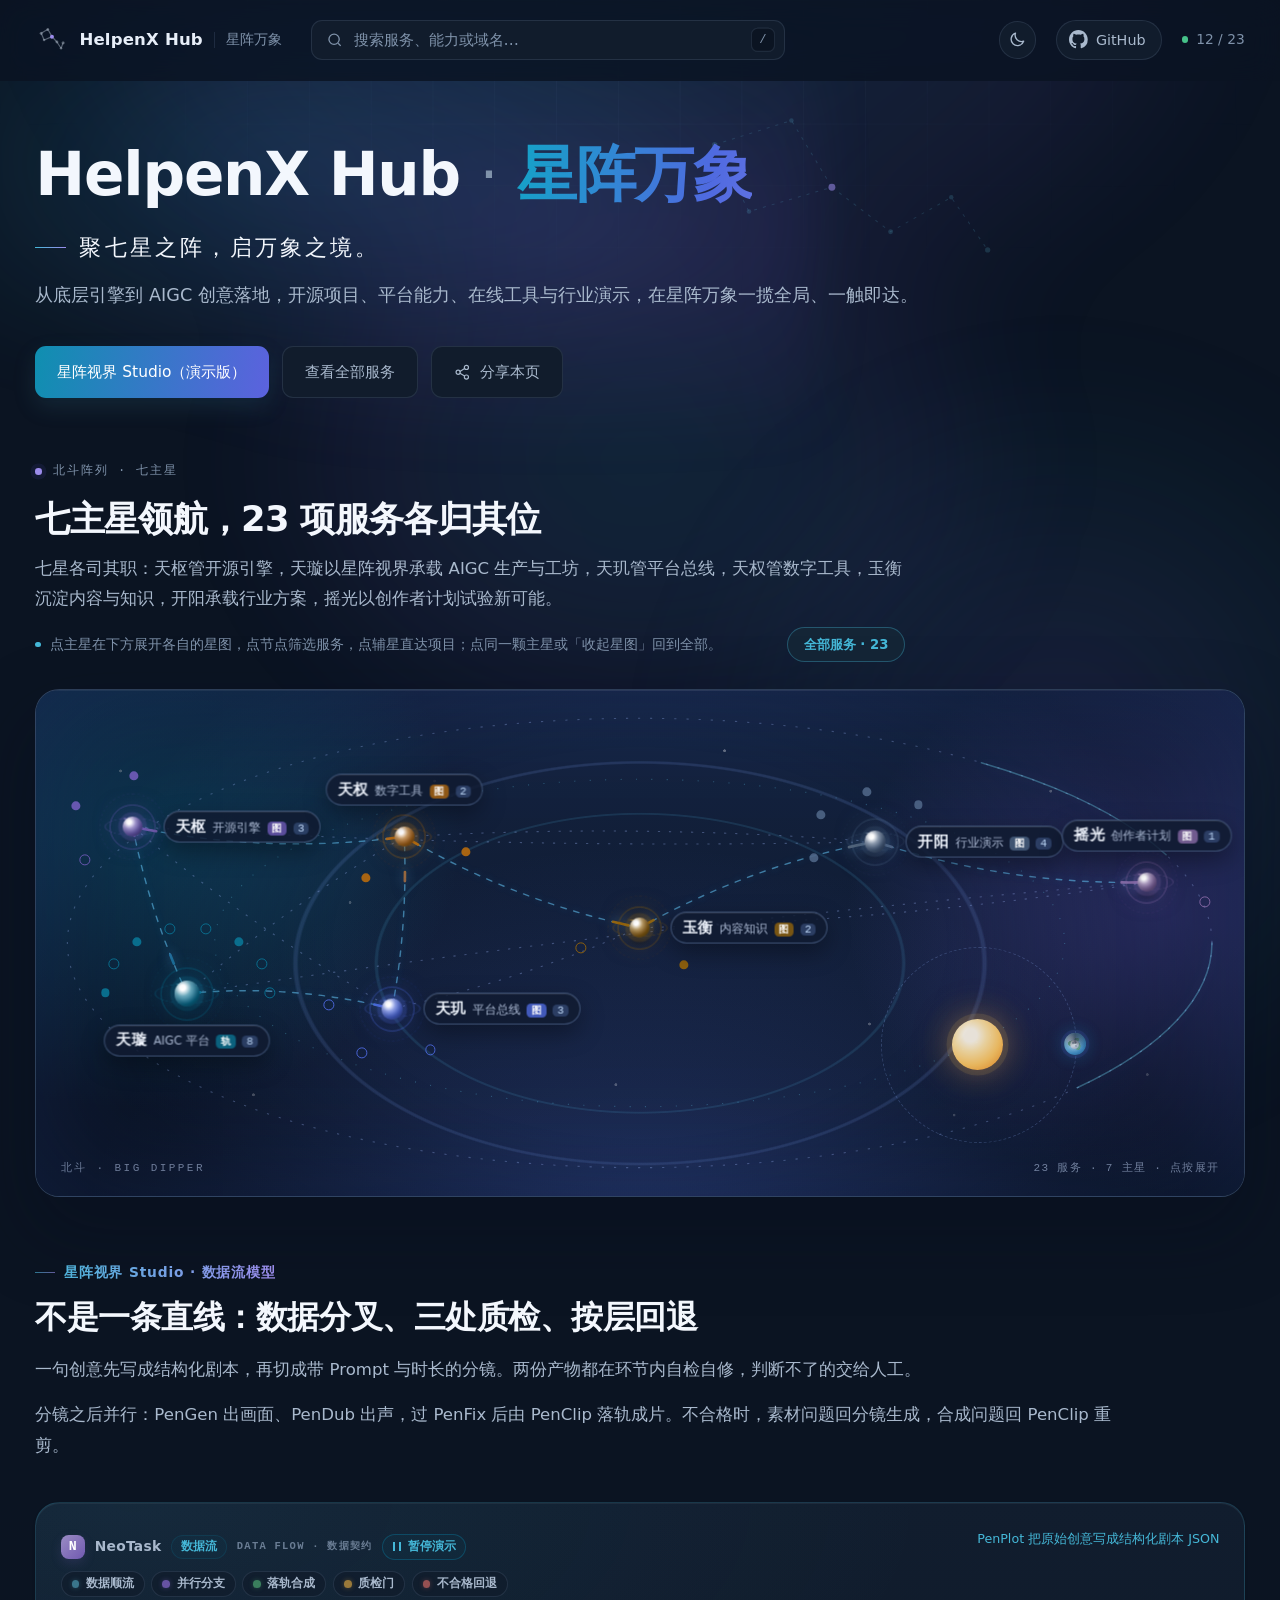
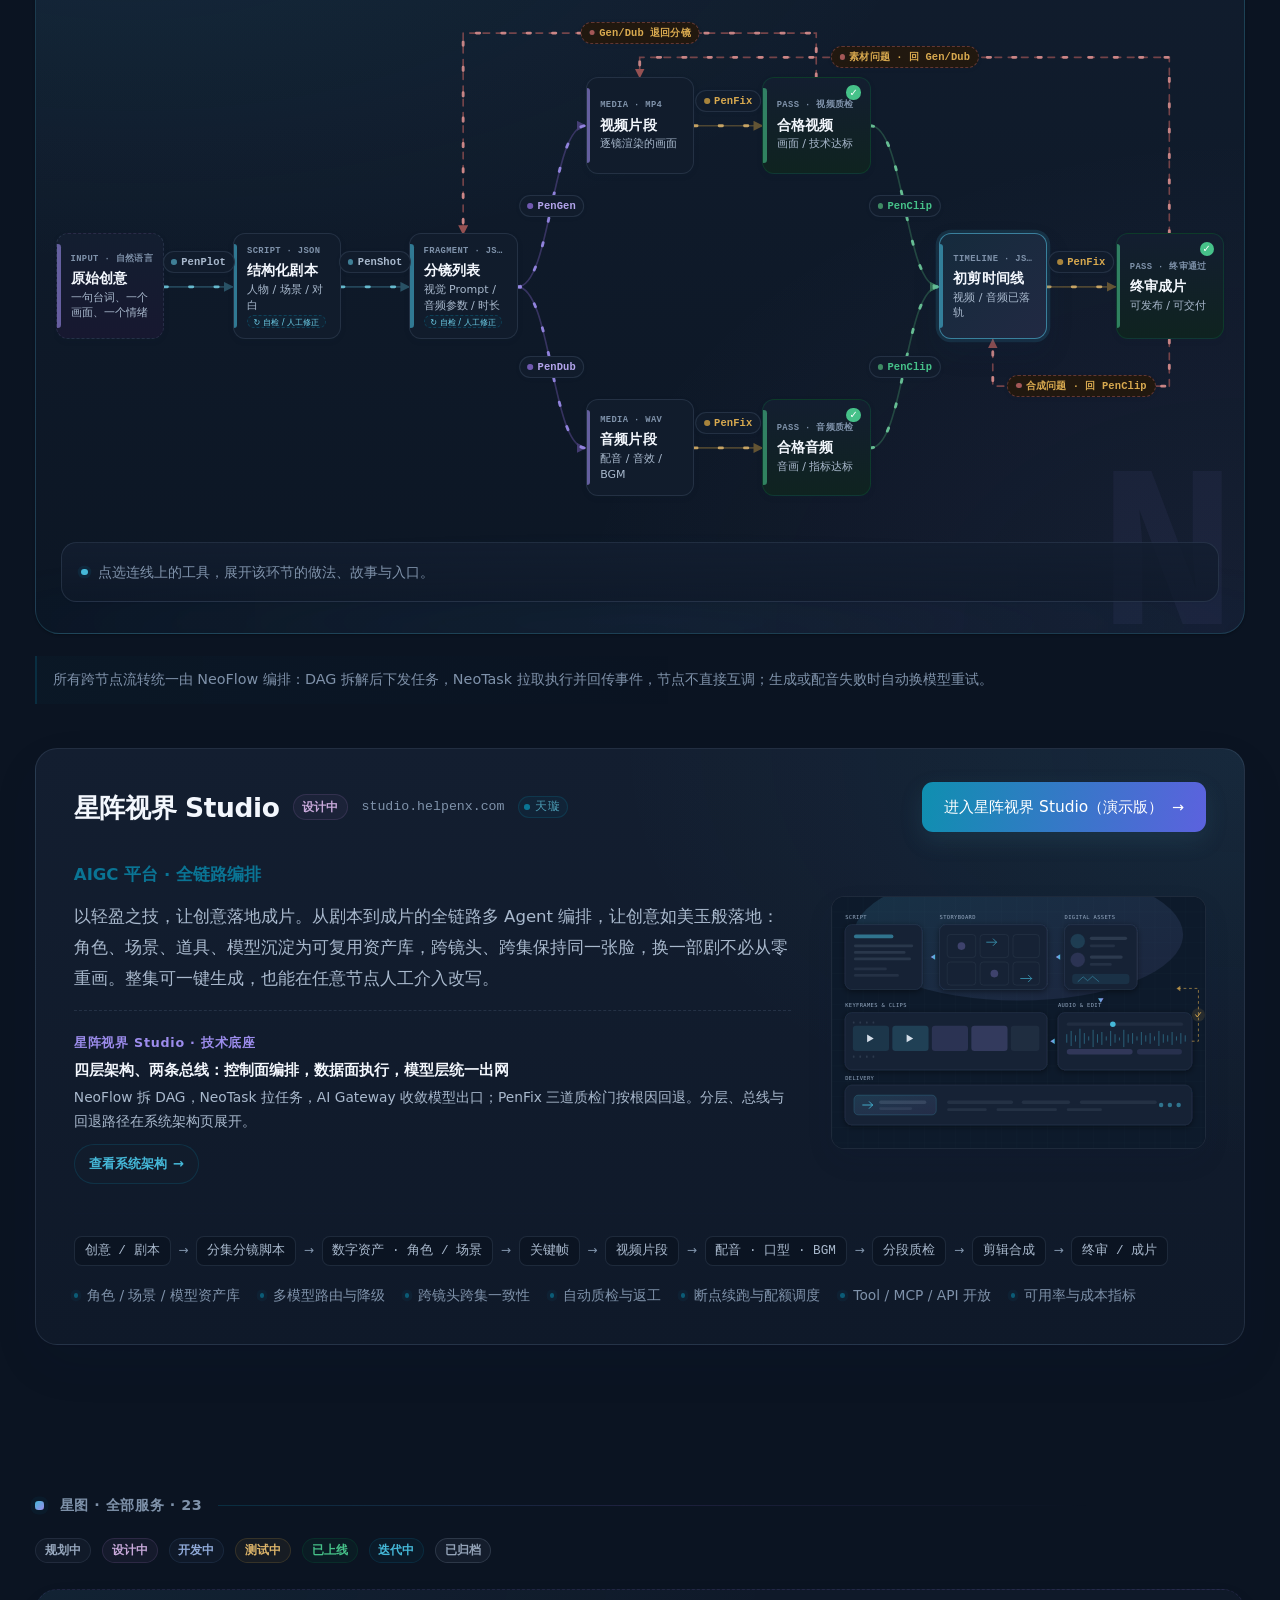
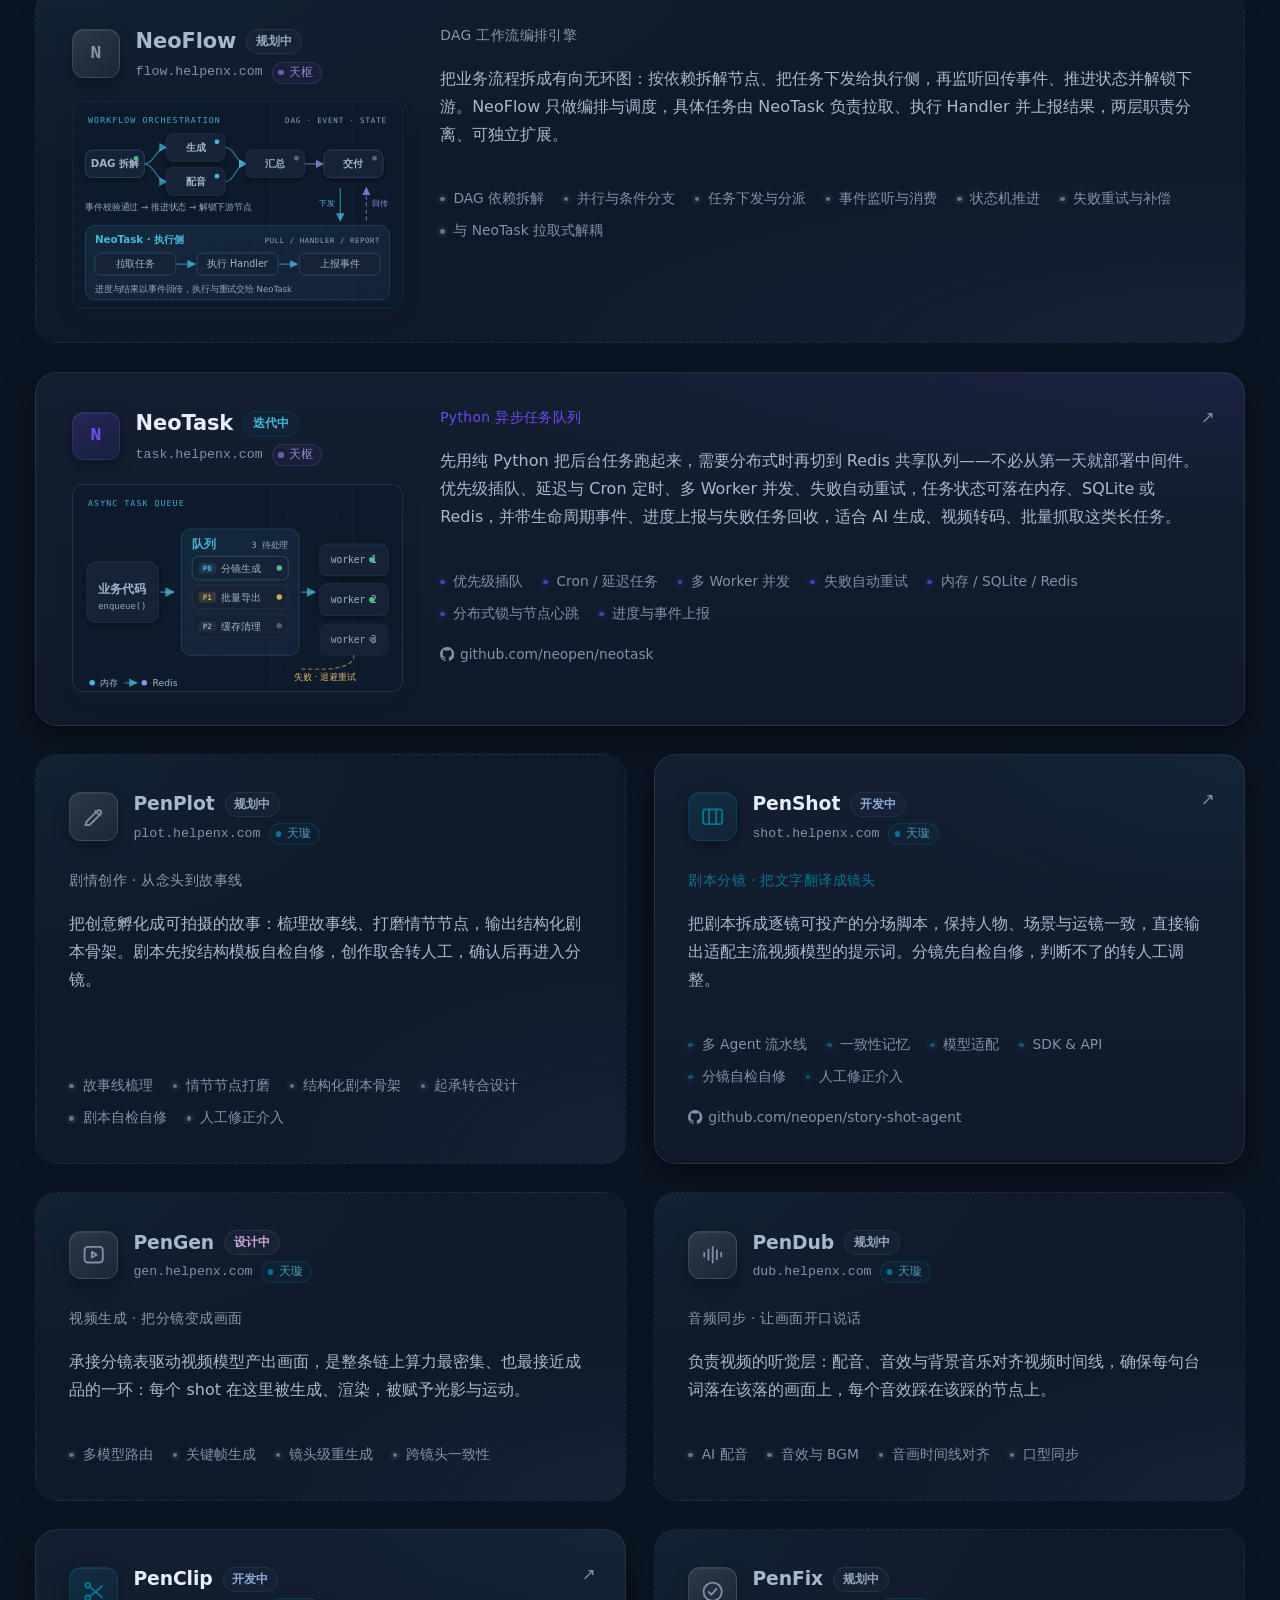
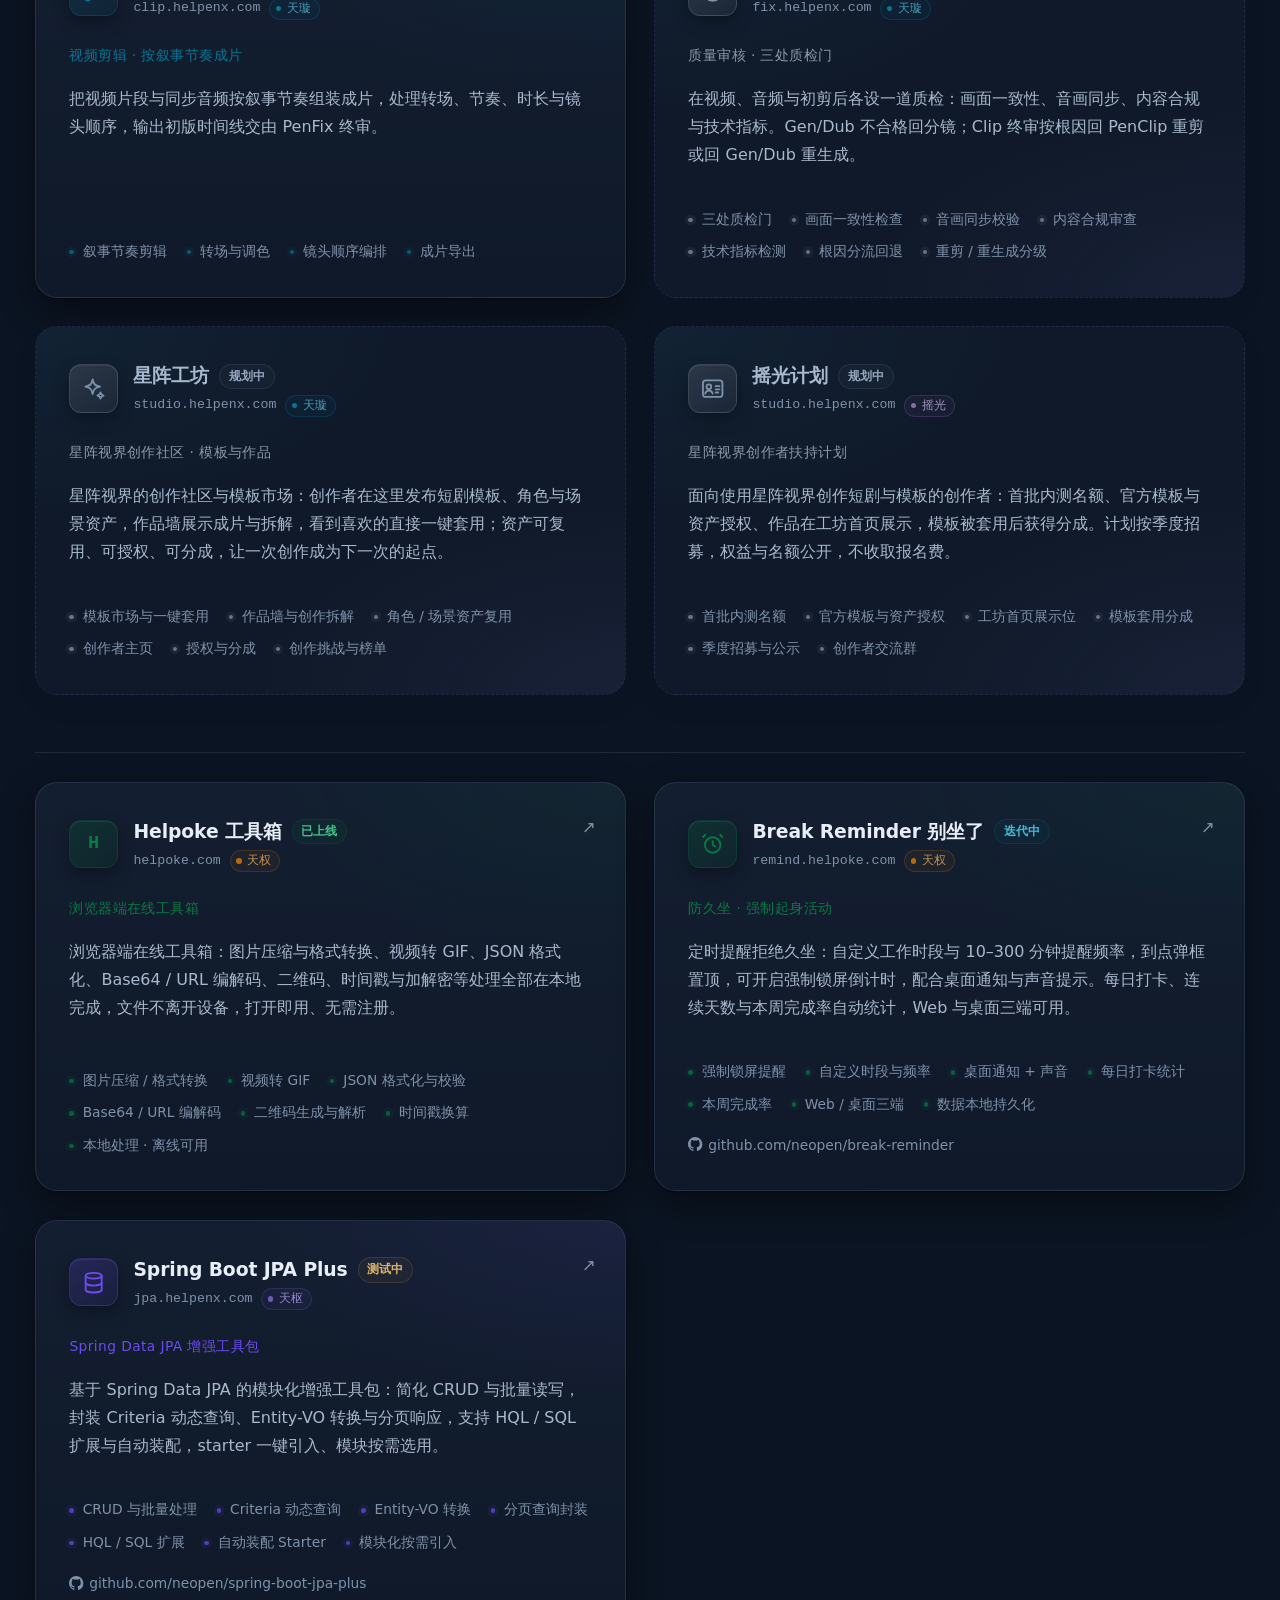
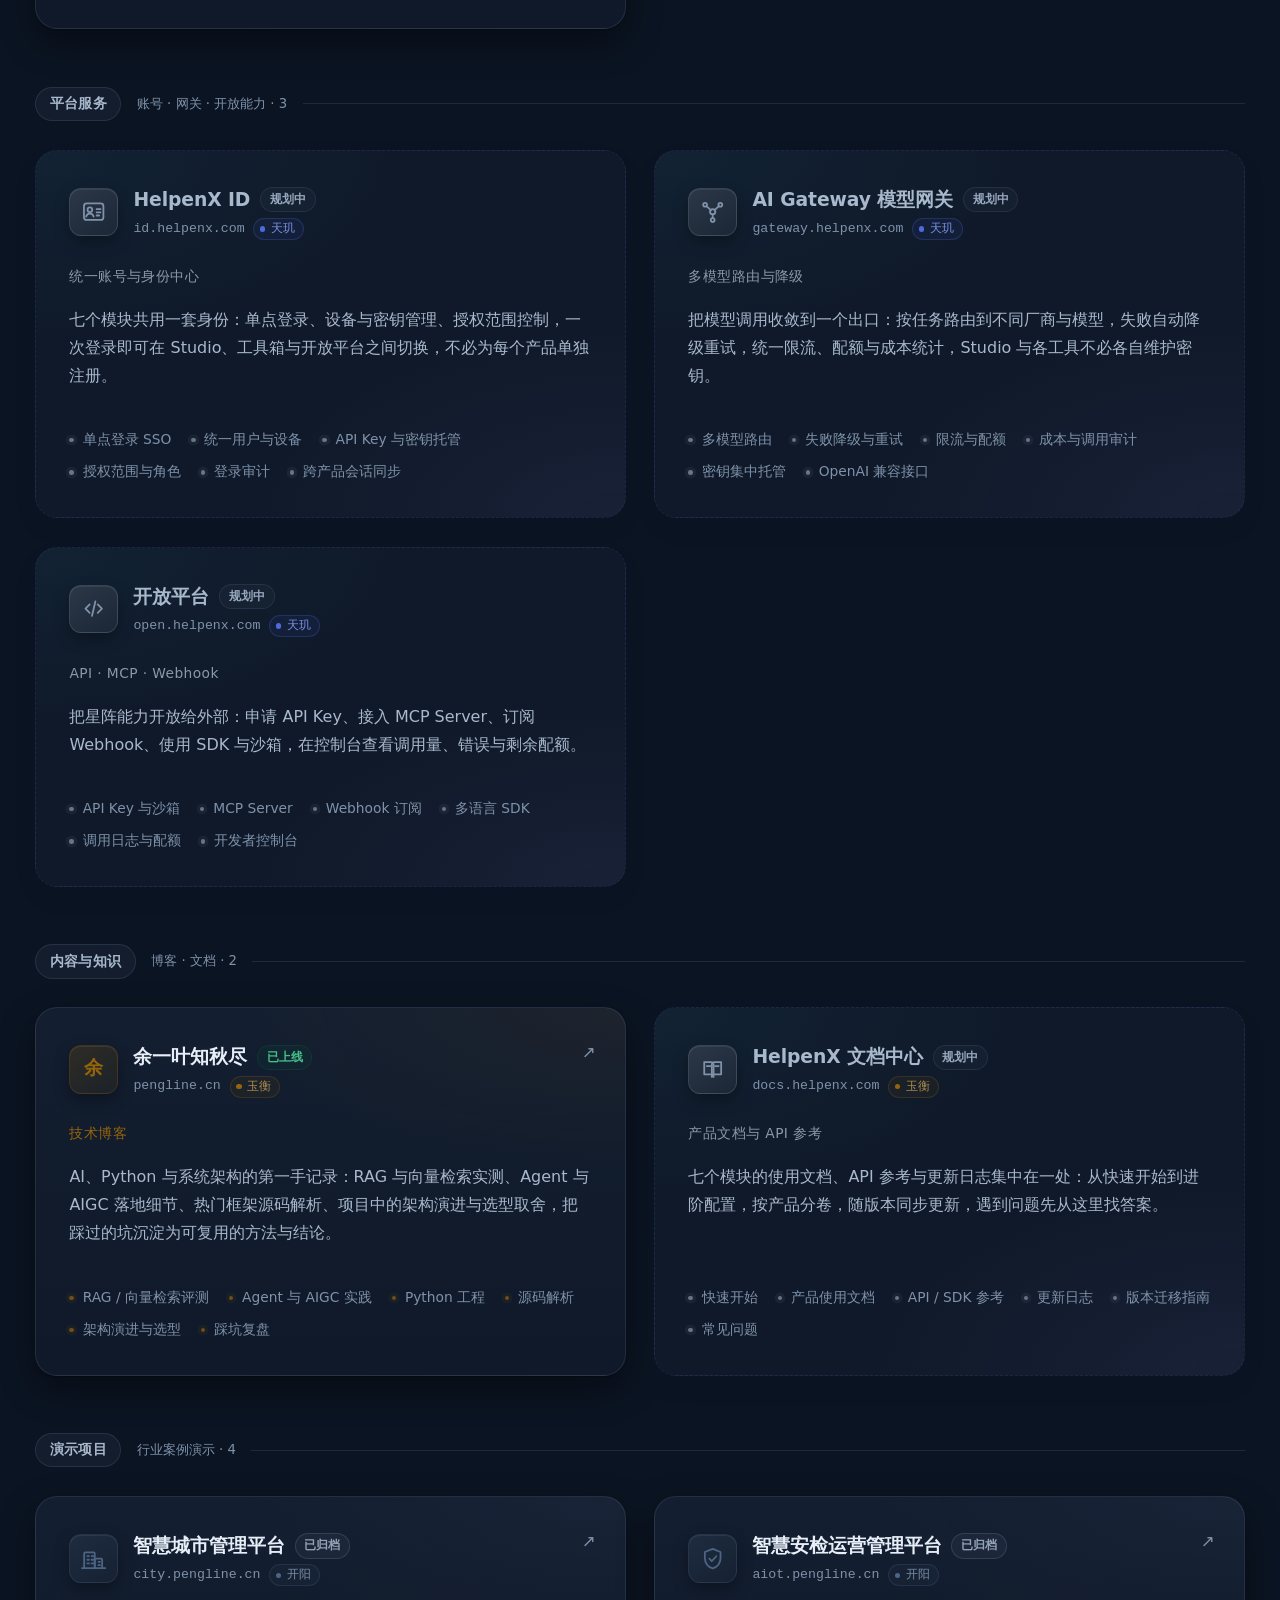
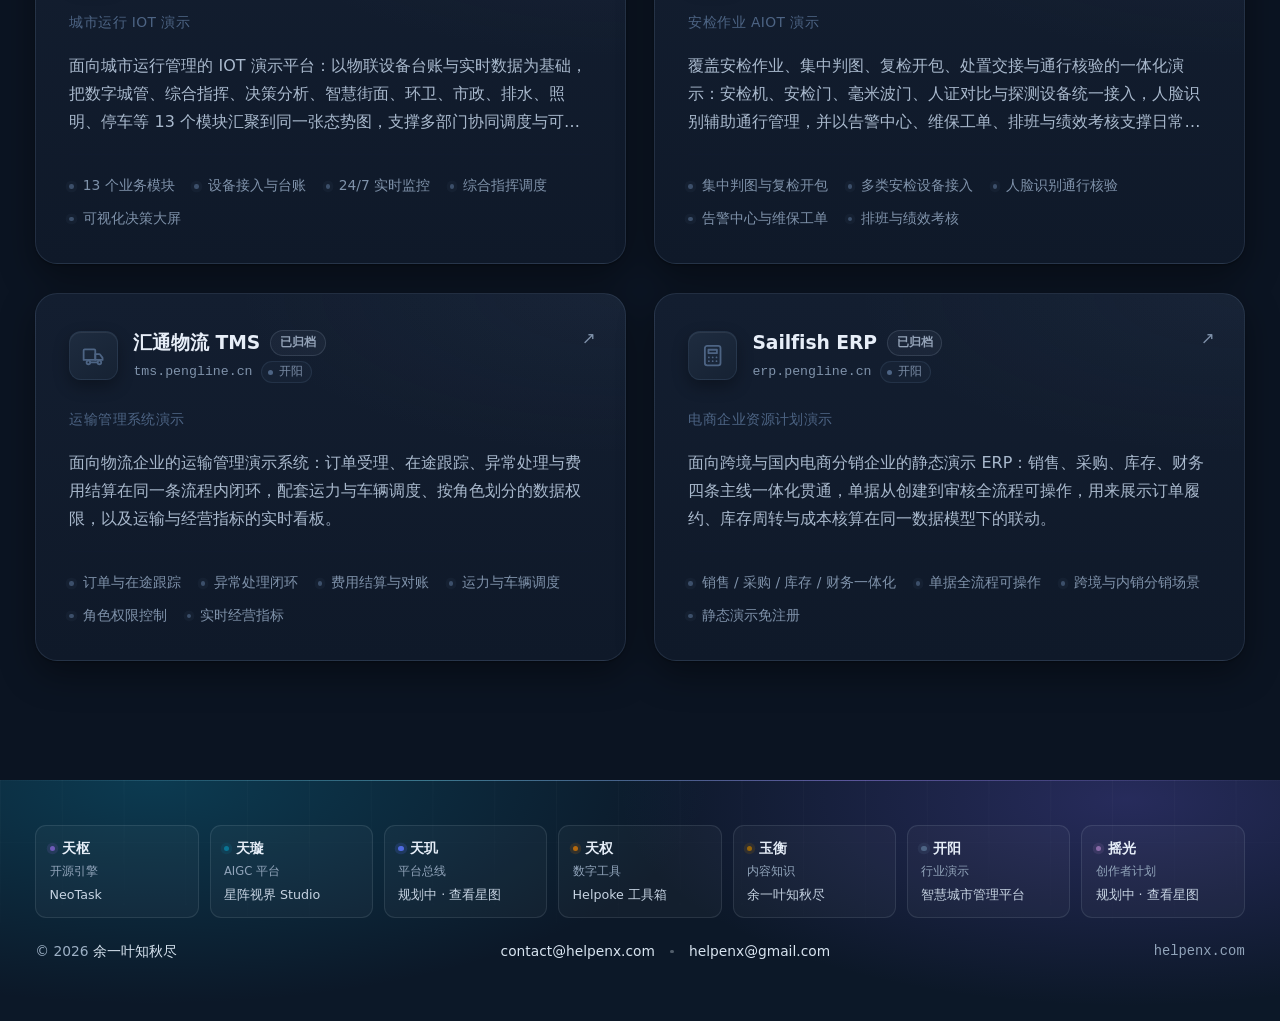
==== commit 4d225bfc: "细节优化" ====
--- a/index.html
+++ b/index.html
@@ -490,9 +490,9 @@
 <link rel="icon" type="image/png" sizes="16x16" href="./assets/icons/favicon-16x16.png" />
 <link rel="apple-touch-icon" sizes="180x180" href="./assets/icons/apple-touch-icon.png" />
 <link rel="mask-icon" href="./assets/icons/favicon-mask.svg" color="#0a7494" />
-<link rel="preload" href="./assets/css/styles.css?v=202611191315" as="style" />
+<link rel="preload" href="./assets/css/styles.css?v=202611191620" as="style" />
 <link rel="preload" href="./assets/js/app.js?v=202611191346" as="script" />
-<link rel="stylesheet" href="./assets/css/styles.css?v=202611191315" fetchpriority="high" />
+<link rel="stylesheet" href="./assets/css/styles.css?v=202611191620" fetchpriority="high" />
 </head>
 <body>
 <svg class="sprite" aria-hidden="true" focusable="false" width="0" height="0">
@@ -634,7 +634,7 @@
       <div class="theme__menu" id="theme-menu" data-theme-menu role="menu" aria-label="背景模式" hidden>
         <button class="theme__opt" type="button" role="menuitemradio" aria-checked="true" data-theme-choice="auto">
           <svg class="theme__opt-icon" viewBox="0 0 24 24" aria-hidden="true"><circle cx="12" cy="12" r="8.5" fill="none" stroke="currentColor" stroke-width="1.7"/><path d="M12 3.5a8.5 8.5 0 0 1 0 17Z" fill="currentColor"/></svg>
-          <span class="theme__label">自动<span class="theme__sub">08–20 护眼 · 夜间深色</span></span>
+          <span class="theme__label">自动<span class="theme__sub">20-08 深色</span></span>
           <svg class="theme__check" viewBox="0 0 24 24" fill="none" stroke="currentColor" stroke-width="2.2" stroke-linecap="round" stroke-linejoin="round" aria-hidden="true"><path d="m5 12.6 4.4 4.4L19 7.4"/></svg>
         </button>
         <button class="theme__opt" type="button" role="menuitemradio" aria-checked="false" data-theme-choice="normal">
@@ -916,8 +916,8 @@
       </div>
       <div class="flow" data-flow>
         <div class="flow__scroll">
-          <div class="flow__board" data-flow-board role="group" aria-label="短剧数据流：原始创意经 PenPlot、PenShot 变成分镜，分叉出视频与音频；PenGen、PenDub 的产出分别经 PenFix 质检，不合格退回分镜调整提示词重做；PenClip 落轨成初剪后再由 PenFix 终审，合成问题退回 PenClip 重剪，镜头素材问题按镜头退回 PenGen / PenDub 重新生成，通过才输出成片" style="width:980px;height:456px">
-            <svg class="flow__edges" viewBox="0 0 980 456" aria-hidden="true" focusable="false">
+          <div class="flow__board" data-flow-board role="group" aria-label="短剧数据流：原始创意经 PenPlot、PenShot 变成分镜，分叉出视频与音频；PenGen、PenDub 的产出分别经 PenFix 质检，不合格退回分镜调整提示词重做；PenClip 落轨成初剪后再由 PenFix 终审，合成问题退回 PenClip 重剪，镜头素材问题按镜头退回 PenGen / PenDub 重新生成，通过才输出成片" style="width:1058px;height:456px">
+            <svg class="flow__edges" viewBox="0 0 1058 456" aria-hidden="true" focusable="false">
               <defs>
                 <marker id="flow-arrow-flow" viewBox="0 0 8 8" refX="7" refY="4" markerWidth="6" markerHeight="6" orient="auto"><path d="M0 0 8 4 0 8z" fill="#3f7f96"/></marker>
                 <marker id="flow-arrow-branch" viewBox="0 0 8 8" refX="7" refY="4" markerWidth="6" markerHeight="6" orient="auto"><path d="M0 0 8 4 0 8z" fill="#7059b0"/></marker>
@@ -925,90 +925,90 @@
                 <marker id="flow-arrow-gate" viewBox="0 0 8 8" refX="7" refY="4" markerWidth="6" markerHeight="6" orient="auto"><path d="M0 0 8 4 0 8z" fill="#a8843c"/></marker>
                 <marker id="flow-arrow-rework" viewBox="0 0 8 8" refX="7" refY="4" markerWidth="6" markerHeight="6" orient="auto"><path d="M0 0 8 4 0 8z" fill="#a45757"/></marker>
               </defs>
-              <path class="flow__edge flow__edge--flow" data-kind="flow" data-tool="penplot" d="M98 250H147" marker-end="url(#flow-arrow-flow)"></path>
-              <path class="flow__edge flow__edge--flow" data-kind="flow" data-tool="penshot" d="M245 250H294" marker-end="url(#flow-arrow-flow)"></path>
-              <path class="flow__edge flow__edge--branch" data-kind="branch" data-tool="pengen" d="M392 250C416.5 250 416.5 104 441 104" marker-end="url(#flow-arrow-branch)"></path>
-              <path class="flow__edge flow__edge--branch" data-kind="branch" data-tool="pendub" d="M392 250C416.5 250 416.5 396 441 396" marker-end="url(#flow-arrow-branch)"></path>
-              <path class="flow__edge flow__edge--gate" data-kind="gate" data-tool="penfix" d="M539 104H588" marker-end="url(#flow-arrow-gate)"></path>
-              <path class="flow__edge flow__edge--gate" data-kind="gate" data-tool="penfix" d="M539 396H588" marker-end="url(#flow-arrow-gate)"></path>
-              <path class="flow__edge flow__edge--merge" data-kind="merge" data-tool="penclip" d="M686 104C710.5 104 710.5 250 735 250" marker-end="url(#flow-arrow-merge)"></path>
-              <path class="flow__edge flow__edge--merge" data-kind="merge" data-tool="penclip" d="M686 396C710.5 396 710.5 250 735 250" marker-end="url(#flow-arrow-merge)"></path>
-              <path class="flow__edge flow__edge--gate" data-kind="gate" data-tool="penfix" d="M833 250H882" marker-end="url(#flow-arrow-gate)"></path>
-              <path class="flow__edge flow__edge--rework" data-kind="rework" data-tool="penclip" d="M931 298V340H784V298" marker-end="url(#flow-arrow-rework)"></path>
-              <path class="flow__edge flow__edge--rework" data-kind="rework" data-tool="penfix" d="M637 60V20H343V202" marker-end="url(#flow-arrow-rework)"></path>
-              <path class="flow__edge flow__edge--rework" data-kind="rework" data-tool="penfix" d="M931 202V42H490V60" marker-end="url(#flow-arrow-rework)"></path>
-              <path class="flow__pulse flow__pulse--flow" data-kind="flow" data-tool="penplot" d="M98 250H147" style="--dur:3s;--delay:-0s"></path>
-              <path class="flow__pulse flow__pulse--flow" data-kind="flow" data-tool="penshot" d="M245 250H294" style="--dur:3.18s;--delay:-0.37s"></path>
-              <path class="flow__pulse flow__pulse--branch" data-kind="branch" data-tool="pengen" d="M392 250C416.5 250 416.5 104 441 104" style="--dur:3.36s;--delay:-0.74s"></path>
-              <path class="flow__pulse flow__pulse--branch" data-kind="branch" data-tool="pendub" d="M392 250C416.5 250 416.5 396 441 396" style="--dur:3.54s;--delay:-1.11s"></path>
-              <path class="flow__pulse flow__pulse--gate" data-kind="gate" data-tool="penfix" d="M539 104H588" style="--dur:3.72s;--delay:-1.48s"></path>
-              <path class="flow__pulse flow__pulse--gate" data-kind="gate" data-tool="penfix" d="M539 396H588" style="--dur:3.9s;--delay:-1.85s"></path>
-              <path class="flow__pulse flow__pulse--merge" data-kind="merge" data-tool="penclip" d="M686 104C710.5 104 710.5 250 735 250" style="--dur:4.08s;--delay:-2.22s"></path>
-              <path class="flow__pulse flow__pulse--merge" data-kind="merge" data-tool="penclip" d="M686 396C710.5 396 710.5 250 735 250" style="--dur:4.26s;--delay:-2.59s"></path>
-              <path class="flow__pulse flow__pulse--gate" data-kind="gate" data-tool="penfix" d="M833 250H882" style="--dur:4.44s;--delay:-2.96s"></path>
-              <path class="flow__pulse flow__pulse--rework" data-kind="rework" data-tool="penclip" d="M931 298V340H784V298" style="--dur:4.62s;--delay:-3.33s"></path>
-              <path class="flow__pulse flow__pulse--rework" data-kind="rework" data-tool="penfix" d="M637 60V20H343V202" style="--dur:4.8s;--delay:-3.7s"></path>
-              <path class="flow__pulse flow__pulse--rework" data-kind="rework" data-tool="penfix" d="M931 202V42H490V60" style="--dur:4.98s;--delay:-4.07s"></path>
+              <path class="flow__edge flow__edge--flow" data-kind="flow" data-tool="penplot" d="M98 250H160" marker-end="url(#flow-arrow-flow)"></path>
+              <path class="flow__edge flow__edge--flow" data-kind="flow" data-tool="penshot" d="M258 250H320" marker-end="url(#flow-arrow-flow)"></path>
+              <path class="flow__edge flow__edge--branch" data-kind="branch" data-tool="pengen" d="M418 250C449 250 449 104 480 104" marker-end="url(#flow-arrow-branch)"></path>
+              <path class="flow__edge flow__edge--branch" data-kind="branch" data-tool="pendub" d="M418 250C449 250 449 396 480 396" marker-end="url(#flow-arrow-branch)"></path>
+              <path class="flow__edge flow__edge--gate" data-kind="gate" data-tool="penfix" d="M578 104H640" marker-end="url(#flow-arrow-gate)"></path>
+              <path class="flow__edge flow__edge--gate" data-kind="gate" data-tool="penfix" d="M578 396H640" marker-end="url(#flow-arrow-gate)"></path>
+              <path class="flow__edge flow__edge--merge" data-kind="merge" data-tool="penclip" d="M738 104C769 104 769 250 800 250" marker-end="url(#flow-arrow-merge)"></path>
+              <path class="flow__edge flow__edge--merge" data-kind="merge" data-tool="penclip" d="M738 396C769 396 769 250 800 250" marker-end="url(#flow-arrow-merge)"></path>
+              <path class="flow__edge flow__edge--gate" data-kind="gate" data-tool="penfix" d="M898 250H960" marker-end="url(#flow-arrow-gate)"></path>
+              <path class="flow__edge flow__edge--rework" data-kind="rework" data-tool="penclip" d="M1009 298V340H849V298" marker-end="url(#flow-arrow-rework)"></path>
+              <path class="flow__edge flow__edge--rework" data-kind="rework" data-tool="penfix" d="M689 60V20H369V202" marker-end="url(#flow-arrow-rework)"></path>
+              <path class="flow__edge flow__edge--rework" data-kind="rework" data-tool="penfix" d="M1009 202V42H529V60" marker-end="url(#flow-arrow-rework)"></path>
+              <path class="flow__pulse flow__pulse--flow" data-kind="flow" data-tool="penplot" d="M98 250H160" style="--dur:3s;--delay:-0s"></path>
+              <path class="flow__pulse flow__pulse--flow" data-kind="flow" data-tool="penshot" d="M258 250H320" style="--dur:3.18s;--delay:-0.37s"></path>
+              <path class="flow__pulse flow__pulse--branch" data-kind="branch" data-tool="pengen" d="M418 250C449 250 449 104 480 104" style="--dur:3.36s;--delay:-0.74s"></path>
+              <path class="flow__pulse flow__pulse--branch" data-kind="branch" data-tool="pendub" d="M418 250C449 250 449 396 480 396" style="--dur:3.54s;--delay:-1.11s"></path>
+              <path class="flow__pulse flow__pulse--gate" data-kind="gate" data-tool="penfix" d="M578 104H640" style="--dur:3.72s;--delay:-1.48s"></path>
+              <path class="flow__pulse flow__pulse--gate" data-kind="gate" data-tool="penfix" d="M578 396H640" style="--dur:3.9s;--delay:-1.85s"></path>
+              <path class="flow__pulse flow__pulse--merge" data-kind="merge" data-tool="penclip" d="M738 104C769 104 769 250 800 250" style="--dur:4.08s;--delay:-2.22s"></path>
+              <path class="flow__pulse flow__pulse--merge" data-kind="merge" data-tool="penclip" d="M738 396C769 396 769 250 800 250" style="--dur:4.26s;--delay:-2.59s"></path>
+              <path class="flow__pulse flow__pulse--gate" data-kind="gate" data-tool="penfix" d="M898 250H960" style="--dur:4.44s;--delay:-2.96s"></path>
+              <path class="flow__pulse flow__pulse--rework" data-kind="rework" data-tool="penclip" d="M1009 298V340H849V298" style="--dur:4.62s;--delay:-3.33s"></path>
+              <path class="flow__pulse flow__pulse--rework" data-kind="rework" data-tool="penfix" d="M689 60V20H369V202" style="--dur:4.8s;--delay:-3.7s"></path>
+              <path class="flow__pulse flow__pulse--rework" data-kind="rework" data-tool="penfix" d="M1009 202V42H529V60" style="--dur:4.98s;--delay:-4.07s"></path>
             </svg>
             <div class="flow-node flow-node--input" style="left:0px;top:202px;width:98px;height:96px">
               <span class="flow-node__meta">INPUT · 自然语言</span>
               <span class="flow-node__label">原始创意</span>
               <span class="flow-node__sub">一句台词、一个画面、一个情绪</span>
             </div>
-            <div class="flow-node flow-node--data" style="left:147px;top:202px;width:98px;height:96px">
+            <div class="flow-node flow-node--data" style="left:160px;top:202px;width:98px;height:96px">
               <span class="flow-node__meta">SCRIPT · JSON</span>
               <span class="flow-node__label">结构化剧本</span>
               <span class="flow-node__sub">人物 / 场景 / 对白</span>
               <span class="flow-node__badge" title="环节内部自检自修，必要时人工修正，不占用 PenFix 质检门">↻ 自检 / 人工修正</span>
             </div>
-            <div class="flow-node flow-node--data" style="left:294px;top:202px;width:98px;height:96px">
+            <div class="flow-node flow-node--data" style="left:320px;top:202px;width:98px;height:96px">
               <span class="flow-node__meta">FRAGMENT · JSON</span>
               <span class="flow-node__label">分镜列表</span>
               <span class="flow-node__sub">视觉 Prompt / 音频参数 / 时长</span>
               <span class="flow-node__badge" title="环节内部自检自修，必要时人工修正，不占用 PenFix 质检门">↻ 自检 / 人工修正</span>
             </div>
-            <div class="flow-node flow-node--media" style="left:441px;top:60px;width:98px;height:88px">
+            <div class="flow-node flow-node--media" style="left:480px;top:60px;width:98px;height:88px">
               <span class="flow-node__meta">MEDIA · MP4</span>
               <span class="flow-node__label">视频片段</span>
               <span class="flow-node__sub">逐镜渲染的画面</span>
             </div>
-            <div class="flow-node flow-node--media" style="left:441px;top:352px;width:98px;height:88px">
+            <div class="flow-node flow-node--media" style="left:480px;top:352px;width:98px;height:88px">
               <span class="flow-node__meta">MEDIA · WAV</span>
               <span class="flow-node__label">音频片段</span>
               <span class="flow-node__sub">配音 / 音效 / BGM</span>
             </div>
-            <div class="flow-node flow-node--safe" style="left:588px;top:60px;width:98px;height:88px">
+            <div class="flow-node flow-node--safe" style="left:640px;top:60px;width:98px;height:88px">
               <span class="flow-node__meta">PASS · 视频质检</span>
               <span class="flow-node__label">合格视频</span>
               <span class="flow-node__sub">画面 / 技术达标</span>
             </div>
-            <div class="flow-node flow-node--safe" style="left:588px;top:352px;width:98px;height:88px">
+            <div class="flow-node flow-node--safe" style="left:640px;top:352px;width:98px;height:88px">
               <span class="flow-node__meta">PASS · 音频质检</span>
               <span class="flow-node__label">合格音频</span>
               <span class="flow-node__sub">音画 / 指标达标</span>
             </div>
-            <div class="flow-node flow-node--output" style="left:735px;top:202px;width:98px;height:96px">
+            <div class="flow-node flow-node--output" style="left:800px;top:202px;width:98px;height:96px">
               <span class="flow-node__meta">TIMELINE · JSON</span>
               <span class="flow-node__label">初剪时间线</span>
               <span class="flow-node__sub">视频 / 音频已落轨</span>
             </div>
-            <div class="flow-node flow-node--safe" style="left:882px;top:202px;width:98px;height:96px">
+            <div class="flow-node flow-node--safe" style="left:960px;top:202px;width:98px;height:96px">
               <span class="flow-node__meta">PASS · 终审通过</span>
               <span class="flow-node__label">终审成片</span>
               <span class="flow-node__sub">可发布 / 可交付</span>
             </div>
-            <button class="flow-tool flow-tool--flow" type="button" data-stage="penplot" data-tool="penplot" aria-expanded="false" aria-controls="flow-panel-penplot" aria-label="PenPlot · 剧情创作，点击查看环节详情" title="PenPlot · 剧情创作，点击查看环节详情" style="left:122.5px;top:228px;--tool-dot:#3f7f96"><span class="flow-tool__dot" aria-hidden="true"></span>PenPlot</button>
-            <button class="flow-tool flow-tool--flow" type="button" data-stage="penshot" data-tool="penshot" aria-expanded="false" aria-controls="flow-panel-penshot" aria-label="PenShot · 剧本分镜，点击查看环节详情" title="PenShot · 剧本分镜，点击查看环节详情" style="left:269.5px;top:228px;--tool-dot:#3f7f96"><span class="flow-tool__dot" aria-hidden="true"></span>PenShot</button>
-            <button class="flow-tool flow-tool--branch" type="button" data-stage="pengen" data-tool="pengen" aria-expanded="false" aria-controls="flow-panel-pengen" aria-label="PenGen · 视频生成，点击查看环节详情" title="PenGen · 视频生成，点击查看环节详情" style="left:416.5px;top:177px;--tool-dot:#7059b0"><span class="flow-tool__dot" aria-hidden="true"></span>PenGen</button>
-            <button class="flow-tool flow-tool--branch" type="button" data-stage="pendub" data-tool="pendub" aria-expanded="false" aria-controls="flow-panel-pendub" aria-label="PenDub · 音频同步，点击查看环节详情" title="PenDub · 音频同步，点击查看环节详情" style="left:416.5px;top:323px;--tool-dot:#7059b0"><span class="flow-tool__dot" aria-hidden="true"></span>PenDub</button>
-            <button class="flow-tool flow-tool--gate" type="button" data-stage="penfix" data-tool="penfix" aria-expanded="false" aria-controls="flow-panel-penfix" aria-label="PenFix · 质量审核，点击查看环节详情" title="PenFix · 质量审核，点击查看环节详情" style="left:563.5px;top:82px;--tool-dot:#a8843c"><span class="flow-tool__dot" aria-hidden="true"></span>PenFix</button>
-            <button class="flow-tool flow-tool--gate" type="button" data-stage="penfix" data-tool="penfix" aria-expanded="false" aria-controls="flow-panel-penfix" aria-label="PenFix · 质量审核，点击查看环节详情" title="PenFix · 质量审核，点击查看环节详情" style="left:563.5px;top:374px;--tool-dot:#a8843c"><span class="flow-tool__dot" aria-hidden="true"></span>PenFix</button>
-            <button class="flow-tool flow-tool--merge" type="button" data-stage="penclip" data-tool="penclip" aria-expanded="false" aria-controls="flow-panel-penclip" aria-label="PenClip · 视频剪辑，点击查看环节详情" title="PenClip · 视频剪辑，点击查看环节详情" style="left:710.5px;top:177px;--tool-dot:#3f8a63"><span class="flow-tool__dot" aria-hidden="true"></span>PenClip</button>
-            <button class="flow-tool flow-tool--merge" type="button" data-stage="penclip" data-tool="penclip" aria-expanded="false" aria-controls="flow-panel-penclip" aria-label="PenClip · 视频剪辑，点击查看环节详情" title="PenClip · 视频剪辑，点击查看环节详情" style="left:710.5px;top:323px;--tool-dot:#3f8a63"><span class="flow-tool__dot" aria-hidden="true"></span>PenClip</button>
-            <button class="flow-tool flow-tool--gate" type="button" data-stage="penfix" data-tool="penfix" aria-expanded="false" aria-controls="flow-panel-penfix" aria-label="PenFix · 质量审核，点击查看环节详情" title="PenFix · 质量审核，点击查看环节详情" style="left:857.5px;top:228px;--tool-dot:#a8843c"><span class="flow-tool__dot" aria-hidden="true"></span>PenFix</button>
-            <button class="flow-tool flow-tool--rework" type="button" data-stage="penclip" data-tool="penclip" aria-expanded="false" aria-controls="flow-panel-penclip" aria-label="合成问题 · 回 PenClip · 视频剪辑，点击查看环节详情" title="合成问题 · 回 PenClip · 视频剪辑，点击查看环节详情" style="left:857.5px;top:340px;--tool-dot:#a45757"><span class="flow-tool__dot" aria-hidden="true"></span>合成问题 · 回 PenClip</button>
-            <button class="flow-tool flow-tool--rework" type="button" data-stage="penfix" data-tool="penfix" aria-expanded="false" aria-controls="flow-panel-penfix" aria-label="Gen/Dub 退回分镜 · 质量审核，点击查看环节详情" title="Gen/Dub 退回分镜 · 质量审核，点击查看环节详情" style="left:490px;top:20px;--tool-dot:#a45757"><span class="flow-tool__dot" aria-hidden="true"></span>Gen/Dub 退回分镜</button>
-            <button class="flow-tool flow-tool--rework" type="button" data-stage="penfix" data-tool="penfix" aria-expanded="false" aria-controls="flow-panel-penfix" aria-label="素材问题 · 回 Gen/Dub · 质量审核，点击查看环节详情" title="素材问题 · 回 Gen/Dub · 质量审核，点击查看环节详情" style="left:710.5px;top:42px;--tool-dot:#a45757"><span class="flow-tool__dot" aria-hidden="true"></span>素材问题 · 回 Gen/Dub</button>
+            <button class="flow-tool flow-tool--flow" type="button" data-stage="penplot" data-tool="penplot" aria-expanded="false" aria-controls="flow-panel-penplot" aria-label="PenPlot · 剧情创作，点击查看环节详情" title="PenPlot · 剧情创作，点击查看环节详情" style="left:129px;top:228px;--tool-dot:#3f7f96"><span class="flow-tool__dot" aria-hidden="true"></span>PenPlot</button>
+            <button class="flow-tool flow-tool--flow" type="button" data-stage="penshot" data-tool="penshot" aria-expanded="false" aria-controls="flow-panel-penshot" aria-label="PenShot · 剧本分镜，点击查看环节详情" title="PenShot · 剧本分镜，点击查看环节详情" style="left:289px;top:228px;--tool-dot:#3f7f96"><span class="flow-tool__dot" aria-hidden="true"></span>PenShot</button>
+            <button class="flow-tool flow-tool--branch" type="button" data-stage="pengen" data-tool="pengen" aria-expanded="false" aria-controls="flow-panel-pengen" aria-label="PenGen · 视频生成，点击查看环节详情" title="PenGen · 视频生成，点击查看环节详情" style="left:449px;top:177px;--tool-dot:#7059b0"><span class="flow-tool__dot" aria-hidden="true"></span>PenGen</button>
+            <button class="flow-tool flow-tool--branch" type="button" data-stage="pendub" data-tool="pendub" aria-expanded="false" aria-controls="flow-panel-pendub" aria-label="PenDub · 音频同步，点击查看环节详情" title="PenDub · 音频同步，点击查看环节详情" style="left:449px;top:323px;--tool-dot:#7059b0"><span class="flow-tool__dot" aria-hidden="true"></span>PenDub</button>
+            <button class="flow-tool flow-tool--gate" type="button" data-stage="penfix" data-tool="penfix" aria-expanded="false" aria-controls="flow-panel-penfix" aria-label="PenFix · 质量审核，点击查看环节详情" title="PenFix · 质量审核，点击查看环节详情" style="left:609px;top:82px;--tool-dot:#a8843c"><span class="flow-tool__dot" aria-hidden="true"></span>PenFix</button>
+            <button class="flow-tool flow-tool--gate" type="button" data-stage="penfix" data-tool="penfix" aria-expanded="false" aria-controls="flow-panel-penfix" aria-label="PenFix · 质量审核，点击查看环节详情" title="PenFix · 质量审核，点击查看环节详情" style="left:609px;top:374px;--tool-dot:#a8843c"><span class="flow-tool__dot" aria-hidden="true"></span>PenFix</button>
+            <button class="flow-tool flow-tool--merge" type="button" data-stage="penclip" data-tool="penclip" aria-expanded="false" aria-controls="flow-panel-penclip" aria-label="PenClip · 视频剪辑，点击查看环节详情" title="PenClip · 视频剪辑，点击查看环节详情" style="left:769px;top:177px;--tool-dot:#3f8a63"><span class="flow-tool__dot" aria-hidden="true"></span>PenClip</button>
+            <button class="flow-tool flow-tool--merge" type="button" data-stage="penclip" data-tool="penclip" aria-expanded="false" aria-controls="flow-panel-penclip" aria-label="PenClip · 视频剪辑，点击查看环节详情" title="PenClip · 视频剪辑，点击查看环节详情" style="left:769px;top:323px;--tool-dot:#3f8a63"><span class="flow-tool__dot" aria-hidden="true"></span>PenClip</button>
+            <button class="flow-tool flow-tool--gate" type="button" data-stage="penfix" data-tool="penfix" aria-expanded="false" aria-controls="flow-panel-penfix" aria-label="PenFix · 质量审核，点击查看环节详情" title="PenFix · 质量审核，点击查看环节详情" style="left:929px;top:228px;--tool-dot:#a8843c"><span class="flow-tool__dot" aria-hidden="true"></span>PenFix</button>
+            <button class="flow-tool flow-tool--rework" type="button" data-stage="penclip" data-tool="penclip" aria-expanded="false" aria-controls="flow-panel-penclip" aria-label="合成问题 · 回 PenClip · 视频剪辑，点击查看环节详情" title="合成问题 · 回 PenClip · 视频剪辑，点击查看环节详情" style="left:929px;top:340px;--tool-dot:#a45757"><span class="flow-tool__dot" aria-hidden="true"></span>合成问题 · 回 PenClip</button>
+            <button class="flow-tool flow-tool--rework" type="button" data-stage="penfix" data-tool="penfix" aria-expanded="false" aria-controls="flow-panel-penfix" aria-label="Gen/Dub 退回分镜 · 质量审核，点击查看环节详情" title="Gen/Dub 退回分镜 · 质量审核，点击查看环节详情" style="left:529px;top:20px;--tool-dot:#a45757"><span class="flow-tool__dot" aria-hidden="true"></span>Gen/Dub 退回分镜</button>
+            <button class="flow-tool flow-tool--rework" type="button" data-stage="penfix" data-tool="penfix" aria-expanded="false" aria-controls="flow-panel-penfix" aria-label="素材问题 · 回 Gen/Dub · 质量审核，点击查看环节详情" title="素材问题 · 回 Gen/Dub · 质量审核，点击查看环节详情" style="left:769px;top:42px;--tool-dot:#a45757"><span class="flow-tool__dot" aria-hidden="true"></span>素材问题 · 回 Gen/Dub</button>
           </div>
         </div>
         <p class="flow__scrollhint">← 横向滑动查看完整数据流 →</p>
--- a/assets/css/styles.css
+++ b/assets/css/styles.css
@@ -94,7 +94,8 @@
   font-size: 13px; color: var(--text-faint); line-height: 1.1;
   padding-left: 10px; border-left: 1px solid var(--border);
 }
-.header__right { display: flex; align-items: center; gap: 18px; }
+/* 切换 / GitHub / 服务统计作为一个整体：一行放不下时整组换到下一行并贴右 */
+.header__right { display: flex; align-items: center; gap: 18px; flex: none; margin-left: auto; }
 .ghlink {
   display: inline-flex; align-items: center; gap: 7px;
   font-size: 13px; font-weight: 500; color: var(--text-dim);
@@ -140,7 +141,7 @@
 .theme[data-mode="dark"] [data-mode="dark"] { display: block; }
 .theme__menu {
   position: absolute; right: 0; top: calc(100% + 10px); z-index: 70;
-  width: 208px; padding: 6px;
+  width: 158px; padding: 6px;
   background: var(--surface); border: 1px solid var(--border);
   border-radius: 14px; box-shadow: var(--shadow-hover);
   animation: pop-in 0.16s cubic-bezier(0.22, 1, 0.36, 1) backwards;
@@ -1575,6 +1576,10 @@
 .flow__scrollhint {
   display: none; margin: 4px 0 0; text-align: center;
   font-size: 11px; color: var(--text-faint);
+}
+/* 画布加宽后，这一档开始横向裁切，提前给出滑动提示 */
+@media (max-width: 1160px) {
+  .flow__scrollhint { display: block; }
 }
 
 @keyframes flowDash {
--- a/assets/css/styles.css
+++ b/assets/css/styles.css
@@ -94,7 +94,8 @@
   font-size: 13px; color: var(--text-faint); line-height: 1.1;
   padding-left: 10px; border-left: 1px solid var(--border);
 }
-.header__right { display: flex; align-items: center; gap: 18px; }
+/* 切换 / GitHub / 服务统计作为一个整体：一行放不下时整组换到下一行并贴右 */
+.header__right { display: flex; align-items: center; gap: 18px; flex: none; margin-left: auto; }
 .ghlink {
   display: inline-flex; align-items: center; gap: 7px;
   font-size: 13px; font-weight: 500; color: var(--text-dim);
@@ -140,7 +141,7 @@
 .theme[data-mode="dark"] [data-mode="dark"] { display: block; }
 .theme__menu {
   position: absolute; right: 0; top: calc(100% + 10px); z-index: 70;
-  width: 208px; padding: 6px;
+  width: 158px; padding: 6px;
   background: var(--surface); border: 1px solid var(--border);
   border-radius: 14px; box-shadow: var(--shadow-hover);
   animation: pop-in 0.16s cubic-bezier(0.22, 1, 0.36, 1) backwards;
@@ -1575,6 +1576,10 @@
 .flow__scrollhint {
   display: none; margin: 4px 0 0; text-align: center;
   font-size: 11px; color: var(--text-faint);
+}
+/* 画布加宽后，这一档开始横向裁切，提前给出滑动提示 */
+@media (max-width: 1160px) {
+  .flow__scrollhint { display: block; }
 }
 
 @keyframes flowDash {
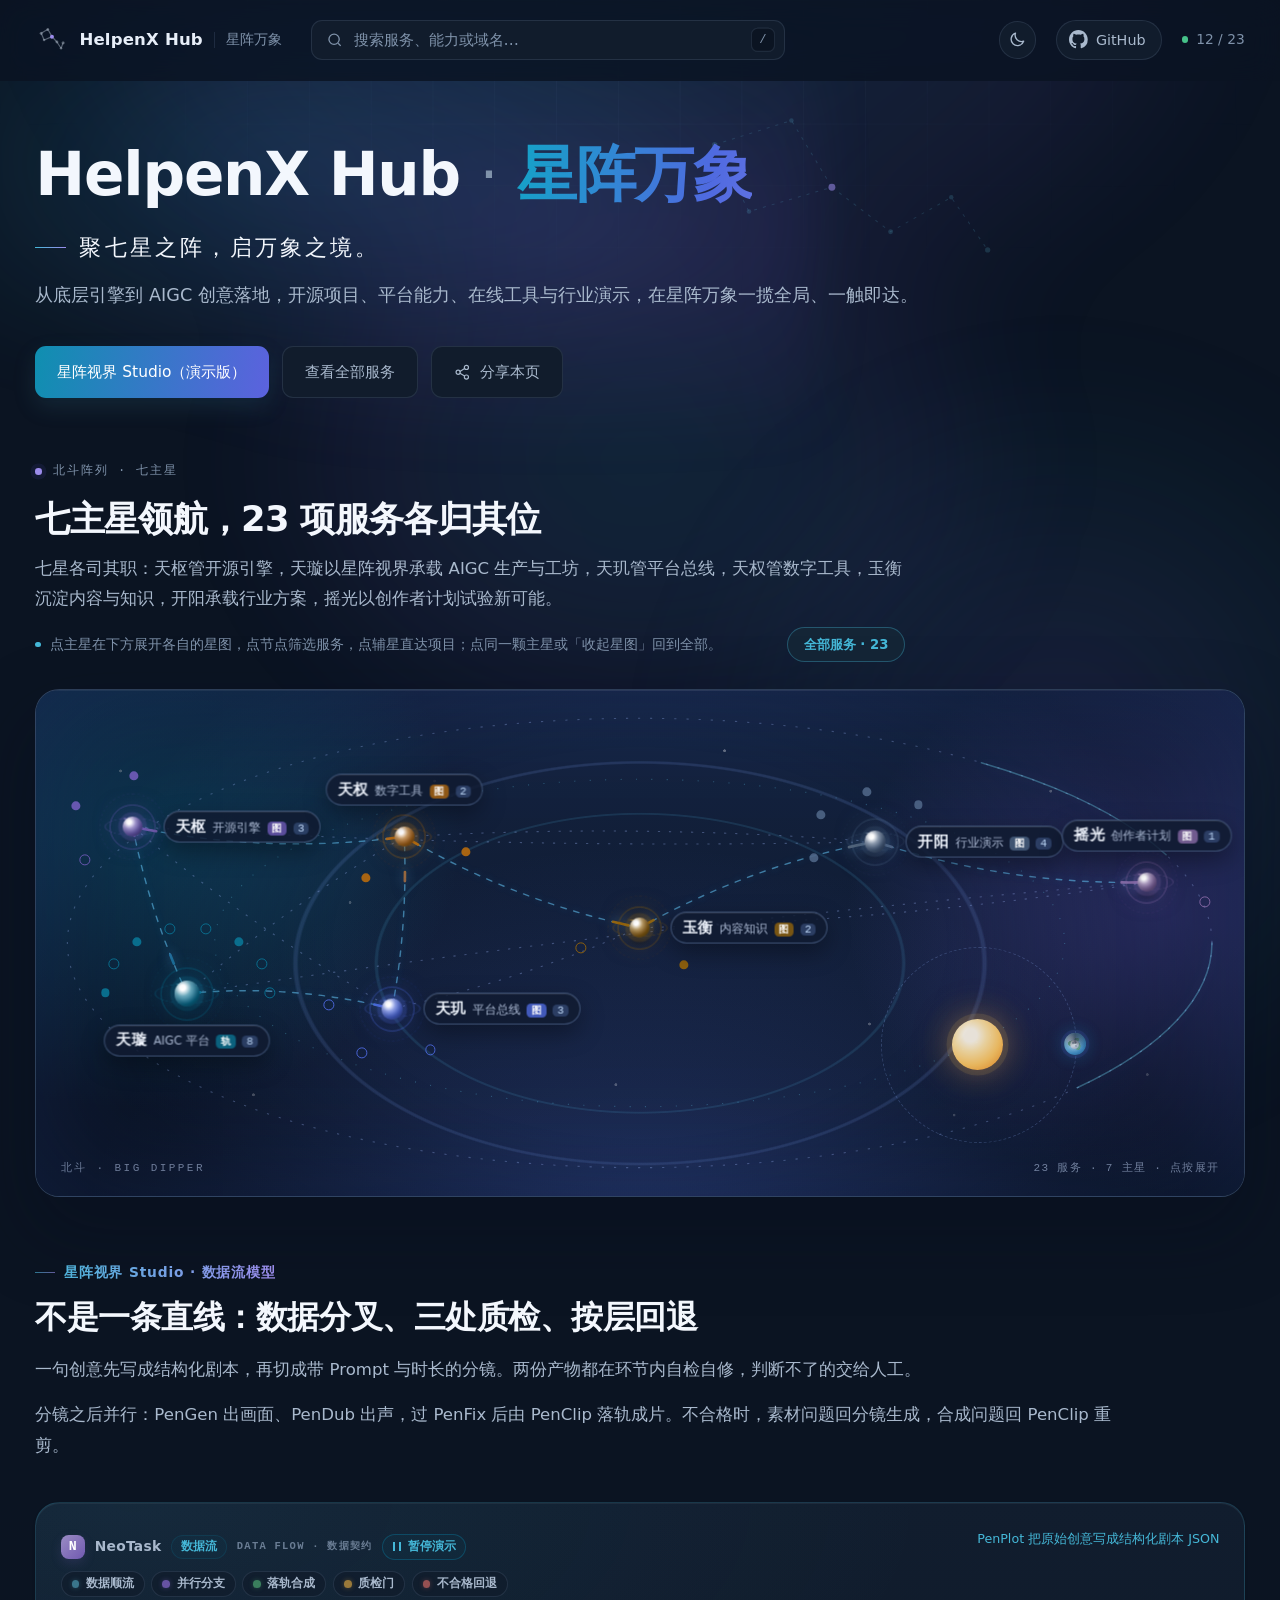
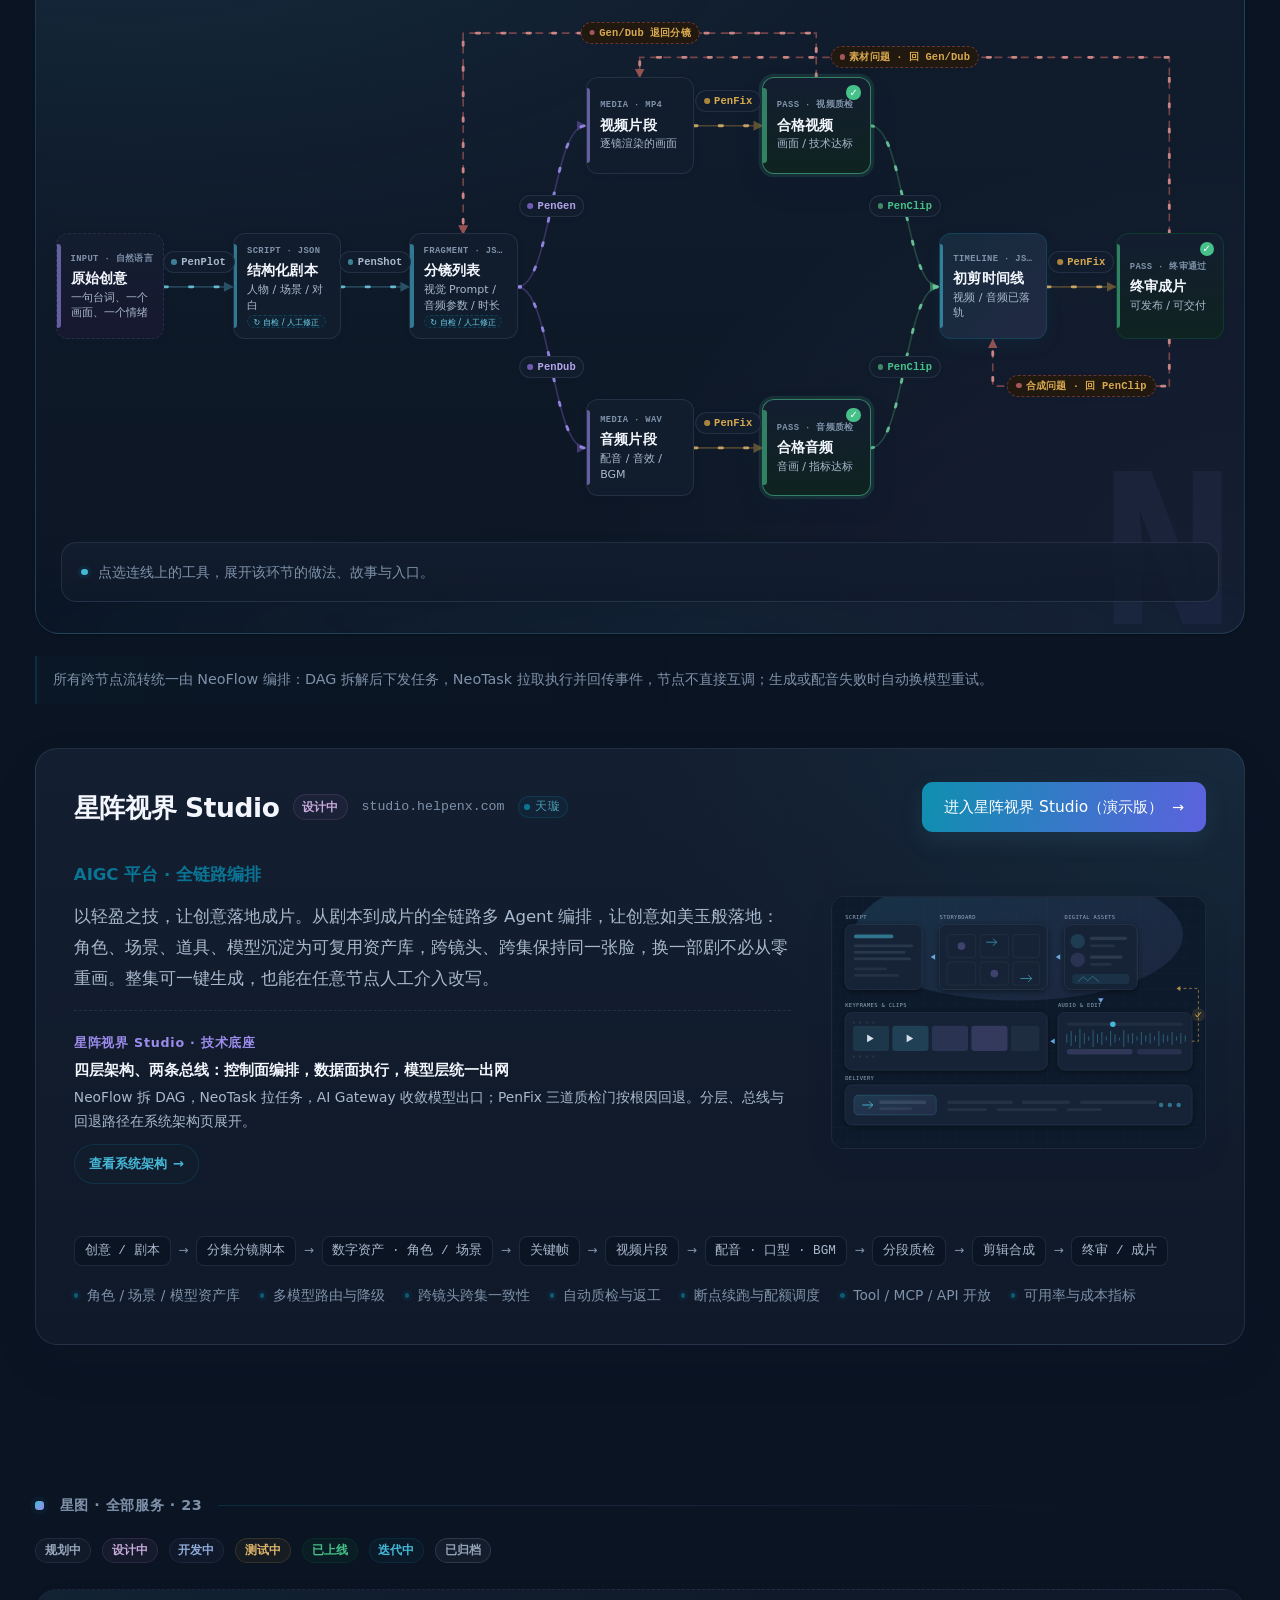
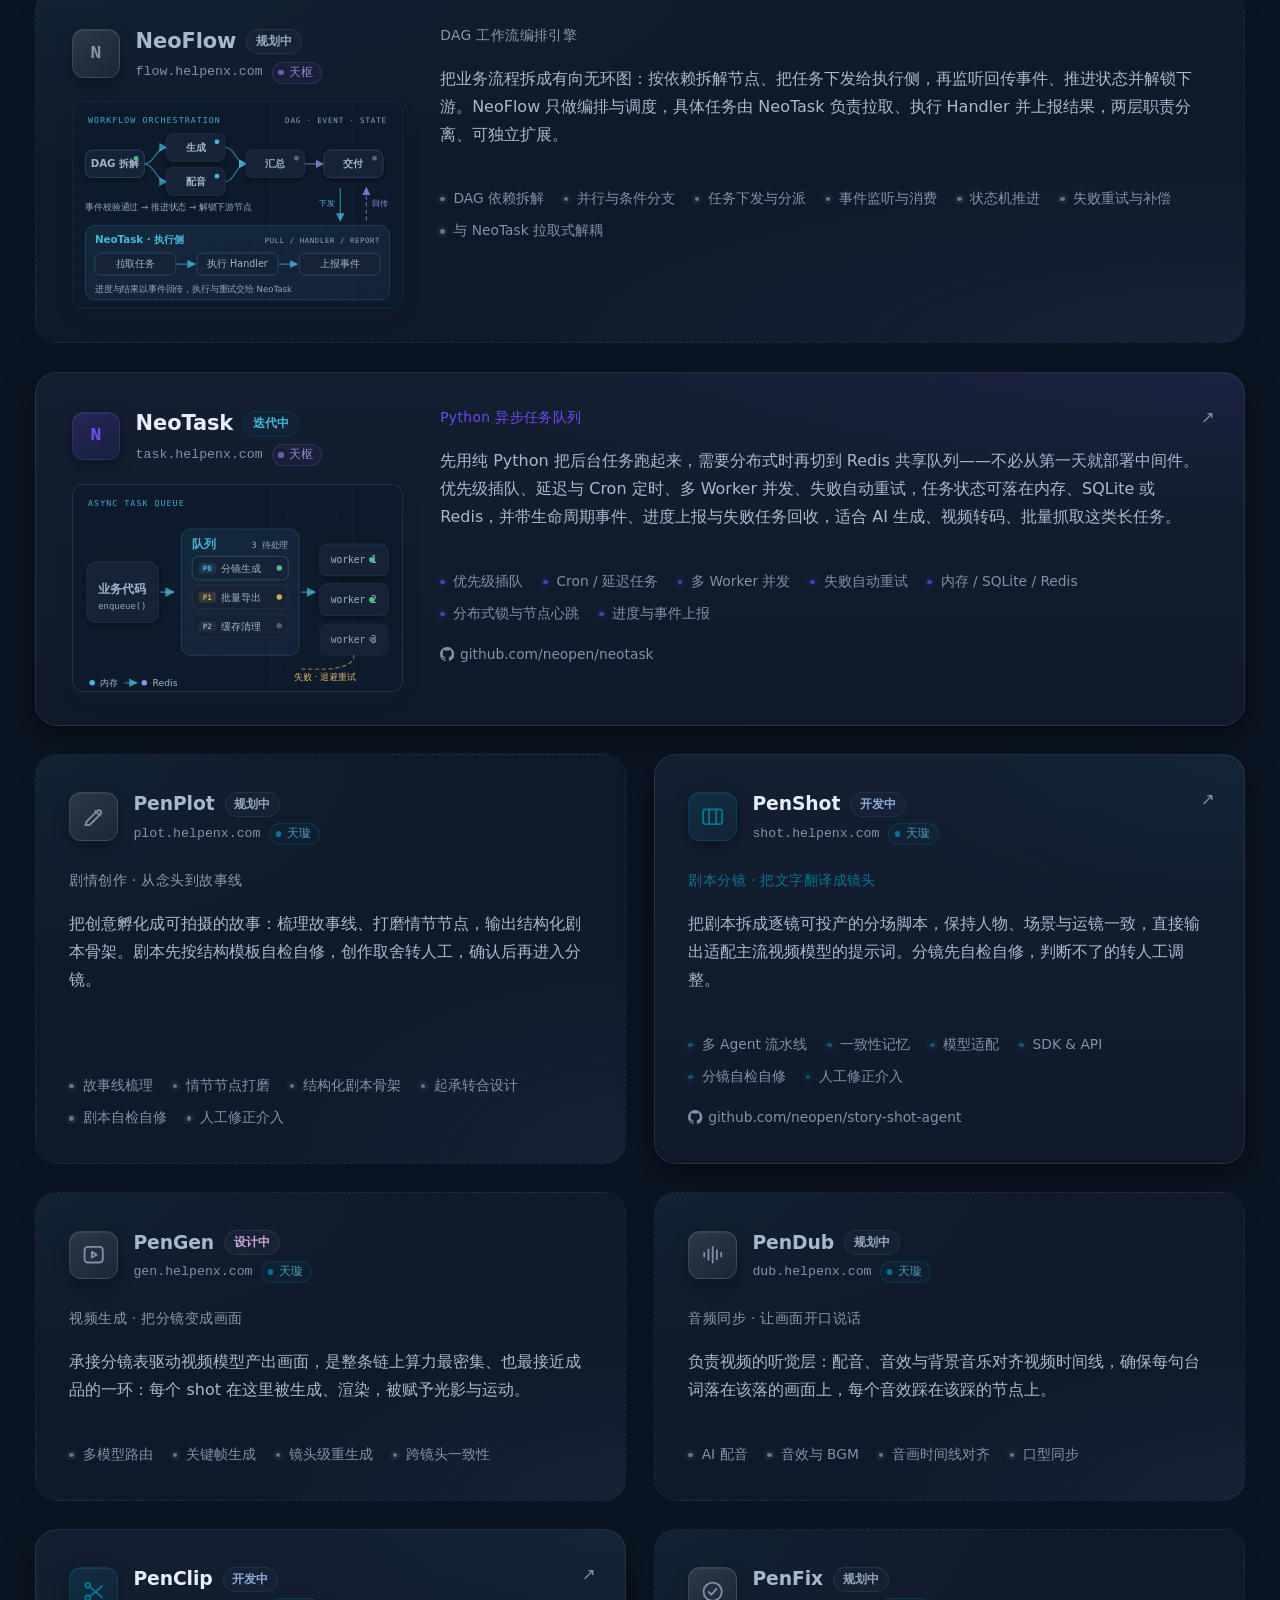
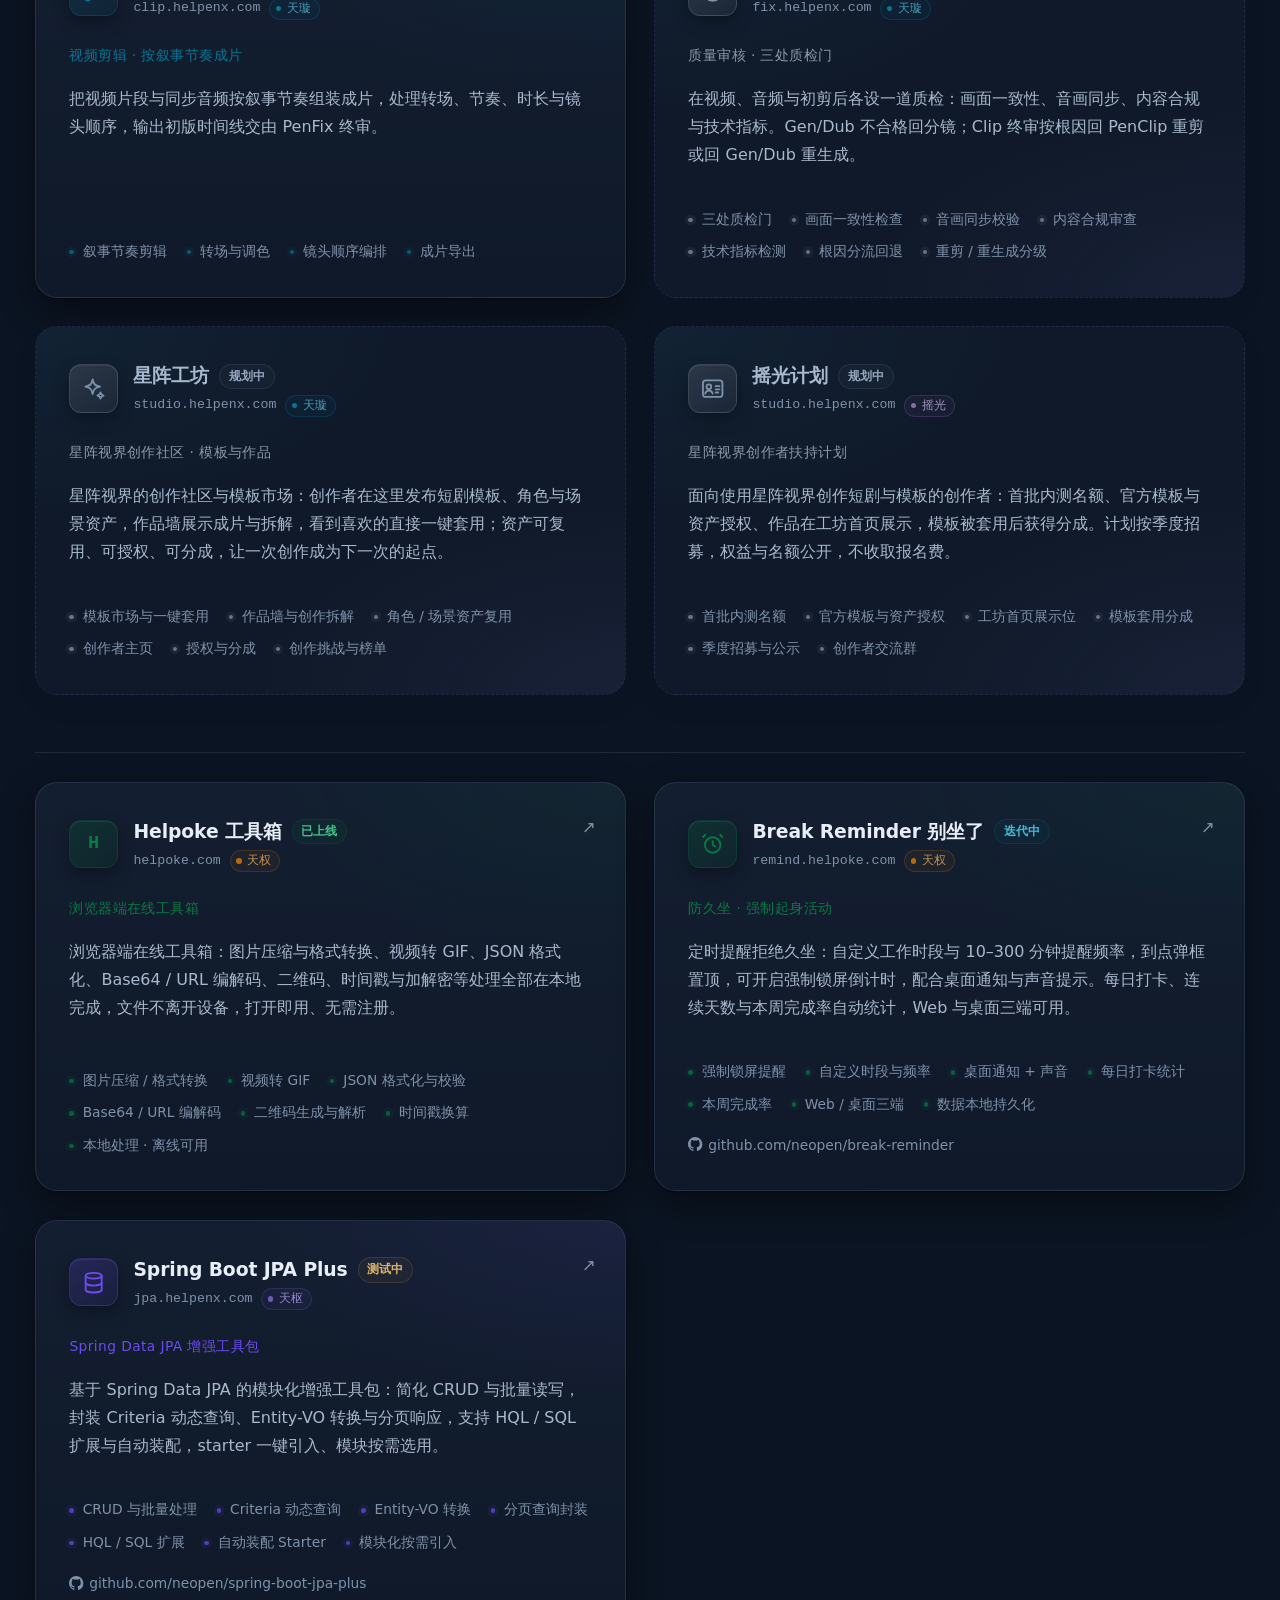
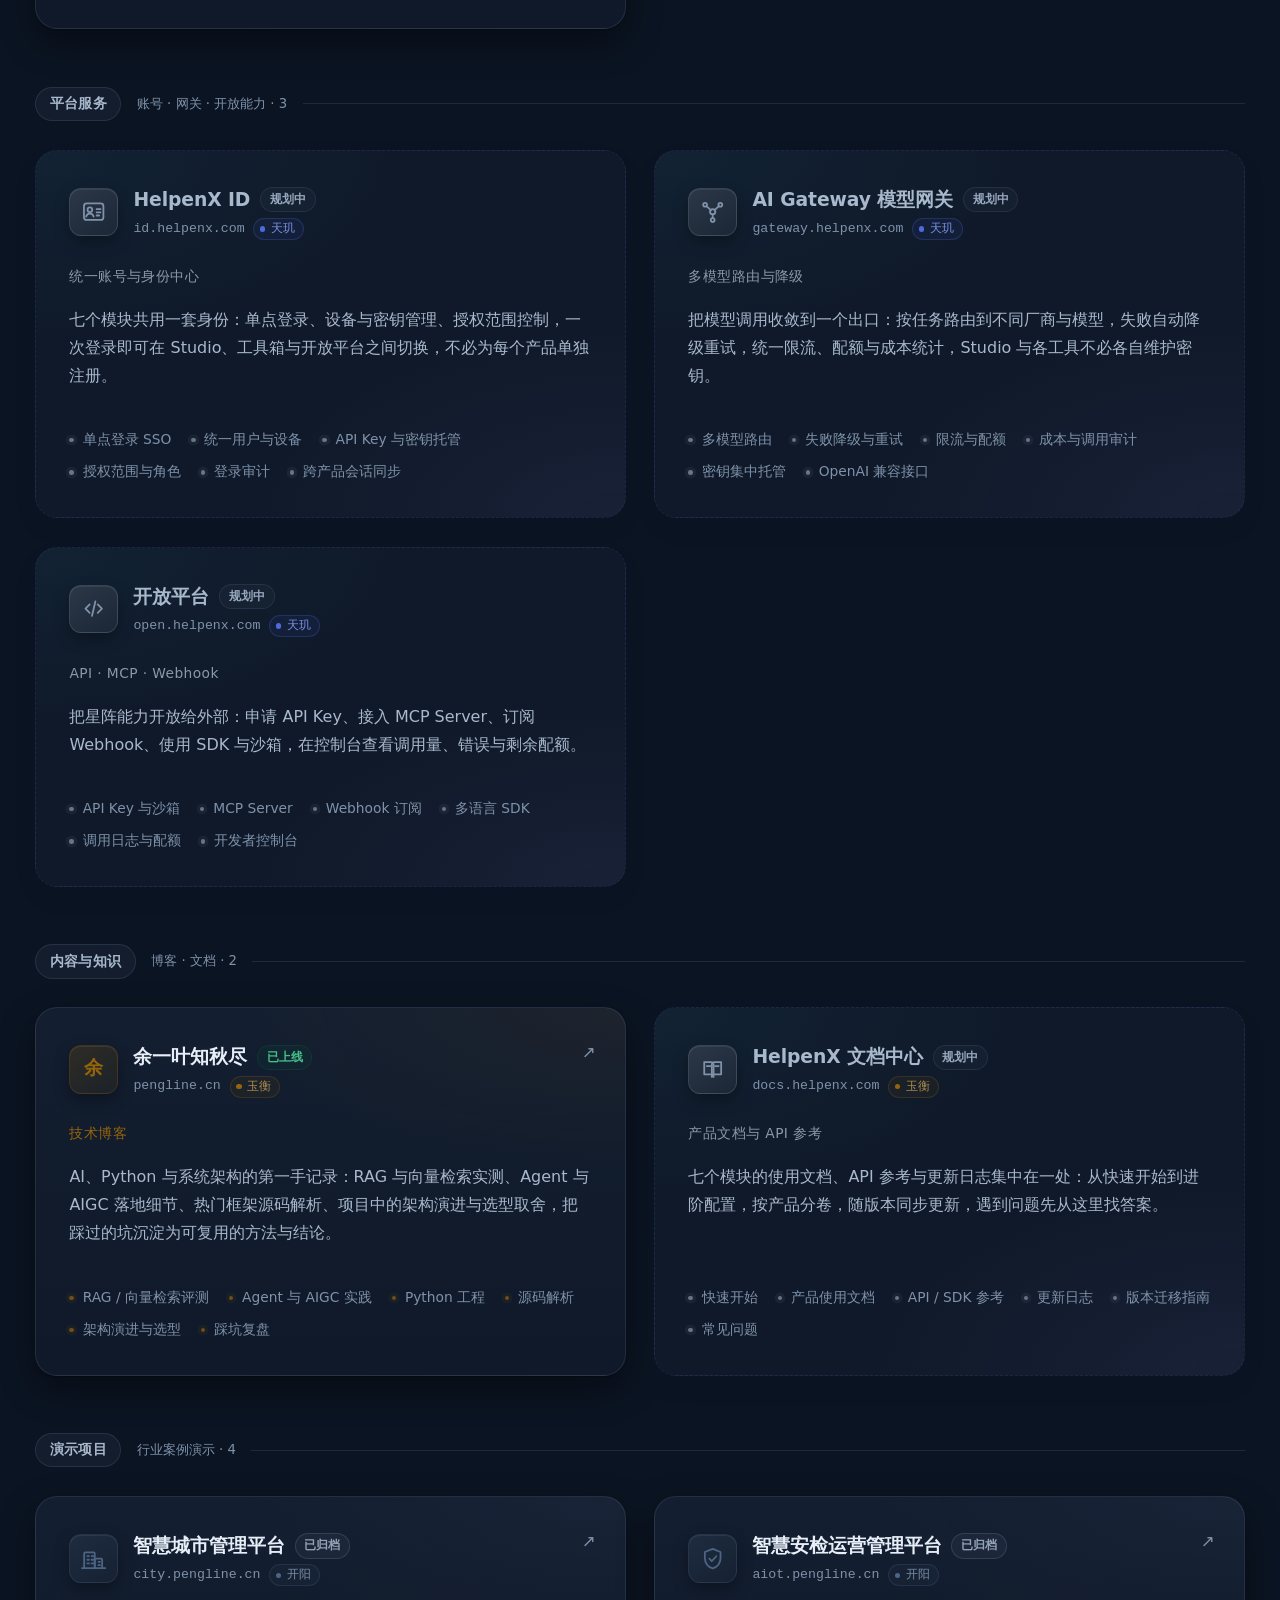
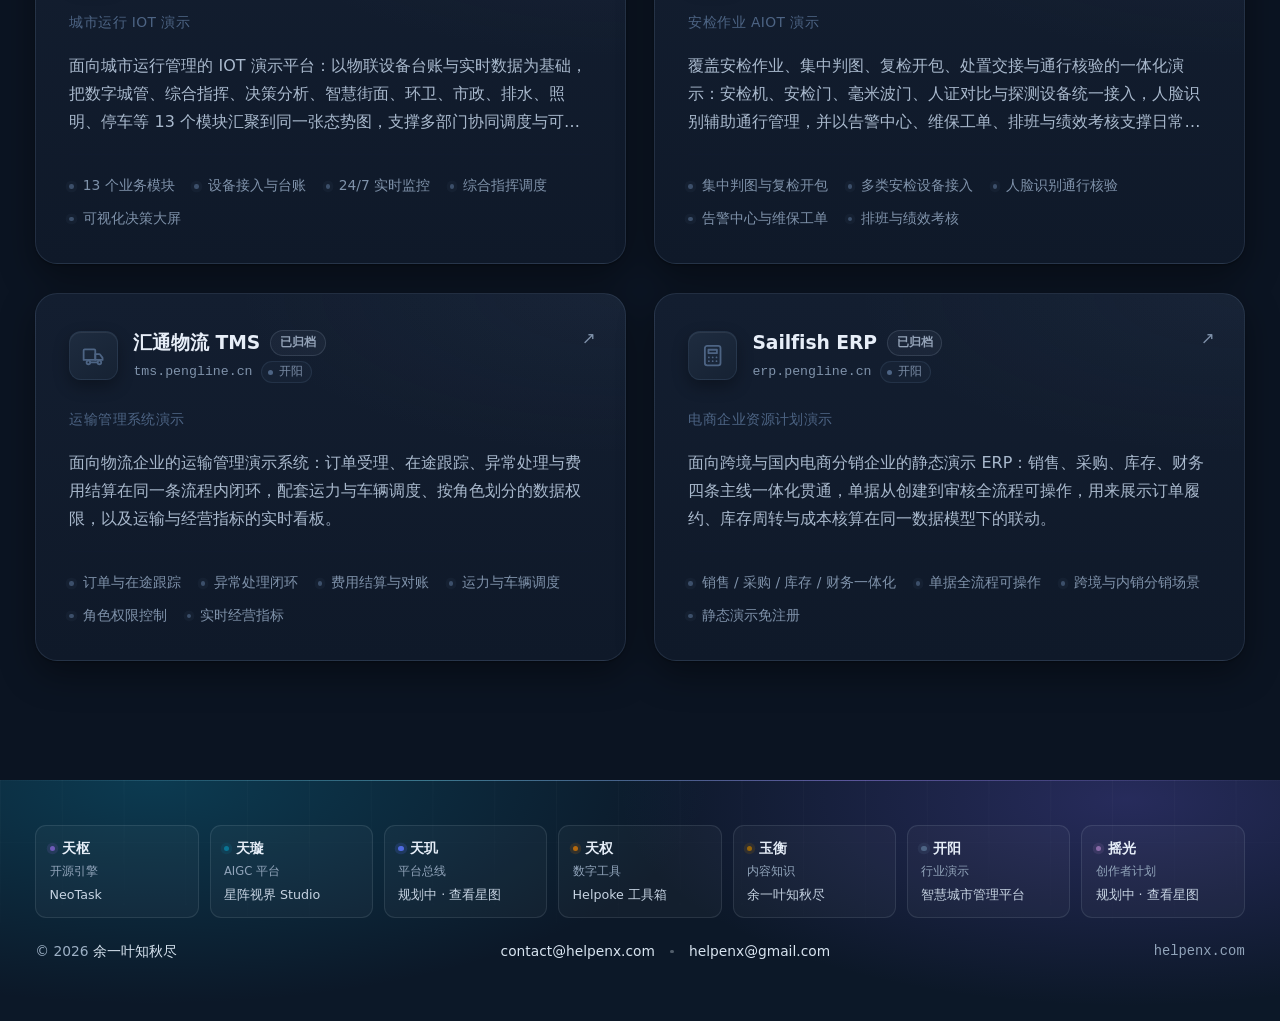
==== commit e7c961b3: "自动背景改为 08–20 正常、20–08 深色，同步菜单文案与样式注释" ====
--- a/index.html
+++ b/index.html
@@ -348,7 +348,7 @@
 }</script>
 <!-- SEO:END -->
 <script>
-/* 背景模式：默认自动（08:00–20:00 护眼，20:00–08:00 深色），手动选正常 / 护眼 / 深色会覆盖自动并记住；
+/* 背景模式：默认自动（08:00–20:00 正常，20:00–08:00 深色），手动选正常 / 护眼 / 深色会覆盖自动并记住；
    到 8 点、20 点边界只重算一次，不做轮询 */
 (function () {
   var root = document.documentElement;
@@ -364,7 +364,7 @@
   }
   function autoMode() {
     var hour = new Date().getHours();
-    return hour >= 8 && hour < 20 ? "eye" : "dark";
+    return hour >= 8 && hour < 20 ? "normal" : "dark";
   }
   /* 链路示意图备有正常 / 护眼 / 深色三套配色，切背景时同步换源；data-img-base 记浅色原图 */
   function imgVariant(src, mode) {
@@ -634,7 +634,7 @@
       <div class="theme__menu" id="theme-menu" data-theme-menu role="menu" aria-label="背景模式" hidden>
         <button class="theme__opt" type="button" role="menuitemradio" aria-checked="true" data-theme-choice="auto">
           <svg class="theme__opt-icon" viewBox="0 0 24 24" aria-hidden="true"><circle cx="12" cy="12" r="8.5" fill="none" stroke="currentColor" stroke-width="1.7"/><path d="M12 3.5a8.5 8.5 0 0 1 0 17Z" fill="currentColor"/></svg>
-          <span class="theme__label">自动<span class="theme__sub">20-08 深色</span></span>
+          <span class="theme__label">自动<span class="theme__sub">08–20 正常 · 夜间深色</span></span>
           <svg class="theme__check" viewBox="0 0 24 24" fill="none" stroke="currentColor" stroke-width="2.2" stroke-linecap="round" stroke-linejoin="round" aria-hidden="true"><path d="m5 12.6 4.4 4.4L19 7.4"/></svg>
         </button>
         <button class="theme__opt" type="button" role="menuitemradio" aria-checked="false" data-theme-choice="normal">
--- a/assets/css/styles.css
+++ b/assets/css/styles.css
@@ -3014,7 +3014,7 @@
 }
 html[data-eyecare="on"] .flow__hintdot { box-shadow: 0 0 0 3px rgba(10, 114, 128, 0.15); }
 
-/* ---------- 深色模式：手动切换；与护眼模式互斥，自动模式只在 08–20 点用护眼 ---------- */
+/* ---------- 深色模式：手动切换；与护眼模式互斥，自动模式只在 20–08 点用深色 ---------- */
 html[data-theme="dark"] {
   --bg: #0b1422;
   --surface: #111c2c;
--- a/assets/css/styles.css
+++ b/assets/css/styles.css
@@ -3014,7 +3014,7 @@
 }
 html[data-eyecare="on"] .flow__hintdot { box-shadow: 0 0 0 3px rgba(10, 114, 128, 0.15); }
 
-/* ---------- 深色模式：手动切换；与护眼模式互斥，自动模式只在 08–20 点用护眼 ---------- */
+/* ---------- 深色模式：手动切换；与护眼模式互斥，自动模式只在 20–08 点用深色 ---------- */
 html[data-theme="dark"] {
   --bg: #0b1422;
   --surface: #111c2c;
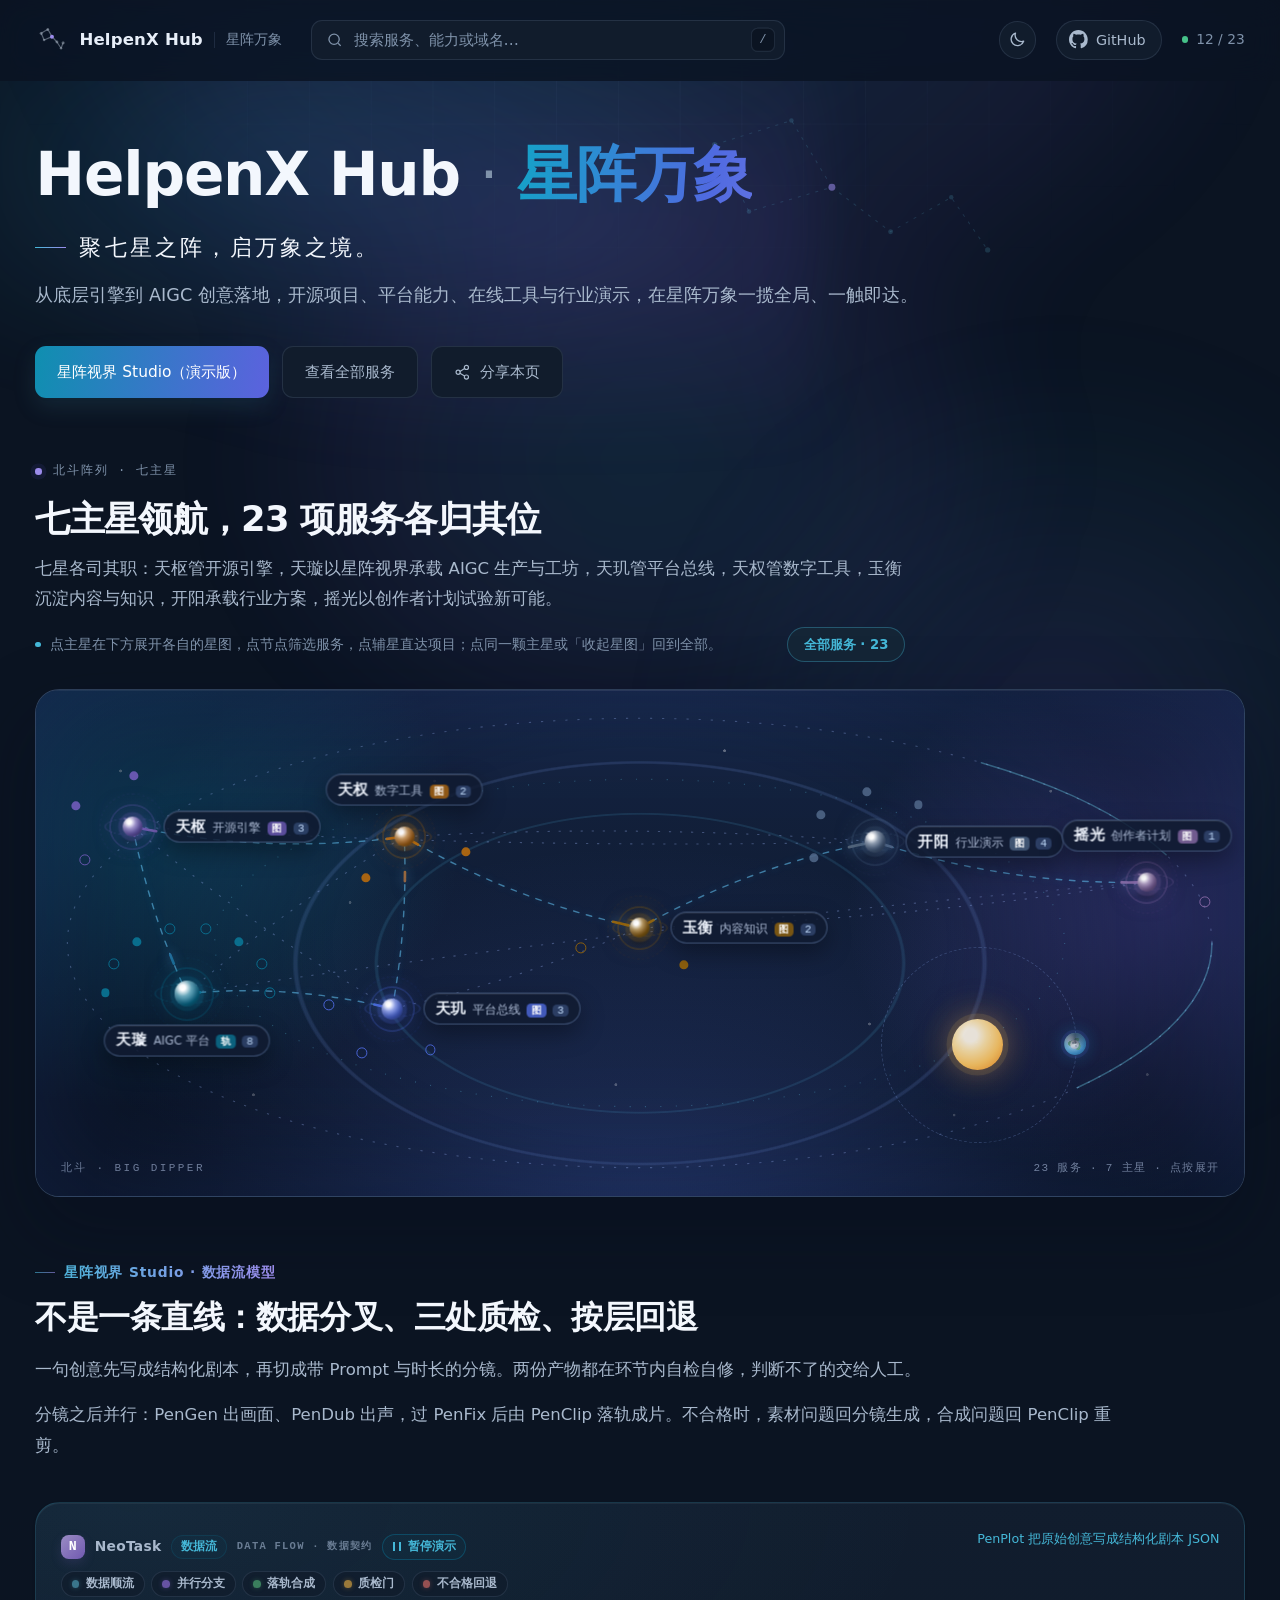
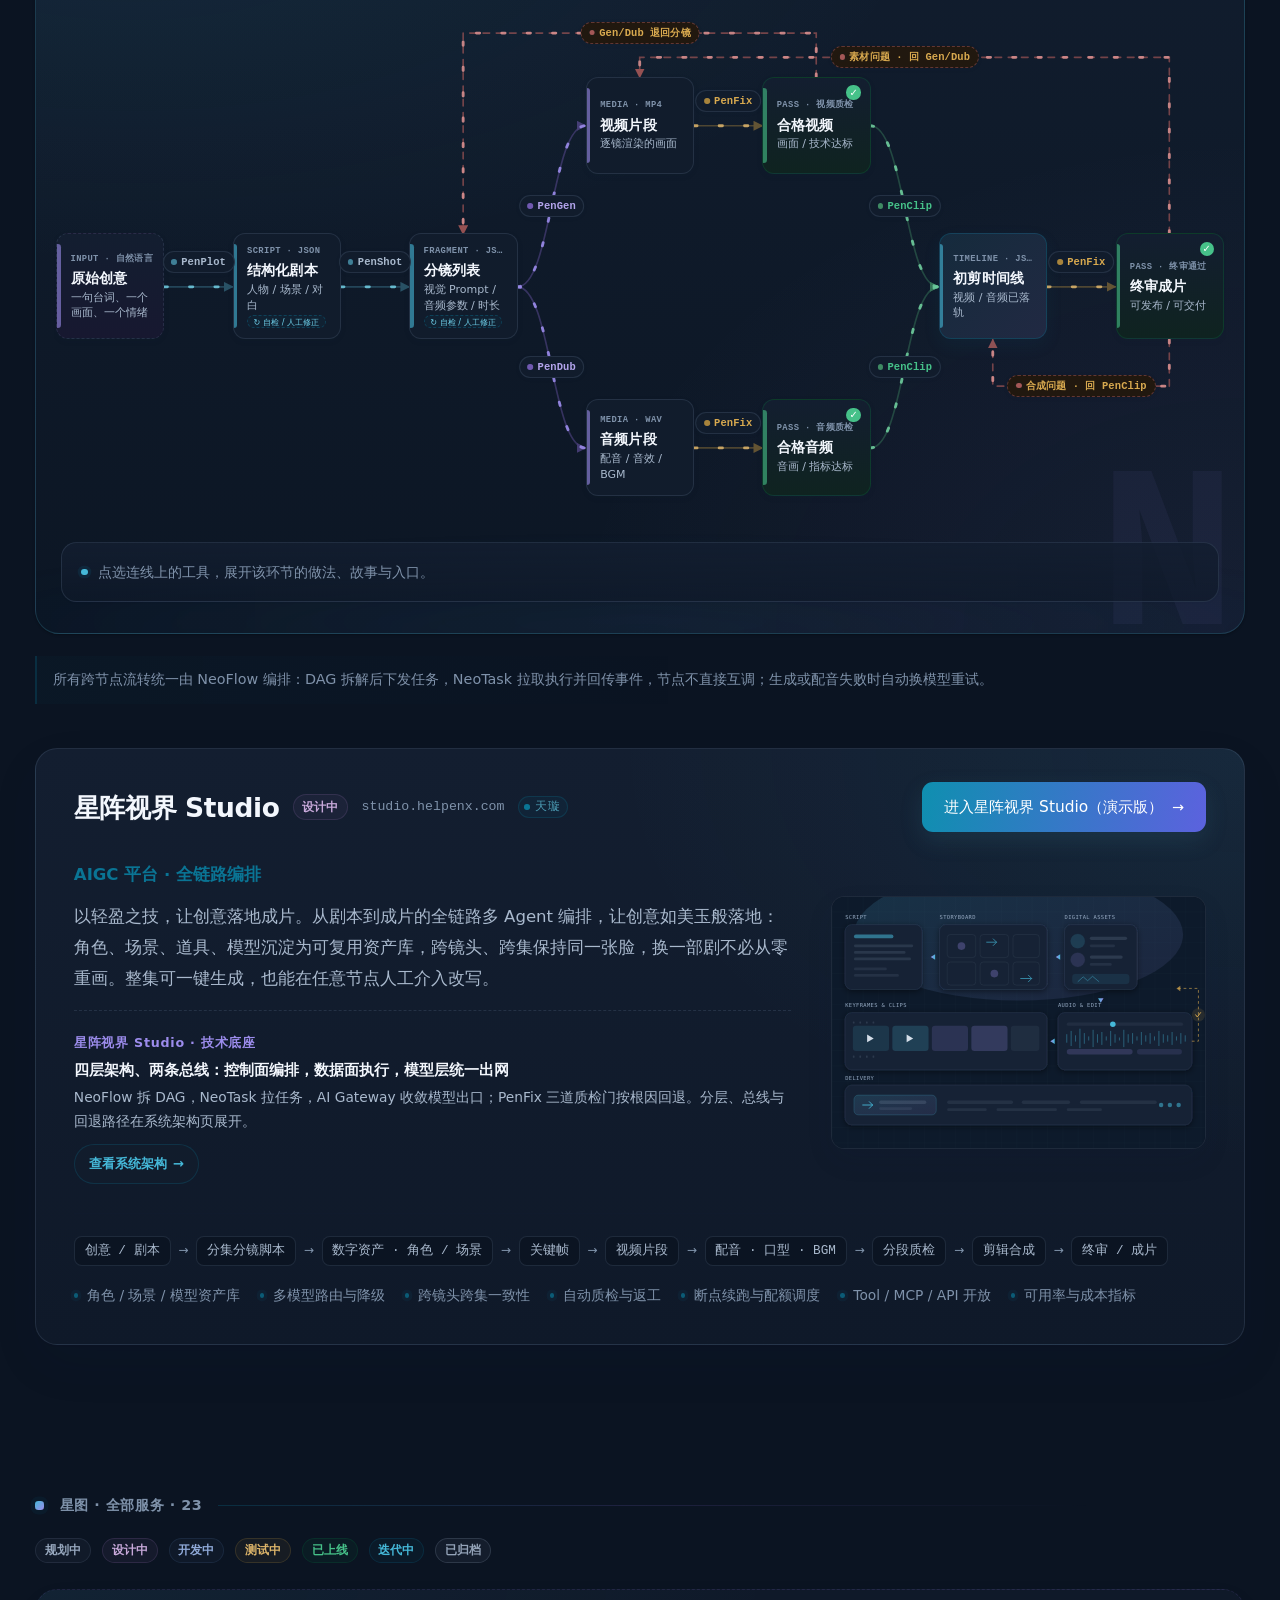
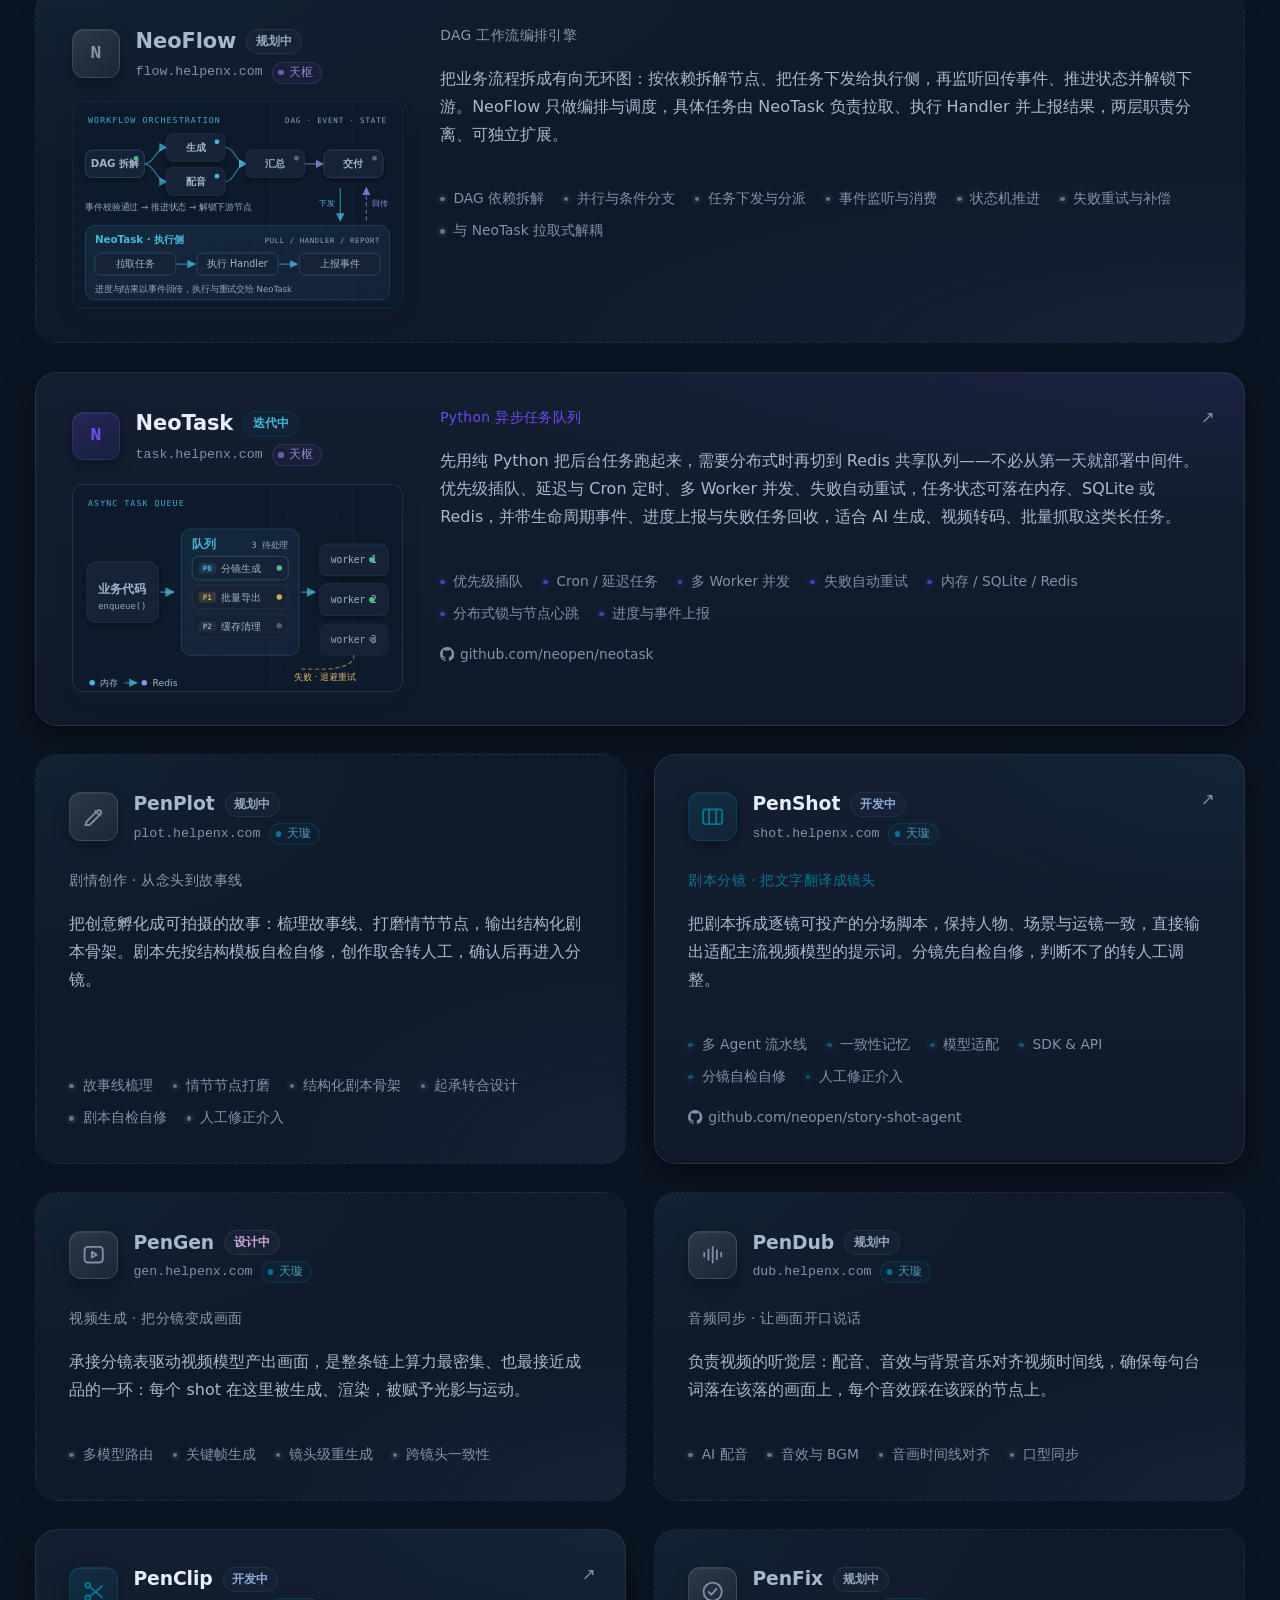
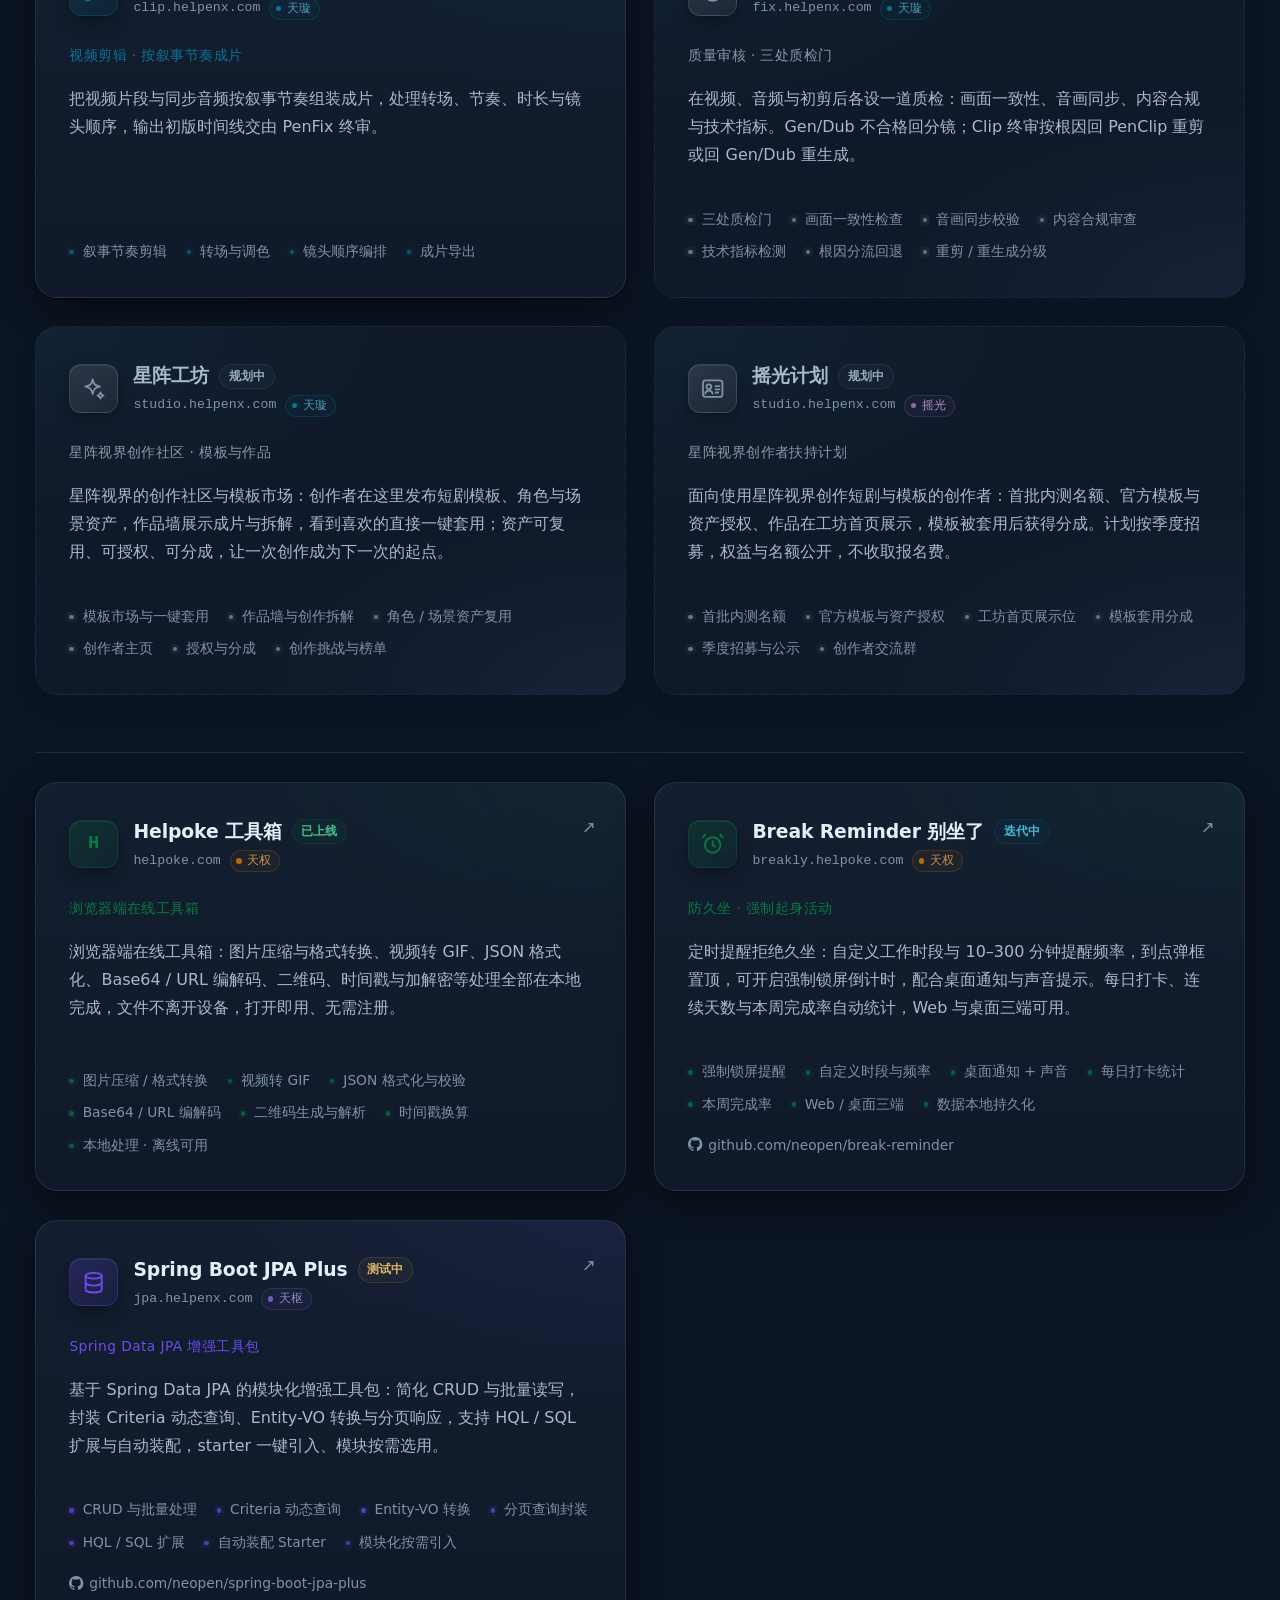
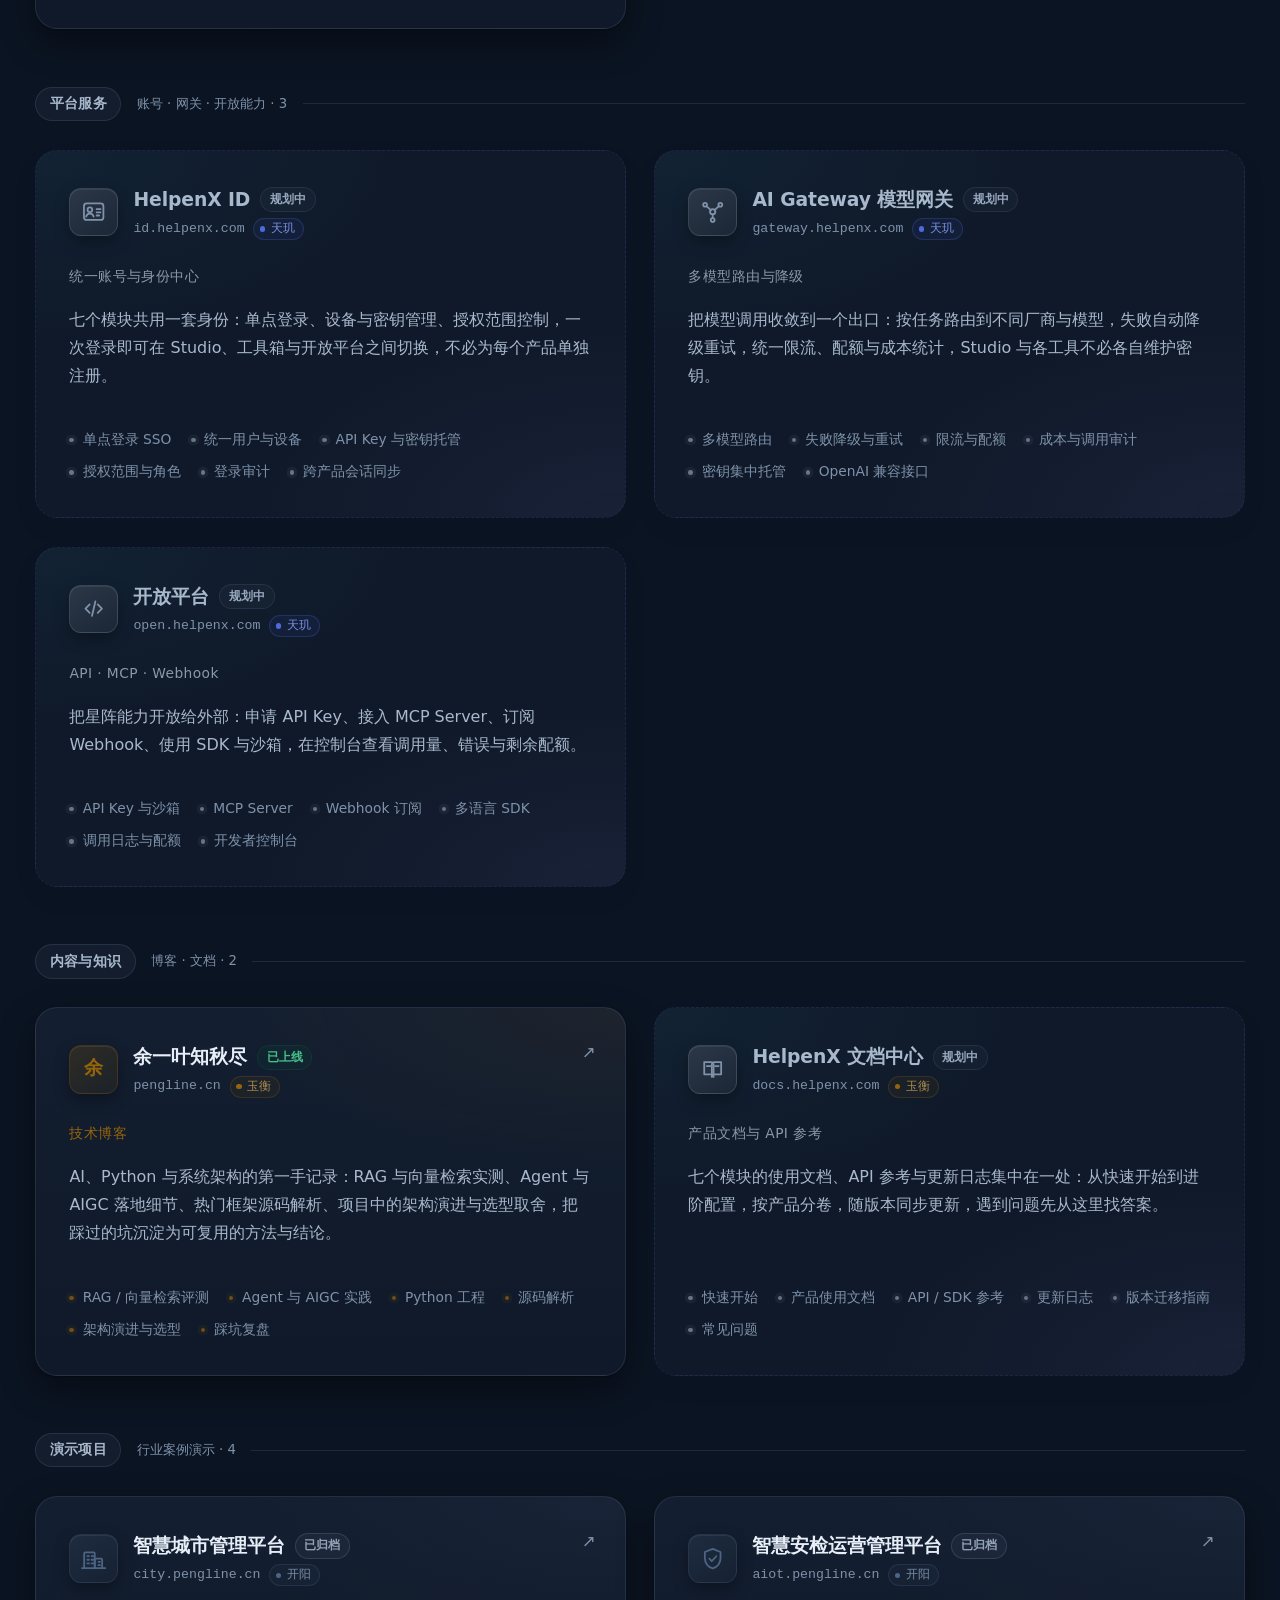
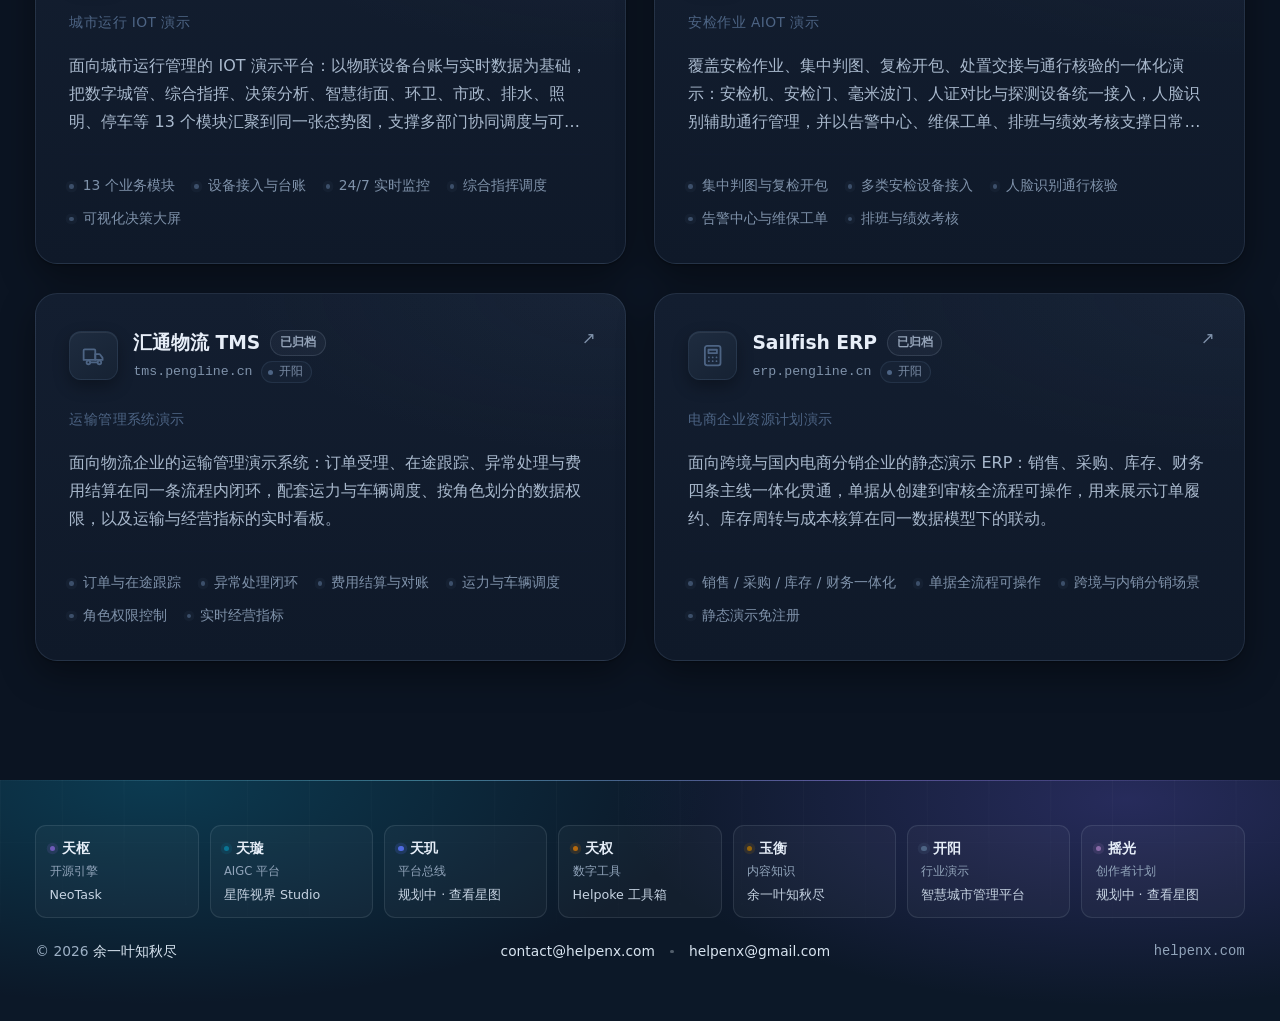
==== commit 6067e44b: "修复" ====
--- a/index.html
+++ b/index.html
@@ -196,7 +196,7 @@
           "item": {
             "@type": "WebApplication",
             "name": "Break Reminder 别坐了",
-            "url": "https://remind.helpoke.com",
+            "url": "https://breakly.helpoke.com",
             "description": "定时提醒拒绝久坐：自定义工作时段与 10–300 分钟提醒频率，到点弹框置顶，可开启强制锁屏倒计时，配合桌面通知与声音提示。每日打卡、连续天数与本周完成率自动统计，Web 与桌面三端可用。",
             "keywords": "防久坐, 久坐提醒, 定时提醒, 强制休息, 锁屏提醒, 健康打卡, 休息提醒, 桌面应用, break reminder, 效率工具",
             "headline": "防久坐 · 强制起身活动",
@@ -634,7 +634,7 @@
       <div class="theme__menu" id="theme-menu" data-theme-menu role="menu" aria-label="背景模式" hidden>
         <button class="theme__opt" type="button" role="menuitemradio" aria-checked="true" data-theme-choice="auto">
           <svg class="theme__opt-icon" viewBox="0 0 24 24" aria-hidden="true"><circle cx="12" cy="12" r="8.5" fill="none" stroke="currentColor" stroke-width="1.7"/><path d="M12 3.5a8.5 8.5 0 0 1 0 17Z" fill="currentColor"/></svg>
-          <span class="theme__label">自动<span class="theme__sub">08–20 正常 · 夜间深色</span></span>
+          <span class="theme__label">自动<span class="theme__sub">20-08 · 深色</span></span>
           <svg class="theme__check" viewBox="0 0 24 24" fill="none" stroke="currentColor" stroke-width="2.2" stroke-linecap="round" stroke-linejoin="round" aria-hidden="true"><path d="m5 12.6 4.4 4.4L19 7.4"/></svg>
         </button>
         <button class="theme__opt" type="button" role="menuitemradio" aria-checked="false" data-theme-choice="normal">
@@ -1085,7 +1085,7 @@
       <div class="card card--planned" style="--accent:#8b98a9"><div class="card__id"><span class="card__icon" aria-hidden="true"><svg class="card__glyph" viewBox="0 0 24 24" aria-hidden="true"><use href="#hx-i-id"></use></svg></span><span class="card__idtext"><span class="card__titlerow"><span class="card__name">摇光计划</span><span class="status-tag status-tag--planned">规划中</span></span><span class="card__meta"><span class="card__domain">studio.helpenx.com</span><span class="card__star" style="--star:#8a6ba8" title="摇光 · 创作者计划"><span class="card__star-dot" aria-hidden="true"></span>摇光</span></span></span></div><div class="card__main"><span class="card__tagline">星阵视界创作者扶持计划</span><p class="card__desc">面向使用星阵视界创作短剧与模板的创作者：首批内测名额、官方模板与资产授权、作品在工坊首页展示，模板被套用后获得分成。计划按季度招募，权益与名额公开，不收取报名费。</p><ul class="card__features"><li>首批内测名额</li><li>官方模板与资产授权</li><li>工坊首页展示位</li><li>模板套用分成</li><li>季度招募与公示</li><li>创作者交流群</li></ul></div></div>
       <div class="grid__divider" role="separator"><span class="grid__divider-rule" aria-hidden="true"></span></div>
       <a class="card" href="https://helpoke.com" target="_blank" rel="noopener" style="--accent:#087a43"><div class="card__id"><span class="card__icon" aria-hidden="true">H</span><span class="card__idtext"><span class="card__titlerow"><span class="card__name">Helpoke 工具箱</span><span class="status-tag status-tag--live">已上线</span></span><span class="card__meta"><span class="card__domain">helpoke.com</span><span class="card__star" style="--star:#b4690e" title="天权 · 数字工具箱"><span class="card__star-dot" aria-hidden="true"></span>天权</span></span></span></div><div class="card__main"><span class="card__tagline">浏览器端在线工具箱</span><p class="card__desc">浏览器端在线工具箱：图片压缩与格式转换、视频转 GIF、JSON 格式化、Base64 / URL 编解码、二维码、时间戳与加解密等处理全部在本地完成，文件不离开设备，打开即用、无需注册。</p><ul class="card__features"><li>图片压缩 / 格式转换</li><li>视频转 GIF</li><li>JSON 格式化与校验</li><li>Base64 / URL 编解码</li><li>二维码生成与解析</li><li>时间戳换算</li><li>本地处理 · 离线可用</li></ul></div><span class="card__arrow" aria-hidden="true">↗</span></a>
-      <a class="card" href="https://remind.helpoke.com" target="_blank" rel="noopener" style="--accent:#087a43"><div class="card__id"><span class="card__icon" aria-hidden="true"><svg class="card__glyph" viewBox="0 0 24 24" aria-hidden="true"><use href="#hx-i-bell"></use></svg></span><span class="card__idtext"><span class="card__titlerow"><span class="card__name">Break Reminder 别坐了</span><span class="status-tag status-tag--iterating">迭代中</span></span><span class="card__meta"><span class="card__domain">remind.helpoke.com</span><span class="card__star" style="--star:#b4690e" title="天权 · 数字工具箱"><span class="card__star-dot" aria-hidden="true"></span>天权</span></span></span></div><div class="card__main"><span class="card__tagline">防久坐 · 强制起身活动</span><p class="card__desc">定时提醒拒绝久坐：自定义工作时段与 10–300 分钟提醒频率，到点弹框置顶，可开启强制锁屏倒计时，配合桌面通知与声音提示。每日打卡、连续天数与本周完成率自动统计，Web 与桌面三端可用。</p><ul class="card__features"><li>强制锁屏提醒</li><li>自定义时段与频率</li><li>桌面通知 + 声音</li><li>每日打卡统计</li><li>本周完成率</li><li>Web / 桌面三端</li><li>数据本地持久化</li></ul><span class="card__repo" title="源码仓库：https://github.com/neopen/break-reminder"><svg width="13" height="13" viewBox="0 0 16 16" fill="currentColor" aria-hidden="true"><path d="M8 0C3.58 0 0 3.58 0 8c0 3.54 2.29 6.53 5.47 7.59.4.07.55-.17.55-.38 0-.19-.01-.82-.01-1.49-2.01.37-2.53-.49-2.69-.94-.09-.23-.48-.94-.82-1.13-.28-.15-.68-.52-.01-.53.63-.01 1.08.58 1.23.82.72 1.21 1.87.87 2.33.66.07-.52.28-.87.51-1.07-1.78-.2-3.64-.89-3.64-3.95 0-.87.31-1.59.82-2.15-.08-.2-.36-1.02.08-2.12 0 0 .67-.21 2.2.82.64-.18 1.32-.27 2-.27s1.36.09 2 .27c1.53-1.04 2.2-.82 2.2-.82.44 1.1.16 1.92.08 2.12.51.56.82 1.27.82 2.15 0 3.07-1.87 3.75-3.65 3.95.29.25.54.73.54 1.48 0 1.07-.01 1.93-.01 2.2 0 .21.15.46.55.38A8.01 8.01 0 0 0 16 8c0-4.42-3.58-8-8-8Z"/></svg>github.com/neopen/break-reminder</span></div><span class="card__arrow" aria-hidden="true">↗</span></a>
+      <a class="card" href="https://breakly.helpoke.com" target="_blank" rel="noopener" style="--accent:#087a43"><div class="card__id"><span class="card__icon" aria-hidden="true"><svg class="card__glyph" viewBox="0 0 24 24" aria-hidden="true"><use href="#hx-i-bell"></use></svg></span><span class="card__idtext"><span class="card__titlerow"><span class="card__name">Break Reminder 别坐了</span><span class="status-tag status-tag--iterating">迭代中</span></span><span class="card__meta"><span class="card__domain">breakly.helpoke.com</span><span class="card__star" style="--star:#b4690e" title="天权 · 数字工具箱"><span class="card__star-dot" aria-hidden="true"></span>天权</span></span></span></div><div class="card__main"><span class="card__tagline">防久坐 · 强制起身活动</span><p class="card__desc">定时提醒拒绝久坐：自定义工作时段与 10–300 分钟提醒频率，到点弹框置顶，可开启强制锁屏倒计时，配合桌面通知与声音提示。每日打卡、连续天数与本周完成率自动统计，Web 与桌面三端可用。</p><ul class="card__features"><li>强制锁屏提醒</li><li>自定义时段与频率</li><li>桌面通知 + 声音</li><li>每日打卡统计</li><li>本周完成率</li><li>Web / 桌面三端</li><li>数据本地持久化</li></ul><span class="card__repo" title="源码仓库：https://github.com/neopen/break-reminder"><svg width="13" height="13" viewBox="0 0 16 16" fill="currentColor" aria-hidden="true"><path d="M8 0C3.58 0 0 3.58 0 8c0 3.54 2.29 6.53 5.47 7.59.4.07.55-.17.55-.38 0-.19-.01-.82-.01-1.49-2.01.37-2.53-.49-2.69-.94-.09-.23-.48-.94-.82-1.13-.28-.15-.68-.52-.01-.53.63-.01 1.08.58 1.23.82.72 1.21 1.87.87 2.33.66.07-.52.28-.87.51-1.07-1.78-.2-3.64-.89-3.64-3.95 0-.87.31-1.59.82-2.15-.08-.2-.36-1.02.08-2.12 0 0 .67-.21 2.2.82.64-.18 1.32-.27 2-.27s1.36.09 2 .27c1.53-1.04 2.2-.82 2.2-.82.44 1.1.16 1.92.08 2.12.51.56.82 1.27.82 2.15 0 3.07-1.87 3.75-3.65 3.95.29.25.54.73.54 1.48 0 1.07-.01 1.93-.01 2.2 0 .21.15.46.55.38A8.01 8.01 0 0 0 16 8c0-4.42-3.58-8-8-8Z"/></svg>github.com/neopen/break-reminder</span></div><span class="card__arrow" aria-hidden="true">↗</span></a>
       <a class="card" href="https://jpa.helpenx.com/" target="_blank" rel="noopener" style="--accent:#6f5bb8"><div class="card__id"><span class="card__icon" aria-hidden="true"><svg class="card__glyph" viewBox="0 0 24 24" aria-hidden="true"><use href="#hx-i-db"></use></svg></span><span class="card__idtext"><span class="card__titlerow"><span class="card__name">Spring Boot JPA Plus</span><span class="status-tag status-tag--test">测试中</span></span><span class="card__meta"><span class="card__domain">jpa.helpenx.com</span><span class="card__star" style="--star:#6f5bb8" title="天枢 · 开源引擎"><span class="card__star-dot" aria-hidden="true"></span>天枢</span></span></span></div><div class="card__main"><span class="card__tagline">Spring Data JPA 增强工具包</span><p class="card__desc">基于 Spring Data JPA 的模块化增强工具包：简化 CRUD 与批量读写，封装 Criteria 动态查询、Entity-VO 转换与分页响应，支持 HQL / SQL 扩展与自动装配，starter 一键引入、模块按需选用。</p><ul class="card__features"><li>CRUD 与批量处理</li><li>Criteria 动态查询</li><li>Entity-VO 转换</li><li>分页查询封装</li><li>HQL / SQL 扩展</li><li>自动装配 Starter</li><li>模块化按需引入</li></ul><span class="card__repo" title="源码仓库：https://github.com/neopen/spring-boot-jpa-plus"><svg width="13" height="13" viewBox="0 0 16 16" fill="currentColor" aria-hidden="true"><path d="M8 0C3.58 0 0 3.58 0 8c0 3.54 2.29 6.53 5.47 7.59.4.07.55-.17.55-.38 0-.19-.01-.82-.01-1.49-2.01.37-2.53-.49-2.69-.94-.09-.23-.48-.94-.82-1.13-.28-.15-.68-.52-.01-.53.63-.01 1.08.58 1.23.82.72 1.21 1.87.87 2.33.66.07-.52.28-.87.51-1.07-1.78-.2-3.64-.89-3.64-3.95 0-.87.31-1.59.82-2.15-.08-.2-.36-1.02.08-2.12 0 0 .67-.21 2.2.82.64-.18 1.32-.27 2-.27s1.36.09 2 .27c1.53-1.04 2.2-.82 2.2-.82.44 1.1.16 1.92.08 2.12.51.56.82 1.27.82 2.15 0 3.07-1.87 3.75-3.65 3.95.29.25.54.73.54 1.48 0 1.07-.01 1.93-.01 2.2 0 .21.15.46.55.38A8.01 8.01 0 0 0 16 8c0-4.42-3.58-8-8-8Z"/></svg>github.com/neopen/spring-boot-jpa-plus</span></div><span class="card__arrow" aria-hidden="true">↗</span></a>
       <div class="grid__divider" role="separator"><span class="grid__divider-label">平台服务</span><span class="grid__divider-note">账号 · 网关 · 开放能力 · 3</span><span class="grid__divider-rule" aria-hidden="true"></span></div>
       <div class="card card--planned" style="--accent:#8b98a9"><div class="card__id"><span class="card__icon" aria-hidden="true"><svg class="card__glyph" viewBox="0 0 24 24" aria-hidden="true"><use href="#hx-i-id"></use></svg></span><span class="card__idtext"><span class="card__titlerow"><span class="card__name">HelpenX ID</span><span class="status-tag status-tag--planned">规划中</span></span><span class="card__meta"><span class="card__domain">id.helpenx.com</span><span class="card__star" style="--star:#4f6ae0" title="天玑 · 平台总线"><span class="card__star-dot" aria-hidden="true"></span>天玑</span></span></span></div><div class="card__main"><span class="card__tagline">统一账号与身份中心</span><p class="card__desc">七个模块共用一套身份：单点登录、设备与密钥管理、授权范围控制，一次登录即可在 Studio、工具箱与开放平台之间切换，不必为每个产品单独注册。</p><ul class="card__features"><li>单点登录 SSO</li><li>统一用户与设备</li><li>API Key 与密钥托管</li><li>授权范围与角色</li><li>登录审计</li><li>跨产品会话同步</li></ul></div></div>
@@ -1725,7 +1725,7 @@
     {
       "id": "break-reminder",
       "name": "Break Reminder 别坐了",
-      "url": "https://remind.helpoke.com",
+      "url": "https://breakly.helpoke.com",
       "category": "tools",
       "status": "iterating",
       "icon": "bell",
